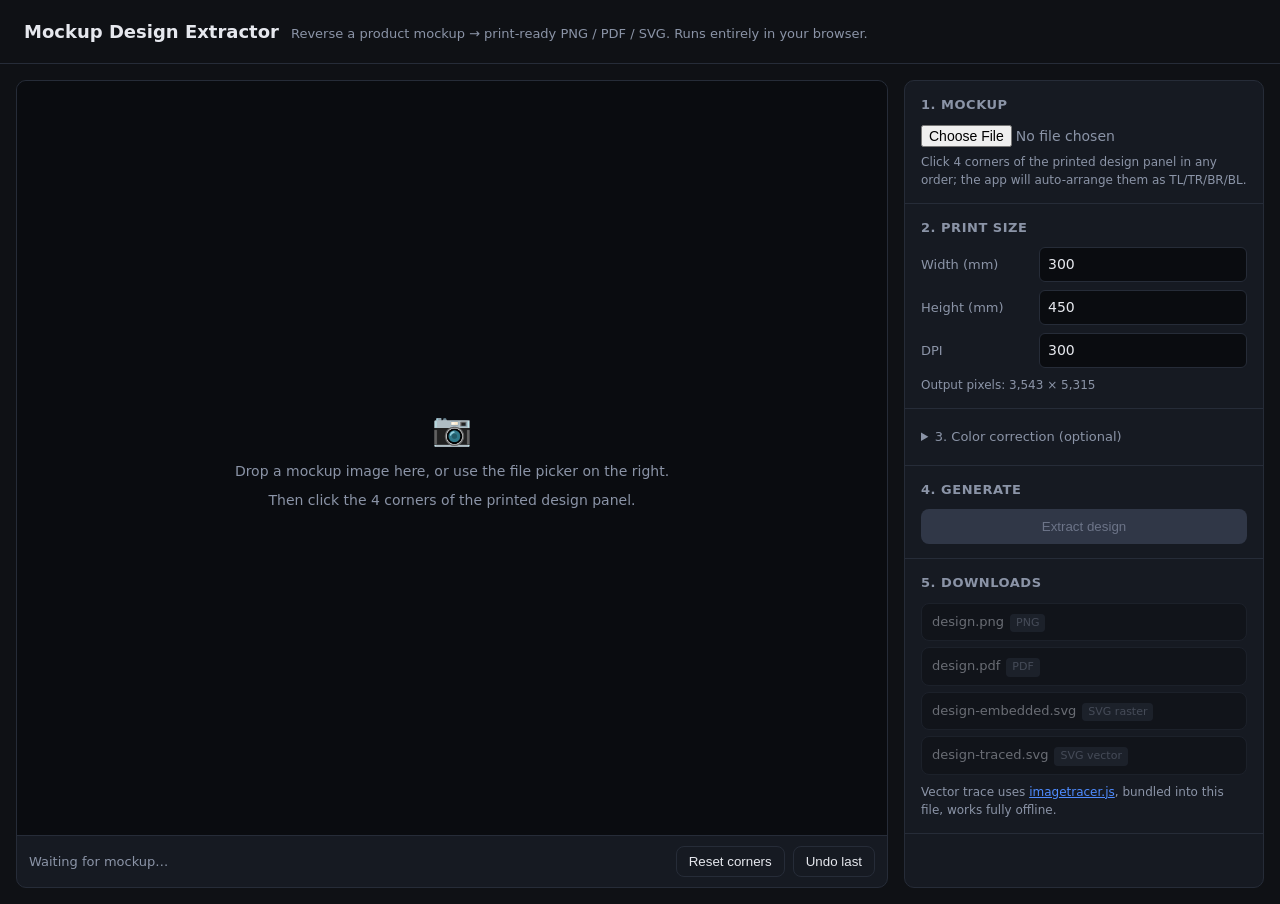
==== index.html @ 18ea2310 "Publish standalone mockup-extractor UI to GitHub Pages" ====
<!doctype html>
<html lang="en">
<head>
<meta charset="utf-8" />
<meta name="viewport" content="width=device-width,initial-scale=1" />
<title>Mockup Design Extractor</title>
<style>
  :root {
    --bg: #0f1115;
    --panel: #161a22;
    --border: #262c38;
    --text: #e6e8ee;
    --muted: #8b94a7;
    --accent: #ff3232;
    --primary: #4f8cff;
    --primary-hover: #6ba1ff;
    --ok: #4ade80;
  }
  * { box-sizing: border-box; }
  html, body { margin: 0; padding: 0; background: var(--bg); color: var(--text); font: 14px/1.5 -apple-system, BlinkMacSystemFont, "Segoe UI", system-ui, sans-serif; }
  header { padding: 18px 24px; border-bottom: 1px solid var(--border); display: flex; align-items: baseline; gap: 12px; }
  header h1 { font-size: 18px; font-weight: 600; margin: 0; }
  header .sub { color: var(--muted); font-size: 13px; }
  main { display: grid; grid-template-columns: minmax(0, 1fr) 360px; gap: 16px; padding: 16px; height: calc(100vh - 60px); }
  .canvas-pane, .side-pane { background: var(--panel); border: 1px solid var(--border); border-radius: 10px; overflow: hidden; display: flex; flex-direction: column; }
  .canvas-wrap { flex: 1; min-height: 0; position: relative; display: flex; align-items: center; justify-content: center; background: #0a0c10; }
  canvas { max-width: 100%; max-height: 100%; cursor: crosshair; display: block; }
  .empty-state { color: var(--muted); text-align: center; padding: 60px 20px; }
  .toolbar { display: flex; gap: 8px; padding: 10px 12px; border-top: 1px solid var(--border); align-items: center; flex-wrap: wrap; }
  .toolbar .status { color: var(--muted); font-size: 13px; flex: 1; min-width: 200px; }
  .side-pane { padding: 0; overflow-y: auto; }
  .side-section { padding: 14px 16px; border-bottom: 1px solid var(--border); }
  .side-section h3 { margin: 0 0 10px 0; font-size: 13px; font-weight: 600; text-transform: uppercase; letter-spacing: 0.04em; color: var(--muted); }
  .row { display: flex; gap: 8px; align-items: center; margin-bottom: 8px; }
  .row label { flex: 0 0 110px; color: var(--muted); font-size: 13px; }
  input[type="number"], input[type="text"] { background: #0a0c10; border: 1px solid var(--border); color: var(--text); padding: 6px 8px; border-radius: 6px; width: 100%; font: inherit; }
  input[type="range"] { width: 100%; }
  input[type="file"] { font: inherit; color: var(--muted); }
  button { background: var(--primary); color: white; border: 0; padding: 10px 14px; border-radius: 8px; font: 600 14px/1 inherit; cursor: pointer; }
  button:hover { background: var(--primary-hover); }
  button:disabled { background: #303747; color: #6c7488; cursor: not-allowed; }
  button.secondary { background: transparent; border: 1px solid var(--border); color: var(--text); padding: 7px 12px; }
  button.secondary:hover { background: var(--border); }
  .downloads { display: grid; gap: 6px; }
  .dl { display: flex; align-items: center; gap: 10px; padding: 8px 10px; background: #0a0c10; border: 1px solid var(--border); border-radius: 8px; text-decoration: none; color: var(--text); }
  .dl:hover { border-color: var(--primary); }
  .dl .name { flex: 1; font-size: 13px; }
  .dl .size { color: var(--muted); font-size: 12px; }
  .dl.disabled { opacity: 0.4; pointer-events: none; }
  .badge { display: inline-block; padding: 1px 6px; border-radius: 4px; font-size: 11px; background: var(--border); color: var(--muted); margin-left: 6px; }
  .badge.ok { background: rgba(74, 222, 128, 0.12); color: var(--ok); }
  .file-zone { padding: 24px; text-align: center; border: 2px dashed var(--border); border-radius: 10px; cursor: pointer; transition: border-color 0.15s; margin: 16px; }
  .file-zone:hover, .file-zone.drag { border-color: var(--primary); }
  .file-zone .hint { color: var(--muted); font-size: 13px; margin-top: 6px; }
  details { margin: 0; }
  summary { cursor: pointer; padding: 4px 0; color: var(--muted); font-size: 13px; }
  summary:hover { color: var(--text); }
  .progress { height: 4px; background: var(--border); border-radius: 2px; overflow: hidden; margin-top: 8px; display: none; }
  .progress.active { display: block; }
  .progress .bar { height: 100%; background: var(--primary); width: 0; transition: width 0.2s; }
  .preview-thumb { max-width: 100%; max-height: 220px; border: 1px solid var(--border); border-radius: 6px; display: block; margin-top: 8px; background: #0a0c10; }
  @media (max-width: 900px) {
    main { grid-template-columns: 1fr; height: auto; }
    .canvas-pane { min-height: 50vh; }
  }
</style>
</head>
<body>
<header>
  <h1>Mockup Design Extractor</h1>
  <span class="sub">Reverse a product mockup &rarr; print-ready PNG / PDF / SVG. Runs entirely in your browser.</span>
</header>

<main>
  <section class="canvas-pane">
    <div class="canvas-wrap" id="canvasWrap">
      <div class="empty-state" id="emptyState">
        <div style="font-size: 32px; margin-bottom: 8px;">&#x1F4F7;</div>
        <div>Drop a mockup image here, or use the file picker on the right.</div>
        <div class="hint" style="margin-top: 8px;">Then click the 4 corners of the printed design panel.</div>
      </div>
      <canvas id="canvas" style="display:none"></canvas>
    </div>
    <div class="toolbar">
      <span class="status" id="status">Waiting for mockup&hellip;</span>
      <button class="secondary" id="resetBtn" disabled>Reset corners</button>
      <button class="secondary" id="undoBtn" disabled>Undo last</button>
    </div>
  </section>

  <aside class="side-pane">
    <div class="side-section">
      <h3>1. Mockup</h3>
      <input type="file" id="fileInput" accept="image/*" />
      <div class="hint" style="color: var(--muted); font-size: 12px; margin-top: 6px;">Click 4 corners of the printed design panel in any order; the app will auto-arrange them as TL/TR/BR/BL.</div>
    </div>

    <div class="side-section">
      <h3>2. Print size</h3>
      <div class="row"><label>Width (mm)</label><input type="number" id="widthMm" value="300" min="1" step="1" /></div>
      <div class="row"><label>Height (mm)</label><input type="number" id="heightMm" value="450" min="1" step="1" /></div>
      <div class="row"><label>DPI</label><input type="number" id="dpi" value="300" min="72" max="600" step="1" /></div>
      <div class="hint" style="color: var(--muted); font-size: 12px;">Output pixels: <span id="outPx">3543 &times; 5315</span></div>
    </div>

    <div class="side-section">
      <details>
        <summary>3. Color correction (optional)</summary>
        <div class="row" style="margin-top:8px"><label>Brightness</label><input type="range" id="brightness" min="-100" max="100" value="0" /></div>
        <div class="row"><label>Contrast</label><input type="range" id="contrast" min="50" max="200" value="100" /></div>
        <div class="row"><label>Gamma</label><input type="range" id="gamma" min="30" max="300" value="100" /></div>
      </details>
    </div>

    <div class="side-section">
      <h3>4. Generate</h3>
      <button id="generateBtn" disabled style="width:100%">Extract design</button>
      <div class="progress" id="progress"><div class="bar" id="progressBar"></div></div>
      <img class="preview-thumb" id="previewImg" style="display:none" />
    </div>

    <div class="side-section">
      <h3>5. Downloads</h3>
      <div class="downloads">
        <a class="dl disabled" id="dlPng" download="design.png">
          <span class="name">design.png<span class="badge" id="pngBadge">PNG</span></span>
          <span class="size" id="pngSize"></span>
        </a>
        <a class="dl disabled" id="dlPdf" download="design.pdf">
          <span class="name">design.pdf<span class="badge" id="pdfBadge">PDF</span></span>
          <span class="size" id="pdfSize"></span>
        </a>
        <a class="dl disabled" id="dlSvgEmbed" download="design-embedded.svg">
          <span class="name">design-embedded.svg<span class="badge">SVG raster</span></span>
          <span class="size" id="svgEmbedSize"></span>
        </a>
        <a class="dl disabled" id="dlSvgTrace" download="design-traced.svg">
          <span class="name">design-traced.svg<span class="badge" id="traceBadge">SVG vector</span></span>
          <span class="size" id="svgTraceSize"></span>
        </a>
      </div>
      <div class="hint" style="color: var(--muted); font-size: 12px; margin-top: 8px;">
        Vector trace uses <a style="color: var(--primary)" href="https://github.com/jankovicsandras/imagetracerjs" target="_blank" rel="noopener">imagetracer.js</a>, bundled into this file, works fully offline.
      </div>
    </div>
  </aside>
</main>

<!-- Vendored libs (local, no network needed) -->
<script>/* imagetracer v1.2.6 inlined */
/*
	imagetracer.js version 1.2.6
	Simple raster image tracer and vectorizer written in JavaScript.
	andras@jankovics.net
*/

/*

The Unlicense / PUBLIC DOMAIN

This is free and unencumbered software released into the public domain.

Anyone is free to copy, modify, publish, use, compile, sell, or
distribute this software, either in source code form or as a compiled
binary, for any purpose, commercial or non-commercial, and by any
means.

In jurisdictions that recognize copyright laws, the author or authors
of this software dedicate any and all copyright interest in the
software to the public domain. We make this dedication for the benefit
of the public at large and to the detriment of our heirs and
successors. We intend this dedication to be an overt act of
relinquishment in perpetuity of all present and future rights to this
software under copyright law.

THE SOFTWARE IS PROVIDED "AS IS", WITHOUT WARRANTY OF ANY KIND,
EXPRESS OR IMPLIED, INCLUDING BUT NOT LIMITED TO THE WARRANTIES OF
MERCHANTABILITY, FITNESS FOR A PARTICULAR PURPOSE AND NONINFRINGEMENT.
IN NO EVENT SHALL THE AUTHORS BE LIABLE FOR ANY CLAIM, DAMAGES OR
OTHER LIABILITY, WHETHER IN AN ACTION OF CONTRACT, TORT OR OTHERWISE,
ARISING FROM, OUT OF OR IN CONNECTION WITH THE SOFTWARE OR THE USE OR
OTHER DEALINGS IN THE SOFTWARE.

For more information, please refer to http://unlicense.org/

*/

(function(){ 'use strict';

function ImageTracer(){
	var _this = this;

	this.versionnumber = '1.2.6',
	
	////////////////////////////////////////////////////////////
	//
	//  API
	//
	////////////////////////////////////////////////////////////
	
	// Loading an image from a URL, tracing when loaded,
	// then executing callback with the scaled svg string as argument
	this.imageToSVG = function( url, callback, options ){
		options = _this.checkoptions(options);
		// loading image, tracing and callback
		_this.loadImage(
			url,
			function(canvas){
				callback(
					_this.imagedataToSVG( _this.getImgdata(canvas), options )
				);
			},
			options
		);
	},// End of imageToSVG()
	
	// Tracing imagedata, then returning the scaled svg string
	this.imagedataToSVG = function( imgd, options ){
		options = _this.checkoptions(options);
		// tracing imagedata
		var td = _this.imagedataToTracedata( imgd, options );
		// returning SVG string
		return _this.getsvgstring(td, options);
	},// End of imagedataToSVG()
	
	// Loading an image from a URL, tracing when loaded,
	// then executing callback with tracedata as argument
	this.imageToTracedata = function( url, callback, options ){
		options = _this.checkoptions(options);
		// loading image, tracing and callback
		_this.loadImage(
				url,
				function(canvas){
					callback(
						_this.imagedataToTracedata( _this.getImgdata(canvas), options )
					);
				},
				options
		);
	},// End of imageToTracedata()
	
	// Tracing imagedata, then returning tracedata (layers with paths, palette, image size)
	this.imagedataToTracedata = function( imgd, options ){
		options = _this.checkoptions(options);
		
		// 1. Color quantization
		var ii = _this.colorquantization( imgd, options );
		
		if(options.layering === 0){// Sequential layering
			
			// create tracedata object
			var tracedata = {
				layers : [],
				palette : ii.palette,
				width : ii.array[0].length-2,
				height : ii.array.length-2
			};
			
			// Loop to trace each color layer
			for(var colornum=0; colornum<ii.palette.length; colornum++){
				
				// layeringstep -> pathscan -> internodes -> batchtracepaths
				var tracedlayer =
					_this.batchtracepaths(
							
						_this.internodes(
								
							_this.pathscan(
								_this.layeringstep( ii, colornum ),
								options.pathomit
							),
							
							options
							
						),
						
						options.ltres,
						options.qtres
						
					);
				
				// adding traced layer
				tracedata.layers.push(tracedlayer);
				
			}// End of color loop
			
		}else{// Parallel layering
			// 2. Layer separation and edge detection
			var ls = _this.layering( ii );
			
			// Optional edge node visualization
			if(options.layercontainerid){ _this.drawLayers( ls, _this.specpalette, options.scale, options.layercontainerid ); }
			
			// 3. Batch pathscan
			var bps = _this.batchpathscan( ls, options.pathomit );
			
			// 4. Batch interpollation
			var bis = _this.batchinternodes( bps, options );
			
			// 5. Batch tracing and creating tracedata object
			var tracedata = {
				layers : _this.batchtracelayers( bis, options.ltres, options.qtres ),
				palette : ii.palette,
				width : imgd.width,
				height : imgd.height
			};
			
		}// End of parallel layering
		
		// return tracedata
		return tracedata;
		
	},// End of imagedataToTracedata()
	
	this.optionpresets = {
		'default': {
			
			// Tracing
			corsenabled : false,
			ltres : 1,
			qtres : 1,
			pathomit : 8,
			rightangleenhance : true,
			
			// Color quantization
			colorsampling : 2,
			numberofcolors : 16,
			mincolorratio : 0,
			colorquantcycles : 3,
			
			// Layering method
			layering : 0,
			
			// SVG rendering
			strokewidth : 1,
			linefilter : false,
			scale : 1,
			roundcoords : 1,
			viewbox : false,
			desc : false,
			lcpr : 0,
			qcpr : 0,
			
			// Blur
			blurradius : 0,
			blurdelta : 20
			
		},
		'posterized1': { colorsampling:0, numberofcolors:2 },
		'posterized2': { numberofcolors:4, blurradius:5 },
		'curvy': { ltres:0.01, linefilter:true, rightangleenhance:false },
		'sharp': { qtres:0.01, linefilter:false },
		'detailed': { pathomit:0, roundcoords:2, ltres:0.5, qtres:0.5, numberofcolors:64 },
		'smoothed': { blurradius:5, blurdelta: 64 },
		'grayscale': { colorsampling:0, colorquantcycles:1, numberofcolors:7 },
		'fixedpalette': { colorsampling:0, colorquantcycles:1, numberofcolors:27 },
		'randomsampling1': { colorsampling:1, numberofcolors:8 },
		'randomsampling2': { colorsampling:1, numberofcolors:64 },
		'artistic1': { colorsampling:0, colorquantcycles:1, pathomit:0, blurradius:5, blurdelta: 64, ltres:0.01, linefilter:true, numberofcolors:16, strokewidth:2 },
		'artistic2': { qtres:0.01, colorsampling:0, colorquantcycles:1, numberofcolors:4, strokewidth:0 },
		'artistic3': { qtres:10, ltres:10, numberofcolors:8 },
		'artistic4': { qtres:10, ltres:10, numberofcolors:64, blurradius:5, blurdelta: 256, strokewidth:2 },
		'posterized3': { ltres: 1, qtres: 1, pathomit: 20, rightangleenhance: true, colorsampling: 0, numberofcolors: 3,
			mincolorratio: 0, colorquantcycles: 3, blurradius: 3, blurdelta: 20, strokewidth: 0, linefilter: false,
			roundcoords: 1, pal: [ { r: 0, g: 0, b: 100, a: 255 }, { r: 255, g: 255, b: 255, a: 255 } ] }
	},// End of optionpresets
	
	// creating options object, setting defaults for missing values
	this.checkoptions = function(options){
		options = options || {};
		// Option preset
		if(typeof options === 'string'){
			options = options.toLowerCase();
			if( _this.optionpresets[options] ){ options = _this.optionpresets[options]; }else{ options = {}; }
		}
		// Defaults
		var ok = Object.keys(_this.optionpresets['default']);
		for(var k=0; k<ok.length; k++){
			if(!options.hasOwnProperty(ok[k])){ options[ok[k]] = _this.optionpresets['default'][ok[k]]; }
		}
		// options.pal is not defined here, the custom palette should be added externally: options.pal = [ { 'r':0, 'g':0, 'b':0, 'a':255 }, {...}, ... ];
		// options.layercontainerid is not defined here, can be added externally: options.layercontainerid = 'mydiv'; ... <div id="mydiv"></div>
		return options;
	},// End of checkoptions()
	
	////////////////////////////////////////////////////////////
	//
	//  Vectorizing functions
	//
	////////////////////////////////////////////////////////////
	
	// 1. Color quantization
	// Using a form of k-means clustering repeatead options.colorquantcycles times. http://en.wikipedia.org/wiki/Color_quantization
	this.colorquantization = function( imgd, options ){
		var arr = [], idx=0, cd,cdl,ci, paletteacc = [], pixelnum = imgd.width * imgd.height, i, j, k, cnt, palette;
		
		// imgd.data must be RGBA, not just RGB
		if( imgd.data.length < pixelnum * 4 ){
			var newimgddata = new Uint8ClampedArray(pixelnum * 4);
			for(var pxcnt = 0; pxcnt < pixelnum ; pxcnt++){
				newimgddata[pxcnt*4  ] = imgd.data[pxcnt*3  ];
				newimgddata[pxcnt*4+1] = imgd.data[pxcnt*3+1];
				newimgddata[pxcnt*4+2] = imgd.data[pxcnt*3+2];
				newimgddata[pxcnt*4+3] = 255;
			}
			imgd.data = newimgddata;
		}// End of RGBA imgd.data check
		
		// Filling arr (color index array) with -1
		for( j=0; j<imgd.height+2; j++ ){ arr[j]=[]; for(i=0; i<imgd.width+2 ; i++){ arr[j][i] = -1; } }
		
		// Use custom palette if pal is defined or sample / generate custom length palette
		if(options.pal){
			palette = options.pal;
		}else if(options.colorsampling === 0){
			palette = _this.generatepalette(options.numberofcolors);
		}else if(options.colorsampling === 1){
			palette = _this.samplepalette( options.numberofcolors, imgd );
		}else{
			palette = _this.samplepalette2( options.numberofcolors, imgd );
		}
		
		// Selective Gaussian blur preprocessing
		if( options.blurradius > 0 ){ imgd = _this.blur( imgd, options.blurradius, options.blurdelta ); }
		
		// Repeat clustering step options.colorquantcycles times
		for( cnt=0; cnt < options.colorquantcycles; cnt++ ){
			
			// Average colors from the second iteration
			if(cnt>0){
				// averaging paletteacc for palette
				for( k=0; k < palette.length; k++ ){
					
					// averaging
					if( paletteacc[k].n > 0 ){
						palette[k] = {  r: Math.floor( paletteacc[k].r / paletteacc[k].n ),
										g: Math.floor( paletteacc[k].g / paletteacc[k].n ),
										b: Math.floor( paletteacc[k].b / paletteacc[k].n ),
										a:  Math.floor( paletteacc[k].a / paletteacc[k].n ) };
					}
					
					// Randomizing a color, if there are too few pixels and there will be a new cycle
					if( ( paletteacc[k].n/pixelnum < options.mincolorratio ) && ( cnt < options.colorquantcycles-1 ) ){
						palette[k] = {  r: Math.floor(Math.random()*255),
										g: Math.floor(Math.random()*255),
										b: Math.floor(Math.random()*255),
										a: Math.floor(Math.random()*255) };
					}
					
				}// End of palette loop
			}// End of Average colors from the second iteration
			
			// Reseting palette accumulator for averaging
			for( i=0; i < palette.length; i++ ){ paletteacc[i] = { r:0, g:0, b:0, a:0, n:0 }; }
			
			// loop through all pixels
			for( j=0; j < imgd.height; j++ ){
				for( i=0; i < imgd.width; i++ ){
					
					// pixel index
					idx = (j*imgd.width+i)*4;
					
					// find closest color from palette by measuring (rectilinear) color distance between this pixel and all palette colors
					ci=0; cdl = 1024; // 4 * 256 is the maximum RGBA distance
					for( k=0; k<palette.length; k++ ){
						
						// In my experience, https://en.wikipedia.org/wiki/Rectilinear_distance works better than https://en.wikipedia.org/wiki/Euclidean_distance
						cd = Math.abs(palette[k].r-imgd.data[idx]) + Math.abs(palette[k].g-imgd.data[idx+1]) + Math.abs(palette[k].b-imgd.data[idx+2]) + Math.abs(palette[k].a-imgd.data[idx+3]);
						
						// Remember this color if this is the closest yet
						if(cd<cdl){ cdl = cd; ci = k; }
						
					}// End of palette loop
					
					// add to palettacc
					paletteacc[ci].r += imgd.data[idx  ];
					paletteacc[ci].g += imgd.data[idx+1];
					paletteacc[ci].b += imgd.data[idx+2];
					paletteacc[ci].a += imgd.data[idx+3];
					paletteacc[ci].n++;
					
					// update the indexed color array
					arr[j+1][i+1] = ci;
					
				}// End of i loop
			}// End of j loop
			
		}// End of Repeat clustering step options.colorquantcycles times
		
		return { array:arr, palette:palette };
		
	},// End of colorquantization()
	
	// Sampling a palette from imagedata
	this.samplepalette = function( numberofcolors, imgd ){
		var idx, palette=[];
		for(var i=0; i<numberofcolors; i++){
			idx = Math.floor( Math.random() * imgd.data.length / 4 ) * 4;
			palette.push({ r:imgd.data[idx  ], g:imgd.data[idx+1], b:imgd.data[idx+2], a:imgd.data[idx+3] });
		}
		return palette;
	},// End of samplepalette()
	
	// Deterministic sampling a palette from imagedata: rectangular grid
	this.samplepalette2 = function( numberofcolors, imgd ){
		var idx, palette=[], ni = Math.ceil(Math.sqrt(numberofcolors)), nj = Math.ceil(numberofcolors/ni),
			vx = imgd.width / (ni+1), vy = imgd.height / (nj+1);
		for(var j=0; j<nj; j++){
			for(var i=0; i<ni; i++){
				if(palette.length === numberofcolors){
					break;
				}else{
					idx = Math.floor( ((j+1)*vy) * imgd.width + ((i+1)*vx) ) * 4;
					palette.push( { r:imgd.data[idx], g:imgd.data[idx+1], b:imgd.data[idx+2], a:imgd.data[idx+3] } );
				}
			}
		}
		return palette;
	},// End of samplepalette2()
	
	// Generating a palette with numberofcolors
	this.generatepalette = function(numberofcolors){
		var palette = [], rcnt, gcnt, bcnt;
		if(numberofcolors<8){
			
			// Grayscale
			var graystep = Math.floor(255/(numberofcolors-1));
			for(var i=0; i<numberofcolors; i++){ palette.push({ r:i*graystep, g:i*graystep, b:i*graystep, a:255 }); }
			
		}else{
			
			// RGB color cube
			var colorqnum = Math.floor(Math.pow(numberofcolors, 1/3)), // Number of points on each edge on the RGB color cube
				colorstep = Math.floor(255/(colorqnum-1)), // distance between points
				rndnum = numberofcolors - colorqnum*colorqnum*colorqnum; // number of random colors
			
			for(rcnt=0; rcnt<colorqnum; rcnt++){
				for(gcnt=0; gcnt<colorqnum; gcnt++){
					for(bcnt=0; bcnt<colorqnum; bcnt++){
						palette.push( { r:rcnt*colorstep, g:gcnt*colorstep, b:bcnt*colorstep, a:255 } );
					}// End of blue loop
				}// End of green loop
			}// End of red loop
			
			// Rest is random
			for(rcnt=0; rcnt<rndnum; rcnt++){ palette.push({ r:Math.floor(Math.random()*255), g:Math.floor(Math.random()*255), b:Math.floor(Math.random()*255), a:Math.floor(Math.random()*255) }); }

		}// End of numberofcolors check
		
		return palette;
	},// End of generatepalette()
		
	// 2. Layer separation and edge detection
	// Edge node types ( ▓: this layer or 1; ░: not this layer or 0 )
	// 12  ░░  ▓░  ░▓  ▓▓  ░░  ▓░  ░▓  ▓▓  ░░  ▓░  ░▓  ▓▓  ░░  ▓░  ░▓  ▓▓
	// 48  ░░  ░░  ░░  ░░  ░▓  ░▓  ░▓  ░▓  ▓░  ▓░  ▓░  ▓░  ▓▓  ▓▓  ▓▓  ▓▓
	//     0   1   2   3   4   5   6   7   8   9   10  11  12  13  14  15
	this.layering = function(ii){
		// Creating layers for each indexed color in arr
		var layers = [], val=0, ah = ii.array.length, aw = ii.array[0].length, n1,n2,n3,n4,n5,n6,n7,n8, i, j, k;
		
		// Create layers
		for(k=0; k<ii.palette.length; k++){
			layers[k] = [];
			for(j=0; j<ah; j++){
				layers[k][j] = [];
				for(i=0; i<aw; i++){
					layers[k][j][i]=0;
				}
			}
		}
		
		// Looping through all pixels and calculating edge node type
		for(j=1; j<ah-1; j++){
			for(i=1; i<aw-1; i++){
				
				// This pixel's indexed color
				val = ii.array[j][i];
				
				// Are neighbor pixel colors the same?
				n1 = ii.array[j-1][i-1]===val ? 1 : 0;
				n2 = ii.array[j-1][i  ]===val ? 1 : 0;
				n3 = ii.array[j-1][i+1]===val ? 1 : 0;
				n4 = ii.array[j  ][i-1]===val ? 1 : 0;
				n5 = ii.array[j  ][i+1]===val ? 1 : 0;
				n6 = ii.array[j+1][i-1]===val ? 1 : 0;
				n7 = ii.array[j+1][i  ]===val ? 1 : 0;
				n8 = ii.array[j+1][i+1]===val ? 1 : 0;
				
				// this pixel's type and looking back on previous pixels
				layers[val][j+1][i+1] = 1 + n5 * 2 + n8 * 4 + n7 * 8 ;
				if(!n4){ layers[val][j+1][i  ] = 0 + 2 + n7 * 4 + n6 * 8 ; }
				if(!n2){ layers[val][j  ][i+1] = 0 + n3*2 + n5 * 4 + 8 ; }
				if(!n1){ layers[val][j  ][i  ] = 0 + n2*2 + 4 + n4 * 8 ; }
				
			}// End of i loop
		}// End of j loop
		
		return layers;
	},// End of layering()
	
	// 2. Layer separation and edge detection
	// Edge node types ( ▓: this layer or 1; ░: not this layer or 0 )
	// 12  ░░  ▓░  ░▓  ▓▓  ░░  ▓░  ░▓  ▓▓  ░░  ▓░  ░▓  ▓▓  ░░  ▓░  ░▓  ▓▓
	// 48  ░░  ░░  ░░  ░░  ░▓  ░▓  ░▓  ░▓  ▓░  ▓░  ▓░  ▓░  ▓▓  ▓▓  ▓▓  ▓▓
	//     0   1   2   3   4   5   6   7   8   9   10  11  12  13  14  15
	this.layeringstep = function(ii,cnum){
		// Creating layers for each indexed color in arr
		var layer = [], val=0, ah = ii.array.length, aw = ii.array[0].length, n1,n2,n3,n4,n5,n6,n7,n8, i, j, k;
		
		// Create layer
		for(j=0; j<ah; j++){
			layer[j] = [];
			for(i=0; i<aw; i++){
				layer[j][i]=0;
			}
		}
		
		// Looping through all pixels and calculating edge node type
		for(j=1; j<ah; j++){
			for(i=1; i<aw; i++){
				layer[j][i] =
					( ii.array[j-1][i-1]===cnum ? 1 : 0 ) +
					( ii.array[j-1][i]===cnum ? 2 : 0 ) +
					( ii.array[j][i-1]===cnum ? 8 : 0 ) +
					( ii.array[j][i]===cnum ? 4 : 0 )
				;
			}// End of i loop
		}// End of j loop
			
		return layer;
	},// End of layeringstep()
	
	// Point in polygon test
	this.pointinpoly = function( p, pa ){
		var isin=false;

		for(var i=0,j=pa.length-1; i<pa.length; j=i++){
			isin =
				( ((pa[i].y > p.y) !== (pa[j].y > p.y)) && (p.x < (pa[j].x - pa[i].x) * (p.y - pa[i].y) / (pa[j].y - pa[i].y) + pa[i].x) )
				? !isin : isin;
		}

		return isin;
	},
	
	// Lookup tables for pathscan
	// pathscan_combined_lookup[ arr[py][px] ][ dir ] = [nextarrpypx, nextdir, deltapx, deltapy];
	this.pathscan_combined_lookup = [
		[[-1,-1,-1,-1], [-1,-1,-1,-1], [-1,-1,-1,-1], [-1,-1,-1,-1]],// arr[py][px]===0 is invalid
		[[ 0, 1, 0,-1], [-1,-1,-1,-1], [-1,-1,-1,-1], [ 0, 2,-1, 0]],
		[[-1,-1,-1,-1], [-1,-1,-1,-1], [ 0, 1, 0,-1], [ 0, 0, 1, 0]],
		[[ 0, 0, 1, 0], [-1,-1,-1,-1], [ 0, 2,-1, 0], [-1,-1,-1,-1]],
		
		[[-1,-1,-1,-1], [ 0, 0, 1, 0], [ 0, 3, 0, 1], [-1,-1,-1,-1]],
		[[13, 3, 0, 1], [13, 2,-1, 0], [ 7, 1, 0,-1], [ 7, 0, 1, 0]],
		[[-1,-1,-1,-1], [ 0, 1, 0,-1], [-1,-1,-1,-1], [ 0, 3, 0, 1]],
		[[ 0, 3, 0, 1], [ 0, 2,-1, 0], [-1,-1,-1,-1], [-1,-1,-1,-1]],
		
		[[ 0, 3, 0, 1], [ 0, 2,-1, 0], [-1,-1,-1,-1], [-1,-1,-1,-1]],
		[[-1,-1,-1,-1], [ 0, 1, 0,-1], [-1,-1,-1,-1], [ 0, 3, 0, 1]],
		[[11, 1, 0,-1], [14, 0, 1, 0], [14, 3, 0, 1], [11, 2,-1, 0]],
		[[-1,-1,-1,-1], [ 0, 0, 1, 0], [ 0, 3, 0, 1], [-1,-1,-1,-1]],
		
		[[ 0, 0, 1, 0], [-1,-1,-1,-1], [ 0, 2,-1, 0], [-1,-1,-1,-1]],
		[[-1,-1,-1,-1], [-1,-1,-1,-1], [ 0, 1, 0,-1], [ 0, 0, 1, 0]],
		[[ 0, 1, 0,-1], [-1,-1,-1,-1], [-1,-1,-1,-1], [ 0, 2,-1, 0]],
		[[-1,-1,-1,-1], [-1,-1,-1,-1], [-1,-1,-1,-1], [-1,-1,-1,-1]]// arr[py][px]===15 is invalid
	],

	// 3. Walking through an edge node array, discarding edge node types 0 and 15 and creating paths from the rest.
	// Walk directions (dir): 0 > ; 1 ^ ; 2 < ; 3 v 
	this.pathscan = function( arr, pathomit ){
		var paths=[], pacnt=0, pcnt=0, px=0, py=0, w = arr[0].length, h = arr.length,
			dir=0, pathfinished=true, holepath=false, lookuprow;
		
		for(var j=0; j<h; j++){
			for(var i=0; i<w; i++){
				if( (arr[j][i] == 4) || ( arr[j][i] == 11) ){ // Other values are not valid
					
					// Init
					px = i; py = j;
					paths[pacnt] = {};
					paths[pacnt].points = [];
					paths[pacnt].boundingbox = [px,py,px,py];
					paths[pacnt].holechildren = [];
					pathfinished = false;
					pcnt=0;
					holepath = (arr[j][i]==11);
					dir = 1;

					// Path points loop
					while(!pathfinished){
						
						// New path point
						paths[pacnt].points[pcnt] = {};
						paths[pacnt].points[pcnt].x = px-1;
						paths[pacnt].points[pcnt].y = py-1;
						paths[pacnt].points[pcnt].t = arr[py][px];
						
						// Bounding box
						if( (px-1) < paths[pacnt].boundingbox[0] ){ paths[pacnt].boundingbox[0] = px-1; }
						if( (px-1) > paths[pacnt].boundingbox[2] ){ paths[pacnt].boundingbox[2] = px-1; }
						if( (py-1) < paths[pacnt].boundingbox[1] ){ paths[pacnt].boundingbox[1] = py-1; }
						if( (py-1) > paths[pacnt].boundingbox[3] ){ paths[pacnt].boundingbox[3] = py-1; }
						
						// Next: look up the replacement, direction and coordinate changes = clear this cell, turn if required, walk forward
						lookuprow = _this.pathscan_combined_lookup[ arr[py][px] ][ dir ];
						arr[py][px] = lookuprow[0]; dir = lookuprow[1]; px += lookuprow[2]; py += lookuprow[3];

						// Close path
						if( (px-1 === paths[pacnt].points[0].x ) && ( py-1 === paths[pacnt].points[0].y ) ){
							pathfinished = true;
							
							// Discarding paths shorter than pathomit
							if( paths[pacnt].points.length < pathomit ){
								paths.pop();
							}else{
							
								paths[pacnt].isholepath = holepath ? true : false;
								
								// Finding the parent shape for this hole
								if(holepath){
									
									var parentidx = 0, parentbbox = [-1,-1,w+1,h+1];
									for(var parentcnt=0; parentcnt < pacnt; parentcnt++){
										if( (!paths[parentcnt].isholepath) &&
											_this.boundingboxincludes( paths[parentcnt].boundingbox , paths[pacnt].boundingbox ) &&
											_this.boundingboxincludes( parentbbox , paths[parentcnt].boundingbox ) &&
											_this.pointinpoly( paths[pacnt].points[0], paths[parentcnt].points )
										){
											parentidx = parentcnt;
											parentbbox = paths[parentcnt].boundingbox;
										}
									}
									
									paths[parentidx].holechildren.push( pacnt );
									
								}// End of holepath parent finding
								
								pacnt++;
							
							}
							
						}// End of Close path
						
						pcnt++;
						
					}// End of Path points loop
					
				}// End of Follow path
				
			}// End of i loop
		}// End of j loop
		
		return paths;
	},// End of pathscan()
	
	this.boundingboxincludes = function( parentbbox, childbbox ){
		return ( ( parentbbox[0] < childbbox[0] ) && ( parentbbox[1] < childbbox[1] ) && ( parentbbox[2] > childbbox[2] ) && ( parentbbox[3] > childbbox[3] ) );
	},// End of boundingboxincludes()
	
	// 3. Batch pathscan
	this.batchpathscan = function( layers, pathomit ){
		var bpaths = [];
		for(var k in layers){
			if(!layers.hasOwnProperty(k)){ continue; }
			bpaths[k] = _this.pathscan( layers[k], pathomit );
		}
		return bpaths;
	},
	
	// 4. interpollating between path points for nodes with 8 directions ( East, SouthEast, S, SW, W, NW, N, NE )
	this.internodes = function( paths, options ){
		var ins = [], palen=0, nextidx=0, nextidx2=0, previdx=0, previdx2=0, pacnt, pcnt;
		
		// paths loop
		for(pacnt=0; pacnt<paths.length; pacnt++){
			
			ins[pacnt] = {};
			ins[pacnt].points = [];
			ins[pacnt].boundingbox = paths[pacnt].boundingbox;
			ins[pacnt].holechildren = paths[pacnt].holechildren;
			ins[pacnt].isholepath = paths[pacnt].isholepath;
			palen = paths[pacnt].points.length;
			
			// pathpoints loop
			for(pcnt=0; pcnt<palen; pcnt++){
			
				// next and previous point indexes
				nextidx = (pcnt+1)%palen; nextidx2 = (pcnt+2)%palen; previdx = (pcnt-1+palen)%palen; previdx2 = (pcnt-2+palen)%palen;
				
				// right angle enhance
				if( options.rightangleenhance && _this.testrightangle( paths[pacnt], previdx2, previdx, pcnt, nextidx, nextidx2 ) ){
					
					// Fix previous direction
					if(ins[pacnt].points.length > 0){
						ins[pacnt].points[ ins[pacnt].points.length-1 ].linesegment = _this.getdirection(
								ins[pacnt].points[ ins[pacnt].points.length-1 ].x,
								ins[pacnt].points[ ins[pacnt].points.length-1 ].y,
								paths[pacnt].points[pcnt].x,
								paths[pacnt].points[pcnt].y
							);
					}
					
					// This corner point
					ins[pacnt].points.push({
						x : paths[pacnt].points[pcnt].x,
						y : paths[pacnt].points[pcnt].y,
						linesegment : _this.getdirection(
								paths[pacnt].points[pcnt].x,
								paths[pacnt].points[pcnt].y,
								(( paths[pacnt].points[pcnt].x + paths[pacnt].points[nextidx].x ) /2),
								(( paths[pacnt].points[pcnt].y + paths[pacnt].points[nextidx].y ) /2)
							)
					});
					
				}// End of right angle enhance
				
				// interpolate between two path points
				ins[pacnt].points.push({
					x : (( paths[pacnt].points[pcnt].x + paths[pacnt].points[nextidx].x ) /2),
					y : (( paths[pacnt].points[pcnt].y + paths[pacnt].points[nextidx].y ) /2),
					linesegment : _this.getdirection(
							(( paths[pacnt].points[pcnt].x + paths[pacnt].points[nextidx].x ) /2),
							(( paths[pacnt].points[pcnt].y + paths[pacnt].points[nextidx].y ) /2),
							(( paths[pacnt].points[nextidx].x + paths[pacnt].points[nextidx2].x ) /2),
							(( paths[pacnt].points[nextidx].y + paths[pacnt].points[nextidx2].y ) /2)
						)
				});
				
			}// End of pathpoints loop
						
		}// End of paths loop
		
		return ins;
	},// End of internodes()
	
	this.testrightangle = function( path, idx1, idx2, idx3, idx4, idx5 ){
		return ( (( path.points[idx3].x === path.points[idx1].x) &&
				  ( path.points[idx3].x === path.points[idx2].x) &&
				  ( path.points[idx3].y === path.points[idx4].y) &&
				  ( path.points[idx3].y === path.points[idx5].y)
				 ) ||
				 (( path.points[idx3].y === path.points[idx1].y) &&
				  ( path.points[idx3].y === path.points[idx2].y) &&
				  ( path.points[idx3].x === path.points[idx4].x) &&
				  ( path.points[idx3].x === path.points[idx5].x)
				 )
		);
	},// End of testrightangle()
	
	this.getdirection = function( x1, y1, x2, y2 ){
		var val = 8;
		if(x1 < x2){
			if     (y1 < y2){ val = 1; }// SouthEast
			else if(y1 > y2){ val = 7; }// NE
			else            { val = 0; }// E
		}else if(x1 > x2){
			if     (y1 < y2){ val = 3; }// SW
			else if(y1 > y2){ val = 5; }// NW
			else            { val = 4; }// W
		}else{
			if     (y1 < y2){ val = 2; }// S
			else if(y1 > y2){ val = 6; }// N
			else            { val = 8; }// center, this should not happen
		}
		return val;
	},// End of getdirection()
	
	// 4. Batch interpollation
	this.batchinternodes = function( bpaths, options ){
		var binternodes = [];
		for (var k in bpaths) {
			if(!bpaths.hasOwnProperty(k)){ continue; }
			binternodes[k] = _this.internodes(bpaths[k], options);
		}
		return binternodes;
	},
	
	// 5. tracepath() : recursively trying to fit straight and quadratic spline segments on the 8 direction internode path
	
	// 5.1. Find sequences of points with only 2 segment types
	// 5.2. Fit a straight line on the sequence
	// 5.3. If the straight line fails (distance error > ltres), find the point with the biggest error
	// 5.4. Fit a quadratic spline through errorpoint (project this to get controlpoint), then measure errors on every point in the sequence
	// 5.5. If the spline fails (distance error > qtres), find the point with the biggest error, set splitpoint = fitting point
	// 5.6. Split sequence and recursively apply 5.2. - 5.6. to startpoint-splitpoint and splitpoint-endpoint sequences
	
	this.tracepath = function( path, ltres, qtres ){
		var pcnt=0, segtype1, segtype2, seqend, smp = {};
		smp.segments = [];
		smp.boundingbox = path.boundingbox;
		smp.holechildren = path.holechildren;
		smp.isholepath = path.isholepath;
		
		while(pcnt < path.points.length){
			// 5.1. Find sequences of points with only 2 segment types
			segtype1 = path.points[pcnt].linesegment; segtype2 = -1; seqend=pcnt+1;
			while(
				((path.points[seqend].linesegment === segtype1) || (path.points[seqend].linesegment === segtype2) || (segtype2 === -1))
				&& (seqend < path.points.length-1) ){
				
				if((path.points[seqend].linesegment!==segtype1) && (segtype2===-1)){ segtype2 = path.points[seqend].linesegment; }
				seqend++;
				
			}
			if(seqend === path.points.length-1){ seqend = 0; }

			// 5.2. - 5.6. Split sequence and recursively apply 5.2. - 5.6. to startpoint-splitpoint and splitpoint-endpoint sequences
			smp.segments = smp.segments.concat( _this.fitseq(path, ltres, qtres, pcnt, seqend) );
			
			// forward pcnt;
			if(seqend>0){ pcnt = seqend; }else{ pcnt = path.points.length; }
			
		}// End of pcnt loop
		
		return smp;
	},// End of tracepath()
		
	// 5.2. - 5.6. recursively fitting a straight or quadratic line segment on this sequence of path nodes,
	// called from tracepath()
	this.fitseq = function( path, ltres, qtres, seqstart, seqend ){
		// return if invalid seqend
		if( (seqend>path.points.length) || (seqend<0) ){ return []; }
		// variables
		var errorpoint=seqstart, errorval=0, curvepass=true, px, py, dist2;
		var tl = (seqend-seqstart); if(tl<0){ tl += path.points.length; }
		var vx = (path.points[seqend].x-path.points[seqstart].x) / tl,
			vy = (path.points[seqend].y-path.points[seqstart].y) / tl;
		
		// 5.2. Fit a straight line on the sequence
		var pcnt = (seqstart+1) % path.points.length, pl;
		while(pcnt != seqend){
			pl = pcnt-seqstart; if(pl<0){ pl += path.points.length; }
			px = path.points[seqstart].x + vx * pl; py = path.points[seqstart].y + vy * pl;
			dist2 = (path.points[pcnt].x-px)*(path.points[pcnt].x-px) + (path.points[pcnt].y-py)*(path.points[pcnt].y-py);
			if(dist2>ltres){curvepass=false;}
			if(dist2>errorval){ errorpoint=pcnt; errorval=dist2; }
			pcnt = (pcnt+1)%path.points.length;
		}
		// return straight line if fits
		if(curvepass){ return [{ type:'L', x1:path.points[seqstart].x, y1:path.points[seqstart].y, x2:path.points[seqend].x, y2:path.points[seqend].y }]; }
		
		// 5.3. If the straight line fails (distance error>ltres), find the point with the biggest error
		var fitpoint = errorpoint; curvepass = true; errorval = 0;
		
		// 5.4. Fit a quadratic spline through this point, measure errors on every point in the sequence
		// helpers and projecting to get control point
		var t=(fitpoint-seqstart)/tl, t1=(1-t)*(1-t), t2=2*(1-t)*t, t3=t*t;
		var cpx = (t1*path.points[seqstart].x + t3*path.points[seqend].x - path.points[fitpoint].x)/-t2 ,
			cpy = (t1*path.points[seqstart].y + t3*path.points[seqend].y - path.points[fitpoint].y)/-t2 ;
		
		// Check every point
		pcnt = seqstart+1;
		while(pcnt != seqend){
			t=(pcnt-seqstart)/tl; t1=(1-t)*(1-t); t2=2*(1-t)*t; t3=t*t;
			px = t1 * path.points[seqstart].x + t2 * cpx + t3 * path.points[seqend].x;
			py = t1 * path.points[seqstart].y + t2 * cpy + t3 * path.points[seqend].y;
			
			dist2 = (path.points[pcnt].x-px)*(path.points[pcnt].x-px) + (path.points[pcnt].y-py)*(path.points[pcnt].y-py);
			
			if(dist2>qtres){curvepass=false;}
			if(dist2>errorval){ errorpoint=pcnt; errorval=dist2; }
			pcnt = (pcnt+1)%path.points.length;
		}
		// return spline if fits
		if(curvepass){ return [{ type:'Q', x1:path.points[seqstart].x, y1:path.points[seqstart].y, x2:cpx, y2:cpy, x3:path.points[seqend].x, y3:path.points[seqend].y }]; }
		// 5.5. If the spline fails (distance error>qtres), find the point with the biggest error
		var splitpoint = fitpoint; // Earlier: Math.floor((fitpoint + errorpoint)/2);
		
		// 5.6. Split sequence and recursively apply 5.2. - 5.6. to startpoint-splitpoint and splitpoint-endpoint sequences
		return _this.fitseq( path, ltres, qtres, seqstart, splitpoint ).concat(
				_this.fitseq( path, ltres, qtres, splitpoint, seqend ) );
		
	},// End of fitseq()
	
	// 5. Batch tracing paths
	this.batchtracepaths = function(internodepaths,ltres,qtres){
		var btracedpaths = [];
		for(var k in internodepaths){
			if(!internodepaths.hasOwnProperty(k)){ continue; }
			btracedpaths.push( _this.tracepath(internodepaths[k],ltres,qtres) );
		}
		return btracedpaths;
	},
	
	// 5. Batch tracing layers
	this.batchtracelayers = function(binternodes, ltres, qtres){
		var btbis = [];
		for(var k in binternodes){
			if(!binternodes.hasOwnProperty(k)){ continue; }
			btbis[k] = _this.batchtracepaths(binternodes[k], ltres, qtres);
		}
		return btbis;
	},
	
	////////////////////////////////////////////////////////////
	//
	//  SVG Drawing functions
	//
	////////////////////////////////////////////////////////////
	
	// Rounding to given decimals https://stackoverflow.com/questions/11832914/round-to-at-most-2-decimal-places-in-javascript
	this.roundtodec = function(val,places){ return +val.toFixed(places); },
	
	// Getting SVG path element string from a traced path
	this.svgpathstring = function( tracedata, lnum, pathnum, options ){
		
		var layer = tracedata.layers[lnum], smp = layer[pathnum], str='', pcnt;
		
		// Line filter
		if(options.linefilter && (smp.segments.length < 3)){ return str; }
		
		// Starting path element, desc contains layer and path number
		str = '<path '+
			( options.desc ? ('desc="l '+lnum+' p '+pathnum+'" ') : '' ) +
			_this.tosvgcolorstr(tracedata.palette[lnum], options) +
			'd="';
		
		// Creating non-hole path string
		if( options.roundcoords === -1 ){
			str += 'M '+ smp.segments[0].x1 * options.scale +' '+ smp.segments[0].y1 * options.scale +' ';
			for(pcnt=0; pcnt<smp.segments.length; pcnt++){
				str += smp.segments[pcnt].type +' '+ smp.segments[pcnt].x2 * options.scale +' '+ smp.segments[pcnt].y2 * options.scale +' ';
				if(smp.segments[pcnt].hasOwnProperty('x3')){
					str += smp.segments[pcnt].x3 * options.scale +' '+ smp.segments[pcnt].y3 * options.scale +' ';
				}
			}
			str += 'Z ';
		}else{
			str += 'M '+ _this.roundtodec( smp.segments[0].x1 * options.scale, options.roundcoords ) +' '+ _this.roundtodec( smp.segments[0].y1 * options.scale, options.roundcoords ) +' ';
			for(pcnt=0; pcnt<smp.segments.length; pcnt++){
				str += smp.segments[pcnt].type +' '+ _this.roundtodec( smp.segments[pcnt].x2 * options.scale, options.roundcoords ) +' '+ _this.roundtodec( smp.segments[pcnt].y2 * options.scale, options.roundcoords ) +' ';
				if(smp.segments[pcnt].hasOwnProperty('x3')){
					str += _this.roundtodec( smp.segments[pcnt].x3 * options.scale, options.roundcoords ) +' '+ _this.roundtodec( smp.segments[pcnt].y3 * options.scale, options.roundcoords ) +' ';
				}
			}
			str += 'Z ';
		}// End of creating non-hole path string
		
		// Hole children
		for( var hcnt=0; hcnt < smp.holechildren.length; hcnt++){
			var hsmp = layer[ smp.holechildren[hcnt] ];
			// Creating hole path string
			if( options.roundcoords === -1 ){
				
				if(hsmp.segments[ hsmp.segments.length-1 ].hasOwnProperty('x3')){
					str += 'M '+ hsmp.segments[ hsmp.segments.length-1 ].x3 * options.scale +' '+ hsmp.segments[ hsmp.segments.length-1 ].y3 * options.scale +' ';
				}else{
					str += 'M '+ hsmp.segments[ hsmp.segments.length-1 ].x2 * options.scale +' '+ hsmp.segments[ hsmp.segments.length-1 ].y2 * options.scale +' ';
				}
				
				for(pcnt = hsmp.segments.length-1; pcnt >= 0; pcnt--){
					str += hsmp.segments[pcnt].type +' ';
					if(hsmp.segments[pcnt].hasOwnProperty('x3')){
						str += hsmp.segments[pcnt].x2 * options.scale +' '+ hsmp.segments[pcnt].y2 * options.scale +' ';
					}
					
					str += hsmp.segments[pcnt].x1 * options.scale +' '+ hsmp.segments[pcnt].y1 * options.scale +' ';
				}
				
			}else{
				
				if(hsmp.segments[ hsmp.segments.length-1 ].hasOwnProperty('x3')){
					str += 'M '+ _this.roundtodec( hsmp.segments[ hsmp.segments.length-1 ].x3 * options.scale ) +' '+ _this.roundtodec( hsmp.segments[ hsmp.segments.length-1 ].y3 * options.scale ) +' ';
				}else{
					str += 'M '+ _this.roundtodec( hsmp.segments[ hsmp.segments.length-1 ].x2 * options.scale ) +' '+ _this.roundtodec( hsmp.segments[ hsmp.segments.length-1 ].y2 * options.scale ) +' ';
				}
				
				for(pcnt = hsmp.segments.length-1; pcnt >= 0; pcnt--){
					str += hsmp.segments[pcnt].type +' ';
					if(hsmp.segments[pcnt].hasOwnProperty('x3')){
						str += _this.roundtodec( hsmp.segments[pcnt].x2 * options.scale ) +' '+ _this.roundtodec( hsmp.segments[pcnt].y2 * options.scale ) +' ';
					}
					str += _this.roundtodec( hsmp.segments[pcnt].x1 * options.scale ) +' '+ _this.roundtodec( hsmp.segments[pcnt].y1 * options.scale ) +' ';
				}
				
				
			}// End of creating hole path string
			
			str += 'Z '; // Close path
			
		}// End of holepath check
		
		// Closing path element
		str += '" />';
		
		// Rendering control points
		if(options.lcpr || options.qcpr){
			for(pcnt=0; pcnt<smp.segments.length; pcnt++){
				if( smp.segments[pcnt].hasOwnProperty('x3') && options.qcpr ){
					str += '<circle cx="'+ smp.segments[pcnt].x2 * options.scale +'" cy="'+ smp.segments[pcnt].y2 * options.scale +'" r="'+ options.qcpr +'" fill="cyan" stroke-width="'+ options.qcpr * 0.2 +'" stroke="black" />';
					str += '<circle cx="'+ smp.segments[pcnt].x3 * options.scale +'" cy="'+ smp.segments[pcnt].y3 * options.scale +'" r="'+ options.qcpr +'" fill="white" stroke-width="'+ options.qcpr * 0.2 +'" stroke="black" />';
					str += '<line x1="'+ smp.segments[pcnt].x1 * options.scale +'" y1="'+ smp.segments[pcnt].y1 * options.scale +'" x2="'+ smp.segments[pcnt].x2 * options.scale +'" y2="'+ smp.segments[pcnt].y2 * options.scale +'" stroke-width="'+ options.qcpr * 0.2 +'" stroke="cyan" />';
					str += '<line x1="'+ smp.segments[pcnt].x2 * options.scale +'" y1="'+ smp.segments[pcnt].y2 * options.scale +'" x2="'+ smp.segments[pcnt].x3 * options.scale +'" y2="'+ smp.segments[pcnt].y3 * options.scale +'" stroke-width="'+ options.qcpr * 0.2 +'" stroke="cyan" />';
				}
				if( (!smp.segments[pcnt].hasOwnProperty('x3')) && options.lcpr){
					str += '<circle cx="'+ smp.segments[pcnt].x2 * options.scale +'" cy="'+ smp.segments[pcnt].y2 * options.scale +'" r="'+ options.lcpr +'" fill="white" stroke-width="'+ options.lcpr * 0.2 +'" stroke="black" />';
				}
			}
			
			// Hole children control points
			for( var hcnt=0; hcnt < smp.holechildren.length; hcnt++){
				var hsmp = layer[ smp.holechildren[hcnt] ];
				for(pcnt=0; pcnt<hsmp.segments.length; pcnt++){
					if( hsmp.segments[pcnt].hasOwnProperty('x3') && options.qcpr ){
						str += '<circle cx="'+ hsmp.segments[pcnt].x2 * options.scale +'" cy="'+ hsmp.segments[pcnt].y2 * options.scale +'" r="'+ options.qcpr +'" fill="cyan" stroke-width="'+ options.qcpr * 0.2 +'" stroke="black" />';
						str += '<circle cx="'+ hsmp.segments[pcnt].x3 * options.scale +'" cy="'+ hsmp.segments[pcnt].y3 * options.scale +'" r="'+ options.qcpr +'" fill="white" stroke-width="'+ options.qcpr * 0.2 +'" stroke="black" />';
						str += '<line x1="'+ hsmp.segments[pcnt].x1 * options.scale +'" y1="'+ hsmp.segments[pcnt].y1 * options.scale +'" x2="'+ hsmp.segments[pcnt].x2 * options.scale +'" y2="'+ hsmp.segments[pcnt].y2 * options.scale +'" stroke-width="'+ options.qcpr * 0.2 +'" stroke="cyan" />';
						str += '<line x1="'+ hsmp.segments[pcnt].x2 * options.scale +'" y1="'+ hsmp.segments[pcnt].y2 * options.scale +'" x2="'+ hsmp.segments[pcnt].x3 * options.scale +'" y2="'+ hsmp.segments[pcnt].y3 * options.scale +'" stroke-width="'+ options.qcpr * 0.2 +'" stroke="cyan" />';
					}
					if( (!hsmp.segments[pcnt].hasOwnProperty('x3')) && options.lcpr){
						str += '<circle cx="'+ hsmp.segments[pcnt].x2 * options.scale +'" cy="'+ hsmp.segments[pcnt].y2 * options.scale +'" r="'+ options.lcpr +'" fill="white" stroke-width="'+ options.lcpr * 0.2 +'" stroke="black" />';
					}
				}
			}
		}// End of Rendering control points
			
		return str;
		
	},// End of svgpathstring()
	
	// Converting tracedata to an SVG string
	this.getsvgstring = function( tracedata, options ){
		
		options = _this.checkoptions(options);
		
		var w = tracedata.width * options.scale, h = tracedata.height * options.scale;
		
		// SVG start
		var svgstr = '<svg ' + (options.viewbox ? ('viewBox="0 0 '+w+' '+h+'" ') : ('width="'+w+'" height="'+h+'" ')) +
			'version="1.1" xmlns="http://www.w3.org/2000/svg" desc="Created with imagetracer.js version '+_this.versionnumber+'" >';

		// Drawing: Layers and Paths loops
		for(var lcnt=0; lcnt < tracedata.layers.length; lcnt++){
			for(var pcnt=0; pcnt < tracedata.layers[lcnt].length; pcnt++){
				
				// Adding SVG <path> string
				if( !tracedata.layers[lcnt][pcnt].isholepath ){
					svgstr += _this.svgpathstring( tracedata, lcnt, pcnt, options );
				}
					
			}// End of paths loop
		}// End of layers loop
		
		// SVG End
		svgstr+='</svg>';
		
		return svgstr;
		
	},// End of getsvgstring()
	
	// Comparator for numeric Array.sort
	this.compareNumbers = function(a,b){ return a - b; },
	
	// Convert color object to rgba string
	this.torgbastr = function(c){ return 'rgba('+c.r+','+c.g+','+c.b+','+c.a+')'; },
	
	// Convert color object to SVG color string
	this.tosvgcolorstr = function(c, options){
		return 'fill="rgb('+c.r+','+c.g+','+c.b+')" stroke="rgb('+c.r+','+c.g+','+c.b+')" stroke-width="'+options.strokewidth+'" opacity="'+c.a/255.0+'" ';
	},
	
	// Helper function: Appending an <svg> element to a container from an svgstring
	this.appendSVGString = function(svgstr,parentid){
		var div;
		if(parentid){
			div = document.getElementById(parentid);
			if(!div){
				div = document.createElement('div');
				div.id = parentid;
				document.body.appendChild(div);
			}
		}else{
			div = document.createElement('div');
			document.body.appendChild(div);
		}
		div.innerHTML += svgstr;
	},
	
	////////////////////////////////////////////////////////////
	//
	//  Canvas functions
	//
	////////////////////////////////////////////////////////////
	
	// Gaussian kernels for blur
	this.gks = [ [0.27901,0.44198,0.27901], [0.135336,0.228569,0.272192,0.228569,0.135336], [0.086776,0.136394,0.178908,0.195843,0.178908,0.136394,0.086776],
	             [0.063327,0.093095,0.122589,0.144599,0.152781,0.144599,0.122589,0.093095,0.063327], [0.049692,0.069304,0.089767,0.107988,0.120651,0.125194,0.120651,0.107988,0.089767,0.069304,0.049692] ],
	
	// Selective Gaussian blur for preprocessing
	this.blur = function(imgd,radius,delta){
		var i,j,k,d,idx,racc,gacc,bacc,aacc,wacc;
		
		// new ImageData
		var imgd2 = { width:imgd.width, height:imgd.height, data:[] };
		
		// radius and delta limits, this kernel
		radius = Math.floor(radius); if(radius<1){ return imgd; } if(radius>5){ radius = 5; } delta = Math.abs( delta ); if(delta>1024){ delta = 1024; }
		var thisgk = _this.gks[radius-1];
		
		// loop through all pixels, horizontal blur
		for( j=0; j < imgd.height; j++ ){
			for( i=0; i < imgd.width; i++ ){

				racc = 0; gacc = 0; bacc = 0; aacc = 0; wacc = 0;
				// gauss kernel loop
				for( k = -radius; k < radius+1; k++){
					// add weighted color values
					if( (i+k > 0) && (i+k < imgd.width) ){
						idx = (j*imgd.width+i+k)*4;
						racc += imgd.data[idx  ] * thisgk[k+radius];
						gacc += imgd.data[idx+1] * thisgk[k+radius];
						bacc += imgd.data[idx+2] * thisgk[k+radius];
						aacc += imgd.data[idx+3] * thisgk[k+radius];
						wacc += thisgk[k+radius];
					}
				}
				// The new pixel
				idx = (j*imgd.width+i)*4;
				imgd2.data[idx  ] = Math.floor(racc / wacc);
				imgd2.data[idx+1] = Math.floor(gacc / wacc);
				imgd2.data[idx+2] = Math.floor(bacc / wacc);
				imgd2.data[idx+3] = Math.floor(aacc / wacc);
				
			}// End of width loop
		}// End of horizontal blur
		
		// copying the half blurred imgd2
		var himgd = new Uint8ClampedArray(imgd2.data);
		
		// loop through all pixels, vertical blur
		for( j=0; j < imgd.height; j++ ){
			for( i=0; i < imgd.width; i++ ){

				racc = 0; gacc = 0; bacc = 0; aacc = 0; wacc = 0;
				// gauss kernel loop
				for( k = -radius; k < radius+1; k++){
					// add weighted color values
					if( (j+k > 0) && (j+k < imgd.height) ){
						idx = ((j+k)*imgd.width+i)*4;
						racc += himgd[idx  ] * thisgk[k+radius];
						gacc += himgd[idx+1] * thisgk[k+radius];
						bacc += himgd[idx+2] * thisgk[k+radius];
						aacc += himgd[idx+3] * thisgk[k+radius];
						wacc += thisgk[k+radius];
					}
				}
				// The new pixel
				idx = (j*imgd.width+i)*4;
				imgd2.data[idx  ] = Math.floor(racc / wacc);
				imgd2.data[idx+1] = Math.floor(gacc / wacc);
				imgd2.data[idx+2] = Math.floor(bacc / wacc);
				imgd2.data[idx+3] = Math.floor(aacc / wacc);
				
			}// End of width loop
		}// End of vertical blur
		
		// Selective blur: loop through all pixels
		for( j=0; j < imgd.height; j++ ){
			for( i=0; i < imgd.width; i++ ){
				
				idx = (j*imgd.width+i)*4;
				// d is the difference between the blurred and the original pixel
				d = Math.abs(imgd2.data[idx  ] - imgd.data[idx  ]) + Math.abs(imgd2.data[idx+1] - imgd.data[idx+1]) +
					Math.abs(imgd2.data[idx+2] - imgd.data[idx+2]) + Math.abs(imgd2.data[idx+3] - imgd.data[idx+3]);
				// selective blur: if d>delta, put the original pixel back
				if(d>delta){
					imgd2.data[idx  ] = imgd.data[idx  ];
					imgd2.data[idx+1] = imgd.data[idx+1];
					imgd2.data[idx+2] = imgd.data[idx+2];
					imgd2.data[idx+3] = imgd.data[idx+3];
				}
			}
		}// End of Selective blur
		
		return imgd2;
		
	},// End of blur()
	
	// Helper function: loading an image from a URL, then executing callback with canvas as argument
	this.loadImage = function(url,callback,options){
		var img = new Image();
		if(options && options.corsenabled){ img.crossOrigin = 'Anonymous'; }
		img.onload = function(){
			var canvas = document.createElement('canvas');
			canvas.width = img.width;
			canvas.height = img.height;
			var context = canvas.getContext('2d');
			context.drawImage(img,0,0);
			callback(canvas);
		};
		img.src = url;
	},
	
	// Helper function: getting ImageData from a canvas
	this.getImgdata = function(canvas){
		var context = canvas.getContext('2d');
		return context.getImageData(0,0,canvas.width,canvas.height);
	},
	
	// Special palette to use with drawlayers()
	this.specpalette = [
		{r:0,g:0,b:0,a:255}, {r:128,g:128,b:128,a:255}, {r:0,g:0,b:128,a:255}, {r:64,g:64,b:128,a:255},
		{r:192,g:192,b:192,a:255}, {r:255,g:255,b:255,a:255}, {r:128,g:128,b:192,a:255}, {r:0,g:0,b:192,a:255},
		{r:128,g:0,b:0,a:255}, {r:128,g:64,b:64,a:255}, {r:128,g:0,b:128,a:255}, {r:168,g:168,b:168,a:255},
		{r:192,g:128,b:128,a:255}, {r:192,g:0,b:0,a:255}, {r:255,g:255,b:255,a:255}, {r:0,g:128,b:0,a:255}
	],
	
	// Helper function: Drawing all edge node layers into a container
	this.drawLayers = function(layers,palette,scale,parentid){
		scale = scale||1;
		var w,h,i,j,k;
		
		// Preparing container
		var div;
		if(parentid){
			div = document.getElementById(parentid);
			if(!div){
				div = document.createElement('div');
				div.id = parentid;
				document.body.appendChild(div);
			}
		}else{
			div = document.createElement('div');
			document.body.appendChild(div);
		}
		
		// Layers loop
		for (k in layers) {
			if(!layers.hasOwnProperty(k)){ continue; }
			
			// width, height
			w=layers[k][0].length; h=layers[k].length;
			
			// Creating new canvas for every layer
			var canvas = document.createElement('canvas'); canvas.width=w*scale; canvas.height=h*scale;
			var context = canvas.getContext('2d');
			
			// Drawing
			for(j=0; j<h; j++){
				for(i=0; i<w; i++){
					context.fillStyle = _this.torgbastr(palette[ layers[k][j][i]%palette.length ]);
					context.fillRect(i*scale,j*scale,scale,scale);
				}
			}
			
			// Appending canvas to container
			div.appendChild(canvas);
		}// End of Layers loop
	}// End of drawlayers
	
	;// End of function list
	
}// End of ImageTracer object

// export as AMD module / Node module / browser or worker variable
if(typeof define === 'function' && define.amd){
	define(function() { return new ImageTracer(); });
}else if(typeof module !== 'undefined'){
	module.exports = new ImageTracer();
}else if(typeof self !== 'undefined'){
	self.ImageTracer = new ImageTracer();
}else window.ImageTracer = new ImageTracer();

})();
</script>
<script>/* jspdf v2.5.1 inlined */
/** @license
 *
 * jsPDF - PDF Document creation from JavaScript
 * Version 2.5.1 Built on 2022-01-28T15:37:57.789Z
 *                      CommitID 00000000
 *
 * Copyright (c) 2010-2021 James Hall <james@parall.ax>, https://github.com/MrRio/jsPDF
 *               2015-2021 yWorks GmbH, http://www.yworks.com
 *               2015-2021 Lukas Holländer <lukas.hollaender@yworks.com>, https://github.com/HackbrettXXX
 *               2016-2018 Aras Abbasi <aras.abbasi@gmail.com>
 *               2010 Aaron Spike, https://github.com/acspike
 *               2012 Willow Systems Corporation, https://github.com/willowsystems
 *               2012 Pablo Hess, https://github.com/pablohess
 *               2012 Florian Jenett, https://github.com/fjenett
 *               2013 Warren Weckesser, https://github.com/warrenweckesser
 *               2013 Youssef Beddad, https://github.com/lifof
 *               2013 Lee Driscoll, https://github.com/lsdriscoll
 *               2013 Stefan Slonevskiy, https://github.com/stefslon
 *               2013 Jeremy Morel, https://github.com/jmorel
 *               2013 Christoph Hartmann, https://github.com/chris-rock
 *               2014 Juan Pablo Gaviria, https://github.com/juanpgaviria
 *               2014 James Makes, https://github.com/dollaruw
 *               2014 Diego Casorran, https://github.com/diegocr
 *               2014 Steven Spungin, https://github.com/Flamenco
 *               2014 Kenneth Glassey, https://github.com/Gavvers
 *
 * Permission is hereby granted, free of charge, to any person obtaining
 * a copy of this software and associated documentation files (the
 * "Software"), to deal in the Software without restriction, including
 * without limitation the rights to use, copy, modify, merge, publish,
 * distribute, sublicense, and/or sell copies of the Software, and to
 * permit persons to whom the Software is furnished to do so, subject to
 * the following conditions:
 *
 * The above copyright notice and this permission notice shall be
 * included in all copies or substantial portions of the Software.
 *
 * THE SOFTWARE IS PROVIDED "AS IS", WITHOUT WARRANTY OF ANY KIND,
 * EXPRESS OR IMPLIED, INCLUDING BUT NOT LIMITED TO THE WARRANTIES OF
 * MERCHANTABILITY, FITNESS FOR A PARTICULAR PURPOSE AND
 * NONINFRINGEMENT. IN NO EVENT SHALL THE AUTHORS OR COPYRIGHT HOLDERS BE
 * LIABLE FOR ANY CLAIM, DAMAGES OR OTHER LIABILITY, WHETHER IN AN ACTION
 * OF CONTRACT, TORT OR OTHERWISE, ARISING FROM, OUT OF OR IN CONNECTION
 * WITH THE SOFTWARE OR THE USE OR OTHER DEALINGS IN THE SOFTWARE.
 *
 * Contributor(s):
 *    siefkenj, ahwolf, rickygu, Midnith, saintclair, eaparango,
 *    kim3er, mfo, alnorth, Flamenco
 */

!function(t,e){"object"==typeof exports&&"undefined"!=typeof module?e(exports):"function"==typeof define&&define.amd?define(["exports"],e):e((t=t||self).jspdf={})}(this,(function(t){"use strict";function e(t){return(e="function"==typeof Symbol&&"symbol"==typeof Symbol.iterator?function(t){return typeof t}:function(t){return t&&"function"==typeof Symbol&&t.constructor===Symbol&&t!==Symbol.prototype?"symbol":typeof t})(t)}var r=function(){return"undefined"!=typeof window?window:"undefined"!=typeof global?global:"undefined"!=typeof self?self:this}();function n(){r.console&&"function"==typeof r.console.log&&r.console.log.apply(r.console,arguments)}var i={log:n,warn:function(t){r.console&&("function"==typeof r.console.warn?r.console.warn.apply(r.console,arguments):n.call(null,arguments))},error:function(t){r.console&&("function"==typeof r.console.error?r.console.error.apply(r.console,arguments):n(t))}};function a(t,e,r){var n=new XMLHttpRequest;n.open("GET",t),n.responseType="blob",n.onload=function(){l(n.response,e,r)},n.onerror=function(){i.error("could not download file")},n.send()}function o(t){var e=new XMLHttpRequest;e.open("HEAD",t,!1);try{e.send()}catch(t){}return e.status>=200&&e.status<=299}function s(t){try{t.dispatchEvent(new MouseEvent("click"))}catch(r){var e=document.createEvent("MouseEvents");e.initMouseEvent("click",!0,!0,window,0,0,0,80,20,!1,!1,!1,!1,0,null),t.dispatchEvent(e)}}var c,u,l=r.saveAs||("object"!==("undefined"==typeof window?"undefined":e(window))||window!==r?function(){}:"undefined"!=typeof HTMLAnchorElement&&"download"in HTMLAnchorElement.prototype?function(t,e,n){var i=r.URL||r.webkitURL,c=document.createElement("a");e=e||t.name||"download",c.download=e,c.rel="noopener","string"==typeof t?(c.href=t,c.origin!==location.origin?o(c.href)?a(t,e,n):s(c,c.target="_blank"):s(c)):(c.href=i.createObjectURL(t),setTimeout((function(){i.revokeObjectURL(c.href)}),4e4),setTimeout((function(){s(c)}),0))}:"msSaveOrOpenBlob"in navigator?function(t,r,n){if(r=r||t.name||"download","string"==typeof t)if(o(t))a(t,r,n);else{var c=document.createElement("a");c.href=t,c.target="_blank",setTimeout((function(){s(c)}))}else navigator.msSaveOrOpenBlob(function(t,r){return void 0===r?r={autoBom:!1}:"object"!==e(r)&&(i.warn("Deprecated: Expected third argument to be a object"),r={autoBom:!r}),r.autoBom&&/^\s*(?:text\/\S*|application\/xml|\S*\/\S*\+xml)\s*;.*charset\s*=\s*utf-8/i.test(t.type)?new Blob([String.fromCharCode(65279),t],{type:t.type}):t}(t,n),r)}:function(t,n,i,o){if((o=o||open("","_blank"))&&(o.document.title=o.document.body.innerText="downloading..."),"string"==typeof t)return a(t,n,i);var s="application/octet-stream"===t.type,c=/constructor/i.test(r.HTMLElement)||r.safari,u=/CriOS\/[\d]+/.test(navigator.userAgent);if((u||s&&c)&&"object"===("undefined"==typeof FileReader?"undefined":e(FileReader))){var l=new FileReader;l.onloadend=function(){var t=l.result;t=u?t:t.replace(/^data:[^;]*;/,"data:attachment/file;"),o?o.location.href=t:location=t,o=null},l.readAsDataURL(t)}else{var h=r.URL||r.webkitURL,f=h.createObjectURL(t);o?o.location=f:location.href=f,o=null,setTimeout((function(){h.revokeObjectURL(f)}),4e4)}});
/**
   * A class to parse color values
   * @author Stoyan Stefanov <sstoo@gmail.com>
   * {@link   http://www.phpied.com/rgb-color-parser-in-javascript/}
   * @license Use it if you like it
   */function h(t){var e;t=t||"",this.ok=!1,"#"==t.charAt(0)&&(t=t.substr(1,6));t={aliceblue:"f0f8ff",antiquewhite:"faebd7",aqua:"00ffff",aquamarine:"7fffd4",azure:"f0ffff",beige:"f5f5dc",bisque:"ffe4c4",black:"000000",blanchedalmond:"ffebcd",blue:"0000ff",blueviolet:"8a2be2",brown:"a52a2a",burlywood:"deb887",cadetblue:"5f9ea0",chartreuse:"7fff00",chocolate:"d2691e",coral:"ff7f50",cornflowerblue:"6495ed",cornsilk:"fff8dc",crimson:"dc143c",cyan:"00ffff",darkblue:"00008b",darkcyan:"008b8b",darkgoldenrod:"b8860b",darkgray:"a9a9a9",darkgreen:"006400",darkkhaki:"bdb76b",darkmagenta:"8b008b",darkolivegreen:"556b2f",darkorange:"ff8c00",darkorchid:"9932cc",darkred:"8b0000",darksalmon:"e9967a",darkseagreen:"8fbc8f",darkslateblue:"483d8b",darkslategray:"2f4f4f",darkturquoise:"00ced1",darkviolet:"9400d3",deeppink:"ff1493",deepskyblue:"00bfff",dimgray:"696969",dodgerblue:"1e90ff",feldspar:"d19275",firebrick:"b22222",floralwhite:"fffaf0",forestgreen:"228b22",fuchsia:"ff00ff",gainsboro:"dcdcdc",ghostwhite:"f8f8ff",gold:"ffd700",goldenrod:"daa520",gray:"808080",green:"008000",greenyellow:"adff2f",honeydew:"f0fff0",hotpink:"ff69b4",indianred:"cd5c5c",indigo:"4b0082",ivory:"fffff0",khaki:"f0e68c",lavender:"e6e6fa",lavenderblush:"fff0f5",lawngreen:"7cfc00",lemonchiffon:"fffacd",lightblue:"add8e6",lightcoral:"f08080",lightcyan:"e0ffff",lightgoldenrodyellow:"fafad2",lightgrey:"d3d3d3",lightgreen:"90ee90",lightpink:"ffb6c1",lightsalmon:"ffa07a",lightseagreen:"20b2aa",lightskyblue:"87cefa",lightslateblue:"8470ff",lightslategray:"778899",lightsteelblue:"b0c4de",lightyellow:"ffffe0",lime:"00ff00",limegreen:"32cd32",linen:"faf0e6",magenta:"ff00ff",maroon:"800000",mediumaquamarine:"66cdaa",mediumblue:"0000cd",mediumorchid:"ba55d3",mediumpurple:"9370d8",mediumseagreen:"3cb371",mediumslateblue:"7b68ee",mediumspringgreen:"00fa9a",mediumturquoise:"48d1cc",mediumvioletred:"c71585",midnightblue:"191970",mintcream:"f5fffa",mistyrose:"ffe4e1",moccasin:"ffe4b5",navajowhite:"ffdead",navy:"000080",oldlace:"fdf5e6",olive:"808000",olivedrab:"6b8e23",orange:"ffa500",orangered:"ff4500",orchid:"da70d6",palegoldenrod:"eee8aa",palegreen:"98fb98",paleturquoise:"afeeee",palevioletred:"d87093",papayawhip:"ffefd5",peachpuff:"ffdab9",peru:"cd853f",pink:"ffc0cb",plum:"dda0dd",powderblue:"b0e0e6",purple:"800080",red:"ff0000",rosybrown:"bc8f8f",royalblue:"4169e1",saddlebrown:"8b4513",salmon:"fa8072",sandybrown:"f4a460",seagreen:"2e8b57",seashell:"fff5ee",sienna:"a0522d",silver:"c0c0c0",skyblue:"87ceeb",slateblue:"6a5acd",slategray:"708090",snow:"fffafa",springgreen:"00ff7f",steelblue:"4682b4",tan:"d2b48c",teal:"008080",thistle:"d8bfd8",tomato:"ff6347",turquoise:"40e0d0",violet:"ee82ee",violetred:"d02090",wheat:"f5deb3",white:"ffffff",whitesmoke:"f5f5f5",yellow:"ffff00",yellowgreen:"9acd32"}[t=(t=t.replace(/ /g,"")).toLowerCase()]||t;for(var r=[{re:/^rgb\((\d{1,3}),\s*(\d{1,3}),\s*(\d{1,3})\)$/,example:["rgb(123, 234, 45)","rgb(255,234,245)"],process:function(t){return[parseInt(t[1]),parseInt(t[2]),parseInt(t[3])]}},{re:/^(\w{2})(\w{2})(\w{2})$/,example:["#00ff00","336699"],process:function(t){return[parseInt(t[1],16),parseInt(t[2],16),parseInt(t[3],16)]}},{re:/^(\w{1})(\w{1})(\w{1})$/,example:["#fb0","f0f"],process:function(t){return[parseInt(t[1]+t[1],16),parseInt(t[2]+t[2],16),parseInt(t[3]+t[3],16)]}}],n=0;n<r.length;n++){var i=r[n].re,a=r[n].process,o=i.exec(t);o&&(e=a(o),this.r=e[0],this.g=e[1],this.b=e[2],this.ok=!0)}this.r=this.r<0||isNaN(this.r)?0:this.r>255?255:this.r,this.g=this.g<0||isNaN(this.g)?0:this.g>255?255:this.g,this.b=this.b<0||isNaN(this.b)?0:this.b>255?255:this.b,this.toRGB=function(){return"rgb("+this.r+", "+this.g+", "+this.b+")"},this.toHex=function(){var t=this.r.toString(16),e=this.g.toString(16),r=this.b.toString(16);return 1==t.length&&(t="0"+t),1==e.length&&(e="0"+e),1==r.length&&(r="0"+r),"#"+t+e+r}}
/**
   * @license
   * Joseph Myers does not specify a particular license for his work.
   *
   * Author: Joseph Myers
   * Accessed from: http://www.myersdaily.org/joseph/javascript/md5.js
   *
   * Modified by: Owen Leong
   */
function f(t,e){var r=t[0],n=t[1],i=t[2],a=t[3];r=p(r,n,i,a,e[0],7,-680876936),a=p(a,r,n,i,e[1],12,-389564586),i=p(i,a,r,n,e[2],17,606105819),n=p(n,i,a,r,e[3],22,-1044525330),r=p(r,n,i,a,e[4],7,-176418897),a=p(a,r,n,i,e[5],12,1200080426),i=p(i,a,r,n,e[6],17,-1473231341),n=p(n,i,a,r,e[7],22,-45705983),r=p(r,n,i,a,e[8],7,1770035416),a=p(a,r,n,i,e[9],12,-1958414417),i=p(i,a,r,n,e[10],17,-42063),n=p(n,i,a,r,e[11],22,-1990404162),r=p(r,n,i,a,e[12],7,1804603682),a=p(a,r,n,i,e[13],12,-40341101),i=p(i,a,r,n,e[14],17,-1502002290),r=g(r,n=p(n,i,a,r,e[15],22,1236535329),i,a,e[1],5,-165796510),a=g(a,r,n,i,e[6],9,-1069501632),i=g(i,a,r,n,e[11],14,643717713),n=g(n,i,a,r,e[0],20,-373897302),r=g(r,n,i,a,e[5],5,-701558691),a=g(a,r,n,i,e[10],9,38016083),i=g(i,a,r,n,e[15],14,-660478335),n=g(n,i,a,r,e[4],20,-405537848),r=g(r,n,i,a,e[9],5,568446438),a=g(a,r,n,i,e[14],9,-1019803690),i=g(i,a,r,n,e[3],14,-187363961),n=g(n,i,a,r,e[8],20,1163531501),r=g(r,n,i,a,e[13],5,-1444681467),a=g(a,r,n,i,e[2],9,-51403784),i=g(i,a,r,n,e[7],14,1735328473),r=m(r,n=g(n,i,a,r,e[12],20,-1926607734),i,a,e[5],4,-378558),a=m(a,r,n,i,e[8],11,-2022574463),i=m(i,a,r,n,e[11],16,1839030562),n=m(n,i,a,r,e[14],23,-35309556),r=m(r,n,i,a,e[1],4,-1530992060),a=m(a,r,n,i,e[4],11,1272893353),i=m(i,a,r,n,e[7],16,-155497632),n=m(n,i,a,r,e[10],23,-1094730640),r=m(r,n,i,a,e[13],4,681279174),a=m(a,r,n,i,e[0],11,-358537222),i=m(i,a,r,n,e[3],16,-722521979),n=m(n,i,a,r,e[6],23,76029189),r=m(r,n,i,a,e[9],4,-640364487),a=m(a,r,n,i,e[12],11,-421815835),i=m(i,a,r,n,e[15],16,530742520),r=v(r,n=m(n,i,a,r,e[2],23,-995338651),i,a,e[0],6,-198630844),a=v(a,r,n,i,e[7],10,1126891415),i=v(i,a,r,n,e[14],15,-1416354905),n=v(n,i,a,r,e[5],21,-57434055),r=v(r,n,i,a,e[12],6,1700485571),a=v(a,r,n,i,e[3],10,-1894986606),i=v(i,a,r,n,e[10],15,-1051523),n=v(n,i,a,r,e[1],21,-2054922799),r=v(r,n,i,a,e[8],6,1873313359),a=v(a,r,n,i,e[15],10,-30611744),i=v(i,a,r,n,e[6],15,-1560198380),n=v(n,i,a,r,e[13],21,1309151649),r=v(r,n,i,a,e[4],6,-145523070),a=v(a,r,n,i,e[11],10,-1120210379),i=v(i,a,r,n,e[2],15,718787259),n=v(n,i,a,r,e[9],21,-343485551),t[0]=S(r,t[0]),t[1]=S(n,t[1]),t[2]=S(i,t[2]),t[3]=S(a,t[3])}function d(t,e,r,n,i,a){return e=S(S(e,t),S(n,a)),S(e<<i|e>>>32-i,r)}function p(t,e,r,n,i,a,o){return d(e&r|~e&n,t,e,i,a,o)}function g(t,e,r,n,i,a,o){return d(e&n|r&~n,t,e,i,a,o)}function m(t,e,r,n,i,a,o){return d(e^r^n,t,e,i,a,o)}function v(t,e,r,n,i,a,o){return d(r^(e|~n),t,e,i,a,o)}function b(t){var e,r=t.length,n=[1732584193,-271733879,-1732584194,271733878];for(e=64;e<=t.length;e+=64)f(n,y(t.substring(e-64,e)));t=t.substring(e-64);var i=[0,0,0,0,0,0,0,0,0,0,0,0,0,0,0,0];for(e=0;e<t.length;e++)i[e>>2]|=t.charCodeAt(e)<<(e%4<<3);if(i[e>>2]|=128<<(e%4<<3),e>55)for(f(n,i),e=0;e<16;e++)i[e]=0;return i[14]=8*r,f(n,i),n}function y(t){var e,r=[];for(e=0;e<64;e+=4)r[e>>2]=t.charCodeAt(e)+(t.charCodeAt(e+1)<<8)+(t.charCodeAt(e+2)<<16)+(t.charCodeAt(e+3)<<24);return r}c=r.atob.bind(r),u=r.btoa.bind(r);var w="0123456789abcdef".split("");function N(t){for(var e="",r=0;r<4;r++)e+=w[t>>8*r+4&15]+w[t>>8*r&15];return e}function L(t){return String.fromCharCode((255&t)>>0,(65280&t)>>8,(16711680&t)>>16,(4278190080&t)>>24)}function A(t){return function(t){return t.map(L).join("")}(b(t))}var x="5d41402abc4b2a76b9719d911017c592"!=function(t){for(var e=0;e<t.length;e++)t[e]=N(t[e]);return t.join("")}(b("hello"));function S(t,e){if(x){var r=(65535&t)+(65535&e);return(t>>16)+(e>>16)+(r>>16)<<16|65535&r}return t+e&4294967295}
/**
   * @license
   * FPDF is released under a permissive license: there is no usage restriction.
   * You may embed it freely in your application (commercial or not), with or
   * without modifications.
   *
   * Reference: http://www.fpdf.org/en/script/script37.php
   */function _(t,e){var r,n,i,a;if(t!==r){for(var o=(i=t,a=1+(256/t.length>>0),new Array(a+1).join(i)),s=[],c=0;c<256;c++)s[c]=c;var u=0;for(c=0;c<256;c++){var l=s[c];u=(u+l+o.charCodeAt(c))%256,s[c]=s[u],s[u]=l}r=t,n=s}else s=n;var h=e.length,f=0,d=0,p="";for(c=0;c<h;c++)d=(d+(l=s[f=(f+1)%256]))%256,s[f]=s[d],s[d]=l,o=s[(s[f]+s[d])%256],p+=String.fromCharCode(e.charCodeAt(c)^o);return p}
/**
   * @license
   * Licensed under the MIT License.
   * http://opensource.org/licenses/mit-license
   * Author: Owen Leong (@owenl131)
   * Date: 15 Oct 2020
   * References:
   * https://www.cs.cmu.edu/~dst/Adobe/Gallery/anon21jul01-pdf-encryption.txt
   * https://github.com/foliojs/pdfkit/blob/master/lib/security.js
   * http://www.fpdf.org/en/script/script37.php
   */var P={print:4,modify:8,copy:16,"annot-forms":32};function k(t,e,r,n){this.v=1,this.r=2;var i=192;t.forEach((function(t){if(void 0!==P.perm)throw new Error("Invalid permission: "+t);i+=P[t]})),this.padding="(¿N^NuAd\0NVÿú\b..\0¶Ðh>/\f©þdSiz";var a=(e+this.padding).substr(0,32),o=(r+this.padding).substr(0,32);this.O=this.processOwnerPassword(a,o),this.P=-(1+(255^i)),this.encryptionKey=A(a+this.O+this.lsbFirstWord(this.P)+this.hexToBytes(n)).substr(0,5),this.U=_(this.encryptionKey,this.padding)}function F(t){if(/[^\u0000-\u00ff]/.test(t))throw new Error("Invalid PDF Name Object: "+t+", Only accept ASCII characters.");for(var e="",r=t.length,n=0;n<r;n++){var i=t.charCodeAt(n);if(i<33||35===i||37===i||40===i||41===i||47===i||60===i||62===i||91===i||93===i||123===i||125===i||i>126)e+="#"+("0"+i.toString(16)).slice(-2);else e+=t[n]}return e}function I(t){if("object"!==e(t))throw new Error("Invalid Context passed to initialize PubSub (jsPDF-module)");var n={};this.subscribe=function(t,e,r){if(r=r||!1,"string"!=typeof t||"function"!=typeof e||"boolean"!=typeof r)throw new Error("Invalid arguments passed to PubSub.subscribe (jsPDF-module)");n.hasOwnProperty(t)||(n[t]={});var i=Math.random().toString(35);return n[t][i]=[e,!!r],i},this.unsubscribe=function(t){for(var e in n)if(n[e][t])return delete n[e][t],0===Object.keys(n[e]).length&&delete n[e],!0;return!1},this.publish=function(e){if(n.hasOwnProperty(e)){var a=Array.prototype.slice.call(arguments,1),o=[];for(var s in n[e]){var c=n[e][s];try{c[0].apply(t,a)}catch(t){r.console&&i.error("jsPDF PubSub Error",t.message,t)}c[1]&&o.push(s)}o.length&&o.forEach(this.unsubscribe)}},this.getTopics=function(){return n}}function C(t){if(!(this instanceof C))return new C(t);var e="opacity,stroke-opacity".split(",");for(var r in t)t.hasOwnProperty(r)&&e.indexOf(r)>=0&&(this[r]=t[r]);this.id="",this.objectNumber=-1}function j(t,e){this.gState=t,this.matrix=e,this.id="",this.objectNumber=-1}function O(t,e,r,n,i){if(!(this instanceof O))return new O(t,e,r,n,i);this.type="axial"===t?2:3,this.coords=e,this.colors=r,j.call(this,n,i)}function B(t,e,r,n,i){if(!(this instanceof B))return new B(t,e,r,n,i);this.boundingBox=t,this.xStep=e,this.yStep=r,this.stream="",this.cloneIndex=0,j.call(this,n,i)}function M(t){var n,a="string"==typeof arguments[0]?arguments[0]:"p",o=arguments[1],s=arguments[2],c=arguments[3],f=[],d=1,p=16,g="S",m=null;"object"===e(t=t||{})&&(a=t.orientation,o=t.unit||o,s=t.format||s,c=t.compress||t.compressPdf||c,null!==(m=t.encryption||null)&&(m.userPassword=m.userPassword||"",m.ownerPassword=m.ownerPassword||"",m.userPermissions=m.userPermissions||[]),d="number"==typeof t.userUnit?Math.abs(t.userUnit):1,void 0!==t.precision&&(n=t.precision),void 0!==t.floatPrecision&&(p=t.floatPrecision),g=t.defaultPathOperation||"S"),f=t.filters||(!0===c?["FlateEncode"]:f),o=o||"mm",a=(""+(a||"P")).toLowerCase();var v=t.putOnlyUsedFonts||!1,b={},y={internal:{},__private__:{}};y.__private__.PubSub=I;var w="1.3",N=y.__private__.getPdfVersion=function(){return w};y.__private__.setPdfVersion=function(t){w=t};var L={a0:[2383.94,3370.39],a1:[1683.78,2383.94],a2:[1190.55,1683.78],a3:[841.89,1190.55],a4:[595.28,841.89],a5:[419.53,595.28],a6:[297.64,419.53],a7:[209.76,297.64],a8:[147.4,209.76],a9:[104.88,147.4],a10:[73.7,104.88],b0:[2834.65,4008.19],b1:[2004.09,2834.65],b2:[1417.32,2004.09],b3:[1000.63,1417.32],b4:[708.66,1000.63],b5:[498.9,708.66],b6:[354.33,498.9],b7:[249.45,354.33],b8:[175.75,249.45],b9:[124.72,175.75],b10:[87.87,124.72],c0:[2599.37,3676.54],c1:[1836.85,2599.37],c2:[1298.27,1836.85],c3:[918.43,1298.27],c4:[649.13,918.43],c5:[459.21,649.13],c6:[323.15,459.21],c7:[229.61,323.15],c8:[161.57,229.61],c9:[113.39,161.57],c10:[79.37,113.39],dl:[311.81,623.62],letter:[612,792],"government-letter":[576,756],legal:[612,1008],"junior-legal":[576,360],ledger:[1224,792],tabloid:[792,1224],"credit-card":[153,243]};y.__private__.getPageFormats=function(){return L};var A=y.__private__.getPageFormat=function(t){return L[t]};s=s||"a4";var x={COMPAT:"compat",ADVANCED:"advanced"},S=x.COMPAT;function _(){this.saveGraphicsState(),ht(new Vt(_t,0,0,-_t,0,Rr()*_t).toString()+" cm"),this.setFontSize(this.getFontSize()/_t),g="n",S=x.ADVANCED}function P(){this.restoreGraphicsState(),g="S",S=x.COMPAT}var j=y.__private__.combineFontStyleAndFontWeight=function(t,e){if("bold"==t&&"normal"==e||"bold"==t&&400==e||"normal"==t&&"italic"==e||"bold"==t&&"italic"==e)throw new Error("Invalid Combination of fontweight and fontstyle");return e&&(t=400==e||"normal"===e?"italic"===t?"italic":"normal":700!=e&&"bold"!==e||"normal"!==t?(700==e?"bold":e)+""+t:"bold"),t};y.advancedAPI=function(t){var e=S===x.COMPAT;return e&&_.call(this),"function"!=typeof t||(t(this),e&&P.call(this)),this},y.compatAPI=function(t){var e=S===x.ADVANCED;return e&&P.call(this),"function"!=typeof t||(t(this),e&&_.call(this)),this},y.isAdvancedAPI=function(){return S===x.ADVANCED};var E,q=function(t){if(S!==x.ADVANCED)throw new Error(t+" is only available in 'advanced' API mode. You need to call advancedAPI() first.")},D=y.roundToPrecision=y.__private__.roundToPrecision=function(t,e){var r=n||e;if(isNaN(t)||isNaN(r))throw new Error("Invalid argument passed to jsPDF.roundToPrecision");return t.toFixed(r).replace(/0+$/,"")};E=y.hpf=y.__private__.hpf="number"==typeof p?function(t){if(isNaN(t))throw new Error("Invalid argument passed to jsPDF.hpf");return D(t,p)}:"smart"===p?function(t){if(isNaN(t))throw new Error("Invalid argument passed to jsPDF.hpf");return D(t,t>-1&&t<1?16:5)}:function(t){if(isNaN(t))throw new Error("Invalid argument passed to jsPDF.hpf");return D(t,16)};var R=y.f2=y.__private__.f2=function(t){if(isNaN(t))throw new Error("Invalid argument passed to jsPDF.f2");return D(t,2)},T=y.__private__.f3=function(t){if(isNaN(t))throw new Error("Invalid argument passed to jsPDF.f3");return D(t,3)},U=y.scale=y.__private__.scale=function(t){if(isNaN(t))throw new Error("Invalid argument passed to jsPDF.scale");return S===x.COMPAT?t*_t:S===x.ADVANCED?t:void 0},z=function(t){return S===x.COMPAT?Rr()-t:S===x.ADVANCED?t:void 0},H=function(t){return U(z(t))};y.__private__.setPrecision=y.setPrecision=function(t){"number"==typeof parseInt(t,10)&&(n=parseInt(t,10))};var W,V="00000000000000000000000000000000",G=y.__private__.getFileId=function(){return V},Y=y.__private__.setFileId=function(t){return V=void 0!==t&&/^[a-fA-F0-9]{32}$/.test(t)?t.toUpperCase():V.split("").map((function(){return"ABCDEF0123456789".charAt(Math.floor(16*Math.random()))})).join(""),null!==m&&(Ye=new k(m.userPermissions,m.userPassword,m.ownerPassword,V)),V};y.setFileId=function(t){return Y(t),this},y.getFileId=function(){return G()};var J=y.__private__.convertDateToPDFDate=function(t){var e=t.getTimezoneOffset(),r=e<0?"+":"-",n=Math.floor(Math.abs(e/60)),i=Math.abs(e%60),a=[r,Q(n),"'",Q(i),"'"].join("");return["D:",t.getFullYear(),Q(t.getMonth()+1),Q(t.getDate()),Q(t.getHours()),Q(t.getMinutes()),Q(t.getSeconds()),a].join("")},X=y.__private__.convertPDFDateToDate=function(t){var e=parseInt(t.substr(2,4),10),r=parseInt(t.substr(6,2),10)-1,n=parseInt(t.substr(8,2),10),i=parseInt(t.substr(10,2),10),a=parseInt(t.substr(12,2),10),o=parseInt(t.substr(14,2),10);return new Date(e,r,n,i,a,o,0)},K=y.__private__.setCreationDate=function(t){var e;if(void 0===t&&(t=new Date),t instanceof Date)e=J(t);else{if(!/^D:(20[0-2][0-9]|203[0-7]|19[7-9][0-9])(0[0-9]|1[0-2])([0-2][0-9]|3[0-1])(0[0-9]|1[0-9]|2[0-3])(0[0-9]|[1-5][0-9])(0[0-9]|[1-5][0-9])(\+0[0-9]|\+1[0-4]|-0[0-9]|-1[0-1])'(0[0-9]|[1-5][0-9])'?$/.test(t))throw new Error("Invalid argument passed to jsPDF.setCreationDate");e=t}return W=e},Z=y.__private__.getCreationDate=function(t){var e=W;return"jsDate"===t&&(e=X(W)),e};y.setCreationDate=function(t){return K(t),this},y.getCreationDate=function(t){return Z(t)};var $,Q=y.__private__.padd2=function(t){return("0"+parseInt(t)).slice(-2)},tt=y.__private__.padd2Hex=function(t){return("00"+(t=t.toString())).substr(t.length)},et=0,rt=[],nt=[],it=0,at=[],ot=[],st=!1,ct=nt,ut=function(){et=0,it=0,nt=[],rt=[],at=[],Qt=Kt(),te=Kt()};y.__private__.setCustomOutputDestination=function(t){st=!0,ct=t};var lt=function(t){st||(ct=t)};y.__private__.resetCustomOutputDestination=function(){st=!1,ct=nt};var ht=y.__private__.out=function(t){return t=t.toString(),it+=t.length+1,ct.push(t),ct},ft=y.__private__.write=function(t){return ht(1===arguments.length?t.toString():Array.prototype.join.call(arguments," "))},dt=y.__private__.getArrayBuffer=function(t){for(var e=t.length,r=new ArrayBuffer(e),n=new Uint8Array(r);e--;)n[e]=t.charCodeAt(e);return r},pt=[["Helvetica","helvetica","normal","WinAnsiEncoding"],["Helvetica-Bold","helvetica","bold","WinAnsiEncoding"],["Helvetica-Oblique","helvetica","italic","WinAnsiEncoding"],["Helvetica-BoldOblique","helvetica","bolditalic","WinAnsiEncoding"],["Courier","courier","normal","WinAnsiEncoding"],["Courier-Bold","courier","bold","WinAnsiEncoding"],["Courier-Oblique","courier","italic","WinAnsiEncoding"],["Courier-BoldOblique","courier","bolditalic","WinAnsiEncoding"],["Times-Roman","times","normal","WinAnsiEncoding"],["Times-Bold","times","bold","WinAnsiEncoding"],["Times-Italic","times","italic","WinAnsiEncoding"],["Times-BoldItalic","times","bolditalic","WinAnsiEncoding"],["ZapfDingbats","zapfdingbats","normal",null],["Symbol","symbol","normal",null]];y.__private__.getStandardFonts=function(){return pt};var gt=t.fontSize||16;y.__private__.setFontSize=y.setFontSize=function(t){return gt=S===x.ADVANCED?t/_t:t,this};var mt,vt=y.__private__.getFontSize=y.getFontSize=function(){return S===x.COMPAT?gt:gt*_t},bt=t.R2L||!1;y.__private__.setR2L=y.setR2L=function(t){return bt=t,this},y.__private__.getR2L=y.getR2L=function(){return bt};var yt,wt=y.__private__.setZoomMode=function(t){var e=[void 0,null,"fullwidth","fullheight","fullpage","original"];if(/^(?:\d+\.\d*|\d*\.\d+|\d+)%$/.test(t))mt=t;else if(isNaN(t)){if(-1===e.indexOf(t))throw new Error('zoom must be Integer (e.g. 2), a percentage Value (e.g. 300%) or fullwidth, fullheight, fullpage, original. "'+t+'" is not recognized.');mt=t}else mt=parseInt(t,10)};y.__private__.getZoomMode=function(){return mt};var Nt,Lt=y.__private__.setPageMode=function(t){if(-1==[void 0,null,"UseNone","UseOutlines","UseThumbs","FullScreen"].indexOf(t))throw new Error('Page mode must be one of UseNone, UseOutlines, UseThumbs, or FullScreen. "'+t+'" is not recognized.');yt=t};y.__private__.getPageMode=function(){return yt};var At=y.__private__.setLayoutMode=function(t){if(-1==[void 0,null,"continuous","single","twoleft","tworight","two"].indexOf(t))throw new Error('Layout mode must be one of continuous, single, twoleft, tworight. "'+t+'" is not recognized.');Nt=t};y.__private__.getLayoutMode=function(){return Nt},y.__private__.setDisplayMode=y.setDisplayMode=function(t,e,r){return wt(t),At(e),Lt(r),this};var xt={title:"",subject:"",author:"",keywords:"",creator:""};y.__private__.getDocumentProperty=function(t){if(-1===Object.keys(xt).indexOf(t))throw new Error("Invalid argument passed to jsPDF.getDocumentProperty");return xt[t]},y.__private__.getDocumentProperties=function(){return xt},y.__private__.setDocumentProperties=y.setProperties=y.setDocumentProperties=function(t){for(var e in xt)xt.hasOwnProperty(e)&&t[e]&&(xt[e]=t[e]);return this},y.__private__.setDocumentProperty=function(t,e){if(-1===Object.keys(xt).indexOf(t))throw new Error("Invalid arguments passed to jsPDF.setDocumentProperty");return xt[t]=e};var St,_t,Pt,kt,Ft,It={},Ct={},jt=[],Ot={},Bt={},Mt={},Et={},qt=null,Dt=0,Rt=[],Tt=new I(y),Ut=t.hotfixes||[],zt={},Ht={},Wt=[],Vt=function t(e,r,n,i,a,o){if(!(this instanceof t))return new t(e,r,n,i,a,o);isNaN(e)&&(e=1),isNaN(r)&&(r=0),isNaN(n)&&(n=0),isNaN(i)&&(i=1),isNaN(a)&&(a=0),isNaN(o)&&(o=0),this._matrix=[e,r,n,i,a,o]};Object.defineProperty(Vt.prototype,"sx",{get:function(){return this._matrix[0]},set:function(t){this._matrix[0]=t}}),Object.defineProperty(Vt.prototype,"shy",{get:function(){return this._matrix[1]},set:function(t){this._matrix[1]=t}}),Object.defineProperty(Vt.prototype,"shx",{get:function(){return this._matrix[2]},set:function(t){this._matrix[2]=t}}),Object.defineProperty(Vt.prototype,"sy",{get:function(){return this._matrix[3]},set:function(t){this._matrix[3]=t}}),Object.defineProperty(Vt.prototype,"tx",{get:function(){return this._matrix[4]},set:function(t){this._matrix[4]=t}}),Object.defineProperty(Vt.prototype,"ty",{get:function(){return this._matrix[5]},set:function(t){this._matrix[5]=t}}),Object.defineProperty(Vt.prototype,"a",{get:function(){return this._matrix[0]},set:function(t){this._matrix[0]=t}}),Object.defineProperty(Vt.prototype,"b",{get:function(){return this._matrix[1]},set:function(t){this._matrix[1]=t}}),Object.defineProperty(Vt.prototype,"c",{get:function(){return this._matrix[2]},set:function(t){this._matrix[2]=t}}),Object.defineProperty(Vt.prototype,"d",{get:function(){return this._matrix[3]},set:function(t){this._matrix[3]=t}}),Object.defineProperty(Vt.prototype,"e",{get:function(){return this._matrix[4]},set:function(t){this._matrix[4]=t}}),Object.defineProperty(Vt.prototype,"f",{get:function(){return this._matrix[5]},set:function(t){this._matrix[5]=t}}),Object.defineProperty(Vt.prototype,"rotation",{get:function(){return Math.atan2(this.shx,this.sx)}}),Object.defineProperty(Vt.prototype,"scaleX",{get:function(){return this.decompose().scale.sx}}),Object.defineProperty(Vt.prototype,"scaleY",{get:function(){return this.decompose().scale.sy}}),Object.defineProperty(Vt.prototype,"isIdentity",{get:function(){return 1===this.sx&&(0===this.shy&&(0===this.shx&&(1===this.sy&&(0===this.tx&&0===this.ty))))}}),Vt.prototype.join=function(t){return[this.sx,this.shy,this.shx,this.sy,this.tx,this.ty].map(E).join(t)},Vt.prototype.multiply=function(t){var e=t.sx*this.sx+t.shy*this.shx,r=t.sx*this.shy+t.shy*this.sy,n=t.shx*this.sx+t.sy*this.shx,i=t.shx*this.shy+t.sy*this.sy,a=t.tx*this.sx+t.ty*this.shx+this.tx,o=t.tx*this.shy+t.ty*this.sy+this.ty;return new Vt(e,r,n,i,a,o)},Vt.prototype.decompose=function(){var t=this.sx,e=this.shy,r=this.shx,n=this.sy,i=this.tx,a=this.ty,o=Math.sqrt(t*t+e*e),s=(t/=o)*r+(e/=o)*n;r-=t*s,n-=e*s;var c=Math.sqrt(r*r+n*n);return s/=c,t*(n/=c)<e*(r/=c)&&(t=-t,e=-e,s=-s,o=-o),{scale:new Vt(o,0,0,c,0,0),translate:new Vt(1,0,0,1,i,a),rotate:new Vt(t,e,-e,t,0,0),skew:new Vt(1,0,s,1,0,0)}},Vt.prototype.toString=function(t){return this.join(" ")},Vt.prototype.inversed=function(){var t=this.sx,e=this.shy,r=this.shx,n=this.sy,i=this.tx,a=this.ty,o=1/(t*n-e*r),s=n*o,c=-e*o,u=-r*o,l=t*o;return new Vt(s,c,u,l,-s*i-u*a,-c*i-l*a)},Vt.prototype.applyToPoint=function(t){var e=t.x*this.sx+t.y*this.shx+this.tx,r=t.x*this.shy+t.y*this.sy+this.ty;return new Cr(e,r)},Vt.prototype.applyToRectangle=function(t){var e=this.applyToPoint(t),r=this.applyToPoint(new Cr(t.x+t.w,t.y+t.h));return new jr(e.x,e.y,r.x-e.x,r.y-e.y)},Vt.prototype.clone=function(){var t=this.sx,e=this.shy,r=this.shx,n=this.sy,i=this.tx,a=this.ty;return new Vt(t,e,r,n,i,a)},y.Matrix=Vt;var Gt=y.matrixMult=function(t,e){return e.multiply(t)},Yt=new Vt(1,0,0,1,0,0);y.unitMatrix=y.identityMatrix=Yt;var Jt=function(t,e){if(!Bt[t]){var r=(e instanceof O?"Sh":"P")+(Object.keys(Ot).length+1).toString(10);e.id=r,Bt[t]=r,Ot[r]=e,Tt.publish("addPattern",e)}};y.ShadingPattern=O,y.TilingPattern=B,y.addShadingPattern=function(t,e){return q("addShadingPattern()"),Jt(t,e),this},y.beginTilingPattern=function(t){q("beginTilingPattern()"),Br(t.boundingBox[0],t.boundingBox[1],t.boundingBox[2]-t.boundingBox[0],t.boundingBox[3]-t.boundingBox[1],t.matrix)},y.endTilingPattern=function(t,e){q("endTilingPattern()"),e.stream=ot[$].join("\n"),Jt(t,e),Tt.publish("endTilingPattern",e),Wt.pop().restore()};var Xt=y.__private__.newObject=function(){var t=Kt();return Zt(t,!0),t},Kt=y.__private__.newObjectDeferred=function(){return et++,rt[et]=function(){return it},et},Zt=function(t,e){return e="boolean"==typeof e&&e,rt[t]=it,e&&ht(t+" 0 obj"),t},$t=y.__private__.newAdditionalObject=function(){var t={objId:Kt(),content:""};return at.push(t),t},Qt=Kt(),te=Kt(),ee=y.__private__.decodeColorString=function(t){var e=t.split(" ");if(2!==e.length||"g"!==e[1]&&"G"!==e[1]){if(5===e.length&&("k"===e[4]||"K"===e[4])){e=[(1-e[0])*(1-e[3]),(1-e[1])*(1-e[3]),(1-e[2])*(1-e[3]),"r"]}}else{var r=parseFloat(e[0]);e=[r,r,r,"r"]}for(var n="#",i=0;i<3;i++)n+=("0"+Math.floor(255*parseFloat(e[i])).toString(16)).slice(-2);return n},re=y.__private__.encodeColorString=function(t){var r;"string"==typeof t&&(t={ch1:t});var n=t.ch1,i=t.ch2,a=t.ch3,o=t.ch4,s="draw"===t.pdfColorType?["G","RG","K"]:["g","rg","k"];if("string"==typeof n&&"#"!==n.charAt(0)){var c=new h(n);if(c.ok)n=c.toHex();else if(!/^\d*\.?\d*$/.test(n))throw new Error('Invalid color "'+n+'" passed to jsPDF.encodeColorString.')}if("string"==typeof n&&/^#[0-9A-Fa-f]{3}$/.test(n)&&(n="#"+n[1]+n[1]+n[2]+n[2]+n[3]+n[3]),"string"==typeof n&&/^#[0-9A-Fa-f]{6}$/.test(n)){var u=parseInt(n.substr(1),16);n=u>>16&255,i=u>>8&255,a=255&u}if(void 0===i||void 0===o&&n===i&&i===a)if("string"==typeof n)r=n+" "+s[0];else switch(t.precision){case 2:r=R(n/255)+" "+s[0];break;case 3:default:r=T(n/255)+" "+s[0]}else if(void 0===o||"object"===e(o)){if(o&&!isNaN(o.a)&&0===o.a)return r=["1.","1.","1.",s[1]].join(" ");if("string"==typeof n)r=[n,i,a,s[1]].join(" ");else switch(t.precision){case 2:r=[R(n/255),R(i/255),R(a/255),s[1]].join(" ");break;default:case 3:r=[T(n/255),T(i/255),T(a/255),s[1]].join(" ")}}else if("string"==typeof n)r=[n,i,a,o,s[2]].join(" ");else switch(t.precision){case 2:r=[R(n),R(i),R(a),R(o),s[2]].join(" ");break;case 3:default:r=[T(n),T(i),T(a),T(o),s[2]].join(" ")}return r},ne=y.__private__.getFilters=function(){return f},ie=y.__private__.putStream=function(t){var e=(t=t||{}).data||"",r=t.filters||ne(),n=t.alreadyAppliedFilters||[],i=t.addLength1||!1,a=e.length,o=t.objectId,s=function(t){return t};if(null!==m&&void 0===o)throw new Error("ObjectId must be passed to putStream for file encryption");null!==m&&(s=Ye.encryptor(o,0));var c={};!0===r&&(r=["FlateEncode"]);var u=t.additionalKeyValues||[],l=(c=void 0!==M.API.processDataByFilters?M.API.processDataByFilters(e,r):{data:e,reverseChain:[]}).reverseChain+(Array.isArray(n)?n.join(" "):n.toString());if(0!==c.data.length&&(u.push({key:"Length",value:c.data.length}),!0===i&&u.push({key:"Length1",value:a})),0!=l.length)if(l.split("/").length-1==1)u.push({key:"Filter",value:l});else{u.push({key:"Filter",value:"["+l+"]"});for(var h=0;h<u.length;h+=1)if("DecodeParms"===u[h].key){for(var f=[],d=0;d<c.reverseChain.split("/").length-1;d+=1)f.push("null");f.push(u[h].value),u[h].value="["+f.join(" ")+"]"}}ht("<<");for(var p=0;p<u.length;p++)ht("/"+u[p].key+" "+u[p].value);ht(">>"),0!==c.data.length&&(ht("stream"),ht(s(c.data)),ht("endstream"))},ae=y.__private__.putPage=function(t){var e=t.number,r=t.data,n=t.objId,i=t.contentsObjId;Zt(n,!0),ht("<</Type /Page"),ht("/Parent "+t.rootDictionaryObjId+" 0 R"),ht("/Resources "+t.resourceDictionaryObjId+" 0 R"),ht("/MediaBox ["+parseFloat(E(t.mediaBox.bottomLeftX))+" "+parseFloat(E(t.mediaBox.bottomLeftY))+" "+E(t.mediaBox.topRightX)+" "+E(t.mediaBox.topRightY)+"]"),null!==t.cropBox&&ht("/CropBox ["+E(t.cropBox.bottomLeftX)+" "+E(t.cropBox.bottomLeftY)+" "+E(t.cropBox.topRightX)+" "+E(t.cropBox.topRightY)+"]"),null!==t.bleedBox&&ht("/BleedBox ["+E(t.bleedBox.bottomLeftX)+" "+E(t.bleedBox.bottomLeftY)+" "+E(t.bleedBox.topRightX)+" "+E(t.bleedBox.topRightY)+"]"),null!==t.trimBox&&ht("/TrimBox ["+E(t.trimBox.bottomLeftX)+" "+E(t.trimBox.bottomLeftY)+" "+E(t.trimBox.topRightX)+" "+E(t.trimBox.topRightY)+"]"),null!==t.artBox&&ht("/ArtBox ["+E(t.artBox.bottomLeftX)+" "+E(t.artBox.bottomLeftY)+" "+E(t.artBox.topRightX)+" "+E(t.artBox.topRightY)+"]"),"number"==typeof t.userUnit&&1!==t.userUnit&&ht("/UserUnit "+t.userUnit),Tt.publish("putPage",{objId:n,pageContext:Rt[e],pageNumber:e,page:r}),ht("/Contents "+i+" 0 R"),ht(">>"),ht("endobj");var a=r.join("\n");return S===x.ADVANCED&&(a+="\nQ"),Zt(i,!0),ie({data:a,filters:ne(),objectId:i}),ht("endobj"),n},oe=y.__private__.putPages=function(){var t,e,r=[];for(t=1;t<=Dt;t++)Rt[t].objId=Kt(),Rt[t].contentsObjId=Kt();for(t=1;t<=Dt;t++)r.push(ae({number:t,data:ot[t],objId:Rt[t].objId,contentsObjId:Rt[t].contentsObjId,mediaBox:Rt[t].mediaBox,cropBox:Rt[t].cropBox,bleedBox:Rt[t].bleedBox,trimBox:Rt[t].trimBox,artBox:Rt[t].artBox,userUnit:Rt[t].userUnit,rootDictionaryObjId:Qt,resourceDictionaryObjId:te}));Zt(Qt,!0),ht("<</Type /Pages");var n="/Kids [";for(e=0;e<Dt;e++)n+=r[e]+" 0 R ";ht(n+"]"),ht("/Count "+Dt),ht(">>"),ht("endobj"),Tt.publish("postPutPages")},se=function(t){Tt.publish("putFont",{font:t,out:ht,newObject:Xt,putStream:ie}),!0!==t.isAlreadyPutted&&(t.objectNumber=Xt(),ht("<<"),ht("/Type /Font"),ht("/BaseFont /"+F(t.postScriptName)),ht("/Subtype /Type1"),"string"==typeof t.encoding&&ht("/Encoding /"+t.encoding),ht("/FirstChar 32"),ht("/LastChar 255"),ht(">>"),ht("endobj"))},ce=function(){for(var t in It)It.hasOwnProperty(t)&&(!1===v||!0===v&&b.hasOwnProperty(t))&&se(It[t])},ue=function(t){t.objectNumber=Xt();var e=[];e.push({key:"Type",value:"/XObject"}),e.push({key:"Subtype",value:"/Form"}),e.push({key:"BBox",value:"["+[E(t.x),E(t.y),E(t.x+t.width),E(t.y+t.height)].join(" ")+"]"}),e.push({key:"Matrix",value:"["+t.matrix.toString()+"]"});var r=t.pages[1].join("\n");ie({data:r,additionalKeyValues:e,objectId:t.objectNumber}),ht("endobj")},le=function(){for(var t in zt)zt.hasOwnProperty(t)&&ue(zt[t])},he=function(t,e){var r,n=[],i=1/(e-1);for(r=0;r<1;r+=i)n.push(r);if(n.push(1),0!=t[0].offset){var a={offset:0,color:t[0].color};t.unshift(a)}if(1!=t[t.length-1].offset){var o={offset:1,color:t[t.length-1].color};t.push(o)}for(var s="",c=0,u=0;u<n.length;u++){for(r=n[u];r>t[c+1].offset;)c++;var l=t[c].offset,h=(r-l)/(t[c+1].offset-l),f=t[c].color,d=t[c+1].color;s+=tt(Math.round((1-h)*f[0]+h*d[0]).toString(16))+tt(Math.round((1-h)*f[1]+h*d[1]).toString(16))+tt(Math.round((1-h)*f[2]+h*d[2]).toString(16))}return s.trim()},fe=function(t,e){e||(e=21);var r=Xt(),n=he(t.colors,e),i=[];i.push({key:"FunctionType",value:"0"}),i.push({key:"Domain",value:"[0.0 1.0]"}),i.push({key:"Size",value:"["+e+"]"}),i.push({key:"BitsPerSample",value:"8"}),i.push({key:"Range",value:"[0.0 1.0 0.0 1.0 0.0 1.0]"}),i.push({key:"Decode",value:"[0.0 1.0 0.0 1.0 0.0 1.0]"}),ie({data:n,additionalKeyValues:i,alreadyAppliedFilters:["/ASCIIHexDecode"],objectId:r}),ht("endobj"),t.objectNumber=Xt(),ht("<< /ShadingType "+t.type),ht("/ColorSpace /DeviceRGB");var a="/Coords ["+E(parseFloat(t.coords[0]))+" "+E(parseFloat(t.coords[1]))+" ";2===t.type?a+=E(parseFloat(t.coords[2]))+" "+E(parseFloat(t.coords[3])):a+=E(parseFloat(t.coords[2]))+" "+E(parseFloat(t.coords[3]))+" "+E(parseFloat(t.coords[4]))+" "+E(parseFloat(t.coords[5])),ht(a+="]"),t.matrix&&ht("/Matrix ["+t.matrix.toString()+"]"),ht("/Function "+r+" 0 R"),ht("/Extend [true true]"),ht(">>"),ht("endobj")},de=function(t,e){var r=Kt(),n=Xt();e.push({resourcesOid:r,objectOid:n}),t.objectNumber=n;var i=[];i.push({key:"Type",value:"/Pattern"}),i.push({key:"PatternType",value:"1"}),i.push({key:"PaintType",value:"1"}),i.push({key:"TilingType",value:"1"}),i.push({key:"BBox",value:"["+t.boundingBox.map(E).join(" ")+"]"}),i.push({key:"XStep",value:E(t.xStep)}),i.push({key:"YStep",value:E(t.yStep)}),i.push({key:"Resources",value:r+" 0 R"}),t.matrix&&i.push({key:"Matrix",value:"["+t.matrix.toString()+"]"}),ie({data:t.stream,additionalKeyValues:i,objectId:t.objectNumber}),ht("endobj")},pe=function(t){var e;for(e in Ot)Ot.hasOwnProperty(e)&&(Ot[e]instanceof O?fe(Ot[e]):Ot[e]instanceof B&&de(Ot[e],t))},ge=function(t){for(var e in t.objectNumber=Xt(),ht("<<"),t)switch(e){case"opacity":ht("/ca "+R(t[e]));break;case"stroke-opacity":ht("/CA "+R(t[e]))}ht(">>"),ht("endobj")},me=function(){var t;for(t in Mt)Mt.hasOwnProperty(t)&&ge(Mt[t])},ve=function(){for(var t in ht("/XObject <<"),zt)zt.hasOwnProperty(t)&&zt[t].objectNumber>=0&&ht("/"+t+" "+zt[t].objectNumber+" 0 R");Tt.publish("putXobjectDict"),ht(">>")},be=function(){Ye.oid=Xt(),ht("<<"),ht("/Filter /Standard"),ht("/V "+Ye.v),ht("/R "+Ye.r),ht("/U <"+Ye.toHexString(Ye.U)+">"),ht("/O <"+Ye.toHexString(Ye.O)+">"),ht("/P "+Ye.P),ht(">>"),ht("endobj")},ye=function(){for(var t in ht("/Font <<"),It)It.hasOwnProperty(t)&&(!1===v||!0===v&&b.hasOwnProperty(t))&&ht("/"+t+" "+It[t].objectNumber+" 0 R");ht(">>")},we=function(){if(Object.keys(Ot).length>0){for(var t in ht("/Shading <<"),Ot)Ot.hasOwnProperty(t)&&Ot[t]instanceof O&&Ot[t].objectNumber>=0&&ht("/"+t+" "+Ot[t].objectNumber+" 0 R");Tt.publish("putShadingPatternDict"),ht(">>")}},Ne=function(t){if(Object.keys(Ot).length>0){for(var e in ht("/Pattern <<"),Ot)Ot.hasOwnProperty(e)&&Ot[e]instanceof y.TilingPattern&&Ot[e].objectNumber>=0&&Ot[e].objectNumber<t&&ht("/"+e+" "+Ot[e].objectNumber+" 0 R");Tt.publish("putTilingPatternDict"),ht(">>")}},Le=function(){if(Object.keys(Mt).length>0){var t;for(t in ht("/ExtGState <<"),Mt)Mt.hasOwnProperty(t)&&Mt[t].objectNumber>=0&&ht("/"+t+" "+Mt[t].objectNumber+" 0 R");Tt.publish("putGStateDict"),ht(">>")}},Ae=function(t){Zt(t.resourcesOid,!0),ht("<<"),ht("/ProcSet [/PDF /Text /ImageB /ImageC /ImageI]"),ye(),we(),Ne(t.objectOid),Le(),ve(),ht(">>"),ht("endobj")},xe=function(){var t=[];ce(),me(),le(),pe(t),Tt.publish("putResources"),t.forEach(Ae),Ae({resourcesOid:te,objectOid:Number.MAX_SAFE_INTEGER}),Tt.publish("postPutResources")},Se=function(){Tt.publish("putAdditionalObjects");for(var t=0;t<at.length;t++){var e=at[t];Zt(e.objId,!0),ht(e.content),ht("endobj")}Tt.publish("postPutAdditionalObjects")},_e=function(t){Ct[t.fontName]=Ct[t.fontName]||{},Ct[t.fontName][t.fontStyle]=t.id},Pe=function(t,e,r,n,i){var a={id:"F"+(Object.keys(It).length+1).toString(10),postScriptName:t,fontName:e,fontStyle:r,encoding:n,isStandardFont:i||!1,metadata:{}};return Tt.publish("addFont",{font:a,instance:this}),It[a.id]=a,_e(a),a.id},ke=function(t){for(var e=0,r=pt.length;e<r;e++){var n=Pe.call(this,t[e][0],t[e][1],t[e][2],pt[e][3],!0);!1===v&&(b[n]=!0);var i=t[e][0].split("-");_e({id:n,fontName:i[0],fontStyle:i[1]||""})}Tt.publish("addFonts",{fonts:It,dictionary:Ct})},Fe=function(t){return t.foo=function(){try{return t.apply(this,arguments)}catch(t){var e=t.stack||"";~e.indexOf(" at ")&&(e=e.split(" at ")[1]);var n="Error in function "+e.split("\n")[0].split("<")[0]+": "+t.message;if(!r.console)throw new Error(n);r.console.error(n,t),r.alert&&alert(n)}},t.foo.bar=t,t.foo},Ie=function(t,e){var r,n,i,a,o,s,c,u,l;if(i=(e=e||{}).sourceEncoding||"Unicode",o=e.outputEncoding,(e.autoencode||o)&&It[St].metadata&&It[St].metadata[i]&&It[St].metadata[i].encoding&&(a=It[St].metadata[i].encoding,!o&&It[St].encoding&&(o=It[St].encoding),!o&&a.codePages&&(o=a.codePages[0]),"string"==typeof o&&(o=a[o]),o)){for(c=!1,s=[],r=0,n=t.length;r<n;r++)(u=o[t.charCodeAt(r)])?s.push(String.fromCharCode(u)):s.push(t[r]),s[r].charCodeAt(0)>>8&&(c=!0);t=s.join("")}for(r=t.length;void 0===c&&0!==r;)t.charCodeAt(r-1)>>8&&(c=!0),r--;if(!c)return t;for(s=e.noBOM?[]:[254,255],r=0,n=t.length;r<n;r++){if((l=(u=t.charCodeAt(r))>>8)>>8)throw new Error("Character at position "+r+" of string '"+t+"' exceeds 16bits. Cannot be encoded into UCS-2 BE");s.push(l),s.push(u-(l<<8))}return String.fromCharCode.apply(void 0,s)},Ce=y.__private__.pdfEscape=y.pdfEscape=function(t,e){return Ie(t,e).replace(/\\/g,"\\\\").replace(/\(/g,"\\(").replace(/\)/g,"\\)")},je=y.__private__.beginPage=function(t){ot[++Dt]=[],Rt[Dt]={objId:0,contentsObjId:0,userUnit:Number(d),artBox:null,bleedBox:null,cropBox:null,trimBox:null,mediaBox:{bottomLeftX:0,bottomLeftY:0,topRightX:Number(t[0]),topRightY:Number(t[1])}},Me(Dt),lt(ot[$])},Oe=function(t,e){var r,n,o;switch(a=e||a,"string"==typeof t&&(r=A(t.toLowerCase()),Array.isArray(r)&&(n=r[0],o=r[1])),Array.isArray(t)&&(n=t[0]*_t,o=t[1]*_t),isNaN(n)&&(n=s[0],o=s[1]),(n>14400||o>14400)&&(i.warn("A page in a PDF can not be wider or taller than 14400 userUnit. jsPDF limits the width/height to 14400"),n=Math.min(14400,n),o=Math.min(14400,o)),s=[n,o],a.substr(0,1)){case"l":o>n&&(s=[o,n]);break;case"p":n>o&&(s=[o,n])}je(s),pr(fr),ht(Lr),0!==kr&&ht(kr+" J"),0!==Fr&&ht(Fr+" j"),Tt.publish("addPage",{pageNumber:Dt})},Be=function(t){t>0&&t<=Dt&&(ot.splice(t,1),Rt.splice(t,1),Dt--,$>Dt&&($=Dt),this.setPage($))},Me=function(t){t>0&&t<=Dt&&($=t)},Ee=y.__private__.getNumberOfPages=y.getNumberOfPages=function(){return ot.length-1},qe=function(t,e,r){var n,a=void 0;return r=r||{},t=void 0!==t?t:It[St].fontName,e=void 0!==e?e:It[St].fontStyle,n=t.toLowerCase(),void 0!==Ct[n]&&void 0!==Ct[n][e]?a=Ct[n][e]:void 0!==Ct[t]&&void 0!==Ct[t][e]?a=Ct[t][e]:!1===r.disableWarning&&i.warn("Unable to look up font label for font '"+t+"', '"+e+"'. Refer to getFontList() for available fonts."),a||r.noFallback||null==(a=Ct.times[e])&&(a=Ct.times.normal),a},De=y.__private__.putInfo=function(){var t=Xt(),e=function(t){return t};for(var r in null!==m&&(e=Ye.encryptor(t,0)),ht("<<"),ht("/Producer ("+Ce(e("jsPDF "+M.version))+")"),xt)xt.hasOwnProperty(r)&&xt[r]&&ht("/"+r.substr(0,1).toUpperCase()+r.substr(1)+" ("+Ce(e(xt[r]))+")");ht("/CreationDate ("+Ce(e(W))+")"),ht(">>"),ht("endobj")},Re=y.__private__.putCatalog=function(t){var e=(t=t||{}).rootDictionaryObjId||Qt;switch(Xt(),ht("<<"),ht("/Type /Catalog"),ht("/Pages "+e+" 0 R"),mt||(mt="fullwidth"),mt){case"fullwidth":ht("/OpenAction [3 0 R /FitH null]");break;case"fullheight":ht("/OpenAction [3 0 R /FitV null]");break;case"fullpage":ht("/OpenAction [3 0 R /Fit]");break;case"original":ht("/OpenAction [3 0 R /XYZ null null 1]");break;default:var r=""+mt;"%"===r.substr(r.length-1)&&(mt=parseInt(mt)/100),"number"==typeof mt&&ht("/OpenAction [3 0 R /XYZ null null "+R(mt)+"]")}switch(Nt||(Nt="continuous"),Nt){case"continuous":ht("/PageLayout /OneColumn");break;case"single":ht("/PageLayout /SinglePage");break;case"two":case"twoleft":ht("/PageLayout /TwoColumnLeft");break;case"tworight":ht("/PageLayout /TwoColumnRight")}yt&&ht("/PageMode /"+yt),Tt.publish("putCatalog"),ht(">>"),ht("endobj")},Te=y.__private__.putTrailer=function(){ht("trailer"),ht("<<"),ht("/Size "+(et+1)),ht("/Root "+et+" 0 R"),ht("/Info "+(et-1)+" 0 R"),null!==m&&ht("/Encrypt "+Ye.oid+" 0 R"),ht("/ID [ <"+V+"> <"+V+"> ]"),ht(">>")},Ue=y.__private__.putHeader=function(){ht("%PDF-"+w),ht("%ºß¬à")},ze=y.__private__.putXRef=function(){var t="0000000000";ht("xref"),ht("0 "+(et+1)),ht("0000000000 65535 f ");for(var e=1;e<=et;e++){"function"==typeof rt[e]?ht((t+rt[e]()).slice(-10)+" 00000 n "):void 0!==rt[e]?ht((t+rt[e]).slice(-10)+" 00000 n "):ht("0000000000 00000 n ")}},He=y.__private__.buildDocument=function(){ut(),lt(nt),Tt.publish("buildDocument"),Ue(),oe(),Se(),xe(),null!==m&&be(),De(),Re();var t=it;return ze(),Te(),ht("startxref"),ht(""+t),ht("%%EOF"),lt(ot[$]),nt.join("\n")},We=y.__private__.getBlob=function(t){return new Blob([dt(t)],{type:"application/pdf"})},Ve=y.output=y.__private__.output=Fe((function(t,e){switch("string"==typeof(e=e||{})?e={filename:e}:e.filename=e.filename||"generated.pdf",t){case void 0:return He();case"save":y.save(e.filename);break;case"arraybuffer":return dt(He());case"blob":return We(He());case"bloburi":case"bloburl":if(void 0!==r.URL&&"function"==typeof r.URL.createObjectURL)return r.URL&&r.URL.createObjectURL(We(He()))||void 0;i.warn("bloburl is not supported by your system, because URL.createObjectURL is not supported by your browser.");break;case"datauristring":case"dataurlstring":var n="",a=He();try{n=u(a)}catch(t){n=u(unescape(encodeURIComponent(a)))}return"data:application/pdf;filename="+e.filename+";base64,"+n;case"pdfobjectnewwindow":if("[object Window]"===Object.prototype.toString.call(r)){var o="https://cdnjs.cloudflare.com/ajax/libs/pdfobject/2.1.1/pdfobject.min.js",s=' integrity="sha512-4ze/a9/4jqu+tX9dfOqJYSvyYd5M6qum/3HpCLr+/Jqf0whc37VUbkpNGHR7/8pSnCFw47T1fmIpwBV7UySh3g==" crossorigin="anonymous"';e.pdfObjectUrl&&(o=e.pdfObjectUrl,s="");var c='<html><style>html, body { padding: 0; margin: 0; } iframe { width: 100%; height: 100%; border: 0;}  </style><body><script src="'+o+'"'+s+'><\/script><script >PDFObject.embed("'+this.output("dataurlstring")+'", '+JSON.stringify(e)+");<\/script></body></html>",l=r.open();return null!==l&&l.document.write(c),l}throw new Error("The option pdfobjectnewwindow just works in a browser-environment.");case"pdfjsnewwindow":if("[object Window]"===Object.prototype.toString.call(r)){var h='<html><style>html, body { padding: 0; margin: 0; } iframe { width: 100%; height: 100%; border: 0;}  </style><body><iframe id="pdfViewer" src="'+(e.pdfJsUrl||"examples/PDF.js/web/viewer.html")+"?file=&downloadName="+e.filename+'" width="500px" height="400px" /></body></html>',f=r.open();if(null!==f){f.document.write(h);var d=this;f.document.documentElement.querySelector("#pdfViewer").onload=function(){f.document.title=e.filename,f.document.documentElement.querySelector("#pdfViewer").contentWindow.PDFViewerApplication.open(d.output("bloburl"))}}return f}throw new Error("The option pdfjsnewwindow just works in a browser-environment.");case"dataurlnewwindow":if("[object Window]"!==Object.prototype.toString.call(r))throw new Error("The option dataurlnewwindow just works in a browser-environment.");var p='<html><style>html, body { padding: 0; margin: 0; } iframe { width: 100%; height: 100%; border: 0;}  </style><body><iframe src="'+this.output("datauristring",e)+'"></iframe></body></html>',g=r.open();if(null!==g&&(g.document.write(p),g.document.title=e.filename),g||"undefined"==typeof safari)return g;break;case"datauri":case"dataurl":return r.document.location.href=this.output("datauristring",e);default:return null}})),Ge=function(t){return!0===Array.isArray(Ut)&&Ut.indexOf(t)>-1};switch(o){case"pt":_t=1;break;case"mm":_t=72/25.4;break;case"cm":_t=72/2.54;break;case"in":_t=72;break;case"px":_t=1==Ge("px_scaling")?.75:96/72;break;case"pc":case"em":_t=12;break;case"ex":_t=6;break;default:if("number"!=typeof o)throw new Error("Invalid unit: "+o);_t=o}var Ye=null;K(),Y();var Je=function(t){return null!==m?Ye.encryptor(t,0):function(t){return t}},Xe=y.__private__.getPageInfo=y.getPageInfo=function(t){if(isNaN(t)||t%1!=0)throw new Error("Invalid argument passed to jsPDF.getPageInfo");return{objId:Rt[t].objId,pageNumber:t,pageContext:Rt[t]}},Ke=y.__private__.getPageInfoByObjId=function(t){if(isNaN(t)||t%1!=0)throw new Error("Invalid argument passed to jsPDF.getPageInfoByObjId");for(var e in Rt)if(Rt[e].objId===t)break;return Xe(e)},Ze=y.__private__.getCurrentPageInfo=y.getCurrentPageInfo=function(){return{objId:Rt[$].objId,pageNumber:$,pageContext:Rt[$]}};y.addPage=function(){return Oe.apply(this,arguments),this},y.setPage=function(){return Me.apply(this,arguments),lt.call(this,ot[$]),this},y.insertPage=function(t){return this.addPage(),this.movePage($,t),this},y.movePage=function(t,e){var r,n;if(t>e){r=ot[t],n=Rt[t];for(var i=t;i>e;i--)ot[i]=ot[i-1],Rt[i]=Rt[i-1];ot[e]=r,Rt[e]=n,this.setPage(e)}else if(t<e){r=ot[t],n=Rt[t];for(var a=t;a<e;a++)ot[a]=ot[a+1],Rt[a]=Rt[a+1];ot[e]=r,Rt[e]=n,this.setPage(e)}return this},y.deletePage=function(){return Be.apply(this,arguments),this},y.__private__.text=y.text=function(t,r,n,i,a){var o,s,c,u,l,h,f,d,p,g=(i=i||{}).scope||this;if("number"==typeof t&&"number"==typeof r&&("string"==typeof n||Array.isArray(n))){var m=n;n=r,r=t,t=m}if(arguments[3]instanceof Vt==!1?(c=arguments[4],u=arguments[5],"object"===e(f=arguments[3])&&null!==f||("string"==typeof c&&(u=c,c=null),"string"==typeof f&&(u=f,f=null),"number"==typeof f&&(c=f,f=null),i={flags:f,angle:c,align:u})):(q("The transform parameter of text() with a Matrix value"),p=a),isNaN(r)||isNaN(n)||null==t)throw new Error("Invalid arguments passed to jsPDF.text");if(0===t.length)return g;var v="",y=!1,w="number"==typeof i.lineHeightFactor?i.lineHeightFactor:hr,N=g.internal.scaleFactor;function L(t){return t=t.split("\t").join(Array(i.TabLen||9).join(" ")),Ce(t,f)}function A(t){for(var e,r=t.concat(),n=[],i=r.length;i--;)"string"==typeof(e=r.shift())?n.push(e):Array.isArray(t)&&(1===e.length||void 0===e[1]&&void 0===e[2])?n.push(e[0]):n.push([e[0],e[1],e[2]]);return n}function _(t,e){var r;if("string"==typeof t)r=e(t)[0];else if(Array.isArray(t)){for(var n,i,a=t.concat(),o=[],s=a.length;s--;)"string"==typeof(n=a.shift())?o.push(e(n)[0]):Array.isArray(n)&&"string"==typeof n[0]&&(i=e(n[0],n[1],n[2]),o.push([i[0],i[1],i[2]]));r=o}return r}var P=!1,k=!0;if("string"==typeof t)P=!0;else if(Array.isArray(t)){var F=t.concat();s=[];for(var I,C=F.length;C--;)("string"!=typeof(I=F.shift())||Array.isArray(I)&&"string"!=typeof I[0])&&(k=!1);P=k}if(!1===P)throw new Error('Type of text must be string or Array. "'+t+'" is not recognized.');"string"==typeof t&&(t=t.match(/[\r?\n]/)?t.split(/\r\n|\r|\n/g):[t]);var j=gt/g.internal.scaleFactor,O=j*(w-1);switch(i.baseline){case"bottom":n-=O;break;case"top":n+=j-O;break;case"hanging":n+=j-2*O;break;case"middle":n+=j/2-O}if((h=i.maxWidth||0)>0&&("string"==typeof t?t=g.splitTextToSize(t,h):"[object Array]"===Object.prototype.toString.call(t)&&(t=t.reduce((function(t,e){return t.concat(g.splitTextToSize(e,h))}),[]))),o={text:t,x:r,y:n,options:i,mutex:{pdfEscape:Ce,activeFontKey:St,fonts:It,activeFontSize:gt}},Tt.publish("preProcessText",o),t=o.text,c=(i=o.options).angle,p instanceof Vt==!1&&c&&"number"==typeof c){c*=Math.PI/180,0===i.rotationDirection&&(c=-c),S===x.ADVANCED&&(c=-c);var B=Math.cos(c),M=Math.sin(c);p=new Vt(B,M,-M,B,0,0)}else c&&c instanceof Vt&&(p=c);S!==x.ADVANCED||p||(p=Yt),void 0!==(l=i.charSpace||_r)&&(v+=E(U(l))+" Tc\n",this.setCharSpace(this.getCharSpace()||0)),void 0!==(d=i.horizontalScale)&&(v+=E(100*d)+" Tz\n");i.lang;var D=-1,R=void 0!==i.renderingMode?i.renderingMode:i.stroke,T=g.internal.getCurrentPageInfo().pageContext;switch(R){case 0:case!1:case"fill":D=0;break;case 1:case!0:case"stroke":D=1;break;case 2:case"fillThenStroke":D=2;break;case 3:case"invisible":D=3;break;case 4:case"fillAndAddForClipping":D=4;break;case 5:case"strokeAndAddPathForClipping":D=5;break;case 6:case"fillThenStrokeAndAddToPathForClipping":D=6;break;case 7:case"addToPathForClipping":D=7}var z=void 0!==T.usedRenderingMode?T.usedRenderingMode:-1;-1!==D?v+=D+" Tr\n":-1!==z&&(v+="0 Tr\n"),-1!==D&&(T.usedRenderingMode=D),u=i.align||"left";var H,W=gt*w,V=g.internal.pageSize.getWidth(),G=It[St];l=i.charSpace||_r,h=i.maxWidth||0,f=Object.assign({autoencode:!0,noBOM:!0},i.flags);var Y=[];if("[object Array]"===Object.prototype.toString.call(t)){var J;s=A(t),"left"!==u&&(H=s.map((function(t){return g.getStringUnitWidth(t,{font:G,charSpace:l,fontSize:gt,doKerning:!1})*gt/N})));var X,K=0;if("right"===u){r-=H[0],t=[],C=s.length;for(var Z=0;Z<C;Z++)0===Z?(X=br(r),J=yr(n)):(X=U(K-H[Z]),J=-W),t.push([s[Z],X,J]),K=H[Z]}else if("center"===u){r-=H[0]/2,t=[],C=s.length;for(var $=0;$<C;$++)0===$?(X=br(r),J=yr(n)):(X=U((K-H[$])/2),J=-W),t.push([s[$],X,J]),K=H[$]}else if("left"===u){t=[],C=s.length;for(var Q=0;Q<C;Q++)t.push(s[Q])}else{if("justify"!==u)throw new Error('Unrecognized alignment option, use "left", "center", "right" or "justify".');t=[],C=s.length,h=0!==h?h:V;for(var tt=0;tt<C;tt++)J=0===tt?yr(n):-W,X=0===tt?br(r):0,tt<C-1?Y.push(E(U((h-H[tt])/(s[tt].split(" ").length-1)))):Y.push(0),t.push([s[tt],X,J])}}var et="boolean"==typeof i.R2L?i.R2L:bt;!0===et&&(t=_(t,(function(t,e,r){return[t.split("").reverse().join(""),e,r]}))),o={text:t,x:r,y:n,options:i,mutex:{pdfEscape:Ce,activeFontKey:St,fonts:It,activeFontSize:gt}},Tt.publish("postProcessText",o),t=o.text,y=o.mutex.isHex||!1;var rt=It[St].encoding;"WinAnsiEncoding"!==rt&&"StandardEncoding"!==rt||(t=_(t,(function(t,e,r){return[L(t),e,r]}))),s=A(t),t=[];for(var nt,it,at,ot=0,st=1,ct=Array.isArray(s[0])?st:ot,ut="",lt=function(t,e,r){var n="";return r instanceof Vt?(r="number"==typeof i.angle?Gt(r,new Vt(1,0,0,1,t,e)):Gt(new Vt(1,0,0,1,t,e),r),S===x.ADVANCED&&(r=Gt(new Vt(1,0,0,-1,0,0),r)),n=r.join(" ")+" Tm\n"):n=E(t)+" "+E(e)+" Td\n",n},ft=0;ft<s.length;ft++){switch(ut="",ct){case st:at=(y?"<":"(")+s[ft][0]+(y?">":")"),nt=parseFloat(s[ft][1]),it=parseFloat(s[ft][2]);break;case ot:at=(y?"<":"(")+s[ft]+(y?">":")"),nt=br(r),it=yr(n)}void 0!==Y&&void 0!==Y[ft]&&(ut=Y[ft]+" Tw\n"),0===ft?t.push(ut+lt(nt,it,p)+at):ct===ot?t.push(ut+at):ct===st&&t.push(ut+lt(nt,it,p)+at)}t=ct===ot?t.join(" Tj\nT* "):t.join(" Tj\n"),t+=" Tj\n";var dt="BT\n/";return dt+=St+" "+gt+" Tf\n",dt+=E(gt*w)+" TL\n",dt+=xr+"\n",dt+=v,dt+=t,ht(dt+="ET"),b[St]=!0,g};var $e=y.__private__.clip=y.clip=function(t){return ht("evenodd"===t?"W*":"W"),this};y.clipEvenOdd=function(){return $e("evenodd")},y.__private__.discardPath=y.discardPath=function(){return ht("n"),this};var Qe=y.__private__.isValidStyle=function(t){var e=!1;return-1!==[void 0,null,"S","D","F","DF","FD","f","f*","B","B*","n"].indexOf(t)&&(e=!0),e};y.__private__.setDefaultPathOperation=y.setDefaultPathOperation=function(t){return Qe(t)&&(g=t),this};var tr=y.__private__.getStyle=y.getStyle=function(t){var e=g;switch(t){case"D":case"S":e="S";break;case"F":e="f";break;case"FD":case"DF":e="B";break;case"f":case"f*":case"B":case"B*":e=t}return e},er=y.close=function(){return ht("h"),this};y.stroke=function(){return ht("S"),this},y.fill=function(t){return rr("f",t),this},y.fillEvenOdd=function(t){return rr("f*",t),this},y.fillStroke=function(t){return rr("B",t),this},y.fillStrokeEvenOdd=function(t){return rr("B*",t),this};var rr=function(t,r){"object"===e(r)?ar(r,t):ht(t)},nr=function(t){null===t||S===x.ADVANCED&&void 0===t||(t=tr(t),ht(t))};function ir(t,e,r,n,i){var a=new B(e||this.boundingBox,r||this.xStep,n||this.yStep,this.gState,i||this.matrix);a.stream=this.stream;var o=t+"$$"+this.cloneIndex+++"$$";return Jt(o,a),a}var ar=function(t,e){var r=Bt[t.key],n=Ot[r];if(n instanceof O)ht("q"),ht(or(e)),n.gState&&y.setGState(n.gState),ht(t.matrix.toString()+" cm"),ht("/"+r+" sh"),ht("Q");else if(n instanceof B){var i=new Vt(1,0,0,-1,0,Rr());t.matrix&&(i=i.multiply(t.matrix||Yt),r=ir.call(n,t.key,t.boundingBox,t.xStep,t.yStep,i).id),ht("q"),ht("/Pattern cs"),ht("/"+r+" scn"),n.gState&&y.setGState(n.gState),ht(e),ht("Q")}},or=function(t){switch(t){case"f":case"F":return"W n";case"f*":return"W* n";case"B":return"W S";case"B*":return"W* S";case"S":return"W S";case"n":return"W n"}},sr=y.moveTo=function(t,e){return ht(E(U(t))+" "+E(H(e))+" m"),this},cr=y.lineTo=function(t,e){return ht(E(U(t))+" "+E(H(e))+" l"),this},ur=y.curveTo=function(t,e,r,n,i,a){return ht([E(U(t)),E(H(e)),E(U(r)),E(H(n)),E(U(i)),E(H(a)),"c"].join(" ")),this};y.__private__.line=y.line=function(t,e,r,n,i){if(isNaN(t)||isNaN(e)||isNaN(r)||isNaN(n)||!Qe(i))throw new Error("Invalid arguments passed to jsPDF.line");return S===x.COMPAT?this.lines([[r-t,n-e]],t,e,[1,1],i||"S"):this.lines([[r-t,n-e]],t,e,[1,1]).stroke()},y.__private__.lines=y.lines=function(t,e,r,n,i,a){var o,s,c,u,l,h,f,d,p,g,m,v;if("number"==typeof t&&(v=r,r=e,e=t,t=v),n=n||[1,1],a=a||!1,isNaN(e)||isNaN(r)||!Array.isArray(t)||!Array.isArray(n)||!Qe(i)||"boolean"!=typeof a)throw new Error("Invalid arguments passed to jsPDF.lines");for(sr(e,r),o=n[0],s=n[1],u=t.length,g=e,m=r,c=0;c<u;c++)2===(l=t[c]).length?(g=l[0]*o+g,m=l[1]*s+m,cr(g,m)):(h=l[0]*o+g,f=l[1]*s+m,d=l[2]*o+g,p=l[3]*s+m,g=l[4]*o+g,m=l[5]*s+m,ur(h,f,d,p,g,m));return a&&er(),nr(i),this},y.path=function(t){for(var e=0;e<t.length;e++){var r=t[e],n=r.c;switch(r.op){case"m":sr(n[0],n[1]);break;case"l":cr(n[0],n[1]);break;case"c":ur.apply(this,n);break;case"h":er()}}return this},y.__private__.rect=y.rect=function(t,e,r,n,i){if(isNaN(t)||isNaN(e)||isNaN(r)||isNaN(n)||!Qe(i))throw new Error("Invalid arguments passed to jsPDF.rect");return S===x.COMPAT&&(n=-n),ht([E(U(t)),E(H(e)),E(U(r)),E(U(n)),"re"].join(" ")),nr(i),this},y.__private__.triangle=y.triangle=function(t,e,r,n,i,a,o){if(isNaN(t)||isNaN(e)||isNaN(r)||isNaN(n)||isNaN(i)||isNaN(a)||!Qe(o))throw new Error("Invalid arguments passed to jsPDF.triangle");return this.lines([[r-t,n-e],[i-r,a-n],[t-i,e-a]],t,e,[1,1],o,!0),this},y.__private__.roundedRect=y.roundedRect=function(t,e,r,n,i,a,o){if(isNaN(t)||isNaN(e)||isNaN(r)||isNaN(n)||isNaN(i)||isNaN(a)||!Qe(o))throw new Error("Invalid arguments passed to jsPDF.roundedRect");var s=4/3*(Math.SQRT2-1);return i=Math.min(i,.5*r),a=Math.min(a,.5*n),this.lines([[r-2*i,0],[i*s,0,i,a-a*s,i,a],[0,n-2*a],[0,a*s,-i*s,a,-i,a],[2*i-r,0],[-i*s,0,-i,-a*s,-i,-a],[0,2*a-n],[0,-a*s,i*s,-a,i,-a]],t+i,e,[1,1],o,!0),this},y.__private__.ellipse=y.ellipse=function(t,e,r,n,i){if(isNaN(t)||isNaN(e)||isNaN(r)||isNaN(n)||!Qe(i))throw new Error("Invalid arguments passed to jsPDF.ellipse");var a=4/3*(Math.SQRT2-1)*r,o=4/3*(Math.SQRT2-1)*n;return sr(t+r,e),ur(t+r,e-o,t+a,e-n,t,e-n),ur(t-a,e-n,t-r,e-o,t-r,e),ur(t-r,e+o,t-a,e+n,t,e+n),ur(t+a,e+n,t+r,e+o,t+r,e),nr(i),this},y.__private__.circle=y.circle=function(t,e,r,n){if(isNaN(t)||isNaN(e)||isNaN(r)||!Qe(n))throw new Error("Invalid arguments passed to jsPDF.circle");return this.ellipse(t,e,r,r,n)},y.setFont=function(t,e,r){return r&&(e=j(e,r)),St=qe(t,e,{disableWarning:!1}),this};var lr=y.__private__.getFont=y.getFont=function(){return It[qe.apply(y,arguments)]};y.__private__.getFontList=y.getFontList=function(){var t,e,r={};for(t in Ct)if(Ct.hasOwnProperty(t))for(e in r[t]=[],Ct[t])Ct[t].hasOwnProperty(e)&&r[t].push(e);return r},y.addFont=function(t,e,r,n,i){var a=["StandardEncoding","MacRomanEncoding","Identity-H","WinAnsiEncoding"];return arguments[3]&&-1!==a.indexOf(arguments[3])?i=arguments[3]:arguments[3]&&-1==a.indexOf(arguments[3])&&(r=j(r,n)),i=i||"Identity-H",Pe.call(this,t,e,r,i)};var hr,fr=t.lineWidth||.200025,dr=y.__private__.getLineWidth=y.getLineWidth=function(){return fr},pr=y.__private__.setLineWidth=y.setLineWidth=function(t){return fr=t,ht(E(U(t))+" w"),this};y.__private__.setLineDash=M.API.setLineDash=M.API.setLineDashPattern=function(t,e){if(t=t||[],e=e||0,isNaN(e)||!Array.isArray(t))throw new Error("Invalid arguments passed to jsPDF.setLineDash");return t=t.map((function(t){return E(U(t))})).join(" "),e=E(U(e)),ht("["+t+"] "+e+" d"),this};var gr=y.__private__.getLineHeight=y.getLineHeight=function(){return gt*hr};y.__private__.getLineHeight=y.getLineHeight=function(){return gt*hr};var mr=y.__private__.setLineHeightFactor=y.setLineHeightFactor=function(t){return"number"==typeof(t=t||1.15)&&(hr=t),this},vr=y.__private__.getLineHeightFactor=y.getLineHeightFactor=function(){return hr};mr(t.lineHeight);var br=y.__private__.getHorizontalCoordinate=function(t){return U(t)},yr=y.__private__.getVerticalCoordinate=function(t){return S===x.ADVANCED?t:Rt[$].mediaBox.topRightY-Rt[$].mediaBox.bottomLeftY-U(t)},wr=y.__private__.getHorizontalCoordinateString=y.getHorizontalCoordinateString=function(t){return E(br(t))},Nr=y.__private__.getVerticalCoordinateString=y.getVerticalCoordinateString=function(t){return E(yr(t))},Lr=t.strokeColor||"0 G";y.__private__.getStrokeColor=y.getDrawColor=function(){return ee(Lr)},y.__private__.setStrokeColor=y.setDrawColor=function(t,e,r,n){return Lr=re({ch1:t,ch2:e,ch3:r,ch4:n,pdfColorType:"draw",precision:2}),ht(Lr),this};var Ar=t.fillColor||"0 g";y.__private__.getFillColor=y.getFillColor=function(){return ee(Ar)},y.__private__.setFillColor=y.setFillColor=function(t,e,r,n){return Ar=re({ch1:t,ch2:e,ch3:r,ch4:n,pdfColorType:"fill",precision:2}),ht(Ar),this};var xr=t.textColor||"0 g",Sr=y.__private__.getTextColor=y.getTextColor=function(){return ee(xr)};y.__private__.setTextColor=y.setTextColor=function(t,e,r,n){return xr=re({ch1:t,ch2:e,ch3:r,ch4:n,pdfColorType:"text",precision:3}),this};var _r=t.charSpace,Pr=y.__private__.getCharSpace=y.getCharSpace=function(){return parseFloat(_r||0)};y.__private__.setCharSpace=y.setCharSpace=function(t){if(isNaN(t))throw new Error("Invalid argument passed to jsPDF.setCharSpace");return _r=t,this};var kr=0;y.CapJoinStyles={0:0,butt:0,but:0,miter:0,1:1,round:1,rounded:1,circle:1,2:2,projecting:2,project:2,square:2,bevel:2},y.__private__.setLineCap=y.setLineCap=function(t){var e=y.CapJoinStyles[t];if(void 0===e)throw new Error("Line cap style of '"+t+"' is not recognized. See or extend .CapJoinStyles property for valid styles");return kr=e,ht(e+" J"),this};var Fr=0;y.__private__.setLineJoin=y.setLineJoin=function(t){var e=y.CapJoinStyles[t];if(void 0===e)throw new Error("Line join style of '"+t+"' is not recognized. See or extend .CapJoinStyles property for valid styles");return Fr=e,ht(e+" j"),this},y.__private__.setLineMiterLimit=y.__private__.setMiterLimit=y.setLineMiterLimit=y.setMiterLimit=function(t){if(t=t||0,isNaN(t))throw new Error("Invalid argument passed to jsPDF.setLineMiterLimit");return ht(E(U(t))+" M"),this},y.GState=C,y.setGState=function(t){(t="string"==typeof t?Mt[Et[t]]:Ir(null,t)).equals(qt)||(ht("/"+t.id+" gs"),qt=t)};var Ir=function(t,e){if(!t||!Et[t]){var r=!1;for(var n in Mt)if(Mt.hasOwnProperty(n)&&Mt[n].equals(e)){r=!0;break}if(r)e=Mt[n];else{var i="GS"+(Object.keys(Mt).length+1).toString(10);Mt[i]=e,e.id=i}return t&&(Et[t]=e.id),Tt.publish("addGState",e),e}};y.addGState=function(t,e){return Ir(t,e),this},y.saveGraphicsState=function(){return ht("q"),jt.push({key:St,size:gt,color:xr}),this},y.restoreGraphicsState=function(){ht("Q");var t=jt.pop();return St=t.key,gt=t.size,xr=t.color,qt=null,this},y.setCurrentTransformationMatrix=function(t){return ht(t.toString()+" cm"),this},y.comment=function(t){return ht("#"+t),this};var Cr=function(t,e){var r=t||0;Object.defineProperty(this,"x",{enumerable:!0,get:function(){return r},set:function(t){isNaN(t)||(r=parseFloat(t))}});var n=e||0;Object.defineProperty(this,"y",{enumerable:!0,get:function(){return n},set:function(t){isNaN(t)||(n=parseFloat(t))}});var i="pt";return Object.defineProperty(this,"type",{enumerable:!0,get:function(){return i},set:function(t){i=t.toString()}}),this},jr=function(t,e,r,n){Cr.call(this,t,e),this.type="rect";var i=r||0;Object.defineProperty(this,"w",{enumerable:!0,get:function(){return i},set:function(t){isNaN(t)||(i=parseFloat(t))}});var a=n||0;return Object.defineProperty(this,"h",{enumerable:!0,get:function(){return a},set:function(t){isNaN(t)||(a=parseFloat(t))}}),this},Or=function(){this.page=Dt,this.currentPage=$,this.pages=ot.slice(0),this.pagesContext=Rt.slice(0),this.x=Pt,this.y=kt,this.matrix=Ft,this.width=qr($),this.height=Rr($),this.outputDestination=ct,this.id="",this.objectNumber=-1};Or.prototype.restore=function(){Dt=this.page,$=this.currentPage,Rt=this.pagesContext,ot=this.pages,Pt=this.x,kt=this.y,Ft=this.matrix,Dr($,this.width),Tr($,this.height),ct=this.outputDestination};var Br=function(t,e,r,n,i){Wt.push(new Or),Dt=$=0,ot=[],Pt=t,kt=e,Ft=i,je([r,n])},Mr=function(t){if(Ht[t])Wt.pop().restore();else{var e=new Or,r="Xo"+(Object.keys(zt).length+1).toString(10);e.id=r,Ht[t]=r,zt[r]=e,Tt.publish("addFormObject",e),Wt.pop().restore()}};for(var Er in y.beginFormObject=function(t,e,r,n,i){return Br(t,e,r,n,i),this},y.endFormObject=function(t){return Mr(t),this},y.doFormObject=function(t,e){var r=zt[Ht[t]];return ht("q"),ht(e.toString()+" cm"),ht("/"+r.id+" Do"),ht("Q"),this},y.getFormObject=function(t){var e=zt[Ht[t]];return{x:e.x,y:e.y,width:e.width,height:e.height,matrix:e.matrix}},y.save=function(t,e){return t=t||"generated.pdf",(e=e||{}).returnPromise=e.returnPromise||!1,!1===e.returnPromise?(l(We(He()),t),"function"==typeof l.unload&&r.setTimeout&&setTimeout(l.unload,911),this):new Promise((function(e,n){try{var i=l(We(He()),t);"function"==typeof l.unload&&r.setTimeout&&setTimeout(l.unload,911),e(i)}catch(t){n(t.message)}}))},M.API)M.API.hasOwnProperty(Er)&&("events"===Er&&M.API.events.length?function(t,e){var r,n,i;for(i=e.length-1;-1!==i;i--)r=e[i][0],n=e[i][1],t.subscribe.apply(t,[r].concat("function"==typeof n?[n]:n))}(Tt,M.API.events):y[Er]=M.API[Er]);var qr=y.getPageWidth=function(t){return(Rt[t=t||$].mediaBox.topRightX-Rt[t].mediaBox.bottomLeftX)/_t},Dr=y.setPageWidth=function(t,e){Rt[t].mediaBox.topRightX=e*_t+Rt[t].mediaBox.bottomLeftX},Rr=y.getPageHeight=function(t){return(Rt[t=t||$].mediaBox.topRightY-Rt[t].mediaBox.bottomLeftY)/_t},Tr=y.setPageHeight=function(t,e){Rt[t].mediaBox.topRightY=e*_t+Rt[t].mediaBox.bottomLeftY};return y.internal={pdfEscape:Ce,getStyle:tr,getFont:lr,getFontSize:vt,getCharSpace:Pr,getTextColor:Sr,getLineHeight:gr,getLineHeightFactor:vr,getLineWidth:dr,write:ft,getHorizontalCoordinate:br,getVerticalCoordinate:yr,getCoordinateString:wr,getVerticalCoordinateString:Nr,collections:{},newObject:Xt,newAdditionalObject:$t,newObjectDeferred:Kt,newObjectDeferredBegin:Zt,getFilters:ne,putStream:ie,events:Tt,scaleFactor:_t,pageSize:{getWidth:function(){return qr($)},setWidth:function(t){Dr($,t)},getHeight:function(){return Rr($)},setHeight:function(t){Tr($,t)}},encryptionOptions:m,encryption:Ye,getEncryptor:Je,output:Ve,getNumberOfPages:Ee,pages:ot,out:ht,f2:R,f3:T,getPageInfo:Xe,getPageInfoByObjId:Ke,getCurrentPageInfo:Ze,getPDFVersion:N,Point:Cr,Rectangle:jr,Matrix:Vt,hasHotfix:Ge},Object.defineProperty(y.internal.pageSize,"width",{get:function(){return qr($)},set:function(t){Dr($,t)},enumerable:!0,configurable:!0}),Object.defineProperty(y.internal.pageSize,"height",{get:function(){return Rr($)},set:function(t){Tr($,t)},enumerable:!0,configurable:!0}),ke.call(y,pt),St="F1",Oe(s,a),Tt.publish("initialized"),y}k.prototype.lsbFirstWord=function(t){return String.fromCharCode(t>>0&255,t>>8&255,t>>16&255,t>>24&255)},k.prototype.toHexString=function(t){return t.split("").map((function(t){return("0"+(255&t.charCodeAt(0)).toString(16)).slice(-2)})).join("")},k.prototype.hexToBytes=function(t){for(var e=[],r=0;r<t.length;r+=2)e.push(String.fromCharCode(parseInt(t.substr(r,2),16)));return e.join("")},k.prototype.processOwnerPassword=function(t,e){return _(A(e).substr(0,5),t)},k.prototype.encryptor=function(t,e){var r=A(this.encryptionKey+String.fromCharCode(255&t,t>>8&255,t>>16&255,255&e,e>>8&255)).substr(0,10);return function(t){return _(r,t)}},C.prototype.equals=function(t){var r,n="id,objectNumber,equals";if(!t||e(t)!==e(this))return!1;var i=0;for(r in this)if(!(n.indexOf(r)>=0)){if(this.hasOwnProperty(r)&&!t.hasOwnProperty(r))return!1;if(this[r]!==t[r])return!1;i++}for(r in t)t.hasOwnProperty(r)&&n.indexOf(r)<0&&i--;return 0===i},M.API={events:[]},M.version="2.5.1";var E=M.API,q=1,D=function(t){return t.replace(/\\/g,"\\\\").replace(/\(/g,"\\(").replace(/\)/g,"\\)")},R=function(t){return t.replace(/\\\\/g,"\\").replace(/\\\(/g,"(").replace(/\\\)/g,")")},T=function(t){return t.toFixed(2)},U=function(t){return t.toFixed(5)};E.__acroform__={};var z=function(t,e){t.prototype=Object.create(e.prototype),t.prototype.constructor=t},H=function(t){return t*q},W=function(t){var e=new ct,r=Lt.internal.getHeight(t)||0,n=Lt.internal.getWidth(t)||0;return e.BBox=[0,0,Number(T(n)),Number(T(r))],e},V=E.__acroform__.setBit=function(t,e){if(t=t||0,e=e||0,isNaN(t)||isNaN(e))throw new Error("Invalid arguments passed to jsPDF.API.__acroform__.setBit");return t|=1<<e},G=E.__acroform__.clearBit=function(t,e){if(t=t||0,e=e||0,isNaN(t)||isNaN(e))throw new Error("Invalid arguments passed to jsPDF.API.__acroform__.clearBit");return t&=~(1<<e)},Y=E.__acroform__.getBit=function(t,e){if(isNaN(t)||isNaN(e))throw new Error("Invalid arguments passed to jsPDF.API.__acroform__.getBit");return 0==(t&1<<e)?0:1},J=E.__acroform__.getBitForPdf=function(t,e){if(isNaN(t)||isNaN(e))throw new Error("Invalid arguments passed to jsPDF.API.__acroform__.getBitForPdf");return Y(t,e-1)},X=E.__acroform__.setBitForPdf=function(t,e){if(isNaN(t)||isNaN(e))throw new Error("Invalid arguments passed to jsPDF.API.__acroform__.setBitForPdf");return V(t,e-1)},K=E.__acroform__.clearBitForPdf=function(t,e){if(isNaN(t)||isNaN(e))throw new Error("Invalid arguments passed to jsPDF.API.__acroform__.clearBitForPdf");return G(t,e-1)},Z=E.__acroform__.calculateCoordinates=function(t,e){var r=e.internal.getHorizontalCoordinate,n=e.internal.getVerticalCoordinate,i=t[0],a=t[1],o=t[2],s=t[3],c={};return c.lowerLeft_X=r(i)||0,c.lowerLeft_Y=n(a+s)||0,c.upperRight_X=r(i+o)||0,c.upperRight_Y=n(a)||0,[Number(T(c.lowerLeft_X)),Number(T(c.lowerLeft_Y)),Number(T(c.upperRight_X)),Number(T(c.upperRight_Y))]},$=function(t){if(t.appearanceStreamContent)return t.appearanceStreamContent;if(t.V||t.DV){var e=[],r=t._V||t.DV,n=Q(t,r),i=t.scope.internal.getFont(t.fontName,t.fontStyle).id;e.push("/Tx BMC"),e.push("q"),e.push("BT"),e.push(t.scope.__private__.encodeColorString(t.color)),e.push("/"+i+" "+T(n.fontSize)+" Tf"),e.push("1 0 0 1 0 0 Tm"),e.push(n.text),e.push("ET"),e.push("Q"),e.push("EMC");var a=W(t);return a.scope=t.scope,a.stream=e.join("\n"),a}},Q=function(t,e){var r=0===t.fontSize?t.maxFontSize:t.fontSize,n={text:"",fontSize:""},i=(e=")"==(e="("==e.substr(0,1)?e.substr(1):e).substr(e.length-1)?e.substr(0,e.length-1):e).split(" ");i=t.multiline?i.map((function(t){return t.split("\n")})):i.map((function(t){return[t]}));var a=r,o=Lt.internal.getHeight(t)||0;o=o<0?-o:o;var s=Lt.internal.getWidth(t)||0;s=s<0?-s:s;var c=function(e,r,n){if(e+1<i.length){var a=r+" "+i[e+1][0];return tt(a,t,n).width<=s-4}return!1};a++;t:for(;a>0;){e="",a--;var u,l,h=tt("3",t,a).height,f=t.multiline?o-a:(o-h)/2,d=f+=2,p=0,g=0,m=0;if(a<=0){e="(...) Tj\n",e+="% Width of Text: "+tt(e,t,a=12).width+", FieldWidth:"+s+"\n";break}for(var v="",b=0,y=0;y<i.length;y++)if(i.hasOwnProperty(y)){var w=!1;if(1!==i[y].length&&m!==i[y].length-1){if((h+2)*(b+2)+2>o)continue t;v+=i[y][m],w=!0,g=y,y--}else{v=" "==(v+=i[y][m]+" ").substr(v.length-1)?v.substr(0,v.length-1):v;var N=parseInt(y),L=c(N,v,a),A=y>=i.length-1;if(L&&!A){v+=" ",m=0;continue}if(L||A){if(A)g=N;else if(t.multiline&&(h+2)*(b+2)+2>o)continue t}else{if(!t.multiline)continue t;if((h+2)*(b+2)+2>o)continue t;g=N}}for(var x="",S=p;S<=g;S++){var _=i[S];if(t.multiline){if(S===g){x+=_[m]+" ",m=(m+1)%_.length;continue}if(S===p){x+=_[_.length-1]+" ";continue}}x+=_[0]+" "}switch(x=" "==x.substr(x.length-1)?x.substr(0,x.length-1):x,l=tt(x,t,a).width,t.textAlign){case"right":u=s-l-2;break;case"center":u=(s-l)/2;break;case"left":default:u=2}e+=T(u)+" "+T(d)+" Td\n",e+="("+D(x)+") Tj\n",e+=-T(u)+" 0 Td\n",d=-(a+2),l=0,p=w?g:g+1,b++,v=""}else;break}return n.text=e,n.fontSize=a,n},tt=function(t,e,r){var n=e.scope.internal.getFont(e.fontName,e.fontStyle),i=e.scope.getStringUnitWidth(t,{font:n,fontSize:parseFloat(r),charSpace:0})*parseFloat(r);return{height:e.scope.getStringUnitWidth("3",{font:n,fontSize:parseFloat(r),charSpace:0})*parseFloat(r)*1.5,width:i}},et={fields:[],xForms:[],acroFormDictionaryRoot:null,printedOut:!1,internal:null,isInitialized:!1},rt=function(t,e){var r={type:"reference",object:t};void 0===e.internal.getPageInfo(t.page).pageContext.annotations.find((function(t){return t.type===r.type&&t.object===r.object}))&&e.internal.getPageInfo(t.page).pageContext.annotations.push(r)},nt=function(t,r){for(var n in t)if(t.hasOwnProperty(n)){var i=n,a=t[n];r.internal.newObjectDeferredBegin(a.objId,!0),"object"===e(a)&&"function"==typeof a.putStream&&a.putStream(),delete t[i]}},it=function(t,r){if(r.scope=t,void 0!==t.internal&&(void 0===t.internal.acroformPlugin||!1===t.internal.acroformPlugin.isInitialized)){if(lt.FieldNum=0,t.internal.acroformPlugin=JSON.parse(JSON.stringify(et)),t.internal.acroformPlugin.acroFormDictionaryRoot)throw new Error("Exception while creating AcroformDictionary");q=t.internal.scaleFactor,t.internal.acroformPlugin.acroFormDictionaryRoot=new ut,t.internal.acroformPlugin.acroFormDictionaryRoot.scope=t,t.internal.acroformPlugin.acroFormDictionaryRoot._eventID=t.internal.events.subscribe("postPutResources",(function(){!function(t){t.internal.events.unsubscribe(t.internal.acroformPlugin.acroFormDictionaryRoot._eventID),delete t.internal.acroformPlugin.acroFormDictionaryRoot._eventID,t.internal.acroformPlugin.printedOut=!0}(t)})),t.internal.events.subscribe("buildDocument",(function(){!function(t){t.internal.acroformPlugin.acroFormDictionaryRoot.objId=void 0;var e=t.internal.acroformPlugin.acroFormDictionaryRoot.Fields;for(var r in e)if(e.hasOwnProperty(r)){var n=e[r];n.objId=void 0,n.hasAnnotation&&rt(n,t)}}(t)})),t.internal.events.subscribe("putCatalog",(function(){!function(t){if(void 0===t.internal.acroformPlugin.acroFormDictionaryRoot)throw new Error("putCatalogCallback: Root missing.");t.internal.write("/AcroForm "+t.internal.acroformPlugin.acroFormDictionaryRoot.objId+" 0 R")}(t)})),t.internal.events.subscribe("postPutPages",(function(r){!function(t,r){var n=!t;for(var i in t||(r.internal.newObjectDeferredBegin(r.internal.acroformPlugin.acroFormDictionaryRoot.objId,!0),r.internal.acroformPlugin.acroFormDictionaryRoot.putStream()),t=t||r.internal.acroformPlugin.acroFormDictionaryRoot.Kids)if(t.hasOwnProperty(i)){var a=t[i],o=[],s=a.Rect;if(a.Rect&&(a.Rect=Z(a.Rect,r)),r.internal.newObjectDeferredBegin(a.objId,!0),a.DA=Lt.createDefaultAppearanceStream(a),"object"===e(a)&&"function"==typeof a.getKeyValueListForStream&&(o=a.getKeyValueListForStream()),a.Rect=s,a.hasAppearanceStream&&!a.appearanceStreamContent){var c=$(a);o.push({key:"AP",value:"<</N "+c+">>"}),r.internal.acroformPlugin.xForms.push(c)}if(a.appearanceStreamContent){var u="";for(var l in a.appearanceStreamContent)if(a.appearanceStreamContent.hasOwnProperty(l)){var h=a.appearanceStreamContent[l];if(u+="/"+l+" ",u+="<<",Object.keys(h).length>=1||Array.isArray(h)){for(var i in h)if(h.hasOwnProperty(i)){var f=h[i];"function"==typeof f&&(f=f.call(r,a)),u+="/"+i+" "+f+" ",r.internal.acroformPlugin.xForms.indexOf(f)>=0||r.internal.acroformPlugin.xForms.push(f)}}else"function"==typeof(f=h)&&(f=f.call(r,a)),u+="/"+i+" "+f,r.internal.acroformPlugin.xForms.indexOf(f)>=0||r.internal.acroformPlugin.xForms.push(f);u+=">>"}o.push({key:"AP",value:"<<\n"+u+">>"})}r.internal.putStream({additionalKeyValues:o,objectId:a.objId}),r.internal.out("endobj")}n&&nt(r.internal.acroformPlugin.xForms,r)}(r,t)})),t.internal.acroformPlugin.isInitialized=!0}},at=E.__acroform__.arrayToPdfArray=function(t,r,n){var i=function(t){return t};if(Array.isArray(t)){for(var a="[",o=0;o<t.length;o++)switch(0!==o&&(a+=" "),e(t[o])){case"boolean":case"number":case"object":a+=t[o].toString();break;case"string":"/"!==t[o].substr(0,1)?(void 0!==r&&n&&(i=n.internal.getEncryptor(r)),a+="("+D(i(t[o].toString()))+")"):a+=t[o].toString()}return a+="]"}throw new Error("Invalid argument passed to jsPDF.__acroform__.arrayToPdfArray")};var ot=function(t,e,r){var n=function(t){return t};return void 0!==e&&r&&(n=r.internal.getEncryptor(e)),(t=t||"").toString(),t="("+D(n(t))+")"},st=function(){this._objId=void 0,this._scope=void 0,Object.defineProperty(this,"objId",{get:function(){if(void 0===this._objId){if(void 0===this.scope)return;this._objId=this.scope.internal.newObjectDeferred()}return this._objId},set:function(t){this._objId=t}}),Object.defineProperty(this,"scope",{value:this._scope,writable:!0})};st.prototype.toString=function(){return this.objId+" 0 R"},st.prototype.putStream=function(){var t=this.getKeyValueListForStream();this.scope.internal.putStream({data:this.stream,additionalKeyValues:t,objectId:this.objId}),this.scope.internal.out("endobj")},st.prototype.getKeyValueListForStream=function(){var t=[],e=Object.getOwnPropertyNames(this).filter((function(t){return"content"!=t&&"appearanceStreamContent"!=t&&"scope"!=t&&"objId"!=t&&"_"!=t.substring(0,1)}));for(var r in e)if(!1===Object.getOwnPropertyDescriptor(this,e[r]).configurable){var n=e[r],i=this[n];i&&(Array.isArray(i)?t.push({key:n,value:at(i,this.objId,this.scope)}):i instanceof st?(i.scope=this.scope,t.push({key:n,value:i.objId+" 0 R"})):"function"!=typeof i&&t.push({key:n,value:i}))}return t};var ct=function(){st.call(this),Object.defineProperty(this,"Type",{value:"/XObject",configurable:!1,writable:!0}),Object.defineProperty(this,"Subtype",{value:"/Form",configurable:!1,writable:!0}),Object.defineProperty(this,"FormType",{value:1,configurable:!1,writable:!0});var t,e=[];Object.defineProperty(this,"BBox",{configurable:!1,get:function(){return e},set:function(t){e=t}}),Object.defineProperty(this,"Resources",{value:"2 0 R",configurable:!1,writable:!0}),Object.defineProperty(this,"stream",{enumerable:!1,configurable:!0,set:function(e){t=e.trim()},get:function(){return t||null}})};z(ct,st);var ut=function(){st.call(this);var t,e=[];Object.defineProperty(this,"Kids",{enumerable:!1,configurable:!0,get:function(){return e.length>0?e:void 0}}),Object.defineProperty(this,"Fields",{enumerable:!1,configurable:!1,get:function(){return e}}),Object.defineProperty(this,"DA",{enumerable:!1,configurable:!1,get:function(){if(t){var e=function(t){return t};return this.scope&&(e=this.scope.internal.getEncryptor(this.objId)),"("+D(e(t))+")"}},set:function(e){t=e}})};z(ut,st);var lt=function t(){st.call(this);var e=4;Object.defineProperty(this,"F",{enumerable:!1,configurable:!1,get:function(){return e},set:function(t){if(isNaN(t))throw new Error('Invalid value "'+t+'" for attribute F supplied.');e=t}}),Object.defineProperty(this,"showWhenPrinted",{enumerable:!0,configurable:!0,get:function(){return Boolean(J(e,3))},set:function(t){!0===Boolean(t)?this.F=X(e,3):this.F=K(e,3)}});var r=0;Object.defineProperty(this,"Ff",{enumerable:!1,configurable:!1,get:function(){return r},set:function(t){if(isNaN(t))throw new Error('Invalid value "'+t+'" for attribute Ff supplied.');r=t}});var n=[];Object.defineProperty(this,"Rect",{enumerable:!1,configurable:!1,get:function(){if(0!==n.length)return n},set:function(t){n=void 0!==t?t:[]}}),Object.defineProperty(this,"x",{enumerable:!0,configurable:!0,get:function(){return!n||isNaN(n[0])?0:n[0]},set:function(t){n[0]=t}}),Object.defineProperty(this,"y",{enumerable:!0,configurable:!0,get:function(){return!n||isNaN(n[1])?0:n[1]},set:function(t){n[1]=t}}),Object.defineProperty(this,"width",{enumerable:!0,configurable:!0,get:function(){return!n||isNaN(n[2])?0:n[2]},set:function(t){n[2]=t}}),Object.defineProperty(this,"height",{enumerable:!0,configurable:!0,get:function(){return!n||isNaN(n[3])?0:n[3]},set:function(t){n[3]=t}});var i="";Object.defineProperty(this,"FT",{enumerable:!0,configurable:!1,get:function(){return i},set:function(t){switch(t){case"/Btn":case"/Tx":case"/Ch":case"/Sig":i=t;break;default:throw new Error('Invalid value "'+t+'" for attribute FT supplied.')}}});var a=null;Object.defineProperty(this,"T",{enumerable:!0,configurable:!1,get:function(){if(!a||a.length<1){if(this instanceof bt)return;a="FieldObject"+t.FieldNum++}var e=function(t){return t};return this.scope&&(e=this.scope.internal.getEncryptor(this.objId)),"("+D(e(a))+")"},set:function(t){a=t.toString()}}),Object.defineProperty(this,"fieldName",{configurable:!0,enumerable:!0,get:function(){return a},set:function(t){a=t}});var o="helvetica";Object.defineProperty(this,"fontName",{enumerable:!0,configurable:!0,get:function(){return o},set:function(t){o=t}});var s="normal";Object.defineProperty(this,"fontStyle",{enumerable:!0,configurable:!0,get:function(){return s},set:function(t){s=t}});var c=0;Object.defineProperty(this,"fontSize",{enumerable:!0,configurable:!0,get:function(){return c},set:function(t){c=t}});var u=void 0;Object.defineProperty(this,"maxFontSize",{enumerable:!0,configurable:!0,get:function(){return void 0===u?50/q:u},set:function(t){u=t}});var l="black";Object.defineProperty(this,"color",{enumerable:!0,configurable:!0,get:function(){return l},set:function(t){l=t}});var h="/F1 0 Tf 0 g";Object.defineProperty(this,"DA",{enumerable:!0,configurable:!1,get:function(){if(!(!h||this instanceof bt||this instanceof wt))return ot(h,this.objId,this.scope)},set:function(t){t=t.toString(),h=t}});var f=null;Object.defineProperty(this,"DV",{enumerable:!1,configurable:!1,get:function(){if(f)return this instanceof gt==!1?ot(f,this.objId,this.scope):f},set:function(t){t=t.toString(),f=this instanceof gt==!1?"("===t.substr(0,1)?R(t.substr(1,t.length-2)):R(t):t}}),Object.defineProperty(this,"defaultValue",{enumerable:!0,configurable:!0,get:function(){return this instanceof gt==!0?R(f.substr(1,f.length-1)):f},set:function(t){t=t.toString(),f=this instanceof gt==!0?"/"+t:t}});var d=null;Object.defineProperty(this,"_V",{enumerable:!1,configurable:!1,get:function(){if(d)return d},set:function(t){this.V=t}}),Object.defineProperty(this,"V",{enumerable:!1,configurable:!1,get:function(){if(d)return this instanceof gt==!1?ot(d,this.objId,this.scope):d},set:function(t){t=t.toString(),d=this instanceof gt==!1?"("===t.substr(0,1)?R(t.substr(1,t.length-2)):R(t):t}}),Object.defineProperty(this,"value",{enumerable:!0,configurable:!0,get:function(){return this instanceof gt==!0?R(d.substr(1,d.length-1)):d},set:function(t){t=t.toString(),d=this instanceof gt==!0?"/"+t:t}}),Object.defineProperty(this,"hasAnnotation",{enumerable:!0,configurable:!0,get:function(){return this.Rect}}),Object.defineProperty(this,"Type",{enumerable:!0,configurable:!1,get:function(){return this.hasAnnotation?"/Annot":null}}),Object.defineProperty(this,"Subtype",{enumerable:!0,configurable:!1,get:function(){return this.hasAnnotation?"/Widget":null}});var p,g=!1;Object.defineProperty(this,"hasAppearanceStream",{enumerable:!0,configurable:!0,get:function(){return g},set:function(t){t=Boolean(t),g=t}}),Object.defineProperty(this,"page",{enumerable:!0,configurable:!0,get:function(){if(p)return p},set:function(t){p=t}}),Object.defineProperty(this,"readOnly",{enumerable:!0,configurable:!0,get:function(){return Boolean(J(this.Ff,1))},set:function(t){!0===Boolean(t)?this.Ff=X(this.Ff,1):this.Ff=K(this.Ff,1)}}),Object.defineProperty(this,"required",{enumerable:!0,configurable:!0,get:function(){return Boolean(J(this.Ff,2))},set:function(t){!0===Boolean(t)?this.Ff=X(this.Ff,2):this.Ff=K(this.Ff,2)}}),Object.defineProperty(this,"noExport",{enumerable:!0,configurable:!0,get:function(){return Boolean(J(this.Ff,3))},set:function(t){!0===Boolean(t)?this.Ff=X(this.Ff,3):this.Ff=K(this.Ff,3)}});var m=null;Object.defineProperty(this,"Q",{enumerable:!0,configurable:!1,get:function(){if(null!==m)return m},set:function(t){if(-1===[0,1,2].indexOf(t))throw new Error('Invalid value "'+t+'" for attribute Q supplied.');m=t}}),Object.defineProperty(this,"textAlign",{get:function(){var t;switch(m){case 0:default:t="left";break;case 1:t="center";break;case 2:t="right"}return t},configurable:!0,enumerable:!0,set:function(t){switch(t){case"right":case 2:m=2;break;case"center":case 1:m=1;break;case"left":case 0:default:m=0}}})};z(lt,st);var ht=function(){lt.call(this),this.FT="/Ch",this.V="()",this.fontName="zapfdingbats";var t=0;Object.defineProperty(this,"TI",{enumerable:!0,configurable:!1,get:function(){return t},set:function(e){t=e}}),Object.defineProperty(this,"topIndex",{enumerable:!0,configurable:!0,get:function(){return t},set:function(e){t=e}});var e=[];Object.defineProperty(this,"Opt",{enumerable:!0,configurable:!1,get:function(){return at(e,this.objId,this.scope)},set:function(t){var r,n;n=[],"string"==typeof(r=t)&&(n=function(t,e,r){r||(r=1);for(var n,i=[];n=e.exec(t);)i.push(n[r]);return i}(r,/\((.*?)\)/g)),e=n}}),this.getOptions=function(){return e},this.setOptions=function(t){e=t,this.sort&&e.sort()},this.addOption=function(t){t=(t=t||"").toString(),e.push(t),this.sort&&e.sort()},this.removeOption=function(t,r){for(r=r||!1,t=(t=t||"").toString();-1!==e.indexOf(t)&&(e.splice(e.indexOf(t),1),!1!==r););},Object.defineProperty(this,"combo",{enumerable:!0,configurable:!0,get:function(){return Boolean(J(this.Ff,18))},set:function(t){!0===Boolean(t)?this.Ff=X(this.Ff,18):this.Ff=K(this.Ff,18)}}),Object.defineProperty(this,"edit",{enumerable:!0,configurable:!0,get:function(){return Boolean(J(this.Ff,19))},set:function(t){!0===this.combo&&(!0===Boolean(t)?this.Ff=X(this.Ff,19):this.Ff=K(this.Ff,19))}}),Object.defineProperty(this,"sort",{enumerable:!0,configurable:!0,get:function(){return Boolean(J(this.Ff,20))},set:function(t){!0===Boolean(t)?(this.Ff=X(this.Ff,20),e.sort()):this.Ff=K(this.Ff,20)}}),Object.defineProperty(this,"multiSelect",{enumerable:!0,configurable:!0,get:function(){return Boolean(J(this.Ff,22))},set:function(t){!0===Boolean(t)?this.Ff=X(this.Ff,22):this.Ff=K(this.Ff,22)}}),Object.defineProperty(this,"doNotSpellCheck",{enumerable:!0,configurable:!0,get:function(){return Boolean(J(this.Ff,23))},set:function(t){!0===Boolean(t)?this.Ff=X(this.Ff,23):this.Ff=K(this.Ff,23)}}),Object.defineProperty(this,"commitOnSelChange",{enumerable:!0,configurable:!0,get:function(){return Boolean(J(this.Ff,27))},set:function(t){!0===Boolean(t)?this.Ff=X(this.Ff,27):this.Ff=K(this.Ff,27)}}),this.hasAppearanceStream=!1};z(ht,lt);var ft=function(){ht.call(this),this.fontName="helvetica",this.combo=!1};z(ft,ht);var dt=function(){ft.call(this),this.combo=!0};z(dt,ft);var pt=function(){dt.call(this),this.edit=!0};z(pt,dt);var gt=function(){lt.call(this),this.FT="/Btn",Object.defineProperty(this,"noToggleToOff",{enumerable:!0,configurable:!0,get:function(){return Boolean(J(this.Ff,15))},set:function(t){!0===Boolean(t)?this.Ff=X(this.Ff,15):this.Ff=K(this.Ff,15)}}),Object.defineProperty(this,"radio",{enumerable:!0,configurable:!0,get:function(){return Boolean(J(this.Ff,16))},set:function(t){!0===Boolean(t)?this.Ff=X(this.Ff,16):this.Ff=K(this.Ff,16)}}),Object.defineProperty(this,"pushButton",{enumerable:!0,configurable:!0,get:function(){return Boolean(J(this.Ff,17))},set:function(t){!0===Boolean(t)?this.Ff=X(this.Ff,17):this.Ff=K(this.Ff,17)}}),Object.defineProperty(this,"radioIsUnison",{enumerable:!0,configurable:!0,get:function(){return Boolean(J(this.Ff,26))},set:function(t){!0===Boolean(t)?this.Ff=X(this.Ff,26):this.Ff=K(this.Ff,26)}});var t,r={};Object.defineProperty(this,"MK",{enumerable:!1,configurable:!1,get:function(){var t=function(t){return t};if(this.scope&&(t=this.scope.internal.getEncryptor(this.objId)),0!==Object.keys(r).length){var e,n=[];for(e in n.push("<<"),r)n.push("/"+e+" ("+D(t(r[e]))+")");return n.push(">>"),n.join("\n")}},set:function(t){"object"===e(t)&&(r=t)}}),Object.defineProperty(this,"caption",{enumerable:!0,configurable:!0,get:function(){return r.CA||""},set:function(t){"string"==typeof t&&(r.CA=t)}}),Object.defineProperty(this,"AS",{enumerable:!1,configurable:!1,get:function(){return t},set:function(e){t=e}}),Object.defineProperty(this,"appearanceState",{enumerable:!0,configurable:!0,get:function(){return t.substr(1,t.length-1)},set:function(e){t="/"+e}})};z(gt,lt);var mt=function(){gt.call(this),this.pushButton=!0};z(mt,gt);var vt=function(){gt.call(this),this.radio=!0,this.pushButton=!1;var t=[];Object.defineProperty(this,"Kids",{enumerable:!0,configurable:!1,get:function(){return t},set:function(e){t=void 0!==e?e:[]}})};z(vt,gt);var bt=function(){var t,r;lt.call(this),Object.defineProperty(this,"Parent",{enumerable:!1,configurable:!1,get:function(){return t},set:function(e){t=e}}),Object.defineProperty(this,"optionName",{enumerable:!1,configurable:!0,get:function(){return r},set:function(t){r=t}});var n,i={};Object.defineProperty(this,"MK",{enumerable:!1,configurable:!1,get:function(){var t=function(t){return t};this.scope&&(t=this.scope.internal.getEncryptor(this.objId));var e,r=[];for(e in r.push("<<"),i)r.push("/"+e+" ("+D(t(i[e]))+")");return r.push(">>"),r.join("\n")},set:function(t){"object"===e(t)&&(i=t)}}),Object.defineProperty(this,"caption",{enumerable:!0,configurable:!0,get:function(){return i.CA||""},set:function(t){"string"==typeof t&&(i.CA=t)}}),Object.defineProperty(this,"AS",{enumerable:!1,configurable:!1,get:function(){return n},set:function(t){n=t}}),Object.defineProperty(this,"appearanceState",{enumerable:!0,configurable:!0,get:function(){return n.substr(1,n.length-1)},set:function(t){n="/"+t}}),this.caption="l",this.appearanceState="Off",this._AppearanceType=Lt.RadioButton.Circle,this.appearanceStreamContent=this._AppearanceType.createAppearanceStream(this.optionName)};z(bt,lt),vt.prototype.setAppearance=function(t){if(!("createAppearanceStream"in t)||!("getCA"in t))throw new Error("Couldn't assign Appearance to RadioButton. Appearance was Invalid!");for(var e in this.Kids)if(this.Kids.hasOwnProperty(e)){var r=this.Kids[e];r.appearanceStreamContent=t.createAppearanceStream(r.optionName),r.caption=t.getCA()}},vt.prototype.createOption=function(t){var e=new bt;return e.Parent=this,e.optionName=t,this.Kids.push(e),At.call(this.scope,e),e};var yt=function(){gt.call(this),this.fontName="zapfdingbats",this.caption="3",this.appearanceState="On",this.value="On",this.textAlign="center",this.appearanceStreamContent=Lt.CheckBox.createAppearanceStream()};z(yt,gt);var wt=function(){lt.call(this),this.FT="/Tx",Object.defineProperty(this,"multiline",{enumerable:!0,configurable:!0,get:function(){return Boolean(J(this.Ff,13))},set:function(t){!0===Boolean(t)?this.Ff=X(this.Ff,13):this.Ff=K(this.Ff,13)}}),Object.defineProperty(this,"fileSelect",{enumerable:!0,configurable:!0,get:function(){return Boolean(J(this.Ff,21))},set:function(t){!0===Boolean(t)?this.Ff=X(this.Ff,21):this.Ff=K(this.Ff,21)}}),Object.defineProperty(this,"doNotSpellCheck",{enumerable:!0,configurable:!0,get:function(){return Boolean(J(this.Ff,23))},set:function(t){!0===Boolean(t)?this.Ff=X(this.Ff,23):this.Ff=K(this.Ff,23)}}),Object.defineProperty(this,"doNotScroll",{enumerable:!0,configurable:!0,get:function(){return Boolean(J(this.Ff,24))},set:function(t){!0===Boolean(t)?this.Ff=X(this.Ff,24):this.Ff=K(this.Ff,24)}}),Object.defineProperty(this,"comb",{enumerable:!0,configurable:!0,get:function(){return Boolean(J(this.Ff,25))},set:function(t){!0===Boolean(t)?this.Ff=X(this.Ff,25):this.Ff=K(this.Ff,25)}}),Object.defineProperty(this,"richText",{enumerable:!0,configurable:!0,get:function(){return Boolean(J(this.Ff,26))},set:function(t){!0===Boolean(t)?this.Ff=X(this.Ff,26):this.Ff=K(this.Ff,26)}});var t=null;Object.defineProperty(this,"MaxLen",{enumerable:!0,configurable:!1,get:function(){return t},set:function(e){t=e}}),Object.defineProperty(this,"maxLength",{enumerable:!0,configurable:!0,get:function(){return t},set:function(e){Number.isInteger(e)&&(t=e)}}),Object.defineProperty(this,"hasAppearanceStream",{enumerable:!0,configurable:!0,get:function(){return this.V||this.DV}})};z(wt,lt);var Nt=function(){wt.call(this),Object.defineProperty(this,"password",{enumerable:!0,configurable:!0,get:function(){return Boolean(J(this.Ff,14))},set:function(t){!0===Boolean(t)?this.Ff=X(this.Ff,14):this.Ff=K(this.Ff,14)}}),this.password=!0};z(Nt,wt);var Lt={CheckBox:{createAppearanceStream:function(){return{N:{On:Lt.CheckBox.YesNormal},D:{On:Lt.CheckBox.YesPushDown,Off:Lt.CheckBox.OffPushDown}}},YesPushDown:function(t){var e=W(t);e.scope=t.scope;var r=[],n=t.scope.internal.getFont(t.fontName,t.fontStyle).id,i=t.scope.__private__.encodeColorString(t.color),a=Q(t,t.caption);return r.push("0.749023 g"),r.push("0 0 "+T(Lt.internal.getWidth(t))+" "+T(Lt.internal.getHeight(t))+" re"),r.push("f"),r.push("BMC"),r.push("q"),r.push("0 0 1 rg"),r.push("/"+n+" "+T(a.fontSize)+" Tf "+i),r.push("BT"),r.push(a.text),r.push("ET"),r.push("Q"),r.push("EMC"),e.stream=r.join("\n"),e},YesNormal:function(t){var e=W(t);e.scope=t.scope;var r=t.scope.internal.getFont(t.fontName,t.fontStyle).id,n=t.scope.__private__.encodeColorString(t.color),i=[],a=Lt.internal.getHeight(t),o=Lt.internal.getWidth(t),s=Q(t,t.caption);return i.push("1 g"),i.push("0 0 "+T(o)+" "+T(a)+" re"),i.push("f"),i.push("q"),i.push("0 0 1 rg"),i.push("0 0 "+T(o-1)+" "+T(a-1)+" re"),i.push("W"),i.push("n"),i.push("0 g"),i.push("BT"),i.push("/"+r+" "+T(s.fontSize)+" Tf "+n),i.push(s.text),i.push("ET"),i.push("Q"),e.stream=i.join("\n"),e},OffPushDown:function(t){var e=W(t);e.scope=t.scope;var r=[];return r.push("0.749023 g"),r.push("0 0 "+T(Lt.internal.getWidth(t))+" "+T(Lt.internal.getHeight(t))+" re"),r.push("f"),e.stream=r.join("\n"),e}},RadioButton:{Circle:{createAppearanceStream:function(t){var e={D:{Off:Lt.RadioButton.Circle.OffPushDown},N:{}};return e.N[t]=Lt.RadioButton.Circle.YesNormal,e.D[t]=Lt.RadioButton.Circle.YesPushDown,e},getCA:function(){return"l"},YesNormal:function(t){var e=W(t);e.scope=t.scope;var r=[],n=Lt.internal.getWidth(t)<=Lt.internal.getHeight(t)?Lt.internal.getWidth(t)/4:Lt.internal.getHeight(t)/4;n=Number((.9*n).toFixed(5));var i=Lt.internal.Bezier_C,a=Number((n*i).toFixed(5));return r.push("q"),r.push("1 0 0 1 "+U(Lt.internal.getWidth(t)/2)+" "+U(Lt.internal.getHeight(t)/2)+" cm"),r.push(n+" 0 m"),r.push(n+" "+a+" "+a+" "+n+" 0 "+n+" c"),r.push("-"+a+" "+n+" -"+n+" "+a+" -"+n+" 0 c"),r.push("-"+n+" -"+a+" -"+a+" -"+n+" 0 -"+n+" c"),r.push(a+" -"+n+" "+n+" -"+a+" "+n+" 0 c"),r.push("f"),r.push("Q"),e.stream=r.join("\n"),e},YesPushDown:function(t){var e=W(t);e.scope=t.scope;var r=[],n=Lt.internal.getWidth(t)<=Lt.internal.getHeight(t)?Lt.internal.getWidth(t)/4:Lt.internal.getHeight(t)/4;n=Number((.9*n).toFixed(5));var i=Number((2*n).toFixed(5)),a=Number((i*Lt.internal.Bezier_C).toFixed(5)),o=Number((n*Lt.internal.Bezier_C).toFixed(5));return r.push("0.749023 g"),r.push("q"),r.push("1 0 0 1 "+U(Lt.internal.getWidth(t)/2)+" "+U(Lt.internal.getHeight(t)/2)+" cm"),r.push(i+" 0 m"),r.push(i+" "+a+" "+a+" "+i+" 0 "+i+" c"),r.push("-"+a+" "+i+" -"+i+" "+a+" -"+i+" 0 c"),r.push("-"+i+" -"+a+" -"+a+" -"+i+" 0 -"+i+" c"),r.push(a+" -"+i+" "+i+" -"+a+" "+i+" 0 c"),r.push("f"),r.push("Q"),r.push("0 g"),r.push("q"),r.push("1 0 0 1 "+U(Lt.internal.getWidth(t)/2)+" "+U(Lt.internal.getHeight(t)/2)+" cm"),r.push(n+" 0 m"),r.push(n+" "+o+" "+o+" "+n+" 0 "+n+" c"),r.push("-"+o+" "+n+" -"+n+" "+o+" -"+n+" 0 c"),r.push("-"+n+" -"+o+" -"+o+" -"+n+" 0 -"+n+" c"),r.push(o+" -"+n+" "+n+" -"+o+" "+n+" 0 c"),r.push("f"),r.push("Q"),e.stream=r.join("\n"),e},OffPushDown:function(t){var e=W(t);e.scope=t.scope;var r=[],n=Lt.internal.getWidth(t)<=Lt.internal.getHeight(t)?Lt.internal.getWidth(t)/4:Lt.internal.getHeight(t)/4;n=Number((.9*n).toFixed(5));var i=Number((2*n).toFixed(5)),a=Number((i*Lt.internal.Bezier_C).toFixed(5));return r.push("0.749023 g"),r.push("q"),r.push("1 0 0 1 "+U(Lt.internal.getWidth(t)/2)+" "+U(Lt.internal.getHeight(t)/2)+" cm"),r.push(i+" 0 m"),r.push(i+" "+a+" "+a+" "+i+" 0 "+i+" c"),r.push("-"+a+" "+i+" -"+i+" "+a+" -"+i+" 0 c"),r.push("-"+i+" -"+a+" -"+a+" -"+i+" 0 -"+i+" c"),r.push(a+" -"+i+" "+i+" -"+a+" "+i+" 0 c"),r.push("f"),r.push("Q"),e.stream=r.join("\n"),e}},Cross:{createAppearanceStream:function(t){var e={D:{Off:Lt.RadioButton.Cross.OffPushDown},N:{}};return e.N[t]=Lt.RadioButton.Cross.YesNormal,e.D[t]=Lt.RadioButton.Cross.YesPushDown,e},getCA:function(){return"8"},YesNormal:function(t){var e=W(t);e.scope=t.scope;var r=[],n=Lt.internal.calculateCross(t);return r.push("q"),r.push("1 1 "+T(Lt.internal.getWidth(t)-2)+" "+T(Lt.internal.getHeight(t)-2)+" re"),r.push("W"),r.push("n"),r.push(T(n.x1.x)+" "+T(n.x1.y)+" m"),r.push(T(n.x2.x)+" "+T(n.x2.y)+" l"),r.push(T(n.x4.x)+" "+T(n.x4.y)+" m"),r.push(T(n.x3.x)+" "+T(n.x3.y)+" l"),r.push("s"),r.push("Q"),e.stream=r.join("\n"),e},YesPushDown:function(t){var e=W(t);e.scope=t.scope;var r=Lt.internal.calculateCross(t),n=[];return n.push("0.749023 g"),n.push("0 0 "+T(Lt.internal.getWidth(t))+" "+T(Lt.internal.getHeight(t))+" re"),n.push("f"),n.push("q"),n.push("1 1 "+T(Lt.internal.getWidth(t)-2)+" "+T(Lt.internal.getHeight(t)-2)+" re"),n.push("W"),n.push("n"),n.push(T(r.x1.x)+" "+T(r.x1.y)+" m"),n.push(T(r.x2.x)+" "+T(r.x2.y)+" l"),n.push(T(r.x4.x)+" "+T(r.x4.y)+" m"),n.push(T(r.x3.x)+" "+T(r.x3.y)+" l"),n.push("s"),n.push("Q"),e.stream=n.join("\n"),e},OffPushDown:function(t){var e=W(t);e.scope=t.scope;var r=[];return r.push("0.749023 g"),r.push("0 0 "+T(Lt.internal.getWidth(t))+" "+T(Lt.internal.getHeight(t))+" re"),r.push("f"),e.stream=r.join("\n"),e}}},createDefaultAppearanceStream:function(t){var e=t.scope.internal.getFont(t.fontName,t.fontStyle).id,r=t.scope.__private__.encodeColorString(t.color);return"/"+e+" "+t.fontSize+" Tf "+r}};Lt.internal={Bezier_C:.551915024494,calculateCross:function(t){var e=Lt.internal.getWidth(t),r=Lt.internal.getHeight(t),n=Math.min(e,r);return{x1:{x:(e-n)/2,y:(r-n)/2+n},x2:{x:(e-n)/2+n,y:(r-n)/2},x3:{x:(e-n)/2,y:(r-n)/2},x4:{x:(e-n)/2+n,y:(r-n)/2+n}}}},Lt.internal.getWidth=function(t){var r=0;return"object"===e(t)&&(r=H(t.Rect[2])),r},Lt.internal.getHeight=function(t){var r=0;return"object"===e(t)&&(r=H(t.Rect[3])),r};var At=E.addField=function(t){if(it(this,t),!(t instanceof lt))throw new Error("Invalid argument passed to jsPDF.addField.");var e;return(e=t).scope.internal.acroformPlugin.printedOut&&(e.scope.internal.acroformPlugin.printedOut=!1,e.scope.internal.acroformPlugin.acroFormDictionaryRoot=null),e.scope.internal.acroformPlugin.acroFormDictionaryRoot.Fields.push(e),t.page=t.scope.internal.getCurrentPageInfo().pageNumber,this};E.AcroFormChoiceField=ht,E.AcroFormListBox=ft,E.AcroFormComboBox=dt,E.AcroFormEditBox=pt,E.AcroFormButton=gt,E.AcroFormPushButton=mt,E.AcroFormRadioButton=vt,E.AcroFormCheckBox=yt,E.AcroFormTextField=wt,E.AcroFormPasswordField=Nt,E.AcroFormAppearance=Lt,E.AcroForm={ChoiceField:ht,ListBox:ft,ComboBox:dt,EditBox:pt,Button:gt,PushButton:mt,RadioButton:vt,CheckBox:yt,TextField:wt,PasswordField:Nt,Appearance:Lt},M.AcroForm={ChoiceField:ht,ListBox:ft,ComboBox:dt,EditBox:pt,Button:gt,PushButton:mt,RadioButton:vt,CheckBox:yt,TextField:wt,PasswordField:Nt,Appearance:Lt};var xt=M.AcroForm;function St(t){return t.reduce((function(t,e,r){return t[e]=r,t}),{})}!function(t){t.__addimage__={};var r="UNKNOWN",n={PNG:[[137,80,78,71]],TIFF:[[77,77,0,42],[73,73,42,0]],JPEG:[[255,216,255,224,void 0,void 0,74,70,73,70,0],[255,216,255,225,void 0,void 0,69,120,105,102,0,0],[255,216,255,219],[255,216,255,238]],JPEG2000:[[0,0,0,12,106,80,32,32]],GIF87a:[[71,73,70,56,55,97]],GIF89a:[[71,73,70,56,57,97]],WEBP:[[82,73,70,70,void 0,void 0,void 0,void 0,87,69,66,80]],BMP:[[66,77],[66,65],[67,73],[67,80],[73,67],[80,84]]},i=t.__addimage__.getImageFileTypeByImageData=function(t,e){var i,a,o,s,c,u=r;if("RGBA"===(e=e||r)||void 0!==t.data&&t.data instanceof Uint8ClampedArray&&"height"in t&&"width"in t)return"RGBA";if(x(t))for(c in n)for(o=n[c],i=0;i<o.length;i+=1){for(s=!0,a=0;a<o[i].length;a+=1)if(void 0!==o[i][a]&&o[i][a]!==t[a]){s=!1;break}if(!0===s){u=c;break}}else for(c in n)for(o=n[c],i=0;i<o.length;i+=1){for(s=!0,a=0;a<o[i].length;a+=1)if(void 0!==o[i][a]&&o[i][a]!==t.charCodeAt(a)){s=!1;break}if(!0===s){u=c;break}}return u===r&&e!==r&&(u=e),u},a=function t(e){for(var r=this.internal.write,n=this.internal.putStream,i=(0,this.internal.getFilters)();-1!==i.indexOf("FlateEncode");)i.splice(i.indexOf("FlateEncode"),1);e.objectId=this.internal.newObject();var a=[];if(a.push({key:"Type",value:"/XObject"}),a.push({key:"Subtype",value:"/Image"}),a.push({key:"Width",value:e.width}),a.push({key:"Height",value:e.height}),e.colorSpace===b.INDEXED?a.push({key:"ColorSpace",value:"[/Indexed /DeviceRGB "+(e.palette.length/3-1)+" "+("sMask"in e&&void 0!==e.sMask?e.objectId+2:e.objectId+1)+" 0 R]"}):(a.push({key:"ColorSpace",value:"/"+e.colorSpace}),e.colorSpace===b.DEVICE_CMYK&&a.push({key:"Decode",value:"[1 0 1 0 1 0 1 0]"})),a.push({key:"BitsPerComponent",value:e.bitsPerComponent}),"decodeParameters"in e&&void 0!==e.decodeParameters&&a.push({key:"DecodeParms",value:"<<"+e.decodeParameters+">>"}),"transparency"in e&&Array.isArray(e.transparency)){for(var o="",s=0,c=e.transparency.length;s<c;s++)o+=e.transparency[s]+" "+e.transparency[s]+" ";a.push({key:"Mask",value:"["+o+"]"})}void 0!==e.sMask&&a.push({key:"SMask",value:e.objectId+1+" 0 R"});var u=void 0!==e.filter?["/"+e.filter]:void 0;if(n({data:e.data,additionalKeyValues:a,alreadyAppliedFilters:u,objectId:e.objectId}),r("endobj"),"sMask"in e&&void 0!==e.sMask){var l="/Predictor "+e.predictor+" /Colors 1 /BitsPerComponent "+e.bitsPerComponent+" /Columns "+e.width,h={width:e.width,height:e.height,colorSpace:"DeviceGray",bitsPerComponent:e.bitsPerComponent,decodeParameters:l,data:e.sMask};"filter"in e&&(h.filter=e.filter),t.call(this,h)}if(e.colorSpace===b.INDEXED){var f=this.internal.newObject();n({data:_(new Uint8Array(e.palette)),objectId:f}),r("endobj")}},o=function(){var t=this.internal.collections.addImage_images;for(var e in t)a.call(this,t[e])},s=function(){var t,e=this.internal.collections.addImage_images,r=this.internal.write;for(var n in e)r("/I"+(t=e[n]).index,t.objectId,"0","R")},u=function(){this.internal.collections.addImage_images||(this.internal.collections.addImage_images={},this.internal.events.subscribe("putResources",o),this.internal.events.subscribe("putXobjectDict",s))},l=function(){var t=this.internal.collections.addImage_images;return u.call(this),t},h=function(){return Object.keys(this.internal.collections.addImage_images).length},f=function(e){return"function"==typeof t["process"+e.toUpperCase()]},d=function(t){return"object"===e(t)&&1===t.nodeType},p=function(e,r){if("IMG"===e.nodeName&&e.hasAttribute("src")){var n=""+e.getAttribute("src");if(0===n.indexOf("data:image/"))return c(unescape(n).split("base64,").pop());var i=t.loadFile(n,!0);if(void 0!==i)return i}if("CANVAS"===e.nodeName){if(0===e.width||0===e.height)throw new Error("Given canvas must have data. Canvas width: "+e.width+", height: "+e.height);var a;switch(r){case"PNG":a="image/png";break;case"WEBP":a="image/webp";break;case"JPEG":case"JPG":default:a="image/jpeg"}return c(e.toDataURL(a,1).split("base64,").pop())}},g=function(t){var e=this.internal.collections.addImage_images;if(e)for(var r in e)if(t===e[r].alias)return e[r]},m=function(t,e,r){return t||e||(t=-96,e=-96),t<0&&(t=-1*r.width*72/t/this.internal.scaleFactor),e<0&&(e=-1*r.height*72/e/this.internal.scaleFactor),0===t&&(t=e*r.width/r.height),0===e&&(e=t*r.height/r.width),[t,e]},v=function(t,e,r,n,i,a){var o=m.call(this,r,n,i),s=this.internal.getCoordinateString,c=this.internal.getVerticalCoordinateString,u=l.call(this);if(r=o[0],n=o[1],u[i.index]=i,a){a*=Math.PI/180;var h=Math.cos(a),f=Math.sin(a),d=function(t){return t.toFixed(4)},p=[d(h),d(f),d(-1*f),d(h),0,0,"cm"]}this.internal.write("q"),a?(this.internal.write([1,"0","0",1,s(t),c(e+n),"cm"].join(" ")),this.internal.write(p.join(" ")),this.internal.write([s(r),"0","0",s(n),"0","0","cm"].join(" "))):this.internal.write([s(r),"0","0",s(n),s(t),c(e+n),"cm"].join(" ")),this.isAdvancedAPI()&&this.internal.write([1,0,0,-1,0,0,"cm"].join(" ")),this.internal.write("/I"+i.index+" Do"),this.internal.write("Q")},b=t.color_spaces={DEVICE_RGB:"DeviceRGB",DEVICE_GRAY:"DeviceGray",DEVICE_CMYK:"DeviceCMYK",CAL_GREY:"CalGray",CAL_RGB:"CalRGB",LAB:"Lab",ICC_BASED:"ICCBased",INDEXED:"Indexed",PATTERN:"Pattern",SEPARATION:"Separation",DEVICE_N:"DeviceN"};t.decode={DCT_DECODE:"DCTDecode",FLATE_DECODE:"FlateDecode",LZW_DECODE:"LZWDecode",JPX_DECODE:"JPXDecode",JBIG2_DECODE:"JBIG2Decode",ASCII85_DECODE:"ASCII85Decode",ASCII_HEX_DECODE:"ASCIIHexDecode",RUN_LENGTH_DECODE:"RunLengthDecode",CCITT_FAX_DECODE:"CCITTFaxDecode"};var y=t.image_compression={NONE:"NONE",FAST:"FAST",MEDIUM:"MEDIUM",SLOW:"SLOW"},w=t.__addimage__.sHashCode=function(t){var e,r,n=0;if("string"==typeof t)for(r=t.length,e=0;e<r;e++)n=(n<<5)-n+t.charCodeAt(e),n|=0;else if(x(t))for(r=t.byteLength/2,e=0;e<r;e++)n=(n<<5)-n+t[e],n|=0;return n},N=t.__addimage__.validateStringAsBase64=function(t){(t=t||"").toString().trim();var e=!0;return 0===t.length&&(e=!1),t.length%4!=0&&(e=!1),!1===/^[A-Za-z0-9+/]+$/.test(t.substr(0,t.length-2))&&(e=!1),!1===/^[A-Za-z0-9/][A-Za-z0-9+/]|[A-Za-z0-9+/]=|==$/.test(t.substr(-2))&&(e=!1),e},L=t.__addimage__.extractImageFromDataUrl=function(t){var e=(t=t||"").split("base64,"),r=null;if(2===e.length){var n=/^data:(\w*\/\w*);*(charset=(?!charset=)[\w=-]*)*;*$/.exec(e[0]);Array.isArray(n)&&(r={mimeType:n[1],charset:n[2],data:e[1]})}return r},A=t.__addimage__.supportsArrayBuffer=function(){return"undefined"!=typeof ArrayBuffer&&"undefined"!=typeof Uint8Array};t.__addimage__.isArrayBuffer=function(t){return A()&&t instanceof ArrayBuffer};var x=t.__addimage__.isArrayBufferView=function(t){return A()&&"undefined"!=typeof Uint32Array&&(t instanceof Int8Array||t instanceof Uint8Array||"undefined"!=typeof Uint8ClampedArray&&t instanceof Uint8ClampedArray||t instanceof Int16Array||t instanceof Uint16Array||t instanceof Int32Array||t instanceof Uint32Array||t instanceof Float32Array||t instanceof Float64Array)},S=t.__addimage__.binaryStringToUint8Array=function(t){for(var e=t.length,r=new Uint8Array(e),n=0;n<e;n++)r[n]=t.charCodeAt(n);return r},_=t.__addimage__.arrayBufferToBinaryString=function(t){for(var e="",r=x(t)?t:new Uint8Array(t),n=0;n<r.length;n+=8192)e+=String.fromCharCode.apply(null,r.subarray(n,n+8192));return e};t.addImage=function(){var t,n,i,a,o,s,c,l,h;if("number"==typeof arguments[1]?(n=r,i=arguments[1],a=arguments[2],o=arguments[3],s=arguments[4],c=arguments[5],l=arguments[6],h=arguments[7]):(n=arguments[1],i=arguments[2],a=arguments[3],o=arguments[4],s=arguments[5],c=arguments[6],l=arguments[7],h=arguments[8]),"object"===e(t=arguments[0])&&!d(t)&&"imageData"in t){var f=t;t=f.imageData,n=f.format||n||r,i=f.x||i||0,a=f.y||a||0,o=f.w||f.width||o,s=f.h||f.height||s,c=f.alias||c,l=f.compression||l,h=f.rotation||f.angle||h}var p=this.internal.getFilters();if(void 0===l&&-1!==p.indexOf("FlateEncode")&&(l="SLOW"),isNaN(i)||isNaN(a))throw new Error("Invalid coordinates passed to jsPDF.addImage");u.call(this);var g=P.call(this,t,n,c,l);return v.call(this,i,a,o,s,g,h),this};var P=function(e,n,a,o){var s,c,u;if("string"==typeof e&&i(e)===r){e=unescape(e);var l=k(e,!1);(""!==l||void 0!==(l=t.loadFile(e,!0)))&&(e=l)}if(d(e)&&(e=p(e,n)),n=i(e,n),!f(n))throw new Error("addImage does not support files of type '"+n+"', please ensure that a plugin for '"+n+"' support is added.");if((null==(u=a)||0===u.length)&&(a=function(t){return"string"==typeof t||x(t)?w(t):x(t.data)?w(t.data):null}(e)),(s=g.call(this,a))||(A()&&(e instanceof Uint8Array||"RGBA"===n||(c=e,e=S(e))),s=this["process"+n.toUpperCase()](e,h.call(this),a,function(e){return e&&"string"==typeof e&&(e=e.toUpperCase()),e in t.image_compression?e:y.NONE}(o),c)),!s)throw new Error("An unknown error occurred whilst processing the image.");return s},k=t.__addimage__.convertBase64ToBinaryString=function(t,e){var r;e="boolean"!=typeof e||e;var n,i="";if("string"==typeof t){n=null!==(r=L(t))?r.data:t;try{i=c(n)}catch(t){if(e)throw N(n)?new Error("atob-Error in jsPDF.convertBase64ToBinaryString "+t.message):new Error("Supplied Data is not a valid base64-String jsPDF.convertBase64ToBinaryString ")}}return i};t.getImageProperties=function(e){var n,a,o="";if(d(e)&&(e=p(e)),"string"==typeof e&&i(e)===r&&(""===(o=k(e,!1))&&(o=t.loadFile(e)||""),e=o),a=i(e),!f(a))throw new Error("addImage does not support files of type '"+a+"', please ensure that a plugin for '"+a+"' support is added.");if(!A()||e instanceof Uint8Array||(e=S(e)),!(n=this["process"+a.toUpperCase()](e)))throw new Error("An unknown error occurred whilst processing the image");return n.fileType=a,n}}(M.API),
/**
   * @license
   * Copyright (c) 2014 Steven Spungin (TwelveTone LLC)  steven@twelvetone.tv
   *
   * Licensed under the MIT License.
   * http://opensource.org/licenses/mit-license
   */
function(t){var e=function(t){if(void 0!==t&&""!=t)return!0};M.API.events.push(["addPage",function(t){this.internal.getPageInfo(t.pageNumber).pageContext.annotations=[]}]),t.events.push(["putPage",function(t){for(var r,n,i,a=this.internal.getCoordinateString,o=this.internal.getVerticalCoordinateString,s=this.internal.getPageInfoByObjId(t.objId),c=t.pageContext.annotations,u=!1,l=0;l<c.length&&!u;l++)switch((r=c[l]).type){case"link":(e(r.options.url)||e(r.options.pageNumber))&&(u=!0);break;case"reference":case"text":case"freetext":u=!0}if(0!=u){this.internal.write("/Annots [");for(var h=0;h<c.length;h++){r=c[h];var f=this.internal.pdfEscape,d=this.internal.getEncryptor(t.objId);switch(r.type){case"reference":this.internal.write(" "+r.object.objId+" 0 R ");break;case"text":var p=this.internal.newAdditionalObject(),g=this.internal.newAdditionalObject(),m=this.internal.getEncryptor(p.objId),v=r.title||"Note";i="<</Type /Annot /Subtype /Text "+(n="/Rect ["+a(r.bounds.x)+" "+o(r.bounds.y+r.bounds.h)+" "+a(r.bounds.x+r.bounds.w)+" "+o(r.bounds.y)+"] ")+"/Contents ("+f(m(r.contents))+")",i+=" /Popup "+g.objId+" 0 R",i+=" /P "+s.objId+" 0 R",i+=" /T ("+f(m(v))+") >>",p.content=i;var b=p.objId+" 0 R";i="<</Type /Annot /Subtype /Popup "+(n="/Rect ["+a(r.bounds.x+30)+" "+o(r.bounds.y+r.bounds.h)+" "+a(r.bounds.x+r.bounds.w+30)+" "+o(r.bounds.y)+"] ")+" /Parent "+b,r.open&&(i+=" /Open true"),i+=" >>",g.content=i,this.internal.write(p.objId,"0 R",g.objId,"0 R");break;case"freetext":n="/Rect ["+a(r.bounds.x)+" "+o(r.bounds.y)+" "+a(r.bounds.x+r.bounds.w)+" "+o(r.bounds.y+r.bounds.h)+"] ";var y=r.color||"#000000";i="<</Type /Annot /Subtype /FreeText "+n+"/Contents ("+f(d(r.contents))+")",i+=" /DS(font: Helvetica,sans-serif 12.0pt; text-align:left; color:#"+y+")",i+=" /Border [0 0 0]",i+=" >>",this.internal.write(i);break;case"link":if(r.options.name){var w=this.annotations._nameMap[r.options.name];r.options.pageNumber=w.page,r.options.top=w.y}else r.options.top||(r.options.top=0);if(n="/Rect ["+r.finalBounds.x+" "+r.finalBounds.y+" "+r.finalBounds.w+" "+r.finalBounds.h+"] ",i="",r.options.url)i="<</Type /Annot /Subtype /Link "+n+"/Border [0 0 0] /A <</S /URI /URI ("+f(d(r.options.url))+") >>";else if(r.options.pageNumber){switch(i="<</Type /Annot /Subtype /Link "+n+"/Border [0 0 0] /Dest ["+this.internal.getPageInfo(r.options.pageNumber).objId+" 0 R",r.options.magFactor=r.options.magFactor||"XYZ",r.options.magFactor){case"Fit":i+=" /Fit]";break;case"FitH":i+=" /FitH "+r.options.top+"]";break;case"FitV":r.options.left=r.options.left||0,i+=" /FitV "+r.options.left+"]";break;case"XYZ":default:var N=o(r.options.top);r.options.left=r.options.left||0,void 0===r.options.zoom&&(r.options.zoom=0),i+=" /XYZ "+r.options.left+" "+N+" "+r.options.zoom+"]"}}""!=i&&(i+=" >>",this.internal.write(i))}}this.internal.write("]")}}]),t.createAnnotation=function(t){var e=this.internal.getCurrentPageInfo();switch(t.type){case"link":this.link(t.bounds.x,t.bounds.y,t.bounds.w,t.bounds.h,t);break;case"text":case"freetext":e.pageContext.annotations.push(t)}},t.link=function(t,e,r,n,i){var a=this.internal.getCurrentPageInfo(),o=this.internal.getCoordinateString,s=this.internal.getVerticalCoordinateString;a.pageContext.annotations.push({finalBounds:{x:o(t),y:s(e),w:o(t+r),h:s(e+n)},options:i,type:"link"})},t.textWithLink=function(t,e,r,n){var i,a,o=this.getTextWidth(t),s=this.internal.getLineHeight()/this.internal.scaleFactor;if(void 0!==n.maxWidth){a=n.maxWidth;var c=this.splitTextToSize(t,a).length;i=Math.ceil(s*c)}else a=o,i=s;return this.text(t,e,r,n),r+=.2*s,"center"===n.align&&(e-=o/2),"right"===n.align&&(e-=o),this.link(e,r-s,a,i,n),o},t.getTextWidth=function(t){var e=this.internal.getFontSize();return this.getStringUnitWidth(t)*e/this.internal.scaleFactor}}(M.API),
/**
   * @license
   * Copyright (c) 2017 Aras Abbasi
   *
   * Licensed under the MIT License.
   * http://opensource.org/licenses/mit-license
   */
function(t){var e={1569:[65152],1570:[65153,65154],1571:[65155,65156],1572:[65157,65158],1573:[65159,65160],1574:[65161,65162,65163,65164],1575:[65165,65166],1576:[65167,65168,65169,65170],1577:[65171,65172],1578:[65173,65174,65175,65176],1579:[65177,65178,65179,65180],1580:[65181,65182,65183,65184],1581:[65185,65186,65187,65188],1582:[65189,65190,65191,65192],1583:[65193,65194],1584:[65195,65196],1585:[65197,65198],1586:[65199,65200],1587:[65201,65202,65203,65204],1588:[65205,65206,65207,65208],1589:[65209,65210,65211,65212],1590:[65213,65214,65215,65216],1591:[65217,65218,65219,65220],1592:[65221,65222,65223,65224],1593:[65225,65226,65227,65228],1594:[65229,65230,65231,65232],1601:[65233,65234,65235,65236],1602:[65237,65238,65239,65240],1603:[65241,65242,65243,65244],1604:[65245,65246,65247,65248],1605:[65249,65250,65251,65252],1606:[65253,65254,65255,65256],1607:[65257,65258,65259,65260],1608:[65261,65262],1609:[65263,65264,64488,64489],1610:[65265,65266,65267,65268],1649:[64336,64337],1655:[64477],1657:[64358,64359,64360,64361],1658:[64350,64351,64352,64353],1659:[64338,64339,64340,64341],1662:[64342,64343,64344,64345],1663:[64354,64355,64356,64357],1664:[64346,64347,64348,64349],1667:[64374,64375,64376,64377],1668:[64370,64371,64372,64373],1670:[64378,64379,64380,64381],1671:[64382,64383,64384,64385],1672:[64392,64393],1676:[64388,64389],1677:[64386,64387],1678:[64390,64391],1681:[64396,64397],1688:[64394,64395],1700:[64362,64363,64364,64365],1702:[64366,64367,64368,64369],1705:[64398,64399,64400,64401],1709:[64467,64468,64469,64470],1711:[64402,64403,64404,64405],1713:[64410,64411,64412,64413],1715:[64406,64407,64408,64409],1722:[64414,64415],1723:[64416,64417,64418,64419],1726:[64426,64427,64428,64429],1728:[64420,64421],1729:[64422,64423,64424,64425],1733:[64480,64481],1734:[64473,64474],1735:[64471,64472],1736:[64475,64476],1737:[64482,64483],1739:[64478,64479],1740:[64508,64509,64510,64511],1744:[64484,64485,64486,64487],1746:[64430,64431],1747:[64432,64433]},r={65247:{65154:65269,65156:65271,65160:65273,65166:65275},65248:{65154:65270,65156:65272,65160:65274,65166:65276},65165:{65247:{65248:{65258:65010}}},1617:{1612:64606,1613:64607,1614:64608,1615:64609,1616:64610}},n={1612:64606,1613:64607,1614:64608,1615:64609,1616:64610},i=[1570,1571,1573,1575];t.__arabicParser__={};var a=t.__arabicParser__.isInArabicSubstitutionA=function(t){return void 0!==e[t.charCodeAt(0)]},o=t.__arabicParser__.isArabicLetter=function(t){return"string"==typeof t&&/^[\u0600-\u06FF\u0750-\u077F\u08A0-\u08FF\uFB50-\uFDFF\uFE70-\uFEFF]+$/.test(t)},s=t.__arabicParser__.isArabicEndLetter=function(t){return o(t)&&a(t)&&e[t.charCodeAt(0)].length<=2},c=t.__arabicParser__.isArabicAlfLetter=function(t){return o(t)&&i.indexOf(t.charCodeAt(0))>=0};t.__arabicParser__.arabicLetterHasIsolatedForm=function(t){return o(t)&&a(t)&&e[t.charCodeAt(0)].length>=1};var u=t.__arabicParser__.arabicLetterHasFinalForm=function(t){return o(t)&&a(t)&&e[t.charCodeAt(0)].length>=2};t.__arabicParser__.arabicLetterHasInitialForm=function(t){return o(t)&&a(t)&&e[t.charCodeAt(0)].length>=3};var l=t.__arabicParser__.arabicLetterHasMedialForm=function(t){return o(t)&&a(t)&&4==e[t.charCodeAt(0)].length},h=t.__arabicParser__.resolveLigatures=function(t){var e=0,n=r,i="",a=0;for(e=0;e<t.length;e+=1)void 0!==n[t.charCodeAt(e)]?(a++,"number"==typeof(n=n[t.charCodeAt(e)])&&(i+=String.fromCharCode(n),n=r,a=0),e===t.length-1&&(n=r,i+=t.charAt(e-(a-1)),e-=a-1,a=0)):(n=r,i+=t.charAt(e-a),e-=a,a=0);return i};t.__arabicParser__.isArabicDiacritic=function(t){return void 0!==t&&void 0!==n[t.charCodeAt(0)]};var f=t.__arabicParser__.getCorrectForm=function(t,e,r){return o(t)?!1===a(t)?-1:!u(t)||!o(e)&&!o(r)||!o(r)&&s(e)||s(t)&&!o(e)||s(t)&&c(e)||s(t)&&s(e)?0:l(t)&&o(e)&&!s(e)&&o(r)&&u(r)?3:s(t)||!o(r)?1:2:-1},d=function(t){var r=0,n=0,i=0,a="",s="",c="",u=(t=t||"").split("\\s+"),l=[];for(r=0;r<u.length;r+=1){for(l.push(""),n=0;n<u[r].length;n+=1)a=u[r][n],s=u[r][n-1],c=u[r][n+1],o(a)?(i=f(a,s,c),l[r]+=-1!==i?String.fromCharCode(e[a.charCodeAt(0)][i]):a):l[r]+=a;l[r]=h(l[r])}return l.join(" ")},p=t.__arabicParser__.processArabic=t.processArabic=function(){var t,e="string"==typeof arguments[0]?arguments[0]:arguments[0].text,r=[];if(Array.isArray(e)){var n=0;for(r=[],n=0;n<e.length;n+=1)Array.isArray(e[n])?r.push([d(e[n][0]),e[n][1],e[n][2]]):r.push([d(e[n])]);t=r}else t=d(e);return"string"==typeof arguments[0]?t:(arguments[0].text=t,arguments[0])};t.events.push(["preProcessText",p])}(M.API),
/** @license
   * jsPDF Autoprint Plugin
   *
   * Licensed under the MIT License.
   * http://opensource.org/licenses/mit-license
   */
function(t){t.autoPrint=function(t){var e;switch((t=t||{}).variant=t.variant||"non-conform",t.variant){case"javascript":this.addJS("print({});");break;case"non-conform":default:this.internal.events.subscribe("postPutResources",(function(){e=this.internal.newObject(),this.internal.out("<<"),this.internal.out("/S /Named"),this.internal.out("/Type /Action"),this.internal.out("/N /Print"),this.internal.out(">>"),this.internal.out("endobj")})),this.internal.events.subscribe("putCatalog",(function(){this.internal.out("/OpenAction "+e+" 0 R")}))}return this}}(M.API),
/**
   * @license
   * Copyright (c) 2014 Steven Spungin (TwelveTone LLC)  steven@twelvetone.tv
   *
   * Licensed under the MIT License.
   * http://opensource.org/licenses/mit-license
   */
function(t){var e=function(){var t=void 0;Object.defineProperty(this,"pdf",{get:function(){return t},set:function(e){t=e}});var e=150;Object.defineProperty(this,"width",{get:function(){return e},set:function(t){e=isNaN(t)||!1===Number.isInteger(t)||t<0?150:t,this.getContext("2d").pageWrapXEnabled&&(this.getContext("2d").pageWrapX=e+1)}});var r=300;Object.defineProperty(this,"height",{get:function(){return r},set:function(t){r=isNaN(t)||!1===Number.isInteger(t)||t<0?300:t,this.getContext("2d").pageWrapYEnabled&&(this.getContext("2d").pageWrapY=r+1)}});var n=[];Object.defineProperty(this,"childNodes",{get:function(){return n},set:function(t){n=t}});var i={};Object.defineProperty(this,"style",{get:function(){return i},set:function(t){i=t}}),Object.defineProperty(this,"parentNode",{})};e.prototype.getContext=function(t,e){var r;if("2d"!==(t=t||"2d"))return null;for(r in e)this.pdf.context2d.hasOwnProperty(r)&&(this.pdf.context2d[r]=e[r]);return this.pdf.context2d._canvas=this,this.pdf.context2d},e.prototype.toDataURL=function(){throw new Error("toDataURL is not implemented.")},t.events.push(["initialized",function(){this.canvas=new e,this.canvas.pdf=this}])}(M.API),function(t){var r={left:0,top:0,bottom:0,right:0},n=!1,i=function(){void 0===this.internal.__cell__&&(this.internal.__cell__={},this.internal.__cell__.padding=3,this.internal.__cell__.headerFunction=void 0,this.internal.__cell__.margins=Object.assign({},r),this.internal.__cell__.margins.width=this.getPageWidth(),a.call(this))},a=function(){this.internal.__cell__.lastCell=new o,this.internal.__cell__.pages=1},o=function(){var t=arguments[0];Object.defineProperty(this,"x",{enumerable:!0,get:function(){return t},set:function(e){t=e}});var e=arguments[1];Object.defineProperty(this,"y",{enumerable:!0,get:function(){return e},set:function(t){e=t}});var r=arguments[2];Object.defineProperty(this,"width",{enumerable:!0,get:function(){return r},set:function(t){r=t}});var n=arguments[3];Object.defineProperty(this,"height",{enumerable:!0,get:function(){return n},set:function(t){n=t}});var i=arguments[4];Object.defineProperty(this,"text",{enumerable:!0,get:function(){return i},set:function(t){i=t}});var a=arguments[5];Object.defineProperty(this,"lineNumber",{enumerable:!0,get:function(){return a},set:function(t){a=t}});var o=arguments[6];return Object.defineProperty(this,"align",{enumerable:!0,get:function(){return o},set:function(t){o=t}}),this};o.prototype.clone=function(){return new o(this.x,this.y,this.width,this.height,this.text,this.lineNumber,this.align)},o.prototype.toArray=function(){return[this.x,this.y,this.width,this.height,this.text,this.lineNumber,this.align]},t.setHeaderFunction=function(t){return i.call(this),this.internal.__cell__.headerFunction="function"==typeof t?t:void 0,this},t.getTextDimensions=function(t,e){i.call(this);var r=(e=e||{}).fontSize||this.getFontSize(),n=e.font||this.getFont(),a=e.scaleFactor||this.internal.scaleFactor,o=0,s=0,c=0,u=this;if(!Array.isArray(t)&&"string"!=typeof t){if("number"!=typeof t)throw new Error("getTextDimensions expects text-parameter to be of type String or type Number or an Array of Strings.");t=String(t)}var l=e.maxWidth;l>0?"string"==typeof t?t=this.splitTextToSize(t,l):"[object Array]"===Object.prototype.toString.call(t)&&(t=t.reduce((function(t,e){return t.concat(u.splitTextToSize(e,l))}),[])):t=Array.isArray(t)?t:[t];for(var h=0;h<t.length;h++)o<(c=this.getStringUnitWidth(t[h],{font:n})*r)&&(o=c);return 0!==o&&(s=t.length),{w:o/=a,h:Math.max((s*r*this.getLineHeightFactor()-r*(this.getLineHeightFactor()-1))/a,0)}},t.cellAddPage=function(){i.call(this),this.addPage();var t=this.internal.__cell__.margins||r;return this.internal.__cell__.lastCell=new o(t.left,t.top,void 0,void 0),this.internal.__cell__.pages+=1,this};var s=t.cell=function(){var t;t=arguments[0]instanceof o?arguments[0]:new o(arguments[0],arguments[1],arguments[2],arguments[3],arguments[4],arguments[5]),i.call(this);var e=this.internal.__cell__.lastCell,a=this.internal.__cell__.padding,s=this.internal.__cell__.margins||r,c=this.internal.__cell__.tableHeaderRow,u=this.internal.__cell__.printHeaders;return void 0!==e.lineNumber&&(e.lineNumber===t.lineNumber?(t.x=(e.x||0)+(e.width||0),t.y=e.y||0):e.y+e.height+t.height+s.bottom>this.getPageHeight()?(this.cellAddPage(),t.y=s.top,u&&c&&(this.printHeaderRow(t.lineNumber,!0),t.y+=c[0].height)):t.y=e.y+e.height||t.y),void 0!==t.text[0]&&(this.rect(t.x,t.y,t.width,t.height,!0===n?"FD":void 0),"right"===t.align?this.text(t.text,t.x+t.width-a,t.y+a,{align:"right",baseline:"top"}):"center"===t.align?this.text(t.text,t.x+t.width/2,t.y+a,{align:"center",baseline:"top",maxWidth:t.width-a-a}):this.text(t.text,t.x+a,t.y+a,{align:"left",baseline:"top",maxWidth:t.width-a-a})),this.internal.__cell__.lastCell=t,this};t.table=function(t,n,u,l,h){if(i.call(this),!u)throw new Error("No data for PDF table.");var f,d,p,g,m=[],v=[],b=[],y={},w={},N=[],L=[],A=(h=h||{}).autoSize||!1,x=!1!==h.printHeaders,S=h.css&&void 0!==h.css["font-size"]?16*h.css["font-size"]:h.fontSize||12,_=h.margins||Object.assign({width:this.getPageWidth()},r),P="number"==typeof h.padding?h.padding:3,k=h.headerBackgroundColor||"#c8c8c8",F=h.headerTextColor||"#000";if(a.call(this),this.internal.__cell__.printHeaders=x,this.internal.__cell__.margins=_,this.internal.__cell__.table_font_size=S,this.internal.__cell__.padding=P,this.internal.__cell__.headerBackgroundColor=k,this.internal.__cell__.headerTextColor=F,this.setFontSize(S),null==l)v=m=Object.keys(u[0]),b=m.map((function(){return"left"}));else if(Array.isArray(l)&&"object"===e(l[0]))for(m=l.map((function(t){return t.name})),v=l.map((function(t){return t.prompt||t.name||""})),b=l.map((function(t){return t.align||"left"})),f=0;f<l.length;f+=1)w[l[f].name]=l[f].width*(19.049976/25.4);else Array.isArray(l)&&"string"==typeof l[0]&&(v=m=l,b=m.map((function(){return"left"})));if(A||Array.isArray(l)&&"string"==typeof l[0])for(f=0;f<m.length;f+=1){for(y[g=m[f]]=u.map((function(t){return t[g]})),this.setFont(void 0,"bold"),N.push(this.getTextDimensions(v[f],{fontSize:this.internal.__cell__.table_font_size,scaleFactor:this.internal.scaleFactor}).w),d=y[g],this.setFont(void 0,"normal"),p=0;p<d.length;p+=1)N.push(this.getTextDimensions(d[p],{fontSize:this.internal.__cell__.table_font_size,scaleFactor:this.internal.scaleFactor}).w);w[g]=Math.max.apply(null,N)+P+P,N=[]}if(x){var I={};for(f=0;f<m.length;f+=1)I[m[f]]={},I[m[f]].text=v[f],I[m[f]].align=b[f];var C=c.call(this,I,w);L=m.map((function(e){return new o(t,n,w[e],C,I[e].text,void 0,I[e].align)})),this.setTableHeaderRow(L),this.printHeaderRow(1,!1)}var j=l.reduce((function(t,e){return t[e.name]=e.align,t}),{});for(f=0;f<u.length;f+=1){"rowStart"in h&&h.rowStart instanceof Function&&h.rowStart({row:f,data:u[f]},this);var O=c.call(this,u[f],w);for(p=0;p<m.length;p+=1){var B=u[f][m[p]];"cellStart"in h&&h.cellStart instanceof Function&&h.cellStart({row:f,col:p,data:B},this),s.call(this,new o(t,n,w[m[p]],O,B,f+2,j[m[p]]))}}return this.internal.__cell__.table_x=t,this.internal.__cell__.table_y=n,this};var c=function(t,e){var r=this.internal.__cell__.padding,n=this.internal.__cell__.table_font_size,i=this.internal.scaleFactor;return Object.keys(t).map((function(n){var i=t[n];return this.splitTextToSize(i.hasOwnProperty("text")?i.text:i,e[n]-r-r)}),this).map((function(t){return this.getLineHeightFactor()*t.length*n/i+r+r}),this).reduce((function(t,e){return Math.max(t,e)}),0)};t.setTableHeaderRow=function(t){i.call(this),this.internal.__cell__.tableHeaderRow=t},t.printHeaderRow=function(t,e){if(i.call(this),!this.internal.__cell__.tableHeaderRow)throw new Error("Property tableHeaderRow does not exist.");var r;if(n=!0,"function"==typeof this.internal.__cell__.headerFunction){var a=this.internal.__cell__.headerFunction(this,this.internal.__cell__.pages);this.internal.__cell__.lastCell=new o(a[0],a[1],a[2],a[3],void 0,-1)}this.setFont(void 0,"bold");for(var c=[],u=0;u<this.internal.__cell__.tableHeaderRow.length;u+=1){r=this.internal.__cell__.tableHeaderRow[u].clone(),e&&(r.y=this.internal.__cell__.margins.top||0,c.push(r)),r.lineNumber=t;var l=this.getTextColor();this.setTextColor(this.internal.__cell__.headerTextColor),this.setFillColor(this.internal.__cell__.headerBackgroundColor),s.call(this,r),this.setTextColor(l)}c.length>0&&this.setTableHeaderRow(c),this.setFont(void 0,"normal"),n=!1}}(M.API);var _t={italic:["italic","oblique","normal"],oblique:["oblique","italic","normal"],normal:["normal","oblique","italic"]},Pt=["ultra-condensed","extra-condensed","condensed","semi-condensed","normal","semi-expanded","expanded","extra-expanded","ultra-expanded"],kt=St(Pt),Ft=[100,200,300,400,500,600,700,800,900],It=St(Ft);function Ct(t){var e=t.family.replace(/"|'/g,"").toLowerCase(),r=function(t){return _t[t=t||"normal"]?t:"normal"}(t.style),n=function(t){if(!t)return 400;if("number"==typeof t)return t>=100&&t<=900&&t%100==0?t:400;if(/^\d00$/.test(t))return parseInt(t);switch(t){case"bold":return 700;case"normal":default:return 400}}(t.weight),i=function(t){return"number"==typeof kt[t=t||"normal"]?t:"normal"}(t.stretch);return{family:e,style:r,weight:n,stretch:i,src:t.src||[],ref:t.ref||{name:e,style:[i,r,n].join(" ")}}}function jt(t,e,r,n){var i;for(i=r;i>=0&&i<e.length;i+=n)if(t[e[i]])return t[e[i]];for(i=r;i>=0&&i<e.length;i-=n)if(t[e[i]])return t[e[i]]}var Ot={"sans-serif":"helvetica",fixed:"courier",monospace:"courier",terminal:"courier",cursive:"times",fantasy:"times",serif:"times"},Bt={caption:"times",icon:"times",menu:"times","message-box":"times","small-caption":"times","status-bar":"times"};function Mt(t){return[t.stretch,t.style,t.weight,t.family].join(" ")}function Et(t,e,r){for(var n=(r=r||{}).defaultFontFamily||"times",i=Object.assign({},Ot,r.genericFontFamilies||{}),a=null,o=null,s=0;s<e.length;++s)if(i[(a=Ct(e[s])).family]&&(a.family=i[a.family]),t.hasOwnProperty(a.family)){o=t[a.family];break}if(!(o=o||t[n]))throw new Error("Could not find a font-family for the rule '"+Mt(a)+"' and default family '"+n+"'.");if(o=function(t,e){if(e[t])return e[t];var r=kt[t],n=r<=kt.normal?-1:1,i=jt(e,Pt,r,n);if(!i)throw new Error("Could not find a matching font-stretch value for "+t);return i}(a.stretch,o),o=function(t,e){if(e[t])return e[t];for(var r=_t[t],n=0;n<r.length;++n)if(e[r[n]])return e[r[n]];throw new Error("Could not find a matching font-style for "+t)}(a.style,o),!(o=function(t,e){if(e[t])return e[t];if(400===t&&e[500])return e[500];if(500===t&&e[400])return e[400];var r=It[t],n=jt(e,Ft,r,t<400?-1:1);if(!n)throw new Error("Could not find a matching font-weight for value "+t);return n}(a.weight,o)))throw new Error("Failed to resolve a font for the rule '"+Mt(a)+"'.");return o}function qt(t){return t.trimLeft()}function Dt(t,e){for(var r=0;r<t.length;){if(t.charAt(r)===e)return[t.substring(0,r),t.substring(r+1)];r+=1}return null}function Rt(t){var e=t.match(/^(-[a-z_]|[a-z_])[a-z0-9_-]*/i);return null===e?null:[e[0],t.substring(e[0].length)]}var Tt=["times"];!function(t){var r,n,a,o,s,c,u,l,f,d=function(t){return t=t||{},this.isStrokeTransparent=t.isStrokeTransparent||!1,this.strokeOpacity=t.strokeOpacity||1,this.strokeStyle=t.strokeStyle||"#000000",this.fillStyle=t.fillStyle||"#000000",this.isFillTransparent=t.isFillTransparent||!1,this.fillOpacity=t.fillOpacity||1,this.font=t.font||"10px sans-serif",this.textBaseline=t.textBaseline||"alphabetic",this.textAlign=t.textAlign||"left",this.lineWidth=t.lineWidth||1,this.lineJoin=t.lineJoin||"miter",this.lineCap=t.lineCap||"butt",this.path=t.path||[],this.transform=void 0!==t.transform?t.transform.clone():new l,this.globalCompositeOperation=t.globalCompositeOperation||"normal",this.globalAlpha=t.globalAlpha||1,this.clip_path=t.clip_path||[],this.currentPoint=t.currentPoint||new c,this.miterLimit=t.miterLimit||10,this.lastPoint=t.lastPoint||new c,this.lineDashOffset=t.lineDashOffset||0,this.lineDash=t.lineDash||[],this.margin=t.margin||[0,0,0,0],this.prevPageLastElemOffset=t.prevPageLastElemOffset||0,this.ignoreClearRect="boolean"!=typeof t.ignoreClearRect||t.ignoreClearRect,this};t.events.push(["initialized",function(){this.context2d=new p(this),r=this.internal.f2,n=this.internal.getCoordinateString,a=this.internal.getVerticalCoordinateString,o=this.internal.getHorizontalCoordinate,s=this.internal.getVerticalCoordinate,c=this.internal.Point,u=this.internal.Rectangle,l=this.internal.Matrix,f=new d}]);var p=function(t){Object.defineProperty(this,"canvas",{get:function(){return{parentNode:!1,style:!1}}});var e=t;Object.defineProperty(this,"pdf",{get:function(){return e}});var r=!1;Object.defineProperty(this,"pageWrapXEnabled",{get:function(){return r},set:function(t){r=Boolean(t)}});var n=!1;Object.defineProperty(this,"pageWrapYEnabled",{get:function(){return n},set:function(t){n=Boolean(t)}});var i=0;Object.defineProperty(this,"posX",{get:function(){return i},set:function(t){isNaN(t)||(i=t)}});var a=0;Object.defineProperty(this,"posY",{get:function(){return a},set:function(t){isNaN(t)||(a=t)}}),Object.defineProperty(this,"margin",{get:function(){return f.margin},set:function(t){var e;"number"==typeof t?e=[t,t,t,t]:((e=new Array(4))[0]=t[0],e[1]=t.length>=2?t[1]:e[0],e[2]=t.length>=3?t[2]:e[0],e[3]=t.length>=4?t[3]:e[1]),f.margin=e}});var o=!1;Object.defineProperty(this,"autoPaging",{get:function(){return o},set:function(t){o=t}});var s=0;Object.defineProperty(this,"lastBreak",{get:function(){return s},set:function(t){s=t}});var c=[];Object.defineProperty(this,"pageBreaks",{get:function(){return c},set:function(t){c=t}}),Object.defineProperty(this,"ctx",{get:function(){return f},set:function(t){t instanceof d&&(f=t)}}),Object.defineProperty(this,"path",{get:function(){return f.path},set:function(t){f.path=t}});var u=[];Object.defineProperty(this,"ctxStack",{get:function(){return u},set:function(t){u=t}}),Object.defineProperty(this,"fillStyle",{get:function(){return this.ctx.fillStyle},set:function(t){var e;e=g(t),this.ctx.fillStyle=e.style,this.ctx.isFillTransparent=0===e.a,this.ctx.fillOpacity=e.a,this.pdf.setFillColor(e.r,e.g,e.b,{a:e.a}),this.pdf.setTextColor(e.r,e.g,e.b,{a:e.a})}}),Object.defineProperty(this,"strokeStyle",{get:function(){return this.ctx.strokeStyle},set:function(t){var e=g(t);this.ctx.strokeStyle=e.style,this.ctx.isStrokeTransparent=0===e.a,this.ctx.strokeOpacity=e.a,0===e.a?this.pdf.setDrawColor(255,255,255):(e.a,this.pdf.setDrawColor(e.r,e.g,e.b))}}),Object.defineProperty(this,"lineCap",{get:function(){return this.ctx.lineCap},set:function(t){-1!==["butt","round","square"].indexOf(t)&&(this.ctx.lineCap=t,this.pdf.setLineCap(t))}}),Object.defineProperty(this,"lineWidth",{get:function(){return this.ctx.lineWidth},set:function(t){isNaN(t)||(this.ctx.lineWidth=t,this.pdf.setLineWidth(t))}}),Object.defineProperty(this,"lineJoin",{get:function(){return this.ctx.lineJoin},set:function(t){-1!==["bevel","round","miter"].indexOf(t)&&(this.ctx.lineJoin=t,this.pdf.setLineJoin(t))}}),Object.defineProperty(this,"miterLimit",{get:function(){return this.ctx.miterLimit},set:function(t){isNaN(t)||(this.ctx.miterLimit=t,this.pdf.setMiterLimit(t))}}),Object.defineProperty(this,"textBaseline",{get:function(){return this.ctx.textBaseline},set:function(t){this.ctx.textBaseline=t}}),Object.defineProperty(this,"textAlign",{get:function(){return this.ctx.textAlign},set:function(t){-1!==["right","end","center","left","start"].indexOf(t)&&(this.ctx.textAlign=t)}});var l=null;function h(t,e){if(null===l){var r=function(t){var e=[];return Object.keys(t).forEach((function(r){t[r].forEach((function(t){var n=null;switch(t){case"bold":n={family:r,weight:"bold"};break;case"italic":n={family:r,style:"italic"};break;case"bolditalic":n={family:r,weight:"bold",style:"italic"};break;case"":case"normal":n={family:r}}null!==n&&(n.ref={name:r,style:t},e.push(n))}))})),e}(t.getFontList());l=function(t){for(var e={},r=0;r<t.length;++r){var n=Ct(t[r]),i=n.family,a=n.stretch,o=n.style,s=n.weight;e[i]=e[i]||{},e[i][a]=e[i][a]||{},e[i][a][o]=e[i][a][o]||{},e[i][a][o][s]=n}return e}(r.concat(e))}return l}var p=null;Object.defineProperty(this,"fontFaces",{get:function(){return p},set:function(t){l=null,p=t}}),Object.defineProperty(this,"font",{get:function(){return this.ctx.font},set:function(t){var e;if(this.ctx.font=t,null!==(e=/^\s*(?=(?:(?:[-a-z]+\s*){0,2}(italic|oblique))?)(?=(?:(?:[-a-z]+\s*){0,2}(small-caps))?)(?=(?:(?:[-a-z]+\s*){0,2}(bold(?:er)?|lighter|[1-9]00))?)(?:(?:normal|\1|\2|\3)\s*){0,3}((?:xx?-)?(?:small|large)|medium|smaller|larger|[.\d]+(?:\%|in|[cem]m|ex|p[ctx]))(?:\s*\/\s*(normal|[.\d]+(?:\%|in|[cem]m|ex|p[ctx])))?\s*([-_,\"\'\sa-z]+?)\s*$/i.exec(t))){var r=e[1],n=(e[2],e[3]),i=e[4],a=(e[5],e[6]),o=/^([.\d]+)((?:%|in|[cem]m|ex|p[ctx]))$/i.exec(i)[2];i="px"===o?Math.floor(parseFloat(i)*this.pdf.internal.scaleFactor):"em"===o?Math.floor(parseFloat(i)*this.pdf.getFontSize()):Math.floor(parseFloat(i)*this.pdf.internal.scaleFactor),this.pdf.setFontSize(i);var s=function(t){var e,r,n=[],i=t.trim();if(""===i)return Tt;if(i in Bt)return[Bt[i]];for(;""!==i;){switch(r=null,e=(i=qt(i)).charAt(0)){case'"':case"'":r=Dt(i.substring(1),e);break;default:r=Rt(i)}if(null===r)return Tt;if(n.push(r[0]),""!==(i=qt(r[1]))&&","!==i.charAt(0))return Tt;i=i.replace(/^,/,"")}return n}(a);if(this.fontFaces){var c=Et(h(this.pdf,this.fontFaces),s.map((function(t){return{family:t,stretch:"normal",weight:n,style:r}})));this.pdf.setFont(c.ref.name,c.ref.style)}else{var u="";("bold"===n||parseInt(n,10)>=700||"bold"===r)&&(u="bold"),"italic"===r&&(u+="italic"),0===u.length&&(u="normal");for(var l="",f={arial:"Helvetica",Arial:"Helvetica",verdana:"Helvetica",Verdana:"Helvetica",helvetica:"Helvetica",Helvetica:"Helvetica","sans-serif":"Helvetica",fixed:"Courier",monospace:"Courier",terminal:"Courier",cursive:"Times",fantasy:"Times",serif:"Times"},d=0;d<s.length;d++){if(void 0!==this.pdf.internal.getFont(s[d],u,{noFallback:!0,disableWarning:!0})){l=s[d];break}if("bolditalic"===u&&void 0!==this.pdf.internal.getFont(s[d],"bold",{noFallback:!0,disableWarning:!0}))l=s[d],u="bold";else if(void 0!==this.pdf.internal.getFont(s[d],"normal",{noFallback:!0,disableWarning:!0})){l=s[d],u="normal";break}}if(""===l)for(var p=0;p<s.length;p++)if(f[s[p]]){l=f[s[p]];break}l=""===l?"Times":l,this.pdf.setFont(l,u)}}}}),Object.defineProperty(this,"globalCompositeOperation",{get:function(){return this.ctx.globalCompositeOperation},set:function(t){this.ctx.globalCompositeOperation=t}}),Object.defineProperty(this,"globalAlpha",{get:function(){return this.ctx.globalAlpha},set:function(t){this.ctx.globalAlpha=t}}),Object.defineProperty(this,"lineDashOffset",{get:function(){return this.ctx.lineDashOffset},set:function(t){this.ctx.lineDashOffset=t,T.call(this)}}),Object.defineProperty(this,"lineDash",{get:function(){return this.ctx.lineDash},set:function(t){this.ctx.lineDash=t,T.call(this)}}),Object.defineProperty(this,"ignoreClearRect",{get:function(){return this.ctx.ignoreClearRect},set:function(t){this.ctx.ignoreClearRect=Boolean(t)}})};p.prototype.setLineDash=function(t){this.lineDash=t},p.prototype.getLineDash=function(){return this.lineDash.length%2?this.lineDash.concat(this.lineDash):this.lineDash.slice()},p.prototype.fill=function(){A.call(this,"fill",!1)},p.prototype.stroke=function(){A.call(this,"stroke",!1)},p.prototype.beginPath=function(){this.path=[{type:"begin"}]},p.prototype.moveTo=function(t,e){if(isNaN(t)||isNaN(e))throw i.error("jsPDF.context2d.moveTo: Invalid arguments",arguments),new Error("Invalid arguments passed to jsPDF.context2d.moveTo");var r=this.ctx.transform.applyToPoint(new c(t,e));this.path.push({type:"mt",x:r.x,y:r.y}),this.ctx.lastPoint=new c(t,e)},p.prototype.closePath=function(){var t=new c(0,0),r=0;for(r=this.path.length-1;-1!==r;r--)if("begin"===this.path[r].type&&"object"===e(this.path[r+1])&&"number"==typeof this.path[r+1].x){t=new c(this.path[r+1].x,this.path[r+1].y);break}this.path.push({type:"close"}),this.ctx.lastPoint=new c(t.x,t.y)},p.prototype.lineTo=function(t,e){if(isNaN(t)||isNaN(e))throw i.error("jsPDF.context2d.lineTo: Invalid arguments",arguments),new Error("Invalid arguments passed to jsPDF.context2d.lineTo");var r=this.ctx.transform.applyToPoint(new c(t,e));this.path.push({type:"lt",x:r.x,y:r.y}),this.ctx.lastPoint=new c(r.x,r.y)},p.prototype.clip=function(){this.ctx.clip_path=JSON.parse(JSON.stringify(this.path)),A.call(this,null,!0)},p.prototype.quadraticCurveTo=function(t,e,r,n){if(isNaN(r)||isNaN(n)||isNaN(t)||isNaN(e))throw i.error("jsPDF.context2d.quadraticCurveTo: Invalid arguments",arguments),new Error("Invalid arguments passed to jsPDF.context2d.quadraticCurveTo");var a=this.ctx.transform.applyToPoint(new c(r,n)),o=this.ctx.transform.applyToPoint(new c(t,e));this.path.push({type:"qct",x1:o.x,y1:o.y,x:a.x,y:a.y}),this.ctx.lastPoint=new c(a.x,a.y)},p.prototype.bezierCurveTo=function(t,e,r,n,a,o){if(isNaN(a)||isNaN(o)||isNaN(t)||isNaN(e)||isNaN(r)||isNaN(n))throw i.error("jsPDF.context2d.bezierCurveTo: Invalid arguments",arguments),new Error("Invalid arguments passed to jsPDF.context2d.bezierCurveTo");var s=this.ctx.transform.applyToPoint(new c(a,o)),u=this.ctx.transform.applyToPoint(new c(t,e)),l=this.ctx.transform.applyToPoint(new c(r,n));this.path.push({type:"bct",x1:u.x,y1:u.y,x2:l.x,y2:l.y,x:s.x,y:s.y}),this.ctx.lastPoint=new c(s.x,s.y)},p.prototype.arc=function(t,e,r,n,a,o){if(isNaN(t)||isNaN(e)||isNaN(r)||isNaN(n)||isNaN(a))throw i.error("jsPDF.context2d.arc: Invalid arguments",arguments),new Error("Invalid arguments passed to jsPDF.context2d.arc");if(o=Boolean(o),!this.ctx.transform.isIdentity){var s=this.ctx.transform.applyToPoint(new c(t,e));t=s.x,e=s.y;var u=this.ctx.transform.applyToPoint(new c(0,r)),l=this.ctx.transform.applyToPoint(new c(0,0));r=Math.sqrt(Math.pow(u.x-l.x,2)+Math.pow(u.y-l.y,2))}Math.abs(a-n)>=2*Math.PI&&(n=0,a=2*Math.PI),this.path.push({type:"arc",x:t,y:e,radius:r,startAngle:n,endAngle:a,counterclockwise:o})},p.prototype.arcTo=function(t,e,r,n,i){throw new Error("arcTo not implemented.")},p.prototype.rect=function(t,e,r,n){if(isNaN(t)||isNaN(e)||isNaN(r)||isNaN(n))throw i.error("jsPDF.context2d.rect: Invalid arguments",arguments),new Error("Invalid arguments passed to jsPDF.context2d.rect");this.moveTo(t,e),this.lineTo(t+r,e),this.lineTo(t+r,e+n),this.lineTo(t,e+n),this.lineTo(t,e),this.lineTo(t+r,e),this.lineTo(t,e)},p.prototype.fillRect=function(t,e,r,n){if(isNaN(t)||isNaN(e)||isNaN(r)||isNaN(n))throw i.error("jsPDF.context2d.fillRect: Invalid arguments",arguments),new Error("Invalid arguments passed to jsPDF.context2d.fillRect");if(!m.call(this)){var a={};"butt"!==this.lineCap&&(a.lineCap=this.lineCap,this.lineCap="butt"),"miter"!==this.lineJoin&&(a.lineJoin=this.lineJoin,this.lineJoin="miter"),this.beginPath(),this.rect(t,e,r,n),this.fill(),a.hasOwnProperty("lineCap")&&(this.lineCap=a.lineCap),a.hasOwnProperty("lineJoin")&&(this.lineJoin=a.lineJoin)}},p.prototype.strokeRect=function(t,e,r,n){if(isNaN(t)||isNaN(e)||isNaN(r)||isNaN(n))throw i.error("jsPDF.context2d.strokeRect: Invalid arguments",arguments),new Error("Invalid arguments passed to jsPDF.context2d.strokeRect");v.call(this)||(this.beginPath(),this.rect(t,e,r,n),this.stroke())},p.prototype.clearRect=function(t,e,r,n){if(isNaN(t)||isNaN(e)||isNaN(r)||isNaN(n))throw i.error("jsPDF.context2d.clearRect: Invalid arguments",arguments),new Error("Invalid arguments passed to jsPDF.context2d.clearRect");this.ignoreClearRect||(this.fillStyle="#ffffff",this.fillRect(t,e,r,n))},p.prototype.save=function(t){t="boolean"!=typeof t||t;for(var e=this.pdf.internal.getCurrentPageInfo().pageNumber,r=0;r<this.pdf.internal.getNumberOfPages();r++)this.pdf.setPage(r+1),this.pdf.internal.out("q");if(this.pdf.setPage(e),t){this.ctx.fontSize=this.pdf.internal.getFontSize();var n=new d(this.ctx);this.ctxStack.push(this.ctx),this.ctx=n}},p.prototype.restore=function(t){t="boolean"!=typeof t||t;for(var e=this.pdf.internal.getCurrentPageInfo().pageNumber,r=0;r<this.pdf.internal.getNumberOfPages();r++)this.pdf.setPage(r+1),this.pdf.internal.out("Q");this.pdf.setPage(e),t&&0!==this.ctxStack.length&&(this.ctx=this.ctxStack.pop(),this.fillStyle=this.ctx.fillStyle,this.strokeStyle=this.ctx.strokeStyle,this.font=this.ctx.font,this.lineCap=this.ctx.lineCap,this.lineWidth=this.ctx.lineWidth,this.lineJoin=this.ctx.lineJoin,this.lineDash=this.ctx.lineDash,this.lineDashOffset=this.ctx.lineDashOffset)},p.prototype.toDataURL=function(){throw new Error("toDataUrl not implemented.")};var g=function(t){var e,r,n,i;if(!0===t.isCanvasGradient&&(t=t.getColor()),!t)return{r:0,g:0,b:0,a:0,style:t};if(/transparent|rgba\s*\(\s*(\d+)\s*,\s*(\d+)\s*,\s*(\d+)\s*,\s*0+\s*\)/.test(t))e=0,r=0,n=0,i=0;else{var a=/rgb\s*\(\s*(\d+)\s*,\s*(\d+)\s*,\s*(\d+)\s*\)/.exec(t);if(null!==a)e=parseInt(a[1]),r=parseInt(a[2]),n=parseInt(a[3]),i=1;else if(null!==(a=/rgba\s*\(\s*(\d+)\s*,\s*(\d+)\s*,\s*(\d+)\s*,\s*([\d.]+)\s*\)/.exec(t)))e=parseInt(a[1]),r=parseInt(a[2]),n=parseInt(a[3]),i=parseFloat(a[4]);else{if(i=1,"string"==typeof t&&"#"!==t.charAt(0)){var o=new h(t);t=o.ok?o.toHex():"#000000"}4===t.length?(e=t.substring(1,2),e+=e,r=t.substring(2,3),r+=r,n=t.substring(3,4),n+=n):(e=t.substring(1,3),r=t.substring(3,5),n=t.substring(5,7)),e=parseInt(e,16),r=parseInt(r,16),n=parseInt(n,16)}}return{r:e,g:r,b:n,a:i,style:t}},m=function(){return this.ctx.isFillTransparent||0==this.globalAlpha},v=function(){return Boolean(this.ctx.isStrokeTransparent||0==this.globalAlpha)};p.prototype.fillText=function(t,e,r,n){if(isNaN(e)||isNaN(r)||"string"!=typeof t)throw i.error("jsPDF.context2d.fillText: Invalid arguments",arguments),new Error("Invalid arguments passed to jsPDF.context2d.fillText");if(n=isNaN(n)?void 0:n,!m.call(this)){var a=q(this.ctx.transform.rotation),o=this.ctx.transform.scaleX;C.call(this,{text:t,x:e,y:r,scale:o,angle:a,align:this.textAlign,maxWidth:n})}},p.prototype.strokeText=function(t,e,r,n){if(isNaN(e)||isNaN(r)||"string"!=typeof t)throw i.error("jsPDF.context2d.strokeText: Invalid arguments",arguments),new Error("Invalid arguments passed to jsPDF.context2d.strokeText");if(!v.call(this)){n=isNaN(n)?void 0:n;var a=q(this.ctx.transform.rotation),o=this.ctx.transform.scaleX;C.call(this,{text:t,x:e,y:r,scale:o,renderingMode:"stroke",angle:a,align:this.textAlign,maxWidth:n})}},p.prototype.measureText=function(t){if("string"!=typeof t)throw i.error("jsPDF.context2d.measureText: Invalid arguments",arguments),new Error("Invalid arguments passed to jsPDF.context2d.measureText");var e=this.pdf,r=this.pdf.internal.scaleFactor,n=e.internal.getFontSize(),a=e.getStringUnitWidth(t)*n/e.internal.scaleFactor,o=function(t){var e=(t=t||{}).width||0;return Object.defineProperty(this,"width",{get:function(){return e}}),this};return new o({width:a*=Math.round(96*r/72*1e4)/1e4})},p.prototype.scale=function(t,e){if(isNaN(t)||isNaN(e))throw i.error("jsPDF.context2d.scale: Invalid arguments",arguments),new Error("Invalid arguments passed to jsPDF.context2d.scale");var r=new l(t,0,0,e,0,0);this.ctx.transform=this.ctx.transform.multiply(r)},p.prototype.rotate=function(t){if(isNaN(t))throw i.error("jsPDF.context2d.rotate: Invalid arguments",arguments),new Error("Invalid arguments passed to jsPDF.context2d.rotate");var e=new l(Math.cos(t),Math.sin(t),-Math.sin(t),Math.cos(t),0,0);this.ctx.transform=this.ctx.transform.multiply(e)},p.prototype.translate=function(t,e){if(isNaN(t)||isNaN(e))throw i.error("jsPDF.context2d.translate: Invalid arguments",arguments),new Error("Invalid arguments passed to jsPDF.context2d.translate");var r=new l(1,0,0,1,t,e);this.ctx.transform=this.ctx.transform.multiply(r)},p.prototype.transform=function(t,e,r,n,a,o){if(isNaN(t)||isNaN(e)||isNaN(r)||isNaN(n)||isNaN(a)||isNaN(o))throw i.error("jsPDF.context2d.transform: Invalid arguments",arguments),new Error("Invalid arguments passed to jsPDF.context2d.transform");var s=new l(t,e,r,n,a,o);this.ctx.transform=this.ctx.transform.multiply(s)},p.prototype.setTransform=function(t,e,r,n,i,a){t=isNaN(t)?1:t,e=isNaN(e)?0:e,r=isNaN(r)?0:r,n=isNaN(n)?1:n,i=isNaN(i)?0:i,a=isNaN(a)?0:a,this.ctx.transform=new l(t,e,r,n,i,a)};var b=function(){return this.margin[0]>0||this.margin[1]>0||this.margin[2]>0||this.margin[3]>0};p.prototype.drawImage=function(t,e,r,n,i,a,o,s,c){var h=this.pdf.getImageProperties(t),f=1,d=1,p=1,g=1;void 0!==n&&void 0!==s&&(p=s/n,g=c/i,f=h.width/n*s/n,d=h.height/i*c/i),void 0===a&&(a=e,o=r,e=0,r=0),void 0!==n&&void 0===s&&(s=n,c=i),void 0===n&&void 0===s&&(s=h.width,c=h.height);for(var m,v=this.ctx.transform.decompose(),w=q(v.rotate.shx),A=new l,S=(A=(A=(A=A.multiply(v.translate)).multiply(v.skew)).multiply(v.scale)).applyToRectangle(new u(a-e*p,o-r*g,n*f,i*d)),_=y.call(this,S),P=[],k=0;k<_.length;k+=1)-1===P.indexOf(_[k])&&P.push(_[k]);if(L(P),this.autoPaging)for(var F=P[0],I=P[P.length-1],C=F;C<I+1;C++){this.pdf.setPage(C);var j=this.pdf.internal.pageSize.width-this.margin[3]-this.margin[1],O=1===C?this.posY+this.margin[0]:this.margin[0],B=this.pdf.internal.pageSize.height-this.posY-this.margin[0]-this.margin[2],M=this.pdf.internal.pageSize.height-this.margin[0]-this.margin[2],E=1===C?0:B+(C-2)*M;if(0!==this.ctx.clip_path.length){var D=this.path;m=JSON.parse(JSON.stringify(this.ctx.clip_path)),this.path=N(m,this.posX+this.margin[3],-E+O+this.ctx.prevPageLastElemOffset),x.call(this,"fill",!0),this.path=D}var R=JSON.parse(JSON.stringify(S));R=N([R],this.posX+this.margin[3],-E+O+this.ctx.prevPageLastElemOffset)[0];var T=(C>F||C<I)&&b.call(this);T&&(this.pdf.saveGraphicsState(),this.pdf.rect(this.margin[3],this.margin[0],j,M,null).clip().discardPath()),this.pdf.addImage(t,"JPEG",R.x,R.y,R.w,R.h,null,null,w),T&&this.pdf.restoreGraphicsState()}else this.pdf.addImage(t,"JPEG",S.x,S.y,S.w,S.h,null,null,w)};var y=function(t,e,r){var n=[];e=e||this.pdf.internal.pageSize.width,r=r||this.pdf.internal.pageSize.height-this.margin[0]-this.margin[2];var i=this.posY+this.ctx.prevPageLastElemOffset;switch(t.type){default:case"mt":case"lt":n.push(Math.floor((t.y+i)/r)+1);break;case"arc":n.push(Math.floor((t.y+i-t.radius)/r)+1),n.push(Math.floor((t.y+i+t.radius)/r)+1);break;case"qct":var a=D(this.ctx.lastPoint.x,this.ctx.lastPoint.y,t.x1,t.y1,t.x,t.y);n.push(Math.floor((a.y+i)/r)+1),n.push(Math.floor((a.y+a.h+i)/r)+1);break;case"bct":var o=R(this.ctx.lastPoint.x,this.ctx.lastPoint.y,t.x1,t.y1,t.x2,t.y2,t.x,t.y);n.push(Math.floor((o.y+i)/r)+1),n.push(Math.floor((o.y+o.h+i)/r)+1);break;case"rect":n.push(Math.floor((t.y+i)/r)+1),n.push(Math.floor((t.y+t.h+i)/r)+1)}for(var s=0;s<n.length;s+=1)for(;this.pdf.internal.getNumberOfPages()<n[s];)w.call(this);return n},w=function(){var t=this.fillStyle,e=this.strokeStyle,r=this.font,n=this.lineCap,i=this.lineWidth,a=this.lineJoin;this.pdf.addPage(),this.fillStyle=t,this.strokeStyle=e,this.font=r,this.lineCap=n,this.lineWidth=i,this.lineJoin=a},N=function(t,e,r){for(var n=0;n<t.length;n++)switch(t[n].type){case"bct":t[n].x2+=e,t[n].y2+=r;case"qct":t[n].x1+=e,t[n].y1+=r;case"mt":case"lt":case"arc":default:t[n].x+=e,t[n].y+=r}return t},L=function(t){return t.sort((function(t,e){return t-e}))},A=function(t,e){for(var r,n,i=this.fillStyle,a=this.strokeStyle,o=this.lineCap,s=this.lineWidth,c=Math.abs(s*this.ctx.transform.scaleX),u=this.lineJoin,l=JSON.parse(JSON.stringify(this.path)),h=JSON.parse(JSON.stringify(this.path)),f=[],d=0;d<h.length;d++)if(void 0!==h[d].x)for(var p=y.call(this,h[d]),g=0;g<p.length;g+=1)-1===f.indexOf(p[g])&&f.push(p[g]);for(var m=0;m<f.length;m++)for(;this.pdf.internal.getNumberOfPages()<f[m];)w.call(this);if(L(f),this.autoPaging)for(var v=f[0],A=f[f.length-1],S=v;S<A+1;S++){this.pdf.setPage(S),this.fillStyle=i,this.strokeStyle=a,this.lineCap=o,this.lineWidth=c,this.lineJoin=u;var _=this.pdf.internal.pageSize.width-this.margin[3]-this.margin[1],P=1===S?this.posY+this.margin[0]:this.margin[0],k=this.pdf.internal.pageSize.height-this.posY-this.margin[0]-this.margin[2],F=this.pdf.internal.pageSize.height-this.margin[0]-this.margin[2],I=1===S?0:k+(S-2)*F;if(0!==this.ctx.clip_path.length){var C=this.path;r=JSON.parse(JSON.stringify(this.ctx.clip_path)),this.path=N(r,this.posX+this.margin[3],-I+P+this.ctx.prevPageLastElemOffset),x.call(this,t,!0),this.path=C}if(n=JSON.parse(JSON.stringify(l)),this.path=N(n,this.posX+this.margin[3],-I+P+this.ctx.prevPageLastElemOffset),!1===e||0===S){var j=(S>v||S<A)&&b.call(this);j&&(this.pdf.saveGraphicsState(),this.pdf.rect(this.margin[3],this.margin[0],_,F,null).clip().discardPath()),x.call(this,t,e),j&&this.pdf.restoreGraphicsState()}this.lineWidth=s}else this.lineWidth=c,x.call(this,t,e),this.lineWidth=s;this.path=l},x=function(t,e){if(("stroke"!==t||e||!v.call(this))&&("stroke"===t||e||!m.call(this))){for(var r,n,i=[],a=this.path,o=0;o<a.length;o++){var s=a[o];switch(s.type){case"begin":i.push({begin:!0});break;case"close":i.push({close:!0});break;case"mt":i.push({start:s,deltas:[],abs:[]});break;case"lt":var c=i.length;if(a[o-1]&&!isNaN(a[o-1].x)&&(r=[s.x-a[o-1].x,s.y-a[o-1].y],c>0))for(;c>=0;c--)if(!0!==i[c-1].close&&!0!==i[c-1].begin){i[c-1].deltas.push(r),i[c-1].abs.push(s);break}break;case"bct":r=[s.x1-a[o-1].x,s.y1-a[o-1].y,s.x2-a[o-1].x,s.y2-a[o-1].y,s.x-a[o-1].x,s.y-a[o-1].y],i[i.length-1].deltas.push(r);break;case"qct":var u=a[o-1].x+2/3*(s.x1-a[o-1].x),l=a[o-1].y+2/3*(s.y1-a[o-1].y),h=s.x+2/3*(s.x1-s.x),f=s.y+2/3*(s.y1-s.y),d=s.x,p=s.y;r=[u-a[o-1].x,l-a[o-1].y,h-a[o-1].x,f-a[o-1].y,d-a[o-1].x,p-a[o-1].y],i[i.length-1].deltas.push(r);break;case"arc":i.push({deltas:[],abs:[],arc:!0}),Array.isArray(i[i.length-1].abs)&&i[i.length-1].abs.push(s)}}n=e?null:"stroke"===t?"stroke":"fill";for(var g=!1,b=0;b<i.length;b++)if(i[b].arc)for(var y=i[b].abs,w=0;w<y.length;w++){var N=y[w];"arc"===N.type?P.call(this,N.x,N.y,N.radius,N.startAngle,N.endAngle,N.counterclockwise,void 0,e,!g):j.call(this,N.x,N.y),g=!0}else if(!0===i[b].close)this.pdf.internal.out("h"),g=!1;else if(!0!==i[b].begin){var L=i[b].start.x,A=i[b].start.y;O.call(this,i[b].deltas,L,A),g=!0}n&&k.call(this,n),e&&F.call(this)}},S=function(t){var e=this.pdf.internal.getFontSize()/this.pdf.internal.scaleFactor,r=e*(this.pdf.internal.getLineHeightFactor()-1);switch(this.ctx.textBaseline){case"bottom":return t-r;case"top":return t+e-r;case"hanging":return t+e-2*r;case"middle":return t+e/2-r;case"ideographic":return t;case"alphabetic":default:return t}},_=function(t){return t+this.pdf.internal.getFontSize()/this.pdf.internal.scaleFactor*(this.pdf.internal.getLineHeightFactor()-1)};p.prototype.createLinearGradient=function(){var t=function(){};return t.colorStops=[],t.addColorStop=function(t,e){this.colorStops.push([t,e])},t.getColor=function(){return 0===this.colorStops.length?"#000000":this.colorStops[0][1]},t.isCanvasGradient=!0,t},p.prototype.createPattern=function(){return this.createLinearGradient()},p.prototype.createRadialGradient=function(){return this.createLinearGradient()};var P=function(t,e,r,n,i,a,o,s,c){for(var u=M.call(this,r,n,i,a),l=0;l<u.length;l++){var h=u[l];0===l&&(c?I.call(this,h.x1+t,h.y1+e):j.call(this,h.x1+t,h.y1+e)),B.call(this,t,e,h.x2,h.y2,h.x3,h.y3,h.x4,h.y4)}s?F.call(this):k.call(this,o)},k=function(t){switch(t){case"stroke":this.pdf.internal.out("S");break;case"fill":this.pdf.internal.out("f")}},F=function(){this.pdf.clip(),this.pdf.discardPath()},I=function(t,e){this.pdf.internal.out(n(t)+" "+a(e)+" m")},C=function(t){var e;switch(t.align){case"right":case"end":e="right";break;case"center":e="center";break;case"left":case"start":default:e="left"}var r=this.pdf.getTextDimensions(t.text),n=S.call(this,t.y),i=_.call(this,n)-r.h,a=this.ctx.transform.applyToPoint(new c(t.x,n)),o=this.ctx.transform.decompose(),s=new l;s=(s=(s=s.multiply(o.translate)).multiply(o.skew)).multiply(o.scale);for(var h,f,d,p=this.ctx.transform.applyToRectangle(new u(t.x,n,r.w,r.h)),g=s.applyToRectangle(new u(t.x,i,r.w,r.h)),m=y.call(this,g),v=[],w=0;w<m.length;w+=1)-1===v.indexOf(m[w])&&v.push(m[w]);if(L(v),this.autoPaging)for(var A=v[0],P=v[v.length-1],k=A;k<P+1;k++){this.pdf.setPage(k);var F=1===k?this.posY+this.margin[0]:this.margin[0],I=this.pdf.internal.pageSize.height-this.posY-this.margin[0]-this.margin[2],C=this.pdf.internal.pageSize.height-this.margin[2],j=C-this.margin[0],O=this.pdf.internal.pageSize.width-this.margin[1],B=O-this.margin[3],M=1===k?0:I+(k-2)*j;if(0!==this.ctx.clip_path.length){var E=this.path;h=JSON.parse(JSON.stringify(this.ctx.clip_path)),this.path=N(h,this.posX+this.margin[3],-1*M+F),x.call(this,"fill",!0),this.path=E}var q=N([JSON.parse(JSON.stringify(g))],this.posX+this.margin[3],-M+F+this.ctx.prevPageLastElemOffset)[0];t.scale>=.01&&(f=this.pdf.internal.getFontSize(),this.pdf.setFontSize(f*t.scale),d=this.lineWidth,this.lineWidth=d*t.scale);var D="text"!==this.autoPaging;if(D||q.y+q.h<=C){if(D||q.y>=F&&q.x<=O){var R=D?t.text:this.pdf.splitTextToSize(t.text,t.maxWidth||O-q.x)[0],T=N([JSON.parse(JSON.stringify(p))],this.posX+this.margin[3],-M+F+this.ctx.prevPageLastElemOffset)[0],U=D&&(k>A||k<P)&&b.call(this);U&&(this.pdf.saveGraphicsState(),this.pdf.rect(this.margin[3],this.margin[0],B,j,null).clip().discardPath()),this.pdf.text(R,T.x,T.y,{angle:t.angle,align:e,renderingMode:t.renderingMode}),U&&this.pdf.restoreGraphicsState()}}else q.y<C&&(this.ctx.prevPageLastElemOffset+=C-q.y);t.scale>=.01&&(this.pdf.setFontSize(f),this.lineWidth=d)}else t.scale>=.01&&(f=this.pdf.internal.getFontSize(),this.pdf.setFontSize(f*t.scale),d=this.lineWidth,this.lineWidth=d*t.scale),this.pdf.text(t.text,a.x+this.posX,a.y+this.posY,{angle:t.angle,align:e,renderingMode:t.renderingMode,maxWidth:t.maxWidth}),t.scale>=.01&&(this.pdf.setFontSize(f),this.lineWidth=d)},j=function(t,e,r,i){r=r||0,i=i||0,this.pdf.internal.out(n(t+r)+" "+a(e+i)+" l")},O=function(t,e,r){return this.pdf.lines(t,e,r,null,null)},B=function(t,e,n,i,a,c,u,l){this.pdf.internal.out([r(o(n+t)),r(s(i+e)),r(o(a+t)),r(s(c+e)),r(o(u+t)),r(s(l+e)),"c"].join(" "))},M=function(t,e,r,n){for(var i=2*Math.PI,a=Math.PI/2;e>r;)e-=i;var o=Math.abs(r-e);o<i&&n&&(o=i-o);for(var s=[],c=n?-1:1,u=e;o>1e-5;){var l=u+c*Math.min(o,a);s.push(E.call(this,t,u,l)),o-=Math.abs(l-u),u=l}return s},E=function(t,e,r){var n=(r-e)/2,i=t*Math.cos(n),a=t*Math.sin(n),o=i,s=-a,c=o*o+s*s,u=c+o*i+s*a,l=4/3*(Math.sqrt(2*c*u)-u)/(o*a-s*i),h=o-l*s,f=s+l*o,d=h,p=-f,g=n+e,m=Math.cos(g),v=Math.sin(g);return{x1:t*Math.cos(e),y1:t*Math.sin(e),x2:h*m-f*v,y2:h*v+f*m,x3:d*m-p*v,y3:d*v+p*m,x4:t*Math.cos(r),y4:t*Math.sin(r)}},q=function(t){return 180*t/Math.PI},D=function(t,e,r,n,i,a){var o=t+.5*(r-t),s=e+.5*(n-e),c=i+.5*(r-i),l=a+.5*(n-a),h=Math.min(t,i,o,c),f=Math.max(t,i,o,c),d=Math.min(e,a,s,l),p=Math.max(e,a,s,l);return new u(h,d,f-h,p-d)},R=function(t,e,r,n,i,a,o,s){var c,l,h,f,d,p,g,m,v,b,y,w,N,L,A=r-t,x=n-e,S=i-r,_=a-n,P=o-i,k=s-a;for(l=0;l<41;l++)v=(g=(h=t+(c=l/40)*A)+c*((d=r+c*S)-h))+c*(d+c*(i+c*P-d)-g),b=(m=(f=e+c*x)+c*((p=n+c*_)-f))+c*(p+c*(a+c*k-p)-m),0==l?(y=v,w=b,N=v,L=b):(y=Math.min(y,v),w=Math.min(w,b),N=Math.max(N,v),L=Math.max(L,b));return new u(Math.round(y),Math.round(w),Math.round(N-y),Math.round(L-w))},T=function(){if(this.prevLineDash||this.ctx.lineDash.length||this.ctx.lineDashOffset){var t,e,r=(t=this.ctx.lineDash,e=this.ctx.lineDashOffset,JSON.stringify({lineDash:t,lineDashOffset:e}));this.prevLineDash!==r&&(this.pdf.setLineDash(this.ctx.lineDash,this.ctx.lineDashOffset),this.prevLineDash=r)}}}(M.API);try{require("worker_threads").Worker}catch(t){}var Ut=Uint8Array,zt=Uint16Array,Ht=Uint32Array,Wt=new Ut([0,0,0,0,0,0,0,0,1,1,1,1,2,2,2,2,3,3,3,3,4,4,4,4,5,5,5,5,0,0,0,0]),Vt=new Ut([0,0,0,0,1,1,2,2,3,3,4,4,5,5,6,6,7,7,8,8,9,9,10,10,11,11,12,12,13,13,0,0]),Gt=new Ut([16,17,18,0,8,7,9,6,10,5,11,4,12,3,13,2,14,1,15]),Yt=function(t,e){for(var r=new zt(31),n=0;n<31;++n)r[n]=e+=1<<t[n-1];var i=new Ht(r[30]);for(n=1;n<30;++n)for(var a=r[n];a<r[n+1];++a)i[a]=a-r[n]<<5|n;return[r,i]},Jt=Yt(Wt,2),Xt=Jt[0],Kt=Jt[1];Xt[28]=258,Kt[258]=28;for(var Zt=Yt(Vt,0),$t=Zt[0],Qt=Zt[1],te=new zt(32768),ee=0;ee<32768;++ee){var re=(43690&ee)>>>1|(21845&ee)<<1;re=(61680&(re=(52428&re)>>>2|(13107&re)<<2))>>>4|(3855&re)<<4,te[ee]=((65280&re)>>>8|(255&re)<<8)>>>1}var ne=function(t,e,r){for(var n=t.length,i=0,a=new zt(e);i<n;++i)++a[t[i]-1];var o,s=new zt(e);for(i=0;i<e;++i)s[i]=s[i-1]+a[i-1]<<1;if(r){o=new zt(1<<e);var c=15-e;for(i=0;i<n;++i)if(t[i])for(var u=i<<4|t[i],l=e-t[i],h=s[t[i]-1]++<<l,f=h|(1<<l)-1;h<=f;++h)o[te[h]>>>c]=u}else for(o=new zt(n),i=0;i<n;++i)o[i]=te[s[t[i]-1]++]>>>15-t[i];return o},ie=new Ut(288);for(ee=0;ee<144;++ee)ie[ee]=8;for(ee=144;ee<256;++ee)ie[ee]=9;for(ee=256;ee<280;++ee)ie[ee]=7;for(ee=280;ee<288;++ee)ie[ee]=8;var ae=new Ut(32);for(ee=0;ee<32;++ee)ae[ee]=5;var oe=ne(ie,9,0),se=ne(ie,9,1),ce=ne(ae,5,0),ue=ne(ae,5,1),le=function(t){for(var e=t[0],r=1;r<t.length;++r)t[r]>e&&(e=t[r]);return e},he=function(t,e,r){var n=e/8>>0;return(t[n]|t[n+1]<<8)>>>(7&e)&r},fe=function(t,e){var r=e/8>>0;return(t[r]|t[r+1]<<8|t[r+2]<<16)>>>(7&e)},de=function(t){return(t/8>>0)+(7&t&&1)},pe=function(t,e,r){(null==e||e<0)&&(e=0),(null==r||r>t.length)&&(r=t.length);var n=new(t instanceof zt?zt:t instanceof Ht?Ht:Ut)(r-e);return n.set(t.subarray(e,r)),n},ge=function(t,e,r){r<<=7&e;var n=e/8>>0;t[n]|=r,t[n+1]|=r>>>8},me=function(t,e,r){r<<=7&e;var n=e/8>>0;t[n]|=r,t[n+1]|=r>>>8,t[n+2]|=r>>>16},ve=function(t,e){for(var r=[],n=0;n<t.length;++n)t[n]&&r.push({s:n,f:t[n]});var i=r.length,a=r.slice();if(!i)return[new Ut(0),0];if(1==i){var o=new Ut(r[0].s+1);return o[r[0].s]=1,[o,1]}r.sort((function(t,e){return t.f-e.f})),r.push({s:-1,f:25001});var s=r[0],c=r[1],u=0,l=1,h=2;for(r[0]={s:-1,f:s.f+c.f,l:s,r:c};l!=i-1;)s=r[r[u].f<r[h].f?u++:h++],c=r[u!=l&&r[u].f<r[h].f?u++:h++],r[l++]={s:-1,f:s.f+c.f,l:s,r:c};var f=a[0].s;for(n=1;n<i;++n)a[n].s>f&&(f=a[n].s);var d=new zt(f+1),p=be(r[l-1],d,0);if(p>e){n=0;var g=0,m=p-e,v=1<<m;for(a.sort((function(t,e){return d[e.s]-d[t.s]||t.f-e.f}));n<i;++n){var b=a[n].s;if(!(d[b]>e))break;g+=v-(1<<p-d[b]),d[b]=e}for(g>>>=m;g>0;){var y=a[n].s;d[y]<e?g-=1<<e-d[y]++-1:++n}for(;n>=0&&g;--n){var w=a[n].s;d[w]==e&&(--d[w],++g)}p=e}return[new Ut(d),p]},be=function(t,e,r){return-1==t.s?Math.max(be(t.l,e,r+1),be(t.r,e,r+1)):e[t.s]=r},ye=function(t){for(var e=t.length;e&&!t[--e];);for(var r=new zt(++e),n=0,i=t[0],a=1,o=function(t){r[n++]=t},s=1;s<=e;++s)if(t[s]==i&&s!=e)++a;else{if(!i&&a>2){for(;a>138;a-=138)o(32754);a>2&&(o(a>10?a-11<<5|28690:a-3<<5|12305),a=0)}else if(a>3){for(o(i),--a;a>6;a-=6)o(8304);a>2&&(o(a-3<<5|8208),a=0)}for(;a--;)o(i);a=1,i=t[s]}return[r.subarray(0,n),e]},we=function(t,e){for(var r=0,n=0;n<e.length;++n)r+=t[n]*e[n];return r},Ne=function(t,e,r){var n=r.length,i=de(e+2);t[i]=255&n,t[i+1]=n>>>8,t[i+2]=255^t[i],t[i+3]=255^t[i+1];for(var a=0;a<n;++a)t[i+a+4]=r[a];return 8*(i+4+n)},Le=function(t,e,r,n,i,a,o,s,c,u,l){ge(e,l++,r),++i[256];for(var h=ve(i,15),f=h[0],d=h[1],p=ve(a,15),g=p[0],m=p[1],v=ye(f),b=v[0],y=v[1],w=ye(g),N=w[0],L=w[1],A=new zt(19),x=0;x<b.length;++x)A[31&b[x]]++;for(x=0;x<N.length;++x)A[31&N[x]]++;for(var S=ve(A,7),_=S[0],P=S[1],k=19;k>4&&!_[Gt[k-1]];--k);var F,I,C,j,O=u+5<<3,B=we(i,ie)+we(a,ae)+o,M=we(i,f)+we(a,g)+o+14+3*k+we(A,_)+(2*A[16]+3*A[17]+7*A[18]);if(O<=B&&O<=M)return Ne(e,l,t.subarray(c,c+u));if(ge(e,l,1+(M<B)),l+=2,M<B){F=ne(f,d,0),I=f,C=ne(g,m,0),j=g;var E=ne(_,P,0);ge(e,l,y-257),ge(e,l+5,L-1),ge(e,l+10,k-4),l+=14;for(x=0;x<k;++x)ge(e,l+3*x,_[Gt[x]]);l+=3*k;for(var q=[b,N],D=0;D<2;++D){var R=q[D];for(x=0;x<R.length;++x){var T=31&R[x];ge(e,l,E[T]),l+=_[T],T>15&&(ge(e,l,R[x]>>>5&127),l+=R[x]>>>12)}}}else F=oe,I=ie,C=ce,j=ae;for(x=0;x<s;++x)if(n[x]>255){T=n[x]>>>18&31;me(e,l,F[T+257]),l+=I[T+257],T>7&&(ge(e,l,n[x]>>>23&31),l+=Wt[T]);var U=31&n[x];me(e,l,C[U]),l+=j[U],U>3&&(me(e,l,n[x]>>>5&8191),l+=Vt[U])}else me(e,l,F[n[x]]),l+=I[n[x]];return me(e,l,F[256]),l+I[256]},Ae=new Ht([65540,131080,131088,131104,262176,1048704,1048832,2114560,2117632]),xe=new Ut(0),Se=function(t,e,r,n,i){return function(t,e,r,n,i,a){var o=t.length,s=new Ut(n+o+5*(1+Math.floor(o/7e3))+i),c=s.subarray(n,s.length-i),u=0;if(!e||o<8)for(var l=0;l<=o;l+=65535){var h=l+65535;h<o?u=Ne(c,u,t.subarray(l,h)):(c[l]=a,u=Ne(c,u,t.subarray(l,o)))}else{for(var f=Ae[e-1],d=f>>>13,p=8191&f,g=(1<<r)-1,m=new zt(32768),v=new zt(g+1),b=Math.ceil(r/3),y=2*b,w=function(e){return(t[e]^t[e+1]<<b^t[e+2]<<y)&g},N=new Ht(25e3),L=new zt(288),A=new zt(32),x=0,S=0,_=(l=0,0),P=0,k=0;l<o;++l){var F=w(l),I=32767&l,C=v[F];if(m[I]=C,v[F]=I,P<=l){var j=o-l;if((x>7e3||_>24576)&&j>423){u=Le(t,c,0,N,L,A,S,_,k,l-k,u),_=x=S=0,k=l;for(var O=0;O<286;++O)L[O]=0;for(O=0;O<30;++O)A[O]=0}var B=2,M=0,E=p,q=I-C&32767;if(j>2&&F==w(l-q))for(var D=Math.min(d,j)-1,R=Math.min(32767,l),T=Math.min(258,j);q<=R&&--E&&I!=C;){if(t[l+B]==t[l+B-q]){for(var U=0;U<T&&t[l+U]==t[l+U-q];++U);if(U>B){if(B=U,M=q,U>D)break;var z=Math.min(q,U-2),H=0;for(O=0;O<z;++O){var W=l-q+O+32768&32767,V=W-m[W]+32768&32767;V>H&&(H=V,C=W)}}}q+=(I=C)-(C=m[I])+32768&32767}if(M){N[_++]=268435456|Kt[B]<<18|Qt[M];var G=31&Kt[B],Y=31&Qt[M];S+=Wt[G]+Vt[Y],++L[257+G],++A[Y],P=l+B,++x}else N[_++]=t[l],++L[t[l]]}}u=Le(t,c,a,N,L,A,S,_,k,l-k,u),a||(u=Ne(c,u,xe))}return pe(s,0,n+de(u)+i)}(t,null==e.level?6:e.level,null==e.mem?Math.ceil(1.5*Math.max(8,Math.min(13,Math.log(t.length)))):12+e.mem,r,n,!i)};function _e(t,e){void 0===e&&(e={});var r=function(){var t=1,e=0;return{p:function(r){for(var n=t,i=e,a=r.length,o=0;o!=a;){for(var s=Math.min(o+5552,a);o<s;++o)i+=n+=r[o];n%=65521,i%=65521}t=n,e=i},d:function(){return(t>>>8<<16|(255&e)<<8|e>>>8)+2*((255&t)<<23)}}}();r.p(t);var n=Se(t,e,2,4);return function(t,e){var r=e.level,n=0==r?0:r<6?1:9==r?3:2;t[0]=120,t[1]=n<<6|(n?32-2*n:1)}(n,e),function(t,e,r){for(;r;++e)t[e]=r,r>>>=8}(n,n.length-4,r.d()),n}function Pe(t,e){return function(t,e,r){var n=t.length,i=!e||r,a=!r||r.i;r||(r={}),e||(e=new Ut(3*n));var o=function(t){var r=e.length;if(t>r){var n=new Ut(Math.max(2*r,t));n.set(e),e=n}},s=r.f||0,c=r.p||0,u=r.b||0,l=r.l,h=r.d,f=r.m,d=r.n,p=8*n;do{if(!l){r.f=s=he(t,c,1);var g=he(t,c+1,3);if(c+=3,!g){var m=t[(P=de(c)+4)-4]|t[P-3]<<8,v=P+m;if(v>n){if(a)throw"unexpected EOF";break}i&&o(u+m),e.set(t.subarray(P,v),u),r.b=u+=m,r.p=c=8*v;continue}if(1==g)l=se,h=ue,f=9,d=5;else{if(2!=g)throw"invalid block type";var b=he(t,c,31)+257,y=he(t,c+10,15)+4,w=b+he(t,c+5,31)+1;c+=14;for(var N=new Ut(w),L=new Ut(19),A=0;A<y;++A)L[Gt[A]]=he(t,c+3*A,7);c+=3*y;var x=le(L),S=(1<<x)-1;if(!a&&c+w*(x+7)>p)break;var _=ne(L,x,1);for(A=0;A<w;){var P,k=_[he(t,c,S)];if(c+=15&k,(P=k>>>4)<16)N[A++]=P;else{var F=0,I=0;for(16==P?(I=3+he(t,c,3),c+=2,F=N[A-1]):17==P?(I=3+he(t,c,7),c+=3):18==P&&(I=11+he(t,c,127),c+=7);I--;)N[A++]=F}}var C=N.subarray(0,b),j=N.subarray(b);f=le(C),d=le(j),l=ne(C,f,1),h=ne(j,d,1)}if(c>p)throw"unexpected EOF"}i&&o(u+131072);for(var O=(1<<f)-1,B=(1<<d)-1,M=f+d+18;a||c+M<p;){var E=(F=l[fe(t,c)&O])>>>4;if((c+=15&F)>p)throw"unexpected EOF";if(!F)throw"invalid length/literal";if(E<256)e[u++]=E;else{if(256==E){l=null;break}var q=E-254;if(E>264){var D=Wt[A=E-257];q=he(t,c,(1<<D)-1)+Xt[A],c+=D}var R=h[fe(t,c)&B],T=R>>>4;if(!R)throw"invalid distance";c+=15&R;j=$t[T];if(T>3){D=Vt[T];j+=fe(t,c)&(1<<D)-1,c+=D}if(c>p)throw"unexpected EOF";i&&o(u+131072);for(var U=u+q;u<U;u+=4)e[u]=e[u-j],e[u+1]=e[u+1-j],e[u+2]=e[u+2-j],e[u+3]=e[u+3-j];u=U}}r.l=l,r.p=c,r.b=u,l&&(s=1,r.m=f,r.d=h,r.n=d)}while(!s);return u==e.length?e:pe(e,0,u)}((function(t){if(8!=(15&t[0])||t[0]>>>4>7||(t[0]<<8|t[1])%31)throw"invalid zlib data";if(32&t[1])throw"invalid zlib data: preset dictionaries not supported"}(t),t.subarray(2,-4)),e)}
/**
   * @license
   * jsPDF filters PlugIn
   * Copyright (c) 2014 Aras Abbasi
   *
   * Licensed under the MIT License.
   * http://opensource.org/licenses/mit-license
   */!function(t){var e=function(t){var e,r,n,i,a,o,s,c,u,l;for(/[^\x00-\xFF]/.test(t),r=[],n=0,i=(t+=e="\0\0\0\0".slice(t.length%4||4)).length;i>n;n+=4)0!==(a=(t.charCodeAt(n)<<24)+(t.charCodeAt(n+1)<<16)+(t.charCodeAt(n+2)<<8)+t.charCodeAt(n+3))?(o=(a=((a=((a=((a=(a-(l=a%85))/85)-(u=a%85))/85)-(c=a%85))/85)-(s=a%85))/85)%85,r.push(o+33,s+33,c+33,u+33,l+33)):r.push(122);return function(t,e){for(var r=e;r>0;r--)t.pop()}(r,e.length),String.fromCharCode.apply(String,r)+"~>"},r=function(t){var e,r,n,i,a,o=String,s="length",c=255,u="charCodeAt",l="slice",h="replace";for(t[l](-2),t=t[l](0,-2)[h](/\s/g,"")[h]("z","!!!!!"),n=[],i=0,a=(t+=e="uuuuu"[l](t[s]%5||5))[s];a>i;i+=5)r=52200625*(t[u](i)-33)+614125*(t[u](i+1)-33)+7225*(t[u](i+2)-33)+85*(t[u](i+3)-33)+(t[u](i+4)-33),n.push(c&r>>24,c&r>>16,c&r>>8,c&r);return function(t,e){for(var r=e;r>0;r--)t.pop()}(n,e[s]),o.fromCharCode.apply(o,n)},n=function(t){var e=new RegExp(/^([0-9A-Fa-f]{2})+$/);if(-1!==(t=t.replace(/\s/g,"")).indexOf(">")&&(t=t.substr(0,t.indexOf(">"))),t.length%2&&(t+="0"),!1===e.test(t))return"";for(var r="",n=0;n<t.length;n+=2)r+=String.fromCharCode("0x"+(t[n]+t[n+1]));return r},i=function(t){for(var e=new Uint8Array(t.length),r=t.length;r--;)e[r]=t.charCodeAt(r);return t=(e=_e(e)).reduce((function(t,e){return t+String.fromCharCode(e)}),"")};t.processDataByFilters=function(t,a){var o=0,s=t||"",c=[];for("string"==typeof(a=a||[])&&(a=[a]),o=0;o<a.length;o+=1)switch(a[o]){case"ASCII85Decode":case"/ASCII85Decode":s=r(s),c.push("/ASCII85Encode");break;case"ASCII85Encode":case"/ASCII85Encode":s=e(s),c.push("/ASCII85Decode");break;case"ASCIIHexDecode":case"/ASCIIHexDecode":s=n(s),c.push("/ASCIIHexEncode");break;case"ASCIIHexEncode":case"/ASCIIHexEncode":s=s.split("").map((function(t){return("0"+t.charCodeAt().toString(16)).slice(-2)})).join("")+">",c.push("/ASCIIHexDecode");break;case"FlateEncode":case"/FlateEncode":s=i(s),c.push("/FlateDecode");break;default:throw new Error('The filter: "'+a[o]+'" is not implemented')}return{data:s,reverseChain:c.reverse().join(" ")}}}(M.API),
/**
   * @license
   * jsPDF fileloading PlugIn
   * Copyright (c) 2018 Aras Abbasi (aras.abbasi@gmail.com)
   *
   * Licensed under the MIT License.
   * http://opensource.org/licenses/mit-license
   */
function(t){t.loadFile=function(t,e,r){return function(t,e,r){e=!1!==e,r="function"==typeof r?r:function(){};var n=void 0;try{n=function(t,e,r){var n=new XMLHttpRequest,i=0,a=function(t){var e=t.length,r=[],n=String.fromCharCode;for(i=0;i<e;i+=1)r.push(n(255&t.charCodeAt(i)));return r.join("")};if(n.open("GET",t,!e),n.overrideMimeType("text/plain; charset=x-user-defined"),!1===e&&(n.onload=function(){200===n.status?r(a(this.responseText)):r(void 0)}),n.send(null),e&&200===n.status)return a(n.responseText)}(t,e,r)}catch(t){}return n}(t,e,r)},t.loadImageFile=t.loadFile}(M.API),function(n){function i(){return(r.html2canvas?Promise.resolve(r.html2canvas):"object"===(void 0===t?"undefined":e(t))&&"undefined"!=typeof module?new Promise((function(t,e){try{t(require("html2canvas"))}catch(t){e(t)}})):"function"==typeof define&&define.amd?new Promise((function(t,e){try{require(["html2canvas"],t)}catch(t){e(t)}})):Promise.reject(new Error("Could not load html2canvas"))).catch((function(t){return Promise.reject(new Error("Could not load html2canvas: "+t))})).then((function(t){return t.default?t.default:t}))}function a(){return(r.DOMPurify?Promise.resolve(r.DOMPurify):"object"===(void 0===t?"undefined":e(t))&&"undefined"!=typeof module?new Promise((function(t,e){try{t(require("dompurify"))}catch(t){e(t)}})):"function"==typeof define&&define.amd?new Promise((function(t,e){try{require(["dompurify"],t)}catch(t){e(t)}})):Promise.reject(new Error("Could not load dompurify"))).catch((function(t){return Promise.reject(new Error("Could not load dompurify: "+t))})).then((function(t){return t.default?t.default:t}))}var o=function(t){var r=e(t);return"undefined"===r?"undefined":"string"===r||t instanceof String?"string":"number"===r||t instanceof Number?"number":"function"===r||t instanceof Function?"function":t&&t.constructor===Array?"array":t&&1===t.nodeType?"element":"object"===r?"object":"unknown"},s=function(t,e){var r=document.createElement(t);for(var n in e.className&&(r.className=e.className),e.innerHTML&&e.dompurify&&(r.innerHTML=e.dompurify.sanitize(e.innerHTML)),e.style)r.style[n]=e.style[n];return r},c=function t(e){var r=Object.assign(t.convert(Promise.resolve()),JSON.parse(JSON.stringify(t.template))),n=t.convert(Promise.resolve(),r);return n=(n=n.setProgress(1,t,1,[t])).set(e)};(c.prototype=Object.create(Promise.prototype)).constructor=c,c.convert=function(t,e){return t.__proto__=e||c.prototype,t},c.template={prop:{src:null,container:null,overlay:null,canvas:null,img:null,pdf:null,pageSize:null,callback:function(){}},progress:{val:0,state:null,n:0,stack:[]},opt:{filename:"file.pdf",margin:[0,0,0,0],enableLinks:!0,x:0,y:0,html2canvas:{},jsPDF:{},backgroundColor:"transparent"}},c.prototype.from=function(t,e){return this.then((function(){switch(e=e||function(t){switch(o(t)){case"string":return"string";case"element":return"canvas"===t.nodeName.toLowerCase()?"canvas":"element";default:return"unknown"}}(t)){case"string":return this.then(a).then((function(e){return this.set({src:s("div",{innerHTML:t,dompurify:e})})}));case"element":return this.set({src:t});case"canvas":return this.set({canvas:t});case"img":return this.set({img:t});default:return this.error("Unknown source type.")}}))},c.prototype.to=function(t){switch(t){case"container":return this.toContainer();case"canvas":return this.toCanvas();case"img":return this.toImg();case"pdf":return this.toPdf();default:return this.error("Invalid target.")}},c.prototype.toContainer=function(){return this.thenList([function(){return this.prop.src||this.error("Cannot duplicate - no source HTML.")},function(){return this.prop.pageSize||this.setPageSize()}]).then((function(){var t={position:"relative",display:"inline-block",width:("number"!=typeof this.opt.width||isNaN(this.opt.width)||"number"!=typeof this.opt.windowWidth||isNaN(this.opt.windowWidth)?Math.max(this.prop.src.clientWidth,this.prop.src.scrollWidth,this.prop.src.offsetWidth):this.opt.windowWidth)+"px",left:0,right:0,top:0,margin:"auto",backgroundColor:this.opt.backgroundColor},e=function t(e,r){for(var n=3===e.nodeType?document.createTextNode(e.nodeValue):e.cloneNode(!1),i=e.firstChild;i;i=i.nextSibling)!0!==r&&1===i.nodeType&&"SCRIPT"===i.nodeName||n.appendChild(t(i,r));return 1===e.nodeType&&("CANVAS"===e.nodeName?(n.width=e.width,n.height=e.height,n.getContext("2d").drawImage(e,0,0)):"TEXTAREA"!==e.nodeName&&"SELECT"!==e.nodeName||(n.value=e.value),n.addEventListener("load",(function(){n.scrollTop=e.scrollTop,n.scrollLeft=e.scrollLeft}),!0)),n}(this.prop.src,this.opt.html2canvas.javascriptEnabled);"BODY"===e.tagName&&(t.height=Math.max(document.body.scrollHeight,document.body.offsetHeight,document.documentElement.clientHeight,document.documentElement.scrollHeight,document.documentElement.offsetHeight)+"px"),this.prop.overlay=s("div",{className:"html2pdf__overlay",style:{position:"fixed",overflow:"hidden",zIndex:1e3,left:"-100000px",right:0,bottom:0,top:0}}),this.prop.container=s("div",{className:"html2pdf__container",style:t}),this.prop.container.appendChild(e),this.prop.container.firstChild.appendChild(s("div",{style:{clear:"both",border:"0 none transparent",margin:0,padding:0,height:0}})),this.prop.container.style.float="none",this.prop.overlay.appendChild(this.prop.container),document.body.appendChild(this.prop.overlay),this.prop.container.firstChild.style.position="relative",this.prop.container.height=Math.max(this.prop.container.firstChild.clientHeight,this.prop.container.firstChild.scrollHeight,this.prop.container.firstChild.offsetHeight)+"px"}))},c.prototype.toCanvas=function(){var t=[function(){return document.body.contains(this.prop.container)||this.toContainer()}];return this.thenList(t).then(i).then((function(t){var e=Object.assign({},this.opt.html2canvas);return delete e.onrendered,t(this.prop.container,e)})).then((function(t){(this.opt.html2canvas.onrendered||function(){})(t),this.prop.canvas=t,document.body.removeChild(this.prop.overlay)}))},c.prototype.toContext2d=function(){var t=[function(){return document.body.contains(this.prop.container)||this.toContainer()}];return this.thenList(t).then(i).then((function(t){var e=this.opt.jsPDF,r=this.opt.fontFaces,n="number"!=typeof this.opt.width||isNaN(this.opt.width)||"number"!=typeof this.opt.windowWidth||isNaN(this.opt.windowWidth)?1:this.opt.width/this.opt.windowWidth,i=Object.assign({async:!0,allowTaint:!0,scale:n,scrollX:this.opt.scrollX||0,scrollY:this.opt.scrollY||0,backgroundColor:"#ffffff",imageTimeout:15e3,logging:!0,proxy:null,removeContainer:!0,foreignObjectRendering:!1,useCORS:!1},this.opt.html2canvas);if(delete i.onrendered,e.context2d.autoPaging=void 0===this.opt.autoPaging||this.opt.autoPaging,e.context2d.posX=this.opt.x,e.context2d.posY=this.opt.y,e.context2d.margin=this.opt.margin,e.context2d.fontFaces=r,r)for(var a=0;a<r.length;++a){var o=r[a],s=o.src.find((function(t){return"truetype"===t.format}));s&&e.addFont(s.url,o.ref.name,o.ref.style)}return i.windowHeight=i.windowHeight||0,i.windowHeight=0==i.windowHeight?Math.max(this.prop.container.clientHeight,this.prop.container.scrollHeight,this.prop.container.offsetHeight):i.windowHeight,e.context2d.save(!0),t(this.prop.container,i)})).then((function(t){this.opt.jsPDF.context2d.restore(!0),(this.opt.html2canvas.onrendered||function(){})(t),this.prop.canvas=t,document.body.removeChild(this.prop.overlay)}))},c.prototype.toImg=function(){return this.thenList([function(){return this.prop.canvas||this.toCanvas()}]).then((function(){var t=this.prop.canvas.toDataURL("image/"+this.opt.image.type,this.opt.image.quality);this.prop.img=document.createElement("img"),this.prop.img.src=t}))},c.prototype.toPdf=function(){return this.thenList([function(){return this.toContext2d()}]).then((function(){this.prop.pdf=this.prop.pdf||this.opt.jsPDF}))},c.prototype.output=function(t,e,r){return"img"===(r=r||"pdf").toLowerCase()||"image"===r.toLowerCase()?this.outputImg(t,e):this.outputPdf(t,e)},c.prototype.outputPdf=function(t,e){return this.thenList([function(){return this.prop.pdf||this.toPdf()}]).then((function(){return this.prop.pdf.output(t,e)}))},c.prototype.outputImg=function(t){return this.thenList([function(){return this.prop.img||this.toImg()}]).then((function(){switch(t){case void 0:case"img":return this.prop.img;case"datauristring":case"dataurlstring":return this.prop.img.src;case"datauri":case"dataurl":return document.location.href=this.prop.img.src;default:throw'Image output type "'+t+'" is not supported.'}}))},c.prototype.save=function(t){return this.thenList([function(){return this.prop.pdf||this.toPdf()}]).set(t?{filename:t}:null).then((function(){this.prop.pdf.save(this.opt.filename)}))},c.prototype.doCallback=function(){return this.thenList([function(){return this.prop.pdf||this.toPdf()}]).then((function(){this.prop.callback(this.prop.pdf)}))},c.prototype.set=function(t){if("object"!==o(t))return this;var e=Object.keys(t||{}).map((function(e){if(e in c.template.prop)return function(){this.prop[e]=t[e]};switch(e){case"margin":return this.setMargin.bind(this,t.margin);case"jsPDF":return function(){return this.opt.jsPDF=t.jsPDF,this.setPageSize()};case"pageSize":return this.setPageSize.bind(this,t.pageSize);default:return function(){this.opt[e]=t[e]}}}),this);return this.then((function(){return this.thenList(e)}))},c.prototype.get=function(t,e){return this.then((function(){var r=t in c.template.prop?this.prop[t]:this.opt[t];return e?e(r):r}))},c.prototype.setMargin=function(t){return this.then((function(){switch(o(t)){case"number":t=[t,t,t,t];case"array":if(2===t.length&&(t=[t[0],t[1],t[0],t[1]]),4===t.length)break;default:return this.error("Invalid margin array.")}this.opt.margin=t})).then(this.setPageSize)},c.prototype.setPageSize=function(t){function e(t,e){return Math.floor(t*e/72*96)}return this.then((function(){(t=t||M.getPageSize(this.opt.jsPDF)).hasOwnProperty("inner")||(t.inner={width:t.width-this.opt.margin[1]-this.opt.margin[3],height:t.height-this.opt.margin[0]-this.opt.margin[2]},t.inner.px={width:e(t.inner.width,t.k),height:e(t.inner.height,t.k)},t.inner.ratio=t.inner.height/t.inner.width),this.prop.pageSize=t}))},c.prototype.setProgress=function(t,e,r,n){return null!=t&&(this.progress.val=t),null!=e&&(this.progress.state=e),null!=r&&(this.progress.n=r),null!=n&&(this.progress.stack=n),this.progress.ratio=this.progress.val/this.progress.state,this},c.prototype.updateProgress=function(t,e,r,n){return this.setProgress(t?this.progress.val+t:null,e||null,r?this.progress.n+r:null,n?this.progress.stack.concat(n):null)},c.prototype.then=function(t,e){var r=this;return this.thenCore(t,e,(function(t,e){return r.updateProgress(null,null,1,[t]),Promise.prototype.then.call(this,(function(e){return r.updateProgress(null,t),e})).then(t,e).then((function(t){return r.updateProgress(1),t}))}))},c.prototype.thenCore=function(t,e,r){r=r||Promise.prototype.then;t&&(t=t.bind(this)),e&&(e=e.bind(this));var n=-1!==Promise.toString().indexOf("[native code]")&&"Promise"===Promise.name?this:c.convert(Object.assign({},this),Promise.prototype),i=r.call(n,t,e);return c.convert(i,this.__proto__)},c.prototype.thenExternal=function(t,e){return Promise.prototype.then.call(this,t,e)},c.prototype.thenList=function(t){var e=this;return t.forEach((function(t){e=e.thenCore(t)})),e},c.prototype.catch=function(t){t&&(t=t.bind(this));var e=Promise.prototype.catch.call(this,t);return c.convert(e,this)},c.prototype.catchExternal=function(t){return Promise.prototype.catch.call(this,t)},c.prototype.error=function(t){return this.then((function(){throw new Error(t)}))},c.prototype.using=c.prototype.set,c.prototype.saveAs=c.prototype.save,c.prototype.export=c.prototype.output,c.prototype.run=c.prototype.then,M.getPageSize=function(t,r,n){if("object"===e(t)){var i=t;t=i.orientation,r=i.unit||r,n=i.format||n}r=r||"mm",n=n||"a4",t=(""+(t||"P")).toLowerCase();var a,o=(""+n).toLowerCase(),s={a0:[2383.94,3370.39],a1:[1683.78,2383.94],a2:[1190.55,1683.78],a3:[841.89,1190.55],a4:[595.28,841.89],a5:[419.53,595.28],a6:[297.64,419.53],a7:[209.76,297.64],a8:[147.4,209.76],a9:[104.88,147.4],a10:[73.7,104.88],b0:[2834.65,4008.19],b1:[2004.09,2834.65],b2:[1417.32,2004.09],b3:[1000.63,1417.32],b4:[708.66,1000.63],b5:[498.9,708.66],b6:[354.33,498.9],b7:[249.45,354.33],b8:[175.75,249.45],b9:[124.72,175.75],b10:[87.87,124.72],c0:[2599.37,3676.54],c1:[1836.85,2599.37],c2:[1298.27,1836.85],c3:[918.43,1298.27],c4:[649.13,918.43],c5:[459.21,649.13],c6:[323.15,459.21],c7:[229.61,323.15],c8:[161.57,229.61],c9:[113.39,161.57],c10:[79.37,113.39],dl:[311.81,623.62],letter:[612,792],"government-letter":[576,756],legal:[612,1008],"junior-legal":[576,360],ledger:[1224,792],tabloid:[792,1224],"credit-card":[153,243]};switch(r){case"pt":a=1;break;case"mm":a=72/25.4;break;case"cm":a=72/2.54;break;case"in":a=72;break;case"px":a=.75;break;case"pc":case"em":a=12;break;case"ex":a=6;break;default:throw"Invalid unit: "+r}var c,u=0,l=0;if(s.hasOwnProperty(o))u=s[o][1]/a,l=s[o][0]/a;else try{u=n[1],l=n[0]}catch(t){throw new Error("Invalid format: "+n)}if("p"===t||"portrait"===t)t="p",l>u&&(c=l,l=u,u=c);else{if("l"!==t&&"landscape"!==t)throw"Invalid orientation: "+t;t="l",u>l&&(c=l,l=u,u=c)}return{width:l,height:u,unit:r,k:a,orientation:t}},n.html=function(t,e){(e=e||{}).callback=e.callback||function(){},e.html2canvas=e.html2canvas||{},e.html2canvas.canvas=e.html2canvas.canvas||this.canvas,e.jsPDF=e.jsPDF||this,e.fontFaces=e.fontFaces?e.fontFaces.map(Ct):null;var r=new c(e);return e.worker?r:r.from(t).doCallback()}}(M.API),
/**
   * @license
   * ====================================================================
   * Copyright (c) 2013 Youssef Beddad, youssef.beddad@gmail.com
   *
   * Permission is hereby granted, free of charge, to any person obtaining
   * a copy of this software and associated documentation files (the
   * "Software"), to deal in the Software without restriction, including
   * without limitation the rights to use, copy, modify, merge, publish,
   * distribute, sublicense, and/or sell copies of the Software, and to
   * permit persons to whom the Software is furnished to do so, subject to
   * the following conditions:
   *
   * The above copyright notice and this permission notice shall be
   * included in all copies or substantial portions of the Software.
   *
   * THE SOFTWARE IS PROVIDED "AS IS", WITHOUT WARRANTY OF ANY KIND,
   * EXPRESS OR IMPLIED, INCLUDING BUT NOT LIMITED TO THE WARRANTIES OF
   * MERCHANTABILITY, FITNESS FOR A PARTICULAR PURPOSE AND
   * NONINFRINGEMENT. IN NO EVENT SHALL THE AUTHORS OR COPYRIGHT HOLDERS BE
   * LIABLE FOR ANY CLAIM, DAMAGES OR OTHER LIABILITY, WHETHER IN AN ACTION
   * OF CONTRACT, TORT OR OTHERWISE, ARISING FROM, OUT OF OR IN CONNECTION
   * WITH THE SOFTWARE OR THE USE OR OTHER DEALINGS IN THE SOFTWARE.
   * ====================================================================
   */
function(t){var e,r,n;t.addJS=function(t){return n=t,this.internal.events.subscribe("postPutResources",(function(){e=this.internal.newObject(),this.internal.out("<<"),this.internal.out("/Names [(EmbeddedJS) "+(e+1)+" 0 R]"),this.internal.out(">>"),this.internal.out("endobj"),r=this.internal.newObject(),this.internal.out("<<"),this.internal.out("/S /JavaScript"),this.internal.out("/JS ("+n+")"),this.internal.out(">>"),this.internal.out("endobj")})),this.internal.events.subscribe("putCatalog",(function(){void 0!==e&&void 0!==r&&this.internal.out("/Names <</JavaScript "+e+" 0 R>>")})),this}}(M.API),
/**
   * @license
   * Copyright (c) 2014 Steven Spungin (TwelveTone LLC)  steven@twelvetone.tv
   *
   * Licensed under the MIT License.
   * http://opensource.org/licenses/mit-license
   */
function(t){var e;t.events.push(["postPutResources",function(){var t=this,r=/^(\d+) 0 obj$/;if(this.outline.root.children.length>0)for(var n=t.outline.render().split(/\r\n/),i=0;i<n.length;i++){var a=n[i],o=r.exec(a);if(null!=o){var s=o[1];t.internal.newObjectDeferredBegin(s,!1)}t.internal.write(a)}if(this.outline.createNamedDestinations){var c=this.internal.pages.length,u=[];for(i=0;i<c;i++){var l=t.internal.newObject();u.push(l);var h=t.internal.getPageInfo(i+1);t.internal.write("<< /D["+h.objId+" 0 R /XYZ null null null]>> endobj")}var f=t.internal.newObject();t.internal.write("<< /Names [ ");for(i=0;i<u.length;i++)t.internal.write("(page_"+(i+1)+")"+u[i]+" 0 R");t.internal.write(" ] >>","endobj"),e=t.internal.newObject(),t.internal.write("<< /Dests "+f+" 0 R"),t.internal.write(">>","endobj")}}]),t.events.push(["putCatalog",function(){this.outline.root.children.length>0&&(this.internal.write("/Outlines",this.outline.makeRef(this.outline.root)),this.outline.createNamedDestinations&&this.internal.write("/Names "+e+" 0 R"))}]),t.events.push(["initialized",function(){var t=this;t.outline={createNamedDestinations:!1,root:{children:[]}},t.outline.add=function(t,e,r){var n={title:e,options:r,children:[]};return null==t&&(t=this.root),t.children.push(n),n},t.outline.render=function(){return this.ctx={},this.ctx.val="",this.ctx.pdf=t,this.genIds_r(this.root),this.renderRoot(this.root),this.renderItems(this.root),this.ctx.val},t.outline.genIds_r=function(e){e.id=t.internal.newObjectDeferred();for(var r=0;r<e.children.length;r++)this.genIds_r(e.children[r])},t.outline.renderRoot=function(t){this.objStart(t),this.line("/Type /Outlines"),t.children.length>0&&(this.line("/First "+this.makeRef(t.children[0])),this.line("/Last "+this.makeRef(t.children[t.children.length-1]))),this.line("/Count "+this.count_r({count:0},t)),this.objEnd()},t.outline.renderItems=function(e){for(var r=this.ctx.pdf.internal.getVerticalCoordinateString,n=0;n<e.children.length;n++){var i=e.children[n];this.objStart(i),this.line("/Title "+this.makeString(i.title)),this.line("/Parent "+this.makeRef(e)),n>0&&this.line("/Prev "+this.makeRef(e.children[n-1])),n<e.children.length-1&&this.line("/Next "+this.makeRef(e.children[n+1])),i.children.length>0&&(this.line("/First "+this.makeRef(i.children[0])),this.line("/Last "+this.makeRef(i.children[i.children.length-1])));var a=this.count=this.count_r({count:0},i);if(a>0&&this.line("/Count "+a),i.options&&i.options.pageNumber){var o=t.internal.getPageInfo(i.options.pageNumber);this.line("/Dest ["+o.objId+" 0 R /XYZ 0 "+r(0)+" 0]")}this.objEnd()}for(var s=0;s<e.children.length;s++)this.renderItems(e.children[s])},t.outline.line=function(t){this.ctx.val+=t+"\r\n"},t.outline.makeRef=function(t){return t.id+" 0 R"},t.outline.makeString=function(e){return"("+t.internal.pdfEscape(e)+")"},t.outline.objStart=function(t){this.ctx.val+="\r\n"+t.id+" 0 obj\r\n<<\r\n"},t.outline.objEnd=function(){this.ctx.val+=">> \r\nendobj\r\n"},t.outline.count_r=function(t,e){for(var r=0;r<e.children.length;r++)t.count++,this.count_r(t,e.children[r]);return t.count}}])}(M.API),
/**
   * @license
   *
   * Licensed under the MIT License.
   * http://opensource.org/licenses/mit-license
   */
function(t){var e=[192,193,194,195,196,197,198,199];t.processJPEG=function(t,r,n,i,a,o){var s,c=this.decode.DCT_DECODE,u=null;if("string"==typeof t||this.__addimage__.isArrayBuffer(t)||this.__addimage__.isArrayBufferView(t)){switch(t=a||t,t=this.__addimage__.isArrayBuffer(t)?new Uint8Array(t):t,(s=function(t){for(var r,n=256*t.charCodeAt(4)+t.charCodeAt(5),i=t.length,a={width:0,height:0,numcomponents:1},o=4;o<i;o+=2){if(o+=n,-1!==e.indexOf(t.charCodeAt(o+1))){r=256*t.charCodeAt(o+5)+t.charCodeAt(o+6),a={width:256*t.charCodeAt(o+7)+t.charCodeAt(o+8),height:r,numcomponents:t.charCodeAt(o+9)};break}n=256*t.charCodeAt(o+2)+t.charCodeAt(o+3)}return a}(t=this.__addimage__.isArrayBufferView(t)?this.__addimage__.arrayBufferToBinaryString(t):t)).numcomponents){case 1:o=this.color_spaces.DEVICE_GRAY;break;case 4:o=this.color_spaces.DEVICE_CMYK;break;case 3:o=this.color_spaces.DEVICE_RGB}u={data:t,width:s.width,height:s.height,colorSpace:o,bitsPerComponent:8,filter:c,index:r,alias:n}}return u}}(M.API);var ke,Fe,Ie,Ce,je,Oe=function(){var t,e,n;function i(t){var e,r,n,i,a,o,s,c,u,l,h,f,d,p;for(this.data=t,this.pos=8,this.palette=[],this.imgData=[],this.transparency={},this.animation=null,this.text={},o=null;;){switch(e=this.readUInt32(),u=function(){var t,e;for(e=[],t=0;t<4;++t)e.push(String.fromCharCode(this.data[this.pos++]));return e}.call(this).join("")){case"IHDR":this.width=this.readUInt32(),this.height=this.readUInt32(),this.bits=this.data[this.pos++],this.colorType=this.data[this.pos++],this.compressionMethod=this.data[this.pos++],this.filterMethod=this.data[this.pos++],this.interlaceMethod=this.data[this.pos++];break;case"acTL":this.animation={numFrames:this.readUInt32(),numPlays:this.readUInt32()||1/0,frames:[]};break;case"PLTE":this.palette=this.read(e);break;case"fcTL":o&&this.animation.frames.push(o),this.pos+=4,o={width:this.readUInt32(),height:this.readUInt32(),xOffset:this.readUInt32(),yOffset:this.readUInt32()},a=this.readUInt16(),i=this.readUInt16()||100,o.delay=1e3*a/i,o.disposeOp=this.data[this.pos++],o.blendOp=this.data[this.pos++],o.data=[];break;case"IDAT":case"fdAT":for("fdAT"===u&&(this.pos+=4,e-=4),t=(null!=o?o.data:void 0)||this.imgData,f=0;0<=e?f<e:f>e;0<=e?++f:--f)t.push(this.data[this.pos++]);break;case"tRNS":switch(this.transparency={},this.colorType){case 3:if(n=this.palette.length/3,this.transparency.indexed=this.read(e),this.transparency.indexed.length>n)throw new Error("More transparent colors than palette size");if((l=n-this.transparency.indexed.length)>0)for(d=0;0<=l?d<l:d>l;0<=l?++d:--d)this.transparency.indexed.push(255);break;case 0:this.transparency.grayscale=this.read(e)[0];break;case 2:this.transparency.rgb=this.read(e)}break;case"tEXt":s=(h=this.read(e)).indexOf(0),c=String.fromCharCode.apply(String,h.slice(0,s)),this.text[c]=String.fromCharCode.apply(String,h.slice(s+1));break;case"IEND":return o&&this.animation.frames.push(o),this.colors=function(){switch(this.colorType){case 0:case 3:case 4:return 1;case 2:case 6:return 3}}.call(this),this.hasAlphaChannel=4===(p=this.colorType)||6===p,r=this.colors+(this.hasAlphaChannel?1:0),this.pixelBitlength=this.bits*r,this.colorSpace=function(){switch(this.colors){case 1:return"DeviceGray";case 3:return"DeviceRGB"}}.call(this),void(this.imgData=new Uint8Array(this.imgData));default:this.pos+=e}if(this.pos+=4,this.pos>this.data.length)throw new Error("Incomplete or corrupt PNG file")}}i.prototype.read=function(t){var e,r;for(r=[],e=0;0<=t?e<t:e>t;0<=t?++e:--e)r.push(this.data[this.pos++]);return r},i.prototype.readUInt32=function(){return this.data[this.pos++]<<24|this.data[this.pos++]<<16|this.data[this.pos++]<<8|this.data[this.pos++]},i.prototype.readUInt16=function(){return this.data[this.pos++]<<8|this.data[this.pos++]},i.prototype.decodePixels=function(t){var e=this.pixelBitlength/8,r=new Uint8Array(this.width*this.height*e),n=0,i=this;if(null==t&&(t=this.imgData),0===t.length)return new Uint8Array(0);function a(a,o,s,c){var u,l,h,f,d,p,g,m,v,b,y,w,N,L,A,x,S,_,P,k,F,I=Math.ceil((i.width-a)/s),C=Math.ceil((i.height-o)/c),j=i.width==I&&i.height==C;for(L=e*I,w=j?r:new Uint8Array(L*C),p=t.length,N=0,l=0;N<C&&n<p;){switch(t[n++]){case 0:for(f=S=0;S<L;f=S+=1)w[l++]=t[n++];break;case 1:for(f=_=0;_<L;f=_+=1)u=t[n++],d=f<e?0:w[l-e],w[l++]=(u+d)%256;break;case 2:for(f=P=0;P<L;f=P+=1)u=t[n++],h=(f-f%e)/e,A=N&&w[(N-1)*L+h*e+f%e],w[l++]=(A+u)%256;break;case 3:for(f=k=0;k<L;f=k+=1)u=t[n++],h=(f-f%e)/e,d=f<e?0:w[l-e],A=N&&w[(N-1)*L+h*e+f%e],w[l++]=(u+Math.floor((d+A)/2))%256;break;case 4:for(f=F=0;F<L;f=F+=1)u=t[n++],h=(f-f%e)/e,d=f<e?0:w[l-e],0===N?A=x=0:(A=w[(N-1)*L+h*e+f%e],x=h&&w[(N-1)*L+(h-1)*e+f%e]),g=d+A-x,m=Math.abs(g-d),b=Math.abs(g-A),y=Math.abs(g-x),v=m<=b&&m<=y?d:b<=y?A:x,w[l++]=(u+v)%256;break;default:throw new Error("Invalid filter algorithm: "+t[n-1])}if(!j){var O=((o+N*c)*i.width+a)*e,B=N*L;for(f=0;f<I;f+=1){for(var M=0;M<e;M+=1)r[O++]=w[B++];O+=(s-1)*e}}N++}}return t=Pe(t),1==i.interlaceMethod?(a(0,0,8,8),a(4,0,8,8),a(0,4,4,8),a(2,0,4,4),a(0,2,2,4),a(1,0,2,2),a(0,1,1,2)):a(0,0,1,1),r},i.prototype.decodePalette=function(){var t,e,r,n,i,a,o,s,c;for(r=this.palette,a=this.transparency.indexed||[],i=new Uint8Array((a.length||0)+r.length),n=0,t=0,e=o=0,s=r.length;o<s;e=o+=3)i[n++]=r[e],i[n++]=r[e+1],i[n++]=r[e+2],i[n++]=null!=(c=a[t++])?c:255;return i},i.prototype.copyToImageData=function(t,e){var r,n,i,a,o,s,c,u,l,h,f;if(n=this.colors,l=null,r=this.hasAlphaChannel,this.palette.length&&(l=null!=(f=this._decodedPalette)?f:this._decodedPalette=this.decodePalette(),n=4,r=!0),u=(i=t.data||t).length,o=l||e,a=s=0,1===n)for(;a<u;)c=l?4*e[a/4]:s,h=o[c++],i[a++]=h,i[a++]=h,i[a++]=h,i[a++]=r?o[c++]:255,s=c;else for(;a<u;)c=l?4*e[a/4]:s,i[a++]=o[c++],i[a++]=o[c++],i[a++]=o[c++],i[a++]=r?o[c++]:255,s=c},i.prototype.decode=function(){var t;return t=new Uint8Array(this.width*this.height*4),this.copyToImageData(t,this.decodePixels()),t};var a=function(){if("[object Window]"===Object.prototype.toString.call(r)){try{e=r.document.createElement("canvas"),n=e.getContext("2d")}catch(t){return!1}return!0}return!1};return a(),t=function(t){var r;if(!0===a())return n.width=t.width,n.height=t.height,n.clearRect(0,0,t.width,t.height),n.putImageData(t,0,0),(r=new Image).src=e.toDataURL(),r;throw new Error("This method requires a Browser with Canvas-capability.")},i.prototype.decodeFrames=function(e){var r,n,i,a,o,s,c,u;if(this.animation){for(u=[],n=o=0,s=(c=this.animation.frames).length;o<s;n=++o)r=c[n],i=e.createImageData(r.width,r.height),a=this.decodePixels(new Uint8Array(r.data)),this.copyToImageData(i,a),r.imageData=i,u.push(r.image=t(i));return u}},i.prototype.renderFrame=function(t,e){var r,n,i;return r=(n=this.animation.frames)[e],i=n[e-1],0===e&&t.clearRect(0,0,this.width,this.height),1===(null!=i?i.disposeOp:void 0)?t.clearRect(i.xOffset,i.yOffset,i.width,i.height):2===(null!=i?i.disposeOp:void 0)&&t.putImageData(i.imageData,i.xOffset,i.yOffset),0===r.blendOp&&t.clearRect(r.xOffset,r.yOffset,r.width,r.height),t.drawImage(r.image,r.xOffset,r.yOffset)},i.prototype.animate=function(t){var e,r,n,i,a,o,s=this;return r=0,o=this.animation,i=o.numFrames,n=o.frames,a=o.numPlays,(e=function(){var o,c;if(o=r++%i,c=n[o],s.renderFrame(t,o),i>1&&r/i<a)return s.animation._timeout=setTimeout(e,c.delay)})()},i.prototype.stopAnimation=function(){var t;return clearTimeout(null!=(t=this.animation)?t._timeout:void 0)},i.prototype.render=function(t){var e,r;return t._png&&t._png.stopAnimation(),t._png=this,t.width=this.width,t.height=this.height,e=t.getContext("2d"),this.animation?(this.decodeFrames(e),this.animate(e)):(r=e.createImageData(this.width,this.height),this.copyToImageData(r,this.decodePixels()),e.putImageData(r,0,0))},i}();
/**
   * @license
   *
   * Copyright (c) 2014 James Robb, https://github.com/jamesbrobb
   *
   * Permission is hereby granted, free of charge, to any person obtaining
   * a copy of this software and associated documentation files (the
   * "Software"), to deal in the Software without restriction, including
   * without limitation the rights to use, copy, modify, merge, publish,
   * distribute, sublicense, and/or sell copies of the Software, and to
   * permit persons to whom the Software is furnished to do so, subject to
   * the following conditions:
   *
   * The above copyright notice and this permission notice shall be
   * included in all copies or substantial portions of the Software.
   *
   * THE SOFTWARE IS PROVIDED "AS IS", WITHOUT WARRANTY OF ANY KIND,
   * EXPRESS OR IMPLIED, INCLUDING BUT NOT LIMITED TO THE WARRANTIES OF
   * MERCHANTABILITY, FITNESS FOR A PARTICULAR PURPOSE AND
   * NONINFRINGEMENT. IN NO EVENT SHALL THE AUTHORS OR COPYRIGHT HOLDERS BE
   * LIABLE FOR ANY CLAIM, DAMAGES OR OTHER LIABILITY, WHETHER IN AN ACTION
   * OF CONTRACT, TORT OR OTHERWISE, ARISING FROM, OUT OF OR IN CONNECTION
   * WITH THE SOFTWARE OR THE USE OR OTHER DEALINGS IN THE SOFTWARE.
   * ====================================================================
   */
/**
   * @license
   * (c) Dean McNamee <dean@gmail.com>, 2013.
   *
   * https://github.com/deanm/omggif
   *
   * Permission is hereby granted, free of charge, to any person obtaining a copy
   * of this software and associated documentation files (the "Software"), to
   * deal in the Software without restriction, including without limitation the
   * rights to use, copy, modify, merge, publish, distribute, sublicense, and/or
   * sell copies of the Software, and to permit persons to whom the Software is
   * furnished to do so, subject to the following conditions:
   *
   * The above copyright notice and this permission notice shall be included in
   * all copies or substantial portions of the Software.
   *
   * THE SOFTWARE IS PROVIDED "AS IS", WITHOUT WARRANTY OF ANY KIND, EXPRESS OR
   * IMPLIED, INCLUDING BUT NOT LIMITED TO THE WARRANTIES OF MERCHANTABILITY,
   * FITNESS FOR A PARTICULAR PURPOSE AND NONINFRINGEMENT. IN NO EVENT SHALL THE
   * AUTHORS OR COPYRIGHT HOLDERS BE LIABLE FOR ANY CLAIM, DAMAGES OR OTHER
   * LIABILITY, WHETHER IN AN ACTION OF CONTRACT, TORT OR OTHERWISE, ARISING
   * FROM, OUT OF OR IN CONNECTION WITH THE SOFTWARE OR THE USE OR OTHER DEALINGS
   * IN THE SOFTWARE.
   *
   * omggif is a JavaScript implementation of a GIF 89a encoder and decoder,
   * including animation and compression.  It does not rely on any specific
   * underlying system, so should run in the browser, Node, or Plask.
   */
function Be(t){var e=0;if(71!==t[e++]||73!==t[e++]||70!==t[e++]||56!==t[e++]||56!=(t[e++]+1&253)||97!==t[e++])throw new Error("Invalid GIF 87a/89a header.");var r=t[e++]|t[e++]<<8,n=t[e++]|t[e++]<<8,i=t[e++],a=i>>7,o=1<<(7&i)+1;t[e++];t[e++];var s=null,c=null;a&&(s=e,c=o,e+=3*o);var u=!0,l=[],h=0,f=null,d=0,p=null;for(this.width=r,this.height=n;u&&e<t.length;)switch(t[e++]){case 33:switch(t[e++]){case 255:if(11!==t[e]||78==t[e+1]&&69==t[e+2]&&84==t[e+3]&&83==t[e+4]&&67==t[e+5]&&65==t[e+6]&&80==t[e+7]&&69==t[e+8]&&50==t[e+9]&&46==t[e+10]&&48==t[e+11]&&3==t[e+12]&&1==t[e+13]&&0==t[e+16])e+=14,p=t[e++]|t[e++]<<8,e++;else for(e+=12;;){if(!((P=t[e++])>=0))throw Error("Invalid block size");if(0===P)break;e+=P}break;case 249:if(4!==t[e++]||0!==t[e+4])throw new Error("Invalid graphics extension block.");var g=t[e++];h=t[e++]|t[e++]<<8,f=t[e++],0==(1&g)&&(f=null),d=g>>2&7,e++;break;case 254:for(;;){if(!((P=t[e++])>=0))throw Error("Invalid block size");if(0===P)break;e+=P}break;default:throw new Error("Unknown graphic control label: 0x"+t[e-1].toString(16))}break;case 44:var m=t[e++]|t[e++]<<8,v=t[e++]|t[e++]<<8,b=t[e++]|t[e++]<<8,y=t[e++]|t[e++]<<8,w=t[e++],N=w>>6&1,L=1<<(7&w)+1,A=s,x=c,S=!1;if(w>>7){S=!0;A=e,x=L,e+=3*L}var _=e;for(e++;;){var P;if(!((P=t[e++])>=0))throw Error("Invalid block size");if(0===P)break;e+=P}l.push({x:m,y:v,width:b,height:y,has_local_palette:S,palette_offset:A,palette_size:x,data_offset:_,data_length:e-_,transparent_index:f,interlaced:!!N,delay:h,disposal:d});break;case 59:u=!1;break;default:throw new Error("Unknown gif block: 0x"+t[e-1].toString(16))}this.numFrames=function(){return l.length},this.loopCount=function(){return p},this.frameInfo=function(t){if(t<0||t>=l.length)throw new Error("Frame index out of range.");return l[t]},this.decodeAndBlitFrameBGRA=function(e,n){var i=this.frameInfo(e),a=i.width*i.height,o=new Uint8Array(a);Me(t,i.data_offset,o,a);var s=i.palette_offset,c=i.transparent_index;null===c&&(c=256);var u=i.width,l=r-u,h=u,f=4*(i.y*r+i.x),d=4*((i.y+i.height)*r+i.x),p=f,g=4*l;!0===i.interlaced&&(g+=4*r*7);for(var m=8,v=0,b=o.length;v<b;++v){var y=o[v];if(0===h&&(h=u,(p+=g)>=d&&(g=4*l+4*r*(m-1),p=f+(u+l)*(m<<1),m>>=1)),y===c)p+=4;else{var w=t[s+3*y],N=t[s+3*y+1],L=t[s+3*y+2];n[p++]=L,n[p++]=N,n[p++]=w,n[p++]=255}--h}},this.decodeAndBlitFrameRGBA=function(e,n){var i=this.frameInfo(e),a=i.width*i.height,o=new Uint8Array(a);Me(t,i.data_offset,o,a);var s=i.palette_offset,c=i.transparent_index;null===c&&(c=256);var u=i.width,l=r-u,h=u,f=4*(i.y*r+i.x),d=4*((i.y+i.height)*r+i.x),p=f,g=4*l;!0===i.interlaced&&(g+=4*r*7);for(var m=8,v=0,b=o.length;v<b;++v){var y=o[v];if(0===h&&(h=u,(p+=g)>=d&&(g=4*l+4*r*(m-1),p=f+(u+l)*(m<<1),m>>=1)),y===c)p+=4;else{var w=t[s+3*y],N=t[s+3*y+1],L=t[s+3*y+2];n[p++]=w,n[p++]=N,n[p++]=L,n[p++]=255}--h}}}function Me(t,e,r,n){for(var a=t[e++],o=1<<a,s=o+1,c=s+1,u=a+1,l=(1<<u)-1,h=0,f=0,d=0,p=t[e++],g=new Int32Array(4096),m=null;;){for(;h<16&&0!==p;)f|=t[e++]<<h,h+=8,1===p?p=t[e++]:--p;if(h<u)break;var v=f&l;if(f>>=u,h-=u,v!==o){if(v===s)break;for(var b=v<c?v:m,y=0,w=b;w>o;)w=g[w]>>8,++y;var N=w;if(d+y+(b!==v?1:0)>n)return void i.log("Warning, gif stream longer than expected.");r[d++]=N;var L=d+=y;for(b!==v&&(r[d++]=N),w=b;y--;)w=g[w],r[--L]=255&w,w>>=8;null!==m&&c<4096&&(g[c++]=m<<8|N,c>=l+1&&u<12&&(++u,l=l<<1|1)),m=v}else c=s+1,l=(1<<(u=a+1))-1,m=null}return d!==n&&i.log("Warning, gif stream shorter than expected."),r}
/**
   * @license
    Copyright (c) 2008, Adobe Systems Incorporated
    All rights reserved.

    Redistribution and use in source and binary forms, with or without 
    modification, are permitted provided that the following conditions are
    met:

    * Redistributions of source code must retain the above copyright notice, 
      this list of conditions and the following disclaimer.
    
    * Redistributions in binary form must reproduce the above copyright
      notice, this list of conditions and the following disclaimer in the 
      documentation and/or other materials provided with the distribution.
    
    * Neither the name of Adobe Systems Incorporated nor the names of its 
      contributors may be used to endorse or promote products derived from 
      this software without specific prior written permission.

    THIS SOFTWARE IS PROVIDED BY THE COPYRIGHT HOLDERS AND CONTRIBUTORS "AS
    IS" AND ANY EXPRESS OR IMPLIED WARRANTIES, INCLUDING, BUT NOT LIMITED TO,
    THE IMPLIED WARRANTIES OF MERCHANTABILITY AND FITNESS FOR A PARTICULAR
    PURPOSE ARE DISCLAIMED. IN NO EVENT SHALL THE COPYRIGHT OWNER OR 
    CONTRIBUTORS BE LIABLE FOR ANY DIRECT, INDIRECT, INCIDENTAL, SPECIAL,
    EXEMPLARY, OR CONSEQUENTIAL DAMAGES (INCLUDING, BUT NOT LIMITED TO,
    PROCUREMENT OF SUBSTITUTE GOODS OR SERVICES; LOSS OF USE, DATA, OR
    PROFITS; OR BUSINESS INTERRUPTION) HOWEVER CAUSED AND ON ANY THEORY OF
    LIABILITY, WHETHER IN CONTRACT, STRICT LIABILITY, OR TORT (INCLUDING
    NEGLIGENCE OR OTHERWISE) ARISING IN ANY WAY OUT OF THE USE OF THIS
    SOFTWARE, EVEN IF ADVISED OF THE POSSIBILITY OF SUCH DAMAGE.
  */function Ee(t){var e,r,n,i,a,o=Math.floor,s=new Array(64),c=new Array(64),u=new Array(64),l=new Array(64),h=new Array(65535),f=new Array(65535),d=new Array(64),p=new Array(64),g=[],m=0,v=7,b=new Array(64),y=new Array(64),w=new Array(64),N=new Array(256),L=new Array(2048),A=[0,1,5,6,14,15,27,28,2,4,7,13,16,26,29,42,3,8,12,17,25,30,41,43,9,11,18,24,31,40,44,53,10,19,23,32,39,45,52,54,20,22,33,38,46,51,55,60,21,34,37,47,50,56,59,61,35,36,48,49,57,58,62,63],x=[0,0,1,5,1,1,1,1,1,1,0,0,0,0,0,0,0],S=[0,1,2,3,4,5,6,7,8,9,10,11],_=[0,0,2,1,3,3,2,4,3,5,5,4,4,0,0,1,125],P=[1,2,3,0,4,17,5,18,33,49,65,6,19,81,97,7,34,113,20,50,129,145,161,8,35,66,177,193,21,82,209,240,36,51,98,114,130,9,10,22,23,24,25,26,37,38,39,40,41,42,52,53,54,55,56,57,58,67,68,69,70,71,72,73,74,83,84,85,86,87,88,89,90,99,100,101,102,103,104,105,106,115,116,117,118,119,120,121,122,131,132,133,134,135,136,137,138,146,147,148,149,150,151,152,153,154,162,163,164,165,166,167,168,169,170,178,179,180,181,182,183,184,185,186,194,195,196,197,198,199,200,201,202,210,211,212,213,214,215,216,217,218,225,226,227,228,229,230,231,232,233,234,241,242,243,244,245,246,247,248,249,250],k=[0,0,3,1,1,1,1,1,1,1,1,1,0,0,0,0,0],F=[0,1,2,3,4,5,6,7,8,9,10,11],I=[0,0,2,1,2,4,4,3,4,7,5,4,4,0,1,2,119],C=[0,1,2,3,17,4,5,33,49,6,18,65,81,7,97,113,19,34,50,129,8,20,66,145,161,177,193,9,35,51,82,240,21,98,114,209,10,22,36,52,225,37,241,23,24,25,26,38,39,40,41,42,53,54,55,56,57,58,67,68,69,70,71,72,73,74,83,84,85,86,87,88,89,90,99,100,101,102,103,104,105,106,115,116,117,118,119,120,121,122,130,131,132,133,134,135,136,137,138,146,147,148,149,150,151,152,153,154,162,163,164,165,166,167,168,169,170,178,179,180,181,182,183,184,185,186,194,195,196,197,198,199,200,201,202,210,211,212,213,214,215,216,217,218,226,227,228,229,230,231,232,233,234,242,243,244,245,246,247,248,249,250];function j(t,e){for(var r=0,n=0,i=new Array,a=1;a<=16;a++){for(var o=1;o<=t[a];o++)i[e[n]]=[],i[e[n]][0]=r,i[e[n]][1]=a,n++,r++;r*=2}return i}function O(t){for(var e=t[0],r=t[1]-1;r>=0;)e&1<<r&&(m|=1<<v),r--,--v<0&&(255==m?(B(255),B(0)):B(m),v=7,m=0)}function B(t){g.push(t)}function M(t){B(t>>8&255),B(255&t)}function E(t,e,r,n,i){for(var a,o=i[0],s=i[240],c=function(t,e){var r,n,i,a,o,s,c,u,l,h,f=0;for(l=0;l<8;++l){r=t[f],n=t[f+1],i=t[f+2],a=t[f+3],o=t[f+4],s=t[f+5],c=t[f+6];var p=r+(u=t[f+7]),g=r-u,m=n+c,v=n-c,b=i+s,y=i-s,w=a+o,N=a-o,L=p+w,A=p-w,x=m+b,S=m-b;t[f]=L+x,t[f+4]=L-x;var _=.707106781*(S+A);t[f+2]=A+_,t[f+6]=A-_;var P=.382683433*((L=N+y)-(S=v+g)),k=.5411961*L+P,F=1.306562965*S+P,I=.707106781*(x=y+v),C=g+I,j=g-I;t[f+5]=j+k,t[f+3]=j-k,t[f+1]=C+F,t[f+7]=C-F,f+=8}for(f=0,l=0;l<8;++l){r=t[f],n=t[f+8],i=t[f+16],a=t[f+24],o=t[f+32],s=t[f+40],c=t[f+48];var O=r+(u=t[f+56]),B=r-u,M=n+c,E=n-c,q=i+s,D=i-s,R=a+o,T=a-o,U=O+R,z=O-R,H=M+q,W=M-q;t[f]=U+H,t[f+32]=U-H;var V=.707106781*(W+z);t[f+16]=z+V,t[f+48]=z-V;var G=.382683433*((U=T+D)-(W=E+B)),Y=.5411961*U+G,J=1.306562965*W+G,X=.707106781*(H=D+E),K=B+X,Z=B-X;t[f+40]=Z+Y,t[f+24]=Z-Y,t[f+8]=K+J,t[f+56]=K-J,f++}for(l=0;l<64;++l)h=t[l]*e[l],d[l]=h>0?h+.5|0:h-.5|0;return d}(t,e),u=0;u<64;++u)p[A[u]]=c[u];var l=p[0]-r;r=p[0],0==l?O(n[0]):(O(n[f[a=32767+l]]),O(h[a]));for(var g=63;g>0&&0==p[g];)g--;if(0==g)return O(o),r;for(var m,v=1;v<=g;){for(var b=v;0==p[v]&&v<=g;)++v;var y=v-b;if(y>=16){m=y>>4;for(var w=1;w<=m;++w)O(s);y&=15}a=32767+p[v],O(i[(y<<4)+f[a]]),O(h[a]),v++}return 63!=g&&O(o),r}function q(t){(t=Math.min(Math.max(t,1),100),a!=t)&&(!function(t){for(var e=[16,11,10,16,24,40,51,61,12,12,14,19,26,58,60,55,14,13,16,24,40,57,69,56,14,17,22,29,51,87,80,62,18,22,37,56,68,109,103,77,24,35,55,64,81,104,113,92,49,64,78,87,103,121,120,101,72,92,95,98,112,100,103,99],r=0;r<64;r++){var n=o((e[r]*t+50)/100);n=Math.min(Math.max(n,1),255),s[A[r]]=n}for(var i=[17,18,24,47,99,99,99,99,18,21,26,66,99,99,99,99,24,26,56,99,99,99,99,99,47,66,99,99,99,99,99,99,99,99,99,99,99,99,99,99,99,99,99,99,99,99,99,99,99,99,99,99,99,99,99,99,99,99,99,99,99,99,99,99],a=0;a<64;a++){var h=o((i[a]*t+50)/100);h=Math.min(Math.max(h,1),255),c[A[a]]=h}for(var f=[1,1.387039845,1.306562965,1.175875602,1,.785694958,.5411961,.275899379],d=0,p=0;p<8;p++)for(var g=0;g<8;g++)u[d]=1/(s[A[d]]*f[p]*f[g]*8),l[d]=1/(c[A[d]]*f[p]*f[g]*8),d++}(t<50?Math.floor(5e3/t):Math.floor(200-2*t)),a=t)}this.encode=function(t,a){a&&q(a),g=new Array,m=0,v=7,M(65496),M(65504),M(16),B(74),B(70),B(73),B(70),B(0),B(1),B(1),B(0),M(1),M(1),B(0),B(0),function(){M(65499),M(132),B(0);for(var t=0;t<64;t++)B(s[t]);B(1);for(var e=0;e<64;e++)B(c[e])}(),function(t,e){M(65472),M(17),B(8),M(e),M(t),B(3),B(1),B(17),B(0),B(2),B(17),B(1),B(3),B(17),B(1)}(t.width,t.height),function(){M(65476),M(418),B(0);for(var t=0;t<16;t++)B(x[t+1]);for(var e=0;e<=11;e++)B(S[e]);B(16);for(var r=0;r<16;r++)B(_[r+1]);for(var n=0;n<=161;n++)B(P[n]);B(1);for(var i=0;i<16;i++)B(k[i+1]);for(var a=0;a<=11;a++)B(F[a]);B(17);for(var o=0;o<16;o++)B(I[o+1]);for(var s=0;s<=161;s++)B(C[s])}(),M(65498),M(12),B(3),B(1),B(0),B(2),B(17),B(3),B(17),B(0),B(63),B(0);var o=0,h=0,f=0;m=0,v=7,this.encode.displayName="_encode_";for(var d,p,N,A,j,D,R,T,U,z=t.data,H=t.width,W=t.height,V=4*H,G=0;G<W;){for(d=0;d<V;){for(j=V*G+d,R=-1,T=0,U=0;U<64;U++)D=j+(T=U>>3)*V+(R=4*(7&U)),G+T>=W&&(D-=V*(G+1+T-W)),d+R>=V&&(D-=d+R-V+4),p=z[D++],N=z[D++],A=z[D++],b[U]=(L[p]+L[N+256>>0]+L[A+512>>0]>>16)-128,y[U]=(L[p+768>>0]+L[N+1024>>0]+L[A+1280>>0]>>16)-128,w[U]=(L[p+1280>>0]+L[N+1536>>0]+L[A+1792>>0]>>16)-128;o=E(b,u,o,e,n),h=E(y,l,h,r,i),f=E(w,l,f,r,i),d+=32}G+=8}if(v>=0){var Y=[];Y[1]=v+1,Y[0]=(1<<v+1)-1,O(Y)}return M(65497),new Uint8Array(g)},t=t||50,function(){for(var t=String.fromCharCode,e=0;e<256;e++)N[e]=t(e)}(),e=j(x,S),r=j(k,F),n=j(_,P),i=j(I,C),function(){for(var t=1,e=2,r=1;r<=15;r++){for(var n=t;n<e;n++)f[32767+n]=r,h[32767+n]=[],h[32767+n][1]=r,h[32767+n][0]=n;for(var i=-(e-1);i<=-t;i++)f[32767+i]=r,h[32767+i]=[],h[32767+i][1]=r,h[32767+i][0]=e-1+i;t<<=1,e<<=1}}(),function(){for(var t=0;t<256;t++)L[t]=19595*t,L[t+256>>0]=38470*t,L[t+512>>0]=7471*t+32768,L[t+768>>0]=-11059*t,L[t+1024>>0]=-21709*t,L[t+1280>>0]=32768*t+8421375,L[t+1536>>0]=-27439*t,L[t+1792>>0]=-5329*t}(),q(t)}
/**
   * @license
   * Copyright (c) 2017 Aras Abbasi
   *
   * Licensed under the MIT License.
   * http://opensource.org/licenses/mit-license
   */function qe(t,e){if(this.pos=0,this.buffer=t,this.datav=new DataView(t.buffer),this.is_with_alpha=!!e,this.bottom_up=!0,this.flag=String.fromCharCode(this.buffer[0])+String.fromCharCode(this.buffer[1]),this.pos+=2,-1===["BM","BA","CI","CP","IC","PT"].indexOf(this.flag))throw new Error("Invalid BMP File");this.parseHeader(),this.parseBGR()}function De(t){function e(t){if(!t)throw Error("assert :P")}function r(t,e,r){for(var n=0;4>n;n++)if(t[e+n]!=r.charCodeAt(n))return!0;return!1}function n(t,e,r,n,i){for(var a=0;a<i;a++)t[e+a]=r[n+a]}function i(t,e,r,n){for(var i=0;i<n;i++)t[e+i]=r}function a(t){return new Int32Array(t)}function o(t,e){for(var r=[],n=0;n<t;n++)r.push(new e);return r}function s(t,e){var r=[];return function t(r,n,i){for(var a=i[n],o=0;o<a&&(r.push(i.length>n+1?[]:new e),!(i.length<n+1));o++)t(r[o],n+1,i)}(r,0,t),r}var c=function(){var t=this;function c(t,e){for(var r=1<<e-1>>>0;t&r;)r>>>=1;return r?(t&r-1)+r:t}function u(t,r,n,i,a){e(!(i%n));do{t[r+(i-=n)]=a}while(0<i)}function l(t,r,n,i,o){if(e(2328>=o),512>=o)var s=a(512);else if(null==(s=a(o)))return 0;return function(t,r,n,i,o,s){var l,f,d=r,p=1<<n,g=a(16),m=a(16);for(e(0!=o),e(null!=i),e(null!=t),e(0<n),f=0;f<o;++f){if(15<i[f])return 0;++g[i[f]]}if(g[0]==o)return 0;for(m[1]=0,l=1;15>l;++l){if(g[l]>1<<l)return 0;m[l+1]=m[l]+g[l]}for(f=0;f<o;++f)l=i[f],0<i[f]&&(s[m[l]++]=f);if(1==m[15])return(i=new h).g=0,i.value=s[0],u(t,d,1,p,i),p;var v,b=-1,y=p-1,w=0,N=1,L=1,A=1<<n;for(f=0,l=1,o=2;l<=n;++l,o<<=1){if(N+=L<<=1,0>(L-=g[l]))return 0;for(;0<g[l];--g[l])(i=new h).g=l,i.value=s[f++],u(t,d+w,o,A,i),w=c(w,l)}for(l=n+1,o=2;15>=l;++l,o<<=1){if(N+=L<<=1,0>(L-=g[l]))return 0;for(;0<g[l];--g[l]){if(i=new h,(w&y)!=b){for(d+=A,v=1<<(b=l)-n;15>b&&!(0>=(v-=g[b]));)++b,v<<=1;p+=A=1<<(v=b-n),t[r+(b=w&y)].g=v+n,t[r+b].value=d-r-b}i.g=l-n,i.value=s[f++],u(t,d+(w>>n),o,A,i),w=c(w,l)}}return N!=2*m[15]-1?0:p}(t,r,n,i,o,s)}function h(){this.value=this.g=0}function f(){this.value=this.g=0}function d(){this.G=o(5,h),this.H=a(5),this.jc=this.Qb=this.qb=this.nd=0,this.pd=o(Dr,f)}function p(t,r,n,i){e(null!=t),e(null!=r),e(2147483648>i),t.Ca=254,t.I=0,t.b=-8,t.Ka=0,t.oa=r,t.pa=n,t.Jd=r,t.Yc=n+i,t.Zc=4<=i?n+i-4+1:n,_(t)}function g(t,e){for(var r=0;0<e--;)r|=k(t,128)<<e;return r}function m(t,e){var r=g(t,e);return P(t)?-r:r}function v(t,r,n,i){var a,o=0;for(e(null!=t),e(null!=r),e(4294967288>i),t.Sb=i,t.Ra=0,t.u=0,t.h=0,4<i&&(i=4),a=0;a<i;++a)o+=r[n+a]<<8*a;t.Ra=o,t.bb=i,t.oa=r,t.pa=n}function b(t){for(;8<=t.u&&t.bb<t.Sb;)t.Ra>>>=8,t.Ra+=t.oa[t.pa+t.bb]<<Ur-8>>>0,++t.bb,t.u-=8;A(t)&&(t.h=1,t.u=0)}function y(t,r){if(e(0<=r),!t.h&&r<=Tr){var n=L(t)&Rr[r];return t.u+=r,b(t),n}return t.h=1,t.u=0}function w(){this.b=this.Ca=this.I=0,this.oa=[],this.pa=0,this.Jd=[],this.Yc=0,this.Zc=[],this.Ka=0}function N(){this.Ra=0,this.oa=[],this.h=this.u=this.bb=this.Sb=this.pa=0}function L(t){return t.Ra>>>(t.u&Ur-1)>>>0}function A(t){return e(t.bb<=t.Sb),t.h||t.bb==t.Sb&&t.u>Ur}function x(t,e){t.u=e,t.h=A(t)}function S(t){t.u>=zr&&(e(t.u>=zr),b(t))}function _(t){e(null!=t&&null!=t.oa),t.pa<t.Zc?(t.I=(t.oa[t.pa++]|t.I<<8)>>>0,t.b+=8):(e(null!=t&&null!=t.oa),t.pa<t.Yc?(t.b+=8,t.I=t.oa[t.pa++]|t.I<<8):t.Ka?t.b=0:(t.I<<=8,t.b+=8,t.Ka=1))}function P(t){return g(t,1)}function k(t,e){var r=t.Ca;0>t.b&&_(t);var n=t.b,i=r*e>>>8,a=(t.I>>>n>i)+0;for(a?(r-=i,t.I-=i+1<<n>>>0):r=i+1,n=r,i=0;256<=n;)i+=8,n>>=8;return n=7^i+Hr[n],t.b-=n,t.Ca=(r<<n)-1,a}function F(t,e,r){t[e+0]=r>>24&255,t[e+1]=r>>16&255,t[e+2]=r>>8&255,t[e+3]=r>>0&255}function I(t,e){return t[e+0]<<0|t[e+1]<<8}function C(t,e){return I(t,e)|t[e+2]<<16}function j(t,e){return I(t,e)|I(t,e+2)<<16}function O(t,r){var n=1<<r;return e(null!=t),e(0<r),t.X=a(n),null==t.X?0:(t.Mb=32-r,t.Xa=r,1)}function B(t,r){e(null!=t),e(null!=r),e(t.Xa==r.Xa),n(r.X,0,t.X,0,1<<r.Xa)}function M(){this.X=[],this.Xa=this.Mb=0}function E(t,r,n,i){e(null!=n),e(null!=i);var a=n[0],o=i[0];return 0==a&&(a=(t*o+r/2)/r),0==o&&(o=(r*a+t/2)/t),0>=a||0>=o?0:(n[0]=a,i[0]=o,1)}function q(t,e){return t+(1<<e)-1>>>e}function D(t,e){return((4278255360&t)+(4278255360&e)>>>0&4278255360)+((16711935&t)+(16711935&e)>>>0&16711935)>>>0}function R(e,r){t[r]=function(r,n,i,a,o,s,c){var u;for(u=0;u<o;++u){var l=t[e](s[c+u-1],i,a+u);s[c+u]=D(r[n+u],l)}}}function T(){this.ud=this.hd=this.jd=0}function U(t,e){return((4278124286&(t^e))>>>1)+(t&e)>>>0}function z(t){return 0<=t&&256>t?t:0>t?0:255<t?255:void 0}function H(t,e){return z(t+(t-e+.5>>1))}function W(t,e,r){return Math.abs(e-r)-Math.abs(t-r)}function V(t,e,r,n,i,a,o){for(n=a[o-1],r=0;r<i;++r)a[o+r]=n=D(t[e+r],n)}function G(t,e,r,n,i){var a;for(a=0;a<r;++a){var o=t[e+a],s=o>>8&255,c=16711935&(c=(c=16711935&o)+((s<<16)+s));n[i+a]=(4278255360&o)+c>>>0}}function Y(t,e){e.jd=t>>0&255,e.hd=t>>8&255,e.ud=t>>16&255}function J(t,e,r,n,i,a){var o;for(o=0;o<n;++o){var s=e[r+o],c=s>>>8,u=s,l=255&(l=(l=s>>>16)+((t.jd<<24>>24)*(c<<24>>24)>>>5));u=255&(u=(u=u+((t.hd<<24>>24)*(c<<24>>24)>>>5))+((t.ud<<24>>24)*(l<<24>>24)>>>5));i[a+o]=(4278255360&s)+(l<<16)+u}}function X(e,r,n,i,a){t[r]=function(t,e,r,n,o,s,c,u,l){for(n=c;n<u;++n)for(c=0;c<l;++c)o[s++]=a(r[i(t[e++])])},t[e]=function(e,r,o,s,c,u,l){var h=8>>e.b,f=e.Ea,d=e.K[0],p=e.w;if(8>h)for(e=(1<<e.b)-1,p=(1<<h)-1;r<o;++r){var g,m=0;for(g=0;g<f;++g)g&e||(m=i(s[c++])),u[l++]=a(d[m&p]),m>>=h}else t["VP8LMapColor"+n](s,c,d,p,u,l,r,o,f)}}function K(t,e,r,n,i){for(r=e+r;e<r;){var a=t[e++];n[i++]=a>>16&255,n[i++]=a>>8&255,n[i++]=a>>0&255}}function Z(t,e,r,n,i){for(r=e+r;e<r;){var a=t[e++];n[i++]=a>>16&255,n[i++]=a>>8&255,n[i++]=a>>0&255,n[i++]=a>>24&255}}function $(t,e,r,n,i){for(r=e+r;e<r;){var a=(o=t[e++])>>16&240|o>>12&15,o=o>>0&240|o>>28&15;n[i++]=a,n[i++]=o}}function Q(t,e,r,n,i){for(r=e+r;e<r;){var a=(o=t[e++])>>16&248|o>>13&7,o=o>>5&224|o>>3&31;n[i++]=a,n[i++]=o}}function tt(t,e,r,n,i){for(r=e+r;e<r;){var a=t[e++];n[i++]=a>>0&255,n[i++]=a>>8&255,n[i++]=a>>16&255}}function et(t,e,r,i,a,o){if(0==o)for(r=e+r;e<r;)F(i,((o=t[e++])[0]>>24|o[1]>>8&65280|o[2]<<8&16711680|o[3]<<24)>>>0),a+=32;else n(i,a,t,e,r)}function rt(e,r){t[r][0]=t[e+"0"],t[r][1]=t[e+"1"],t[r][2]=t[e+"2"],t[r][3]=t[e+"3"],t[r][4]=t[e+"4"],t[r][5]=t[e+"5"],t[r][6]=t[e+"6"],t[r][7]=t[e+"7"],t[r][8]=t[e+"8"],t[r][9]=t[e+"9"],t[r][10]=t[e+"10"],t[r][11]=t[e+"11"],t[r][12]=t[e+"12"],t[r][13]=t[e+"13"],t[r][14]=t[e+"0"],t[r][15]=t[e+"0"]}function nt(t){return t==Hn||t==Wn||t==Vn||t==Gn}function it(){this.eb=[],this.size=this.A=this.fb=0}function at(){this.y=[],this.f=[],this.ea=[],this.F=[],this.Tc=this.Ed=this.Cd=this.Fd=this.lb=this.Db=this.Ab=this.fa=this.J=this.W=this.N=this.O=0}function ot(){this.Rd=this.height=this.width=this.S=0,this.f={},this.f.RGBA=new it,this.f.kb=new at,this.sd=null}function st(){this.width=[0],this.height=[0],this.Pd=[0],this.Qd=[0],this.format=[0]}function ct(){this.Id=this.fd=this.Md=this.hb=this.ib=this.da=this.bd=this.cd=this.j=this.v=this.Da=this.Sd=this.ob=0}function ut(t){return alert("todo:WebPSamplerProcessPlane"),t.T}function lt(t,e){var r=t.T,i=e.ba.f.RGBA,a=i.eb,o=i.fb+t.ka*i.A,s=vi[e.ba.S],c=t.y,u=t.O,l=t.f,h=t.N,f=t.ea,d=t.W,p=e.cc,g=e.dc,m=e.Mc,v=e.Nc,b=t.ka,y=t.ka+t.T,w=t.U,N=w+1>>1;for(0==b?s(c,u,null,null,l,h,f,d,l,h,f,d,a,o,null,null,w):(s(e.ec,e.fc,c,u,p,g,m,v,l,h,f,d,a,o-i.A,a,o,w),++r);b+2<y;b+=2)p=l,g=h,m=f,v=d,h+=t.Rc,d+=t.Rc,o+=2*i.A,s(c,(u+=2*t.fa)-t.fa,c,u,p,g,m,v,l,h,f,d,a,o-i.A,a,o,w);return u+=t.fa,t.j+y<t.o?(n(e.ec,e.fc,c,u,w),n(e.cc,e.dc,l,h,N),n(e.Mc,e.Nc,f,d,N),r--):1&y||s(c,u,null,null,l,h,f,d,l,h,f,d,a,o+i.A,null,null,w),r}function ht(t,r,n){var i=t.F,a=[t.J];if(null!=i){var o=t.U,s=r.ba.S,c=s==Tn||s==Vn;r=r.ba.f.RGBA;var u=[0],l=t.ka;u[0]=t.T,t.Kb&&(0==l?--u[0]:(--l,a[0]-=t.width),t.j+t.ka+t.T==t.o&&(u[0]=t.o-t.j-l));var h=r.eb;l=r.fb+l*r.A;t=Sn(i,a[0],t.width,o,u,h,l+(c?0:3),r.A),e(n==u),t&&nt(s)&&An(h,l,c,o,u,r.A)}return 0}function ft(t){var e=t.ma,r=e.ba.S,n=11>r,i=r==qn||r==Rn||r==Tn||r==Un||12==r||nt(r);if(e.memory=null,e.Ib=null,e.Jb=null,e.Nd=null,!Mr(e.Oa,t,i?11:12))return 0;if(i&&nt(r)&&br(),t.da)alert("todo:use_scaling");else{if(n){if(e.Ib=ut,t.Kb){if(r=t.U+1>>1,e.memory=a(t.U+2*r),null==e.memory)return 0;e.ec=e.memory,e.fc=0,e.cc=e.ec,e.dc=e.fc+t.U,e.Mc=e.cc,e.Nc=e.dc+r,e.Ib=lt,br()}}else alert("todo:EmitYUV");i&&(e.Jb=ht,n&&mr())}if(n&&!Ci){for(t=0;256>t;++t)ji[t]=89858*(t-128)+_i>>Si,Mi[t]=-22014*(t-128)+_i,Bi[t]=-45773*(t-128),Oi[t]=113618*(t-128)+_i>>Si;for(t=Pi;t<ki;++t)e=76283*(t-16)+_i>>Si,Ei[t-Pi]=Vt(e,255),qi[t-Pi]=Vt(e+8>>4,15);Ci=1}return 1}function dt(t){var r=t.ma,n=t.U,i=t.T;return e(!(1&t.ka)),0>=n||0>=i?0:(n=r.Ib(t,r),null!=r.Jb&&r.Jb(t,r,n),r.Dc+=n,1)}function pt(t){t.ma.memory=null}function gt(t,e,r,n){return 47!=y(t,8)?0:(e[0]=y(t,14)+1,r[0]=y(t,14)+1,n[0]=y(t,1),0!=y(t,3)?0:!t.h)}function mt(t,e){if(4>t)return t+1;var r=t-2>>1;return(2+(1&t)<<r)+y(e,r)+1}function vt(t,e){return 120<e?e-120:1<=(r=((r=$n[e-1])>>4)*t+(8-(15&r)))?r:1;var r}function bt(t,e,r){var n=L(r),i=t[e+=255&n].g-8;return 0<i&&(x(r,r.u+8),n=L(r),e+=t[e].value,e+=n&(1<<i)-1),x(r,r.u+t[e].g),t[e].value}function yt(t,r,n){return n.g+=t.g,n.value+=t.value<<r>>>0,e(8>=n.g),t.g}function wt(t,r,n){var i=t.xc;return e((r=0==i?0:t.vc[t.md*(n>>i)+(r>>i)])<t.Wb),t.Ya[r]}function Nt(t,r,i,a){var o=t.ab,s=t.c*r,c=t.C;r=c+r;var u=i,l=a;for(a=t.Ta,i=t.Ua;0<o--;){var h=t.gc[o],f=c,d=r,p=u,g=l,m=(l=a,u=i,h.Ea);switch(e(f<d),e(d<=h.nc),h.hc){case 2:Gr(p,g,(d-f)*m,l,u);break;case 0:var v=f,b=d,y=l,w=u,N=(_=h).Ea;0==v&&(Wr(p,g,null,null,1,y,w),V(p,g+1,0,0,N-1,y,w+1),g+=N,w+=N,++v);for(var L=1<<_.b,A=L-1,x=q(N,_.b),S=_.K,_=_.w+(v>>_.b)*x;v<b;){var P=S,k=_,F=1;for(Vr(p,g,y,w-N,1,y,w);F<N;){var I=(F&~A)+L;I>N&&(I=N),(0,Zr[P[k++]>>8&15])(p,g+ +F,y,w+F-N,I-F,y,w+F),F=I}g+=N,w+=N,++v&A||(_+=x)}d!=h.nc&&n(l,u-m,l,u+(d-f-1)*m,m);break;case 1:for(m=p,b=g,N=(p=h.Ea)-(w=p&~(y=(g=1<<h.b)-1)),v=q(p,h.b),L=h.K,h=h.w+(f>>h.b)*v;f<d;){for(A=L,x=h,S=new T,_=b+w,P=b+p;b<_;)Y(A[x++],S),$r(S,m,b,g,l,u),b+=g,u+=g;b<P&&(Y(A[x++],S),$r(S,m,b,N,l,u),b+=N,u+=N),++f&y||(h+=v)}break;case 3:if(p==l&&g==u&&0<h.b){for(b=l,p=m=u+(d-f)*m-(w=(d-f)*q(h.Ea,h.b)),g=l,y=u,v=[],w=(N=w)-1;0<=w;--w)v[w]=g[y+w];for(w=N-1;0<=w;--w)b[p+w]=v[w];Yr(h,f,d,l,m,l,u)}else Yr(h,f,d,p,g,l,u)}u=a,l=i}l!=i&&n(a,i,u,l,s)}function Lt(t,r){var n=t.V,i=t.Ba+t.c*t.C,a=r-t.C;if(e(r<=t.l.o),e(16>=a),0<a){var o=t.l,s=t.Ta,c=t.Ua,u=o.width;if(Nt(t,a,n,i),a=c=[c],e((n=t.C)<(i=r)),e(o.v<o.va),i>o.o&&(i=o.o),n<o.j){var l=o.j-n;n=o.j;a[0]+=l*u}if(n>=i?n=0:(a[0]+=4*o.v,o.ka=n-o.j,o.U=o.va-o.v,o.T=i-n,n=1),n){if(c=c[0],11>(n=t.ca).S){var h=n.f.RGBA,f=(i=n.S,a=o.U,o=o.T,l=h.eb,h.A),d=o;for(h=h.fb+t.Ma*h.A;0<d--;){var p=s,g=c,m=a,v=l,b=h;switch(i){case En:Qr(p,g,m,v,b);break;case qn:tn(p,g,m,v,b);break;case Hn:tn(p,g,m,v,b),An(v,b,0,m,1,0);break;case Dn:nn(p,g,m,v,b);break;case Rn:et(p,g,m,v,b,1);break;case Wn:et(p,g,m,v,b,1),An(v,b,0,m,1,0);break;case Tn:et(p,g,m,v,b,0);break;case Vn:et(p,g,m,v,b,0),An(v,b,1,m,1,0);break;case Un:en(p,g,m,v,b);break;case Gn:en(p,g,m,v,b),xn(v,b,m,1,0);break;case zn:rn(p,g,m,v,b);break;default:e(0)}c+=u,h+=f}t.Ma+=o}else alert("todo:EmitRescaledRowsYUVA");e(t.Ma<=n.height)}}t.C=r,e(t.C<=t.i)}function At(t){var e;if(0<t.ua)return 0;for(e=0;e<t.Wb;++e){var r=t.Ya[e].G,n=t.Ya[e].H;if(0<r[1][n[1]+0].g||0<r[2][n[2]+0].g||0<r[3][n[3]+0].g)return 0}return 1}function xt(t,r,n,i,a,o){if(0!=t.Z){var s=t.qd,c=t.rd;for(e(null!=mi[t.Z]);r<n;++r)mi[t.Z](s,c,i,a,i,a,o),s=i,c=a,a+=o;t.qd=s,t.rd=c}}function St(t,r){var n=t.l.ma,i=0==n.Z||1==n.Z?t.l.j:t.C;i=t.C<i?i:t.C;if(e(r<=t.l.o),r>i){var a=t.l.width,o=n.ca,s=n.tb+a*i,c=t.V,u=t.Ba+t.c*i,l=t.gc;e(1==t.ab),e(3==l[0].hc),Xr(l[0],i,r,c,u,o,s),xt(n,i,r,o,s,a)}t.C=t.Ma=r}function _t(t,r,n,i,a,o,s){var c=t.$/i,u=t.$%i,l=t.m,h=t.s,f=n+t.$,d=f;a=n+i*a;var p=n+i*o,g=280+h.ua,m=t.Pb?c:16777216,v=0<h.ua?h.Wa:null,b=h.wc,y=f<p?wt(h,u,c):null;e(t.C<o),e(p<=a);var w=!1;t:for(;;){for(;w||f<p;){var N=0;if(c>=m){var _=f-n;e((m=t).Pb),m.wd=m.m,m.xd=_,0<m.s.ua&&B(m.s.Wa,m.s.vb),m=c+ti}if(u&b||(y=wt(h,u,c)),e(null!=y),y.Qb&&(r[f]=y.qb,w=!0),!w)if(S(l),y.jc){N=l,_=r;var P=f,k=y.pd[L(N)&Dr-1];e(y.jc),256>k.g?(x(N,N.u+k.g),_[P]=k.value,N=0):(x(N,N.u+k.g-256),e(256<=k.value),N=k.value),0==N&&(w=!0)}else N=bt(y.G[0],y.H[0],l);if(l.h)break;if(w||256>N){if(!w)if(y.nd)r[f]=(y.qb|N<<8)>>>0;else{if(S(l),w=bt(y.G[1],y.H[1],l),S(l),_=bt(y.G[2],y.H[2],l),P=bt(y.G[3],y.H[3],l),l.h)break;r[f]=(P<<24|w<<16|N<<8|_)>>>0}if(w=!1,++f,++u>=i&&(u=0,++c,null!=s&&c<=o&&!(c%16)&&s(t,c),null!=v))for(;d<f;)N=r[d++],v.X[(506832829*N&4294967295)>>>v.Mb]=N}else if(280>N){if(N=mt(N-256,l),_=bt(y.G[4],y.H[4],l),S(l),_=vt(i,_=mt(_,l)),l.h)break;if(f-n<_||a-f<N)break t;for(P=0;P<N;++P)r[f+P]=r[f+P-_];for(f+=N,u+=N;u>=i;)u-=i,++c,null!=s&&c<=o&&!(c%16)&&s(t,c);if(e(f<=a),u&b&&(y=wt(h,u,c)),null!=v)for(;d<f;)N=r[d++],v.X[(506832829*N&4294967295)>>>v.Mb]=N}else{if(!(N<g))break t;for(w=N-280,e(null!=v);d<f;)N=r[d++],v.X[(506832829*N&4294967295)>>>v.Mb]=N;N=f,e(!(w>>>(_=v).Xa)),r[N]=_.X[w],w=!0}w||e(l.h==A(l))}if(t.Pb&&l.h&&f<a)e(t.m.h),t.a=5,t.m=t.wd,t.$=t.xd,0<t.s.ua&&B(t.s.vb,t.s.Wa);else{if(l.h)break t;null!=s&&s(t,c>o?o:c),t.a=0,t.$=f-n}return 1}return t.a=3,0}function Pt(t){e(null!=t),t.vc=null,t.yc=null,t.Ya=null;var r=t.Wa;null!=r&&(r.X=null),t.vb=null,e(null!=t)}function kt(){var e=new or;return null==e?null:(e.a=0,e.xb=gi,rt("Predictor","VP8LPredictors"),rt("Predictor","VP8LPredictors_C"),rt("PredictorAdd","VP8LPredictorsAdd"),rt("PredictorAdd","VP8LPredictorsAdd_C"),Gr=G,$r=J,Qr=K,tn=Z,en=$,rn=Q,nn=tt,t.VP8LMapColor32b=Jr,t.VP8LMapColor8b=Kr,e)}function Ft(t,r,n,s,c){var u=1,f=[t],p=[r],g=s.m,m=s.s,v=null,b=0;t:for(;;){if(n)for(;u&&y(g,1);){var w=f,N=p,A=s,_=1,P=A.m,k=A.gc[A.ab],F=y(P,2);if(A.Oc&1<<F)u=0;else{switch(A.Oc|=1<<F,k.hc=F,k.Ea=w[0],k.nc=N[0],k.K=[null],++A.ab,e(4>=A.ab),F){case 0:case 1:k.b=y(P,3)+2,_=Ft(q(k.Ea,k.b),q(k.nc,k.b),0,A,k.K),k.K=k.K[0];break;case 3:var I,C=y(P,8)+1,j=16<C?0:4<C?1:2<C?2:3;if(w[0]=q(k.Ea,j),k.b=j,I=_=Ft(C,1,0,A,k.K)){var B,M=C,E=k,R=1<<(8>>E.b),T=a(R);if(null==T)I=0;else{var U=E.K[0],z=E.w;for(T[0]=E.K[0][0],B=1;B<1*M;++B)T[B]=D(U[z+B],T[B-1]);for(;B<4*R;++B)T[B]=0;E.K[0]=null,E.K[0]=T,I=1}}_=I;break;case 2:break;default:e(0)}u=_}}if(f=f[0],p=p[0],u&&y(g,1)&&!(u=1<=(b=y(g,4))&&11>=b)){s.a=3;break t}var H;if(H=u)e:{var W,V,G,Y=s,J=f,X=p,K=b,Z=n,$=Y.m,Q=Y.s,tt=[null],et=1,rt=0,nt=Qn[K];r:for(;;){if(Z&&y($,1)){var it=y($,3)+2,at=q(J,it),ot=q(X,it),st=at*ot;if(!Ft(at,ot,0,Y,tt))break r;for(tt=tt[0],Q.xc=it,W=0;W<st;++W){var ct=tt[W]>>8&65535;tt[W]=ct,ct>=et&&(et=ct+1)}}if($.h)break r;for(V=0;5>V;++V){var ut=Xn[V];!V&&0<K&&(ut+=1<<K),rt<ut&&(rt=ut)}var lt=o(et*nt,h),ht=et,ft=o(ht,d);if(null==ft)var dt=null;else e(65536>=ht),dt=ft;var pt=a(rt);if(null==dt||null==pt||null==lt){Y.a=1;break r}var gt=lt;for(W=G=0;W<et;++W){var mt=dt[W],vt=mt.G,bt=mt.H,wt=0,Nt=1,Lt=0;for(V=0;5>V;++V){ut=Xn[V],vt[V]=gt,bt[V]=G,!V&&0<K&&(ut+=1<<K);n:{var At,xt=ut,St=Y,kt=pt,It=gt,Ct=G,jt=0,Ot=St.m,Bt=y(Ot,1);if(i(kt,0,0,xt),Bt){var Mt=y(Ot,1)+1,Et=y(Ot,1),qt=y(Ot,0==Et?1:8);kt[qt]=1,2==Mt&&(kt[qt=y(Ot,8)]=1);var Dt=1}else{var Rt=a(19),Tt=y(Ot,4)+4;if(19<Tt){St.a=3;var Ut=0;break n}for(At=0;At<Tt;++At)Rt[Zn[At]]=y(Ot,3);var zt=void 0,Ht=void 0,Wt=St,Vt=Rt,Gt=xt,Yt=kt,Jt=0,Xt=Wt.m,Kt=8,Zt=o(128,h);i:for(;l(Zt,0,7,Vt,19);){if(y(Xt,1)){var $t=2+2*y(Xt,3);if((zt=2+y(Xt,$t))>Gt)break i}else zt=Gt;for(Ht=0;Ht<Gt&&zt--;){S(Xt);var Qt=Zt[0+(127&L(Xt))];x(Xt,Xt.u+Qt.g);var te=Qt.value;if(16>te)Yt[Ht++]=te,0!=te&&(Kt=te);else{var ee=16==te,re=te-16,ne=Jn[re],ie=y(Xt,Yn[re])+ne;if(Ht+ie>Gt)break i;for(var ae=ee?Kt:0;0<ie--;)Yt[Ht++]=ae}}Jt=1;break i}Jt||(Wt.a=3),Dt=Jt}(Dt=Dt&&!Ot.h)&&(jt=l(It,Ct,8,kt,xt)),Dt&&0!=jt?Ut=jt:(St.a=3,Ut=0)}if(0==Ut)break r;if(Nt&&1==Kn[V]&&(Nt=0==gt[G].g),wt+=gt[G].g,G+=Ut,3>=V){var oe,se=pt[0];for(oe=1;oe<ut;++oe)pt[oe]>se&&(se=pt[oe]);Lt+=se}}if(mt.nd=Nt,mt.Qb=0,Nt&&(mt.qb=(vt[3][bt[3]+0].value<<24|vt[1][bt[1]+0].value<<16|vt[2][bt[2]+0].value)>>>0,0==wt&&256>vt[0][bt[0]+0].value&&(mt.Qb=1,mt.qb+=vt[0][bt[0]+0].value<<8)),mt.jc=!mt.Qb&&6>Lt,mt.jc){var ce,ue=mt;for(ce=0;ce<Dr;++ce){var le=ce,he=ue.pd[le],fe=ue.G[0][ue.H[0]+le];256<=fe.value?(he.g=fe.g+256,he.value=fe.value):(he.g=0,he.value=0,le>>=yt(fe,8,he),le>>=yt(ue.G[1][ue.H[1]+le],16,he),le>>=yt(ue.G[2][ue.H[2]+le],0,he),yt(ue.G[3][ue.H[3]+le],24,he))}}}Q.vc=tt,Q.Wb=et,Q.Ya=dt,Q.yc=lt,H=1;break e}H=0}if(!(u=H)){s.a=3;break t}if(0<b){if(m.ua=1<<b,!O(m.Wa,b)){s.a=1,u=0;break t}}else m.ua=0;var de=s,pe=f,ge=p,me=de.s,ve=me.xc;if(de.c=pe,de.i=ge,me.md=q(pe,ve),me.wc=0==ve?-1:(1<<ve)-1,n){s.xb=pi;break t}if(null==(v=a(f*p))){s.a=1,u=0;break t}u=(u=_t(s,v,0,f,p,p,null))&&!g.h;break t}return u?(null!=c?c[0]=v:(e(null==v),e(n)),s.$=0,n||Pt(m)):Pt(m),u}function It(t,r){var n=t.c*t.i,i=n+r+16*r;return e(t.c<=r),t.V=a(i),null==t.V?(t.Ta=null,t.Ua=0,t.a=1,0):(t.Ta=t.V,t.Ua=t.Ba+n+r,1)}function Ct(t,r){var n=t.C,i=r-n,a=t.V,o=t.Ba+t.c*n;for(e(r<=t.l.o);0<i;){var s=16<i?16:i,c=t.l.ma,u=t.l.width,l=u*s,h=c.ca,f=c.tb+u*n,d=t.Ta,p=t.Ua;Nt(t,s,a,o),_n(d,p,h,f,l),xt(c,n,n+s,h,f,u),i-=s,a+=s*t.c,n+=s}e(n==r),t.C=t.Ma=r}function jt(){this.ub=this.yd=this.td=this.Rb=0}function Ot(){this.Kd=this.Ld=this.Ud=this.Td=this.i=this.c=0}function Bt(){this.Fb=this.Bb=this.Cb=0,this.Zb=a(4),this.Lb=a(4)}function Mt(){this.Yb=function(){var t=[];return function t(e,r,n){for(var i=n[r],a=0;a<i&&(e.push(n.length>r+1?[]:0),!(n.length<r+1));a++)t(e[a],r+1,n)}(t,0,[3,11]),t}()}function Et(){this.jb=a(3),this.Wc=s([4,8],Mt),this.Xc=s([4,17],Mt)}function qt(){this.Pc=this.wb=this.Tb=this.zd=0,this.vd=new a(4),this.od=new a(4)}function Dt(){this.ld=this.La=this.dd=this.tc=0}function Rt(){this.Na=this.la=0}function Tt(){this.Sc=[0,0],this.Eb=[0,0],this.Qc=[0,0],this.ia=this.lc=0}function Ut(){this.ad=a(384),this.Za=0,this.Ob=a(16),this.$b=this.Ad=this.ia=this.Gc=this.Hc=this.Dd=0}function zt(){this.uc=this.M=this.Nb=0,this.wa=Array(new Dt),this.Y=0,this.ya=Array(new Ut),this.aa=0,this.l=new Gt}function Ht(){this.y=a(16),this.f=a(8),this.ea=a(8)}function Wt(){this.cb=this.a=0,this.sc="",this.m=new w,this.Od=new jt,this.Kc=new Ot,this.ed=new qt,this.Qa=new Bt,this.Ic=this.$c=this.Aa=0,this.D=new zt,this.Xb=this.Va=this.Hb=this.zb=this.yb=this.Ub=this.za=0,this.Jc=o(8,w),this.ia=0,this.pb=o(4,Tt),this.Pa=new Et,this.Bd=this.kc=0,this.Ac=[],this.Bc=0,this.zc=[0,0,0,0],this.Gd=Array(new Ht),this.Hd=0,this.rb=Array(new Rt),this.sb=0,this.wa=Array(new Dt),this.Y=0,this.oc=[],this.pc=0,this.sa=[],this.ta=0,this.qa=[],this.ra=0,this.Ha=[],this.B=this.R=this.Ia=0,this.Ec=[],this.M=this.ja=this.Vb=this.Fc=0,this.ya=Array(new Ut),this.L=this.aa=0,this.gd=s([4,2],Dt),this.ga=null,this.Fa=[],this.Cc=this.qc=this.P=0,this.Gb=[],this.Uc=0,this.mb=[],this.nb=0,this.rc=[],this.Ga=this.Vc=0}function Vt(t,e){return 0>t?0:t>e?e:t}function Gt(){this.T=this.U=this.ka=this.height=this.width=0,this.y=[],this.f=[],this.ea=[],this.Rc=this.fa=this.W=this.N=this.O=0,this.ma="void",this.put="VP8IoPutHook",this.ac="VP8IoSetupHook",this.bc="VP8IoTeardownHook",this.ha=this.Kb=0,this.data=[],this.hb=this.ib=this.da=this.o=this.j=this.va=this.v=this.Da=this.ob=this.w=0,this.F=[],this.J=0}function Yt(){var t=new Wt;return null!=t&&(t.a=0,t.sc="OK",t.cb=0,t.Xb=0,ni||(ni=Zt)),t}function Jt(t,e,r){return 0==t.a&&(t.a=e,t.sc=r,t.cb=0),0}function Xt(t,e,r){return 3<=r&&157==t[e+0]&&1==t[e+1]&&42==t[e+2]}function Kt(t,r){if(null==t)return 0;if(t.a=0,t.sc="OK",null==r)return Jt(t,2,"null VP8Io passed to VP8GetHeaders()");var n=r.data,a=r.w,o=r.ha;if(4>o)return Jt(t,7,"Truncated header.");var s=n[a+0]|n[a+1]<<8|n[a+2]<<16,c=t.Od;if(c.Rb=!(1&s),c.td=s>>1&7,c.yd=s>>4&1,c.ub=s>>5,3<c.td)return Jt(t,3,"Incorrect keyframe parameters.");if(!c.yd)return Jt(t,4,"Frame not displayable.");a+=3,o-=3;var u=t.Kc;if(c.Rb){if(7>o)return Jt(t,7,"cannot parse picture header");if(!Xt(n,a,o))return Jt(t,3,"Bad code word");u.c=16383&(n[a+4]<<8|n[a+3]),u.Td=n[a+4]>>6,u.i=16383&(n[a+6]<<8|n[a+5]),u.Ud=n[a+6]>>6,a+=7,o-=7,t.za=u.c+15>>4,t.Ub=u.i+15>>4,r.width=u.c,r.height=u.i,r.Da=0,r.j=0,r.v=0,r.va=r.width,r.o=r.height,r.da=0,r.ib=r.width,r.hb=r.height,r.U=r.width,r.T=r.height,i((s=t.Pa).jb,0,255,s.jb.length),e(null!=(s=t.Qa)),s.Cb=0,s.Bb=0,s.Fb=1,i(s.Zb,0,0,s.Zb.length),i(s.Lb,0,0,s.Lb)}if(c.ub>o)return Jt(t,7,"bad partition length");p(s=t.m,n,a,c.ub),a+=c.ub,o-=c.ub,c.Rb&&(u.Ld=P(s),u.Kd=P(s)),u=t.Qa;var l,h=t.Pa;if(e(null!=s),e(null!=u),u.Cb=P(s),u.Cb){if(u.Bb=P(s),P(s)){for(u.Fb=P(s),l=0;4>l;++l)u.Zb[l]=P(s)?m(s,7):0;for(l=0;4>l;++l)u.Lb[l]=P(s)?m(s,6):0}if(u.Bb)for(l=0;3>l;++l)h.jb[l]=P(s)?g(s,8):255}else u.Bb=0;if(s.Ka)return Jt(t,3,"cannot parse segment header");if((u=t.ed).zd=P(s),u.Tb=g(s,6),u.wb=g(s,3),u.Pc=P(s),u.Pc&&P(s)){for(h=0;4>h;++h)P(s)&&(u.vd[h]=m(s,6));for(h=0;4>h;++h)P(s)&&(u.od[h]=m(s,6))}if(t.L=0==u.Tb?0:u.zd?1:2,s.Ka)return Jt(t,3,"cannot parse filter header");var f=o;if(o=l=a,a=l+f,u=f,t.Xb=(1<<g(t.m,2))-1,f<3*(h=t.Xb))n=7;else{for(l+=3*h,u-=3*h,f=0;f<h;++f){var d=n[o+0]|n[o+1]<<8|n[o+2]<<16;d>u&&(d=u),p(t.Jc[+f],n,l,d),l+=d,u-=d,o+=3}p(t.Jc[+h],n,l,u),n=l<a?0:5}if(0!=n)return Jt(t,n,"cannot parse partitions");for(n=g(l=t.m,7),o=P(l)?m(l,4):0,a=P(l)?m(l,4):0,u=P(l)?m(l,4):0,h=P(l)?m(l,4):0,l=P(l)?m(l,4):0,f=t.Qa,d=0;4>d;++d){if(f.Cb){var v=f.Zb[d];f.Fb||(v+=n)}else{if(0<d){t.pb[d]=t.pb[0];continue}v=n}var b=t.pb[d];b.Sc[0]=ei[Vt(v+o,127)],b.Sc[1]=ri[Vt(v+0,127)],b.Eb[0]=2*ei[Vt(v+a,127)],b.Eb[1]=101581*ri[Vt(v+u,127)]>>16,8>b.Eb[1]&&(b.Eb[1]=8),b.Qc[0]=ei[Vt(v+h,117)],b.Qc[1]=ri[Vt(v+l,127)],b.lc=v+l}if(!c.Rb)return Jt(t,4,"Not a key frame.");for(P(s),c=t.Pa,n=0;4>n;++n){for(o=0;8>o;++o)for(a=0;3>a;++a)for(u=0;11>u;++u)h=k(s,ui[n][o][a][u])?g(s,8):si[n][o][a][u],c.Wc[n][o].Yb[a][u]=h;for(o=0;17>o;++o)c.Xc[n][o]=c.Wc[n][li[o]]}return t.kc=P(s),t.kc&&(t.Bd=g(s,8)),t.cb=1}function Zt(t,e,r,n,i,a,o){var s=e[i].Yb[r];for(r=0;16>i;++i){if(!k(t,s[r+0]))return i;for(;!k(t,s[r+1]);)if(s=e[++i].Yb[0],r=0,16==i)return 16;var c=e[i+1].Yb;if(k(t,s[r+2])){var u=t,l=0;if(k(u,(f=s)[(h=r)+3]))if(k(u,f[h+6])){for(s=0,h=2*(l=k(u,f[h+8]))+(f=k(u,f[h+9+l])),l=0,f=ii[h];f[s];++s)l+=l+k(u,f[s]);l+=3+(8<<h)}else k(u,f[h+7])?(l=7+2*k(u,165),l+=k(u,145)):l=5+k(u,159);else l=k(u,f[h+4])?3+k(u,f[h+5]):2;s=c[2]}else l=1,s=c[1];c=o+ai[i],0>(u=t).b&&_(u);var h,f=u.b,d=(h=u.Ca>>1)-(u.I>>f)>>31;--u.b,u.Ca+=d,u.Ca|=1,u.I-=(h+1&d)<<f,a[c]=((l^d)-d)*n[(0<i)+0]}return 16}function $t(t){var e=t.rb[t.sb-1];e.la=0,e.Na=0,i(t.zc,0,0,t.zc.length),t.ja=0}function Qt(t,r){if(null==t)return 0;if(null==r)return Jt(t,2,"NULL VP8Io parameter in VP8Decode().");if(!t.cb&&!Kt(t,r))return 0;if(e(t.cb),null==r.ac||r.ac(r)){r.ob&&(t.L=0);var s=Ri[t.L];if(2==t.L?(t.yb=0,t.zb=0):(t.yb=r.v-s>>4,t.zb=r.j-s>>4,0>t.yb&&(t.yb=0),0>t.zb&&(t.zb=0)),t.Va=r.o+15+s>>4,t.Hb=r.va+15+s>>4,t.Hb>t.za&&(t.Hb=t.za),t.Va>t.Ub&&(t.Va=t.Ub),0<t.L){var c=t.ed;for(s=0;4>s;++s){var u;if(t.Qa.Cb){var l=t.Qa.Lb[s];t.Qa.Fb||(l+=c.Tb)}else l=c.Tb;for(u=0;1>=u;++u){var h=t.gd[s][u],f=l;if(c.Pc&&(f+=c.vd[0],u&&(f+=c.od[0])),0<(f=0>f?0:63<f?63:f)){var d=f;0<c.wb&&((d=4<c.wb?d>>2:d>>1)>9-c.wb&&(d=9-c.wb)),1>d&&(d=1),h.dd=d,h.tc=2*f+d,h.ld=40<=f?2:15<=f?1:0}else h.tc=0;h.La=u}}}s=0}else Jt(t,6,"Frame setup failed"),s=t.a;if(s=0==s){if(s){t.$c=0,0<t.Aa||(t.Ic=Ui);t:{s=t.Ic;c=4*(d=t.za);var p=32*d,g=d+1,m=0<t.L?d*(0<t.Aa?2:1):0,v=(2==t.Aa?2:1)*d;if((h=c+832+(u=3*(16*s+Ri[t.L])/2*p)+(l=null!=t.Fa&&0<t.Fa.length?t.Kc.c*t.Kc.i:0))!=h)s=0;else{if(h>t.Vb){if(t.Vb=0,t.Ec=a(h),t.Fc=0,null==t.Ec){s=Jt(t,1,"no memory during frame initialization.");break t}t.Vb=h}h=t.Ec,f=t.Fc,t.Ac=h,t.Bc=f,f+=c,t.Gd=o(p,Ht),t.Hd=0,t.rb=o(g+1,Rt),t.sb=1,t.wa=m?o(m,Dt):null,t.Y=0,t.D.Nb=0,t.D.wa=t.wa,t.D.Y=t.Y,0<t.Aa&&(t.D.Y+=d),e(!0),t.oc=h,t.pc=f,f+=832,t.ya=o(v,Ut),t.aa=0,t.D.ya=t.ya,t.D.aa=t.aa,2==t.Aa&&(t.D.aa+=d),t.R=16*d,t.B=8*d,d=(p=Ri[t.L])*t.R,p=p/2*t.B,t.sa=h,t.ta=f+d,t.qa=t.sa,t.ra=t.ta+16*s*t.R+p,t.Ha=t.qa,t.Ia=t.ra+8*s*t.B+p,t.$c=0,f+=u,t.mb=l?h:null,t.nb=l?f:null,e(f+l<=t.Fc+t.Vb),$t(t),i(t.Ac,t.Bc,0,c),s=1}}if(s){if(r.ka=0,r.y=t.sa,r.O=t.ta,r.f=t.qa,r.N=t.ra,r.ea=t.Ha,r.Vd=t.Ia,r.fa=t.R,r.Rc=t.B,r.F=null,r.J=0,!Cn){for(s=-255;255>=s;++s)Pn[255+s]=0>s?-s:s;for(s=-1020;1020>=s;++s)kn[1020+s]=-128>s?-128:127<s?127:s;for(s=-112;112>=s;++s)Fn[112+s]=-16>s?-16:15<s?15:s;for(s=-255;510>=s;++s)In[255+s]=0>s?0:255<s?255:s;Cn=1}an=ue,on=ae,cn=oe,un=se,ln=ce,sn=ie,hn=Je,fn=Xe,dn=$e,pn=Qe,gn=Ke,mn=Ze,vn=tr,bn=er,yn=ze,wn=He,Nn=We,Ln=Ve,fi[0]=xe,fi[1]=he,fi[2]=Le,fi[3]=Ae,fi[4]=Se,fi[5]=Pe,fi[6]=_e,fi[7]=ke,fi[8]=Ie,fi[9]=Fe,hi[0]=ve,hi[1]=de,hi[2]=pe,hi[3]=ge,hi[4]=be,hi[5]=ye,hi[6]=we,di[0]=Be,di[1]=fe,di[2]=Ce,di[3]=je,di[4]=Ee,di[5]=Me,di[6]=qe,s=1}else s=0}s&&(s=function(t,r){for(t.M=0;t.M<t.Va;++t.M){var o,s=t.Jc[t.M&t.Xb],c=t.m,u=t;for(o=0;o<u.za;++o){var l=c,h=u,f=h.Ac,d=h.Bc+4*o,p=h.zc,g=h.ya[h.aa+o];if(h.Qa.Bb?g.$b=k(l,h.Pa.jb[0])?2+k(l,h.Pa.jb[2]):k(l,h.Pa.jb[1]):g.$b=0,h.kc&&(g.Ad=k(l,h.Bd)),g.Za=!k(l,145)+0,g.Za){var m=g.Ob,v=0;for(h=0;4>h;++h){var b,y=p[0+h];for(b=0;4>b;++b){y=ci[f[d+b]][y];for(var w=oi[k(l,y[0])];0<w;)w=oi[2*w+k(l,y[w])];y=-w,f[d+b]=y}n(m,v,f,d,4),v+=4,p[0+h]=y}}else y=k(l,156)?k(l,128)?1:3:k(l,163)?2:0,g.Ob[0]=y,i(f,d,y,4),i(p,0,y,4);g.Dd=k(l,142)?k(l,114)?k(l,183)?1:3:2:0}if(u.m.Ka)return Jt(t,7,"Premature end-of-partition0 encountered.");for(;t.ja<t.za;++t.ja){if(u=s,l=(c=t).rb[c.sb-1],f=c.rb[c.sb+c.ja],o=c.ya[c.aa+c.ja],d=c.kc?o.Ad:0)l.la=f.la=0,o.Za||(l.Na=f.Na=0),o.Hc=0,o.Gc=0,o.ia=0;else{var N,L;l=f,f=u,d=c.Pa.Xc,p=c.ya[c.aa+c.ja],g=c.pb[p.$b];if(h=p.ad,m=0,v=c.rb[c.sb-1],y=b=0,i(h,m,0,384),p.Za)var A=0,x=d[3];else{w=a(16);var S=l.Na+v.Na;if(S=ni(f,d[1],S,g.Eb,0,w,0),l.Na=v.Na=(0<S)+0,1<S)an(w,0,h,m);else{var _=w[0]+3>>3;for(w=0;256>w;w+=16)h[m+w]=_}A=1,x=d[0]}var P=15&l.la,F=15&v.la;for(w=0;4>w;++w){var I=1&F;for(_=L=0;4>_;++_)P=P>>1|(I=(S=ni(f,x,S=I+(1&P),g.Sc,A,h,m))>A)<<7,L=L<<2|(3<S?3:1<S?2:0!=h[m+0]),m+=16;P>>=4,F=F>>1|I<<7,b=(b<<8|L)>>>0}for(x=P,A=F>>4,N=0;4>N;N+=2){for(L=0,P=l.la>>4+N,F=v.la>>4+N,w=0;2>w;++w){for(I=1&F,_=0;2>_;++_)S=I+(1&P),P=P>>1|(I=0<(S=ni(f,d[2],S,g.Qc,0,h,m)))<<3,L=L<<2|(3<S?3:1<S?2:0!=h[m+0]),m+=16;P>>=2,F=F>>1|I<<5}y|=L<<4*N,x|=P<<4<<N,A|=(240&F)<<N}l.la=x,v.la=A,p.Hc=b,p.Gc=y,p.ia=43690&y?0:g.ia,d=!(b|y)}if(0<c.L&&(c.wa[c.Y+c.ja]=c.gd[o.$b][o.Za],c.wa[c.Y+c.ja].La|=!d),u.Ka)return Jt(t,7,"Premature end-of-file encountered.")}if($t(t),c=r,u=1,o=(s=t).D,l=0<s.L&&s.M>=s.zb&&s.M<=s.Va,0==s.Aa)t:{if(o.M=s.M,o.uc=l,Or(s,o),u=1,o=(L=s.D).Nb,l=(y=Ri[s.L])*s.R,f=y/2*s.B,w=16*o*s.R,_=8*o*s.B,d=s.sa,p=s.ta-l+w,g=s.qa,h=s.ra-f+_,m=s.Ha,v=s.Ia-f+_,F=0==(P=L.M),b=P>=s.Va-1,2==s.Aa&&Or(s,L),L.uc)for(I=(S=s).D.M,e(S.D.uc),L=S.yb;L<S.Hb;++L){A=L,x=I;var C=(j=(U=S).D).Nb;N=U.R;var j=j.wa[j.Y+A],O=U.sa,B=U.ta+16*C*N+16*A,M=j.dd,E=j.tc;if(0!=E)if(e(3<=E),1==U.L)0<A&&wn(O,B,N,E+4),j.La&&Ln(O,B,N,E),0<x&&yn(O,B,N,E+4),j.La&&Nn(O,B,N,E);else{var q=U.B,D=U.qa,R=U.ra+8*C*q+8*A,T=U.Ha,U=U.Ia+8*C*q+8*A;C=j.ld;0<A&&(fn(O,B,N,E+4,M,C),pn(D,R,T,U,q,E+4,M,C)),j.La&&(mn(O,B,N,E,M,C),bn(D,R,T,U,q,E,M,C)),0<x&&(hn(O,B,N,E+4,M,C),dn(D,R,T,U,q,E+4,M,C)),j.La&&(gn(O,B,N,E,M,C),vn(D,R,T,U,q,E,M,C))}}if(s.ia&&alert("todo:DitherRow"),null!=c.put){if(L=16*P,P=16*(P+1),F?(c.y=s.sa,c.O=s.ta+w,c.f=s.qa,c.N=s.ra+_,c.ea=s.Ha,c.W=s.Ia+_):(L-=y,c.y=d,c.O=p,c.f=g,c.N=h,c.ea=m,c.W=v),b||(P-=y),P>c.o&&(P=c.o),c.F=null,c.J=null,null!=s.Fa&&0<s.Fa.length&&L<P&&(c.J=hr(s,c,L,P-L),c.F=s.mb,null==c.F&&0==c.F.length)){u=Jt(s,3,"Could not decode alpha data.");break t}L<c.j&&(y=c.j-L,L=c.j,e(!(1&y)),c.O+=s.R*y,c.N+=s.B*(y>>1),c.W+=s.B*(y>>1),null!=c.F&&(c.J+=c.width*y)),L<P&&(c.O+=c.v,c.N+=c.v>>1,c.W+=c.v>>1,null!=c.F&&(c.J+=c.v),c.ka=L-c.j,c.U=c.va-c.v,c.T=P-L,u=c.put(c))}o+1!=s.Ic||b||(n(s.sa,s.ta-l,d,p+16*s.R,l),n(s.qa,s.ra-f,g,h+8*s.B,f),n(s.Ha,s.Ia-f,m,v+8*s.B,f))}if(!u)return Jt(t,6,"Output aborted.")}return 1}(t,r)),null!=r.bc&&r.bc(r),s&=1}return s?(t.cb=0,s):0}function te(t,e,r,n,i){i=t[e+r+32*n]+(i>>3),t[e+r+32*n]=-256&i?0>i?0:255:i}function ee(t,e,r,n,i,a){te(t,e,0,r,n+i),te(t,e,1,r,n+a),te(t,e,2,r,n-a),te(t,e,3,r,n-i)}function re(t){return(20091*t>>16)+t}function ne(t,e,r,n){var i,o=0,s=a(16);for(i=0;4>i;++i){var c=t[e+0]+t[e+8],u=t[e+0]-t[e+8],l=(35468*t[e+4]>>16)-re(t[e+12]),h=re(t[e+4])+(35468*t[e+12]>>16);s[o+0]=c+h,s[o+1]=u+l,s[o+2]=u-l,s[o+3]=c-h,o+=4,e++}for(i=o=0;4>i;++i)c=(t=s[o+0]+4)+s[o+8],u=t-s[o+8],l=(35468*s[o+4]>>16)-re(s[o+12]),te(r,n,0,0,c+(h=re(s[o+4])+(35468*s[o+12]>>16))),te(r,n,1,0,u+l),te(r,n,2,0,u-l),te(r,n,3,0,c-h),o++,n+=32}function ie(t,e,r,n){var i=t[e+0]+4,a=35468*t[e+4]>>16,o=re(t[e+4]),s=35468*t[e+1]>>16;ee(r,n,0,i+o,t=re(t[e+1]),s),ee(r,n,1,i+a,t,s),ee(r,n,2,i-a,t,s),ee(r,n,3,i-o,t,s)}function ae(t,e,r,n,i){ne(t,e,r,n),i&&ne(t,e+16,r,n+4)}function oe(t,e,r,n){on(t,e+0,r,n,1),on(t,e+32,r,n+128,1)}function se(t,e,r,n){var i;for(t=t[e+0]+4,i=0;4>i;++i)for(e=0;4>e;++e)te(r,n,e,i,t)}function ce(t,e,r,n){t[e+0]&&un(t,e+0,r,n),t[e+16]&&un(t,e+16,r,n+4),t[e+32]&&un(t,e+32,r,n+128),t[e+48]&&un(t,e+48,r,n+128+4)}function ue(t,e,r,n){var i,o=a(16);for(i=0;4>i;++i){var s=t[e+0+i]+t[e+12+i],c=t[e+4+i]+t[e+8+i],u=t[e+4+i]-t[e+8+i],l=t[e+0+i]-t[e+12+i];o[0+i]=s+c,o[8+i]=s-c,o[4+i]=l+u,o[12+i]=l-u}for(i=0;4>i;++i)s=(t=o[0+4*i]+3)+o[3+4*i],c=o[1+4*i]+o[2+4*i],u=o[1+4*i]-o[2+4*i],l=t-o[3+4*i],r[n+0]=s+c>>3,r[n+16]=l+u>>3,r[n+32]=s-c>>3,r[n+48]=l-u>>3,n+=64}function le(t,e,r){var n,i=e-32,a=Bn,o=255-t[i-1];for(n=0;n<r;++n){var s,c=a,u=o+t[e-1];for(s=0;s<r;++s)t[e+s]=c[u+t[i+s]];e+=32}}function he(t,e){le(t,e,4)}function fe(t,e){le(t,e,8)}function de(t,e){le(t,e,16)}function pe(t,e){var r;for(r=0;16>r;++r)n(t,e+32*r,t,e-32,16)}function ge(t,e){var r;for(r=16;0<r;--r)i(t,e,t[e-1],16),e+=32}function me(t,e,r){var n;for(n=0;16>n;++n)i(e,r+32*n,t,16)}function ve(t,e){var r,n=16;for(r=0;16>r;++r)n+=t[e-1+32*r]+t[e+r-32];me(n>>5,t,e)}function be(t,e){var r,n=8;for(r=0;16>r;++r)n+=t[e-1+32*r];me(n>>4,t,e)}function ye(t,e){var r,n=8;for(r=0;16>r;++r)n+=t[e+r-32];me(n>>4,t,e)}function we(t,e){me(128,t,e)}function Ne(t,e,r){return t+2*e+r+2>>2}function Le(t,e){var r,i=e-32;i=new Uint8Array([Ne(t[i-1],t[i+0],t[i+1]),Ne(t[i+0],t[i+1],t[i+2]),Ne(t[i+1],t[i+2],t[i+3]),Ne(t[i+2],t[i+3],t[i+4])]);for(r=0;4>r;++r)n(t,e+32*r,i,0,i.length)}function Ae(t,e){var r=t[e-1],n=t[e-1+32],i=t[e-1+64],a=t[e-1+96];F(t,e+0,16843009*Ne(t[e-1-32],r,n)),F(t,e+32,16843009*Ne(r,n,i)),F(t,e+64,16843009*Ne(n,i,a)),F(t,e+96,16843009*Ne(i,a,a))}function xe(t,e){var r,n=4;for(r=0;4>r;++r)n+=t[e+r-32]+t[e-1+32*r];for(n>>=3,r=0;4>r;++r)i(t,e+32*r,n,4)}function Se(t,e){var r=t[e-1+0],n=t[e-1+32],i=t[e-1+64],a=t[e-1-32],o=t[e+0-32],s=t[e+1-32],c=t[e+2-32],u=t[e+3-32];t[e+0+96]=Ne(n,i,t[e-1+96]),t[e+1+96]=t[e+0+64]=Ne(r,n,i),t[e+2+96]=t[e+1+64]=t[e+0+32]=Ne(a,r,n),t[e+3+96]=t[e+2+64]=t[e+1+32]=t[e+0+0]=Ne(o,a,r),t[e+3+64]=t[e+2+32]=t[e+1+0]=Ne(s,o,a),t[e+3+32]=t[e+2+0]=Ne(c,s,o),t[e+3+0]=Ne(u,c,s)}function _e(t,e){var r=t[e+1-32],n=t[e+2-32],i=t[e+3-32],a=t[e+4-32],o=t[e+5-32],s=t[e+6-32],c=t[e+7-32];t[e+0+0]=Ne(t[e+0-32],r,n),t[e+1+0]=t[e+0+32]=Ne(r,n,i),t[e+2+0]=t[e+1+32]=t[e+0+64]=Ne(n,i,a),t[e+3+0]=t[e+2+32]=t[e+1+64]=t[e+0+96]=Ne(i,a,o),t[e+3+32]=t[e+2+64]=t[e+1+96]=Ne(a,o,s),t[e+3+64]=t[e+2+96]=Ne(o,s,c),t[e+3+96]=Ne(s,c,c)}function Pe(t,e){var r=t[e-1+0],n=t[e-1+32],i=t[e-1+64],a=t[e-1-32],o=t[e+0-32],s=t[e+1-32],c=t[e+2-32],u=t[e+3-32];t[e+0+0]=t[e+1+64]=a+o+1>>1,t[e+1+0]=t[e+2+64]=o+s+1>>1,t[e+2+0]=t[e+3+64]=s+c+1>>1,t[e+3+0]=c+u+1>>1,t[e+0+96]=Ne(i,n,r),t[e+0+64]=Ne(n,r,a),t[e+0+32]=t[e+1+96]=Ne(r,a,o),t[e+1+32]=t[e+2+96]=Ne(a,o,s),t[e+2+32]=t[e+3+96]=Ne(o,s,c),t[e+3+32]=Ne(s,c,u)}function ke(t,e){var r=t[e+0-32],n=t[e+1-32],i=t[e+2-32],a=t[e+3-32],o=t[e+4-32],s=t[e+5-32],c=t[e+6-32],u=t[e+7-32];t[e+0+0]=r+n+1>>1,t[e+1+0]=t[e+0+64]=n+i+1>>1,t[e+2+0]=t[e+1+64]=i+a+1>>1,t[e+3+0]=t[e+2+64]=a+o+1>>1,t[e+0+32]=Ne(r,n,i),t[e+1+32]=t[e+0+96]=Ne(n,i,a),t[e+2+32]=t[e+1+96]=Ne(i,a,o),t[e+3+32]=t[e+2+96]=Ne(a,o,s),t[e+3+64]=Ne(o,s,c),t[e+3+96]=Ne(s,c,u)}function Fe(t,e){var r=t[e-1+0],n=t[e-1+32],i=t[e-1+64],a=t[e-1+96];t[e+0+0]=r+n+1>>1,t[e+2+0]=t[e+0+32]=n+i+1>>1,t[e+2+32]=t[e+0+64]=i+a+1>>1,t[e+1+0]=Ne(r,n,i),t[e+3+0]=t[e+1+32]=Ne(n,i,a),t[e+3+32]=t[e+1+64]=Ne(i,a,a),t[e+3+64]=t[e+2+64]=t[e+0+96]=t[e+1+96]=t[e+2+96]=t[e+3+96]=a}function Ie(t,e){var r=t[e-1+0],n=t[e-1+32],i=t[e-1+64],a=t[e-1+96],o=t[e-1-32],s=t[e+0-32],c=t[e+1-32],u=t[e+2-32];t[e+0+0]=t[e+2+32]=r+o+1>>1,t[e+0+32]=t[e+2+64]=n+r+1>>1,t[e+0+64]=t[e+2+96]=i+n+1>>1,t[e+0+96]=a+i+1>>1,t[e+3+0]=Ne(s,c,u),t[e+2+0]=Ne(o,s,c),t[e+1+0]=t[e+3+32]=Ne(r,o,s),t[e+1+32]=t[e+3+64]=Ne(n,r,o),t[e+1+64]=t[e+3+96]=Ne(i,n,r),t[e+1+96]=Ne(a,i,n)}function Ce(t,e){var r;for(r=0;8>r;++r)n(t,e+32*r,t,e-32,8)}function je(t,e){var r;for(r=0;8>r;++r)i(t,e,t[e-1],8),e+=32}function Oe(t,e,r){var n;for(n=0;8>n;++n)i(e,r+32*n,t,8)}function Be(t,e){var r,n=8;for(r=0;8>r;++r)n+=t[e+r-32]+t[e-1+32*r];Oe(n>>4,t,e)}function Me(t,e){var r,n=4;for(r=0;8>r;++r)n+=t[e+r-32];Oe(n>>3,t,e)}function Ee(t,e){var r,n=4;for(r=0;8>r;++r)n+=t[e-1+32*r];Oe(n>>3,t,e)}function qe(t,e){Oe(128,t,e)}function De(t,e,r){var n=t[e-r],i=t[e+0],a=3*(i-n)+jn[1020+t[e-2*r]-t[e+r]],o=On[112+(a+4>>3)];t[e-r]=Bn[255+n+On[112+(a+3>>3)]],t[e+0]=Bn[255+i-o]}function Re(t,e,r,n){var i=t[e+0],a=t[e+r];return Mn[255+t[e-2*r]-t[e-r]]>n||Mn[255+a-i]>n}function Te(t,e,r,n){return 4*Mn[255+t[e-r]-t[e+0]]+Mn[255+t[e-2*r]-t[e+r]]<=n}function Ue(t,e,r,n,i){var a=t[e-3*r],o=t[e-2*r],s=t[e-r],c=t[e+0],u=t[e+r],l=t[e+2*r],h=t[e+3*r];return 4*Mn[255+s-c]+Mn[255+o-u]>n?0:Mn[255+t[e-4*r]-a]<=i&&Mn[255+a-o]<=i&&Mn[255+o-s]<=i&&Mn[255+h-l]<=i&&Mn[255+l-u]<=i&&Mn[255+u-c]<=i}function ze(t,e,r,n){var i=2*n+1;for(n=0;16>n;++n)Te(t,e+n,r,i)&&De(t,e+n,r)}function He(t,e,r,n){var i=2*n+1;for(n=0;16>n;++n)Te(t,e+n*r,1,i)&&De(t,e+n*r,1)}function We(t,e,r,n){var i;for(i=3;0<i;--i)ze(t,e+=4*r,r,n)}function Ve(t,e,r,n){var i;for(i=3;0<i;--i)He(t,e+=4,r,n)}function Ge(t,e,r,n,i,a,o,s){for(a=2*a+1;0<i--;){if(Ue(t,e,r,a,o))if(Re(t,e,r,s))De(t,e,r);else{var c=t,u=e,l=r,h=c[u-2*l],f=c[u-l],d=c[u+0],p=c[u+l],g=c[u+2*l],m=27*(b=jn[1020+3*(d-f)+jn[1020+h-p]])+63>>7,v=18*b+63>>7,b=9*b+63>>7;c[u-3*l]=Bn[255+c[u-3*l]+b],c[u-2*l]=Bn[255+h+v],c[u-l]=Bn[255+f+m],c[u+0]=Bn[255+d-m],c[u+l]=Bn[255+p-v],c[u+2*l]=Bn[255+g-b]}e+=n}}function Ye(t,e,r,n,i,a,o,s){for(a=2*a+1;0<i--;){if(Ue(t,e,r,a,o))if(Re(t,e,r,s))De(t,e,r);else{var c=t,u=e,l=r,h=c[u-l],f=c[u+0],d=c[u+l],p=On[112+((g=3*(f-h))+4>>3)],g=On[112+(g+3>>3)],m=p+1>>1;c[u-2*l]=Bn[255+c[u-2*l]+m],c[u-l]=Bn[255+h+g],c[u+0]=Bn[255+f-p],c[u+l]=Bn[255+d-m]}e+=n}}function Je(t,e,r,n,i,a){Ge(t,e,r,1,16,n,i,a)}function Xe(t,e,r,n,i,a){Ge(t,e,1,r,16,n,i,a)}function Ke(t,e,r,n,i,a){var o;for(o=3;0<o;--o)Ye(t,e+=4*r,r,1,16,n,i,a)}function Ze(t,e,r,n,i,a){var o;for(o=3;0<o;--o)Ye(t,e+=4,1,r,16,n,i,a)}function $e(t,e,r,n,i,a,o,s){Ge(t,e,i,1,8,a,o,s),Ge(r,n,i,1,8,a,o,s)}function Qe(t,e,r,n,i,a,o,s){Ge(t,e,1,i,8,a,o,s),Ge(r,n,1,i,8,a,o,s)}function tr(t,e,r,n,i,a,o,s){Ye(t,e+4*i,i,1,8,a,o,s),Ye(r,n+4*i,i,1,8,a,o,s)}function er(t,e,r,n,i,a,o,s){Ye(t,e+4,1,i,8,a,o,s),Ye(r,n+4,1,i,8,a,o,s)}function rr(){this.ba=new ot,this.ec=[],this.cc=[],this.Mc=[],this.Dc=this.Nc=this.dc=this.fc=0,this.Oa=new ct,this.memory=0,this.Ib="OutputFunc",this.Jb="OutputAlphaFunc",this.Nd="OutputRowFunc"}function nr(){this.data=[],this.offset=this.kd=this.ha=this.w=0,this.na=[],this.xa=this.gb=this.Ja=this.Sa=this.P=0}function ir(){this.nc=this.Ea=this.b=this.hc=0,this.K=[],this.w=0}function ar(){this.ua=0,this.Wa=new M,this.vb=new M,this.md=this.xc=this.wc=0,this.vc=[],this.Wb=0,this.Ya=new d,this.yc=new h}function or(){this.xb=this.a=0,this.l=new Gt,this.ca=new ot,this.V=[],this.Ba=0,this.Ta=[],this.Ua=0,this.m=new N,this.Pb=0,this.wd=new N,this.Ma=this.$=this.C=this.i=this.c=this.xd=0,this.s=new ar,this.ab=0,this.gc=o(4,ir),this.Oc=0}function sr(){this.Lc=this.Z=this.$a=this.i=this.c=0,this.l=new Gt,this.ic=0,this.ca=[],this.tb=0,this.qd=null,this.rd=0}function cr(t,e,r,n,i,a,o){for(t=null==t?0:t[e+0],e=0;e<o;++e)i[a+e]=t+r[n+e]&255,t=i[a+e]}function ur(t,e,r,n,i,a,o){var s;if(null==t)cr(null,null,r,n,i,a,o);else for(s=0;s<o;++s)i[a+s]=t[e+s]+r[n+s]&255}function lr(t,e,r,n,i,a,o){if(null==t)cr(null,null,r,n,i,a,o);else{var s,c=t[e+0],u=c,l=c;for(s=0;s<o;++s)u=l+(c=t[e+s])-u,l=r[n+s]+(-256&u?0>u?0:255:u)&255,u=c,i[a+s]=l}}function hr(t,r,i,o){var s=r.width,c=r.o;if(e(null!=t&&null!=r),0>i||0>=o||i+o>c)return null;if(!t.Cc){if(null==t.ga){var u;if(t.ga=new sr,(u=null==t.ga)||(u=r.width*r.o,e(0==t.Gb.length),t.Gb=a(u),t.Uc=0,null==t.Gb?u=0:(t.mb=t.Gb,t.nb=t.Uc,t.rc=null,u=1),u=!u),!u){u=t.ga;var l=t.Fa,h=t.P,f=t.qc,d=t.mb,p=t.nb,g=h+1,m=f-1,b=u.l;if(e(null!=l&&null!=d&&null!=r),mi[0]=null,mi[1]=cr,mi[2]=ur,mi[3]=lr,u.ca=d,u.tb=p,u.c=r.width,u.i=r.height,e(0<u.c&&0<u.i),1>=f)r=0;else if(u.$a=l[h+0]>>0&3,u.Z=l[h+0]>>2&3,u.Lc=l[h+0]>>4&3,h=l[h+0]>>6&3,0>u.$a||1<u.$a||4<=u.Z||1<u.Lc||h)r=0;else if(b.put=dt,b.ac=ft,b.bc=pt,b.ma=u,b.width=r.width,b.height=r.height,b.Da=r.Da,b.v=r.v,b.va=r.va,b.j=r.j,b.o=r.o,u.$a)t:{e(1==u.$a),r=kt();e:for(;;){if(null==r){r=0;break t}if(e(null!=u),u.mc=r,r.c=u.c,r.i=u.i,r.l=u.l,r.l.ma=u,r.l.width=u.c,r.l.height=u.i,r.a=0,v(r.m,l,g,m),!Ft(u.c,u.i,1,r,null))break e;if(1==r.ab&&3==r.gc[0].hc&&At(r.s)?(u.ic=1,l=r.c*r.i,r.Ta=null,r.Ua=0,r.V=a(l),r.Ba=0,null==r.V?(r.a=1,r=0):r=1):(u.ic=0,r=It(r,u.c)),!r)break e;r=1;break t}u.mc=null,r=0}else r=m>=u.c*u.i;u=!r}if(u)return null;1!=t.ga.Lc?t.Ga=0:o=c-i}e(null!=t.ga),e(i+o<=c);t:{if(r=(l=t.ga).c,c=l.l.o,0==l.$a){if(g=t.rc,m=t.Vc,b=t.Fa,h=t.P+1+i*r,f=t.mb,d=t.nb+i*r,e(h<=t.P+t.qc),0!=l.Z)for(e(null!=mi[l.Z]),u=0;u<o;++u)mi[l.Z](g,m,b,h,f,d,r),g=f,m=d,d+=r,h+=r;else for(u=0;u<o;++u)n(f,d,b,h,r),g=f,m=d,d+=r,h+=r;t.rc=g,t.Vc=m}else{if(e(null!=l.mc),r=i+o,e(null!=(u=l.mc)),e(r<=u.i),u.C>=r)r=1;else if(l.ic||mr(),l.ic){l=u.V,g=u.Ba,m=u.c;var y=u.i,w=(b=1,h=u.$/m,f=u.$%m,d=u.m,p=u.s,u.$),N=m*y,L=m*r,x=p.wc,_=w<L?wt(p,f,h):null;e(w<=N),e(r<=y),e(At(p));e:for(;;){for(;!d.h&&w<L;){if(f&x||(_=wt(p,f,h)),e(null!=_),S(d),256>(y=bt(_.G[0],_.H[0],d)))l[g+w]=y,++w,++f>=m&&(f=0,++h<=r&&!(h%16)&&St(u,h));else{if(!(280>y)){b=0;break e}y=mt(y-256,d);var P,k=bt(_.G[4],_.H[4],d);if(S(d),!(w>=(k=vt(m,k=mt(k,d)))&&N-w>=y)){b=0;break e}for(P=0;P<y;++P)l[g+w+P]=l[g+w+P-k];for(w+=y,f+=y;f>=m;)f-=m,++h<=r&&!(h%16)&&St(u,h);w<L&&f&x&&(_=wt(p,f,h))}e(d.h==A(d))}St(u,h>r?r:h);break e}!b||d.h&&w<N?(b=0,u.a=d.h?5:3):u.$=w,r=b}else r=_t(u,u.V,u.Ba,u.c,u.i,r,Ct);if(!r){o=0;break t}}i+o>=c&&(t.Cc=1),o=1}if(!o)return null;if(t.Cc&&(null!=(o=t.ga)&&(o.mc=null),t.ga=null,0<t.Ga))return alert("todo:WebPDequantizeLevels"),null}return t.nb+i*s}function fr(t,e,r,n,i,a){for(;0<i--;){var o,s=t,c=e+(r?1:0),u=t,l=e+(r?0:3);for(o=0;o<n;++o){var h=u[l+4*o];255!=h&&(h*=32897,s[c+4*o+0]=s[c+4*o+0]*h>>23,s[c+4*o+1]=s[c+4*o+1]*h>>23,s[c+4*o+2]=s[c+4*o+2]*h>>23)}e+=a}}function dr(t,e,r,n,i){for(;0<n--;){var a;for(a=0;a<r;++a){var o=t[e+2*a+0],s=15&(u=t[e+2*a+1]),c=4369*s,u=(240&u|u>>4)*c>>16;t[e+2*a+0]=(240&o|o>>4)*c>>16&240|(15&o|o<<4)*c>>16>>4&15,t[e+2*a+1]=240&u|s}e+=i}}function pr(t,e,r,n,i,a,o,s){var c,u,l=255;for(u=0;u<i;++u){for(c=0;c<n;++c){var h=t[e+c];a[o+4*c]=h,l&=h}e+=r,o+=s}return 255!=l}function gr(t,e,r,n,i){var a;for(a=0;a<i;++a)r[n+a]=t[e+a]>>8}function mr(){An=fr,xn=dr,Sn=pr,_n=gr}function vr(r,n,i){t[r]=function(t,r,a,o,s,c,u,l,h,f,d,p,g,m,v,b,y){var w,N=y-1>>1,L=s[c+0]|u[l+0]<<16,A=h[f+0]|d[p+0]<<16;e(null!=t);var x=3*L+A+131074>>2;for(n(t[r+0],255&x,x>>16,g,m),null!=a&&(x=3*A+L+131074>>2,n(a[o+0],255&x,x>>16,v,b)),w=1;w<=N;++w){var S=s[c+w]|u[l+w]<<16,_=h[f+w]|d[p+w]<<16,P=L+S+A+_+524296,k=P+2*(S+A)>>3;x=k+L>>1,L=(P=P+2*(L+_)>>3)+S>>1,n(t[r+2*w-1],255&x,x>>16,g,m+(2*w-1)*i),n(t[r+2*w-0],255&L,L>>16,g,m+(2*w-0)*i),null!=a&&(x=P+A>>1,L=k+_>>1,n(a[o+2*w-1],255&x,x>>16,v,b+(2*w-1)*i),n(a[o+2*w+0],255&L,L>>16,v,b+(2*w+0)*i)),L=S,A=_}1&y||(x=3*L+A+131074>>2,n(t[r+y-1],255&x,x>>16,g,m+(y-1)*i),null!=a&&(x=3*A+L+131074>>2,n(a[o+y-1],255&x,x>>16,v,b+(y-1)*i)))}}function br(){vi[En]=bi,vi[qn]=wi,vi[Dn]=yi,vi[Rn]=Ni,vi[Tn]=Li,vi[Un]=Ai,vi[zn]=xi,vi[Hn]=wi,vi[Wn]=Ni,vi[Vn]=Li,vi[Gn]=Ai}function yr(t){return t&~Ii?0>t?0:255:t>>Fi}function wr(t,e){return yr((19077*t>>8)+(26149*e>>8)-14234)}function Nr(t,e,r){return yr((19077*t>>8)-(6419*e>>8)-(13320*r>>8)+8708)}function Lr(t,e){return yr((19077*t>>8)+(33050*e>>8)-17685)}function Ar(t,e,r,n,i){n[i+0]=wr(t,r),n[i+1]=Nr(t,e,r),n[i+2]=Lr(t,e)}function xr(t,e,r,n,i){n[i+0]=Lr(t,e),n[i+1]=Nr(t,e,r),n[i+2]=wr(t,r)}function Sr(t,e,r,n,i){var a=Nr(t,e,r);e=a<<3&224|Lr(t,e)>>3,n[i+0]=248&wr(t,r)|a>>5,n[i+1]=e}function _r(t,e,r,n,i){var a=240&Lr(t,e)|15;n[i+0]=240&wr(t,r)|Nr(t,e,r)>>4,n[i+1]=a}function Pr(t,e,r,n,i){n[i+0]=255,Ar(t,e,r,n,i+1)}function kr(t,e,r,n,i){xr(t,e,r,n,i),n[i+3]=255}function Fr(t,e,r,n,i){Ar(t,e,r,n,i),n[i+3]=255}function Vt(t,e){return 0>t?0:t>e?e:t}function Ir(e,r,n){t[e]=function(t,e,i,a,o,s,c,u,l){for(var h=u+(-2&l)*n;u!=h;)r(t[e+0],i[a+0],o[s+0],c,u),r(t[e+1],i[a+0],o[s+0],c,u+n),e+=2,++a,++s,u+=2*n;1&l&&r(t[e+0],i[a+0],o[s+0],c,u)}}function Cr(t,e,r){return 0==r?0==t?0==e?6:5:0==e?4:0:r}function jr(t,e,r,n,i){switch(t>>>30){case 3:on(e,r,n,i,0);break;case 2:sn(e,r,n,i);break;case 1:un(e,r,n,i)}}function Or(t,e){var r,a,o=e.M,s=e.Nb,c=t.oc,u=t.pc+40,l=t.oc,h=t.pc+584,f=t.oc,d=t.pc+600;for(r=0;16>r;++r)c[u+32*r-1]=129;for(r=0;8>r;++r)l[h+32*r-1]=129,f[d+32*r-1]=129;for(0<o?c[u-1-32]=l[h-1-32]=f[d-1-32]=129:(i(c,u-32-1,127,21),i(l,h-32-1,127,9),i(f,d-32-1,127,9)),a=0;a<t.za;++a){var p=e.ya[e.aa+a];if(0<a){for(r=-1;16>r;++r)n(c,u+32*r-4,c,u+32*r+12,4);for(r=-1;8>r;++r)n(l,h+32*r-4,l,h+32*r+4,4),n(f,d+32*r-4,f,d+32*r+4,4)}var g=t.Gd,m=t.Hd+a,v=p.ad,b=p.Hc;if(0<o&&(n(c,u-32,g[m].y,0,16),n(l,h-32,g[m].f,0,8),n(f,d-32,g[m].ea,0,8)),p.Za){var y=c,w=u-32+16;for(0<o&&(a>=t.za-1?i(y,w,g[m].y[15],4):n(y,w,g[m+1].y,0,4)),r=0;4>r;r++)y[w+128+r]=y[w+256+r]=y[w+384+r]=y[w+0+r];for(r=0;16>r;++r,b<<=2)y=c,w=u+Di[r],fi[p.Ob[r]](y,w),jr(b,v,16*+r,y,w)}else if(y=Cr(a,o,p.Ob[0]),hi[y](c,u),0!=b)for(r=0;16>r;++r,b<<=2)jr(b,v,16*+r,c,u+Di[r]);for(r=p.Gc,y=Cr(a,o,p.Dd),di[y](l,h),di[y](f,d),b=v,y=l,w=h,255&(p=r>>0)&&(170&p?cn(b,256,y,w):ln(b,256,y,w)),p=f,b=d,255&(r>>=8)&&(170&r?cn(v,320,p,b):ln(v,320,p,b)),o<t.Ub-1&&(n(g[m].y,0,c,u+480,16),n(g[m].f,0,l,h+224,8),n(g[m].ea,0,f,d+224,8)),r=8*s*t.B,g=t.sa,m=t.ta+16*a+16*s*t.R,v=t.qa,p=t.ra+8*a+r,b=t.Ha,y=t.Ia+8*a+r,r=0;16>r;++r)n(g,m+r*t.R,c,u+32*r,16);for(r=0;8>r;++r)n(v,p+r*t.B,l,h+32*r,8),n(b,y+r*t.B,f,d+32*r,8)}}function Br(t,n,i,a,o,s,c,u,l){var h=[0],f=[0],d=0,p=null!=l?l.kd:0,g=null!=l?l:new nr;if(null==t||12>i)return 7;g.data=t,g.w=n,g.ha=i,n=[n],i=[i],g.gb=[g.gb];t:{var m=n,b=i,y=g.gb;if(e(null!=t),e(null!=b),e(null!=y),y[0]=0,12<=b[0]&&!r(t,m[0],"RIFF")){if(r(t,m[0]+8,"WEBP")){y=3;break t}var w=j(t,m[0]+4);if(12>w||4294967286<w){y=3;break t}if(p&&w>b[0]-8){y=7;break t}y[0]=w,m[0]+=12,b[0]-=12}y=0}if(0!=y)return y;for(w=0<g.gb[0],i=i[0];;){t:{var L=t;b=n,y=i;var A=h,x=f,S=m=[0];if((k=d=[d])[0]=0,8>y[0])y=7;else{if(!r(L,b[0],"VP8X")){if(10!=j(L,b[0]+4)){y=3;break t}if(18>y[0]){y=7;break t}var _=j(L,b[0]+8),P=1+C(L,b[0]+12);if(2147483648<=P*(L=1+C(L,b[0]+15))){y=3;break t}null!=S&&(S[0]=_),null!=A&&(A[0]=P),null!=x&&(x[0]=L),b[0]+=18,y[0]-=18,k[0]=1}y=0}}if(d=d[0],m=m[0],0!=y)return y;if(b=!!(2&m),!w&&d)return 3;if(null!=s&&(s[0]=!!(16&m)),null!=c&&(c[0]=b),null!=u&&(u[0]=0),c=h[0],m=f[0],d&&b&&null==l){y=0;break}if(4>i){y=7;break}if(w&&d||!w&&!d&&!r(t,n[0],"ALPH")){i=[i],g.na=[g.na],g.P=[g.P],g.Sa=[g.Sa];t:{_=t,y=n,w=i;var k=g.gb;A=g.na,x=g.P,S=g.Sa;P=22,e(null!=_),e(null!=w),L=y[0];var F=w[0];for(e(null!=A),e(null!=S),A[0]=null,x[0]=null,S[0]=0;;){if(y[0]=L,w[0]=F,8>F){y=7;break t}var I=j(_,L+4);if(4294967286<I){y=3;break t}var O=8+I+1&-2;if(P+=O,0<k&&P>k){y=3;break t}if(!r(_,L,"VP8 ")||!r(_,L,"VP8L")){y=0;break t}if(F[0]<O){y=7;break t}r(_,L,"ALPH")||(A[0]=_,x[0]=L+8,S[0]=I),L+=O,F-=O}}if(i=i[0],g.na=g.na[0],g.P=g.P[0],g.Sa=g.Sa[0],0!=y)break}i=[i],g.Ja=[g.Ja],g.xa=[g.xa];t:if(k=t,y=n,w=i,A=g.gb[0],x=g.Ja,S=g.xa,_=y[0],L=!r(k,_,"VP8 "),P=!r(k,_,"VP8L"),e(null!=k),e(null!=w),e(null!=x),e(null!=S),8>w[0])y=7;else{if(L||P){if(k=j(k,_+4),12<=A&&k>A-12){y=3;break t}if(p&&k>w[0]-8){y=7;break t}x[0]=k,y[0]+=8,w[0]-=8,S[0]=P}else S[0]=5<=w[0]&&47==k[_+0]&&!(k[_+4]>>5),x[0]=w[0];y=0}if(i=i[0],g.Ja=g.Ja[0],g.xa=g.xa[0],n=n[0],0!=y)break;if(4294967286<g.Ja)return 3;if(null==u||b||(u[0]=g.xa?2:1),c=[c],m=[m],g.xa){if(5>i){y=7;break}u=c,p=m,b=s,null==t||5>i?t=0:5<=i&&47==t[n+0]&&!(t[n+4]>>5)?(w=[0],k=[0],A=[0],v(x=new N,t,n,i),gt(x,w,k,A)?(null!=u&&(u[0]=w[0]),null!=p&&(p[0]=k[0]),null!=b&&(b[0]=A[0]),t=1):t=0):t=0}else{if(10>i){y=7;break}u=m,null==t||10>i||!Xt(t,n+3,i-3)?t=0:(p=t[n+0]|t[n+1]<<8|t[n+2]<<16,b=16383&(t[n+7]<<8|t[n+6]),t=16383&(t[n+9]<<8|t[n+8]),1&p||3<(p>>1&7)||!(p>>4&1)||p>>5>=g.Ja||!b||!t?t=0:(c&&(c[0]=b),u&&(u[0]=t),t=1))}if(!t)return 3;if(c=c[0],m=m[0],d&&(h[0]!=c||f[0]!=m))return 3;null!=l&&(l[0]=g,l.offset=n-l.w,e(4294967286>n-l.w),e(l.offset==l.ha-i));break}return 0==y||7==y&&d&&null==l?(null!=s&&(s[0]|=null!=g.na&&0<g.na.length),null!=a&&(a[0]=c),null!=o&&(o[0]=m),0):y}function Mr(t,e,r){var n=e.width,i=e.height,a=0,o=0,s=n,c=i;if(e.Da=null!=t&&0<t.Da,e.Da&&(s=t.cd,c=t.bd,a=t.v,o=t.j,11>r||(a&=-2,o&=-2),0>a||0>o||0>=s||0>=c||a+s>n||o+c>i))return 0;if(e.v=a,e.j=o,e.va=a+s,e.o=o+c,e.U=s,e.T=c,e.da=null!=t&&0<t.da,e.da){if(!E(s,c,r=[t.ib],a=[t.hb]))return 0;e.ib=r[0],e.hb=a[0]}return e.ob=null!=t&&t.ob,e.Kb=null==t||!t.Sd,e.da&&(e.ob=e.ib<3*n/4&&e.hb<3*i/4,e.Kb=0),1}function Er(t){if(null==t)return 2;if(11>t.S){var e=t.f.RGBA;e.fb+=(t.height-1)*e.A,e.A=-e.A}else e=t.f.kb,t=t.height,e.O+=(t-1)*e.fa,e.fa=-e.fa,e.N+=(t-1>>1)*e.Ab,e.Ab=-e.Ab,e.W+=(t-1>>1)*e.Db,e.Db=-e.Db,null!=e.F&&(e.J+=(t-1)*e.lb,e.lb=-e.lb);return 0}function qr(t,e,r,n){if(null==n||0>=t||0>=e)return 2;if(null!=r){if(r.Da){var i=r.cd,o=r.bd,s=-2&r.v,c=-2&r.j;if(0>s||0>c||0>=i||0>=o||s+i>t||c+o>e)return 2;t=i,e=o}if(r.da){if(!E(t,e,i=[r.ib],o=[r.hb]))return 2;t=i[0],e=o[0]}}n.width=t,n.height=e;t:{var u=n.width,l=n.height;if(t=n.S,0>=u||0>=l||!(t>=En&&13>t))t=2;else{if(0>=n.Rd&&null==n.sd){s=o=i=e=0;var h=(c=u*zi[t])*l;if(11>t||(o=(l+1)/2*(e=(u+1)/2),12==t&&(s=(i=u)*l)),null==(l=a(h+2*o+s))){t=1;break t}n.sd=l,11>t?((u=n.f.RGBA).eb=l,u.fb=0,u.A=c,u.size=h):((u=n.f.kb).y=l,u.O=0,u.fa=c,u.Fd=h,u.f=l,u.N=0+h,u.Ab=e,u.Cd=o,u.ea=l,u.W=0+h+o,u.Db=e,u.Ed=o,12==t&&(u.F=l,u.J=0+h+2*o),u.Tc=s,u.lb=i)}if(e=1,i=n.S,o=n.width,s=n.height,i>=En&&13>i)if(11>i)t=n.f.RGBA,e&=(c=Math.abs(t.A))*(s-1)+o<=t.size,e&=c>=o*zi[i],e&=null!=t.eb;else{t=n.f.kb,c=(o+1)/2,h=(s+1)/2,u=Math.abs(t.fa);l=Math.abs(t.Ab);var f=Math.abs(t.Db),d=Math.abs(t.lb),p=d*(s-1)+o;e&=u*(s-1)+o<=t.Fd,e&=l*(h-1)+c<=t.Cd,e=(e&=f*(h-1)+c<=t.Ed)&u>=o&l>=c&f>=c,e&=null!=t.y,e&=null!=t.f,e&=null!=t.ea,12==i&&(e&=d>=o,e&=p<=t.Tc,e&=null!=t.F)}else e=0;t=e?0:2}}return 0!=t||null!=r&&r.fd&&(t=Er(n)),t}var Dr=64,Rr=[0,1,3,7,15,31,63,127,255,511,1023,2047,4095,8191,16383,32767,65535,131071,262143,524287,1048575,2097151,4194303,8388607,16777215],Tr=24,Ur=32,zr=8,Hr=[0,0,1,1,2,2,2,2,3,3,3,3,3,3,3,3,4,4,4,4,4,4,4,4,4,4,4,4,4,4,4,4,5,5,5,5,5,5,5,5,5,5,5,5,5,5,5,5,5,5,5,5,5,5,5,5,5,5,5,5,5,5,5,5,6,6,6,6,6,6,6,6,6,6,6,6,6,6,6,6,6,6,6,6,6,6,6,6,6,6,6,6,6,6,6,6,6,6,6,6,6,6,6,6,6,6,6,6,6,6,6,6,6,6,6,6,6,6,6,6,6,6,6,6,6,6,6,6,7,7,7,7,7,7,7,7,7,7,7,7,7,7,7,7,7,7,7,7,7,7,7,7,7,7,7,7,7,7,7,7,7,7,7,7,7,7,7,7,7,7,7,7,7,7,7,7,7,7,7,7,7,7,7,7,7,7,7,7,7,7,7,7,7,7,7,7,7,7,7,7,7,7,7,7,7,7,7,7,7,7,7,7,7,7,7,7,7,7,7,7,7,7,7,7,7,7,7,7,7,7,7,7,7,7,7,7,7,7,7,7,7,7,7,7,7,7,7,7,7,7,7,7,7,7,7,7];R("Predictor0","PredictorAdd0"),t.Predictor0=function(){return 4278190080},t.Predictor1=function(t){return t},t.Predictor2=function(t,e,r){return e[r+0]},t.Predictor3=function(t,e,r){return e[r+1]},t.Predictor4=function(t,e,r){return e[r-1]},t.Predictor5=function(t,e,r){return U(U(t,e[r+1]),e[r+0])},t.Predictor6=function(t,e,r){return U(t,e[r-1])},t.Predictor7=function(t,e,r){return U(t,e[r+0])},t.Predictor8=function(t,e,r){return U(e[r-1],e[r+0])},t.Predictor9=function(t,e,r){return U(e[r+0],e[r+1])},t.Predictor10=function(t,e,r){return U(U(t,e[r-1]),U(e[r+0],e[r+1]))},t.Predictor11=function(t,e,r){var n=e[r+0];return 0>=W(n>>24&255,t>>24&255,(e=e[r-1])>>24&255)+W(n>>16&255,t>>16&255,e>>16&255)+W(n>>8&255,t>>8&255,e>>8&255)+W(255&n,255&t,255&e)?n:t},t.Predictor12=function(t,e,r){var n=e[r+0];return(z((t>>24&255)+(n>>24&255)-((e=e[r-1])>>24&255))<<24|z((t>>16&255)+(n>>16&255)-(e>>16&255))<<16|z((t>>8&255)+(n>>8&255)-(e>>8&255))<<8|z((255&t)+(255&n)-(255&e)))>>>0},t.Predictor13=function(t,e,r){var n=e[r-1];return(H((t=U(t,e[r+0]))>>24&255,n>>24&255)<<24|H(t>>16&255,n>>16&255)<<16|H(t>>8&255,n>>8&255)<<8|H(t>>0&255,n>>0&255))>>>0};var Wr=t.PredictorAdd0;t.PredictorAdd1=V,R("Predictor2","PredictorAdd2"),R("Predictor3","PredictorAdd3"),R("Predictor4","PredictorAdd4"),R("Predictor5","PredictorAdd5"),R("Predictor6","PredictorAdd6"),R("Predictor7","PredictorAdd7"),R("Predictor8","PredictorAdd8"),R("Predictor9","PredictorAdd9"),R("Predictor10","PredictorAdd10"),R("Predictor11","PredictorAdd11"),R("Predictor12","PredictorAdd12"),R("Predictor13","PredictorAdd13");var Vr=t.PredictorAdd2;X("ColorIndexInverseTransform","MapARGB","32b",(function(t){return t>>8&255}),(function(t){return t})),X("VP8LColorIndexInverseTransformAlpha","MapAlpha","8b",(function(t){return t}),(function(t){return t>>8&255}));var Gr,Yr=t.ColorIndexInverseTransform,Jr=t.MapARGB,Xr=t.VP8LColorIndexInverseTransformAlpha,Kr=t.MapAlpha,Zr=t.VP8LPredictorsAdd=[];Zr.length=16,(t.VP8LPredictors=[]).length=16,(t.VP8LPredictorsAdd_C=[]).length=16,(t.VP8LPredictors_C=[]).length=16;var $r,Qr,tn,en,rn,nn,an,on,sn,cn,un,ln,hn,fn,dn,pn,gn,mn,vn,bn,yn,wn,Nn,Ln,An,xn,Sn,_n,Pn=a(511),kn=a(2041),Fn=a(225),In=a(767),Cn=0,jn=kn,On=Fn,Bn=In,Mn=Pn,En=0,qn=1,Dn=2,Rn=3,Tn=4,Un=5,zn=6,Hn=7,Wn=8,Vn=9,Gn=10,Yn=[2,3,7],Jn=[3,3,11],Xn=[280,256,256,256,40],Kn=[0,1,1,1,0],Zn=[17,18,0,1,2,3,4,5,16,6,7,8,9,10,11,12,13,14,15],$n=[24,7,23,25,40,6,39,41,22,26,38,42,56,5,55,57,21,27,54,58,37,43,72,4,71,73,20,28,53,59,70,74,36,44,88,69,75,52,60,3,87,89,19,29,86,90,35,45,68,76,85,91,51,61,104,2,103,105,18,30,102,106,34,46,84,92,67,77,101,107,50,62,120,1,119,121,83,93,17,31,100,108,66,78,118,122,33,47,117,123,49,63,99,109,82,94,0,116,124,65,79,16,32,98,110,48,115,125,81,95,64,114,126,97,111,80,113,127,96,112],Qn=[2954,2956,2958,2962,2970,2986,3018,3082,3212,3468,3980,5004],ti=8,ei=[4,5,6,7,8,9,10,10,11,12,13,14,15,16,17,17,18,19,20,20,21,21,22,22,23,23,24,25,25,26,27,28,29,30,31,32,33,34,35,36,37,37,38,39,40,41,42,43,44,45,46,46,47,48,49,50,51,52,53,54,55,56,57,58,59,60,61,62,63,64,65,66,67,68,69,70,71,72,73,74,75,76,76,77,78,79,80,81,82,83,84,85,86,87,88,89,91,93,95,96,98,100,101,102,104,106,108,110,112,114,116,118,122,124,126,128,130,132,134,136,138,140,143,145,148,151,154,157],ri=[4,5,6,7,8,9,10,11,12,13,14,15,16,17,18,19,20,21,22,23,24,25,26,27,28,29,30,31,32,33,34,35,36,37,38,39,40,41,42,43,44,45,46,47,48,49,50,51,52,53,54,55,56,57,58,60,62,64,66,68,70,72,74,76,78,80,82,84,86,88,90,92,94,96,98,100,102,104,106,108,110,112,114,116,119,122,125,128,131,134,137,140,143,146,149,152,155,158,161,164,167,170,173,177,181,185,189,193,197,201,205,209,213,217,221,225,229,234,239,245,249,254,259,264,269,274,279,284],ni=null,ii=[[173,148,140,0],[176,155,140,135,0],[180,157,141,134,130,0],[254,254,243,230,196,177,153,140,133,130,129,0]],ai=[0,1,4,8,5,2,3,6,9,12,13,10,7,11,14,15],oi=[-0,1,-1,2,-2,3,4,6,-3,5,-4,-5,-6,7,-7,8,-8,-9],si=[[[[128,128,128,128,128,128,128,128,128,128,128],[128,128,128,128,128,128,128,128,128,128,128],[128,128,128,128,128,128,128,128,128,128,128]],[[253,136,254,255,228,219,128,128,128,128,128],[189,129,242,255,227,213,255,219,128,128,128],[106,126,227,252,214,209,255,255,128,128,128]],[[1,98,248,255,236,226,255,255,128,128,128],[181,133,238,254,221,234,255,154,128,128,128],[78,134,202,247,198,180,255,219,128,128,128]],[[1,185,249,255,243,255,128,128,128,128,128],[184,150,247,255,236,224,128,128,128,128,128],[77,110,216,255,236,230,128,128,128,128,128]],[[1,101,251,255,241,255,128,128,128,128,128],[170,139,241,252,236,209,255,255,128,128,128],[37,116,196,243,228,255,255,255,128,128,128]],[[1,204,254,255,245,255,128,128,128,128,128],[207,160,250,255,238,128,128,128,128,128,128],[102,103,231,255,211,171,128,128,128,128,128]],[[1,152,252,255,240,255,128,128,128,128,128],[177,135,243,255,234,225,128,128,128,128,128],[80,129,211,255,194,224,128,128,128,128,128]],[[1,1,255,128,128,128,128,128,128,128,128],[246,1,255,128,128,128,128,128,128,128,128],[255,128,128,128,128,128,128,128,128,128,128]]],[[[198,35,237,223,193,187,162,160,145,155,62],[131,45,198,221,172,176,220,157,252,221,1],[68,47,146,208,149,167,221,162,255,223,128]],[[1,149,241,255,221,224,255,255,128,128,128],[184,141,234,253,222,220,255,199,128,128,128],[81,99,181,242,176,190,249,202,255,255,128]],[[1,129,232,253,214,197,242,196,255,255,128],[99,121,210,250,201,198,255,202,128,128,128],[23,91,163,242,170,187,247,210,255,255,128]],[[1,200,246,255,234,255,128,128,128,128,128],[109,178,241,255,231,245,255,255,128,128,128],[44,130,201,253,205,192,255,255,128,128,128]],[[1,132,239,251,219,209,255,165,128,128,128],[94,136,225,251,218,190,255,255,128,128,128],[22,100,174,245,186,161,255,199,128,128,128]],[[1,182,249,255,232,235,128,128,128,128,128],[124,143,241,255,227,234,128,128,128,128,128],[35,77,181,251,193,211,255,205,128,128,128]],[[1,157,247,255,236,231,255,255,128,128,128],[121,141,235,255,225,227,255,255,128,128,128],[45,99,188,251,195,217,255,224,128,128,128]],[[1,1,251,255,213,255,128,128,128,128,128],[203,1,248,255,255,128,128,128,128,128,128],[137,1,177,255,224,255,128,128,128,128,128]]],[[[253,9,248,251,207,208,255,192,128,128,128],[175,13,224,243,193,185,249,198,255,255,128],[73,17,171,221,161,179,236,167,255,234,128]],[[1,95,247,253,212,183,255,255,128,128,128],[239,90,244,250,211,209,255,255,128,128,128],[155,77,195,248,188,195,255,255,128,128,128]],[[1,24,239,251,218,219,255,205,128,128,128],[201,51,219,255,196,186,128,128,128,128,128],[69,46,190,239,201,218,255,228,128,128,128]],[[1,191,251,255,255,128,128,128,128,128,128],[223,165,249,255,213,255,128,128,128,128,128],[141,124,248,255,255,128,128,128,128,128,128]],[[1,16,248,255,255,128,128,128,128,128,128],[190,36,230,255,236,255,128,128,128,128,128],[149,1,255,128,128,128,128,128,128,128,128]],[[1,226,255,128,128,128,128,128,128,128,128],[247,192,255,128,128,128,128,128,128,128,128],[240,128,255,128,128,128,128,128,128,128,128]],[[1,134,252,255,255,128,128,128,128,128,128],[213,62,250,255,255,128,128,128,128,128,128],[55,93,255,128,128,128,128,128,128,128,128]],[[128,128,128,128,128,128,128,128,128,128,128],[128,128,128,128,128,128,128,128,128,128,128],[128,128,128,128,128,128,128,128,128,128,128]]],[[[202,24,213,235,186,191,220,160,240,175,255],[126,38,182,232,169,184,228,174,255,187,128],[61,46,138,219,151,178,240,170,255,216,128]],[[1,112,230,250,199,191,247,159,255,255,128],[166,109,228,252,211,215,255,174,128,128,128],[39,77,162,232,172,180,245,178,255,255,128]],[[1,52,220,246,198,199,249,220,255,255,128],[124,74,191,243,183,193,250,221,255,255,128],[24,71,130,219,154,170,243,182,255,255,128]],[[1,182,225,249,219,240,255,224,128,128,128],[149,150,226,252,216,205,255,171,128,128,128],[28,108,170,242,183,194,254,223,255,255,128]],[[1,81,230,252,204,203,255,192,128,128,128],[123,102,209,247,188,196,255,233,128,128,128],[20,95,153,243,164,173,255,203,128,128,128]],[[1,222,248,255,216,213,128,128,128,128,128],[168,175,246,252,235,205,255,255,128,128,128],[47,116,215,255,211,212,255,255,128,128,128]],[[1,121,236,253,212,214,255,255,128,128,128],[141,84,213,252,201,202,255,219,128,128,128],[42,80,160,240,162,185,255,205,128,128,128]],[[1,1,255,128,128,128,128,128,128,128,128],[244,1,255,128,128,128,128,128,128,128,128],[238,1,255,128,128,128,128,128,128,128,128]]]],ci=[[[231,120,48,89,115,113,120,152,112],[152,179,64,126,170,118,46,70,95],[175,69,143,80,85,82,72,155,103],[56,58,10,171,218,189,17,13,152],[114,26,17,163,44,195,21,10,173],[121,24,80,195,26,62,44,64,85],[144,71,10,38,171,213,144,34,26],[170,46,55,19,136,160,33,206,71],[63,20,8,114,114,208,12,9,226],[81,40,11,96,182,84,29,16,36]],[[134,183,89,137,98,101,106,165,148],[72,187,100,130,157,111,32,75,80],[66,102,167,99,74,62,40,234,128],[41,53,9,178,241,141,26,8,107],[74,43,26,146,73,166,49,23,157],[65,38,105,160,51,52,31,115,128],[104,79,12,27,217,255,87,17,7],[87,68,71,44,114,51,15,186,23],[47,41,14,110,182,183,21,17,194],[66,45,25,102,197,189,23,18,22]],[[88,88,147,150,42,46,45,196,205],[43,97,183,117,85,38,35,179,61],[39,53,200,87,26,21,43,232,171],[56,34,51,104,114,102,29,93,77],[39,28,85,171,58,165,90,98,64],[34,22,116,206,23,34,43,166,73],[107,54,32,26,51,1,81,43,31],[68,25,106,22,64,171,36,225,114],[34,19,21,102,132,188,16,76,124],[62,18,78,95,85,57,50,48,51]],[[193,101,35,159,215,111,89,46,111],[60,148,31,172,219,228,21,18,111],[112,113,77,85,179,255,38,120,114],[40,42,1,196,245,209,10,25,109],[88,43,29,140,166,213,37,43,154],[61,63,30,155,67,45,68,1,209],[100,80,8,43,154,1,51,26,71],[142,78,78,16,255,128,34,197,171],[41,40,5,102,211,183,4,1,221],[51,50,17,168,209,192,23,25,82]],[[138,31,36,171,27,166,38,44,229],[67,87,58,169,82,115,26,59,179],[63,59,90,180,59,166,93,73,154],[40,40,21,116,143,209,34,39,175],[47,15,16,183,34,223,49,45,183],[46,17,33,183,6,98,15,32,183],[57,46,22,24,128,1,54,17,37],[65,32,73,115,28,128,23,128,205],[40,3,9,115,51,192,18,6,223],[87,37,9,115,59,77,64,21,47]],[[104,55,44,218,9,54,53,130,226],[64,90,70,205,40,41,23,26,57],[54,57,112,184,5,41,38,166,213],[30,34,26,133,152,116,10,32,134],[39,19,53,221,26,114,32,73,255],[31,9,65,234,2,15,1,118,73],[75,32,12,51,192,255,160,43,51],[88,31,35,67,102,85,55,186,85],[56,21,23,111,59,205,45,37,192],[55,38,70,124,73,102,1,34,98]],[[125,98,42,88,104,85,117,175,82],[95,84,53,89,128,100,113,101,45],[75,79,123,47,51,128,81,171,1],[57,17,5,71,102,57,53,41,49],[38,33,13,121,57,73,26,1,85],[41,10,67,138,77,110,90,47,114],[115,21,2,10,102,255,166,23,6],[101,29,16,10,85,128,101,196,26],[57,18,10,102,102,213,34,20,43],[117,20,15,36,163,128,68,1,26]],[[102,61,71,37,34,53,31,243,192],[69,60,71,38,73,119,28,222,37],[68,45,128,34,1,47,11,245,171],[62,17,19,70,146,85,55,62,70],[37,43,37,154,100,163,85,160,1],[63,9,92,136,28,64,32,201,85],[75,15,9,9,64,255,184,119,16],[86,6,28,5,64,255,25,248,1],[56,8,17,132,137,255,55,116,128],[58,15,20,82,135,57,26,121,40]],[[164,50,31,137,154,133,25,35,218],[51,103,44,131,131,123,31,6,158],[86,40,64,135,148,224,45,183,128],[22,26,17,131,240,154,14,1,209],[45,16,21,91,64,222,7,1,197],[56,21,39,155,60,138,23,102,213],[83,12,13,54,192,255,68,47,28],[85,26,85,85,128,128,32,146,171],[18,11,7,63,144,171,4,4,246],[35,27,10,146,174,171,12,26,128]],[[190,80,35,99,180,80,126,54,45],[85,126,47,87,176,51,41,20,32],[101,75,128,139,118,146,116,128,85],[56,41,15,176,236,85,37,9,62],[71,30,17,119,118,255,17,18,138],[101,38,60,138,55,70,43,26,142],[146,36,19,30,171,255,97,27,20],[138,45,61,62,219,1,81,188,64],[32,41,20,117,151,142,20,21,163],[112,19,12,61,195,128,48,4,24]]],ui=[[[[255,255,255,255,255,255,255,255,255,255,255],[255,255,255,255,255,255,255,255,255,255,255],[255,255,255,255,255,255,255,255,255,255,255]],[[176,246,255,255,255,255,255,255,255,255,255],[223,241,252,255,255,255,255,255,255,255,255],[249,253,253,255,255,255,255,255,255,255,255]],[[255,244,252,255,255,255,255,255,255,255,255],[234,254,254,255,255,255,255,255,255,255,255],[253,255,255,255,255,255,255,255,255,255,255]],[[255,246,254,255,255,255,255,255,255,255,255],[239,253,254,255,255,255,255,255,255,255,255],[254,255,254,255,255,255,255,255,255,255,255]],[[255,248,254,255,255,255,255,255,255,255,255],[251,255,254,255,255,255,255,255,255,255,255],[255,255,255,255,255,255,255,255,255,255,255]],[[255,253,254,255,255,255,255,255,255,255,255],[251,254,254,255,255,255,255,255,255,255,255],[254,255,254,255,255,255,255,255,255,255,255]],[[255,254,253,255,254,255,255,255,255,255,255],[250,255,254,255,254,255,255,255,255,255,255],[254,255,255,255,255,255,255,255,255,255,255]],[[255,255,255,255,255,255,255,255,255,255,255],[255,255,255,255,255,255,255,255,255,255,255],[255,255,255,255,255,255,255,255,255,255,255]]],[[[217,255,255,255,255,255,255,255,255,255,255],[225,252,241,253,255,255,254,255,255,255,255],[234,250,241,250,253,255,253,254,255,255,255]],[[255,254,255,255,255,255,255,255,255,255,255],[223,254,254,255,255,255,255,255,255,255,255],[238,253,254,254,255,255,255,255,255,255,255]],[[255,248,254,255,255,255,255,255,255,255,255],[249,254,255,255,255,255,255,255,255,255,255],[255,255,255,255,255,255,255,255,255,255,255]],[[255,253,255,255,255,255,255,255,255,255,255],[247,254,255,255,255,255,255,255,255,255,255],[255,255,255,255,255,255,255,255,255,255,255]],[[255,253,254,255,255,255,255,255,255,255,255],[252,255,255,255,255,255,255,255,255,255,255],[255,255,255,255,255,255,255,255,255,255,255]],[[255,254,254,255,255,255,255,255,255,255,255],[253,255,255,255,255,255,255,255,255,255,255],[255,255,255,255,255,255,255,255,255,255,255]],[[255,254,253,255,255,255,255,255,255,255,255],[250,255,255,255,255,255,255,255,255,255,255],[254,255,255,255,255,255,255,255,255,255,255]],[[255,255,255,255,255,255,255,255,255,255,255],[255,255,255,255,255,255,255,255,255,255,255],[255,255,255,255,255,255,255,255,255,255,255]]],[[[186,251,250,255,255,255,255,255,255,255,255],[234,251,244,254,255,255,255,255,255,255,255],[251,251,243,253,254,255,254,255,255,255,255]],[[255,253,254,255,255,255,255,255,255,255,255],[236,253,254,255,255,255,255,255,255,255,255],[251,253,253,254,254,255,255,255,255,255,255]],[[255,254,254,255,255,255,255,255,255,255,255],[254,254,254,255,255,255,255,255,255,255,255],[255,255,255,255,255,255,255,255,255,255,255]],[[255,254,255,255,255,255,255,255,255,255,255],[254,254,255,255,255,255,255,255,255,255,255],[254,255,255,255,255,255,255,255,255,255,255]],[[255,255,255,255,255,255,255,255,255,255,255],[254,255,255,255,255,255,255,255,255,255,255],[255,255,255,255,255,255,255,255,255,255,255]],[[255,255,255,255,255,255,255,255,255,255,255],[255,255,255,255,255,255,255,255,255,255,255],[255,255,255,255,255,255,255,255,255,255,255]],[[255,255,255,255,255,255,255,255,255,255,255],[255,255,255,255,255,255,255,255,255,255,255],[255,255,255,255,255,255,255,255,255,255,255]],[[255,255,255,255,255,255,255,255,255,255,255],[255,255,255,255,255,255,255,255,255,255,255],[255,255,255,255,255,255,255,255,255,255,255]]],[[[248,255,255,255,255,255,255,255,255,255,255],[250,254,252,254,255,255,255,255,255,255,255],[248,254,249,253,255,255,255,255,255,255,255]],[[255,253,253,255,255,255,255,255,255,255,255],[246,253,253,255,255,255,255,255,255,255,255],[252,254,251,254,254,255,255,255,255,255,255]],[[255,254,252,255,255,255,255,255,255,255,255],[248,254,253,255,255,255,255,255,255,255,255],[253,255,254,254,255,255,255,255,255,255,255]],[[255,251,254,255,255,255,255,255,255,255,255],[245,251,254,255,255,255,255,255,255,255,255],[253,253,254,255,255,255,255,255,255,255,255]],[[255,251,253,255,255,255,255,255,255,255,255],[252,253,254,255,255,255,255,255,255,255,255],[255,254,255,255,255,255,255,255,255,255,255]],[[255,252,255,255,255,255,255,255,255,255,255],[249,255,254,255,255,255,255,255,255,255,255],[255,255,254,255,255,255,255,255,255,255,255]],[[255,255,253,255,255,255,255,255,255,255,255],[250,255,255,255,255,255,255,255,255,255,255],[255,255,255,255,255,255,255,255,255,255,255]],[[255,255,255,255,255,255,255,255,255,255,255],[254,255,255,255,255,255,255,255,255,255,255],[255,255,255,255,255,255,255,255,255,255,255]]]],li=[0,1,2,3,6,4,5,6,6,6,6,6,6,6,6,7,0],hi=[],fi=[],di=[],pi=1,gi=2,mi=[],vi=[];vr("UpsampleRgbLinePair",Ar,3),vr("UpsampleBgrLinePair",xr,3),vr("UpsampleRgbaLinePair",Fr,4),vr("UpsampleBgraLinePair",kr,4),vr("UpsampleArgbLinePair",Pr,4),vr("UpsampleRgba4444LinePair",_r,2),vr("UpsampleRgb565LinePair",Sr,2);var bi=t.UpsampleRgbLinePair,yi=t.UpsampleBgrLinePair,wi=t.UpsampleRgbaLinePair,Ni=t.UpsampleBgraLinePair,Li=t.UpsampleArgbLinePair,Ai=t.UpsampleRgba4444LinePair,xi=t.UpsampleRgb565LinePair,Si=16,_i=1<<Si-1,Pi=-227,ki=482,Fi=6,Ii=(256<<Fi)-1,Ci=0,ji=a(256),Oi=a(256),Bi=a(256),Mi=a(256),Ei=a(ki-Pi),qi=a(ki-Pi);Ir("YuvToRgbRow",Ar,3),Ir("YuvToBgrRow",xr,3),Ir("YuvToRgbaRow",Fr,4),Ir("YuvToBgraRow",kr,4),Ir("YuvToArgbRow",Pr,4),Ir("YuvToRgba4444Row",_r,2),Ir("YuvToRgb565Row",Sr,2);var Di=[0,4,8,12,128,132,136,140,256,260,264,268,384,388,392,396],Ri=[0,2,8],Ti=[8,7,6,4,4,2,2,2,1,1,1,1],Ui=1;this.WebPDecodeRGBA=function(t,r,n,i,a){var o=qn,s=new rr,c=new ot;s.ba=c,c.S=o,c.width=[c.width],c.height=[c.height];var u=c.width,l=c.height,h=new st;if(null==h||null==t)var f=2;else e(null!=h),f=Br(t,r,n,h.width,h.height,h.Pd,h.Qd,h.format,null);if(0!=f?u=0:(null!=u&&(u[0]=h.width[0]),null!=l&&(l[0]=h.height[0]),u=1),u){c.width=c.width[0],c.height=c.height[0],null!=i&&(i[0]=c.width),null!=a&&(a[0]=c.height);t:{if(i=new Gt,(a=new nr).data=t,a.w=r,a.ha=n,a.kd=1,r=[0],e(null!=a),(0==(t=Br(a.data,a.w,a.ha,null,null,null,r,null,a))||7==t)&&r[0]&&(t=4),0==(r=t)){if(e(null!=s),i.data=a.data,i.w=a.w+a.offset,i.ha=a.ha-a.offset,i.put=dt,i.ac=ft,i.bc=pt,i.ma=s,a.xa){if(null==(t=kt())){s=1;break t}if(function(t,r){var n=[0],i=[0],a=[0];e:for(;;){if(null==t)return 0;if(null==r)return t.a=2,0;if(t.l=r,t.a=0,v(t.m,r.data,r.w,r.ha),!gt(t.m,n,i,a)){t.a=3;break e}if(t.xb=gi,r.width=n[0],r.height=i[0],!Ft(n[0],i[0],1,t,null))break e;return 1}return e(0!=t.a),0}(t,i)){if(i=0==(r=qr(i.width,i.height,s.Oa,s.ba))){e:{i=t;r:for(;;){if(null==i){i=0;break e}if(e(null!=i.s.yc),e(null!=i.s.Ya),e(0<i.s.Wb),e(null!=(n=i.l)),e(null!=(a=n.ma)),0!=i.xb){if(i.ca=a.ba,i.tb=a.tb,e(null!=i.ca),!Mr(a.Oa,n,Rn)){i.a=2;break r}if(!It(i,n.width))break r;if(n.da)break r;if((n.da||nt(i.ca.S))&&mr(),11>i.ca.S||(alert("todo:WebPInitConvertARGBToYUV"),null!=i.ca.f.kb.F&&mr()),i.Pb&&0<i.s.ua&&null==i.s.vb.X&&!O(i.s.vb,i.s.Wa.Xa)){i.a=1;break r}i.xb=0}if(!_t(i,i.V,i.Ba,i.c,i.i,n.o,Lt))break r;a.Dc=i.Ma,i=1;break e}e(0!=i.a),i=0}i=!i}i&&(r=t.a)}else r=t.a}else{if(null==(t=new Yt)){s=1;break t}if(t.Fa=a.na,t.P=a.P,t.qc=a.Sa,Kt(t,i)){if(0==(r=qr(i.width,i.height,s.Oa,s.ba))){if(t.Aa=0,n=s.Oa,e(null!=(a=t)),null!=n){if(0<(u=0>(u=n.Md)?0:100<u?255:255*u/100)){for(l=h=0;4>l;++l)12>(f=a.pb[l]).lc&&(f.ia=u*Ti[0>f.lc?0:f.lc]>>3),h|=f.ia;h&&(alert("todo:VP8InitRandom"),a.ia=1)}a.Ga=n.Id,100<a.Ga?a.Ga=100:0>a.Ga&&(a.Ga=0)}Qt(t,i)||(r=t.a)}}else r=t.a}0==r&&null!=s.Oa&&s.Oa.fd&&(r=Er(s.ba))}s=r}o=0!=s?null:11>o?c.f.RGBA.eb:c.f.kb.y}else o=null;return o};var zi=[3,4,3,4,4,2,2,4,4,4,2,1,1]};function u(t,e){for(var r="",n=0;n<4;n++)r+=String.fromCharCode(t[e++]);return r}function l(t,e){return(t[e+0]<<0|t[e+1]<<8|t[e+2]<<16)>>>0}function h(t,e){return(t[e+0]<<0|t[e+1]<<8|t[e+2]<<16|t[e+3]<<24)>>>0}new c;var f=[0],d=[0],p=[],g=new c,m=t,v=function(t,e){var r={},n=0,i=!1,a=0,o=0;if(r.frames=[],!
/** @license
     * Copyright (c) 2017 Dominik Homberger
    Permission is hereby granted, free of charge, to any person obtaining a copy of this software and associated documentation files (the "Software"), to deal in the Software without restriction, including without limitation the rights to use, copy, modify, merge, publish, distribute, sublicense, and/or sell copies of the Software, and to permit persons to whom the Software is furnished to do so, subject to the following conditions:
    The above copyright notice and this permission notice shall be included in all copies or substantial portions of the Software.
    THE SOFTWARE IS PROVIDED "AS IS", WITHOUT WARRANTY OF ANY KIND, EXPRESS OR IMPLIED, INCLUDING BUT NOT LIMITED TO THE WARRANTIES OF MERCHANTABILITY, FITNESS FOR A PARTICULAR PURPOSE AND NONINFRINGEMENT. IN NO EVENT SHALL THE AUTHORS OR COPYRIGHT HOLDERS BE LIABLE FOR ANY CLAIM, DAMAGES OR OTHER LIABILITY, WHETHER IN AN ACTION OF CONTRACT, TORT OR OTHERWISE, ARISING FROM, OUT OF OR IN CONNECTION WITH THE SOFTWARE OR THE USE OR OTHER DEALINGS IN THE SOFTWARE.
    https://webpjs.appspot.com
    WebPRiffParser dominikhlbg@gmail.com
    */
function(t,e,r,n){for(var i=0;i<n;i++)if(t[e+i]!=r.charCodeAt(i))return!0;return!1}(t,e,"RIFF",4)){var s,c;h(t,e+=4);for(e+=8;e<t.length;){var f=u(t,e),d=h(t,e+=4);e+=4;var p=d+(1&d);switch(f){case"VP8 ":case"VP8L":void 0===r.frames[n]&&(r.frames[n]={});(v=r.frames[n]).src_off=i?o:e-8,v.src_size=a+d+8,n++,i&&(i=!1,a=0,o=0);break;case"VP8X":(v=r.header={}).feature_flags=t[e];var g=e+4;v.canvas_width=1+l(t,g);g+=3;v.canvas_height=1+l(t,g);g+=3;break;case"ALPH":i=!0,a=p+8,o=e-8;break;case"ANIM":(v=r.header).bgcolor=h(t,e);g=e+4;v.loop_count=(s=t)[(c=g)+0]<<0|s[c+1]<<8;g+=2;break;case"ANMF":var m,v;(v=r.frames[n]={}).offset_x=2*l(t,e),e+=3,v.offset_y=2*l(t,e),e+=3,v.width=1+l(t,e),e+=3,v.height=1+l(t,e),e+=3,v.duration=l(t,e),e+=3,m=t[e++],v.dispose=1&m,v.blend=m>>1&1}"ANMF"!=f&&(e+=p)}return r}}(m,0);v.response=m,v.rgbaoutput=!0,v.dataurl=!1;var b=v.header?v.header:null,y=v.frames?v.frames:null;if(b){b.loop_counter=b.loop_count,f=[b.canvas_height],d=[b.canvas_width];for(var w=0;w<y.length&&0!=y[w].blend;w++);}var N=y[0],L=g.WebPDecodeRGBA(m,N.src_off,N.src_size,d,f);N.rgba=L,N.imgwidth=d[0],N.imgheight=f[0];for(var A=0;A<d[0]*f[0]*4;A++)p[A]=L[A];return this.width=d,this.height=f,this.data=p,this}!function(t){var e=function(){return!0},r=function(e,r,i,u){var l=4,h=o;switch(u){case t.image_compression.FAST:l=1,h=a;break;case t.image_compression.MEDIUM:l=6,h=s;break;case t.image_compression.SLOW:l=9,h=c}var f=_e(e=n(e,r,i,h),{level:l});return t.__addimage__.arrayBufferToBinaryString(f)},n=function(t,e,r,n){for(var i,a,o,s=t.length/e,c=new Uint8Array(t.length+s),u=l(),f=0;f<s;f+=1){if(o=f*e,i=t.subarray(o,o+e),n)c.set(n(i,r,a),o+f);else{for(var d,p=u.length,g=[];d<p;d+=1)g[d]=u[d](i,r,a);var m=h(g.concat());c.set(g[m],o+f)}a=i}return c},i=function(t){var e=Array.apply([],t);return e.unshift(0),e},a=function(t,e){var r,n=[],i=t.length;n[0]=1;for(var a=0;a<i;a+=1)r=t[a-e]||0,n[a+1]=t[a]-r+256&255;return n},o=function(t,e,r){var n,i=[],a=t.length;i[0]=2;for(var o=0;o<a;o+=1)n=r&&r[o]||0,i[o+1]=t[o]-n+256&255;return i},s=function(t,e,r){var n,i,a=[],o=t.length;a[0]=3;for(var s=0;s<o;s+=1)n=t[s-e]||0,i=r&&r[s]||0,a[s+1]=t[s]+256-(n+i>>>1)&255;return a},c=function(t,e,r){var n,i,a,o,s=[],c=t.length;s[0]=4;for(var l=0;l<c;l+=1)n=t[l-e]||0,i=r&&r[l]||0,a=r&&r[l-e]||0,o=u(n,i,a),s[l+1]=t[l]-o+256&255;return s},u=function(t,e,r){if(t===e&&e===r)return t;var n=Math.abs(e-r),i=Math.abs(t-r),a=Math.abs(t+e-r-r);return n<=i&&n<=a?t:i<=a?e:r},l=function(){return[i,a,o,s,c]},h=function(t){var e=t.map((function(t){return t.reduce((function(t,e){return t+Math.abs(e)}),0)}));return e.indexOf(Math.min.apply(null,e))};t.processPNG=function(n,i,a,o){var s,c,u,l,h,f,d,p,g,m,v,b,y,w,N,L=this.decode.FLATE_DECODE,A="";if(this.__addimage__.isArrayBuffer(n)&&(n=new Uint8Array(n)),this.__addimage__.isArrayBufferView(n)){if(n=(u=new Oe(n)).imgData,c=u.bits,s=u.colorSpace,h=u.colors,-1!==[4,6].indexOf(u.colorType)){if(8===u.bits){g=(p=32==u.pixelBitlength?new Uint32Array(u.decodePixels().buffer):16==u.pixelBitlength?new Uint16Array(u.decodePixels().buffer):new Uint8Array(u.decodePixels().buffer)).length,v=new Uint8Array(g*u.colors),m=new Uint8Array(g);var x,S=u.pixelBitlength-u.bits;for(w=0,N=0;w<g;w++){for(y=p[w],x=0;x<S;)v[N++]=y>>>x&255,x+=u.bits;m[w]=y>>>x&255}}if(16===u.bits){g=(p=new Uint32Array(u.decodePixels().buffer)).length,v=new Uint8Array(g*(32/u.pixelBitlength)*u.colors),m=new Uint8Array(g*(32/u.pixelBitlength)),b=u.colors>1,w=0,N=0;for(var _=0;w<g;)y=p[w++],v[N++]=y>>>0&255,b&&(v[N++]=y>>>16&255,y=p[w++],v[N++]=y>>>0&255),m[_++]=y>>>16&255;c=8}o!==t.image_compression.NONE&&e()?(n=r(v,u.width*u.colors,u.colors,o),d=r(m,u.width,1,o)):(n=v,d=m,L=void 0)}if(3===u.colorType&&(s=this.color_spaces.INDEXED,f=u.palette,u.transparency.indexed)){var P=u.transparency.indexed,k=0;for(w=0,g=P.length;w<g;++w)k+=P[w];if((k/=255)===g-1&&-1!==P.indexOf(0))l=[P.indexOf(0)];else if(k!==g){for(p=u.decodePixels(),m=new Uint8Array(p.length),w=0,g=p.length;w<g;w++)m[w]=P[p[w]];d=r(m,u.width,1)}}var F=function(e){var r;switch(e){case t.image_compression.FAST:r=11;break;case t.image_compression.MEDIUM:r=13;break;case t.image_compression.SLOW:r=14;break;default:r=12}return r}(o);return L===this.decode.FLATE_DECODE&&(A="/Predictor "+F+" "),A+="/Colors "+h+" /BitsPerComponent "+c+" /Columns "+u.width,(this.__addimage__.isArrayBuffer(n)||this.__addimage__.isArrayBufferView(n))&&(n=this.__addimage__.arrayBufferToBinaryString(n)),(d&&this.__addimage__.isArrayBuffer(d)||this.__addimage__.isArrayBufferView(d))&&(d=this.__addimage__.arrayBufferToBinaryString(d)),{alias:a,data:n,index:i,filter:L,decodeParameters:A,transparency:l,palette:f,sMask:d,predictor:F,width:u.width,height:u.height,bitsPerComponent:c,colorSpace:s}}}}(M.API),function(t){t.processGIF89A=function(e,r,n,i){var a=new Be(e),o=a.width,s=a.height,c=[];a.decodeAndBlitFrameRGBA(0,c);var u={data:c,width:o,height:s},l=new Ee(100).encode(u,100);return t.processJPEG.call(this,l,r,n,i)},t.processGIF87A=t.processGIF89A}(M.API),qe.prototype.parseHeader=function(){if(this.fileSize=this.datav.getUint32(this.pos,!0),this.pos+=4,this.reserved=this.datav.getUint32(this.pos,!0),this.pos+=4,this.offset=this.datav.getUint32(this.pos,!0),this.pos+=4,this.headerSize=this.datav.getUint32(this.pos,!0),this.pos+=4,this.width=this.datav.getUint32(this.pos,!0),this.pos+=4,this.height=this.datav.getInt32(this.pos,!0),this.pos+=4,this.planes=this.datav.getUint16(this.pos,!0),this.pos+=2,this.bitPP=this.datav.getUint16(this.pos,!0),this.pos+=2,this.compress=this.datav.getUint32(this.pos,!0),this.pos+=4,this.rawSize=this.datav.getUint32(this.pos,!0),this.pos+=4,this.hr=this.datav.getUint32(this.pos,!0),this.pos+=4,this.vr=this.datav.getUint32(this.pos,!0),this.pos+=4,this.colors=this.datav.getUint32(this.pos,!0),this.pos+=4,this.importantColors=this.datav.getUint32(this.pos,!0),this.pos+=4,16===this.bitPP&&this.is_with_alpha&&(this.bitPP=15),this.bitPP<15){var t=0===this.colors?1<<this.bitPP:this.colors;this.palette=new Array(t);for(var e=0;e<t;e++){var r=this.datav.getUint8(this.pos++,!0),n=this.datav.getUint8(this.pos++,!0),i=this.datav.getUint8(this.pos++,!0),a=this.datav.getUint8(this.pos++,!0);this.palette[e]={red:i,green:n,blue:r,quad:a}}}this.height<0&&(this.height*=-1,this.bottom_up=!1)},qe.prototype.parseBGR=function(){this.pos=this.offset;try{var t="bit"+this.bitPP,e=this.width*this.height*4;this.data=new Uint8Array(e),this[t]()}catch(t){i.log("bit decode error:"+t)}},qe.prototype.bit1=function(){var t,e=Math.ceil(this.width/8),r=e%4;for(t=this.height-1;t>=0;t--){for(var n=this.bottom_up?t:this.height-1-t,i=0;i<e;i++)for(var a=this.datav.getUint8(this.pos++,!0),o=n*this.width*4+8*i*4,s=0;s<8&&8*i+s<this.width;s++){var c=this.palette[a>>7-s&1];this.data[o+4*s]=c.blue,this.data[o+4*s+1]=c.green,this.data[o+4*s+2]=c.red,this.data[o+4*s+3]=255}0!==r&&(this.pos+=4-r)}},qe.prototype.bit4=function(){for(var t=Math.ceil(this.width/2),e=t%4,r=this.height-1;r>=0;r--){for(var n=this.bottom_up?r:this.height-1-r,i=0;i<t;i++){var a=this.datav.getUint8(this.pos++,!0),o=n*this.width*4+2*i*4,s=a>>4,c=15&a,u=this.palette[s];if(this.data[o]=u.blue,this.data[o+1]=u.green,this.data[o+2]=u.red,this.data[o+3]=255,2*i+1>=this.width)break;u=this.palette[c],this.data[o+4]=u.blue,this.data[o+4+1]=u.green,this.data[o+4+2]=u.red,this.data[o+4+3]=255}0!==e&&(this.pos+=4-e)}},qe.prototype.bit8=function(){for(var t=this.width%4,e=this.height-1;e>=0;e--){for(var r=this.bottom_up?e:this.height-1-e,n=0;n<this.width;n++){var i=this.datav.getUint8(this.pos++,!0),a=r*this.width*4+4*n;if(i<this.palette.length){var o=this.palette[i];this.data[a]=o.red,this.data[a+1]=o.green,this.data[a+2]=o.blue,this.data[a+3]=255}else this.data[a]=255,this.data[a+1]=255,this.data[a+2]=255,this.data[a+3]=255}0!==t&&(this.pos+=4-t)}},qe.prototype.bit15=function(){for(var t=this.width%3,e=parseInt("11111",2),r=this.height-1;r>=0;r--){for(var n=this.bottom_up?r:this.height-1-r,i=0;i<this.width;i++){var a=this.datav.getUint16(this.pos,!0);this.pos+=2;var o=(a&e)/e*255|0,s=(a>>5&e)/e*255|0,c=(a>>10&e)/e*255|0,u=a>>15?255:0,l=n*this.width*4+4*i;this.data[l]=c,this.data[l+1]=s,this.data[l+2]=o,this.data[l+3]=u}this.pos+=t}},qe.prototype.bit16=function(){for(var t=this.width%3,e=parseInt("11111",2),r=parseInt("111111",2),n=this.height-1;n>=0;n--){for(var i=this.bottom_up?n:this.height-1-n,a=0;a<this.width;a++){var o=this.datav.getUint16(this.pos,!0);this.pos+=2;var s=(o&e)/e*255|0,c=(o>>5&r)/r*255|0,u=(o>>11)/e*255|0,l=i*this.width*4+4*a;this.data[l]=u,this.data[l+1]=c,this.data[l+2]=s,this.data[l+3]=255}this.pos+=t}},qe.prototype.bit24=function(){for(var t=this.height-1;t>=0;t--){for(var e=this.bottom_up?t:this.height-1-t,r=0;r<this.width;r++){var n=this.datav.getUint8(this.pos++,!0),i=this.datav.getUint8(this.pos++,!0),a=this.datav.getUint8(this.pos++,!0),o=e*this.width*4+4*r;this.data[o]=a,this.data[o+1]=i,this.data[o+2]=n,this.data[o+3]=255}this.pos+=this.width%4}},qe.prototype.bit32=function(){for(var t=this.height-1;t>=0;t--)for(var e=this.bottom_up?t:this.height-1-t,r=0;r<this.width;r++){var n=this.datav.getUint8(this.pos++,!0),i=this.datav.getUint8(this.pos++,!0),a=this.datav.getUint8(this.pos++,!0),o=this.datav.getUint8(this.pos++,!0),s=e*this.width*4+4*r;this.data[s]=a,this.data[s+1]=i,this.data[s+2]=n,this.data[s+3]=o}},qe.prototype.getData=function(){return this.data},
/**
   * @license
   * Copyright (c) 2018 Aras Abbasi
   *
   * Licensed under the MIT License.
   * http://opensource.org/licenses/mit-license
   */
function(t){t.processBMP=function(e,r,n,i){var a=new qe(e,!1),o=a.width,s=a.height,c={data:a.getData(),width:o,height:s},u=new Ee(100).encode(c,100);return t.processJPEG.call(this,u,r,n,i)}}(M.API),De.prototype.getData=function(){return this.data},
/**
   * @license
   * Copyright (c) 2019 Aras Abbasi
   *
   * Licensed under the MIT License.
   * http://opensource.org/licenses/mit-license
   */
function(t){t.processWEBP=function(e,r,n,i){var a=new De(e,!1),o=a.width,s=a.height,c={data:a.getData(),width:o,height:s},u=new Ee(100).encode(c,100);return t.processJPEG.call(this,u,r,n,i)}}(M.API),
/**
   * @license
   *
   * Copyright (c) 2021 Antti Palola, https://github.com/Pantura
   *
   * Permission is hereby granted, free of charge, to any person obtaining
   * a copy of this software and associated documentation files (the
   * "Software"), to deal in the Software without restriction, including
   * without limitation the rights to use, copy, modify, merge, publish,
   * distribute, sublicense, and/or sell copies of the Software, and to
   * permit persons to whom the Software is furnished to do so, subject to
   * the following conditions:
   *
   * The above copyright notice and this permission notice shall be
   * included in all copies or substantial portions of the Software.
   *
   * THE SOFTWARE IS PROVIDED "AS IS", WITHOUT WARRANTY OF ANY KIND,
   * EXPRESS OR IMPLIED, INCLUDING BUT NOT LIMITED TO THE WARRANTIES OF
   * MERCHANTABILITY, FITNESS FOR A PARTICULAR PURPOSE AND
   * NONINFRINGEMENT. IN NO EVENT SHALL THE AUTHORS OR COPYRIGHT HOLDERS BE
   * LIABLE FOR ANY CLAIM, DAMAGES OR OTHER LIABILITY, WHETHER IN AN ACTION
   * OF CONTRACT, TORT OR OTHERWISE, ARISING FROM, OUT OF OR IN CONNECTION
   * WITH THE SOFTWARE OR THE USE OR OTHER DEALINGS IN THE SOFTWARE.
   * ====================================================================
   */
function(t){t.processRGBA=function(t,e,r){for(var n=t.data,i=n.length,a=new Uint8Array(i/4*3),o=new Uint8Array(i/4),s=0,c=0,u=0;u<i;u+=4){var l=n[u],h=n[u+1],f=n[u+2],d=n[u+3];a[s++]=l,a[s++]=h,a[s++]=f,o[c++]=d}var p=this.__addimage__.arrayBufferToBinaryString(a);return{alpha:this.__addimage__.arrayBufferToBinaryString(o),data:p,index:e,alias:r,colorSpace:"DeviceRGB",bitsPerComponent:8,width:t.width,height:t.height}}}(M.API),
/**
   * @license
   * Licensed under the MIT License.
   * http://opensource.org/licenses/mit-license
   */
function(t){t.setLanguage=function(t){return void 0===this.internal.languageSettings&&(this.internal.languageSettings={},this.internal.languageSettings.isSubscribed=!1),void 0!=={af:"Afrikaans",sq:"Albanian",ar:"Arabic (Standard)","ar-DZ":"Arabic (Algeria)","ar-BH":"Arabic (Bahrain)","ar-EG":"Arabic (Egypt)","ar-IQ":"Arabic (Iraq)","ar-JO":"Arabic (Jordan)","ar-KW":"Arabic (Kuwait)","ar-LB":"Arabic (Lebanon)","ar-LY":"Arabic (Libya)","ar-MA":"Arabic (Morocco)","ar-OM":"Arabic (Oman)","ar-QA":"Arabic (Qatar)","ar-SA":"Arabic (Saudi Arabia)","ar-SY":"Arabic (Syria)","ar-TN":"Arabic (Tunisia)","ar-AE":"Arabic (U.A.E.)","ar-YE":"Arabic (Yemen)",an:"Aragonese",hy:"Armenian",as:"Assamese",ast:"Asturian",az:"Azerbaijani",eu:"Basque",be:"Belarusian",bn:"Bengali",bs:"Bosnian",br:"Breton",bg:"Bulgarian",my:"Burmese",ca:"Catalan",ch:"Chamorro",ce:"Chechen",zh:"Chinese","zh-HK":"Chinese (Hong Kong)","zh-CN":"Chinese (PRC)","zh-SG":"Chinese (Singapore)","zh-TW":"Chinese (Taiwan)",cv:"Chuvash",co:"Corsican",cr:"Cree",hr:"Croatian",cs:"Czech",da:"Danish",nl:"Dutch (Standard)","nl-BE":"Dutch (Belgian)",en:"English","en-AU":"English (Australia)","en-BZ":"English (Belize)","en-CA":"English (Canada)","en-IE":"English (Ireland)","en-JM":"English (Jamaica)","en-NZ":"English (New Zealand)","en-PH":"English (Philippines)","en-ZA":"English (South Africa)","en-TT":"English (Trinidad & Tobago)","en-GB":"English (United Kingdom)","en-US":"English (United States)","en-ZW":"English (Zimbabwe)",eo:"Esperanto",et:"Estonian",fo:"Faeroese",fj:"Fijian",fi:"Finnish",fr:"French (Standard)","fr-BE":"French (Belgium)","fr-CA":"French (Canada)","fr-FR":"French (France)","fr-LU":"French (Luxembourg)","fr-MC":"French (Monaco)","fr-CH":"French (Switzerland)",fy:"Frisian",fur:"Friulian",gd:"Gaelic (Scots)","gd-IE":"Gaelic (Irish)",gl:"Galacian",ka:"Georgian",de:"German (Standard)","de-AT":"German (Austria)","de-DE":"German (Germany)","de-LI":"German (Liechtenstein)","de-LU":"German (Luxembourg)","de-CH":"German (Switzerland)",el:"Greek",gu:"Gujurati",ht:"Haitian",he:"Hebrew",hi:"Hindi",hu:"Hungarian",is:"Icelandic",id:"Indonesian",iu:"Inuktitut",ga:"Irish",it:"Italian (Standard)","it-CH":"Italian (Switzerland)",ja:"Japanese",kn:"Kannada",ks:"Kashmiri",kk:"Kazakh",km:"Khmer",ky:"Kirghiz",tlh:"Klingon",ko:"Korean","ko-KP":"Korean (North Korea)","ko-KR":"Korean (South Korea)",la:"Latin",lv:"Latvian",lt:"Lithuanian",lb:"Luxembourgish",mk:"North Macedonia",ms:"Malay",ml:"Malayalam",mt:"Maltese",mi:"Maori",mr:"Marathi",mo:"Moldavian",nv:"Navajo",ng:"Ndonga",ne:"Nepali",no:"Norwegian",nb:"Norwegian (Bokmal)",nn:"Norwegian (Nynorsk)",oc:"Occitan",or:"Oriya",om:"Oromo",fa:"Persian","fa-IR":"Persian/Iran",pl:"Polish",pt:"Portuguese","pt-BR":"Portuguese (Brazil)",pa:"Punjabi","pa-IN":"Punjabi (India)","pa-PK":"Punjabi (Pakistan)",qu:"Quechua",rm:"Rhaeto-Romanic",ro:"Romanian","ro-MO":"Romanian (Moldavia)",ru:"Russian","ru-MO":"Russian (Moldavia)",sz:"Sami (Lappish)",sg:"Sango",sa:"Sanskrit",sc:"Sardinian",sd:"Sindhi",si:"Singhalese",sr:"Serbian",sk:"Slovak",sl:"Slovenian",so:"Somani",sb:"Sorbian",es:"Spanish","es-AR":"Spanish (Argentina)","es-BO":"Spanish (Bolivia)","es-CL":"Spanish (Chile)","es-CO":"Spanish (Colombia)","es-CR":"Spanish (Costa Rica)","es-DO":"Spanish (Dominican Republic)","es-EC":"Spanish (Ecuador)","es-SV":"Spanish (El Salvador)","es-GT":"Spanish (Guatemala)","es-HN":"Spanish (Honduras)","es-MX":"Spanish (Mexico)","es-NI":"Spanish (Nicaragua)","es-PA":"Spanish (Panama)","es-PY":"Spanish (Paraguay)","es-PE":"Spanish (Peru)","es-PR":"Spanish (Puerto Rico)","es-ES":"Spanish (Spain)","es-UY":"Spanish (Uruguay)","es-VE":"Spanish (Venezuela)",sx:"Sutu",sw:"Swahili",sv:"Swedish","sv-FI":"Swedish (Finland)","sv-SV":"Swedish (Sweden)",ta:"Tamil",tt:"Tatar",te:"Teluga",th:"Thai",tig:"Tigre",ts:"Tsonga",tn:"Tswana",tr:"Turkish",tk:"Turkmen",uk:"Ukrainian",hsb:"Upper Sorbian",ur:"Urdu",ve:"Venda",vi:"Vietnamese",vo:"Volapuk",wa:"Walloon",cy:"Welsh",xh:"Xhosa",ji:"Yiddish",zu:"Zulu"}[t]&&(this.internal.languageSettings.languageCode=t,!1===this.internal.languageSettings.isSubscribed&&(this.internal.events.subscribe("putCatalog",(function(){this.internal.write("/Lang ("+this.internal.languageSettings.languageCode+")")})),this.internal.languageSettings.isSubscribed=!0)),this}}(M.API),ke=M.API,Fe=ke.getCharWidthsArray=function(t,r){var n,i,a=(r=r||{}).font||this.internal.getFont(),o=r.fontSize||this.internal.getFontSize(),s=r.charSpace||this.internal.getCharSpace(),c=r.widths?r.widths:a.metadata.Unicode.widths,u=c.fof?c.fof:1,l=r.kerning?r.kerning:a.metadata.Unicode.kerning,h=l.fof?l.fof:1,f=!1!==r.doKerning,d=0,p=t.length,g=0,m=c[0]||u,v=[];for(n=0;n<p;n++)i=t.charCodeAt(n),"function"==typeof a.metadata.widthOfString?v.push((a.metadata.widthOfGlyph(a.metadata.characterToGlyph(i))+s*(1e3/o)||0)/1e3):(d=f&&"object"===e(l[i])&&!isNaN(parseInt(l[i][g],10))?l[i][g]/h:0,v.push((c[i]||m)/u+d)),g=i;return v},Ie=ke.getStringUnitWidth=function(t,e){var r=(e=e||{}).fontSize||this.internal.getFontSize(),n=e.font||this.internal.getFont(),i=e.charSpace||this.internal.getCharSpace();return ke.processArabic&&(t=ke.processArabic(t)),"function"==typeof n.metadata.widthOfString?n.metadata.widthOfString(t,r,i)/r:Fe.apply(this,arguments).reduce((function(t,e){return t+e}),0)},Ce=function(t,e,r,n){for(var i=[],a=0,o=t.length,s=0;a!==o&&s+e[a]<r;)s+=e[a],a++;i.push(t.slice(0,a));var c=a;for(s=0;a!==o;)s+e[a]>n&&(i.push(t.slice(c,a)),s=0,c=a),s+=e[a],a++;return c!==a&&i.push(t.slice(c,a)),i},je=function(t,e,r){r||(r={});var n,i,a,o,s,c,u,l=[],h=[l],f=r.textIndent||0,d=0,p=0,g=t.split(" "),m=Fe.apply(this,[" ",r])[0];if(c=-1===r.lineIndent?g[0].length+2:r.lineIndent||0){var v=Array(c).join(" "),b=[];g.map((function(t){(t=t.split(/\s*\n/)).length>1?b=b.concat(t.map((function(t,e){return(e&&t.length?"\n":"")+t}))):b.push(t[0])})),g=b,c=Ie.apply(this,[v,r])}for(a=0,o=g.length;a<o;a++){var y=0;if(n=g[a],c&&"\n"==n[0]&&(n=n.substr(1),y=1),f+d+(p=(i=Fe.apply(this,[n,r])).reduce((function(t,e){return t+e}),0))>e||y){if(p>e){for(s=Ce.apply(this,[n,i,e-(f+d),e]),l.push(s.shift()),l=[s.pop()];s.length;)h.push([s.shift()]);p=i.slice(n.length-(l[0]?l[0].length:0)).reduce((function(t,e){return t+e}),0)}else l=[n];h.push(l),f=p+c,d=m}else l.push(n),f+=d+p,d=m}return u=c?function(t,e){return(e?v:"")+t.join(" ")}:function(t){return t.join(" ")},h.map(u)},ke.splitTextToSize=function(t,e,r){var n,i=(r=r||{}).fontSize||this.internal.getFontSize(),a=function(t){if(t.widths&&t.kerning)return{widths:t.widths,kerning:t.kerning};var e=this.internal.getFont(t.fontName,t.fontStyle);return e.metadata.Unicode?{widths:e.metadata.Unicode.widths||{0:1},kerning:e.metadata.Unicode.kerning||{}}:{font:e.metadata,fontSize:this.internal.getFontSize(),charSpace:this.internal.getCharSpace()}}.call(this,r);n=Array.isArray(t)?t:String(t).split(/\r?\n/);var o=1*this.internal.scaleFactor*e/i;a.textIndent=r.textIndent?1*r.textIndent*this.internal.scaleFactor/i:0,a.lineIndent=r.lineIndent;var s,c,u=[];for(s=0,c=n.length;s<c;s++)u=u.concat(je.apply(this,[n[s],o,a]));return u},function(t){t.__fontmetrics__=t.__fontmetrics__||{};for(var r="klmnopqrstuvwxyz",n={},i={},a=0;a<r.length;a++)n[r[a]]="0123456789abcdef"[a],i["0123456789abcdef"[a]]=r[a];var o=function(t){return"0x"+parseInt(t,10).toString(16)},s=t.__fontmetrics__.compress=function(t){var r,n,a,c,u=["{"];for(var l in t){if(r=t[l],isNaN(parseInt(l,10))?n="'"+l+"'":(l=parseInt(l,10),n=(n=o(l).slice(2)).slice(0,-1)+i[n.slice(-1)]),"number"==typeof r)r<0?(a=o(r).slice(3),c="-"):(a=o(r).slice(2),c=""),a=c+a.slice(0,-1)+i[a.slice(-1)];else{if("object"!==e(r))throw new Error("Don't know what to do with value type "+e(r)+".");a=s(r)}u.push(n+a)}return u.push("}"),u.join("")},c=t.__fontmetrics__.uncompress=function(t){if("string"!=typeof t)throw new Error("Invalid argument passed to uncompress.");for(var e,r,i,a,o={},s=1,c=o,u=[],l="",h="",f=t.length-1,d=1;d<f;d+=1)"'"==(a=t[d])?e?(i=e.join(""),e=void 0):e=[]:e?e.push(a):"{"==a?(u.push([c,i]),c={},i=void 0):"}"==a?((r=u.pop())[0][r[1]]=c,i=void 0,c=r[0]):"-"==a?s=-1:void 0===i?n.hasOwnProperty(a)?(l+=n[a],i=parseInt(l,16)*s,s=1,l=""):l+=a:n.hasOwnProperty(a)?(h+=n[a],c[i]=parseInt(h,16)*s,s=1,i=void 0,h=""):h+=a;return o},u={codePages:["WinAnsiEncoding"],WinAnsiEncoding:c("{19m8n201n9q201o9r201s9l201t9m201u8m201w9n201x9o201y8o202k8q202l8r202m9p202q8p20aw8k203k8t203t8v203u9v2cq8s212m9t15m8w15n9w2dw9s16k8u16l9u17s9z17x8y17y9y}")},l={Unicode:{Courier:u,"Courier-Bold":u,"Courier-BoldOblique":u,"Courier-Oblique":u,Helvetica:u,"Helvetica-Bold":u,"Helvetica-BoldOblique":u,"Helvetica-Oblique":u,"Times-Roman":u,"Times-Bold":u,"Times-BoldItalic":u,"Times-Italic":u}},h={Unicode:{"Courier-Oblique":c("{'widths'{k3w'fof'6o}'kerning'{'fof'-6o}}"),"Times-BoldItalic":c("{'widths'{[base64]'fof'[base64]}'kerning'{cl{4qu5kt5qt5rs17ss5ts}201s{201ss}201t{cks4lscmscnscoscpscls2wu2yu201ts}201x{2wu2yu}2k{201ts}2w{4qx5kx5ou5qx5rs17su5tu}2x{17su5tu5ou}2y{4qx5kx5ou5qx5rs17ss5ts}'fof'-6ofn{17sw5tw5ou5qw5rs}7t{cksclscmscnscoscps4ls}3u{17su5tu5os5qs}3v{17su5tu5os5qs}7p{17su5tu}ck{4qu5kt5qt5rs17ss5ts}4l{4qu5kt5qt5rs17ss5ts}cm{4qu5kt5qt5rs17ss5ts}cn{4qu5kt5qt5rs17ss5ts}co{4qu5kt5qt5rs17ss5ts}cp{4qu5kt5qt5rs17ss5ts}6l{4qu5ou5qw5rt17su5tu}5q{ckuclucmucnucoucpu4lu}5r{ckuclucmucnucoucpu4lu}7q{cksclscmscnscoscps4ls}6p{4qu5ou5qw5rt17sw5tw}ek{4qu5ou5qw5rt17su5tu}el{4qu5ou5qw5rt17su5tu}em{4qu5ou5qw5rt17su5tu}en{4qu5ou5qw5rt17su5tu}eo{4qu5ou5qw5rt17su5tu}ep{4qu5ou5qw5rt17su5tu}es{17ss5ts5qs4qu}et{4qu5ou5qw5rt17sw5tw}eu{4qu5ou5qw5rt17ss5ts}ev{17ss5ts5qs4qu}6z{17sw5tw5ou5qw5rs}fm{17sw5tw5ou5qw5rs}7n{201ts}fo{17sw5tw5ou5qw5rs}fp{17sw5tw5ou5qw5rs}fq{17sw5tw5ou5qw5rs}7r{cksclscmscnscoscps4ls}fs{17sw5tw5ou5qw5rs}ft{17su5tu}fu{17su5tu}fv{17su5tu}fw{17su5tu}fz{cksclscmscnscoscps4ls}}}"),"Helvetica-Bold":c("{'widths'{[base64]'fof'[base64]}'kerning'{cl{4qs5ku5ot5qs17sv5tv}201t{2ww4wy2yw}201w{2ks}201x{2ww4wy2yw}2k{201ts201xs}2w{7qs4qu5kw5os5qw5rs17su5tu7tsfzs}2x{5ow5qs}2y{7qs4qu5kw5os5qw5rs17su5tu7tsfzs}'fof'-6o7p{17su5tu5ot}ck{4qs5ku5ot5qs17sv5tv}4l{4qs5ku5ot5qs17sv5tv}cm{4qs5ku5ot5qs17sv5tv}cn{4qs5ku5ot5qs17sv5tv}co{4qs5ku5ot5qs17sv5tv}cp{4qs5ku5ot5qs17sv5tv}6l{17st5tt5os}17s{2kwclvcmvcnvcovcpv4lv4wwckv}5o{2kucltcmtcntcotcpt4lt4wtckt}5q{2ksclscmscnscoscps4ls4wvcks}5r{2ks4ws}5t{2kwclvcmvcnvcovcpv4lv4wwckv}eo{17st5tt5os}fu{17su5tu5ot}6p{17ss5ts}ek{17st5tt5os}el{17st5tt5os}em{17st5tt5os}en{17st5tt5os}6o{201ts}ep{17st5tt5os}es{17ss5ts}et{17ss5ts}eu{17ss5ts}ev{17ss5ts}6z{17su5tu5os5qt}fm{17su5tu5os5qt}fn{17su5tu5os5qt}fo{17su5tu5os5qt}fp{17su5tu5os5qt}fq{17su5tu5os5qt}fs{17su5tu5os5qt}ft{17su5tu5ot}7m{5os}fv{17su5tu5ot}fw{17su5tu5ot}}}"),Courier:c("{'widths'{k3w'fof'6o}'kerning'{'fof'-6o}}"),"Courier-BoldOblique":c("{'widths'{k3w'fof'6o}'kerning'{'fof'-6o}}"),"Times-Bold":c("{'widths'{[base64]'fof'[base64]}'kerning'{cl{4qt5ks5ot5qy5rw17sv5tv}201t{cks4lscmscnscoscpscls4wv}2k{201ts}2w{4qu5ku7mu5os5qx5ru17su5tu}2x{17su5tu5ou5qs}2y{4qv5kv7mu5ot5qz5ru17su5tu}'fof'-6o7t{cksclscmscnscoscps4ls}3u{17su5tu5os5qu}3v{17su5tu5os5qu}fu{17su5tu5ou5qu}7p{17su5tu5ou5qu}ck{4qt5ks5ot5qy5rw17sv5tv}4l{4qt5ks5ot5qy5rw17sv5tv}cm{4qt5ks5ot5qy5rw17sv5tv}cn{4qt5ks5ot5qy5rw17sv5tv}co{4qt5ks5ot5qy5rw17sv5tv}cp{4qt5ks5ot5qy5rw17sv5tv}6l{17st5tt5ou5qu}17s{ckuclucmucnucoucpu4lu4wu}5o{ckuclucmucnucoucpu4lu4wu}5q{ckzclzcmzcnzcozcpz4lz4wu}5r{ckxclxcmxcnxcoxcpx4lx4wu}5t{ckuclucmucnucoucpu4lu4wu}7q{ckuclucmucnucoucpu4lu}6p{17sw5tw5ou5qu}ek{17st5tt5qu}el{17st5tt5ou5qu}em{17st5tt5qu}en{17st5tt5qu}eo{17st5tt5qu}ep{17st5tt5ou5qu}es{17ss5ts5qu}et{17sw5tw5ou5qu}eu{17sw5tw5ou5qu}ev{17ss5ts5qu}6z{17sw5tw5ou5qu5rs}fm{17sw5tw5ou5qu5rs}fn{17sw5tw5ou5qu5rs}fo{17sw5tw5ou5qu5rs}fp{17sw5tw5ou5qu5rs}fq{17sw5tw5ou5qu5rs}7r{cktcltcmtcntcotcpt4lt5os}fs{17sw5tw5ou5qu5rs}ft{17su5tu5ou5qu}7m{5os}fv{17su5tu5ou5qu}fw{17su5tu5ou5qu}fz{cksclscmscnscoscps4ls}}}"),Symbol:c("{'widths'{k3uaw4r19m3m2k1t2l2l202m2y2n3m2p5n202q6o3k3m2s2l2t2l2v3r2w1t3m3m2y1t2z1wbk2sbl3r'fof'6o3n3m3o3m3p3m3q3m3r3m3s3m3t3m3u1w3v1w3w3r3x3r3y3r3z2wbp3t3l3m5v2l5x2l5z3m2q4yfr3r7v3k7w1o7x3k}'kerning'{'fof'-6o}}"),Helvetica:c("{'widths'{[base64]'fof'[base64]}'kerning'{5q{4wv}cl{4qs5kw5ow5qs17sv5tv}201t{2wu4w1k2yu}201x{2wu4wy2yu}17s{2ktclucmucnu4otcpu4lu4wycoucku}2w{7qs4qz5k1m17sy5ow5qx5rsfsu5ty7tufzu}2x{17sy5ty5oy5qs}2y{7qs4qz5k1m17sy5ow5qx5rsfsu5ty7tufzu}'fof'-6o7p{17sv5tv5ow}ck{4qs5kw5ow5qs17sv5tv}4l{4qs5kw5ow5qs17sv5tv}cm{4qs5kw5ow5qs17sv5tv}cn{4qs5kw5ow5qs17sv5tv}co{4qs5kw5ow5qs17sv5tv}cp{4qs5kw5ow5qs17sv5tv}6l{17sy5ty5ow}do{17st5tt}4z{17st5tt}7s{fst}dm{17st5tt}dn{17st5tt}5o{ckwclwcmwcnwcowcpw4lw4wv}dp{17st5tt}dq{17st5tt}7t{5ow}ds{17st5tt}5t{2ktclucmucnu4otcpu4lu4wycoucku}fu{17sv5tv5ow}6p{17sy5ty5ow5qs}ek{17sy5ty5ow}el{17sy5ty5ow}em{17sy5ty5ow}en{5ty}eo{17sy5ty5ow}ep{17sy5ty5ow}es{17sy5ty5qs}et{17sy5ty5ow5qs}eu{17sy5ty5ow5qs}ev{17sy5ty5ow5qs}6z{17sy5ty5ow5qs}fm{17sy5ty5ow5qs}fn{17sy5ty5ow5qs}fo{17sy5ty5ow5qs}fp{17sy5ty5qs}fq{17sy5ty5ow5qs}7r{5ow}fs{17sy5ty5ow5qs}ft{17sv5tv5ow}7m{5ow}fv{17sv5tv5ow}fw{17sv5tv5ow}}}"),"Helvetica-BoldOblique":c("{'widths'{[base64]'fof'[base64]}'kerning'{cl{4qs5ku5ot5qs17sv5tv}201t{2ww4wy2yw}201w{2ks}201x{2ww4wy2yw}2k{201ts201xs}2w{7qs4qu5kw5os5qw5rs17su5tu7tsfzs}2x{5ow5qs}2y{7qs4qu5kw5os5qw5rs17su5tu7tsfzs}'fof'-6o7p{17su5tu5ot}ck{4qs5ku5ot5qs17sv5tv}4l{4qs5ku5ot5qs17sv5tv}cm{4qs5ku5ot5qs17sv5tv}cn{4qs5ku5ot5qs17sv5tv}co{4qs5ku5ot5qs17sv5tv}cp{4qs5ku5ot5qs17sv5tv}6l{17st5tt5os}17s{2kwclvcmvcnvcovcpv4lv4wwckv}5o{2kucltcmtcntcotcpt4lt4wtckt}5q{2ksclscmscnscoscps4ls4wvcks}5r{2ks4ws}5t{2kwclvcmvcnvcovcpv4lv4wwckv}eo{17st5tt5os}fu{17su5tu5ot}6p{17ss5ts}ek{17st5tt5os}el{17st5tt5os}em{17st5tt5os}en{17st5tt5os}6o{201ts}ep{17st5tt5os}es{17ss5ts}et{17ss5ts}eu{17ss5ts}ev{17ss5ts}6z{17su5tu5os5qt}fm{17su5tu5os5qt}fn{17su5tu5os5qt}fo{17su5tu5os5qt}fp{17su5tu5os5qt}fq{17su5tu5os5qt}fs{17su5tu5os5qt}ft{17su5tu5ot}7m{5os}fv{17su5tu5ot}fw{17su5tu5ot}}}"),ZapfDingbats:c("{'widths'{k4u2k1w'fof'6o}'kerning'{'fof'-6o}}"),"Courier-Bold":c("{'widths'{k3w'fof'6o}'kerning'{'fof'-6o}}"),"Times-Italic":c("{'widths'{[base64]'fof'[base64]}'kerning'{cl{5kt4qw}201s{201sw}201t{201tw2wy2yy6q-t}201x{2wy2yy}2k{201tw}2w{7qs4qy7rs5ky7mw5os5qx5ru17su5tu}2x{17ss5ts5os}2y{7qs4qy7rs5ky7mw5os5qx5ru17su5tu}'fof'-6o6t{17ss5ts5qs}7t{5os}3v{5qs}7p{17su5tu5qs}ck{5kt4qw}4l{5kt4qw}cm{5kt4qw}cn{5kt4qw}co{5kt4qw}cp{5kt4qw}6l{4qs5ks5ou5qw5ru17su5tu}17s{2ks}5q{ckvclvcmvcnvcovcpv4lv}5r{ckuclucmucnucoucpu4lu}5t{2ks}6p{4qs5ks5ou5qw5ru17su5tu}ek{4qs5ks5ou5qw5ru17su5tu}el{4qs5ks5ou5qw5ru17su5tu}em{4qs5ks5ou5qw5ru17su5tu}en{4qs5ks5ou5qw5ru17su5tu}eo{4qs5ks5ou5qw5ru17su5tu}ep{4qs5ks5ou5qw5ru17su5tu}es{5ks5qs4qs}et{4qs5ks5ou5qw5ru17su5tu}eu{4qs5ks5qw5ru17su5tu}ev{5ks5qs4qs}ex{17ss5ts5qs}6z{4qv5ks5ou5qw5ru17su5tu}fm{4qv5ks5ou5qw5ru17su5tu}fn{4qv5ks5ou5qw5ru17su5tu}fo{4qv5ks5ou5qw5ru17su5tu}fp{4qv5ks5ou5qw5ru17su5tu}fq{4qv5ks5ou5qw5ru17su5tu}7r{5os}fs{4qv5ks5ou5qw5ru17su5tu}ft{17su5tu5qs}fu{17su5tu5qs}fv{17su5tu5qs}fw{17su5tu5qs}}}"),"Times-Roman":c("{'widths'{[base64]'fof'[base64]}'kerning'{cl{4qs5ku17sw5ou5qy5rw201ss5tw201ws}201s{201ss}201t{ckw4lwcmwcnwcowcpwclw4wu201ts}2k{201ts}2w{4qs5kw5os5qx5ru17sx5tx}2x{17sw5tw5ou5qu}2y{4qs5kw5os5qx5ru17sx5tx}'fof'-6o7t{ckuclucmucnucoucpu4lu5os5rs}3u{17su5tu5qs}3v{17su5tu5qs}7p{17sw5tw5qs}ck{4qs5ku17sw5ou5qy5rw201ss5tw201ws}4l{4qs5ku17sw5ou5qy5rw201ss5tw201ws}cm{4qs5ku17sw5ou5qy5rw201ss5tw201ws}cn{4qs5ku17sw5ou5qy5rw201ss5tw201ws}co{4qs5ku17sw5ou5qy5rw201ss5tw201ws}cp{4qs5ku17sw5ou5qy5rw201ss5tw201ws}6l{17su5tu5os5qw5rs}17s{2ktclvcmvcnvcovcpv4lv4wuckv}5o{ckwclwcmwcnwcowcpw4lw4wu}5q{ckyclycmycnycoycpy4ly4wu5ms}5r{cktcltcmtcntcotcpt4lt4ws}5t{2ktclvcmvcnvcovcpv4lv4wuckv}7q{cksclscmscnscoscps4ls}6p{17su5tu5qw5rs}ek{5qs5rs}el{17su5tu5os5qw5rs}em{17su5tu5os5qs5rs}en{17su5qs5rs}eo{5qs5rs}ep{17su5tu5os5qw5rs}es{5qs}et{17su5tu5qw5rs}eu{17su5tu5qs5rs}ev{5qs}6z{17sv5tv5os5qx5rs}fm{5os5qt5rs}fn{17sv5tv5os5qx5rs}fo{17sv5tv5os5qx5rs}fp{5os5qt5rs}fq{5os5qt5rs}7r{ckuclucmucnucoucpu4lu5os}fs{17sv5tv5os5qx5rs}ft{17ss5ts5qs}fu{17sw5tw5qs}fv{17sw5tw5qs}fw{17ss5ts5qs}fz{ckuclucmucnucoucpu4lu5os5rs}}}"),"Helvetica-Oblique":c("{'widths'{[base64]'fof'[base64]}'kerning'{5q{4wv}cl{4qs5kw5ow5qs17sv5tv}201t{2wu4w1k2yu}201x{2wu4wy2yu}17s{2ktclucmucnu4otcpu4lu4wycoucku}2w{7qs4qz5k1m17sy5ow5qx5rsfsu5ty7tufzu}2x{17sy5ty5oy5qs}2y{7qs4qz5k1m17sy5ow5qx5rsfsu5ty7tufzu}'fof'-6o7p{17sv5tv5ow}ck{4qs5kw5ow5qs17sv5tv}4l{4qs5kw5ow5qs17sv5tv}cm{4qs5kw5ow5qs17sv5tv}cn{4qs5kw5ow5qs17sv5tv}co{4qs5kw5ow5qs17sv5tv}cp{4qs5kw5ow5qs17sv5tv}6l{17sy5ty5ow}do{17st5tt}4z{17st5tt}7s{fst}dm{17st5tt}dn{17st5tt}5o{ckwclwcmwcnwcowcpw4lw4wv}dp{17st5tt}dq{17st5tt}7t{5ow}ds{17st5tt}5t{2ktclucmucnu4otcpu4lu4wycoucku}fu{17sv5tv5ow}6p{17sy5ty5ow5qs}ek{17sy5ty5ow}el{17sy5ty5ow}em{17sy5ty5ow}en{5ty}eo{17sy5ty5ow}ep{17sy5ty5ow}es{17sy5ty5qs}et{17sy5ty5ow5qs}eu{17sy5ty5ow5qs}ev{17sy5ty5ow5qs}6z{17sy5ty5ow5qs}fm{17sy5ty5ow5qs}fn{17sy5ty5ow5qs}fo{17sy5ty5ow5qs}fp{17sy5ty5qs}fq{17sy5ty5ow5qs}7r{5ow}fs{17sy5ty5ow5qs}ft{17sv5tv5ow}7m{5ow}fv{17sv5tv5ow}fw{17sv5tv5ow}}}")}};t.events.push(["addFont",function(t){var e=t.font,r=h.Unicode[e.postScriptName];r&&(e.metadata.Unicode={},e.metadata.Unicode.widths=r.widths,e.metadata.Unicode.kerning=r.kerning);var n=l.Unicode[e.postScriptName];n&&(e.metadata.Unicode.encoding=n,e.encoding=n.codePages[0])}])}(M.API),
/**
   * @license
   * Licensed under the MIT License.
   * http://opensource.org/licenses/mit-license
   */
function(t){var e=function(t){for(var e=t.length,r=new Uint8Array(e),n=0;n<e;n++)r[n]=t.charCodeAt(n);return r};t.API.events.push(["addFont",function(r){var n=void 0,i=r.font,a=r.instance;if(!i.isStandardFont){if(void 0===a)throw new Error("Font does not exist in vFS, import fonts or remove declaration doc.addFont('"+i.postScriptName+"').");if("string"!=typeof(n=!1===a.existsFileInVFS(i.postScriptName)?a.loadFile(i.postScriptName):a.getFileFromVFS(i.postScriptName)))throw new Error("Font is not stored as string-data in vFS, import fonts or remove declaration doc.addFont('"+i.postScriptName+"').");!function(r,n){n=/^\x00\x01\x00\x00/.test(n)?e(n):e(c(n)),r.metadata=t.API.TTFFont.open(n),r.metadata.Unicode=r.metadata.Unicode||{encoding:{},kerning:{},widths:[]},r.metadata.glyIdsUsed=[0]}(i,n)}}])}(M),function(n){function a(){return(r.canvg?Promise.resolve(r.canvg):"object"===(void 0===t?"undefined":e(t))&&"undefined"!=typeof module?new Promise((function(t,e){try{t(require("canvg"))}catch(t){e(t)}})):"function"==typeof define&&define.amd?new Promise((function(t,e){try{require(["canvg"],t)}catch(t){e(t)}})):Promise.reject(new Error("Could not load canvg"))).catch((function(t){return Promise.reject(new Error("Could not load canvg: "+t))})).then((function(t){return t.default?t.default:t}))}n.addSvgAsImage=function(t,e,r,n,o,s,c,u){if(isNaN(e)||isNaN(r))throw i.error("jsPDF.addSvgAsImage: Invalid coordinates",arguments),new Error("Invalid coordinates passed to jsPDF.addSvgAsImage");if(isNaN(n)||isNaN(o))throw i.error("jsPDF.addSvgAsImage: Invalid measurements",arguments),new Error("Invalid measurements (width and/or height) passed to jsPDF.addSvgAsImage");var l=document.createElement("canvas");l.width=n,l.height=o;var h=l.getContext("2d");h.fillStyle="#fff",h.fillRect(0,0,l.width,l.height);var f={ignoreMouse:!0,ignoreAnimation:!0,ignoreDimensions:!0},d=this;return a().then((function(e){return e.fromString(h,t,f)}),(function(){return Promise.reject(new Error("Could not load canvg."))})).then((function(t){return t.render(f)})).then((function(){d.addImage(l.toDataURL("image/jpeg",1),e,r,n,o,c,u)}))}}(M.API),
/**
   * @license
   * ====================================================================
   * Copyright (c) 2013 Eduardo Menezes de Morais, eduardo.morais@usp.br
   *
   * Permission is hereby granted, free of charge, to any person obtaining
   * a copy of this software and associated documentation files (the
   * "Software"), to deal in the Software without restriction, including
   * without limitation the rights to use, copy, modify, merge, publish,
   * distribute, sublicense, and/or sell copies of the Software, and to
   * permit persons to whom the Software is furnished to do so, subject to
   * the following conditions:
   *
   * The above copyright notice and this permission notice shall be
   * included in all copies or substantial portions of the Software.
   *
   * THE SOFTWARE IS PROVIDED "AS IS", WITHOUT WARRANTY OF ANY KIND,
   * EXPRESS OR IMPLIED, INCLUDING BUT NOT LIMITED TO THE WARRANTIES OF
   * MERCHANTABILITY, FITNESS FOR A PARTICULAR PURPOSE AND
   * NONINFRINGEMENT. IN NO EVENT SHALL THE AUTHORS OR COPYRIGHT HOLDERS BE
   * LIABLE FOR ANY CLAIM, DAMAGES OR OTHER LIABILITY, WHETHER IN AN ACTION
   * OF CONTRACT, TORT OR OTHERWISE, ARISING FROM, OUT OF OR IN CONNECTION
   * WITH THE SOFTWARE OR THE USE OR OTHER DEALINGS IN THE SOFTWARE.
   * ====================================================================
   */
function(t){t.putTotalPages=function(t){var e,r=0;parseInt(this.internal.getFont().id.substr(1),10)<15?(e=new RegExp(t,"g"),r=this.internal.getNumberOfPages()):(e=new RegExp(this.pdfEscape16(t,this.internal.getFont()),"g"),r=this.pdfEscape16(this.internal.getNumberOfPages()+"",this.internal.getFont()));for(var n=1;n<=this.internal.getNumberOfPages();n++)for(var i=0;i<this.internal.pages[n].length;i++)this.internal.pages[n][i]=this.internal.pages[n][i].replace(e,r);return this}}(M.API),function(t){t.viewerPreferences=function(t,r){var n;t=t||{},r=r||!1;var i,a,o,s={HideToolbar:{defaultValue:!1,value:!1,type:"boolean",explicitSet:!1,valueSet:[!0,!1],pdfVersion:1.3},HideMenubar:{defaultValue:!1,value:!1,type:"boolean",explicitSet:!1,valueSet:[!0,!1],pdfVersion:1.3},HideWindowUI:{defaultValue:!1,value:!1,type:"boolean",explicitSet:!1,valueSet:[!0,!1],pdfVersion:1.3},FitWindow:{defaultValue:!1,value:!1,type:"boolean",explicitSet:!1,valueSet:[!0,!1],pdfVersion:1.3},CenterWindow:{defaultValue:!1,value:!1,type:"boolean",explicitSet:!1,valueSet:[!0,!1],pdfVersion:1.3},DisplayDocTitle:{defaultValue:!1,value:!1,type:"boolean",explicitSet:!1,valueSet:[!0,!1],pdfVersion:1.4},NonFullScreenPageMode:{defaultValue:"UseNone",value:"UseNone",type:"name",explicitSet:!1,valueSet:["UseNone","UseOutlines","UseThumbs","UseOC"],pdfVersion:1.3},Direction:{defaultValue:"L2R",value:"L2R",type:"name",explicitSet:!1,valueSet:["L2R","R2L"],pdfVersion:1.3},ViewArea:{defaultValue:"CropBox",value:"CropBox",type:"name",explicitSet:!1,valueSet:["MediaBox","CropBox","TrimBox","BleedBox","ArtBox"],pdfVersion:1.4},ViewClip:{defaultValue:"CropBox",value:"CropBox",type:"name",explicitSet:!1,valueSet:["MediaBox","CropBox","TrimBox","BleedBox","ArtBox"],pdfVersion:1.4},PrintArea:{defaultValue:"CropBox",value:"CropBox",type:"name",explicitSet:!1,valueSet:["MediaBox","CropBox","TrimBox","BleedBox","ArtBox"],pdfVersion:1.4},PrintClip:{defaultValue:"CropBox",value:"CropBox",type:"name",explicitSet:!1,valueSet:["MediaBox","CropBox","TrimBox","BleedBox","ArtBox"],pdfVersion:1.4},PrintScaling:{defaultValue:"AppDefault",value:"AppDefault",type:"name",explicitSet:!1,valueSet:["AppDefault","None"],pdfVersion:1.6},Duplex:{defaultValue:"",value:"none",type:"name",explicitSet:!1,valueSet:["Simplex","DuplexFlipShortEdge","DuplexFlipLongEdge","none"],pdfVersion:1.7},PickTrayByPDFSize:{defaultValue:!1,value:!1,type:"boolean",explicitSet:!1,valueSet:[!0,!1],pdfVersion:1.7},PrintPageRange:{defaultValue:"",value:"",type:"array",explicitSet:!1,valueSet:null,pdfVersion:1.7},NumCopies:{defaultValue:1,value:1,type:"integer",explicitSet:!1,valueSet:null,pdfVersion:1.7}},c=Object.keys(s),u=[],l=0,h=0,f=0;function d(t,e){var r,n=!1;for(r=0;r<t.length;r+=1)t[r]===e&&(n=!0);return n}if(void 0===this.internal.viewerpreferences&&(this.internal.viewerpreferences={},this.internal.viewerpreferences.configuration=JSON.parse(JSON.stringify(s)),this.internal.viewerpreferences.isSubscribed=!1),n=this.internal.viewerpreferences.configuration,"reset"===t||!0===r){var p=c.length;for(f=0;f<p;f+=1)n[c[f]].value=n[c[f]].defaultValue,n[c[f]].explicitSet=!1}if("object"===e(t))for(a in t)if(o=t[a],d(c,a)&&void 0!==o){if("boolean"===n[a].type&&"boolean"==typeof o)n[a].value=o;else if("name"===n[a].type&&d(n[a].valueSet,o))n[a].value=o;else if("integer"===n[a].type&&Number.isInteger(o))n[a].value=o;else if("array"===n[a].type){for(l=0;l<o.length;l+=1)if(i=!0,1===o[l].length&&"number"==typeof o[l][0])u.push(String(o[l]-1));else if(o[l].length>1){for(h=0;h<o[l].length;h+=1)"number"!=typeof o[l][h]&&(i=!1);!0===i&&u.push([o[l][0]-1,o[l][1]-1].join(" "))}n[a].value="["+u.join(" ")+"]"}else n[a].value=n[a].defaultValue;n[a].explicitSet=!0}return!1===this.internal.viewerpreferences.isSubscribed&&(this.internal.events.subscribe("putCatalog",(function(){var t,e=[];for(t in n)!0===n[t].explicitSet&&("name"===n[t].type?e.push("/"+t+" /"+n[t].value):e.push("/"+t+" "+n[t].value));0!==e.length&&this.internal.write("/ViewerPreferences\n<<\n"+e.join("\n")+"\n>>")})),this.internal.viewerpreferences.isSubscribed=!0),this.internal.viewerpreferences.configuration=n,this}}(M.API),
/** ====================================================================
   * @license
   * jsPDF XMP metadata plugin
   * Copyright (c) 2016 Jussi Utunen, u-jussi@suomi24.fi
   *
   * Permission is hereby granted, free of charge, to any person obtaining
   * a copy of this software and associated documentation files (the
   * "Software"), to deal in the Software without restriction, including
   * without limitation the rights to use, copy, modify, merge, publish,
   * distribute, sublicense, and/or sell copies of the Software, and to
   * permit persons to whom the Software is furnished to do so, subject to
   * the following conditions:
   *
   * The above copyright notice and this permission notice shall be
   * included in all copies or substantial portions of the Software.
   *
   * THE SOFTWARE IS PROVIDED "AS IS", WITHOUT WARRANTY OF ANY KIND,
   * EXPRESS OR IMPLIED, INCLUDING BUT NOT LIMITED TO THE WARRANTIES OF
   * MERCHANTABILITY, FITNESS FOR A PARTICULAR PURPOSE AND
   * NONINFRINGEMENT. IN NO EVENT SHALL THE AUTHORS OR COPYRIGHT HOLDERS BE
   * LIABLE FOR ANY CLAIM, DAMAGES OR OTHER LIABILITY, WHETHER IN AN ACTION
   * OF CONTRACT, TORT OR OTHERWISE, ARISING FROM, OUT OF OR IN CONNECTION
   * WITH THE SOFTWARE OR THE USE OR OTHER DEALINGS IN THE SOFTWARE.
   * ====================================================================
   */
function(t){var e=function(){var t='<rdf:RDF xmlns:rdf="http://www.w3.org/1999/02/22-rdf-syntax-ns#"><rdf:Description rdf:about="" xmlns:jspdf="'+this.internal.__metadata__.namespaceuri+'"><jspdf:metadata>',e=unescape(encodeURIComponent('<x:xmpmeta xmlns:x="adobe:ns:meta/">')),r=unescape(encodeURIComponent(t)),n=unescape(encodeURIComponent(this.internal.__metadata__.metadata)),i=unescape(encodeURIComponent("</jspdf:metadata></rdf:Description></rdf:RDF>")),a=unescape(encodeURIComponent("</x:xmpmeta>")),o=r.length+n.length+i.length+e.length+a.length;this.internal.__metadata__.metadata_object_number=this.internal.newObject(),this.internal.write("<< /Type /Metadata /Subtype /XML /Length "+o+" >>"),this.internal.write("stream"),this.internal.write(e+r+n+i+a),this.internal.write("endstream"),this.internal.write("endobj")},r=function(){this.internal.__metadata__.metadata_object_number&&this.internal.write("/Metadata "+this.internal.__metadata__.metadata_object_number+" 0 R")};t.addMetadata=function(t,n){return void 0===this.internal.__metadata__&&(this.internal.__metadata__={metadata:t,namespaceuri:n||"http://jspdf.default.namespaceuri/"},this.internal.events.subscribe("putCatalog",r),this.internal.events.subscribe("postPutResources",e)),this}}(M.API),function(t){var e=t.API,r=e.pdfEscape16=function(t,e){for(var r,n=e.metadata.Unicode.widths,i=["","0","00","000","0000"],a=[""],o=0,s=t.length;o<s;++o){if(r=e.metadata.characterToGlyph(t.charCodeAt(o)),e.metadata.glyIdsUsed.push(r),e.metadata.toUnicode[r]=t.charCodeAt(o),-1==n.indexOf(r)&&(n.push(r),n.push([parseInt(e.metadata.widthOfGlyph(r),10)])),"0"==r)return a.join("");r=r.toString(16),a.push(i[4-r.length],r)}return a.join("")},n=function(t){var e,r,n,i,a,o,s;for(a="/CIDInit /ProcSet findresource begin\n12 dict begin\nbegincmap\n/CIDSystemInfo <<\n  /Registry (Adobe)\n  /Ordering (UCS)\n  /Supplement 0\n>> def\n/CMapName /Adobe-Identity-UCS def\n/CMapType 2 def\n1 begincodespacerange\n<0000><ffff>\nendcodespacerange",n=[],o=0,s=(r=Object.keys(t).sort((function(t,e){return t-e}))).length;o<s;o++)e=r[o],n.length>=100&&(a+="\n"+n.length+" beginbfchar\n"+n.join("\n")+"\nendbfchar",n=[]),void 0!==t[e]&&null!==t[e]&&"function"==typeof t[e].toString&&(i=("0000"+t[e].toString(16)).slice(-4),e=("0000"+(+e).toString(16)).slice(-4),n.push("<"+e+"><"+i+">"));return n.length&&(a+="\n"+n.length+" beginbfchar\n"+n.join("\n")+"\nendbfchar\n"),a+="endcmap\nCMapName currentdict /CMap defineresource pop\nend\nend"};e.events.push(["putFont",function(e){!function(e){var r=e.font,i=e.out,a=e.newObject,o=e.putStream;if(r.metadata instanceof t.API.TTFFont&&"Identity-H"===r.encoding){for(var s=r.metadata.Unicode.widths,c=r.metadata.subset.encode(r.metadata.glyIdsUsed,1),u="",l=0;l<c.length;l++)u+=String.fromCharCode(c[l]);var h=a();o({data:u,addLength1:!0,objectId:h}),i("endobj");var f=a();o({data:n(r.metadata.toUnicode),addLength1:!0,objectId:f}),i("endobj");var d=a();i("<<"),i("/Type /FontDescriptor"),i("/FontName /"+F(r.fontName)),i("/FontFile2 "+h+" 0 R"),i("/FontBBox "+t.API.PDFObject.convert(r.metadata.bbox)),i("/Flags "+r.metadata.flags),i("/StemV "+r.metadata.stemV),i("/ItalicAngle "+r.metadata.italicAngle),i("/Ascent "+r.metadata.ascender),i("/Descent "+r.metadata.decender),i("/CapHeight "+r.metadata.capHeight),i(">>"),i("endobj");var p=a();i("<<"),i("/Type /Font"),i("/BaseFont /"+F(r.fontName)),i("/FontDescriptor "+d+" 0 R"),i("/W "+t.API.PDFObject.convert(s)),i("/CIDToGIDMap /Identity"),i("/DW 1000"),i("/Subtype /CIDFontType2"),i("/CIDSystemInfo"),i("<<"),i("/Supplement 0"),i("/Registry (Adobe)"),i("/Ordering ("+r.encoding+")"),i(">>"),i(">>"),i("endobj"),r.objectNumber=a(),i("<<"),i("/Type /Font"),i("/Subtype /Type0"),i("/ToUnicode "+f+" 0 R"),i("/BaseFont /"+F(r.fontName)),i("/Encoding /"+r.encoding),i("/DescendantFonts ["+p+" 0 R]"),i(">>"),i("endobj"),r.isAlreadyPutted=!0}}(e)}]);e.events.push(["putFont",function(e){!function(e){var r=e.font,i=e.out,a=e.newObject,o=e.putStream;if(r.metadata instanceof t.API.TTFFont&&"WinAnsiEncoding"===r.encoding){for(var s=r.metadata.rawData,c="",u=0;u<s.length;u++)c+=String.fromCharCode(s[u]);var l=a();o({data:c,addLength1:!0,objectId:l}),i("endobj");var h=a();o({data:n(r.metadata.toUnicode),addLength1:!0,objectId:h}),i("endobj");var f=a();i("<<"),i("/Descent "+r.metadata.decender),i("/CapHeight "+r.metadata.capHeight),i("/StemV "+r.metadata.stemV),i("/Type /FontDescriptor"),i("/FontFile2 "+l+" 0 R"),i("/Flags 96"),i("/FontBBox "+t.API.PDFObject.convert(r.metadata.bbox)),i("/FontName /"+F(r.fontName)),i("/ItalicAngle "+r.metadata.italicAngle),i("/Ascent "+r.metadata.ascender),i(">>"),i("endobj"),r.objectNumber=a();for(var d=0;d<r.metadata.hmtx.widths.length;d++)r.metadata.hmtx.widths[d]=parseInt(r.metadata.hmtx.widths[d]*(1e3/r.metadata.head.unitsPerEm));i("<</Subtype/TrueType/Type/Font/ToUnicode "+h+" 0 R/BaseFont/"+F(r.fontName)+"/FontDescriptor "+f+" 0 R/Encoding/"+r.encoding+" /FirstChar 29 /LastChar 255 /Widths "+t.API.PDFObject.convert(r.metadata.hmtx.widths)+">>"),i("endobj"),r.isAlreadyPutted=!0}}(e)}]);var i=function(t){var e,n=t.text||"",i=t.x,a=t.y,o=t.options||{},s=t.mutex||{},c=s.pdfEscape,u=s.activeFontKey,l=s.fonts,h=u,f="",d=0,p="",g=l[h].encoding;if("Identity-H"!==l[h].encoding)return{text:n,x:i,y:a,options:o,mutex:s};for(p=n,h=u,Array.isArray(n)&&(p=n[0]),d=0;d<p.length;d+=1)l[h].metadata.hasOwnProperty("cmap")&&(e=l[h].metadata.cmap.unicode.codeMap[p[d].charCodeAt(0)]),e||p[d].charCodeAt(0)<256&&l[h].metadata.hasOwnProperty("Unicode")?f+=p[d]:f+="";var m="";return parseInt(h.slice(1))<14||"WinAnsiEncoding"===g?m=c(f,h).split("").map((function(t){return t.charCodeAt(0).toString(16)})).join(""):"Identity-H"===g&&(m=r(f,l[h])),s.isHex=!0,{text:m,x:i,y:a,options:o,mutex:s}};e.events.push(["postProcessText",function(t){var e=t.text||"",r=[],n={text:e,x:t.x,y:t.y,options:t.options,mutex:t.mutex};if(Array.isArray(e)){var a=0;for(a=0;a<e.length;a+=1)Array.isArray(e[a])&&3===e[a].length?r.push([i(Object.assign({},n,{text:e[a][0]})).text,e[a][1],e[a][2]]):r.push(i(Object.assign({},n,{text:e[a]})).text);t.text=r}else t.text=i(Object.assign({},n,{text:e})).text}])}(M),
/**
   * @license
   * jsPDF virtual FileSystem functionality
   *
   * Licensed under the MIT License.
   * http://opensource.org/licenses/mit-license
   */
function(t){var e=function(){return void 0===this.internal.vFS&&(this.internal.vFS={}),!0};t.existsFileInVFS=function(t){return e.call(this),void 0!==this.internal.vFS[t]},t.addFileToVFS=function(t,r){return e.call(this),this.internal.vFS[t]=r,this},t.getFileFromVFS=function(t){return e.call(this),void 0!==this.internal.vFS[t]?this.internal.vFS[t]:null}}(M.API),
/**
   * @license
   * Unicode Bidi Engine based on the work of Alex Shensis (@asthensis)
   * MIT License
   */
function(t){t.__bidiEngine__=t.prototype.__bidiEngine__=function(t){var r,n,i,a,o,s,c,u=e,l=[[0,3,0,1,0,0,0],[0,3,0,1,2,2,0],[0,3,0,17,2,0,1],[0,3,5,5,4,1,0],[0,3,21,21,4,0,1],[0,3,5,5,4,2,0]],h=[[2,0,1,1,0,1,0],[2,0,1,1,0,2,0],[2,0,2,1,3,2,0],[2,0,2,33,3,1,1]],f={L:0,R:1,EN:2,AN:3,N:4,B:5,S:6},d={0:0,5:1,6:2,7:3,32:4,251:5,254:6,255:7},p=["(",")","(","<",">","<","[","]","[","{","}","{","«","»","«","‹","›","‹","⁅","⁆","⁅","⁽","⁾","⁽","₍","₎","₍","≤","≥","≤","〈","〉","〈","﹙","﹚","﹙","﹛","﹜","﹛","﹝","﹞","﹝","﹤","﹥","﹤"],g=new RegExp(/^([1-4|9]|1[0-9]|2[0-9]|3[0168]|4[04589]|5[012]|7[78]|159|16[0-9]|17[0-2]|21[569]|22[03489]|250)$/),m=!1,v=0;this.__bidiEngine__={};var b=function(t){var e=t.charCodeAt(),r=e>>8,n=d[r];return void 0!==n?u[256*n+(255&e)]:252===r||253===r?"AL":g.test(r)?"L":8===r?"R":"N"},y=function(t){for(var e,r=0;r<t.length;r++){if("L"===(e=b(t.charAt(r))))return!1;if("R"===e)return!0}return!1},w=function(t,e,o,s){var c,u,l,h,f=e[s];switch(f){case"L":case"R":m=!1;break;case"N":case"AN":break;case"EN":m&&(f="AN");break;case"AL":m=!0,f="R";break;case"WS":f="N";break;case"CS":s<1||s+1>=e.length||"EN"!==(c=o[s-1])&&"AN"!==c||"EN"!==(u=e[s+1])&&"AN"!==u?f="N":m&&(u="AN"),f=u===c?u:"N";break;case"ES":f="EN"===(c=s>0?o[s-1]:"B")&&s+1<e.length&&"EN"===e[s+1]?"EN":"N";break;case"ET":if(s>0&&"EN"===o[s-1]){f="EN";break}if(m){f="N";break}for(l=s+1,h=e.length;l<h&&"ET"===e[l];)l++;f=l<h&&"EN"===e[l]?"EN":"N";break;case"NSM":if(i&&!a){for(h=e.length,l=s+1;l<h&&"NSM"===e[l];)l++;if(l<h){var d=t[s],p=d>=1425&&d<=2303||64286===d;if(c=e[l],p&&("R"===c||"AL"===c)){f="R";break}}}f=s<1||"B"===(c=e[s-1])?"N":o[s-1];break;case"B":m=!1,r=!0,f=v;break;case"S":n=!0,f="N";break;case"LRE":case"RLE":case"LRO":case"RLO":case"PDF":m=!1;break;case"BN":f="N"}return f},N=function(t,e,r){var n=t.split("");return r&&L(n,r,{hiLevel:v}),n.reverse(),e&&e.reverse(),n.join("")},L=function(t,e,i){var a,o,s,c,u,d=-1,p=t.length,g=0,y=[],N=v?h:l,L=[];for(m=!1,r=!1,n=!1,o=0;o<p;o++)L[o]=b(t[o]);for(s=0;s<p;s++){if(u=g,y[s]=w(t,L,y,s),a=240&(g=N[u][f[y[s]]]),g&=15,e[s]=c=N[g][5],a>0)if(16===a){for(o=d;o<s;o++)e[o]=1;d=-1}else d=-1;if(N[g][6])-1===d&&(d=s);else if(d>-1){for(o=d;o<s;o++)e[o]=c;d=-1}"B"===L[s]&&(e[s]=0),i.hiLevel|=c}n&&function(t,e,r){for(var n=0;n<r;n++)if("S"===t[n]){e[n]=v;for(var i=n-1;i>=0&&"WS"===t[i];i--)e[i]=v}}(L,e,p)},A=function(t,e,n,i,a){if(!(a.hiLevel<t)){if(1===t&&1===v&&!r)return e.reverse(),void(n&&n.reverse());for(var o,s,c,u,l=e.length,h=0;h<l;){if(i[h]>=t){for(c=h+1;c<l&&i[c]>=t;)c++;for(u=h,s=c-1;u<s;u++,s--)o=e[u],e[u]=e[s],e[s]=o,n&&(o=n[u],n[u]=n[s],n[s]=o);h=c}h++}}},x=function(t,e,r){var n=t.split(""),i={hiLevel:v};return r||(r=[]),L(n,r,i),function(t,e,r){if(0!==r.hiLevel&&c)for(var n,i=0;i<t.length;i++)1===e[i]&&(n=p.indexOf(t[i]))>=0&&(t[i]=p[n+1])}(n,r,i),A(2,n,e,r,i),A(1,n,e,r,i),n.join("")};return this.__bidiEngine__.doBidiReorder=function(t,e,r){if(function(t,e){if(e)for(var r=0;r<t.length;r++)e[r]=r;void 0===a&&(a=y(t)),void 0===s&&(s=y(t))}(t,e),i||!o||s)if(i&&o&&a^s)v=a?1:0,t=N(t,e,r);else if(!i&&o&&s)v=a?1:0,t=x(t,e,r),t=N(t,e);else if(!i||a||o||s){if(i&&!o&&a^s)t=N(t,e),a?(v=0,t=x(t,e,r)):(v=1,t=x(t,e,r),t=N(t,e));else if(i&&a&&!o&&s)v=1,t=x(t,e,r),t=N(t,e);else if(!i&&!o&&a^s){var n=c;a?(v=1,t=x(t,e,r),v=0,c=!1,t=x(t,e,r),c=n):(v=0,t=x(t,e,r),t=N(t,e),v=1,c=!1,t=x(t,e,r),c=n,t=N(t,e))}}else v=0,t=x(t,e,r);else v=a?1:0,t=x(t,e,r);return t},this.__bidiEngine__.setOptions=function(t){t&&(i=t.isInputVisual,o=t.isOutputVisual,a=t.isInputRtl,s=t.isOutputRtl,c=t.isSymmetricSwapping)},this.__bidiEngine__.setOptions(t),this.__bidiEngine__};var e=["BN","BN","BN","BN","BN","BN","BN","BN","BN","S","B","S","WS","B","BN","BN","BN","BN","BN","BN","BN","BN","BN","BN","BN","BN","BN","BN","B","B","B","S","WS","N","N","ET","ET","ET","N","N","N","N","N","ES","CS","ES","CS","CS","EN","EN","EN","EN","EN","EN","EN","EN","EN","EN","CS","N","N","N","N","N","N","L","L","L","L","L","L","L","L","L","L","L","L","L","L","L","L","L","L","L","L","L","L","L","L","L","L","N","N","N","N","N","N","L","L","L","L","L","L","L","L","L","L","L","L","L","L","L","L","L","L","L","L","L","L","L","L","L","L","N","N","N","N","BN","BN","BN","BN","BN","BN","B","BN","BN","BN","BN","BN","BN","BN","BN","BN","BN","BN","BN","BN","BN","BN","BN","BN","BN","BN","BN","BN","BN","BN","BN","BN","BN","CS","N","ET","ET","ET","ET","N","N","N","N","L","N","N","BN","N","N","ET","ET","EN","EN","N","L","N","N","N","EN","L","N","N","N","N","N","L","L","L","L","L","L","L","L","L","L","L","L","L","L","L","L","L","L","L","L","L","L","L","N","L","L","L","L","L","L","L","L","L","L","L","L","L","L","L","L","L","L","L","L","L","L","L","L","L","L","L","L","L","L","L","N","L","L","L","L","L","L","L","L","L","L","L","L","L","L","L","L","L","L","L","L","L","L","L","L","L","L","L","L","L","L","L","L","L","L","L","L","L","L","L","L","L","L","L","L","L","L","L","L","L","L","L","L","L","L","L","L","N","L","L","L","L","L","L","L","L","L","L","L","L","L","L","L","L","L","L","L","L","L","L","L","L","L","L","L","L","L","L","L","L","L","L","L","L","L","L","N","N","L","L","L","L","L","L","L","N","L","L","L","L","L","L","L","L","L","L","L","L","L","L","L","L","L","L","L","L","L","L","L","L","L","L","L","L","L","L","L","L","L","L","L","L","L","L","L","N","L","N","N","N","N","N","ET","N","NSM","NSM","NSM","NSM","NSM","NSM","NSM","NSM","NSM","NSM","NSM","NSM","NSM","NSM","NSM","NSM","NSM","NSM","NSM","NSM","NSM","NSM","NSM","NSM","NSM","NSM","NSM","NSM","NSM","NSM","NSM","NSM","NSM","NSM","NSM","NSM","NSM","NSM","NSM","NSM","NSM","NSM","NSM","NSM","NSM","R","NSM","R","NSM","NSM","R","NSM","NSM","R","NSM","N","N","N","N","N","N","N","N","R","R","R","R","R","R","R","R","R","R","R","R","R","R","R","R","R","R","R","R","R","R","R","R","R","R","R","N","N","N","N","N","R","R","R","R","R","N","N","N","N","N","N","N","N","N","N","N","AN","AN","AN","AN","AN","AN","N","N","AL","ET","ET","AL","CS","AL","N","N","NSM","NSM","NSM","NSM","NSM","NSM","NSM","NSM","NSM","NSM","NSM","AL","AL","N","AL","AL","AL","AL","AL","AL","AL","AL","AL","AL","AL","AL","AL","AL","AL","AL","AL","AL","AL","AL","AL","AL","AL","AL","AL","AL","AL","AL","AL","AL","AL","AL","AL","AL","AL","AL","AL","AL","AL","AL","AL","AL","AL","AL","AL","NSM","NSM","NSM","NSM","NSM","NSM","NSM","NSM","NSM","NSM","NSM","NSM","NSM","NSM","NSM","NSM","NSM","NSM","NSM","NSM","NSM","AN","AN","AN","AN","AN","AN","AN","AN","AN","AN","ET","AN","AN","AL","AL","AL","NSM","AL","AL","AL","AL","AL","AL","AL","AL","AL","AL","AL","AL","AL","AL","AL","AL","AL","AL","AL","AL","AL","AL","AL","AL","AL","AL","AL","AL","AL","AL","AL","AL","AL","AL","AL","AL","AL","AL","AL","AL","AL","AL","AL","AL","AL","AL","AL","AL","AL","AL","AL","AL","AL","AL","AL","AL","AL","AL","AL","AL","AL","AL","AL","AL","AL","AL","AL","AL","AL","AL","AL","AL","AL","AL","AL","AL","AL","AL","AL","AL","AL","AL","AL","AL","AL","AL","AL","AL","AL","AL","AL","AL","AL","AL","AL","AL","AL","AL","AL","AL","AL","NSM","NSM","NSM","NSM","NSM","NSM","NSM","AN","N","NSM","NSM","NSM","NSM","NSM","NSM","AL","AL","NSM","NSM","N","NSM","NSM","NSM","NSM","AL","AL","EN","EN","EN","EN","EN","EN","EN","EN","EN","EN","AL","AL","AL","AL","AL","AL","AL","AL","AL","AL","AL","AL","AL","AL","AL","AL","AL","AL","AL","AL","N","AL","AL","NSM","AL","AL","AL","AL","AL","AL","AL","AL","AL","AL","AL","AL","AL","AL","AL","AL","AL","AL","AL","AL","AL","AL","AL","AL","AL","AL","AL","AL","AL","AL","NSM","NSM","NSM","NSM","NSM","NSM","NSM","NSM","NSM","NSM","NSM","NSM","NSM","NSM","NSM","NSM","NSM","NSM","NSM","NSM","NSM","NSM","NSM","NSM","NSM","NSM","NSM","N","N","AL","AL","AL","AL","AL","AL","AL","AL","AL","AL","AL","AL","AL","AL","AL","AL","AL","AL","AL","AL","AL","AL","AL","AL","AL","AL","AL","AL","AL","AL","AL","AL","AL","AL","AL","AL","AL","AL","AL","AL","AL","AL","AL","AL","AL","AL","AL","AL","AL","AL","AL","AL","AL","AL","AL","AL","AL","AL","AL","AL","AL","AL","AL","AL","AL","AL","AL","AL","AL","AL","AL","AL","AL","AL","AL","AL","AL","AL","AL","AL","AL","AL","AL","AL","AL","AL","AL","AL","AL","NSM","NSM","NSM","NSM","NSM","NSM","NSM","NSM","NSM","NSM","NSM","AL","N","N","N","N","N","N","N","N","N","N","N","N","N","N","R","R","R","R","R","R","R","R","R","R","R","R","R","R","R","R","R","R","R","R","R","R","R","R","R","R","R","R","R","R","R","R","R","R","R","R","R","R","R","R","R","R","R","NSM","NSM","NSM","NSM","NSM","NSM","NSM","NSM","NSM","R","R","N","N","N","N","R","N","N","N","N","N","WS","WS","WS","WS","WS","WS","WS","WS","WS","WS","WS","BN","BN","BN","L","R","N","N","N","N","N","N","N","N","N","N","N","N","N","N","N","N","N","N","N","N","N","N","N","N","WS","B","LRE","RLE","PDF","LRO","RLO","CS","ET","ET","ET","ET","ET","N","N","N","N","N","N","N","N","N","N","N","N","N","N","N","CS","N","N","N","N","N","N","N","N","N","N","N","N","N","N","N","N","N","N","N","N","N","N","N","N","N","N","WS","BN","BN","BN","BN","BN","N","LRI","RLI","FSI","PDI","BN","BN","BN","BN","BN","BN","EN","L","N","N","EN","EN","EN","EN","EN","EN","ES","ES","N","N","N","L","EN","EN","EN","EN","EN","EN","EN","EN","EN","EN","ES","ES","N","N","N","N","L","L","L","L","L","L","L","L","L","L","L","L","L","N","N","N","ET","ET","ET","ET","ET","ET","ET","ET","ET","ET","ET","ET","ET","ET","ET","ET","ET","ET","ET","ET","ET","ET","ET","ET","ET","ET","ET","ET","ET","ET","ET","N","N","N","N","N","N","N","N","N","N","N","N","N","N","N","N","N","NSM","NSM","NSM","NSM","NSM","NSM","NSM","NSM","NSM","NSM","NSM","NSM","NSM","NSM","NSM","NSM","NSM","NSM","NSM","NSM","NSM","NSM","NSM","NSM","NSM","NSM","NSM","NSM","NSM","NSM","NSM","NSM","NSM","N","N","N","N","N","N","N","N","N","N","N","N","N","N","N","L","L","L","L","L","L","L","N","N","N","N","N","N","N","N","N","N","N","N","L","L","L","L","L","N","N","N","N","N","R","NSM","R","R","R","R","R","R","R","R","R","R","ES","R","R","R","R","R","R","R","R","R","R","R","R","R","N","R","R","R","R","R","N","R","N","R","R","N","R","R","N","R","R","R","R","R","R","R","R","R","R","AL","AL","AL","AL","AL","AL","AL","AL","AL","AL","AL","AL","AL","AL","AL","AL","AL","AL","AL","AL","AL","AL","AL","AL","AL","AL","AL","AL","AL","AL","AL","AL","AL","AL","AL","AL","AL","AL","AL","AL","AL","AL","AL","AL","AL","AL","AL","AL","AL","AL","AL","AL","AL","AL","AL","AL","AL","AL","AL","AL","AL","AL","AL","AL","AL","AL","AL","AL","AL","AL","AL","AL","AL","AL","AL","AL","AL","AL","AL","AL","AL","AL","AL","AL","AL","AL","AL","AL","AL","AL","AL","AL","AL","AL","AL","AL","AL","AL","AL","AL","AL","AL","AL","AL","AL","AL","AL","AL","AL","AL","AL","AL","AL","AL","N","N","N","N","N","N","N","N","N","N","N","N","N","N","N","N","N","AL","AL","AL","AL","AL","AL","AL","AL","AL","AL","AL","AL","AL","AL","AL","AL","AL","AL","AL","AL","AL","AL","AL","AL","AL","AL","AL","AL","AL","AL","AL","AL","AL","AL","AL","AL","AL","AL","AL","AL","AL","AL","AL","AL","AL","NSM","NSM","NSM","NSM","NSM","NSM","NSM","NSM","NSM","NSM","NSM","NSM","NSM","NSM","NSM","NSM","N","N","N","N","N","N","N","N","N","N","N","N","N","N","N","N","NSM","NSM","NSM","NSM","NSM","NSM","NSM","NSM","NSM","NSM","NSM","NSM","NSM","NSM","NSM","NSM","N","N","N","N","N","N","N","N","N","N","N","N","N","N","N","N","N","N","N","N","N","N","N","N","N","N","N","N","N","N","N","N","CS","N","CS","N","N","CS","N","N","N","N","N","N","N","N","N","ET","N","N","ES","ES","N","N","N","N","N","ET","ET","N","N","N","N","N","AL","AL","AL","AL","AL","N","AL","AL","AL","AL","AL","AL","AL","AL","AL","AL","AL","AL","AL","AL","AL","AL","AL","AL","AL","AL","AL","AL","AL","AL","AL","AL","AL","AL","AL","AL","AL","AL","AL","AL","AL","AL","AL","AL","AL","AL","AL","AL","AL","AL","AL","AL","AL","AL","AL","AL","AL","AL","AL","AL","AL","AL","AL","AL","AL","AL","AL","AL","AL","AL","AL","AL","AL","AL","AL","AL","AL","AL","AL","AL","AL","AL","AL","AL","AL","AL","AL","AL","AL","AL","AL","AL","AL","AL","AL","AL","AL","AL","AL","AL","AL","AL","AL","AL","AL","AL","AL","AL","AL","AL","AL","AL","AL","AL","AL","AL","AL","AL","AL","AL","AL","AL","AL","AL","AL","AL","AL","AL","AL","AL","AL","AL","AL","AL","AL","AL","AL","AL","AL","AL","AL","N","N","BN","N","N","N","ET","ET","ET","N","N","N","N","N","ES","CS","ES","CS","CS","EN","EN","EN","EN","EN","EN","EN","EN","EN","EN","CS","N","N","N","N","N","N","L","L","L","L","L","L","L","L","L","L","L","L","L","L","L","L","L","L","L","L","L","L","L","L","L","L","N","N","N","N","N","N","L","L","L","L","L","L","L","L","L","L","L","L","L","L","L","L","L","L","L","L","L","L","L","L","L","L","N","N","N","N","N","N","N","N","N","N","N","L","L","L","L","L","L","L","L","L","L","L","L","L","L","L","L","L","L","L","L","L","L","L","L","L","L","L","L","L","L","L","L","L","L","L","L","L","L","L","L","L","L","L","L","L","L","L","L","L","L","L","L","L","L","L","L","L","L","L","L","L","L","L","L","L","L","L","L","L","L","L","L","L","L","L","L","L","L","L","L","L","L","L","L","L","L","L","L","L","N","N","N","L","L","L","L","L","L","N","N","L","L","L","L","L","L","N","N","L","L","L","L","L","L","N","N","L","L","L","N","N","N","ET","ET","N","N","N","ET","ET","N","N","N","N","N","N","N","N","N","N","N","N","N","N","N","N","N","N","N","N","N","N","N","N","N"],r=new t.__bidiEngine__({isInputVisual:!0});t.API.events.push(["postProcessText",function(t){var e=t.text,n=(t.x,t.y,t.options||{}),i=(t.mutex,n.lang,[]);if(n.isInputVisual="boolean"!=typeof n.isInputVisual||n.isInputVisual,r.setOptions(n),"[object Array]"===Object.prototype.toString.call(e)){var a=0;for(i=[],a=0;a<e.length;a+=1)"[object Array]"===Object.prototype.toString.call(e[a])?i.push([r.doBidiReorder(e[a][0]),e[a][1],e[a][2]]):i.push([r.doBidiReorder(e[a])]);t.text=i}else t.text=r.doBidiReorder(e);r.setOptions({isInputVisual:!0})}])}(M),M.API.TTFFont=function(){function t(t){var e;if(this.rawData=t,e=this.contents=new Te(t),this.contents.pos=4,"ttcf"===e.readString(4))throw new Error("TTCF not supported.");e.pos=0,this.parse(),this.subset=new ar(this),this.registerTTF()}return t.open=function(e){return new t(e)},t.prototype.parse=function(){return this.directory=new Ue(this.contents),this.head=new We(this),this.name=new Ze(this),this.cmap=new Ge(this),this.toUnicode={},this.hhea=new Ye(this),this.maxp=new $e(this),this.hmtx=new Qe(this),this.post=new Xe(this),this.os2=new Je(this),this.loca=new ir(this),this.glyf=new er(this),this.ascender=this.os2.exists&&this.os2.ascender||this.hhea.ascender,this.decender=this.os2.exists&&this.os2.decender||this.hhea.decender,this.lineGap=this.os2.exists&&this.os2.lineGap||this.hhea.lineGap,this.bbox=[this.head.xMin,this.head.yMin,this.head.xMax,this.head.yMax]},t.prototype.registerTTF=function(){var t,e,r,n,i;if(this.scaleFactor=1e3/this.head.unitsPerEm,this.bbox=function(){var e,r,n,i;for(i=[],e=0,r=(n=this.bbox).length;e<r;e++)t=n[e],i.push(Math.round(t*this.scaleFactor));return i}.call(this),this.stemV=0,this.post.exists?(r=255&(n=this.post.italic_angle),0!=(32768&(e=n>>16))&&(e=-(1+(65535^e))),this.italicAngle=+(e+"."+r)):this.italicAngle=0,this.ascender=Math.round(this.ascender*this.scaleFactor),this.decender=Math.round(this.decender*this.scaleFactor),this.lineGap=Math.round(this.lineGap*this.scaleFactor),this.capHeight=this.os2.exists&&this.os2.capHeight||this.ascender,this.xHeight=this.os2.exists&&this.os2.xHeight||0,this.familyClass=(this.os2.exists&&this.os2.familyClass||0)>>8,this.isSerif=1===(i=this.familyClass)||2===i||3===i||4===i||5===i||7===i,this.isScript=10===this.familyClass,this.flags=0,this.post.isFixedPitch&&(this.flags|=1),this.isSerif&&(this.flags|=2),this.isScript&&(this.flags|=8),0!==this.italicAngle&&(this.flags|=64),this.flags|=32,!this.cmap.unicode)throw new Error("No unicode cmap for font")},t.prototype.characterToGlyph=function(t){var e;return(null!=(e=this.cmap.unicode)?e.codeMap[t]:void 0)||0},t.prototype.widthOfGlyph=function(t){var e;return e=1e3/this.head.unitsPerEm,this.hmtx.forGlyph(t).advance*e},t.prototype.widthOfString=function(t,e,r){var n,i,a,o;for(a=0,i=0,o=(t=""+t).length;0<=o?i<o:i>o;i=0<=o?++i:--i)n=t.charCodeAt(i),a+=this.widthOfGlyph(this.characterToGlyph(n))+r*(1e3/e)||0;return a*(e/1e3)},t.prototype.lineHeight=function(t,e){var r;return null==e&&(e=!1),r=e?this.lineGap:0,(this.ascender+r-this.decender)/1e3*t},t}();var Re,Te=function(){function t(t){this.data=null!=t?t:[],this.pos=0,this.length=this.data.length}return t.prototype.readByte=function(){return this.data[this.pos++]},t.prototype.writeByte=function(t){return this.data[this.pos++]=t},t.prototype.readUInt32=function(){return 16777216*this.readByte()+(this.readByte()<<16)+(this.readByte()<<8)+this.readByte()},t.prototype.writeUInt32=function(t){return this.writeByte(t>>>24&255),this.writeByte(t>>16&255),this.writeByte(t>>8&255),this.writeByte(255&t)},t.prototype.readInt32=function(){var t;return(t=this.readUInt32())>=2147483648?t-4294967296:t},t.prototype.writeInt32=function(t){return t<0&&(t+=4294967296),this.writeUInt32(t)},t.prototype.readUInt16=function(){return this.readByte()<<8|this.readByte()},t.prototype.writeUInt16=function(t){return this.writeByte(t>>8&255),this.writeByte(255&t)},t.prototype.readInt16=function(){var t;return(t=this.readUInt16())>=32768?t-65536:t},t.prototype.writeInt16=function(t){return t<0&&(t+=65536),this.writeUInt16(t)},t.prototype.readString=function(t){var e,r;for(r=[],e=0;0<=t?e<t:e>t;e=0<=t?++e:--e)r[e]=String.fromCharCode(this.readByte());return r.join("")},t.prototype.writeString=function(t){var e,r,n;for(n=[],e=0,r=t.length;0<=r?e<r:e>r;e=0<=r?++e:--e)n.push(this.writeByte(t.charCodeAt(e)));return n},t.prototype.readShort=function(){return this.readInt16()},t.prototype.writeShort=function(t){return this.writeInt16(t)},t.prototype.readLongLong=function(){var t,e,r,n,i,a,o,s;return t=this.readByte(),e=this.readByte(),r=this.readByte(),n=this.readByte(),i=this.readByte(),a=this.readByte(),o=this.readByte(),s=this.readByte(),128&t?-1*(72057594037927940*(255^t)+281474976710656*(255^e)+1099511627776*(255^r)+4294967296*(255^n)+16777216*(255^i)+65536*(255^a)+256*(255^o)+(255^s)+1):72057594037927940*t+281474976710656*e+1099511627776*r+4294967296*n+16777216*i+65536*a+256*o+s},t.prototype.writeLongLong=function(t){var e,r;return e=Math.floor(t/4294967296),r=4294967295&t,this.writeByte(e>>24&255),this.writeByte(e>>16&255),this.writeByte(e>>8&255),this.writeByte(255&e),this.writeByte(r>>24&255),this.writeByte(r>>16&255),this.writeByte(r>>8&255),this.writeByte(255&r)},t.prototype.readInt=function(){return this.readInt32()},t.prototype.writeInt=function(t){return this.writeInt32(t)},t.prototype.read=function(t){var e,r;for(e=[],r=0;0<=t?r<t:r>t;r=0<=t?++r:--r)e.push(this.readByte());return e},t.prototype.write=function(t){var e,r,n,i;for(i=[],r=0,n=t.length;r<n;r++)e=t[r],i.push(this.writeByte(e));return i},t}(),Ue=function(){var t;function e(t){var e,r,n;for(this.scalarType=t.readInt(),this.tableCount=t.readShort(),this.searchRange=t.readShort(),this.entrySelector=t.readShort(),this.rangeShift=t.readShort(),this.tables={},r=0,n=this.tableCount;0<=n?r<n:r>n;r=0<=n?++r:--r)e={tag:t.readString(4),checksum:t.readInt(),offset:t.readInt(),length:t.readInt()},this.tables[e.tag]=e}return e.prototype.encode=function(e){var r,n,i,a,o,s,c,u,l,h,f,d,p;for(p in f=Object.keys(e).length,s=Math.log(2),l=16*Math.floor(Math.log(f)/s),a=Math.floor(l/s),u=16*f-l,(n=new Te).writeInt(this.scalarType),n.writeShort(f),n.writeShort(l),n.writeShort(a),n.writeShort(u),i=16*f,c=n.pos+i,o=null,d=[],e)for(h=e[p],n.writeString(p),n.writeInt(t(h)),n.writeInt(c),n.writeInt(h.length),d=d.concat(h),"head"===p&&(o=c),c+=h.length;c%4;)d.push(0),c++;return n.write(d),r=2981146554-t(n.data),n.pos=o+8,n.writeUInt32(r),n.data},t=function(t){var e,r,n,i;for(t=tr.call(t);t.length%4;)t.push(0);for(n=new Te(t),r=0,e=0,i=t.length;e<i;e=e+=4)r+=n.readUInt32();return 4294967295&r},e}(),ze={}.hasOwnProperty,He=function(t,e){for(var r in e)ze.call(e,r)&&(t[r]=e[r]);function n(){this.constructor=t}return n.prototype=e.prototype,t.prototype=new n,t.__super__=e.prototype,t},We=function(t){function e(){return e.__super__.constructor.apply(this,arguments)}return He(e,t),e.prototype.tag="head",e.prototype.parse=function(t){return t.pos=this.offset,this.version=t.readInt(),this.revision=t.readInt(),this.checkSumAdjustment=t.readInt(),this.magicNumber=t.readInt(),this.flags=t.readShort(),this.unitsPerEm=t.readShort(),this.created=t.readLongLong(),this.modified=t.readLongLong(),this.xMin=t.readShort(),this.yMin=t.readShort(),this.xMax=t.readShort(),this.yMax=t.readShort(),this.macStyle=t.readShort(),this.lowestRecPPEM=t.readShort(),this.fontDirectionHint=t.readShort(),this.indexToLocFormat=t.readShort(),this.glyphDataFormat=t.readShort()},e.prototype.encode=function(t){var e;return(e=new Te).writeInt(this.version),e.writeInt(this.revision),e.writeInt(this.checkSumAdjustment),e.writeInt(this.magicNumber),e.writeShort(this.flags),e.writeShort(this.unitsPerEm),e.writeLongLong(this.created),e.writeLongLong(this.modified),e.writeShort(this.xMin),e.writeShort(this.yMin),e.writeShort(this.xMax),e.writeShort(this.yMax),e.writeShort(this.macStyle),e.writeShort(this.lowestRecPPEM),e.writeShort(this.fontDirectionHint),e.writeShort(t),e.writeShort(this.glyphDataFormat),e.data},e}(Re=function(){function t(t){var e;this.file=t,e=this.file.directory.tables[this.tag],this.exists=!!e,e&&(this.offset=e.offset,this.length=e.length,this.parse(this.file.contents))}return t.prototype.parse=function(){},t.prototype.encode=function(){},t.prototype.raw=function(){return this.exists?(this.file.contents.pos=this.offset,this.file.contents.read(this.length)):null},t}()),Ve=function(){function t(t,e){var r,n,i,a,o,s,c,u,l,h,f,d,p,g,m,v,b;switch(this.platformID=t.readUInt16(),this.encodingID=t.readShort(),this.offset=e+t.readInt(),l=t.pos,t.pos=this.offset,this.format=t.readUInt16(),this.length=t.readUInt16(),this.language=t.readUInt16(),this.isUnicode=3===this.platformID&&1===this.encodingID&&4===this.format||0===this.platformID&&4===this.format,this.codeMap={},this.format){case 0:for(s=0;s<256;++s)this.codeMap[s]=t.readByte();break;case 4:for(f=t.readUInt16(),h=f/2,t.pos+=6,i=function(){var e,r;for(r=[],s=e=0;0<=h?e<h:e>h;s=0<=h?++e:--e)r.push(t.readUInt16());return r}(),t.pos+=2,p=function(){var e,r;for(r=[],s=e=0;0<=h?e<h:e>h;s=0<=h?++e:--e)r.push(t.readUInt16());return r}(),c=function(){var e,r;for(r=[],s=e=0;0<=h?e<h:e>h;s=0<=h?++e:--e)r.push(t.readUInt16());return r}(),u=function(){var e,r;for(r=[],s=e=0;0<=h?e<h:e>h;s=0<=h?++e:--e)r.push(t.readUInt16());return r}(),n=(this.length-t.pos+this.offset)/2,o=function(){var e,r;for(r=[],s=e=0;0<=n?e<n:e>n;s=0<=n?++e:--e)r.push(t.readUInt16());return r}(),s=m=0,b=i.length;m<b;s=++m)for(g=i[s],r=v=d=p[s];d<=g?v<=g:v>=g;r=d<=g?++v:--v)0===u[s]?a=r+c[s]:0!==(a=o[u[s]/2+(r-d)-(h-s)]||0)&&(a+=c[s]),this.codeMap[r]=65535&a}t.pos=l}return t.encode=function(t,e){var r,n,i,a,o,s,c,u,l,h,f,d,p,g,m,v,b,y,w,N,L,A,x,S,_,P,k,F,I,C,j,O,B,M,E,q,D,R,T,U,z,H,W,V,G,Y;switch(F=new Te,a=Object.keys(t).sort((function(t,e){return t-e})),e){case"macroman":for(p=0,g=function(){var t=[];for(d=0;d<256;++d)t.push(0);return t}(),v={0:0},i={},I=0,B=a.length;I<B;I++)null==v[W=t[n=a[I]]]&&(v[W]=++p),i[n]={old:t[n],new:v[t[n]]},g[n]=v[t[n]];return F.writeUInt16(1),F.writeUInt16(0),F.writeUInt32(12),F.writeUInt16(0),F.writeUInt16(262),F.writeUInt16(0),F.write(g),{charMap:i,subtable:F.data,maxGlyphID:p+1};case"unicode":for(P=[],l=[],b=0,v={},r={},m=c=null,C=0,M=a.length;C<M;C++)null==v[w=t[n=a[C]]]&&(v[w]=++b),r[n]={old:w,new:v[w]},o=v[w]-n,null!=m&&o===c||(m&&l.push(m),P.push(n),c=o),m=n;for(m&&l.push(m),l.push(65535),P.push(65535),S=2*(x=P.length),A=2*Math.pow(Math.log(x)/Math.LN2,2),h=Math.log(A/2)/Math.LN2,L=2*x-A,s=[],N=[],f=[],d=j=0,E=P.length;j<E;d=++j){if(_=P[d],u=l[d],65535===_){s.push(0),N.push(0);break}if(_-(k=r[_].new)>=32768)for(s.push(0),N.push(2*(f.length+x-d)),n=O=_;_<=u?O<=u:O>=u;n=_<=u?++O:--O)f.push(r[n].new);else s.push(k-_),N.push(0)}for(F.writeUInt16(3),F.writeUInt16(1),F.writeUInt32(12),F.writeUInt16(4),F.writeUInt16(16+8*x+2*f.length),F.writeUInt16(0),F.writeUInt16(S),F.writeUInt16(A),F.writeUInt16(h),F.writeUInt16(L),z=0,q=l.length;z<q;z++)n=l[z],F.writeUInt16(n);for(F.writeUInt16(0),H=0,D=P.length;H<D;H++)n=P[H],F.writeUInt16(n);for(V=0,R=s.length;V<R;V++)o=s[V],F.writeUInt16(o);for(G=0,T=N.length;G<T;G++)y=N[G],F.writeUInt16(y);for(Y=0,U=f.length;Y<U;Y++)p=f[Y],F.writeUInt16(p);return{charMap:r,subtable:F.data,maxGlyphID:b+1}}},t}(),Ge=function(t){function e(){return e.__super__.constructor.apply(this,arguments)}return He(e,t),e.prototype.tag="cmap",e.prototype.parse=function(t){var e,r,n;for(t.pos=this.offset,this.version=t.readUInt16(),n=t.readUInt16(),this.tables=[],this.unicode=null,r=0;0<=n?r<n:r>n;r=0<=n?++r:--r)e=new Ve(t,this.offset),this.tables.push(e),e.isUnicode&&null==this.unicode&&(this.unicode=e);return!0},e.encode=function(t,e){var r,n;return null==e&&(e="macroman"),r=Ve.encode(t,e),(n=new Te).writeUInt16(0),n.writeUInt16(1),r.table=n.data.concat(r.subtable),r},e}(Re),Ye=function(t){function e(){return e.__super__.constructor.apply(this,arguments)}return He(e,t),e.prototype.tag="hhea",e.prototype.parse=function(t){return t.pos=this.offset,this.version=t.readInt(),this.ascender=t.readShort(),this.decender=t.readShort(),this.lineGap=t.readShort(),this.advanceWidthMax=t.readShort(),this.minLeftSideBearing=t.readShort(),this.minRightSideBearing=t.readShort(),this.xMaxExtent=t.readShort(),this.caretSlopeRise=t.readShort(),this.caretSlopeRun=t.readShort(),this.caretOffset=t.readShort(),t.pos+=8,this.metricDataFormat=t.readShort(),this.numberOfMetrics=t.readUInt16()},e}(Re),Je=function(t){function e(){return e.__super__.constructor.apply(this,arguments)}return He(e,t),e.prototype.tag="OS/2",e.prototype.parse=function(t){if(t.pos=this.offset,this.version=t.readUInt16(),this.averageCharWidth=t.readShort(),this.weightClass=t.readUInt16(),this.widthClass=t.readUInt16(),this.type=t.readShort(),this.ySubscriptXSize=t.readShort(),this.ySubscriptYSize=t.readShort(),this.ySubscriptXOffset=t.readShort(),this.ySubscriptYOffset=t.readShort(),this.ySuperscriptXSize=t.readShort(),this.ySuperscriptYSize=t.readShort(),this.ySuperscriptXOffset=t.readShort(),this.ySuperscriptYOffset=t.readShort(),this.yStrikeoutSize=t.readShort(),this.yStrikeoutPosition=t.readShort(),this.familyClass=t.readShort(),this.panose=function(){var e,r;for(r=[],e=0;e<10;++e)r.push(t.readByte());return r}(),this.charRange=function(){var e,r;for(r=[],e=0;e<4;++e)r.push(t.readInt());return r}(),this.vendorID=t.readString(4),this.selection=t.readShort(),this.firstCharIndex=t.readShort(),this.lastCharIndex=t.readShort(),this.version>0&&(this.ascent=t.readShort(),this.descent=t.readShort(),this.lineGap=t.readShort(),this.winAscent=t.readShort(),this.winDescent=t.readShort(),this.codePageRange=function(){var e,r;for(r=[],e=0;e<2;e=++e)r.push(t.readInt());return r}(),this.version>1))return this.xHeight=t.readShort(),this.capHeight=t.readShort(),this.defaultChar=t.readShort(),this.breakChar=t.readShort(),this.maxContext=t.readShort()},e}(Re),Xe=function(t){function e(){return e.__super__.constructor.apply(this,arguments)}return He(e,t),e.prototype.tag="post",e.prototype.parse=function(t){var e,r,n;switch(t.pos=this.offset,this.format=t.readInt(),this.italicAngle=t.readInt(),this.underlinePosition=t.readShort(),this.underlineThickness=t.readShort(),this.isFixedPitch=t.readInt(),this.minMemType42=t.readInt(),this.maxMemType42=t.readInt(),this.minMemType1=t.readInt(),this.maxMemType1=t.readInt(),this.format){case 65536:break;case 131072:var i;for(r=t.readUInt16(),this.glyphNameIndex=[],i=0;0<=r?i<r:i>r;i=0<=r?++i:--i)this.glyphNameIndex.push(t.readUInt16());for(this.names=[],n=[];t.pos<this.offset+this.length;)e=t.readByte(),n.push(this.names.push(t.readString(e)));return n;case 151552:return r=t.readUInt16(),this.offsets=t.read(r);case 196608:break;case 262144:return this.map=function(){var e,r,n;for(n=[],i=e=0,r=this.file.maxp.numGlyphs;0<=r?e<r:e>r;i=0<=r?++e:--e)n.push(t.readUInt32());return n}.call(this)}},e}(Re),Ke=function(t,e){this.raw=t,this.length=t.length,this.platformID=e.platformID,this.encodingID=e.encodingID,this.languageID=e.languageID},Ze=function(t){function e(){return e.__super__.constructor.apply(this,arguments)}return He(e,t),e.prototype.tag="name",e.prototype.parse=function(t){var e,r,n,i,a,o,s,c,u,l,h;for(t.pos=this.offset,t.readShort(),e=t.readShort(),o=t.readShort(),r=[],i=0;0<=e?i<e:i>e;i=0<=e?++i:--i)r.push({platformID:t.readShort(),encodingID:t.readShort(),languageID:t.readShort(),nameID:t.readShort(),length:t.readShort(),offset:this.offset+o+t.readShort()});for(s={},i=u=0,l=r.length;u<l;i=++u)n=r[i],t.pos=n.offset,c=t.readString(n.length),a=new Ke(c,n),null==s[h=n.nameID]&&(s[h]=[]),s[n.nameID].push(a);this.strings=s,this.copyright=s[0],this.fontFamily=s[1],this.fontSubfamily=s[2],this.uniqueSubfamily=s[3],this.fontName=s[4],this.version=s[5];try{this.postscriptName=s[6][0].raw.replace(/[\x00-\x19\x80-\xff]/g,"")}catch(t){this.postscriptName=s[4][0].raw.replace(/[\x00-\x19\x80-\xff]/g,"")}return this.trademark=s[7],this.manufacturer=s[8],this.designer=s[9],this.description=s[10],this.vendorUrl=s[11],this.designerUrl=s[12],this.license=s[13],this.licenseUrl=s[14],this.preferredFamily=s[15],this.preferredSubfamily=s[17],this.compatibleFull=s[18],this.sampleText=s[19]},e}(Re),$e=function(t){function e(){return e.__super__.constructor.apply(this,arguments)}return He(e,t),e.prototype.tag="maxp",e.prototype.parse=function(t){return t.pos=this.offset,this.version=t.readInt(),this.numGlyphs=t.readUInt16(),this.maxPoints=t.readUInt16(),this.maxContours=t.readUInt16(),this.maxCompositePoints=t.readUInt16(),this.maxComponentContours=t.readUInt16(),this.maxZones=t.readUInt16(),this.maxTwilightPoints=t.readUInt16(),this.maxStorage=t.readUInt16(),this.maxFunctionDefs=t.readUInt16(),this.maxInstructionDefs=t.readUInt16(),this.maxStackElements=t.readUInt16(),this.maxSizeOfInstructions=t.readUInt16(),this.maxComponentElements=t.readUInt16(),this.maxComponentDepth=t.readUInt16()},e}(Re),Qe=function(t){function e(){return e.__super__.constructor.apply(this,arguments)}return He(e,t),e.prototype.tag="hmtx",e.prototype.parse=function(t){var e,r,n,i,a,o,s;for(t.pos=this.offset,this.metrics=[],e=0,o=this.file.hhea.numberOfMetrics;0<=o?e<o:e>o;e=0<=o?++e:--e)this.metrics.push({advance:t.readUInt16(),lsb:t.readInt16()});for(n=this.file.maxp.numGlyphs-this.file.hhea.numberOfMetrics,this.leftSideBearings=function(){var r,i;for(i=[],e=r=0;0<=n?r<n:r>n;e=0<=n?++r:--r)i.push(t.readInt16());return i}(),this.widths=function(){var t,e,r,n;for(n=[],t=0,e=(r=this.metrics).length;t<e;t++)i=r[t],n.push(i.advance);return n}.call(this),r=this.widths[this.widths.length-1],s=[],e=a=0;0<=n?a<n:a>n;e=0<=n?++a:--a)s.push(this.widths.push(r));return s},e.prototype.forGlyph=function(t){return t in this.metrics?this.metrics[t]:{advance:this.metrics[this.metrics.length-1].advance,lsb:this.leftSideBearings[t-this.metrics.length]}},e}(Re),tr=[].slice,er=function(t){function e(){return e.__super__.constructor.apply(this,arguments)}return He(e,t),e.prototype.tag="glyf",e.prototype.parse=function(){return this.cache={}},e.prototype.glyphFor=function(t){var e,r,n,i,a,o,s,c,u,l;return t in this.cache?this.cache[t]:(i=this.file.loca,e=this.file.contents,r=i.indexOf(t),0===(n=i.lengthOf(t))?this.cache[t]=null:(e.pos=this.offset+r,a=(o=new Te(e.read(n))).readShort(),c=o.readShort(),l=o.readShort(),s=o.readShort(),u=o.readShort(),this.cache[t]=-1===a?new nr(o,c,l,s,u):new rr(o,a,c,l,s,u),this.cache[t]))},e.prototype.encode=function(t,e,r){var n,i,a,o,s;for(a=[],i=[],o=0,s=e.length;o<s;o++)n=t[e[o]],i.push(a.length),n&&(a=a.concat(n.encode(r)));return i.push(a.length),{table:a,offsets:i}},e}(Re),rr=function(){function t(t,e,r,n,i,a){this.raw=t,this.numberOfContours=e,this.xMin=r,this.yMin=n,this.xMax=i,this.yMax=a,this.compound=!1}return t.prototype.encode=function(){return this.raw.data},t}(),nr=function(){function t(t,e,r,n,i){var a,o;for(this.raw=t,this.xMin=e,this.yMin=r,this.xMax=n,this.yMax=i,this.compound=!0,this.glyphIDs=[],this.glyphOffsets=[],a=this.raw;o=a.readShort(),this.glyphOffsets.push(a.pos),this.glyphIDs.push(a.readUInt16()),32&o;)a.pos+=1&o?4:2,128&o?a.pos+=8:64&o?a.pos+=4:8&o&&(a.pos+=2)}return 1,8,32,64,128,t.prototype.encode=function(){var t,e,r;for(e=new Te(tr.call(this.raw.data)),t=0,r=this.glyphIDs.length;t<r;++t)e.pos=this.glyphOffsets[t];return e.data},t}(),ir=function(t){function e(){return e.__super__.constructor.apply(this,arguments)}return He(e,t),e.prototype.tag="loca",e.prototype.parse=function(t){var e,r;return t.pos=this.offset,e=this.file.head.indexToLocFormat,this.offsets=0===e?function(){var e,n;for(n=[],r=0,e=this.length;r<e;r+=2)n.push(2*t.readUInt16());return n}.call(this):function(){var e,n;for(n=[],r=0,e=this.length;r<e;r+=4)n.push(t.readUInt32());return n}.call(this)},e.prototype.indexOf=function(t){return this.offsets[t]},e.prototype.lengthOf=function(t){return this.offsets[t+1]-this.offsets[t]},e.prototype.encode=function(t,e){for(var r=new Uint32Array(this.offsets.length),n=0,i=0,a=0;a<r.length;++a)if(r[a]=n,i<e.length&&e[i]==a){++i,r[a]=n;var o=this.offsets[a],s=this.offsets[a+1]-o;s>0&&(n+=s)}for(var c=new Array(4*r.length),u=0;u<r.length;++u)c[4*u+3]=255&r[u],c[4*u+2]=(65280&r[u])>>8,c[4*u+1]=(16711680&r[u])>>16,c[4*u]=(4278190080&r[u])>>24;return c},e}(Re),ar=function(){function t(t){this.font=t,this.subset={},this.unicodes={},this.next=33}return t.prototype.generateCmap=function(){var t,e,r,n,i;for(e in n=this.font.cmap.tables[0].codeMap,t={},i=this.subset)r=i[e],t[e]=n[r];return t},t.prototype.glyphsFor=function(t){var e,r,n,i,a,o,s;for(n={},a=0,o=t.length;a<o;a++)n[i=t[a]]=this.font.glyf.glyphFor(i);for(i in e=[],n)(null!=(r=n[i])?r.compound:void 0)&&e.push.apply(e,r.glyphIDs);if(e.length>0)for(i in s=this.glyphsFor(e))r=s[i],n[i]=r;return n},t.prototype.encode=function(t,e){var r,n,i,a,o,s,c,u,l,h,f,d,p,g,m;for(n in r=Ge.encode(this.generateCmap(),"unicode"),a=this.glyphsFor(t),f={0:0},m=r.charMap)f[(s=m[n]).old]=s.new;for(d in h=r.maxGlyphID,a)d in f||(f[d]=h++);return u=function(t){var e,r;for(e in r={},t)r[t[e]]=e;return r}(f),l=Object.keys(u).sort((function(t,e){return t-e})),p=function(){var t,e,r;for(r=[],t=0,e=l.length;t<e;t++)o=l[t],r.push(u[o]);return r}(),i=this.font.glyf.encode(a,p,f),c=this.font.loca.encode(i.offsets,p),g={cmap:this.font.cmap.raw(),glyf:i.table,loca:c,hmtx:this.font.hmtx.raw(),hhea:this.font.hhea.raw(),maxp:this.font.maxp.raw(),post:this.font.post.raw(),name:this.font.name.raw(),head:this.font.head.encode(e)},this.font.os2.exists&&(g["OS/2"]=this.font.os2.raw()),this.font.directory.encode(g)},t}();M.API.PDFObject=function(){var t;function e(){}return t=function(t,e){return(Array(e+1).join("0")+t).slice(-e)},e.convert=function(r){var n,i,a,o;if(Array.isArray(r))return"["+function(){var t,i,a;for(a=[],t=0,i=r.length;t<i;t++)n=r[t],a.push(e.convert(n));return a}().join(" ")+"]";if("string"==typeof r)return"/"+r;if(null!=r?r.isString:void 0)return"("+r+")";if(r instanceof Date)return"(D:"+t(r.getUTCFullYear(),4)+t(r.getUTCMonth(),2)+t(r.getUTCDate(),2)+t(r.getUTCHours(),2)+t(r.getUTCMinutes(),2)+t(r.getUTCSeconds(),2)+"Z)";if("[object Object]"==={}.toString.call(r)){for(i in a=["<<"],r)o=r[i],a.push("/"+i+" "+e.convert(o));return a.push(">>"),a.join("\n")}return""+r},e}(),t.AcroForm=xt,t.AcroFormAppearance=Lt,t.AcroFormButton=gt,t.AcroFormCheckBox=yt,t.AcroFormChoiceField=ht,t.AcroFormComboBox=dt,t.AcroFormEditBox=pt,t.AcroFormListBox=ft,t.AcroFormPasswordField=Nt,t.AcroFormPushButton=mt,t.AcroFormRadioButton=vt,t.AcroFormTextField=wt,t.GState=C,t.ShadingPattern=O,t.TilingPattern=B,t.default=M,t.jsPDF=M,Object.defineProperty(t,"__esModule",{value:!0})}));
//# sourceMappingURL=jspdf.umd.min.js.map

</script>

<script>
(function() {
  "use strict";

  const $ = sel => document.querySelector(sel);
  const canvas = $("#canvas");
  const ctx = canvas.getContext("2d", { willReadFrequently: true });
  const emptyState = $("#emptyState");
  const status = $("#status");
  const resetBtn = $("#resetBtn");
  const undoBtn = $("#undoBtn");
  const generateBtn = $("#generateBtn");
  const fileInput = $("#fileInput");
  const progress = $("#progress");
  const progressBar = $("#progressBar");
  const previewImg = $("#previewImg");
  const wInp = $("#widthMm"), hInp = $("#heightMm"), dpiInp = $("#dpi");
  const outPxLabel = $("#outPx");
  const bInp = $("#brightness"), cInp = $("#contrast"), gInp = $("#gamma");

  const CORNER_LABELS = ["TL", "TR", "BR", "BL"];

  let sourceImage = null;       // HTMLImageElement
  let sourceImgData = null;     // ImageData of full-resolution source (RGBA)
  let displayScale = 1;         // displayed-canvas px per source px
  let corners = [];             // array of [x, y] in SOURCE-image coords

  function setStatus(msg) { status.innerHTML = msg; }

  function updateOutPx() {
    const w = +wInp.value, h = +hInp.value, dpi = +dpiInp.value;
    const px_w = Math.round(w / 25.4 * dpi);
    const px_h = Math.round(h / 25.4 * dpi);
    outPxLabel.textContent = px_w.toLocaleString() + " × " + px_h.toLocaleString();
  }
  [wInp, hInp, dpiInp].forEach(el => el.addEventListener("input", updateOutPx));
  updateOutPx();

  // --- File upload ---
  fileInput.addEventListener("change", e => {
    const f = e.target.files[0];
    if (f) loadFile(f);
  });

  ;["dragover", "dragenter"].forEach(ev => document.body.addEventListener(ev, e => {
    e.preventDefault();
  }));
  document.body.addEventListener("drop", e => {
    e.preventDefault();
    const f = e.dataTransfer.files[0];
    if (f && f.type.startsWith("image/")) loadFile(f);
  });

  function loadFile(file) {
    // Immediate feedback so it never looks frozen on big files
    setStatus("Decoding <b>" + file.name + "</b> (" + (file.size/1024/1024).toFixed(1) + " MB) …");
    emptyState.innerHTML =
      '<div style="font-size:32px; margin-bottom:8px;">&#x23F3;</div>' +
      '<div>Decoding <b>' + file.name + '</b> (' +
      (file.size/1024/1024).toFixed(1) + ' MB)…</div>' +
      '<div class="hint" style="margin-top:8px;">Large mockups (5000+ px) can take 5–10 s.</div>';
    emptyState.style.display = "block";
    canvas.style.display = "none";

    const url = URL.createObjectURL(file);
    const img = new Image();
    img.onload = () => {
      URL.revokeObjectURL(url);
      sourceImage = img;
      corners = [];
      drawSource();
      // Defer the heavy ImageData read so the canvas paints first
      requestAnimationFrame(() => {
        const off = document.createElement("canvas");
        off.width = img.naturalWidth;
        off.height = img.naturalHeight;
        off.getContext("2d").drawImage(img, 0, 0);
        sourceImgData = off.getContext("2d").getImageData(0, 0, off.width, off.height);
        setStatus("Click <b>4 corners</b> of the design panel — any order works.");
        resetBtn.disabled = false;
        undoBtn.disabled = true;
        generateBtn.disabled = true;
        emptyState.style.display = "none";
        canvas.style.display = "block";
        clearDownloads();
        previewImg.style.display = "none";
      });
    };
    img.onerror = () => {
      URL.revokeObjectURL(url);
      setStatus("Failed to decode <b>" + file.name + "</b>. Is it a valid image?");
      emptyState.innerHTML =
        '<div style="font-size:32px; margin-bottom:8px;">&#x26A0;&#xFE0F;</div>' +
        '<div>Couldn’t decode <b>' + file.name + '</b>.</div>' +
        '<div class="hint" style="margin-top:8px;">Try a PNG or JPG. ' +
        'If this is a TIFF / HEIC / PSD, convert it first.</div>';
    };
    img.src = url;
  }

  function drawSource() {
    if (!sourceImage) return;
    const wrap = $("#canvasWrap");
    const maxW = wrap.clientWidth - 16;
    const maxH = wrap.clientHeight - 16;
    const iw = sourceImage.naturalWidth;
    const ih = sourceImage.naturalHeight;
    const scale = Math.min(maxW / iw, maxH / ih, 1);
    displayScale = scale;
    canvas.width = Math.round(iw * scale);
    canvas.height = Math.round(ih * scale);
    ctx.drawImage(sourceImage, 0, 0, canvas.width, canvas.height);
    drawMarkers();
  }
  window.addEventListener("resize", () => { drawSource(); });

  function drawMarkers() {
    if (!corners.length) return;
    const ordered = corners.length === 4 ? orderCornersTLTRBRBL(corners) : corners;
    const labelMap = corners.length === 4 ? ordered.map(c => corners.indexOf(c)) : null;
    ctx.save();
    ctx.lineWidth = 3;
    ctx.strokeStyle = "#ff3232";
    ctx.fillStyle = "#ff3232";
    ctx.font = "bold 16px -apple-system, system-ui, sans-serif";
    // polygon
    if (corners.length === 4) {
      ctx.beginPath();
      ordered.forEach((p, i) => {
        const x = p[0] * displayScale, y = p[1] * displayScale;
        if (i === 0) ctx.moveTo(x, y); else ctx.lineTo(x, y);
      });
      ctx.closePath();
      ctx.stroke();
    } else if (corners.length >= 2) {
      ctx.beginPath();
      corners.forEach((p, i) => {
        const x = p[0] * displayScale, y = p[1] * displayScale;
        if (i === 0) ctx.moveTo(x, y); else ctx.lineTo(x, y);
      });
      ctx.stroke();
    }
    // markers
    (corners.length === 4 ? ordered : corners).forEach((p, i) => {
      const x = p[0] * displayScale, y = p[1] * displayScale;
      ctx.beginPath();
      ctx.arc(x, y, 8, 0, Math.PI * 2);
      ctx.stroke();
      ctx.beginPath();
      ctx.arc(x, y, 2, 0, Math.PI * 2);
      ctx.fill();
      const label = corners.length === 4 ? CORNER_LABELS[i] : String(i + 1);
      ctx.fillText(label, x + 12, y - 8);
    });
    ctx.restore();
  }

  canvas.addEventListener("click", e => {
    if (!sourceImage) return;
    const rect = canvas.getBoundingClientRect();
    const cx = (e.clientX - rect.left) * (canvas.width / rect.width);
    const cy = (e.clientY - rect.top) * (canvas.height / rect.height);
    const sx = cx / displayScale, sy = cy / displayScale;
    if (corners.length < 4) {
      corners.push([sx, sy]);
      if (corners.length < 4) {
        setStatus("Corner " + corners.length + " set. " + (4 - corners.length) + " to go.");
      } else {
        setStatus("All 4 corners set. Click <b>Extract design</b>, or click any corner to refine.");
        generateBtn.disabled = false;
      }
    } else {
      // refine nearest corner
      let best = 0, bestD = Infinity;
      for (let i = 0; i < 4; i++) {
        const dx = corners[i][0] - sx, dy = corners[i][1] - sy;
        const d = dx*dx + dy*dy;
        if (d < bestD) { bestD = d; best = i; }
      }
      corners[best] = [sx, sy];
      setStatus("Refined corner. Click <b>Extract design</b>, or click again to keep tweaking.");
    }
    drawSource();
    undoBtn.disabled = corners.length === 0;
  });

  resetBtn.addEventListener("click", () => {
    corners = [];
    drawSource();
    setStatus("Corners cleared. Click 4 corners of the design panel.");
    undoBtn.disabled = true;
    generateBtn.disabled = true;
  });
  undoBtn.addEventListener("click", () => {
    if (corners.length === 0) return;
    corners.pop();
    drawSource();
    if (corners.length === 0) {
      setStatus("Corners cleared. Click 4 corners of the design panel.");
      undoBtn.disabled = true;
    } else {
      setStatus("Removed last corner. " + (4 - corners.length) + " to go.");
    }
    generateBtn.disabled = corners.length < 4;
  });

  // --- Math: order corners, solve homography ---
  function orderCornersTLTRBRBL(pts) {
    // Robust: TL = min(x+y), BR = max(x+y), TR = min(y-x), BL = max(y-x).
    const withSum = pts.map(p => ({ p, s: p[0] + p[1], d: p[1] - p[0] }));
    const tl = withSum.reduce((a, b) => a.s < b.s ? a : b).p;
    const br = withSum.reduce((a, b) => a.s > b.s ? a : b).p;
    const tr = withSum.reduce((a, b) => a.d < b.d ? a : b).p;
    const bl = withSum.reduce((a, b) => a.d > b.d ? a : b).p;
    return [tl, tr, br, bl];
  }

  // Solve 8-unknown linear system via Gaussian elimination with partial pivoting.
  function solve8(A, b) {
    const n = b.length;
    const M = A.map((row, i) => row.concat([b[i]]));
    for (let i = 0; i < n; i++) {
      let mx = i;
      for (let k = i + 1; k < n; k++) {
        if (Math.abs(M[k][i]) > Math.abs(M[mx][i])) mx = k;
      }
      if (mx !== i) { const t = M[i]; M[i] = M[mx]; M[mx] = t; }
      const pivot = M[i][i];
      if (Math.abs(pivot) < 1e-12) throw new Error("Singular system");
      for (let k = i + 1; k < n; k++) {
        const f = M[k][i] / pivot;
        for (let j = i; j <= n; j++) M[k][j] -= f * M[i][j];
      }
    }
    const x = new Array(n);
    for (let i = n - 1; i >= 0; i--) {
      let s = M[i][n];
      for (let j = i + 1; j < n; j++) s -= M[i][j] * x[j];
      x[i] = s / M[i][i];
    }
    return x;
  }

  // Homography mapping srcPts -> dstPts (returns 3x3 matrix as flat array of 9).
  function homography(srcPts, dstPts) {
    const A = [], b = [];
    for (let i = 0; i < 4; i++) {
      const [x, y] = srcPts[i];
      const [u, v] = dstPts[i];
      A.push([x, y, 1, 0, 0, 0, -u*x, -u*y]); b.push(u);
      A.push([0, 0, 0, x, y, 1, -v*x, -v*y]); b.push(v);
    }
    const h = solve8(A, b);
    return [h[0], h[1], h[2], h[3], h[4], h[5], h[6], h[7], 1];
  }

  // --- Perspective unwarp with bilinear interpolation ---
  function unwarp(srcImgData, srcCorners, outW, outH, onProgress) {
    const ordered = orderCornersTLTRBRBL(srcCorners);
    const outRect = [[0, 0], [outW - 1, 0], [outW - 1, outH - 1], [0, outH - 1]];
    // We want: out_pt -> src_pt, so H maps outRect -> srcCorners.
    const H = homography(outRect, ordered);
    const sw = srcImgData.width, sh = srcImgData.height;
    const src = srcImgData.data;
    const out = new Uint8ClampedArray(outW * outH * 4);
    const stride = outH > 100 ? Math.floor(outH / 50) : 1;
    for (let y = 0; y < outH; y++) {
      for (let x = 0; x < outW; x++) {
        const w = H[6] * x + H[7] * y + H[8];
        const sx = (H[0] * x + H[1] * y + H[2]) / w;
        const sy = (H[3] * x + H[4] * y + H[5]) / w;
        const x0 = Math.floor(sx), y0 = Math.floor(sy);
        const x1 = x0 + 1, y1 = y0 + 1;
        if (x0 < 0 || y0 < 0 || x1 >= sw || y1 >= sh) {
          // leave transparent black
          const j = (y * outW + x) * 4;
          out[j + 3] = 0;
          continue;
        }
        const dx = sx - x0, dy = sy - y0;
        const w00 = (1 - dx) * (1 - dy);
        const w10 = dx * (1 - dy);
        const w01 = (1 - dx) * dy;
        const w11 = dx * dy;
        const i00 = (y0 * sw + x0) * 4;
        const i10 = (y0 * sw + x1) * 4;
        const i01 = (y1 * sw + x0) * 4;
        const i11 = (y1 * sw + x1) * 4;
        const j = (y * outW + x) * 4;
        for (let c = 0; c < 4; c++) {
          out[j + c] = w00 * src[i00 + c] + w10 * src[i10 + c] + w01 * src[i01 + c] + w11 * src[i11 + c];
        }
      }
      if (onProgress && y % stride === 0) onProgress(y / outH);
    }
    return new ImageData(out, outW, outH);
  }

  // --- Levels / brightness / contrast / gamma ---
  function applyLevels(imgData, brightness, contrast, gamma) {
    if (brightness === 0 && contrast === 1 && gamma === 1) return imgData;
    const d = imgData.data;
    const mid = 127.5;
    const invGamma = 1 / gamma;
    for (let i = 0; i < d.length; i += 4) {
      for (let c = 0; c < 3; c++) {
        let v = d[i + c];
        v = (v - mid) * contrast + mid + brightness;
        if (v < 0) v = 0; else if (v > 255) v = 255;
        if (gamma !== 1) v = 255 * Math.pow(v / 255, invGamma);
        d[i + c] = v;
      }
    }
    return imgData;
  }

  // --- Output builders ---
  function imageDataToPngBlob(imgData, dpi) {
    return new Promise(resolve => {
      const c = document.createElement("canvas");
      c.width = imgData.width;
      c.height = imgData.height;
      c.getContext("2d").putImageData(imgData, 0, 0);
      c.toBlob(blob => {
        // We can't set pHYs DPI chunk via canvas API; inject it manually.
        embedPhysDpi(blob, dpi).then(resolve);
      }, "image/png");
    });
  }

  // Insert/replace a pHYs chunk in a PNG blob so print apps see the right DPI.
  async function embedPhysDpi(pngBlob, dpi) {
    const buf = new Uint8Array(await pngBlob.arrayBuffer());
    // PNG signature: 8 bytes; then chunks of [length(4), type(4), data, crc(4)].
    const ppm = Math.round(dpi / 0.0254); // pixels per metre
    // Build pHYs chunk: 4B length=9, 4B "pHYs", 4B X ppm, 4B Y ppm, 1B unit=1, 4B CRC.
    const chunkData = new Uint8Array(9);
    chunkData[0] = (ppm >>> 24) & 0xff;
    chunkData[1] = (ppm >>> 16) & 0xff;
    chunkData[2] = (ppm >>> 8) & 0xff;
    chunkData[3] = ppm & 0xff;
    chunkData[4] = (ppm >>> 24) & 0xff;
    chunkData[5] = (ppm >>> 16) & 0xff;
    chunkData[6] = (ppm >>> 8) & 0xff;
    chunkData[7] = ppm & 0xff;
    chunkData[8] = 1;
    const typeBytes = new TextEncoder().encode("pHYs");
    const crcInput = new Uint8Array(typeBytes.length + chunkData.length);
    crcInput.set(typeBytes, 0);
    crcInput.set(chunkData, typeBytes.length);
    const crc = crc32(crcInput);
    const chunk = new Uint8Array(4 + 4 + 9 + 4);
    chunk[0] = 0; chunk[1] = 0; chunk[2] = 0; chunk[3] = 9;
    chunk.set(typeBytes, 4);
    chunk.set(chunkData, 8);
    chunk[17] = (crc >>> 24) & 0xff;
    chunk[18] = (crc >>> 16) & 0xff;
    chunk[19] = (crc >>> 8) & 0xff;
    chunk[20] = crc & 0xff;
    // Find IHDR end (which is at offset 8 + 4 + 4 + 13 + 4 = 33) and insert pHYs right after.
    const ihdrEnd = 33;
    const out = new Uint8Array(buf.length + chunk.length);
    out.set(buf.subarray(0, ihdrEnd), 0);
    out.set(chunk, ihdrEnd);
    out.set(buf.subarray(ihdrEnd), ihdrEnd + chunk.length);
    return new Blob([out], { type: "image/png" });
  }

  // CRC-32 used by PNG.
  const CRC_TABLE = (() => {
    const t = new Uint32Array(256);
    for (let n = 0; n < 256; n++) {
      let c = n;
      for (let k = 0; k < 8; k++) c = (c & 1) ? (0xedb88320 ^ (c >>> 1)) : (c >>> 1);
      t[n] = c >>> 0;
    }
    return t;
  })();
  function crc32(bytes) {
    let c = 0xffffffff;
    for (let i = 0; i < bytes.length; i++) c = CRC_TABLE[(c ^ bytes[i]) & 0xff] ^ (c >>> 8);
    return (c ^ 0xffffffff) >>> 0;
  }

  function blobToDataURL(blob) {
    return new Promise(res => {
      const r = new FileReader();
      r.onload = () => res(r.result);
      r.readAsDataURL(blob);
    });
  }

  async function makeEmbeddedSvg(pngBlob, wMm, hMm) {
    const dataUrl = await blobToDataURL(pngBlob);
    const svg =
      '<?xml version="1.0" encoding="UTF-8"?>\n' +
      '<svg xmlns="http://www.w3.org/2000/svg" xmlns:xlink="http://www.w3.org/1999/xlink" ' +
      'width="' + wMm + 'mm" height="' + hMm + 'mm" ' +
      'viewBox="0 0 ' + wMm + ' ' + hMm + '">\n' +
      '  <image x="0" y="0" width="' + wMm + '" height="' + hMm + '" ' +
      'preserveAspectRatio="none" xlink:href="' + dataUrl + '"/>\n' +
      '</svg>\n';
    return new Blob([svg], { type: "image/svg+xml" });
  }

  async function makePdf(pngBlob, wMm, hMm) {
    if (!window.jspdf) return null;
    const dataUrl = await blobToDataURL(pngBlob);
    const orientation = wMm >= hMm ? "landscape" : "portrait";
    const { jsPDF } = window.jspdf;
    const pdf = new jsPDF({ orientation, unit: "mm", format: [wMm, hMm] });
    pdf.addImage(dataUrl, "PNG", 0, 0, wMm, hMm, undefined, "FAST");
    return pdf.output("blob");
  }

  function makeTracedSvg(imgData, colorPrecision) {
    if (!window.ImageTracer) return null;
    const opts = window.ImageTracer.optionpresets["detailed"] || {};
    const options = Object.assign({}, opts, {
      numberofcolors: Math.pow(2, colorPrecision || 6),
      colorquantcycles: 3,
      mincolorratio: 0,
      pathomit: 8,
      ltres: 1, qtres: 1,
      strokewidth: 0,
      linefilter: false,
    });
    const svgstr = window.ImageTracer.imagedataToSVG(imgData, options);
    return new Blob([svgstr], { type: "image/svg+xml" });
  }

  function setDownload(id, sizeId, blob, filename) {
    const a = document.getElementById(id);
    if (!blob) {
      a.classList.add("disabled");
      a.removeAttribute("href");
      document.getElementById(sizeId).textContent = "n/a";
      return;
    }
    if (a._oldUrl) URL.revokeObjectURL(a._oldUrl);
    const url = URL.createObjectURL(blob);
    a._oldUrl = url;
    a.href = url;
    a.download = filename;
    a.classList.remove("disabled");
    document.getElementById(sizeId).textContent = formatBytes(blob.size);
  }
  function clearDownloads() {
    ["dlPng","dlPdf","dlSvgEmbed","dlSvgTrace"].forEach(id => {
      const a = document.getElementById(id);
      a.classList.add("disabled");
      a.removeAttribute("href");
    });
    ["pngSize","pdfSize","svgEmbedSize","svgTraceSize"].forEach(id => {
      document.getElementById(id).textContent = "";
    });
  }
  function formatBytes(n) {
    if (n < 1024) return n + " B";
    if (n < 1024*1024) return (n/1024).toFixed(1) + " KB";
    return (n/1024/1024).toFixed(2) + " MB";
  }

  // --- Generate flow ---
  generateBtn.addEventListener("click", async () => {
    if (corners.length !== 4 || !sourceImgData) return;
    generateBtn.disabled = true;
    setStatus("Computing perspective transform&hellip;");
    progress.classList.add("active");
    progressBar.style.width = "0%";
    await new Promise(r => requestAnimationFrame(r));

    const wMm = +wInp.value;
    const hMm = +hInp.value;
    const dpi = +dpiInp.value;
    const px_w = Math.max(1, Math.round(wMm / 25.4 * dpi));
    const px_h = Math.max(1, Math.round(hMm / 25.4 * dpi));

    const t0 = performance.now();
    let unwarped;
    try {
      unwarped = await runUnwarpAsync(sourceImgData, corners, px_w, px_h, frac => {
        progressBar.style.width = (frac * 100).toFixed(1) + "%";
      });
    } catch (err) {
      setStatus("Failed: " + err.message);
      progress.classList.remove("active");
      generateBtn.disabled = false;
      return;
    }
    progressBar.style.width = "100%";

    // Levels
    const brightness = +bInp.value;
    const contrast = +cInp.value / 100;
    const gamma = +gInp.value / 100;
    if (brightness !== 0 || contrast !== 1 || gamma !== 1) {
      setStatus("Applying levels&hellip;");
      applyLevels(unwarped, brightness, contrast, gamma);
    }

    setStatus("Encoding PNG&hellip;");
    const pngBlob = await imageDataToPngBlob(unwarped, dpi);
    setDownload("dlPng", "pngSize", pngBlob, "design.png");

    setStatus("Building PDF&hellip;");
    const pdfBlob = await makePdf(pngBlob, wMm, hMm);
    setDownload("dlPdf", "pdfSize", pdfBlob, "design.pdf");
    document.getElementById("pdfBadge").className = pdfBlob ? "badge ok" : "badge";
    if (!pdfBlob) document.getElementById("pdfBadge").textContent = "library missing";

    setStatus("Building embedded SVG&hellip;");
    const svgEmbed = await makeEmbeddedSvg(pngBlob, wMm, hMm);
    setDownload("dlSvgEmbed", "svgEmbedSize", svgEmbed, "design-embedded.svg");

    setStatus("Tracing vector SVG (this can take a moment for large designs)&hellip;");
    await new Promise(r => setTimeout(r, 30));
    let traceImg = unwarped;
    // Down-sample very large images for tracing (vector tracer scales poorly).
    const traceMaxDim = 1200;
    if (Math.max(unwarped.width, unwarped.height) > traceMaxDim) {
      traceImg = downsampleImageData(unwarped, traceMaxDim);
    }
    const traced = makeTracedSvg(traceImg, 6);
    setDownload("dlSvgTrace", "svgTraceSize", traced, "design-traced.svg");
    document.getElementById("traceBadge").className = traced ? "badge ok" : "badge";
    if (!traced) document.getElementById("traceBadge").textContent = "library missing";

    // Show preview
    const previewUrl = URL.createObjectURL(pngBlob);
    previewImg.src = previewUrl;
    previewImg.style.display = "block";

    const dt = ((performance.now() - t0) / 1000).toFixed(1);
    setStatus("Done in " + dt + "s. Output " + px_w + " × " + px_h + " px @ " + dpi + " DPI.");
    progress.classList.remove("active");
    generateBtn.disabled = false;
  });

  function downsampleImageData(imgData, maxDim) {
    const s = Math.min(maxDim / imgData.width, maxDim / imgData.height);
    if (s >= 1) return imgData;
    const w = Math.max(1, Math.round(imgData.width * s));
    const h = Math.max(1, Math.round(imgData.height * s));
    const c1 = document.createElement("canvas");
    c1.width = imgData.width; c1.height = imgData.height;
    c1.getContext("2d").putImageData(imgData, 0, 0);
    const c2 = document.createElement("canvas");
    c2.width = w; c2.height = h;
    const cx = c2.getContext("2d");
    cx.imageSmoothingEnabled = true;
    cx.imageSmoothingQuality = "high";
    cx.drawImage(c1, 0, 0, w, h);
    return cx.getImageData(0, 0, w, h);
  }

  // Run the unwarp without freezing the UI: chunk by rows in 50-row batches.
  function runUnwarpAsync(srcImgData, srcCorners, outW, outH, onProgress) {
    return new Promise((resolve, reject) => {
      const ordered = orderCornersTLTRBRBL(srcCorners);
      const outRect = [[0, 0], [outW - 1, 0], [outW - 1, outH - 1], [0, outH - 1]];
      let H;
      try { H = homography(outRect, ordered); } catch (e) { reject(e); return; }
      const sw = srcImgData.width, sh = srcImgData.height;
      const src = srcImgData.data;
      const out = new Uint8ClampedArray(outW * outH * 4);
      let y = 0;
      const ROWS_PER_TICK = 40;
      function tick() {
        const yEnd = Math.min(outH, y + ROWS_PER_TICK);
        for (; y < yEnd; y++) {
          for (let x = 0; x < outW; x++) {
            const w = H[6] * x + H[7] * y + H[8];
            const sx = (H[0] * x + H[1] * y + H[2]) / w;
            const sy = (H[3] * x + H[4] * y + H[5]) / w;
            const x0 = Math.floor(sx), y0 = Math.floor(sy);
            const x1 = x0 + 1, y1 = y0 + 1;
            const j = (y * outW + x) * 4;
            if (x0 < 0 || y0 < 0 || x1 >= sw || y1 >= sh) { out[j + 3] = 0; continue; }
            const dx = sx - x0, dy = sy - y0;
            const w00 = (1 - dx) * (1 - dy);
            const w10 = dx * (1 - dy);
            const w01 = (1 - dx) * dy;
            const w11 = dx * dy;
            const i00 = (y0 * sw + x0) * 4;
            const i10 = (y0 * sw + x1) * 4;
            const i01 = (y1 * sw + x0) * 4;
            const i11 = (y1 * sw + x1) * 4;
            out[j]     = w00 * src[i00]     + w10 * src[i10]     + w01 * src[i01]     + w11 * src[i11];
            out[j + 1] = w00 * src[i00 + 1] + w10 * src[i10 + 1] + w01 * src[i01 + 1] + w11 * src[i11 + 1];
            out[j + 2] = w00 * src[i00 + 2] + w10 * src[i10 + 2] + w01 * src[i01 + 2] + w11 * src[i11 + 2];
            out[j + 3] = w00 * src[i00 + 3] + w10 * src[i10 + 3] + w01 * src[i01 + 3] + w11 * src[i11 + 3];
          }
        }
        if (onProgress) onProgress(y / outH);
        if (y < outH) setTimeout(tick, 0);
        else resolve(new ImageData(out, outW, outH));
      }
      tick();
    });
  }
})();
</script>
</body>
</html>
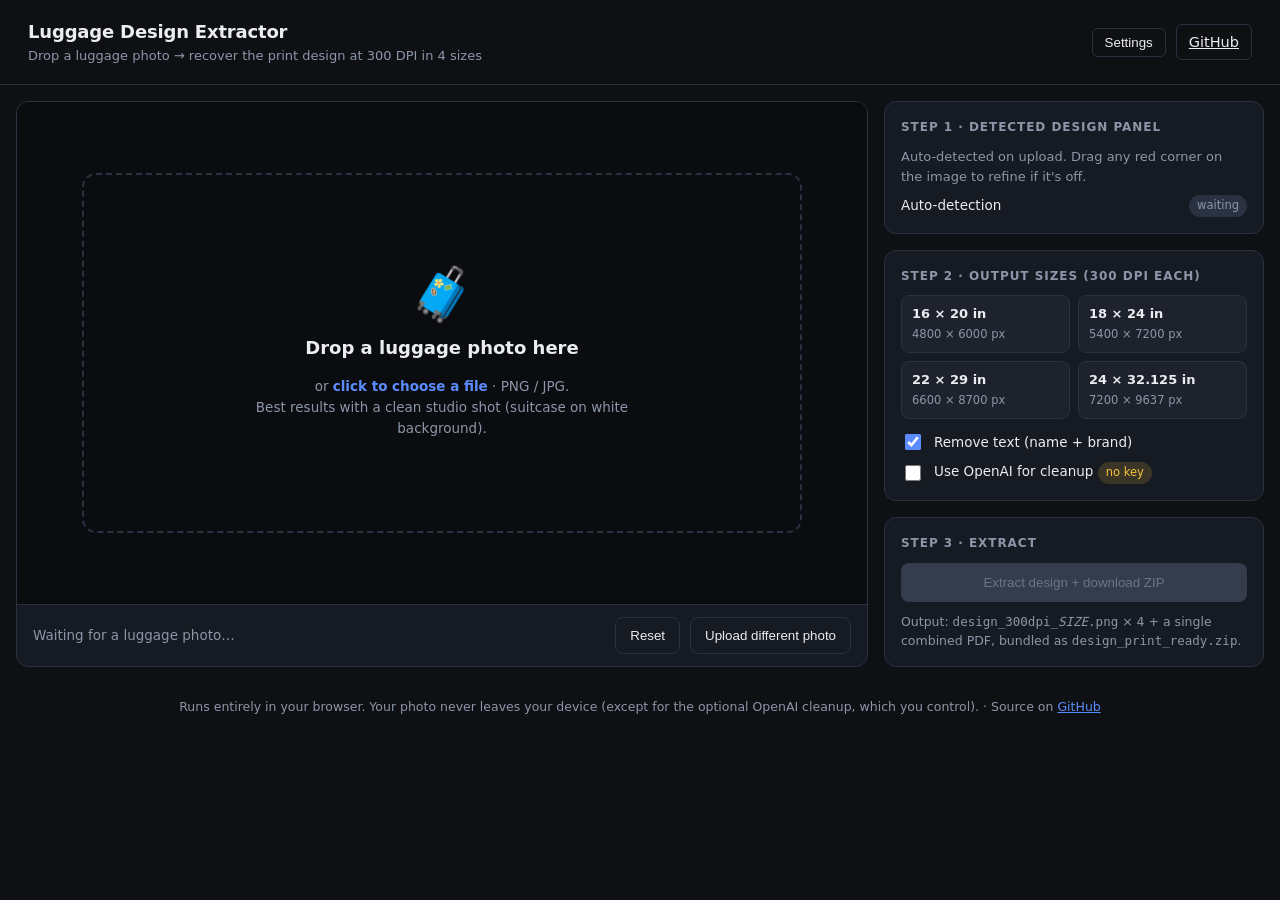
==== commit cbd75699: "Deploy v2: zero-click luggage extractor with auto-detect + 4 print sizes" ====
--- a/index.html
+++ b/index.html
@@ -3,2372 +3,801 @@
 <head>
 <meta charset="utf-8" />
 <meta name="viewport" content="width=device-width,initial-scale=1" />
-<title>Mockup Design Extractor</title>
+<title>Luggage Design Extractor — 300 DPI · 4 sizes</title>
 <style>
   :root {
-    --bg: #0f1115;
+    --bg: #0e1014;
     --panel: #161a22;
-    --border: #262c38;
-    --text: #e6e8ee;
-    --muted: #8b94a7;
-    --accent: #ff3232;
-    --primary: #4f8cff;
-    --primary-hover: #6ba1ff;
+    --panel-2: #1d222d;
+    --border: #2a3140;
+    --text: #ecedf2;
+    --muted: #8d96a8;
+    --accent: #5b8cff;
+    --accent-2: #6ba1ff;
     --ok: #4ade80;
+    --warn: #f6c13a;
+    --err: #ef4444;
   }
   * { box-sizing: border-box; }
-  html, body { margin: 0; padding: 0; background: var(--bg); color: var(--text); font: 14px/1.5 -apple-system, BlinkMacSystemFont, "Segoe UI", system-ui, sans-serif; }
-  header { padding: 18px 24px; border-bottom: 1px solid var(--border); display: flex; align-items: baseline; gap: 12px; }
-  header h1 { font-size: 18px; font-weight: 600; margin: 0; }
-  header .sub { color: var(--muted); font-size: 13px; }
-  main { display: grid; grid-template-columns: minmax(0, 1fr) 360px; gap: 16px; padding: 16px; height: calc(100vh - 60px); }
-  .canvas-pane, .side-pane { background: var(--panel); border: 1px solid var(--border); border-radius: 10px; overflow: hidden; display: flex; flex-direction: column; }
-  .canvas-wrap { flex: 1; min-height: 0; position: relative; display: flex; align-items: center; justify-content: center; background: #0a0c10; }
-  canvas { max-width: 100%; max-height: 100%; cursor: crosshair; display: block; }
-  .empty-state { color: var(--muted); text-align: center; padding: 60px 20px; }
-  .toolbar { display: flex; gap: 8px; padding: 10px 12px; border-top: 1px solid var(--border); align-items: center; flex-wrap: wrap; }
-  .toolbar .status { color: var(--muted); font-size: 13px; flex: 1; min-width: 200px; }
-  .side-pane { padding: 0; overflow-y: auto; }
-  .side-section { padding: 14px 16px; border-bottom: 1px solid var(--border); }
-  .side-section h3 { margin: 0 0 10px 0; font-size: 13px; font-weight: 600; text-transform: uppercase; letter-spacing: 0.04em; color: var(--muted); }
-  .row { display: flex; gap: 8px; align-items: center; margin-bottom: 8px; }
-  .row label { flex: 0 0 110px; color: var(--muted); font-size: 13px; }
-  input[type="number"], input[type="text"] { background: #0a0c10; border: 1px solid var(--border); color: var(--text); padding: 6px 8px; border-radius: 6px; width: 100%; font: inherit; }
-  input[type="range"] { width: 100%; }
-  input[type="file"] { font: inherit; color: var(--muted); }
-  button { background: var(--primary); color: white; border: 0; padding: 10px 14px; border-radius: 8px; font: 600 14px/1 inherit; cursor: pointer; }
-  button:hover { background: var(--primary-hover); }
-  button:disabled { background: #303747; color: #6c7488; cursor: not-allowed; }
-  button.secondary { background: transparent; border: 1px solid var(--border); color: var(--text); padding: 7px 12px; }
-  button.secondary:hover { background: var(--border); }
-  .downloads { display: grid; gap: 6px; }
-  .dl { display: flex; align-items: center; gap: 10px; padding: 8px 10px; background: #0a0c10; border: 1px solid var(--border); border-radius: 8px; text-decoration: none; color: var(--text); }
-  .dl:hover { border-color: var(--primary); }
-  .dl .name { flex: 1; font-size: 13px; }
-  .dl .size { color: var(--muted); font-size: 12px; }
-  .dl.disabled { opacity: 0.4; pointer-events: none; }
-  .badge { display: inline-block; padding: 1px 6px; border-radius: 4px; font-size: 11px; background: var(--border); color: var(--muted); margin-left: 6px; }
-  .badge.ok { background: rgba(74, 222, 128, 0.12); color: var(--ok); }
-  .file-zone { padding: 24px; text-align: center; border: 2px dashed var(--border); border-radius: 10px; cursor: pointer; transition: border-color 0.15s; margin: 16px; }
-  .file-zone:hover, .file-zone.drag { border-color: var(--primary); }
-  .file-zone .hint { color: var(--muted); font-size: 13px; margin-top: 6px; }
-  details { margin: 0; }
-  summary { cursor: pointer; padding: 4px 0; color: var(--muted); font-size: 13px; }
-  summary:hover { color: var(--text); }
-  .progress { height: 4px; background: var(--border); border-radius: 2px; overflow: hidden; margin-top: 8px; display: none; }
+  html, body { margin: 0; padding: 0; background: var(--bg); color: var(--text); font: 14.5px/1.55 -apple-system, BlinkMacSystemFont, "Segoe UI", system-ui, sans-serif; min-height: 100vh; }
+  a { color: var(--accent); }
+  header { padding: 18px 28px; border-bottom: 1px solid var(--border); display: flex; align-items: center; justify-content: space-between; gap: 16px; flex-wrap: wrap; }
+  header h1 { margin: 0; font-size: 18px; font-weight: 700; letter-spacing: -0.01em; }
+  header .tag { color: var(--muted); font-size: 13px; }
+  header .right { display: flex; gap: 10px; align-items: center; }
+  .icon-btn { background: transparent; border: 1px solid var(--border); color: var(--text); padding: 6px 12px; border-radius: 6px; font: 600 13px inherit; cursor: pointer; }
+  .icon-btn:hover { background: var(--panel); }
+
+  main { display: grid; grid-template-columns: minmax(0,1fr) 380px; gap: 16px; padding: 16px; align-items: stretch; }
+  @media (max-width: 900px) { main { grid-template-columns: 1fr; } }
+
+  /* Stage (drop / preview area) */
+  .stage { background: var(--panel); border: 1px solid var(--border); border-radius: 12px; display: flex; flex-direction: column; overflow: hidden; }
+  .stage-body { flex: 1; min-height: 460px; display: flex; align-items: center; justify-content: center; position: relative; background: #0a0c10; }
+  .drop {
+    width: 92%; max-width: 720px; min-height: 360px;
+    border: 2px dashed var(--border); border-radius: 14px;
+    display: flex; flex-direction: column; align-items: center; justify-content: center;
+    gap: 14px; padding: 30px 20px; text-align: center; cursor: pointer;
+    transition: border-color 0.15s, background 0.15s;
+  }
+  .drop:hover, .drop.over { border-color: var(--accent); background: rgba(91, 140, 255, 0.06); }
+  .drop .icon { font-size: 52px; line-height: 1; }
+  .drop .title { font-size: 18px; font-weight: 600; }
+  .drop .sub { font-size: 13.5px; color: var(--muted); max-width: 460px; }
+  .drop input[type=file] { display: none; }
+
+  .canvas-wrap { position: relative; width: 100%; height: 100%; min-height: 460px; display: flex; align-items: center; justify-content: center; }
+  canvas#cv { max-width: 100%; max-height: 78vh; cursor: crosshair; display: block; }
+
+  .stage-foot { border-top: 1px solid var(--border); padding: 12px 16px; display: flex; gap: 10px; align-items: center; flex-wrap: wrap; }
+  .status { flex: 1; min-width: 200px; color: var(--muted); font-size: 13.5px; }
+  .status.ok { color: var(--ok); }
+  .status.err { color: var(--err); }
+
+  /* Right column */
+  .side { display: flex; flex-direction: column; gap: 16px; }
+  .card { background: var(--panel); border: 1px solid var(--border); border-radius: 12px; padding: 16px; }
+  .card h3 { margin: 0 0 10px 0; font-size: 12px; font-weight: 700; text-transform: uppercase; letter-spacing: 0.08em; color: var(--muted); }
+  .row { display: flex; gap: 10px; align-items: center; margin-bottom: 8px; }
+  .row:last-child { margin-bottom: 0; }
+  .row label { flex: 1; font-size: 13.5px; }
+  input[type=text], input[type=password] { background: #0a0c10; border: 1px solid var(--border); color: var(--text); padding: 8px 10px; border-radius: 6px; width: 100%; font: inherit; }
+  input[type=checkbox] { width: 16px; height: 16px; accent-color: var(--accent); }
+  .pill { display: inline-flex; align-items: center; gap: 4px; padding: 2px 8px; border-radius: 999px; font-size: 11.5px; background: var(--border); color: var(--muted); }
+  .pill.ok { background: rgba(74,222,128,0.14); color: var(--ok); }
+  .pill.warn { background: rgba(246,193,58,0.16); color: var(--warn); }
+
+  .sizes { display: grid; grid-template-columns: 1fr 1fr; gap: 8px; }
+  .size-tile { background: var(--panel-2); border: 1px solid var(--border); border-radius: 8px; padding: 8px 10px; font-size: 13px; display: flex; flex-direction: column; gap: 2px; }
+  .size-tile b { font-weight: 700; }
+  .size-tile span { color: var(--muted); font-size: 11.5px; }
+
+  .actions { display: flex; gap: 10px; }
+  button.primary {
+    flex: 1; padding: 12px 16px; border: 0; border-radius: 8px;
+    background: var(--accent); color: white; font: 700 14.5px inherit; cursor: pointer;
+    transition: background 0.15s;
+  }
+  button.primary:hover { background: var(--accent-2); }
+  button.primary:disabled { background: #353c4c; color: #6c7488; cursor: not-allowed; }
+  button.ghost { padding: 10px 14px; border: 1px solid var(--border); border-radius: 8px; background: transparent; color: var(--text); font: 600 13.5px inherit; cursor: pointer; }
+  button.ghost:hover { background: var(--panel-2); }
+
+  /* Progress */
+  .progress { height: 6px; background: var(--border); border-radius: 3px; overflow: hidden; margin-top: 10px; display: none; }
   .progress.active { display: block; }
-  .progress .bar { height: 100%; background: var(--primary); width: 0; transition: width 0.2s; }
-  .preview-thumb { max-width: 100%; max-height: 220px; border: 1px solid var(--border); border-radius: 6px; display: block; margin-top: 8px; background: #0a0c10; }
-  @media (max-width: 900px) {
-    main { grid-template-columns: 1fr; height: auto; }
-    .canvas-pane { min-height: 50vh; }
-  }
+  .progress .bar { height: 100%; background: linear-gradient(90deg, var(--accent), var(--accent-2)); width: 0; transition: width 0.25s; }
+
+  /* Modal */
+  .modal-bg { position: fixed; inset: 0; background: rgba(0,0,0,0.55); display: none; align-items: center; justify-content: center; z-index: 100; }
+  .modal-bg.show { display: flex; }
+  .modal { background: var(--panel); border: 1px solid var(--border); border-radius: 14px; padding: 22px; max-width: 480px; width: 92%; }
+  .modal h2 { margin: 0 0 6px 0; font-size: 16px; }
+  .modal p { color: var(--muted); font-size: 13.5px; margin: 0 0 14px 0; }
+  .modal .actions { margin-top: 16px; }
+
+  /* Footer */
+  footer { padding: 14px 28px 22px; color: var(--muted); font-size: 12.5px; text-align: center; }
+  footer a { color: var(--accent); }
 </style>
 </head>
 <body>
+
 <header>
-  <h1>Mockup Design Extractor</h1>
-  <span class="sub">Reverse a product mockup &rarr; print-ready PNG / PDF / SVG. Runs entirely in your browser.</span>
+  <div>
+    <h1>Luggage Design Extractor</h1>
+    <div class="tag">Drop a luggage photo → recover the print design at 300 DPI in 4 sizes</div>
+  </div>
+  <div class="right">
+    <button class="icon-btn" id="settingsBtn" title="OpenAI key & options">Settings</button>
+    <a class="icon-btn" href="https://github.com/angadkohli/ask" target="_blank" rel="noopener">GitHub</a>
+  </div>
 </header>
 
 <main>
-  <section class="canvas-pane">
-    <div class="canvas-wrap" id="canvasWrap">
-      <div class="empty-state" id="emptyState">
-        <div style="font-size: 32px; margin-bottom: 8px;">&#x1F4F7;</div>
-        <div>Drop a mockup image here, or use the file picker on the right.</div>
-        <div class="hint" style="margin-top: 8px;">Then click the 4 corners of the printed design panel.</div>
-      </div>
-      <canvas id="canvas" style="display:none"></canvas>
-    </div>
-    <div class="toolbar">
-      <span class="status" id="status">Waiting for mockup&hellip;</span>
-      <button class="secondary" id="resetBtn" disabled>Reset corners</button>
-      <button class="secondary" id="undoBtn" disabled>Undo last</button>
-    </div>
-  </section>
-
-  <aside class="side-pane">
-    <div class="side-section">
-      <h3>1. Mockup</h3>
-      <input type="file" id="fileInput" accept="image/*" />
-      <div class="hint" style="color: var(--muted); font-size: 12px; margin-top: 6px;">Click 4 corners of the printed design panel in any order; the app will auto-arrange them as TL/TR/BR/BL.</div>
-    </div>
-
-    <div class="side-section">
-      <h3>2. Print size</h3>
-      <div class="row"><label>Width (mm)</label><input type="number" id="widthMm" value="300" min="1" step="1" /></div>
-      <div class="row"><label>Height (mm)</label><input type="number" id="heightMm" value="450" min="1" step="1" /></div>
-      <div class="row"><label>DPI</label><input type="number" id="dpi" value="300" min="72" max="600" step="1" /></div>
-      <div class="hint" style="color: var(--muted); font-size: 12px;">Output pixels: <span id="outPx">3543 &times; 5315</span></div>
-    </div>
-
-    <div class="side-section">
-      <details>
-        <summary>3. Color correction (optional)</summary>
-        <div class="row" style="margin-top:8px"><label>Brightness</label><input type="range" id="brightness" min="-100" max="100" value="0" /></div>
-        <div class="row"><label>Contrast</label><input type="range" id="contrast" min="50" max="200" value="100" /></div>
-        <div class="row"><label>Gamma</label><input type="range" id="gamma" min="30" max="300" value="100" /></div>
-      </details>
-    </div>
-
-    <div class="side-section">
-      <h3>4. Generate</h3>
-      <button id="generateBtn" disabled style="width:100%">Extract design</button>
-      <div class="progress" id="progress"><div class="bar" id="progressBar"></div></div>
-      <img class="preview-thumb" id="previewImg" style="display:none" />
-    </div>
-
-    <div class="side-section">
-      <h3>5. Downloads</h3>
-      <div class="downloads">
-        <a class="dl disabled" id="dlPng" download="design.png">
-          <span class="name">design.png<span class="badge" id="pngBadge">PNG</span></span>
-          <span class="size" id="pngSize"></span>
-        </a>
-        <a class="dl disabled" id="dlPdf" download="design.pdf">
-          <span class="name">design.pdf<span class="badge" id="pdfBadge">PDF</span></span>
-          <span class="size" id="pdfSize"></span>
-        </a>
-        <a class="dl disabled" id="dlSvgEmbed" download="design-embedded.svg">
-          <span class="name">design-embedded.svg<span class="badge">SVG raster</span></span>
-          <span class="size" id="svgEmbedSize"></span>
-        </a>
-        <a class="dl disabled" id="dlSvgTrace" download="design-traced.svg">
-          <span class="name">design-traced.svg<span class="badge" id="traceBadge">SVG vector</span></span>
-          <span class="size" id="svgTraceSize"></span>
-        </a>
-      </div>
-      <div class="hint" style="color: var(--muted); font-size: 12px; margin-top: 8px;">
-        Vector trace uses <a style="color: var(--primary)" href="https://github.com/jankovicsandras/imagetracerjs" target="_blank" rel="noopener">imagetracer.js</a>, bundled into this file, works fully offline.
+  <section class="stage">
+    <div class="stage-body" id="stageBody">
+      <label class="drop" id="dropZone" for="fileInput">
+        <div class="icon">&#x1F9F3;</div>
+        <div class="title">Drop a luggage photo here</div>
+        <div class="sub">or <b style="color: var(--accent);">click to choose a file</b> &middot; PNG / JPG.<br>Best results with a clean studio shot (suitcase on white background).</div>
+        <input type="file" id="fileInput" accept="image/*" />
+      </label>
+      <div class="canvas-wrap" id="canvasWrap" style="display:none">
+        <canvas id="cv"></canvas>
       </div>
     </div>
+    <div class="stage-foot">
+      <div class="status" id="status">Waiting for a luggage photo&hellip;</div>
+      <button class="ghost" id="resetBtn" disabled>Reset</button>
+      <button class="ghost" id="reuploadBtn" disabled>Upload different photo</button>
+    </div>
+    <div class="progress" id="progress"><div class="bar" id="progressBar"></div></div>
+  </section>
+
+  <aside class="side">
+
+    <div class="card">
+      <h3>Step 1 &middot; Detected design panel</h3>
+      <p style="color: var(--muted); font-size: 13px; margin: 0 0 8px 0;">
+        Auto-detected on upload. Drag any red corner on the image to refine if it's off.
+      </p>
+      <div class="row">
+        <label>Auto-detection</label>
+        <span class="pill" id="autoPill">waiting</span>
+      </div>
+    </div>
+
+    <div class="card">
+      <h3>Step 2 &middot; Output sizes (300 DPI each)</h3>
+      <div class="sizes">
+        <div class="size-tile"><b>16 &times; 20 in</b><span>4800 &times; 6000 px</span></div>
+        <div class="size-tile"><b>18 &times; 24 in</b><span>5400 &times; 7200 px</span></div>
+        <div class="size-tile"><b>22 &times; 29 in</b><span>6600 &times; 8700 px</span></div>
+        <div class="size-tile"><b>24 &times; 32.125 in</b><span>7200 &times; 9637 px</span></div>
+      </div>
+      <div class="row" style="margin-top: 12px;">
+        <input type="checkbox" id="removeText" checked>
+        <label for="removeText">Remove text (name + brand)</label>
+      </div>
+      <div class="row">
+        <input type="checkbox" id="useOpenAI">
+        <label for="useOpenAI">Use OpenAI for cleanup <span class="pill warn" id="keyPill">no key</span></label>
+      </div>
+    </div>
+
+    <div class="card">
+      <h3>Step 3 &middot; Extract</h3>
+      <div class="actions">
+        <button class="primary" id="extractBtn" disabled>Extract design + download ZIP</button>
+      </div>
+      <p style="color: var(--muted); font-size: 12.5px; margin: 10px 0 0;">
+        Output: <code>design_300dpi_<i>SIZE</i>.png</code> &times; 4 + a single combined PDF, bundled as <code>design_print_ready.zip</code>.
+      </p>
+    </div>
+
   </aside>
 </main>
 
-<!-- Vendored libs (local, no network needed) -->
-<script>/* imagetracer v1.2.6 inlined */
-/*
-	imagetracer.js version 1.2.6
-	Simple raster image tracer and vectorizer written in JavaScript.
-	andras@jankovics.net
+<footer>
+  Runs entirely in your browser. Your photo never leaves your device (except for the optional OpenAI cleanup, which you control).
+  &middot; Source on <a href="https://github.com/angadkohli/ask" target="_blank" rel="noopener">GitHub</a>
+</footer>
+
+<!-- Settings modal -->
+<div class="modal-bg" id="settingsModal">
+  <div class="modal">
+    <h2>Settings</h2>
+    <p>Your OpenAI API key is stored only in this browser (localStorage). It's used to call <code>gpt-image-1</code> for the hardware / text cleanup, which produces noticeably cleaner results than the offline mode.</p>
+    <div class="row">
+      <input type="password" id="apiKeyInput" placeholder="sk-..." autocomplete="off" />
+    </div>
+    <p style="font-size: 12px;">Per call cost ~$0.05&ndash;$0.19 at 'high' quality. About 4 calls per luggage (1 hardware + 3 outpaint borders).</p>
+    <div class="actions">
+      <button class="ghost" id="settingsCancel" style="flex:1">Cancel</button>
+      <button class="primary" id="settingsSave">Save</button>
+    </div>
+  </div>
+</div>
+
+<!-- Vendored libs -->
+<script>/* JSZip 3.10.1 inlined */
+/*!
+
+JSZip v3.10.1 - A JavaScript class for generating and reading zip files
+<http://stuartk.com/jszip>
+
+(c) 2009-2016 Stuart Knightley <stuart [at] stuartk.com>
+Dual licenced under the MIT license or GPLv3. See https://raw.github.com/Stuk/jszip/main/LICENSE.markdown.
+
+JSZip uses the library pako released under the MIT license :
+https://github.com/nodeca/pako/blob/main/LICENSE
 */
 
-/*
-
-The Unlicense / PUBLIC DOMAIN
-
-This is free and unencumbered software released into the public domain.
-
-Anyone is free to copy, modify, publish, use, compile, sell, or
-distribute this software, either in source code form or as a compiled
-binary, for any purpose, commercial or non-commercial, and by any
-means.
-
-In jurisdictions that recognize copyright laws, the author or authors
-of this software dedicate any and all copyright interest in the
-software to the public domain. We make this dedication for the benefit
-of the public at large and to the detriment of our heirs and
-successors. We intend this dedication to be an overt act of
-relinquishment in perpetuity of all present and future rights to this
-software under copyright law.
-
-THE SOFTWARE IS PROVIDED "AS IS", WITHOUT WARRANTY OF ANY KIND,
-EXPRESS OR IMPLIED, INCLUDING BUT NOT LIMITED TO THE WARRANTIES OF
-MERCHANTABILITY, FITNESS FOR A PARTICULAR PURPOSE AND NONINFRINGEMENT.
-IN NO EVENT SHALL THE AUTHORS BE LIABLE FOR ANY CLAIM, DAMAGES OR
-OTHER LIABILITY, WHETHER IN AN ACTION OF CONTRACT, TORT OR OTHERWISE,
-ARISING FROM, OUT OF OR IN CONNECTION WITH THE SOFTWARE OR THE USE OR
-OTHER DEALINGS IN THE SOFTWARE.
-
-For more information, please refer to http://unlicense.org/
-
-*/
-
-(function(){ 'use strict';
-
-function ImageTracer(){
-	var _this = this;
-
-	this.versionnumber = '1.2.6',
-	
-	////////////////////////////////////////////////////////////
-	//
-	//  API
-	//
-	////////////////////////////////////////////////////////////
-	
-	// Loading an image from a URL, tracing when loaded,
-	// then executing callback with the scaled svg string as argument
-	this.imageToSVG = function( url, callback, options ){
-		options = _this.checkoptions(options);
-		// loading image, tracing and callback
-		_this.loadImage(
-			url,
-			function(canvas){
-				callback(
-					_this.imagedataToSVG( _this.getImgdata(canvas), options )
-				);
-			},
-			options
-		);
-	},// End of imageToSVG()
-	
-	// Tracing imagedata, then returning the scaled svg string
-	this.imagedataToSVG = function( imgd, options ){
-		options = _this.checkoptions(options);
-		// tracing imagedata
-		var td = _this.imagedataToTracedata( imgd, options );
-		// returning SVG string
-		return _this.getsvgstring(td, options);
-	},// End of imagedataToSVG()
-	
-	// Loading an image from a URL, tracing when loaded,
-	// then executing callback with tracedata as argument
-	this.imageToTracedata = function( url, callback, options ){
-		options = _this.checkoptions(options);
-		// loading image, tracing and callback
-		_this.loadImage(
-				url,
-				function(canvas){
-					callback(
-						_this.imagedataToTracedata( _this.getImgdata(canvas), options )
-					);
-				},
-				options
-		);
-	},// End of imageToTracedata()
-	
-	// Tracing imagedata, then returning tracedata (layers with paths, palette, image size)
-	this.imagedataToTracedata = function( imgd, options ){
-		options = _this.checkoptions(options);
-		
-		// 1. Color quantization
-		var ii = _this.colorquantization( imgd, options );
-		
-		if(options.layering === 0){// Sequential layering
-			
-			// create tracedata object
-			var tracedata = {
-				layers : [],
-				palette : ii.palette,
-				width : ii.array[0].length-2,
-				height : ii.array.length-2
-			};
-			
-			// Loop to trace each color layer
-			for(var colornum=0; colornum<ii.palette.length; colornum++){
-				
-				// layeringstep -> pathscan -> internodes -> batchtracepaths
-				var tracedlayer =
-					_this.batchtracepaths(
-							
-						_this.internodes(
-								
-							_this.pathscan(
-								_this.layeringstep( ii, colornum ),
-								options.pathomit
-							),
-							
-							options
-							
-						),
-						
-						options.ltres,
-						options.qtres
-						
-					);
-				
-				// adding traced layer
-				tracedata.layers.push(tracedlayer);
-				
-			}// End of color loop
-			
-		}else{// Parallel layering
-			// 2. Layer separation and edge detection
-			var ls = _this.layering( ii );
-			
-			// Optional edge node visualization
-			if(options.layercontainerid){ _this.drawLayers( ls, _this.specpalette, options.scale, options.layercontainerid ); }
-			
-			// 3. Batch pathscan
-			var bps = _this.batchpathscan( ls, options.pathomit );
-			
-			// 4. Batch interpollation
-			var bis = _this.batchinternodes( bps, options );
-			
-			// 5. Batch tracing and creating tracedata object
-			var tracedata = {
-				layers : _this.batchtracelayers( bis, options.ltres, options.qtres ),
-				palette : ii.palette,
-				width : imgd.width,
-				height : imgd.height
-			};
-			
-		}// End of parallel layering
-		
-		// return tracedata
-		return tracedata;
-		
-	},// End of imagedataToTracedata()
-	
-	this.optionpresets = {
-		'default': {
-			
-			// Tracing
-			corsenabled : false,
-			ltres : 1,
-			qtres : 1,
-			pathomit : 8,
-			rightangleenhance : true,
-			
-			// Color quantization
-			colorsampling : 2,
-			numberofcolors : 16,
-			mincolorratio : 0,
-			colorquantcycles : 3,
-			
-			// Layering method
-			layering : 0,
-			
-			// SVG rendering
-			strokewidth : 1,
-			linefilter : false,
-			scale : 1,
-			roundcoords : 1,
-			viewbox : false,
-			desc : false,
-			lcpr : 0,
-			qcpr : 0,
-			
-			// Blur
-			blurradius : 0,
-			blurdelta : 20
-			
-		},
-		'posterized1': { colorsampling:0, numberofcolors:2 },
-		'posterized2': { numberofcolors:4, blurradius:5 },
-		'curvy': { ltres:0.01, linefilter:true, rightangleenhance:false },
-		'sharp': { qtres:0.01, linefilter:false },
-		'detailed': { pathomit:0, roundcoords:2, ltres:0.5, qtres:0.5, numberofcolors:64 },
-		'smoothed': { blurradius:5, blurdelta: 64 },
-		'grayscale': { colorsampling:0, colorquantcycles:1, numberofcolors:7 },
-		'fixedpalette': { colorsampling:0, colorquantcycles:1, numberofcolors:27 },
-		'randomsampling1': { colorsampling:1, numberofcolors:8 },
-		'randomsampling2': { colorsampling:1, numberofcolors:64 },
-		'artistic1': { colorsampling:0, colorquantcycles:1, pathomit:0, blurradius:5, blurdelta: 64, ltres:0.01, linefilter:true, numberofcolors:16, strokewidth:2 },
-		'artistic2': { qtres:0.01, colorsampling:0, colorquantcycles:1, numberofcolors:4, strokewidth:0 },
-		'artistic3': { qtres:10, ltres:10, numberofcolors:8 },
-		'artistic4': { qtres:10, ltres:10, numberofcolors:64, blurradius:5, blurdelta: 256, strokewidth:2 },
-		'posterized3': { ltres: 1, qtres: 1, pathomit: 20, rightangleenhance: true, colorsampling: 0, numberofcolors: 3,
-			mincolorratio: 0, colorquantcycles: 3, blurradius: 3, blurdelta: 20, strokewidth: 0, linefilter: false,
-			roundcoords: 1, pal: [ { r: 0, g: 0, b: 100, a: 255 }, { r: 255, g: 255, b: 255, a: 255 } ] }
-	},// End of optionpresets
-	
-	// creating options object, setting defaults for missing values
-	this.checkoptions = function(options){
-		options = options || {};
-		// Option preset
-		if(typeof options === 'string'){
-			options = options.toLowerCase();
-			if( _this.optionpresets[options] ){ options = _this.optionpresets[options]; }else{ options = {}; }
-		}
-		// Defaults
-		var ok = Object.keys(_this.optionpresets['default']);
-		for(var k=0; k<ok.length; k++){
-			if(!options.hasOwnProperty(ok[k])){ options[ok[k]] = _this.optionpresets['default'][ok[k]]; }
-		}
-		// options.pal is not defined here, the custom palette should be added externally: options.pal = [ { 'r':0, 'g':0, 'b':0, 'a':255 }, {...}, ... ];
-		// options.layercontainerid is not defined here, can be added externally: options.layercontainerid = 'mydiv'; ... <div id="mydiv"></div>
-		return options;
-	},// End of checkoptions()
-	
-	////////////////////////////////////////////////////////////
-	//
-	//  Vectorizing functions
-	//
-	////////////////////////////////////////////////////////////
-	
-	// 1. Color quantization
-	// Using a form of k-means clustering repeatead options.colorquantcycles times. http://en.wikipedia.org/wiki/Color_quantization
-	this.colorquantization = function( imgd, options ){
-		var arr = [], idx=0, cd,cdl,ci, paletteacc = [], pixelnum = imgd.width * imgd.height, i, j, k, cnt, palette;
-		
-		// imgd.data must be RGBA, not just RGB
-		if( imgd.data.length < pixelnum * 4 ){
-			var newimgddata = new Uint8ClampedArray(pixelnum * 4);
-			for(var pxcnt = 0; pxcnt < pixelnum ; pxcnt++){
-				newimgddata[pxcnt*4  ] = imgd.data[pxcnt*3  ];
-				newimgddata[pxcnt*4+1] = imgd.data[pxcnt*3+1];
-				newimgddata[pxcnt*4+2] = imgd.data[pxcnt*3+2];
-				newimgddata[pxcnt*4+3] = 255;
-			}
-			imgd.data = newimgddata;
-		}// End of RGBA imgd.data check
-		
-		// Filling arr (color index array) with -1
-		for( j=0; j<imgd.height+2; j++ ){ arr[j]=[]; for(i=0; i<imgd.width+2 ; i++){ arr[j][i] = -1; } }
-		
-		// Use custom palette if pal is defined or sample / generate custom length palette
-		if(options.pal){
-			palette = options.pal;
-		}else if(options.colorsampling === 0){
-			palette = _this.generatepalette(options.numberofcolors);
-		}else if(options.colorsampling === 1){
-			palette = _this.samplepalette( options.numberofcolors, imgd );
-		}else{
-			palette = _this.samplepalette2( options.numberofcolors, imgd );
-		}
-		
-		// Selective Gaussian blur preprocessing
-		if( options.blurradius > 0 ){ imgd = _this.blur( imgd, options.blurradius, options.blurdelta ); }
-		
-		// Repeat clustering step options.colorquantcycles times
-		for( cnt=0; cnt < options.colorquantcycles; cnt++ ){
-			
-			// Average colors from the second iteration
-			if(cnt>0){
-				// averaging paletteacc for palette
-				for( k=0; k < palette.length; k++ ){
-					
-					// averaging
-					if( paletteacc[k].n > 0 ){
-						palette[k] = {  r: Math.floor( paletteacc[k].r / paletteacc[k].n ),
-										g: Math.floor( paletteacc[k].g / paletteacc[k].n ),
-										b: Math.floor( paletteacc[k].b / paletteacc[k].n ),
-										a:  Math.floor( paletteacc[k].a / paletteacc[k].n ) };
-					}
-					
-					// Randomizing a color, if there are too few pixels and there will be a new cycle
-					if( ( paletteacc[k].n/pixelnum < options.mincolorratio ) && ( cnt < options.colorquantcycles-1 ) ){
-						palette[k] = {  r: Math.floor(Math.random()*255),
-										g: Math.floor(Math.random()*255),
-										b: Math.floor(Math.random()*255),
-										a: Math.floor(Math.random()*255) };
-					}
-					
-				}// End of palette loop
-			}// End of Average colors from the second iteration
-			
-			// Reseting palette accumulator for averaging
-			for( i=0; i < palette.length; i++ ){ paletteacc[i] = { r:0, g:0, b:0, a:0, n:0 }; }
-			
-			// loop through all pixels
-			for( j=0; j < imgd.height; j++ ){
-				for( i=0; i < imgd.width; i++ ){
-					
-					// pixel index
-					idx = (j*imgd.width+i)*4;
-					
-					// find closest color from palette by measuring (rectilinear) color distance between this pixel and all palette colors
-					ci=0; cdl = 1024; // 4 * 256 is the maximum RGBA distance
-					for( k=0; k<palette.length; k++ ){
-						
-						// In my experience, https://en.wikipedia.org/wiki/Rectilinear_distance works better than https://en.wikipedia.org/wiki/Euclidean_distance
-						cd = Math.abs(palette[k].r-imgd.data[idx]) + Math.abs(palette[k].g-imgd.data[idx+1]) + Math.abs(palette[k].b-imgd.data[idx+2]) + Math.abs(palette[k].a-imgd.data[idx+3]);
-						
-						// Remember this color if this is the closest yet
-						if(cd<cdl){ cdl = cd; ci = k; }
-						
-					}// End of palette loop
-					
-					// add to palettacc
-					paletteacc[ci].r += imgd.data[idx  ];
-					paletteacc[ci].g += imgd.data[idx+1];
-					paletteacc[ci].b += imgd.data[idx+2];
-					paletteacc[ci].a += imgd.data[idx+3];
-					paletteacc[ci].n++;
-					
-					// update the indexed color array
-					arr[j+1][i+1] = ci;
-					
-				}// End of i loop
-			}// End of j loop
-			
-		}// End of Repeat clustering step options.colorquantcycles times
-		
-		return { array:arr, palette:palette };
-		
-	},// End of colorquantization()
-	
-	// Sampling a palette from imagedata
-	this.samplepalette = function( numberofcolors, imgd ){
-		var idx, palette=[];
-		for(var i=0; i<numberofcolors; i++){
-			idx = Math.floor( Math.random() * imgd.data.length / 4 ) * 4;
-			palette.push({ r:imgd.data[idx  ], g:imgd.data[idx+1], b:imgd.data[idx+2], a:imgd.data[idx+3] });
-		}
-		return palette;
-	},// End of samplepalette()
-	
-	// Deterministic sampling a palette from imagedata: rectangular grid
-	this.samplepalette2 = function( numberofcolors, imgd ){
-		var idx, palette=[], ni = Math.ceil(Math.sqrt(numberofcolors)), nj = Math.ceil(numberofcolors/ni),
-			vx = imgd.width / (ni+1), vy = imgd.height / (nj+1);
-		for(var j=0; j<nj; j++){
-			for(var i=0; i<ni; i++){
-				if(palette.length === numberofcolors){
-					break;
-				}else{
-					idx = Math.floor( ((j+1)*vy) * imgd.width + ((i+1)*vx) ) * 4;
-					palette.push( { r:imgd.data[idx], g:imgd.data[idx+1], b:imgd.data[idx+2], a:imgd.data[idx+3] } );
-				}
-			}
-		}
-		return palette;
-	},// End of samplepalette2()
-	
-	// Generating a palette with numberofcolors
-	this.generatepalette = function(numberofcolors){
-		var palette = [], rcnt, gcnt, bcnt;
-		if(numberofcolors<8){
-			
-			// Grayscale
-			var graystep = Math.floor(255/(numberofcolors-1));
-			for(var i=0; i<numberofcolors; i++){ palette.push({ r:i*graystep, g:i*graystep, b:i*graystep, a:255 }); }
-			
-		}else{
-			
-			// RGB color cube
-			var colorqnum = Math.floor(Math.pow(numberofcolors, 1/3)), // Number of points on each edge on the RGB color cube
-				colorstep = Math.floor(255/(colorqnum-1)), // distance between points
-				rndnum = numberofcolors - colorqnum*colorqnum*colorqnum; // number of random colors
-			
-			for(rcnt=0; rcnt<colorqnum; rcnt++){
-				for(gcnt=0; gcnt<colorqnum; gcnt++){
-					for(bcnt=0; bcnt<colorqnum; bcnt++){
-						palette.push( { r:rcnt*colorstep, g:gcnt*colorstep, b:bcnt*colorstep, a:255 } );
-					}// End of blue loop
-				}// End of green loop
-			}// End of red loop
-			
-			// Rest is random
-			for(rcnt=0; rcnt<rndnum; rcnt++){ palette.push({ r:Math.floor(Math.random()*255), g:Math.floor(Math.random()*255), b:Math.floor(Math.random()*255), a:Math.floor(Math.random()*255) }); }
-
-		}// End of numberofcolors check
-		
-		return palette;
-	},// End of generatepalette()
-		
-	// 2. Layer separation and edge detection
-	// Edge node types ( ▓: this layer or 1; ░: not this layer or 0 )
-	// 12  ░░  ▓░  ░▓  ▓▓  ░░  ▓░  ░▓  ▓▓  ░░  ▓░  ░▓  ▓▓  ░░  ▓░  ░▓  ▓▓
-	// 48  ░░  ░░  ░░  ░░  ░▓  ░▓  ░▓  ░▓  ▓░  ▓░  ▓░  ▓░  ▓▓  ▓▓  ▓▓  ▓▓
-	//     0   1   2   3   4   5   6   7   8   9   10  11  12  13  14  15
-	this.layering = function(ii){
-		// Creating layers for each indexed color in arr
-		var layers = [], val=0, ah = ii.array.length, aw = ii.array[0].length, n1,n2,n3,n4,n5,n6,n7,n8, i, j, k;
-		
-		// Create layers
-		for(k=0; k<ii.palette.length; k++){
-			layers[k] = [];
-			for(j=0; j<ah; j++){
-				layers[k][j] = [];
-				for(i=0; i<aw; i++){
-					layers[k][j][i]=0;
-				}
-			}
-		}
-		
-		// Looping through all pixels and calculating edge node type
-		for(j=1; j<ah-1; j++){
-			for(i=1; i<aw-1; i++){
-				
-				// This pixel's indexed color
-				val = ii.array[j][i];
-				
-				// Are neighbor pixel colors the same?
-				n1 = ii.array[j-1][i-1]===val ? 1 : 0;
-				n2 = ii.array[j-1][i  ]===val ? 1 : 0;
-				n3 = ii.array[j-1][i+1]===val ? 1 : 0;
-				n4 = ii.array[j  ][i-1]===val ? 1 : 0;
-				n5 = ii.array[j  ][i+1]===val ? 1 : 0;
-				n6 = ii.array[j+1][i-1]===val ? 1 : 0;
-				n7 = ii.array[j+1][i  ]===val ? 1 : 0;
-				n8 = ii.array[j+1][i+1]===val ? 1 : 0;
-				
-				// this pixel's type and looking back on previous pixels
-				layers[val][j+1][i+1] = 1 + n5 * 2 + n8 * 4 + n7 * 8 ;
-				if(!n4){ layers[val][j+1][i  ] = 0 + 2 + n7 * 4 + n6 * 8 ; }
-				if(!n2){ layers[val][j  ][i+1] = 0 + n3*2 + n5 * 4 + 8 ; }
-				if(!n1){ layers[val][j  ][i  ] = 0 + n2*2 + 4 + n4 * 8 ; }
-				
-			}// End of i loop
-		}// End of j loop
-		
-		return layers;
-	},// End of layering()
-	
-	// 2. Layer separation and edge detection
-	// Edge node types ( ▓: this layer or 1; ░: not this layer or 0 )
-	// 12  ░░  ▓░  ░▓  ▓▓  ░░  ▓░  ░▓  ▓▓  ░░  ▓░  ░▓  ▓▓  ░░  ▓░  ░▓  ▓▓
-	// 48  ░░  ░░  ░░  ░░  ░▓  ░▓  ░▓  ░▓  ▓░  ▓░  ▓░  ▓░  ▓▓  ▓▓  ▓▓  ▓▓
-	//     0   1   2   3   4   5   6   7   8   9   10  11  12  13  14  15
-	this.layeringstep = function(ii,cnum){
-		// Creating layers for each indexed color in arr
-		var layer = [], val=0, ah = ii.array.length, aw = ii.array[0].length, n1,n2,n3,n4,n5,n6,n7,n8, i, j, k;
-		
-		// Create layer
-		for(j=0; j<ah; j++){
-			layer[j] = [];
-			for(i=0; i<aw; i++){
-				layer[j][i]=0;
-			}
-		}
-		
-		// Looping through all pixels and calculating edge node type
-		for(j=1; j<ah; j++){
-			for(i=1; i<aw; i++){
-				layer[j][i] =
-					( ii.array[j-1][i-1]===cnum ? 1 : 0 ) +
-					( ii.array[j-1][i]===cnum ? 2 : 0 ) +
-					( ii.array[j][i-1]===cnum ? 8 : 0 ) +
-					( ii.array[j][i]===cnum ? 4 : 0 )
-				;
-			}// End of i loop
-		}// End of j loop
-			
-		return layer;
-	},// End of layeringstep()
-	
-	// Point in polygon test
-	this.pointinpoly = function( p, pa ){
-		var isin=false;
-
-		for(var i=0,j=pa.length-1; i<pa.length; j=i++){
-			isin =
-				( ((pa[i].y > p.y) !== (pa[j].y > p.y)) && (p.x < (pa[j].x - pa[i].x) * (p.y - pa[i].y) / (pa[j].y - pa[i].y) + pa[i].x) )
-				? !isin : isin;
-		}
-
-		return isin;
-	},
-	
-	// Lookup tables for pathscan
-	// pathscan_combined_lookup[ arr[py][px] ][ dir ] = [nextarrpypx, nextdir, deltapx, deltapy];
-	this.pathscan_combined_lookup = [
-		[[-1,-1,-1,-1], [-1,-1,-1,-1], [-1,-1,-1,-1], [-1,-1,-1,-1]],// arr[py][px]===0 is invalid
-		[[ 0, 1, 0,-1], [-1,-1,-1,-1], [-1,-1,-1,-1], [ 0, 2,-1, 0]],
-		[[-1,-1,-1,-1], [-1,-1,-1,-1], [ 0, 1, 0,-1], [ 0, 0, 1, 0]],
-		[[ 0, 0, 1, 0], [-1,-1,-1,-1], [ 0, 2,-1, 0], [-1,-1,-1,-1]],
-		
-		[[-1,-1,-1,-1], [ 0, 0, 1, 0], [ 0, 3, 0, 1], [-1,-1,-1,-1]],
-		[[13, 3, 0, 1], [13, 2,-1, 0], [ 7, 1, 0,-1], [ 7, 0, 1, 0]],
-		[[-1,-1,-1,-1], [ 0, 1, 0,-1], [-1,-1,-1,-1], [ 0, 3, 0, 1]],
-		[[ 0, 3, 0, 1], [ 0, 2,-1, 0], [-1,-1,-1,-1], [-1,-1,-1,-1]],
-		
-		[[ 0, 3, 0, 1], [ 0, 2,-1, 0], [-1,-1,-1,-1], [-1,-1,-1,-1]],
-		[[-1,-1,-1,-1], [ 0, 1, 0,-1], [-1,-1,-1,-1], [ 0, 3, 0, 1]],
-		[[11, 1, 0,-1], [14, 0, 1, 0], [14, 3, 0, 1], [11, 2,-1, 0]],
-		[[-1,-1,-1,-1], [ 0, 0, 1, 0], [ 0, 3, 0, 1], [-1,-1,-1,-1]],
-		
-		[[ 0, 0, 1, 0], [-1,-1,-1,-1], [ 0, 2,-1, 0], [-1,-1,-1,-1]],
-		[[-1,-1,-1,-1], [-1,-1,-1,-1], [ 0, 1, 0,-1], [ 0, 0, 1, 0]],
-		[[ 0, 1, 0,-1], [-1,-1,-1,-1], [-1,-1,-1,-1], [ 0, 2,-1, 0]],
-		[[-1,-1,-1,-1], [-1,-1,-1,-1], [-1,-1,-1,-1], [-1,-1,-1,-1]]// arr[py][px]===15 is invalid
-	],
-
-	// 3. Walking through an edge node array, discarding edge node types 0 and 15 and creating paths from the rest.
-	// Walk directions (dir): 0 > ; 1 ^ ; 2 < ; 3 v 
-	this.pathscan = function( arr, pathomit ){
-		var paths=[], pacnt=0, pcnt=0, px=0, py=0, w = arr[0].length, h = arr.length,
-			dir=0, pathfinished=true, holepath=false, lookuprow;
-		
-		for(var j=0; j<h; j++){
-			for(var i=0; i<w; i++){
-				if( (arr[j][i] == 4) || ( arr[j][i] == 11) ){ // Other values are not valid
-					
-					// Init
-					px = i; py = j;
-					paths[pacnt] = {};
-					paths[pacnt].points = [];
-					paths[pacnt].boundingbox = [px,py,px,py];
-					paths[pacnt].holechildren = [];
-					pathfinished = false;
-					pcnt=0;
-					holepath = (arr[j][i]==11);
-					dir = 1;
-
-					// Path points loop
-					while(!pathfinished){
-						
-						// New path point
-						paths[pacnt].points[pcnt] = {};
-						paths[pacnt].points[pcnt].x = px-1;
-						paths[pacnt].points[pcnt].y = py-1;
-						paths[pacnt].points[pcnt].t = arr[py][px];
-						
-						// Bounding box
-						if( (px-1) < paths[pacnt].boundingbox[0] ){ paths[pacnt].boundingbox[0] = px-1; }
-						if( (px-1) > paths[pacnt].boundingbox[2] ){ paths[pacnt].boundingbox[2] = px-1; }
-						if( (py-1) < paths[pacnt].boundingbox[1] ){ paths[pacnt].boundingbox[1] = py-1; }
-						if( (py-1) > paths[pacnt].boundingbox[3] ){ paths[pacnt].boundingbox[3] = py-1; }
-						
-						// Next: look up the replacement, direction and coordinate changes = clear this cell, turn if required, walk forward
-						lookuprow = _this.pathscan_combined_lookup[ arr[py][px] ][ dir ];
-						arr[py][px] = lookuprow[0]; dir = lookuprow[1]; px += lookuprow[2]; py += lookuprow[3];
-
-						// Close path
-						if( (px-1 === paths[pacnt].points[0].x ) && ( py-1 === paths[pacnt].points[0].y ) ){
-							pathfinished = true;
-							
-							// Discarding paths shorter than pathomit
-							if( paths[pacnt].points.length < pathomit ){
-								paths.pop();
-							}else{
-							
-								paths[pacnt].isholepath = holepath ? true : false;
-								
-								// Finding the parent shape for this hole
-								if(holepath){
-									
-									var parentidx = 0, parentbbox = [-1,-1,w+1,h+1];
-									for(var parentcnt=0; parentcnt < pacnt; parentcnt++){
-										if( (!paths[parentcnt].isholepath) &&
-											_this.boundingboxincludes( paths[parentcnt].boundingbox , paths[pacnt].boundingbox ) &&
-											_this.boundingboxincludes( parentbbox , paths[parentcnt].boundingbox ) &&
-											_this.pointinpoly( paths[pacnt].points[0], paths[parentcnt].points )
-										){
-											parentidx = parentcnt;
-											parentbbox = paths[parentcnt].boundingbox;
-										}
-									}
-									
-									paths[parentidx].holechildren.push( pacnt );
-									
-								}// End of holepath parent finding
-								
-								pacnt++;
-							
-							}
-							
-						}// End of Close path
-						
-						pcnt++;
-						
-					}// End of Path points loop
-					
-				}// End of Follow path
-				
-			}// End of i loop
-		}// End of j loop
-		
-		return paths;
-	},// End of pathscan()
-	
-	this.boundingboxincludes = function( parentbbox, childbbox ){
-		return ( ( parentbbox[0] < childbbox[0] ) && ( parentbbox[1] < childbbox[1] ) && ( parentbbox[2] > childbbox[2] ) && ( parentbbox[3] > childbbox[3] ) );
-	},// End of boundingboxincludes()
-	
-	// 3. Batch pathscan
-	this.batchpathscan = function( layers, pathomit ){
-		var bpaths = [];
-		for(var k in layers){
-			if(!layers.hasOwnProperty(k)){ continue; }
-			bpaths[k] = _this.pathscan( layers[k], pathomit );
-		}
-		return bpaths;
-	},
-	
-	// 4. interpollating between path points for nodes with 8 directions ( East, SouthEast, S, SW, W, NW, N, NE )
-	this.internodes = function( paths, options ){
-		var ins = [], palen=0, nextidx=0, nextidx2=0, previdx=0, previdx2=0, pacnt, pcnt;
-		
-		// paths loop
-		for(pacnt=0; pacnt<paths.length; pacnt++){
-			
-			ins[pacnt] = {};
-			ins[pacnt].points = [];
-			ins[pacnt].boundingbox = paths[pacnt].boundingbox;
-			ins[pacnt].holechildren = paths[pacnt].holechildren;
-			ins[pacnt].isholepath = paths[pacnt].isholepath;
-			palen = paths[pacnt].points.length;
-			
-			// pathpoints loop
-			for(pcnt=0; pcnt<palen; pcnt++){
-			
-				// next and previous point indexes
-				nextidx = (pcnt+1)%palen; nextidx2 = (pcnt+2)%palen; previdx = (pcnt-1+palen)%palen; previdx2 = (pcnt-2+palen)%palen;
-				
-				// right angle enhance
-				if( options.rightangleenhance && _this.testrightangle( paths[pacnt], previdx2, previdx, pcnt, nextidx, nextidx2 ) ){
-					
-					// Fix previous direction
-					if(ins[pacnt].points.length > 0){
-						ins[pacnt].points[ ins[pacnt].points.length-1 ].linesegment = _this.getdirection(
-								ins[pacnt].points[ ins[pacnt].points.length-1 ].x,
-								ins[pacnt].points[ ins[pacnt].points.length-1 ].y,
-								paths[pacnt].points[pcnt].x,
-								paths[pacnt].points[pcnt].y
-							);
-					}
-					
-					// This corner point
-					ins[pacnt].points.push({
-						x : paths[pacnt].points[pcnt].x,
-						y : paths[pacnt].points[pcnt].y,
-						linesegment : _this.getdirection(
-								paths[pacnt].points[pcnt].x,
-								paths[pacnt].points[pcnt].y,
-								(( paths[pacnt].points[pcnt].x + paths[pacnt].points[nextidx].x ) /2),
-								(( paths[pacnt].points[pcnt].y + paths[pacnt].points[nextidx].y ) /2)
-							)
-					});
-					
-				}// End of right angle enhance
-				
-				// interpolate between two path points
-				ins[pacnt].points.push({
-					x : (( paths[pacnt].points[pcnt].x + paths[pacnt].points[nextidx].x ) /2),
-					y : (( paths[pacnt].points[pcnt].y + paths[pacnt].points[nextidx].y ) /2),
-					linesegment : _this.getdirection(
-							(( paths[pacnt].points[pcnt].x + paths[pacnt].points[nextidx].x ) /2),
-							(( paths[pacnt].points[pcnt].y + paths[pacnt].points[nextidx].y ) /2),
-							(( paths[pacnt].points[nextidx].x + paths[pacnt].points[nextidx2].x ) /2),
-							(( paths[pacnt].points[nextidx].y + paths[pacnt].points[nextidx2].y ) /2)
-						)
-				});
-				
-			}// End of pathpoints loop
-						
-		}// End of paths loop
-		
-		return ins;
-	},// End of internodes()
-	
-	this.testrightangle = function( path, idx1, idx2, idx3, idx4, idx5 ){
-		return ( (( path.points[idx3].x === path.points[idx1].x) &&
-				  ( path.points[idx3].x === path.points[idx2].x) &&
-				  ( path.points[idx3].y === path.points[idx4].y) &&
-				  ( path.points[idx3].y === path.points[idx5].y)
-				 ) ||
-				 (( path.points[idx3].y === path.points[idx1].y) &&
-				  ( path.points[idx3].y === path.points[idx2].y) &&
-				  ( path.points[idx3].x === path.points[idx4].x) &&
-				  ( path.points[idx3].x === path.points[idx5].x)
-				 )
-		);
-	},// End of testrightangle()
-	
-	this.getdirection = function( x1, y1, x2, y2 ){
-		var val = 8;
-		if(x1 < x2){
-			if     (y1 < y2){ val = 1; }// SouthEast
-			else if(y1 > y2){ val = 7; }// NE
-			else            { val = 0; }// E
-		}else if(x1 > x2){
-			if     (y1 < y2){ val = 3; }// SW
-			else if(y1 > y2){ val = 5; }// NW
-			else            { val = 4; }// W
-		}else{
-			if     (y1 < y2){ val = 2; }// S
-			else if(y1 > y2){ val = 6; }// N
-			else            { val = 8; }// center, this should not happen
-		}
-		return val;
-	},// End of getdirection()
-	
-	// 4. Batch interpollation
-	this.batchinternodes = function( bpaths, options ){
-		var binternodes = [];
-		for (var k in bpaths) {
-			if(!bpaths.hasOwnProperty(k)){ continue; }
-			binternodes[k] = _this.internodes(bpaths[k], options);
-		}
-		return binternodes;
-	},
-	
-	// 5. tracepath() : recursively trying to fit straight and quadratic spline segments on the 8 direction internode path
-	
-	// 5.1. Find sequences of points with only 2 segment types
-	// 5.2. Fit a straight line on the sequence
-	// 5.3. If the straight line fails (distance error > ltres), find the point with the biggest error
-	// 5.4. Fit a quadratic spline through errorpoint (project this to get controlpoint), then measure errors on every point in the sequence
-	// 5.5. If the spline fails (distance error > qtres), find the point with the biggest error, set splitpoint = fitting point
-	// 5.6. Split sequence and recursively apply 5.2. - 5.6. to startpoint-splitpoint and splitpoint-endpoint sequences
-	
-	this.tracepath = function( path, ltres, qtres ){
-		var pcnt=0, segtype1, segtype2, seqend, smp = {};
-		smp.segments = [];
-		smp.boundingbox = path.boundingbox;
-		smp.holechildren = path.holechildren;
-		smp.isholepath = path.isholepath;
-		
-		while(pcnt < path.points.length){
-			// 5.1. Find sequences of points with only 2 segment types
-			segtype1 = path.points[pcnt].linesegment; segtype2 = -1; seqend=pcnt+1;
-			while(
-				((path.points[seqend].linesegment === segtype1) || (path.points[seqend].linesegment === segtype2) || (segtype2 === -1))
-				&& (seqend < path.points.length-1) ){
-				
-				if((path.points[seqend].linesegment!==segtype1) && (segtype2===-1)){ segtype2 = path.points[seqend].linesegment; }
-				seqend++;
-				
-			}
-			if(seqend === path.points.length-1){ seqend = 0; }
-
-			// 5.2. - 5.6. Split sequence and recursively apply 5.2. - 5.6. to startpoint-splitpoint and splitpoint-endpoint sequences
-			smp.segments = smp.segments.concat( _this.fitseq(path, ltres, qtres, pcnt, seqend) );
-			
-			// forward pcnt;
-			if(seqend>0){ pcnt = seqend; }else{ pcnt = path.points.length; }
-			
-		}// End of pcnt loop
-		
-		return smp;
-	},// End of tracepath()
-		
-	// 5.2. - 5.6. recursively fitting a straight or quadratic line segment on this sequence of path nodes,
-	// called from tracepath()
-	this.fitseq = function( path, ltres, qtres, seqstart, seqend ){
-		// return if invalid seqend
-		if( (seqend>path.points.length) || (seqend<0) ){ return []; }
-		// variables
-		var errorpoint=seqstart, errorval=0, curvepass=true, px, py, dist2;
-		var tl = (seqend-seqstart); if(tl<0){ tl += path.points.length; }
-		var vx = (path.points[seqend].x-path.points[seqstart].x) / tl,
-			vy = (path.points[seqend].y-path.points[seqstart].y) / tl;
-		
-		// 5.2. Fit a straight line on the sequence
-		var pcnt = (seqstart+1) % path.points.length, pl;
-		while(pcnt != seqend){
-			pl = pcnt-seqstart; if(pl<0){ pl += path.points.length; }
-			px = path.points[seqstart].x + vx * pl; py = path.points[seqstart].y + vy * pl;
-			dist2 = (path.points[pcnt].x-px)*(path.points[pcnt].x-px) + (path.points[pcnt].y-py)*(path.points[pcnt].y-py);
-			if(dist2>ltres){curvepass=false;}
-			if(dist2>errorval){ errorpoint=pcnt; errorval=dist2; }
-			pcnt = (pcnt+1)%path.points.length;
-		}
-		// return straight line if fits
-		if(curvepass){ return [{ type:'L', x1:path.points[seqstart].x, y1:path.points[seqstart].y, x2:path.points[seqend].x, y2:path.points[seqend].y }]; }
-		
-		// 5.3. If the straight line fails (distance error>ltres), find the point with the biggest error
-		var fitpoint = errorpoint; curvepass = true; errorval = 0;
-		
-		// 5.4. Fit a quadratic spline through this point, measure errors on every point in the sequence
-		// helpers and projecting to get control point
-		var t=(fitpoint-seqstart)/tl, t1=(1-t)*(1-t), t2=2*(1-t)*t, t3=t*t;
-		var cpx = (t1*path.points[seqstart].x + t3*path.points[seqend].x - path.points[fitpoint].x)/-t2 ,
-			cpy = (t1*path.points[seqstart].y + t3*path.points[seqend].y - path.points[fitpoint].y)/-t2 ;
-		
-		// Check every point
-		pcnt = seqstart+1;
-		while(pcnt != seqend){
-			t=(pcnt-seqstart)/tl; t1=(1-t)*(1-t); t2=2*(1-t)*t; t3=t*t;
-			px = t1 * path.points[seqstart].x + t2 * cpx + t3 * path.points[seqend].x;
-			py = t1 * path.points[seqstart].y + t2 * cpy + t3 * path.points[seqend].y;
-			
-			dist2 = (path.points[pcnt].x-px)*(path.points[pcnt].x-px) + (path.points[pcnt].y-py)*(path.points[pcnt].y-py);
-			
-			if(dist2>qtres){curvepass=false;}
-			if(dist2>errorval){ errorpoint=pcnt; errorval=dist2; }
-			pcnt = (pcnt+1)%path.points.length;
-		}
-		// return spline if fits
-		if(curvepass){ return [{ type:'Q', x1:path.points[seqstart].x, y1:path.points[seqstart].y, x2:cpx, y2:cpy, x3:path.points[seqend].x, y3:path.points[seqend].y }]; }
-		// 5.5. If the spline fails (distance error>qtres), find the point with the biggest error
-		var splitpoint = fitpoint; // Earlier: Math.floor((fitpoint + errorpoint)/2);
-		
-		// 5.6. Split sequence and recursively apply 5.2. - 5.6. to startpoint-splitpoint and splitpoint-endpoint sequences
-		return _this.fitseq( path, ltres, qtres, seqstart, splitpoint ).concat(
-				_this.fitseq( path, ltres, qtres, splitpoint, seqend ) );
-		
-	},// End of fitseq()
-	
-	// 5. Batch tracing paths
-	this.batchtracepaths = function(internodepaths,ltres,qtres){
-		var btracedpaths = [];
-		for(var k in internodepaths){
-			if(!internodepaths.hasOwnProperty(k)){ continue; }
-			btracedpaths.push( _this.tracepath(internodepaths[k],ltres,qtres) );
-		}
-		return btracedpaths;
-	},
-	
-	// 5. Batch tracing layers
-	this.batchtracelayers = function(binternodes, ltres, qtres){
-		var btbis = [];
-		for(var k in binternodes){
-			if(!binternodes.hasOwnProperty(k)){ continue; }
-			btbis[k] = _this.batchtracepaths(binternodes[k], ltres, qtres);
-		}
-		return btbis;
-	},
-	
-	////////////////////////////////////////////////////////////
-	//
-	//  SVG Drawing functions
-	//
-	////////////////////////////////////////////////////////////
-	
-	// Rounding to given decimals https://stackoverflow.com/questions/11832914/round-to-at-most-2-decimal-places-in-javascript
-	this.roundtodec = function(val,places){ return +val.toFixed(places); },
-	
-	// Getting SVG path element string from a traced path
-	this.svgpathstring = function( tracedata, lnum, pathnum, options ){
-		
-		var layer = tracedata.layers[lnum], smp = layer[pathnum], str='', pcnt;
-		
-		// Line filter
-		if(options.linefilter && (smp.segments.length < 3)){ return str; }
-		
-		// Starting path element, desc contains layer and path number
-		str = '<path '+
-			( options.desc ? ('desc="l '+lnum+' p '+pathnum+'" ') : '' ) +
-			_this.tosvgcolorstr(tracedata.palette[lnum], options) +
-			'd="';
-		
-		// Creating non-hole path string
-		if( options.roundcoords === -1 ){
-			str += 'M '+ smp.segments[0].x1 * options.scale +' '+ smp.segments[0].y1 * options.scale +' ';
-			for(pcnt=0; pcnt<smp.segments.length; pcnt++){
-				str += smp.segments[pcnt].type +' '+ smp.segments[pcnt].x2 * options.scale +' '+ smp.segments[pcnt].y2 * options.scale +' ';
-				if(smp.segments[pcnt].hasOwnProperty('x3')){
-					str += smp.segments[pcnt].x3 * options.scale +' '+ smp.segments[pcnt].y3 * options.scale +' ';
-				}
-			}
-			str += 'Z ';
-		}else{
-			str += 'M '+ _this.roundtodec( smp.segments[0].x1 * options.scale, options.roundcoords ) +' '+ _this.roundtodec( smp.segments[0].y1 * options.scale, options.roundcoords ) +' ';
-			for(pcnt=0; pcnt<smp.segments.length; pcnt++){
-				str += smp.segments[pcnt].type +' '+ _this.roundtodec( smp.segments[pcnt].x2 * options.scale, options.roundcoords ) +' '+ _this.roundtodec( smp.segments[pcnt].y2 * options.scale, options.roundcoords ) +' ';
-				if(smp.segments[pcnt].hasOwnProperty('x3')){
-					str += _this.roundtodec( smp.segments[pcnt].x3 * options.scale, options.roundcoords ) +' '+ _this.roundtodec( smp.segments[pcnt].y3 * options.scale, options.roundcoords ) +' ';
-				}
-			}
-			str += 'Z ';
-		}// End of creating non-hole path string
-		
-		// Hole children
-		for( var hcnt=0; hcnt < smp.holechildren.length; hcnt++){
-			var hsmp = layer[ smp.holechildren[hcnt] ];
-			// Creating hole path string
-			if( options.roundcoords === -1 ){
-				
-				if(hsmp.segments[ hsmp.segments.length-1 ].hasOwnProperty('x3')){
-					str += 'M '+ hsmp.segments[ hsmp.segments.length-1 ].x3 * options.scale +' '+ hsmp.segments[ hsmp.segments.length-1 ].y3 * options.scale +' ';
-				}else{
-					str += 'M '+ hsmp.segments[ hsmp.segments.length-1 ].x2 * options.scale +' '+ hsmp.segments[ hsmp.segments.length-1 ].y2 * options.scale +' ';
-				}
-				
-				for(pcnt = hsmp.segments.length-1; pcnt >= 0; pcnt--){
-					str += hsmp.segments[pcnt].type +' ';
-					if(hsmp.segments[pcnt].hasOwnProperty('x3')){
-						str += hsmp.segments[pcnt].x2 * options.scale +' '+ hsmp.segments[pcnt].y2 * options.scale +' ';
-					}
-					
-					str += hsmp.segments[pcnt].x1 * options.scale +' '+ hsmp.segments[pcnt].y1 * options.scale +' ';
-				}
-				
-			}else{
-				
-				if(hsmp.segments[ hsmp.segments.length-1 ].hasOwnProperty('x3')){
-					str += 'M '+ _this.roundtodec( hsmp.segments[ hsmp.segments.length-1 ].x3 * options.scale ) +' '+ _this.roundtodec( hsmp.segments[ hsmp.segments.length-1 ].y3 * options.scale ) +' ';
-				}else{
-					str += 'M '+ _this.roundtodec( hsmp.segments[ hsmp.segments.length-1 ].x2 * options.scale ) +' '+ _this.roundtodec( hsmp.segments[ hsmp.segments.length-1 ].y2 * options.scale ) +' ';
-				}
-				
-				for(pcnt = hsmp.segments.length-1; pcnt >= 0; pcnt--){
-					str += hsmp.segments[pcnt].type +' ';
-					if(hsmp.segments[pcnt].hasOwnProperty('x3')){
-						str += _this.roundtodec( hsmp.segments[pcnt].x2 * options.scale ) +' '+ _this.roundtodec( hsmp.segments[pcnt].y2 * options.scale ) +' ';
-					}
-					str += _this.roundtodec( hsmp.segments[pcnt].x1 * options.scale ) +' '+ _this.roundtodec( hsmp.segments[pcnt].y1 * options.scale ) +' ';
-				}
-				
-				
-			}// End of creating hole path string
-			
-			str += 'Z '; // Close path
-			
-		}// End of holepath check
-		
-		// Closing path element
-		str += '" />';
-		
-		// Rendering control points
-		if(options.lcpr || options.qcpr){
-			for(pcnt=0; pcnt<smp.segments.length; pcnt++){
-				if( smp.segments[pcnt].hasOwnProperty('x3') && options.qcpr ){
-					str += '<circle cx="'+ smp.segments[pcnt].x2 * options.scale +'" cy="'+ smp.segments[pcnt].y2 * options.scale +'" r="'+ options.qcpr +'" fill="cyan" stroke-width="'+ options.qcpr * 0.2 +'" stroke="black" />';
-					str += '<circle cx="'+ smp.segments[pcnt].x3 * options.scale +'" cy="'+ smp.segments[pcnt].y3 * options.scale +'" r="'+ options.qcpr +'" fill="white" stroke-width="'+ options.qcpr * 0.2 +'" stroke="black" />';
-					str += '<line x1="'+ smp.segments[pcnt].x1 * options.scale +'" y1="'+ smp.segments[pcnt].y1 * options.scale +'" x2="'+ smp.segments[pcnt].x2 * options.scale +'" y2="'+ smp.segments[pcnt].y2 * options.scale +'" stroke-width="'+ options.qcpr * 0.2 +'" stroke="cyan" />';
-					str += '<line x1="'+ smp.segments[pcnt].x2 * options.scale +'" y1="'+ smp.segments[pcnt].y2 * options.scale +'" x2="'+ smp.segments[pcnt].x3 * options.scale +'" y2="'+ smp.segments[pcnt].y3 * options.scale +'" stroke-width="'+ options.qcpr * 0.2 +'" stroke="cyan" />';
-				}
-				if( (!smp.segments[pcnt].hasOwnProperty('x3')) && options.lcpr){
-					str += '<circle cx="'+ smp.segments[pcnt].x2 * options.scale +'" cy="'+ smp.segments[pcnt].y2 * options.scale +'" r="'+ options.lcpr +'" fill="white" stroke-width="'+ options.lcpr * 0.2 +'" stroke="black" />';
-				}
-			}
-			
-			// Hole children control points
-			for( var hcnt=0; hcnt < smp.holechildren.length; hcnt++){
-				var hsmp = layer[ smp.holechildren[hcnt] ];
-				for(pcnt=0; pcnt<hsmp.segments.length; pcnt++){
-					if( hsmp.segments[pcnt].hasOwnProperty('x3') && options.qcpr ){
-						str += '<circle cx="'+ hsmp.segments[pcnt].x2 * options.scale +'" cy="'+ hsmp.segments[pcnt].y2 * options.scale +'" r="'+ options.qcpr +'" fill="cyan" stroke-width="'+ options.qcpr * 0.2 +'" stroke="black" />';
-						str += '<circle cx="'+ hsmp.segments[pcnt].x3 * options.scale +'" cy="'+ hsmp.segments[pcnt].y3 * options.scale +'" r="'+ options.qcpr +'" fill="white" stroke-width="'+ options.qcpr * 0.2 +'" stroke="black" />';
-						str += '<line x1="'+ hsmp.segments[pcnt].x1 * options.scale +'" y1="'+ hsmp.segments[pcnt].y1 * options.scale +'" x2="'+ hsmp.segments[pcnt].x2 * options.scale +'" y2="'+ hsmp.segments[pcnt].y2 * options.scale +'" stroke-width="'+ options.qcpr * 0.2 +'" stroke="cyan" />';
-						str += '<line x1="'+ hsmp.segments[pcnt].x2 * options.scale +'" y1="'+ hsmp.segments[pcnt].y2 * options.scale +'" x2="'+ hsmp.segments[pcnt].x3 * options.scale +'" y2="'+ hsmp.segments[pcnt].y3 * options.scale +'" stroke-width="'+ options.qcpr * 0.2 +'" stroke="cyan" />';
-					}
-					if( (!hsmp.segments[pcnt].hasOwnProperty('x3')) && options.lcpr){
-						str += '<circle cx="'+ hsmp.segments[pcnt].x2 * options.scale +'" cy="'+ hsmp.segments[pcnt].y2 * options.scale +'" r="'+ options.lcpr +'" fill="white" stroke-width="'+ options.lcpr * 0.2 +'" stroke="black" />';
-					}
-				}
-			}
-		}// End of Rendering control points
-			
-		return str;
-		
-	},// End of svgpathstring()
-	
-	// Converting tracedata to an SVG string
-	this.getsvgstring = function( tracedata, options ){
-		
-		options = _this.checkoptions(options);
-		
-		var w = tracedata.width * options.scale, h = tracedata.height * options.scale;
-		
-		// SVG start
-		var svgstr = '<svg ' + (options.viewbox ? ('viewBox="0 0 '+w+' '+h+'" ') : ('width="'+w+'" height="'+h+'" ')) +
-			'version="1.1" xmlns="http://www.w3.org/2000/svg" desc="Created with imagetracer.js version '+_this.versionnumber+'" >';
-
-		// Drawing: Layers and Paths loops
-		for(var lcnt=0; lcnt < tracedata.layers.length; lcnt++){
-			for(var pcnt=0; pcnt < tracedata.layers[lcnt].length; pcnt++){
-				
-				// Adding SVG <path> string
-				if( !tracedata.layers[lcnt][pcnt].isholepath ){
-					svgstr += _this.svgpathstring( tracedata, lcnt, pcnt, options );
-				}
-					
-			}// End of paths loop
-		}// End of layers loop
-		
-		// SVG End
-		svgstr+='</svg>';
-		
-		return svgstr;
-		
-	},// End of getsvgstring()
-	
-	// Comparator for numeric Array.sort
-	this.compareNumbers = function(a,b){ return a - b; },
-	
-	// Convert color object to rgba string
-	this.torgbastr = function(c){ return 'rgba('+c.r+','+c.g+','+c.b+','+c.a+')'; },
-	
-	// Convert color object to SVG color string
-	this.tosvgcolorstr = function(c, options){
-		return 'fill="rgb('+c.r+','+c.g+','+c.b+')" stroke="rgb('+c.r+','+c.g+','+c.b+')" stroke-width="'+options.strokewidth+'" opacity="'+c.a/255.0+'" ';
-	},
-	
-	// Helper function: Appending an <svg> element to a container from an svgstring
-	this.appendSVGString = function(svgstr,parentid){
-		var div;
-		if(parentid){
-			div = document.getElementById(parentid);
-			if(!div){
-				div = document.createElement('div');
-				div.id = parentid;
-				document.body.appendChild(div);
-			}
-		}else{
-			div = document.createElement('div');
-			document.body.appendChild(div);
-		}
-		div.innerHTML += svgstr;
-	},
-	
-	////////////////////////////////////////////////////////////
-	//
-	//  Canvas functions
-	//
-	////////////////////////////////////////////////////////////
-	
-	// Gaussian kernels for blur
-	this.gks = [ [0.27901,0.44198,0.27901], [0.135336,0.228569,0.272192,0.228569,0.135336], [0.086776,0.136394,0.178908,0.195843,0.178908,0.136394,0.086776],
-	             [0.063327,0.093095,0.122589,0.144599,0.152781,0.144599,0.122589,0.093095,0.063327], [0.049692,0.069304,0.089767,0.107988,0.120651,0.125194,0.120651,0.107988,0.089767,0.069304,0.049692] ],
-	
-	// Selective Gaussian blur for preprocessing
-	this.blur = function(imgd,radius,delta){
-		var i,j,k,d,idx,racc,gacc,bacc,aacc,wacc;
-		
-		// new ImageData
-		var imgd2 = { width:imgd.width, height:imgd.height, data:[] };
-		
-		// radius and delta limits, this kernel
-		radius = Math.floor(radius); if(radius<1){ return imgd; } if(radius>5){ radius = 5; } delta = Math.abs( delta ); if(delta>1024){ delta = 1024; }
-		var thisgk = _this.gks[radius-1];
-		
-		// loop through all pixels, horizontal blur
-		for( j=0; j < imgd.height; j++ ){
-			for( i=0; i < imgd.width; i++ ){
-
-				racc = 0; gacc = 0; bacc = 0; aacc = 0; wacc = 0;
-				// gauss kernel loop
-				for( k = -radius; k < radius+1; k++){
-					// add weighted color values
-					if( (i+k > 0) && (i+k < imgd.width) ){
-						idx = (j*imgd.width+i+k)*4;
-						racc += imgd.data[idx  ] * thisgk[k+radius];
-						gacc += imgd.data[idx+1] * thisgk[k+radius];
-						bacc += imgd.data[idx+2] * thisgk[k+radius];
-						aacc += imgd.data[idx+3] * thisgk[k+radius];
-						wacc += thisgk[k+radius];
-					}
-				}
-				// The new pixel
-				idx = (j*imgd.width+i)*4;
-				imgd2.data[idx  ] = Math.floor(racc / wacc);
-				imgd2.data[idx+1] = Math.floor(gacc / wacc);
-				imgd2.data[idx+2] = Math.floor(bacc / wacc);
-				imgd2.data[idx+3] = Math.floor(aacc / wacc);
-				
-			}// End of width loop
-		}// End of horizontal blur
-		
-		// copying the half blurred imgd2
-		var himgd = new Uint8ClampedArray(imgd2.data);
-		
-		// loop through all pixels, vertical blur
-		for( j=0; j < imgd.height; j++ ){
-			for( i=0; i < imgd.width; i++ ){
-
-				racc = 0; gacc = 0; bacc = 0; aacc = 0; wacc = 0;
-				// gauss kernel loop
-				for( k = -radius; k < radius+1; k++){
-					// add weighted color values
-					if( (j+k > 0) && (j+k < imgd.height) ){
-						idx = ((j+k)*imgd.width+i)*4;
-						racc += himgd[idx  ] * thisgk[k+radius];
-						gacc += himgd[idx+1] * thisgk[k+radius];
-						bacc += himgd[idx+2] * thisgk[k+radius];
-						aacc += himgd[idx+3] * thisgk[k+radius];
-						wacc += thisgk[k+radius];
-					}
-				}
-				// The new pixel
-				idx = (j*imgd.width+i)*4;
-				imgd2.data[idx  ] = Math.floor(racc / wacc);
-				imgd2.data[idx+1] = Math.floor(gacc / wacc);
-				imgd2.data[idx+2] = Math.floor(bacc / wacc);
-				imgd2.data[idx+3] = Math.floor(aacc / wacc);
-				
-			}// End of width loop
-		}// End of vertical blur
-		
-		// Selective blur: loop through all pixels
-		for( j=0; j < imgd.height; j++ ){
-			for( i=0; i < imgd.width; i++ ){
-				
-				idx = (j*imgd.width+i)*4;
-				// d is the difference between the blurred and the original pixel
-				d = Math.abs(imgd2.data[idx  ] - imgd.data[idx  ]) + Math.abs(imgd2.data[idx+1] - imgd.data[idx+1]) +
-					Math.abs(imgd2.data[idx+2] - imgd.data[idx+2]) + Math.abs(imgd2.data[idx+3] - imgd.data[idx+3]);
-				// selective blur: if d>delta, put the original pixel back
-				if(d>delta){
-					imgd2.data[idx  ] = imgd.data[idx  ];
-					imgd2.data[idx+1] = imgd.data[idx+1];
-					imgd2.data[idx+2] = imgd.data[idx+2];
-					imgd2.data[idx+3] = imgd.data[idx+3];
-				}
-			}
-		}// End of Selective blur
-		
-		return imgd2;
-		
-	},// End of blur()
-	
-	// Helper function: loading an image from a URL, then executing callback with canvas as argument
-	this.loadImage = function(url,callback,options){
-		var img = new Image();
-		if(options && options.corsenabled){ img.crossOrigin = 'Anonymous'; }
-		img.onload = function(){
-			var canvas = document.createElement('canvas');
-			canvas.width = img.width;
-			canvas.height = img.height;
-			var context = canvas.getContext('2d');
-			context.drawImage(img,0,0);
-			callback(canvas);
-		};
-		img.src = url;
-	},
-	
-	// Helper function: getting ImageData from a canvas
-	this.getImgdata = function(canvas){
-		var context = canvas.getContext('2d');
-		return context.getImageData(0,0,canvas.width,canvas.height);
-	},
-	
-	// Special palette to use with drawlayers()
-	this.specpalette = [
-		{r:0,g:0,b:0,a:255}, {r:128,g:128,b:128,a:255}, {r:0,g:0,b:128,a:255}, {r:64,g:64,b:128,a:255},
-		{r:192,g:192,b:192,a:255}, {r:255,g:255,b:255,a:255}, {r:128,g:128,b:192,a:255}, {r:0,g:0,b:192,a:255},
-		{r:128,g:0,b:0,a:255}, {r:128,g:64,b:64,a:255}, {r:128,g:0,b:128,a:255}, {r:168,g:168,b:168,a:255},
-		{r:192,g:128,b:128,a:255}, {r:192,g:0,b:0,a:255}, {r:255,g:255,b:255,a:255}, {r:0,g:128,b:0,a:255}
-	],
-	
-	// Helper function: Drawing all edge node layers into a container
-	this.drawLayers = function(layers,palette,scale,parentid){
-		scale = scale||1;
-		var w,h,i,j,k;
-		
-		// Preparing container
-		var div;
-		if(parentid){
-			div = document.getElementById(parentid);
-			if(!div){
-				div = document.createElement('div');
-				div.id = parentid;
-				document.body.appendChild(div);
-			}
-		}else{
-			div = document.createElement('div');
-			document.body.appendChild(div);
-		}
-		
-		// Layers loop
-		for (k in layers) {
-			if(!layers.hasOwnProperty(k)){ continue; }
-			
-			// width, height
-			w=layers[k][0].length; h=layers[k].length;
-			
-			// Creating new canvas for every layer
-			var canvas = document.createElement('canvas'); canvas.width=w*scale; canvas.height=h*scale;
-			var context = canvas.getContext('2d');
-			
-			// Drawing
-			for(j=0; j<h; j++){
-				for(i=0; i<w; i++){
-					context.fillStyle = _this.torgbastr(palette[ layers[k][j][i]%palette.length ]);
-					context.fillRect(i*scale,j*scale,scale,scale);
-				}
-			}
-			
-			// Appending canvas to container
-			div.appendChild(canvas);
-		}// End of Layers loop
-	}// End of drawlayers
-	
-	;// End of function list
-	
-}// End of ImageTracer object
-
-// export as AMD module / Node module / browser or worker variable
-if(typeof define === 'function' && define.amd){
-	define(function() { return new ImageTracer(); });
-}else if(typeof module !== 'undefined'){
-	module.exports = new ImageTracer();
-}else if(typeof self !== 'undefined'){
-	self.ImageTracer = new ImageTracer();
-}else window.ImageTracer = new ImageTracer();
-
-})();
-</script>
-<script>/* jspdf v2.5.1 inlined */
-/** @license
- *
- * jsPDF - PDF Document creation from JavaScript
- * Version 2.5.1 Built on 2022-01-28T15:37:57.789Z
- *                      CommitID 00000000
- *
- * Copyright (c) 2010-2021 James Hall <james@parall.ax>, https://github.com/MrRio/jsPDF
- *               2015-2021 yWorks GmbH, http://www.yworks.com
- *               2015-2021 Lukas Holländer <lukas.hollaender@yworks.com>, https://github.com/HackbrettXXX
- *               2016-2018 Aras Abbasi <aras.abbasi@gmail.com>
- *               2010 Aaron Spike, https://github.com/acspike
- *               2012 Willow Systems Corporation, https://github.com/willowsystems
- *               2012 Pablo Hess, https://github.com/pablohess
- *               2012 Florian Jenett, https://github.com/fjenett
- *               2013 Warren Weckesser, https://github.com/warrenweckesser
- *               2013 Youssef Beddad, https://github.com/lifof
- *               2013 Lee Driscoll, https://github.com/lsdriscoll
- *               2013 Stefan Slonevskiy, https://github.com/stefslon
- *               2013 Jeremy Morel, https://github.com/jmorel
- *               2013 Christoph Hartmann, https://github.com/chris-rock
- *               2014 Juan Pablo Gaviria, https://github.com/juanpgaviria
- *               2014 James Makes, https://github.com/dollaruw
- *               2014 Diego Casorran, https://github.com/diegocr
- *               2014 Steven Spungin, https://github.com/Flamenco
- *               2014 Kenneth Glassey, https://github.com/Gavvers
- *
- * Permission is hereby granted, free of charge, to any person obtaining
- * a copy of this software and associated documentation files (the
- * "Software"), to deal in the Software without restriction, including
- * without limitation the rights to use, copy, modify, merge, publish,
- * distribute, sublicense, and/or sell copies of the Software, and to
- * permit persons to whom the Software is furnished to do so, subject to
- * the following conditions:
- *
- * The above copyright notice and this permission notice shall be
- * included in all copies or substantial portions of the Software.
- *
- * THE SOFTWARE IS PROVIDED "AS IS", WITHOUT WARRANTY OF ANY KIND,
- * EXPRESS OR IMPLIED, INCLUDING BUT NOT LIMITED TO THE WARRANTIES OF
- * MERCHANTABILITY, FITNESS FOR A PARTICULAR PURPOSE AND
- * NONINFRINGEMENT. IN NO EVENT SHALL THE AUTHORS OR COPYRIGHT HOLDERS BE
- * LIABLE FOR ANY CLAIM, DAMAGES OR OTHER LIABILITY, WHETHER IN AN ACTION
- * OF CONTRACT, TORT OR OTHERWISE, ARISING FROM, OUT OF OR IN CONNECTION
- * WITH THE SOFTWARE OR THE USE OR OTHER DEALINGS IN THE SOFTWARE.
- *
- * Contributor(s):
- *    siefkenj, ahwolf, rickygu, Midnith, saintclair, eaparango,
- *    kim3er, mfo, alnorth, Flamenco
- */
-
-!function(t,e){"object"==typeof exports&&"undefined"!=typeof module?e(exports):"function"==typeof define&&define.amd?define(["exports"],e):e((t=t||self).jspdf={})}(this,(function(t){"use strict";function e(t){return(e="function"==typeof Symbol&&"symbol"==typeof Symbol.iterator?function(t){return typeof t}:function(t){return t&&"function"==typeof Symbol&&t.constructor===Symbol&&t!==Symbol.prototype?"symbol":typeof t})(t)}var r=function(){return"undefined"!=typeof window?window:"undefined"!=typeof global?global:"undefined"!=typeof self?self:this}();function n(){r.console&&"function"==typeof r.console.log&&r.console.log.apply(r.console,arguments)}var i={log:n,warn:function(t){r.console&&("function"==typeof r.console.warn?r.console.warn.apply(r.console,arguments):n.call(null,arguments))},error:function(t){r.console&&("function"==typeof r.console.error?r.console.error.apply(r.console,arguments):n(t))}};function a(t,e,r){var n=new XMLHttpRequest;n.open("GET",t),n.responseType="blob",n.onload=function(){l(n.response,e,r)},n.onerror=function(){i.error("could not download file")},n.send()}function o(t){var e=new XMLHttpRequest;e.open("HEAD",t,!1);try{e.send()}catch(t){}return e.status>=200&&e.status<=299}function s(t){try{t.dispatchEvent(new MouseEvent("click"))}catch(r){var e=document.createEvent("MouseEvents");e.initMouseEvent("click",!0,!0,window,0,0,0,80,20,!1,!1,!1,!1,0,null),t.dispatchEvent(e)}}var c,u,l=r.saveAs||("object"!==("undefined"==typeof window?"undefined":e(window))||window!==r?function(){}:"undefined"!=typeof HTMLAnchorElement&&"download"in HTMLAnchorElement.prototype?function(t,e,n){var i=r.URL||r.webkitURL,c=document.createElement("a");e=e||t.name||"download",c.download=e,c.rel="noopener","string"==typeof t?(c.href=t,c.origin!==location.origin?o(c.href)?a(t,e,n):s(c,c.target="_blank"):s(c)):(c.href=i.createObjectURL(t),setTimeout((function(){i.revokeObjectURL(c.href)}),4e4),setTimeout((function(){s(c)}),0))}:"msSaveOrOpenBlob"in navigator?function(t,r,n){if(r=r||t.name||"download","string"==typeof t)if(o(t))a(t,r,n);else{var c=document.createElement("a");c.href=t,c.target="_blank",setTimeout((function(){s(c)}))}else navigator.msSaveOrOpenBlob(function(t,r){return void 0===r?r={autoBom:!1}:"object"!==e(r)&&(i.warn("Deprecated: Expected third argument to be a object"),r={autoBom:!r}),r.autoBom&&/^\s*(?:text\/\S*|application\/xml|\S*\/\S*\+xml)\s*;.*charset\s*=\s*utf-8/i.test(t.type)?new Blob([String.fromCharCode(65279),t],{type:t.type}):t}(t,n),r)}:function(t,n,i,o){if((o=o||open("","_blank"))&&(o.document.title=o.document.body.innerText="downloading..."),"string"==typeof t)return a(t,n,i);var s="application/octet-stream"===t.type,c=/constructor/i.test(r.HTMLElement)||r.safari,u=/CriOS\/[\d]+/.test(navigator.userAgent);if((u||s&&c)&&"object"===("undefined"==typeof FileReader?"undefined":e(FileReader))){var l=new FileReader;l.onloadend=function(){var t=l.result;t=u?t:t.replace(/^data:[^;]*;/,"data:attachment/file;"),o?o.location.href=t:location=t,o=null},l.readAsDataURL(t)}else{var h=r.URL||r.webkitURL,f=h.createObjectURL(t);o?o.location=f:location.href=f,o=null,setTimeout((function(){h.revokeObjectURL(f)}),4e4)}});
-/**
-   * A class to parse color values
-   * @author Stoyan Stefanov <sstoo@gmail.com>
-   * {@link   http://www.phpied.com/rgb-color-parser-in-javascript/}
-   * @license Use it if you like it
-   */function h(t){var e;t=t||"",this.ok=!1,"#"==t.charAt(0)&&(t=t.substr(1,6));t={aliceblue:"f0f8ff",antiquewhite:"faebd7",aqua:"00ffff",aquamarine:"7fffd4",azure:"f0ffff",beige:"f5f5dc",bisque:"ffe4c4",black:"000000",blanchedalmond:"ffebcd",blue:"0000ff",blueviolet:"8a2be2",brown:"a52a2a",burlywood:"deb887",cadetblue:"5f9ea0",chartreuse:"7fff00",chocolate:"d2691e",coral:"ff7f50",cornflowerblue:"6495ed",cornsilk:"fff8dc",crimson:"dc143c",cyan:"00ffff",darkblue:"00008b",darkcyan:"008b8b",darkgoldenrod:"b8860b",darkgray:"a9a9a9",darkgreen:"006400",darkkhaki:"bdb76b",darkmagenta:"8b008b",darkolivegreen:"556b2f",darkorange:"ff8c00",darkorchid:"9932cc",darkred:"8b0000",darksalmon:"e9967a",darkseagreen:"8fbc8f",darkslateblue:"483d8b",darkslategray:"2f4f4f",darkturquoise:"00ced1",darkviolet:"9400d3",deeppink:"ff1493",deepskyblue:"00bfff",dimgray:"696969",dodgerblue:"1e90ff",feldspar:"d19275",firebrick:"b22222",floralwhite:"fffaf0",forestgreen:"228b22",fuchsia:"ff00ff",gainsboro:"dcdcdc",ghostwhite:"f8f8ff",gold:"ffd700",goldenrod:"daa520",gray:"808080",green:"008000",greenyellow:"adff2f",honeydew:"f0fff0",hotpink:"ff69b4",indianred:"cd5c5c",indigo:"4b0082",ivory:"fffff0",khaki:"f0e68c",lavender:"e6e6fa",lavenderblush:"fff0f5",lawngreen:"7cfc00",lemonchiffon:"fffacd",lightblue:"add8e6",lightcoral:"f08080",lightcyan:"e0ffff",lightgoldenrodyellow:"fafad2",lightgrey:"d3d3d3",lightgreen:"90ee90",lightpink:"ffb6c1",lightsalmon:"ffa07a",lightseagreen:"20b2aa",lightskyblue:"87cefa",lightslateblue:"8470ff",lightslategray:"778899",lightsteelblue:"b0c4de",lightyellow:"ffffe0",lime:"00ff00",limegreen:"32cd32",linen:"faf0e6",magenta:"ff00ff",maroon:"800000",mediumaquamarine:"66cdaa",mediumblue:"0000cd",mediumorchid:"ba55d3",mediumpurple:"9370d8",mediumseagreen:"3cb371",mediumslateblue:"7b68ee",mediumspringgreen:"00fa9a",mediumturquoise:"48d1cc",mediumvioletred:"c71585",midnightblue:"191970",mintcream:"f5fffa",mistyrose:"ffe4e1",moccasin:"ffe4b5",navajowhite:"ffdead",navy:"000080",oldlace:"fdf5e6",olive:"808000",olivedrab:"6b8e23",orange:"ffa500",orangered:"ff4500",orchid:"da70d6",palegoldenrod:"eee8aa",palegreen:"98fb98",paleturquoise:"afeeee",palevioletred:"d87093",papayawhip:"ffefd5",peachpuff:"ffdab9",peru:"cd853f",pink:"ffc0cb",plum:"dda0dd",powderblue:"b0e0e6",purple:"800080",red:"ff0000",rosybrown:"bc8f8f",royalblue:"4169e1",saddlebrown:"8b4513",salmon:"fa8072",sandybrown:"f4a460",seagreen:"2e8b57",seashell:"fff5ee",sienna:"a0522d",silver:"c0c0c0",skyblue:"87ceeb",slateblue:"6a5acd",slategray:"708090",snow:"fffafa",springgreen:"00ff7f",steelblue:"4682b4",tan:"d2b48c",teal:"008080",thistle:"d8bfd8",tomato:"ff6347",turquoise:"40e0d0",violet:"ee82ee",violetred:"d02090",wheat:"f5deb3",white:"ffffff",whitesmoke:"f5f5f5",yellow:"ffff00",yellowgreen:"9acd32"}[t=(t=t.replace(/ /g,"")).toLowerCase()]||t;for(var r=[{re:/^rgb\((\d{1,3}),\s*(\d{1,3}),\s*(\d{1,3})\)$/,example:["rgb(123, 234, 45)","rgb(255,234,245)"],process:function(t){return[parseInt(t[1]),parseInt(t[2]),parseInt(t[3])]}},{re:/^(\w{2})(\w{2})(\w{2})$/,example:["#00ff00","336699"],process:function(t){return[parseInt(t[1],16),parseInt(t[2],16),parseInt(t[3],16)]}},{re:/^(\w{1})(\w{1})(\w{1})$/,example:["#fb0","f0f"],process:function(t){return[parseInt(t[1]+t[1],16),parseInt(t[2]+t[2],16),parseInt(t[3]+t[3],16)]}}],n=0;n<r.length;n++){var i=r[n].re,a=r[n].process,o=i.exec(t);o&&(e=a(o),this.r=e[0],this.g=e[1],this.b=e[2],this.ok=!0)}this.r=this.r<0||isNaN(this.r)?0:this.r>255?255:this.r,this.g=this.g<0||isNaN(this.g)?0:this.g>255?255:this.g,this.b=this.b<0||isNaN(this.b)?0:this.b>255?255:this.b,this.toRGB=function(){return"rgb("+this.r+", "+this.g+", "+this.b+")"},this.toHex=function(){var t=this.r.toString(16),e=this.g.toString(16),r=this.b.toString(16);return 1==t.length&&(t="0"+t),1==e.length&&(e="0"+e),1==r.length&&(r="0"+r),"#"+t+e+r}}
-/**
-   * @license
-   * Joseph Myers does not specify a particular license for his work.
-   *
-   * Author: Joseph Myers
-   * Accessed from: http://www.myersdaily.org/joseph/javascript/md5.js
-   *
-   * Modified by: Owen Leong
-   */
-function f(t,e){var r=t[0],n=t[1],i=t[2],a=t[3];r=p(r,n,i,a,e[0],7,-680876936),a=p(a,r,n,i,e[1],12,-389564586),i=p(i,a,r,n,e[2],17,606105819),n=p(n,i,a,r,e[3],22,-1044525330),r=p(r,n,i,a,e[4],7,-176418897),a=p(a,r,n,i,e[5],12,1200080426),i=p(i,a,r,n,e[6],17,-1473231341),n=p(n,i,a,r,e[7],22,-45705983),r=p(r,n,i,a,e[8],7,1770035416),a=p(a,r,n,i,e[9],12,-1958414417),i=p(i,a,r,n,e[10],17,-42063),n=p(n,i,a,r,e[11],22,-1990404162),r=p(r,n,i,a,e[12],7,1804603682),a=p(a,r,n,i,e[13],12,-40341101),i=p(i,a,r,n,e[14],17,-1502002290),r=g(r,n=p(n,i,a,r,e[15],22,1236535329),i,a,e[1],5,-165796510),a=g(a,r,n,i,e[6],9,-1069501632),i=g(i,a,r,n,e[11],14,643717713),n=g(n,i,a,r,e[0],20,-373897302),r=g(r,n,i,a,e[5],5,-701558691),a=g(a,r,n,i,e[10],9,38016083),i=g(i,a,r,n,e[15],14,-660478335),n=g(n,i,a,r,e[4],20,-405537848),r=g(r,n,i,a,e[9],5,568446438),a=g(a,r,n,i,e[14],9,-1019803690),i=g(i,a,r,n,e[3],14,-187363961),n=g(n,i,a,r,e[8],20,1163531501),r=g(r,n,i,a,e[13],5,-1444681467),a=g(a,r,n,i,e[2],9,-51403784),i=g(i,a,r,n,e[7],14,1735328473),r=m(r,n=g(n,i,a,r,e[12],20,-1926607734),i,a,e[5],4,-378558),a=m(a,r,n,i,e[8],11,-2022574463),i=m(i,a,r,n,e[11],16,1839030562),n=m(n,i,a,r,e[14],23,-35309556),r=m(r,n,i,a,e[1],4,-1530992060),a=m(a,r,n,i,e[4],11,1272893353),i=m(i,a,r,n,e[7],16,-155497632),n=m(n,i,a,r,e[10],23,-1094730640),r=m(r,n,i,a,e[13],4,681279174),a=m(a,r,n,i,e[0],11,-358537222),i=m(i,a,r,n,e[3],16,-722521979),n=m(n,i,a,r,e[6],23,76029189),r=m(r,n,i,a,e[9],4,-640364487),a=m(a,r,n,i,e[12],11,-421815835),i=m(i,a,r,n,e[15],16,530742520),r=v(r,n=m(n,i,a,r,e[2],23,-995338651),i,a,e[0],6,-198630844),a=v(a,r,n,i,e[7],10,1126891415),i=v(i,a,r,n,e[14],15,-1416354905),n=v(n,i,a,r,e[5],21,-57434055),r=v(r,n,i,a,e[12],6,1700485571),a=v(a,r,n,i,e[3],10,-1894986606),i=v(i,a,r,n,e[10],15,-1051523),n=v(n,i,a,r,e[1],21,-2054922799),r=v(r,n,i,a,e[8],6,1873313359),a=v(a,r,n,i,e[15],10,-30611744),i=v(i,a,r,n,e[6],15,-1560198380),n=v(n,i,a,r,e[13],21,1309151649),r=v(r,n,i,a,e[4],6,-145523070),a=v(a,r,n,i,e[11],10,-1120210379),i=v(i,a,r,n,e[2],15,718787259),n=v(n,i,a,r,e[9],21,-343485551),t[0]=S(r,t[0]),t[1]=S(n,t[1]),t[2]=S(i,t[2]),t[3]=S(a,t[3])}function d(t,e,r,n,i,a){return e=S(S(e,t),S(n,a)),S(e<<i|e>>>32-i,r)}function p(t,e,r,n,i,a,o){return d(e&r|~e&n,t,e,i,a,o)}function g(t,e,r,n,i,a,o){return d(e&n|r&~n,t,e,i,a,o)}function m(t,e,r,n,i,a,o){return d(e^r^n,t,e,i,a,o)}function v(t,e,r,n,i,a,o){return d(r^(e|~n),t,e,i,a,o)}function b(t){var e,r=t.length,n=[1732584193,-271733879,-1732584194,271733878];for(e=64;e<=t.length;e+=64)f(n,y(t.substring(e-64,e)));t=t.substring(e-64);var i=[0,0,0,0,0,0,0,0,0,0,0,0,0,0,0,0];for(e=0;e<t.length;e++)i[e>>2]|=t.charCodeAt(e)<<(e%4<<3);if(i[e>>2]|=128<<(e%4<<3),e>55)for(f(n,i),e=0;e<16;e++)i[e]=0;return i[14]=8*r,f(n,i),n}function y(t){var e,r=[];for(e=0;e<64;e+=4)r[e>>2]=t.charCodeAt(e)+(t.charCodeAt(e+1)<<8)+(t.charCodeAt(e+2)<<16)+(t.charCodeAt(e+3)<<24);return r}c=r.atob.bind(r),u=r.btoa.bind(r);var w="0123456789abcdef".split("");function N(t){for(var e="",r=0;r<4;r++)e+=w[t>>8*r+4&15]+w[t>>8*r&15];return e}function L(t){return String.fromCharCode((255&t)>>0,(65280&t)>>8,(16711680&t)>>16,(4278190080&t)>>24)}function A(t){return function(t){return t.map(L).join("")}(b(t))}var x="5d41402abc4b2a76b9719d911017c592"!=function(t){for(var e=0;e<t.length;e++)t[e]=N(t[e]);return t.join("")}(b("hello"));function S(t,e){if(x){var r=(65535&t)+(65535&e);return(t>>16)+(e>>16)+(r>>16)<<16|65535&r}return t+e&4294967295}
-/**
-   * @license
-   * FPDF is released under a permissive license: there is no usage restriction.
-   * You may embed it freely in your application (commercial or not), with or
-   * without modifications.
-   *
-   * Reference: http://www.fpdf.org/en/script/script37.php
-   */function _(t,e){var r,n,i,a;if(t!==r){for(var o=(i=t,a=1+(256/t.length>>0),new Array(a+1).join(i)),s=[],c=0;c<256;c++)s[c]=c;var u=0;for(c=0;c<256;c++){var l=s[c];u=(u+l+o.charCodeAt(c))%256,s[c]=s[u],s[u]=l}r=t,n=s}else s=n;var h=e.length,f=0,d=0,p="";for(c=0;c<h;c++)d=(d+(l=s[f=(f+1)%256]))%256,s[f]=s[d],s[d]=l,o=s[(s[f]+s[d])%256],p+=String.fromCharCode(e.charCodeAt(c)^o);return p}
-/**
-   * @license
-   * Licensed under the MIT License.
-   * http://opensource.org/licenses/mit-license
-   * Author: Owen Leong (@owenl131)
-   * Date: 15 Oct 2020
-   * References:
-   * https://www.cs.cmu.edu/~dst/Adobe/Gallery/anon21jul01-pdf-encryption.txt
-   * https://github.com/foliojs/pdfkit/blob/master/lib/security.js
-   * http://www.fpdf.org/en/script/script37.php
-   */var P={print:4,modify:8,copy:16,"annot-forms":32};function k(t,e,r,n){this.v=1,this.r=2;var i=192;t.forEach((function(t){if(void 0!==P.perm)throw new Error("Invalid permission: "+t);i+=P[t]})),this.padding="(¿N^NuAd\0NVÿú\b..\0¶Ðh>/\f©þdSiz";var a=(e+this.padding).substr(0,32),o=(r+this.padding).substr(0,32);this.O=this.processOwnerPassword(a,o),this.P=-(1+(255^i)),this.encryptionKey=A(a+this.O+this.lsbFirstWord(this.P)+this.hexToBytes(n)).substr(0,5),this.U=_(this.encryptionKey,this.padding)}function F(t){if(/[^\u0000-\u00ff]/.test(t))throw new Error("Invalid PDF Name Object: "+t+", Only accept ASCII characters.");for(var e="",r=t.length,n=0;n<r;n++){var i=t.charCodeAt(n);if(i<33||35===i||37===i||40===i||41===i||47===i||60===i||62===i||91===i||93===i||123===i||125===i||i>126)e+="#"+("0"+i.toString(16)).slice(-2);else e+=t[n]}return e}function I(t){if("object"!==e(t))throw new Error("Invalid Context passed to initialize PubSub (jsPDF-module)");var n={};this.subscribe=function(t,e,r){if(r=r||!1,"string"!=typeof t||"function"!=typeof e||"boolean"!=typeof r)throw new Error("Invalid arguments passed to PubSub.subscribe (jsPDF-module)");n.hasOwnProperty(t)||(n[t]={});var i=Math.random().toString(35);return n[t][i]=[e,!!r],i},this.unsubscribe=function(t){for(var e in n)if(n[e][t])return delete n[e][t],0===Object.keys(n[e]).length&&delete n[e],!0;return!1},this.publish=function(e){if(n.hasOwnProperty(e)){var a=Array.prototype.slice.call(arguments,1),o=[];for(var s in n[e]){var c=n[e][s];try{c[0].apply(t,a)}catch(t){r.console&&i.error("jsPDF PubSub Error",t.message,t)}c[1]&&o.push(s)}o.length&&o.forEach(this.unsubscribe)}},this.getTopics=function(){return n}}function C(t){if(!(this instanceof C))return new C(t);var e="opacity,stroke-opacity".split(",");for(var r in t)t.hasOwnProperty(r)&&e.indexOf(r)>=0&&(this[r]=t[r]);this.id="",this.objectNumber=-1}function j(t,e){this.gState=t,this.matrix=e,this.id="",this.objectNumber=-1}function O(t,e,r,n,i){if(!(this instanceof O))return new O(t,e,r,n,i);this.type="axial"===t?2:3,this.coords=e,this.colors=r,j.call(this,n,i)}function B(t,e,r,n,i){if(!(this instanceof B))return new B(t,e,r,n,i);this.boundingBox=t,this.xStep=e,this.yStep=r,this.stream="",this.cloneIndex=0,j.call(this,n,i)}function M(t){var n,a="string"==typeof arguments[0]?arguments[0]:"p",o=arguments[1],s=arguments[2],c=arguments[3],f=[],d=1,p=16,g="S",m=null;"object"===e(t=t||{})&&(a=t.orientation,o=t.unit||o,s=t.format||s,c=t.compress||t.compressPdf||c,null!==(m=t.encryption||null)&&(m.userPassword=m.userPassword||"",m.ownerPassword=m.ownerPassword||"",m.userPermissions=m.userPermissions||[]),d="number"==typeof t.userUnit?Math.abs(t.userUnit):1,void 0!==t.precision&&(n=t.precision),void 0!==t.floatPrecision&&(p=t.floatPrecision),g=t.defaultPathOperation||"S"),f=t.filters||(!0===c?["FlateEncode"]:f),o=o||"mm",a=(""+(a||"P")).toLowerCase();var v=t.putOnlyUsedFonts||!1,b={},y={internal:{},__private__:{}};y.__private__.PubSub=I;var w="1.3",N=y.__private__.getPdfVersion=function(){return w};y.__private__.setPdfVersion=function(t){w=t};var L={a0:[2383.94,3370.39],a1:[1683.78,2383.94],a2:[1190.55,1683.78],a3:[841.89,1190.55],a4:[595.28,841.89],a5:[419.53,595.28],a6:[297.64,419.53],a7:[209.76,297.64],a8:[147.4,209.76],a9:[104.88,147.4],a10:[73.7,104.88],b0:[2834.65,4008.19],b1:[2004.09,2834.65],b2:[1417.32,2004.09],b3:[1000.63,1417.32],b4:[708.66,1000.63],b5:[498.9,708.66],b6:[354.33,498.9],b7:[249.45,354.33],b8:[175.75,249.45],b9:[124.72,175.75],b10:[87.87,124.72],c0:[2599.37,3676.54],c1:[1836.85,2599.37],c2:[1298.27,1836.85],c3:[918.43,1298.27],c4:[649.13,918.43],c5:[459.21,649.13],c6:[323.15,459.21],c7:[229.61,323.15],c8:[161.57,229.61],c9:[113.39,161.57],c10:[79.37,113.39],dl:[311.81,623.62],letter:[612,792],"government-letter":[576,756],legal:[612,1008],"junior-legal":[576,360],ledger:[1224,792],tabloid:[792,1224],"credit-card":[153,243]};y.__private__.getPageFormats=function(){return L};var A=y.__private__.getPageFormat=function(t){return L[t]};s=s||"a4";var x={COMPAT:"compat",ADVANCED:"advanced"},S=x.COMPAT;function _(){this.saveGraphicsState(),ht(new Vt(_t,0,0,-_t,0,Rr()*_t).toString()+" cm"),this.setFontSize(this.getFontSize()/_t),g="n",S=x.ADVANCED}function P(){this.restoreGraphicsState(),g="S",S=x.COMPAT}var j=y.__private__.combineFontStyleAndFontWeight=function(t,e){if("bold"==t&&"normal"==e||"bold"==t&&400==e||"normal"==t&&"italic"==e||"bold"==t&&"italic"==e)throw new Error("Invalid Combination of fontweight and fontstyle");return e&&(t=400==e||"normal"===e?"italic"===t?"italic":"normal":700!=e&&"bold"!==e||"normal"!==t?(700==e?"bold":e)+""+t:"bold"),t};y.advancedAPI=function(t){var e=S===x.COMPAT;return e&&_.call(this),"function"!=typeof t||(t(this),e&&P.call(this)),this},y.compatAPI=function(t){var e=S===x.ADVANCED;return e&&P.call(this),"function"!=typeof t||(t(this),e&&_.call(this)),this},y.isAdvancedAPI=function(){return S===x.ADVANCED};var E,q=function(t){if(S!==x.ADVANCED)throw new Error(t+" is only available in 'advanced' API mode. You need to call advancedAPI() first.")},D=y.roundToPrecision=y.__private__.roundToPrecision=function(t,e){var r=n||e;if(isNaN(t)||isNaN(r))throw new Error("Invalid argument passed to jsPDF.roundToPrecision");return t.toFixed(r).replace(/0+$/,"")};E=y.hpf=y.__private__.hpf="number"==typeof p?function(t){if(isNaN(t))throw new Error("Invalid argument passed to jsPDF.hpf");return D(t,p)}:"smart"===p?function(t){if(isNaN(t))throw new Error("Invalid argument passed to jsPDF.hpf");return D(t,t>-1&&t<1?16:5)}:function(t){if(isNaN(t))throw new Error("Invalid argument passed to jsPDF.hpf");return D(t,16)};var R=y.f2=y.__private__.f2=function(t){if(isNaN(t))throw new Error("Invalid argument passed to jsPDF.f2");return D(t,2)},T=y.__private__.f3=function(t){if(isNaN(t))throw new Error("Invalid argument passed to jsPDF.f3");return D(t,3)},U=y.scale=y.__private__.scale=function(t){if(isNaN(t))throw new Error("Invalid argument passed to jsPDF.scale");return S===x.COMPAT?t*_t:S===x.ADVANCED?t:void 0},z=function(t){return S===x.COMPAT?Rr()-t:S===x.ADVANCED?t:void 0},H=function(t){return U(z(t))};y.__private__.setPrecision=y.setPrecision=function(t){"number"==typeof parseInt(t,10)&&(n=parseInt(t,10))};var W,V="00000000000000000000000000000000",G=y.__private__.getFileId=function(){return V},Y=y.__private__.setFileId=function(t){return V=void 0!==t&&/^[a-fA-F0-9]{32}$/.test(t)?t.toUpperCase():V.split("").map((function(){return"ABCDEF0123456789".charAt(Math.floor(16*Math.random()))})).join(""),null!==m&&(Ye=new k(m.userPermissions,m.userPassword,m.ownerPassword,V)),V};y.setFileId=function(t){return Y(t),this},y.getFileId=function(){return G()};var J=y.__private__.convertDateToPDFDate=function(t){var e=t.getTimezoneOffset(),r=e<0?"+":"-",n=Math.floor(Math.abs(e/60)),i=Math.abs(e%60),a=[r,Q(n),"'",Q(i),"'"].join("");return["D:",t.getFullYear(),Q(t.getMonth()+1),Q(t.getDate()),Q(t.getHours()),Q(t.getMinutes()),Q(t.getSeconds()),a].join("")},X=y.__private__.convertPDFDateToDate=function(t){var e=parseInt(t.substr(2,4),10),r=parseInt(t.substr(6,2),10)-1,n=parseInt(t.substr(8,2),10),i=parseInt(t.substr(10,2),10),a=parseInt(t.substr(12,2),10),o=parseInt(t.substr(14,2),10);return new Date(e,r,n,i,a,o,0)},K=y.__private__.setCreationDate=function(t){var e;if(void 0===t&&(t=new Date),t instanceof Date)e=J(t);else{if(!/^D:(20[0-2][0-9]|203[0-7]|19[7-9][0-9])(0[0-9]|1[0-2])([0-2][0-9]|3[0-1])(0[0-9]|1[0-9]|2[0-3])(0[0-9]|[1-5][0-9])(0[0-9]|[1-5][0-9])(\+0[0-9]|\+1[0-4]|-0[0-9]|-1[0-1])'(0[0-9]|[1-5][0-9])'?$/.test(t))throw new Error("Invalid argument passed to jsPDF.setCreationDate");e=t}return W=e},Z=y.__private__.getCreationDate=function(t){var e=W;return"jsDate"===t&&(e=X(W)),e};y.setCreationDate=function(t){return K(t),this},y.getCreationDate=function(t){return Z(t)};var $,Q=y.__private__.padd2=function(t){return("0"+parseInt(t)).slice(-2)},tt=y.__private__.padd2Hex=function(t){return("00"+(t=t.toString())).substr(t.length)},et=0,rt=[],nt=[],it=0,at=[],ot=[],st=!1,ct=nt,ut=function(){et=0,it=0,nt=[],rt=[],at=[],Qt=Kt(),te=Kt()};y.__private__.setCustomOutputDestination=function(t){st=!0,ct=t};var lt=function(t){st||(ct=t)};y.__private__.resetCustomOutputDestination=function(){st=!1,ct=nt};var ht=y.__private__.out=function(t){return t=t.toString(),it+=t.length+1,ct.push(t),ct},ft=y.__private__.write=function(t){return ht(1===arguments.length?t.toString():Array.prototype.join.call(arguments," "))},dt=y.__private__.getArrayBuffer=function(t){for(var e=t.length,r=new ArrayBuffer(e),n=new Uint8Array(r);e--;)n[e]=t.charCodeAt(e);return r},pt=[["Helvetica","helvetica","normal","WinAnsiEncoding"],["Helvetica-Bold","helvetica","bold","WinAnsiEncoding"],["Helvetica-Oblique","helvetica","italic","WinAnsiEncoding"],["Helvetica-BoldOblique","helvetica","bolditalic","WinAnsiEncoding"],["Courier","courier","normal","WinAnsiEncoding"],["Courier-Bold","courier","bold","WinAnsiEncoding"],["Courier-Oblique","courier","italic","WinAnsiEncoding"],["Courier-BoldOblique","courier","bolditalic","WinAnsiEncoding"],["Times-Roman","times","normal","WinAnsiEncoding"],["Times-Bold","times","bold","WinAnsiEncoding"],["Times-Italic","times","italic","WinAnsiEncoding"],["Times-BoldItalic","times","bolditalic","WinAnsiEncoding"],["ZapfDingbats","zapfdingbats","normal",null],["Symbol","symbol","normal",null]];y.__private__.getStandardFonts=function(){return pt};var gt=t.fontSize||16;y.__private__.setFontSize=y.setFontSize=function(t){return gt=S===x.ADVANCED?t/_t:t,this};var mt,vt=y.__private__.getFontSize=y.getFontSize=function(){return S===x.COMPAT?gt:gt*_t},bt=t.R2L||!1;y.__private__.setR2L=y.setR2L=function(t){return bt=t,this},y.__private__.getR2L=y.getR2L=function(){return bt};var yt,wt=y.__private__.setZoomMode=function(t){var e=[void 0,null,"fullwidth","fullheight","fullpage","original"];if(/^(?:\d+\.\d*|\d*\.\d+|\d+)%$/.test(t))mt=t;else if(isNaN(t)){if(-1===e.indexOf(t))throw new Error('zoom must be Integer (e.g. 2), a percentage Value (e.g. 300%) or fullwidth, fullheight, fullpage, original. "'+t+'" is not recognized.');mt=t}else mt=parseInt(t,10)};y.__private__.getZoomMode=function(){return mt};var Nt,Lt=y.__private__.setPageMode=function(t){if(-1==[void 0,null,"UseNone","UseOutlines","UseThumbs","FullScreen"].indexOf(t))throw new Error('Page mode must be one of UseNone, UseOutlines, UseThumbs, or FullScreen. "'+t+'" is not recognized.');yt=t};y.__private__.getPageMode=function(){return yt};var At=y.__private__.setLayoutMode=function(t){if(-1==[void 0,null,"continuous","single","twoleft","tworight","two"].indexOf(t))throw new Error('Layout mode must be one of continuous, single, twoleft, tworight. "'+t+'" is not recognized.');Nt=t};y.__private__.getLayoutMode=function(){return Nt},y.__private__.setDisplayMode=y.setDisplayMode=function(t,e,r){return wt(t),At(e),Lt(r),this};var xt={title:"",subject:"",author:"",keywords:"",creator:""};y.__private__.getDocumentProperty=function(t){if(-1===Object.keys(xt).indexOf(t))throw new Error("Invalid argument passed to jsPDF.getDocumentProperty");return xt[t]},y.__private__.getDocumentProperties=function(){return xt},y.__private__.setDocumentProperties=y.setProperties=y.setDocumentProperties=function(t){for(var e in xt)xt.hasOwnProperty(e)&&t[e]&&(xt[e]=t[e]);return this},y.__private__.setDocumentProperty=function(t,e){if(-1===Object.keys(xt).indexOf(t))throw new Error("Invalid arguments passed to jsPDF.setDocumentProperty");return xt[t]=e};var St,_t,Pt,kt,Ft,It={},Ct={},jt=[],Ot={},Bt={},Mt={},Et={},qt=null,Dt=0,Rt=[],Tt=new I(y),Ut=t.hotfixes||[],zt={},Ht={},Wt=[],Vt=function t(e,r,n,i,a,o){if(!(this instanceof t))return new t(e,r,n,i,a,o);isNaN(e)&&(e=1),isNaN(r)&&(r=0),isNaN(n)&&(n=0),isNaN(i)&&(i=1),isNaN(a)&&(a=0),isNaN(o)&&(o=0),this._matrix=[e,r,n,i,a,o]};Object.defineProperty(Vt.prototype,"sx",{get:function(){return this._matrix[0]},set:function(t){this._matrix[0]=t}}),Object.defineProperty(Vt.prototype,"shy",{get:function(){return this._matrix[1]},set:function(t){this._matrix[1]=t}}),Object.defineProperty(Vt.prototype,"shx",{get:function(){return this._matrix[2]},set:function(t){this._matrix[2]=t}}),Object.defineProperty(Vt.prototype,"sy",{get:function(){return this._matrix[3]},set:function(t){this._matrix[3]=t}}),Object.defineProperty(Vt.prototype,"tx",{get:function(){return this._matrix[4]},set:function(t){this._matrix[4]=t}}),Object.defineProperty(Vt.prototype,"ty",{get:function(){return this._matrix[5]},set:function(t){this._matrix[5]=t}}),Object.defineProperty(Vt.prototype,"a",{get:function(){return this._matrix[0]},set:function(t){this._matrix[0]=t}}),Object.defineProperty(Vt.prototype,"b",{get:function(){return this._matrix[1]},set:function(t){this._matrix[1]=t}}),Object.defineProperty(Vt.prototype,"c",{get:function(){return this._matrix[2]},set:function(t){this._matrix[2]=t}}),Object.defineProperty(Vt.prototype,"d",{get:function(){return this._matrix[3]},set:function(t){this._matrix[3]=t}}),Object.defineProperty(Vt.prototype,"e",{get:function(){return this._matrix[4]},set:function(t){this._matrix[4]=t}}),Object.defineProperty(Vt.prototype,"f",{get:function(){return this._matrix[5]},set:function(t){this._matrix[5]=t}}),Object.defineProperty(Vt.prototype,"rotation",{get:function(){return Math.atan2(this.shx,this.sx)}}),Object.defineProperty(Vt.prototype,"scaleX",{get:function(){return this.decompose().scale.sx}}),Object.defineProperty(Vt.prototype,"scaleY",{get:function(){return this.decompose().scale.sy}}),Object.defineProperty(Vt.prototype,"isIdentity",{get:function(){return 1===this.sx&&(0===this.shy&&(0===this.shx&&(1===this.sy&&(0===this.tx&&0===this.ty))))}}),Vt.prototype.join=function(t){return[this.sx,this.shy,this.shx,this.sy,this.tx,this.ty].map(E).join(t)},Vt.prototype.multiply=function(t){var e=t.sx*this.sx+t.shy*this.shx,r=t.sx*this.shy+t.shy*this.sy,n=t.shx*this.sx+t.sy*this.shx,i=t.shx*this.shy+t.sy*this.sy,a=t.tx*this.sx+t.ty*this.shx+this.tx,o=t.tx*this.shy+t.ty*this.sy+this.ty;return new Vt(e,r,n,i,a,o)},Vt.prototype.decompose=function(){var t=this.sx,e=this.shy,r=this.shx,n=this.sy,i=this.tx,a=this.ty,o=Math.sqrt(t*t+e*e),s=(t/=o)*r+(e/=o)*n;r-=t*s,n-=e*s;var c=Math.sqrt(r*r+n*n);return s/=c,t*(n/=c)<e*(r/=c)&&(t=-t,e=-e,s=-s,o=-o),{scale:new Vt(o,0,0,c,0,0),translate:new Vt(1,0,0,1,i,a),rotate:new Vt(t,e,-e,t,0,0),skew:new Vt(1,0,s,1,0,0)}},Vt.prototype.toString=function(t){return this.join(" ")},Vt.prototype.inversed=function(){var t=this.sx,e=this.shy,r=this.shx,n=this.sy,i=this.tx,a=this.ty,o=1/(t*n-e*r),s=n*o,c=-e*o,u=-r*o,l=t*o;return new Vt(s,c,u,l,-s*i-u*a,-c*i-l*a)},Vt.prototype.applyToPoint=function(t){var e=t.x*this.sx+t.y*this.shx+this.tx,r=t.x*this.shy+t.y*this.sy+this.ty;return new Cr(e,r)},Vt.prototype.applyToRectangle=function(t){var e=this.applyToPoint(t),r=this.applyToPoint(new Cr(t.x+t.w,t.y+t.h));return new jr(e.x,e.y,r.x-e.x,r.y-e.y)},Vt.prototype.clone=function(){var t=this.sx,e=this.shy,r=this.shx,n=this.sy,i=this.tx,a=this.ty;return new Vt(t,e,r,n,i,a)},y.Matrix=Vt;var Gt=y.matrixMult=function(t,e){return e.multiply(t)},Yt=new Vt(1,0,0,1,0,0);y.unitMatrix=y.identityMatrix=Yt;var Jt=function(t,e){if(!Bt[t]){var r=(e instanceof O?"Sh":"P")+(Object.keys(Ot).length+1).toString(10);e.id=r,Bt[t]=r,Ot[r]=e,Tt.publish("addPattern",e)}};y.ShadingPattern=O,y.TilingPattern=B,y.addShadingPattern=function(t,e){return q("addShadingPattern()"),Jt(t,e),this},y.beginTilingPattern=function(t){q("beginTilingPattern()"),Br(t.boundingBox[0],t.boundingBox[1],t.boundingBox[2]-t.boundingBox[0],t.boundingBox[3]-t.boundingBox[1],t.matrix)},y.endTilingPattern=function(t,e){q("endTilingPattern()"),e.stream=ot[$].join("\n"),Jt(t,e),Tt.publish("endTilingPattern",e),Wt.pop().restore()};var Xt=y.__private__.newObject=function(){var t=Kt();return Zt(t,!0),t},Kt=y.__private__.newObjectDeferred=function(){return et++,rt[et]=function(){return it},et},Zt=function(t,e){return e="boolean"==typeof e&&e,rt[t]=it,e&&ht(t+" 0 obj"),t},$t=y.__private__.newAdditionalObject=function(){var t={objId:Kt(),content:""};return at.push(t),t},Qt=Kt(),te=Kt(),ee=y.__private__.decodeColorString=function(t){var e=t.split(" ");if(2!==e.length||"g"!==e[1]&&"G"!==e[1]){if(5===e.length&&("k"===e[4]||"K"===e[4])){e=[(1-e[0])*(1-e[3]),(1-e[1])*(1-e[3]),(1-e[2])*(1-e[3]),"r"]}}else{var r=parseFloat(e[0]);e=[r,r,r,"r"]}for(var n="#",i=0;i<3;i++)n+=("0"+Math.floor(255*parseFloat(e[i])).toString(16)).slice(-2);return n},re=y.__private__.encodeColorString=function(t){var r;"string"==typeof t&&(t={ch1:t});var n=t.ch1,i=t.ch2,a=t.ch3,o=t.ch4,s="draw"===t.pdfColorType?["G","RG","K"]:["g","rg","k"];if("string"==typeof n&&"#"!==n.charAt(0)){var c=new h(n);if(c.ok)n=c.toHex();else if(!/^\d*\.?\d*$/.test(n))throw new Error('Invalid color "'+n+'" passed to jsPDF.encodeColorString.')}if("string"==typeof n&&/^#[0-9A-Fa-f]{3}$/.test(n)&&(n="#"+n[1]+n[1]+n[2]+n[2]+n[3]+n[3]),"string"==typeof n&&/^#[0-9A-Fa-f]{6}$/.test(n)){var u=parseInt(n.substr(1),16);n=u>>16&255,i=u>>8&255,a=255&u}if(void 0===i||void 0===o&&n===i&&i===a)if("string"==typeof n)r=n+" "+s[0];else switch(t.precision){case 2:r=R(n/255)+" "+s[0];break;case 3:default:r=T(n/255)+" "+s[0]}else if(void 0===o||"object"===e(o)){if(o&&!isNaN(o.a)&&0===o.a)return r=["1.","1.","1.",s[1]].join(" ");if("string"==typeof n)r=[n,i,a,s[1]].join(" ");else switch(t.precision){case 2:r=[R(n/255),R(i/255),R(a/255),s[1]].join(" ");break;default:case 3:r=[T(n/255),T(i/255),T(a/255),s[1]].join(" ")}}else if("string"==typeof n)r=[n,i,a,o,s[2]].join(" ");else switch(t.precision){case 2:r=[R(n),R(i),R(a),R(o),s[2]].join(" ");break;case 3:default:r=[T(n),T(i),T(a),T(o),s[2]].join(" ")}return r},ne=y.__private__.getFilters=function(){return f},ie=y.__private__.putStream=function(t){var e=(t=t||{}).data||"",r=t.filters||ne(),n=t.alreadyAppliedFilters||[],i=t.addLength1||!1,a=e.length,o=t.objectId,s=function(t){return t};if(null!==m&&void 0===o)throw new Error("ObjectId must be passed to putStream for file encryption");null!==m&&(s=Ye.encryptor(o,0));var c={};!0===r&&(r=["FlateEncode"]);var u=t.additionalKeyValues||[],l=(c=void 0!==M.API.processDataByFilters?M.API.processDataByFilters(e,r):{data:e,reverseChain:[]}).reverseChain+(Array.isArray(n)?n.join(" "):n.toString());if(0!==c.data.length&&(u.push({key:"Length",value:c.data.length}),!0===i&&u.push({key:"Length1",value:a})),0!=l.length)if(l.split("/").length-1==1)u.push({key:"Filter",value:l});else{u.push({key:"Filter",value:"["+l+"]"});for(var h=0;h<u.length;h+=1)if("DecodeParms"===u[h].key){for(var f=[],d=0;d<c.reverseChain.split("/").length-1;d+=1)f.push("null");f.push(u[h].value),u[h].value="["+f.join(" ")+"]"}}ht("<<");for(var p=0;p<u.length;p++)ht("/"+u[p].key+" "+u[p].value);ht(">>"),0!==c.data.length&&(ht("stream"),ht(s(c.data)),ht("endstream"))},ae=y.__private__.putPage=function(t){var e=t.number,r=t.data,n=t.objId,i=t.contentsObjId;Zt(n,!0),ht("<</Type /Page"),ht("/Parent "+t.rootDictionaryObjId+" 0 R"),ht("/Resources "+t.resourceDictionaryObjId+" 0 R"),ht("/MediaBox ["+parseFloat(E(t.mediaBox.bottomLeftX))+" "+parseFloat(E(t.mediaBox.bottomLeftY))+" "+E(t.mediaBox.topRightX)+" "+E(t.mediaBox.topRightY)+"]"),null!==t.cropBox&&ht("/CropBox ["+E(t.cropBox.bottomLeftX)+" "+E(t.cropBox.bottomLeftY)+" "+E(t.cropBox.topRightX)+" "+E(t.cropBox.topRightY)+"]"),null!==t.bleedBox&&ht("/BleedBox ["+E(t.bleedBox.bottomLeftX)+" "+E(t.bleedBox.bottomLeftY)+" "+E(t.bleedBox.topRightX)+" "+E(t.bleedBox.topRightY)+"]"),null!==t.trimBox&&ht("/TrimBox ["+E(t.trimBox.bottomLeftX)+" "+E(t.trimBox.bottomLeftY)+" "+E(t.trimBox.topRightX)+" "+E(t.trimBox.topRightY)+"]"),null!==t.artBox&&ht("/ArtBox ["+E(t.artBox.bottomLeftX)+" "+E(t.artBox.bottomLeftY)+" "+E(t.artBox.topRightX)+" "+E(t.artBox.topRightY)+"]"),"number"==typeof t.userUnit&&1!==t.userUnit&&ht("/UserUnit "+t.userUnit),Tt.publish("putPage",{objId:n,pageContext:Rt[e],pageNumber:e,page:r}),ht("/Contents "+i+" 0 R"),ht(">>"),ht("endobj");var a=r.join("\n");return S===x.ADVANCED&&(a+="\nQ"),Zt(i,!0),ie({data:a,filters:ne(),objectId:i}),ht("endobj"),n},oe=y.__private__.putPages=function(){var t,e,r=[];for(t=1;t<=Dt;t++)Rt[t].objId=Kt(),Rt[t].contentsObjId=Kt();for(t=1;t<=Dt;t++)r.push(ae({number:t,data:ot[t],objId:Rt[t].objId,contentsObjId:Rt[t].contentsObjId,mediaBox:Rt[t].mediaBox,cropBox:Rt[t].cropBox,bleedBox:Rt[t].bleedBox,trimBox:Rt[t].trimBox,artBox:Rt[t].artBox,userUnit:Rt[t].userUnit,rootDictionaryObjId:Qt,resourceDictionaryObjId:te}));Zt(Qt,!0),ht("<</Type /Pages");var n="/Kids [";for(e=0;e<Dt;e++)n+=r[e]+" 0 R ";ht(n+"]"),ht("/Count "+Dt),ht(">>"),ht("endobj"),Tt.publish("postPutPages")},se=function(t){Tt.publish("putFont",{font:t,out:ht,newObject:Xt,putStream:ie}),!0!==t.isAlreadyPutted&&(t.objectNumber=Xt(),ht("<<"),ht("/Type /Font"),ht("/BaseFont /"+F(t.postScriptName)),ht("/Subtype /Type1"),"string"==typeof t.encoding&&ht("/Encoding /"+t.encoding),ht("/FirstChar 32"),ht("/LastChar 255"),ht(">>"),ht("endobj"))},ce=function(){for(var t in It)It.hasOwnProperty(t)&&(!1===v||!0===v&&b.hasOwnProperty(t))&&se(It[t])},ue=function(t){t.objectNumber=Xt();var e=[];e.push({key:"Type",value:"/XObject"}),e.push({key:"Subtype",value:"/Form"}),e.push({key:"BBox",value:"["+[E(t.x),E(t.y),E(t.x+t.width),E(t.y+t.height)].join(" ")+"]"}),e.push({key:"Matrix",value:"["+t.matrix.toString()+"]"});var r=t.pages[1].join("\n");ie({data:r,additionalKeyValues:e,objectId:t.objectNumber}),ht("endobj")},le=function(){for(var t in zt)zt.hasOwnProperty(t)&&ue(zt[t])},he=function(t,e){var r,n=[],i=1/(e-1);for(r=0;r<1;r+=i)n.push(r);if(n.push(1),0!=t[0].offset){var a={offset:0,color:t[0].color};t.unshift(a)}if(1!=t[t.length-1].offset){var o={offset:1,color:t[t.length-1].color};t.push(o)}for(var s="",c=0,u=0;u<n.length;u++){for(r=n[u];r>t[c+1].offset;)c++;var l=t[c].offset,h=(r-l)/(t[c+1].offset-l),f=t[c].color,d=t[c+1].color;s+=tt(Math.round((1-h)*f[0]+h*d[0]).toString(16))+tt(Math.round((1-h)*f[1]+h*d[1]).toString(16))+tt(Math.round((1-h)*f[2]+h*d[2]).toString(16))}return s.trim()},fe=function(t,e){e||(e=21);var r=Xt(),n=he(t.colors,e),i=[];i.push({key:"FunctionType",value:"0"}),i.push({key:"Domain",value:"[0.0 1.0]"}),i.push({key:"Size",value:"["+e+"]"}),i.push({key:"BitsPerSample",value:"8"}),i.push({key:"Range",value:"[0.0 1.0 0.0 1.0 0.0 1.0]"}),i.push({key:"Decode",value:"[0.0 1.0 0.0 1.0 0.0 1.0]"}),ie({data:n,additionalKeyValues:i,alreadyAppliedFilters:["/ASCIIHexDecode"],objectId:r}),ht("endobj"),t.objectNumber=Xt(),ht("<< /ShadingType "+t.type),ht("/ColorSpace /DeviceRGB");var a="/Coords ["+E(parseFloat(t.coords[0]))+" "+E(parseFloat(t.coords[1]))+" ";2===t.type?a+=E(parseFloat(t.coords[2]))+" "+E(parseFloat(t.coords[3])):a+=E(parseFloat(t.coords[2]))+" "+E(parseFloat(t.coords[3]))+" "+E(parseFloat(t.coords[4]))+" "+E(parseFloat(t.coords[5])),ht(a+="]"),t.matrix&&ht("/Matrix ["+t.matrix.toString()+"]"),ht("/Function "+r+" 0 R"),ht("/Extend [true true]"),ht(">>"),ht("endobj")},de=function(t,e){var r=Kt(),n=Xt();e.push({resourcesOid:r,objectOid:n}),t.objectNumber=n;var i=[];i.push({key:"Type",value:"/Pattern"}),i.push({key:"PatternType",value:"1"}),i.push({key:"PaintType",value:"1"}),i.push({key:"TilingType",value:"1"}),i.push({key:"BBox",value:"["+t.boundingBox.map(E).join(" ")+"]"}),i.push({key:"XStep",value:E(t.xStep)}),i.push({key:"YStep",value:E(t.yStep)}),i.push({key:"Resources",value:r+" 0 R"}),t.matrix&&i.push({key:"Matrix",value:"["+t.matrix.toString()+"]"}),ie({data:t.stream,additionalKeyValues:i,objectId:t.objectNumber}),ht("endobj")},pe=function(t){var e;for(e in Ot)Ot.hasOwnProperty(e)&&(Ot[e]instanceof O?fe(Ot[e]):Ot[e]instanceof B&&de(Ot[e],t))},ge=function(t){for(var e in t.objectNumber=Xt(),ht("<<"),t)switch(e){case"opacity":ht("/ca "+R(t[e]));break;case"stroke-opacity":ht("/CA "+R(t[e]))}ht(">>"),ht("endobj")},me=function(){var t;for(t in Mt)Mt.hasOwnProperty(t)&&ge(Mt[t])},ve=function(){for(var t in ht("/XObject <<"),zt)zt.hasOwnProperty(t)&&zt[t].objectNumber>=0&&ht("/"+t+" "+zt[t].objectNumber+" 0 R");Tt.publish("putXobjectDict"),ht(">>")},be=function(){Ye.oid=Xt(),ht("<<"),ht("/Filter /Standard"),ht("/V "+Ye.v),ht("/R "+Ye.r),ht("/U <"+Ye.toHexString(Ye.U)+">"),ht("/O <"+Ye.toHexString(Ye.O)+">"),ht("/P "+Ye.P),ht(">>"),ht("endobj")},ye=function(){for(var t in ht("/Font <<"),It)It.hasOwnProperty(t)&&(!1===v||!0===v&&b.hasOwnProperty(t))&&ht("/"+t+" "+It[t].objectNumber+" 0 R");ht(">>")},we=function(){if(Object.keys(Ot).length>0){for(var t in ht("/Shading <<"),Ot)Ot.hasOwnProperty(t)&&Ot[t]instanceof O&&Ot[t].objectNumber>=0&&ht("/"+t+" "+Ot[t].objectNumber+" 0 R");Tt.publish("putShadingPatternDict"),ht(">>")}},Ne=function(t){if(Object.keys(Ot).length>0){for(var e in ht("/Pattern <<"),Ot)Ot.hasOwnProperty(e)&&Ot[e]instanceof y.TilingPattern&&Ot[e].objectNumber>=0&&Ot[e].objectNumber<t&&ht("/"+e+" "+Ot[e].objectNumber+" 0 R");Tt.publish("putTilingPatternDict"),ht(">>")}},Le=function(){if(Object.keys(Mt).length>0){var t;for(t in ht("/ExtGState <<"),Mt)Mt.hasOwnProperty(t)&&Mt[t].objectNumber>=0&&ht("/"+t+" "+Mt[t].objectNumber+" 0 R");Tt.publish("putGStateDict"),ht(">>")}},Ae=function(t){Zt(t.resourcesOid,!0),ht("<<"),ht("/ProcSet [/PDF /Text /ImageB /ImageC /ImageI]"),ye(),we(),Ne(t.objectOid),Le(),ve(),ht(">>"),ht("endobj")},xe=function(){var t=[];ce(),me(),le(),pe(t),Tt.publish("putResources"),t.forEach(Ae),Ae({resourcesOid:te,objectOid:Number.MAX_SAFE_INTEGER}),Tt.publish("postPutResources")},Se=function(){Tt.publish("putAdditionalObjects");for(var t=0;t<at.length;t++){var e=at[t];Zt(e.objId,!0),ht(e.content),ht("endobj")}Tt.publish("postPutAdditionalObjects")},_e=function(t){Ct[t.fontName]=Ct[t.fontName]||{},Ct[t.fontName][t.fontStyle]=t.id},Pe=function(t,e,r,n,i){var a={id:"F"+(Object.keys(It).length+1).toString(10),postScriptName:t,fontName:e,fontStyle:r,encoding:n,isStandardFont:i||!1,metadata:{}};return Tt.publish("addFont",{font:a,instance:this}),It[a.id]=a,_e(a),a.id},ke=function(t){for(var e=0,r=pt.length;e<r;e++){var n=Pe.call(this,t[e][0],t[e][1],t[e][2],pt[e][3],!0);!1===v&&(b[n]=!0);var i=t[e][0].split("-");_e({id:n,fontName:i[0],fontStyle:i[1]||""})}Tt.publish("addFonts",{fonts:It,dictionary:Ct})},Fe=function(t){return t.foo=function(){try{return t.apply(this,arguments)}catch(t){var e=t.stack||"";~e.indexOf(" at ")&&(e=e.split(" at ")[1]);var n="Error in function "+e.split("\n")[0].split("<")[0]+": "+t.message;if(!r.console)throw new Error(n);r.console.error(n,t),r.alert&&alert(n)}},t.foo.bar=t,t.foo},Ie=function(t,e){var r,n,i,a,o,s,c,u,l;if(i=(e=e||{}).sourceEncoding||"Unicode",o=e.outputEncoding,(e.autoencode||o)&&It[St].metadata&&It[St].metadata[i]&&It[St].metadata[i].encoding&&(a=It[St].metadata[i].encoding,!o&&It[St].encoding&&(o=It[St].encoding),!o&&a.codePages&&(o=a.codePages[0]),"string"==typeof o&&(o=a[o]),o)){for(c=!1,s=[],r=0,n=t.length;r<n;r++)(u=o[t.charCodeAt(r)])?s.push(String.fromCharCode(u)):s.push(t[r]),s[r].charCodeAt(0)>>8&&(c=!0);t=s.join("")}for(r=t.length;void 0===c&&0!==r;)t.charCodeAt(r-1)>>8&&(c=!0),r--;if(!c)return t;for(s=e.noBOM?[]:[254,255],r=0,n=t.length;r<n;r++){if((l=(u=t.charCodeAt(r))>>8)>>8)throw new Error("Character at position "+r+" of string '"+t+"' exceeds 16bits. Cannot be encoded into UCS-2 BE");s.push(l),s.push(u-(l<<8))}return String.fromCharCode.apply(void 0,s)},Ce=y.__private__.pdfEscape=y.pdfEscape=function(t,e){return Ie(t,e).replace(/\\/g,"\\\\").replace(/\(/g,"\\(").replace(/\)/g,"\\)")},je=y.__private__.beginPage=function(t){ot[++Dt]=[],Rt[Dt]={objId:0,contentsObjId:0,userUnit:Number(d),artBox:null,bleedBox:null,cropBox:null,trimBox:null,mediaBox:{bottomLeftX:0,bottomLeftY:0,topRightX:Number(t[0]),topRightY:Number(t[1])}},Me(Dt),lt(ot[$])},Oe=function(t,e){var r,n,o;switch(a=e||a,"string"==typeof t&&(r=A(t.toLowerCase()),Array.isArray(r)&&(n=r[0],o=r[1])),Array.isArray(t)&&(n=t[0]*_t,o=t[1]*_t),isNaN(n)&&(n=s[0],o=s[1]),(n>14400||o>14400)&&(i.warn("A page in a PDF can not be wider or taller than 14400 userUnit. jsPDF limits the width/height to 14400"),n=Math.min(14400,n),o=Math.min(14400,o)),s=[n,o],a.substr(0,1)){case"l":o>n&&(s=[o,n]);break;case"p":n>o&&(s=[o,n])}je(s),pr(fr),ht(Lr),0!==kr&&ht(kr+" J"),0!==Fr&&ht(Fr+" j"),Tt.publish("addPage",{pageNumber:Dt})},Be=function(t){t>0&&t<=Dt&&(ot.splice(t,1),Rt.splice(t,1),Dt--,$>Dt&&($=Dt),this.setPage($))},Me=function(t){t>0&&t<=Dt&&($=t)},Ee=y.__private__.getNumberOfPages=y.getNumberOfPages=function(){return ot.length-1},qe=function(t,e,r){var n,a=void 0;return r=r||{},t=void 0!==t?t:It[St].fontName,e=void 0!==e?e:It[St].fontStyle,n=t.toLowerCase(),void 0!==Ct[n]&&void 0!==Ct[n][e]?a=Ct[n][e]:void 0!==Ct[t]&&void 0!==Ct[t][e]?a=Ct[t][e]:!1===r.disableWarning&&i.warn("Unable to look up font label for font '"+t+"', '"+e+"'. Refer to getFontList() for available fonts."),a||r.noFallback||null==(a=Ct.times[e])&&(a=Ct.times.normal),a},De=y.__private__.putInfo=function(){var t=Xt(),e=function(t){return t};for(var r in null!==m&&(e=Ye.encryptor(t,0)),ht("<<"),ht("/Producer ("+Ce(e("jsPDF "+M.version))+")"),xt)xt.hasOwnProperty(r)&&xt[r]&&ht("/"+r.substr(0,1).toUpperCase()+r.substr(1)+" ("+Ce(e(xt[r]))+")");ht("/CreationDate ("+Ce(e(W))+")"),ht(">>"),ht("endobj")},Re=y.__private__.putCatalog=function(t){var e=(t=t||{}).rootDictionaryObjId||Qt;switch(Xt(),ht("<<"),ht("/Type /Catalog"),ht("/Pages "+e+" 0 R"),mt||(mt="fullwidth"),mt){case"fullwidth":ht("/OpenAction [3 0 R /FitH null]");break;case"fullheight":ht("/OpenAction [3 0 R /FitV null]");break;case"fullpage":ht("/OpenAction [3 0 R /Fit]");break;case"original":ht("/OpenAction [3 0 R /XYZ null null 1]");break;default:var r=""+mt;"%"===r.substr(r.length-1)&&(mt=parseInt(mt)/100),"number"==typeof mt&&ht("/OpenAction [3 0 R /XYZ null null "+R(mt)+"]")}switch(Nt||(Nt="continuous"),Nt){case"continuous":ht("/PageLayout /OneColumn");break;case"single":ht("/PageLayout /SinglePage");break;case"two":case"twoleft":ht("/PageLayout /TwoColumnLeft");break;case"tworight":ht("/PageLayout /TwoColumnRight")}yt&&ht("/PageMode /"+yt),Tt.publish("putCatalog"),ht(">>"),ht("endobj")},Te=y.__private__.putTrailer=function(){ht("trailer"),ht("<<"),ht("/Size "+(et+1)),ht("/Root "+et+" 0 R"),ht("/Info "+(et-1)+" 0 R"),null!==m&&ht("/Encrypt "+Ye.oid+" 0 R"),ht("/ID [ <"+V+"> <"+V+"> ]"),ht(">>")},Ue=y.__private__.putHeader=function(){ht("%PDF-"+w),ht("%ºß¬à")},ze=y.__private__.putXRef=function(){var t="0000000000";ht("xref"),ht("0 "+(et+1)),ht("0000000000 65535 f ");for(var e=1;e<=et;e++){"function"==typeof rt[e]?ht((t+rt[e]()).slice(-10)+" 00000 n "):void 0!==rt[e]?ht((t+rt[e]).slice(-10)+" 00000 n "):ht("0000000000 00000 n ")}},He=y.__private__.buildDocument=function(){ut(),lt(nt),Tt.publish("buildDocument"),Ue(),oe(),Se(),xe(),null!==m&&be(),De(),Re();var t=it;return ze(),Te(),ht("startxref"),ht(""+t),ht("%%EOF"),lt(ot[$]),nt.join("\n")},We=y.__private__.getBlob=function(t){return new Blob([dt(t)],{type:"application/pdf"})},Ve=y.output=y.__private__.output=Fe((function(t,e){switch("string"==typeof(e=e||{})?e={filename:e}:e.filename=e.filename||"generated.pdf",t){case void 0:return He();case"save":y.save(e.filename);break;case"arraybuffer":return dt(He());case"blob":return We(He());case"bloburi":case"bloburl":if(void 0!==r.URL&&"function"==typeof r.URL.createObjectURL)return r.URL&&r.URL.createObjectURL(We(He()))||void 0;i.warn("bloburl is not supported by your system, because URL.createObjectURL is not supported by your browser.");break;case"datauristring":case"dataurlstring":var n="",a=He();try{n=u(a)}catch(t){n=u(unescape(encodeURIComponent(a)))}return"data:application/pdf;filename="+e.filename+";base64,"+n;case"pdfobjectnewwindow":if("[object Window]"===Object.prototype.toString.call(r)){var o="https://cdnjs.cloudflare.com/ajax/libs/pdfobject/2.1.1/pdfobject.min.js",s=' integrity="sha512-4ze/a9/4jqu+tX9dfOqJYSvyYd5M6qum/3HpCLr+/Jqf0whc37VUbkpNGHR7/8pSnCFw47T1fmIpwBV7UySh3g==" crossorigin="anonymous"';e.pdfObjectUrl&&(o=e.pdfObjectUrl,s="");var c='<html><style>html, body { padding: 0; margin: 0; } iframe { width: 100%; height: 100%; border: 0;}  </style><body><script src="'+o+'"'+s+'><\/script><script >PDFObject.embed("'+this.output("dataurlstring")+'", '+JSON.stringify(e)+");<\/script></body></html>",l=r.open();return null!==l&&l.document.write(c),l}throw new Error("The option pdfobjectnewwindow just works in a browser-environment.");case"pdfjsnewwindow":if("[object Window]"===Object.prototype.toString.call(r)){var h='<html><style>html, body { padding: 0; margin: 0; } iframe { width: 100%; height: 100%; border: 0;}  </style><body><iframe id="pdfViewer" src="'+(e.pdfJsUrl||"examples/PDF.js/web/viewer.html")+"?file=&downloadName="+e.filename+'" width="500px" height="400px" /></body></html>',f=r.open();if(null!==f){f.document.write(h);var d=this;f.document.documentElement.querySelector("#pdfViewer").onload=function(){f.document.title=e.filename,f.document.documentElement.querySelector("#pdfViewer").contentWindow.PDFViewerApplication.open(d.output("bloburl"))}}return f}throw new Error("The option pdfjsnewwindow just works in a browser-environment.");case"dataurlnewwindow":if("[object Window]"!==Object.prototype.toString.call(r))throw new Error("The option dataurlnewwindow just works in a browser-environment.");var p='<html><style>html, body { padding: 0; margin: 0; } iframe { width: 100%; height: 100%; border: 0;}  </style><body><iframe src="'+this.output("datauristring",e)+'"></iframe></body></html>',g=r.open();if(null!==g&&(g.document.write(p),g.document.title=e.filename),g||"undefined"==typeof safari)return g;break;case"datauri":case"dataurl":return r.document.location.href=this.output("datauristring",e);default:return null}})),Ge=function(t){return!0===Array.isArray(Ut)&&Ut.indexOf(t)>-1};switch(o){case"pt":_t=1;break;case"mm":_t=72/25.4;break;case"cm":_t=72/2.54;break;case"in":_t=72;break;case"px":_t=1==Ge("px_scaling")?.75:96/72;break;case"pc":case"em":_t=12;break;case"ex":_t=6;break;default:if("number"!=typeof o)throw new Error("Invalid unit: "+o);_t=o}var Ye=null;K(),Y();var Je=function(t){return null!==m?Ye.encryptor(t,0):function(t){return t}},Xe=y.__private__.getPageInfo=y.getPageInfo=function(t){if(isNaN(t)||t%1!=0)throw new Error("Invalid argument passed to jsPDF.getPageInfo");return{objId:Rt[t].objId,pageNumber:t,pageContext:Rt[t]}},Ke=y.__private__.getPageInfoByObjId=function(t){if(isNaN(t)||t%1!=0)throw new Error("Invalid argument passed to jsPDF.getPageInfoByObjId");for(var e in Rt)if(Rt[e].objId===t)break;return Xe(e)},Ze=y.__private__.getCurrentPageInfo=y.getCurrentPageInfo=function(){return{objId:Rt[$].objId,pageNumber:$,pageContext:Rt[$]}};y.addPage=function(){return Oe.apply(this,arguments),this},y.setPage=function(){return Me.apply(this,arguments),lt.call(this,ot[$]),this},y.insertPage=function(t){return this.addPage(),this.movePage($,t),this},y.movePage=function(t,e){var r,n;if(t>e){r=ot[t],n=Rt[t];for(var i=t;i>e;i--)ot[i]=ot[i-1],Rt[i]=Rt[i-1];ot[e]=r,Rt[e]=n,this.setPage(e)}else if(t<e){r=ot[t],n=Rt[t];for(var a=t;a<e;a++)ot[a]=ot[a+1],Rt[a]=Rt[a+1];ot[e]=r,Rt[e]=n,this.setPage(e)}return this},y.deletePage=function(){return Be.apply(this,arguments),this},y.__private__.text=y.text=function(t,r,n,i,a){var o,s,c,u,l,h,f,d,p,g=(i=i||{}).scope||this;if("number"==typeof t&&"number"==typeof r&&("string"==typeof n||Array.isArray(n))){var m=n;n=r,r=t,t=m}if(arguments[3]instanceof Vt==!1?(c=arguments[4],u=arguments[5],"object"===e(f=arguments[3])&&null!==f||("string"==typeof c&&(u=c,c=null),"string"==typeof f&&(u=f,f=null),"number"==typeof f&&(c=f,f=null),i={flags:f,angle:c,align:u})):(q("The transform parameter of text() with a Matrix value"),p=a),isNaN(r)||isNaN(n)||null==t)throw new Error("Invalid arguments passed to jsPDF.text");if(0===t.length)return g;var v="",y=!1,w="number"==typeof i.lineHeightFactor?i.lineHeightFactor:hr,N=g.internal.scaleFactor;function L(t){return t=t.split("\t").join(Array(i.TabLen||9).join(" ")),Ce(t,f)}function A(t){for(var e,r=t.concat(),n=[],i=r.length;i--;)"string"==typeof(e=r.shift())?n.push(e):Array.isArray(t)&&(1===e.length||void 0===e[1]&&void 0===e[2])?n.push(e[0]):n.push([e[0],e[1],e[2]]);return n}function _(t,e){var r;if("string"==typeof t)r=e(t)[0];else if(Array.isArray(t)){for(var n,i,a=t.concat(),o=[],s=a.length;s--;)"string"==typeof(n=a.shift())?o.push(e(n)[0]):Array.isArray(n)&&"string"==typeof n[0]&&(i=e(n[0],n[1],n[2]),o.push([i[0],i[1],i[2]]));r=o}return r}var P=!1,k=!0;if("string"==typeof t)P=!0;else if(Array.isArray(t)){var F=t.concat();s=[];for(var I,C=F.length;C--;)("string"!=typeof(I=F.shift())||Array.isArray(I)&&"string"!=typeof I[0])&&(k=!1);P=k}if(!1===P)throw new Error('Type of text must be string or Array. "'+t+'" is not recognized.');"string"==typeof t&&(t=t.match(/[\r?\n]/)?t.split(/\r\n|\r|\n/g):[t]);var j=gt/g.internal.scaleFactor,O=j*(w-1);switch(i.baseline){case"bottom":n-=O;break;case"top":n+=j-O;break;case"hanging":n+=j-2*O;break;case"middle":n+=j/2-O}if((h=i.maxWidth||0)>0&&("string"==typeof t?t=g.splitTextToSize(t,h):"[object Array]"===Object.prototype.toString.call(t)&&(t=t.reduce((function(t,e){return t.concat(g.splitTextToSize(e,h))}),[]))),o={text:t,x:r,y:n,options:i,mutex:{pdfEscape:Ce,activeFontKey:St,fonts:It,activeFontSize:gt}},Tt.publish("preProcessText",o),t=o.text,c=(i=o.options).angle,p instanceof Vt==!1&&c&&"number"==typeof c){c*=Math.PI/180,0===i.rotationDirection&&(c=-c),S===x.ADVANCED&&(c=-c);var B=Math.cos(c),M=Math.sin(c);p=new Vt(B,M,-M,B,0,0)}else c&&c instanceof Vt&&(p=c);S!==x.ADVANCED||p||(p=Yt),void 0!==(l=i.charSpace||_r)&&(v+=E(U(l))+" Tc\n",this.setCharSpace(this.getCharSpace()||0)),void 0!==(d=i.horizontalScale)&&(v+=E(100*d)+" Tz\n");i.lang;var D=-1,R=void 0!==i.renderingMode?i.renderingMode:i.stroke,T=g.internal.getCurrentPageInfo().pageContext;switch(R){case 0:case!1:case"fill":D=0;break;case 1:case!0:case"stroke":D=1;break;case 2:case"fillThenStroke":D=2;break;case 3:case"invisible":D=3;break;case 4:case"fillAndAddForClipping":D=4;break;case 5:case"strokeAndAddPathForClipping":D=5;break;case 6:case"fillThenStrokeAndAddToPathForClipping":D=6;break;case 7:case"addToPathForClipping":D=7}var z=void 0!==T.usedRenderingMode?T.usedRenderingMode:-1;-1!==D?v+=D+" Tr\n":-1!==z&&(v+="0 Tr\n"),-1!==D&&(T.usedRenderingMode=D),u=i.align||"left";var H,W=gt*w,V=g.internal.pageSize.getWidth(),G=It[St];l=i.charSpace||_r,h=i.maxWidth||0,f=Object.assign({autoencode:!0,noBOM:!0},i.flags);var Y=[];if("[object Array]"===Object.prototype.toString.call(t)){var J;s=A(t),"left"!==u&&(H=s.map((function(t){return g.getStringUnitWidth(t,{font:G,charSpace:l,fontSize:gt,doKerning:!1})*gt/N})));var X,K=0;if("right"===u){r-=H[0],t=[],C=s.length;for(var Z=0;Z<C;Z++)0===Z?(X=br(r),J=yr(n)):(X=U(K-H[Z]),J=-W),t.push([s[Z],X,J]),K=H[Z]}else if("center"===u){r-=H[0]/2,t=[],C=s.length;for(var $=0;$<C;$++)0===$?(X=br(r),J=yr(n)):(X=U((K-H[$])/2),J=-W),t.push([s[$],X,J]),K=H[$]}else if("left"===u){t=[],C=s.length;for(var Q=0;Q<C;Q++)t.push(s[Q])}else{if("justify"!==u)throw new Error('Unrecognized alignment option, use "left", "center", "right" or "justify".');t=[],C=s.length,h=0!==h?h:V;for(var tt=0;tt<C;tt++)J=0===tt?yr(n):-W,X=0===tt?br(r):0,tt<C-1?Y.push(E(U((h-H[tt])/(s[tt].split(" ").length-1)))):Y.push(0),t.push([s[tt],X,J])}}var et="boolean"==typeof i.R2L?i.R2L:bt;!0===et&&(t=_(t,(function(t,e,r){return[t.split("").reverse().join(""),e,r]}))),o={text:t,x:r,y:n,options:i,mutex:{pdfEscape:Ce,activeFontKey:St,fonts:It,activeFontSize:gt}},Tt.publish("postProcessText",o),t=o.text,y=o.mutex.isHex||!1;var rt=It[St].encoding;"WinAnsiEncoding"!==rt&&"StandardEncoding"!==rt||(t=_(t,(function(t,e,r){return[L(t),e,r]}))),s=A(t),t=[];for(var nt,it,at,ot=0,st=1,ct=Array.isArray(s[0])?st:ot,ut="",lt=function(t,e,r){var n="";return r instanceof Vt?(r="number"==typeof i.angle?Gt(r,new Vt(1,0,0,1,t,e)):Gt(new Vt(1,0,0,1,t,e),r),S===x.ADVANCED&&(r=Gt(new Vt(1,0,0,-1,0,0),r)),n=r.join(" ")+" Tm\n"):n=E(t)+" "+E(e)+" Td\n",n},ft=0;ft<s.length;ft++){switch(ut="",ct){case st:at=(y?"<":"(")+s[ft][0]+(y?">":")"),nt=parseFloat(s[ft][1]),it=parseFloat(s[ft][2]);break;case ot:at=(y?"<":"(")+s[ft]+(y?">":")"),nt=br(r),it=yr(n)}void 0!==Y&&void 0!==Y[ft]&&(ut=Y[ft]+" Tw\n"),0===ft?t.push(ut+lt(nt,it,p)+at):ct===ot?t.push(ut+at):ct===st&&t.push(ut+lt(nt,it,p)+at)}t=ct===ot?t.join(" Tj\nT* "):t.join(" Tj\n"),t+=" Tj\n";var dt="BT\n/";return dt+=St+" "+gt+" Tf\n",dt+=E(gt*w)+" TL\n",dt+=xr+"\n",dt+=v,dt+=t,ht(dt+="ET"),b[St]=!0,g};var $e=y.__private__.clip=y.clip=function(t){return ht("evenodd"===t?"W*":"W"),this};y.clipEvenOdd=function(){return $e("evenodd")},y.__private__.discardPath=y.discardPath=function(){return ht("n"),this};var Qe=y.__private__.isValidStyle=function(t){var e=!1;return-1!==[void 0,null,"S","D","F","DF","FD","f","f*","B","B*","n"].indexOf(t)&&(e=!0),e};y.__private__.setDefaultPathOperation=y.setDefaultPathOperation=function(t){return Qe(t)&&(g=t),this};var tr=y.__private__.getStyle=y.getStyle=function(t){var e=g;switch(t){case"D":case"S":e="S";break;case"F":e="f";break;case"FD":case"DF":e="B";break;case"f":case"f*":case"B":case"B*":e=t}return e},er=y.close=function(){return ht("h"),this};y.stroke=function(){return ht("S"),this},y.fill=function(t){return rr("f",t),this},y.fillEvenOdd=function(t){return rr("f*",t),this},y.fillStroke=function(t){return rr("B",t),this},y.fillStrokeEvenOdd=function(t){return rr("B*",t),this};var rr=function(t,r){"object"===e(r)?ar(r,t):ht(t)},nr=function(t){null===t||S===x.ADVANCED&&void 0===t||(t=tr(t),ht(t))};function ir(t,e,r,n,i){var a=new B(e||this.boundingBox,r||this.xStep,n||this.yStep,this.gState,i||this.matrix);a.stream=this.stream;var o=t+"$$"+this.cloneIndex+++"$$";return Jt(o,a),a}var ar=function(t,e){var r=Bt[t.key],n=Ot[r];if(n instanceof O)ht("q"),ht(or(e)),n.gState&&y.setGState(n.gState),ht(t.matrix.toString()+" cm"),ht("/"+r+" sh"),ht("Q");else if(n instanceof B){var i=new Vt(1,0,0,-1,0,Rr());t.matrix&&(i=i.multiply(t.matrix||Yt),r=ir.call(n,t.key,t.boundingBox,t.xStep,t.yStep,i).id),ht("q"),ht("/Pattern cs"),ht("/"+r+" scn"),n.gState&&y.setGState(n.gState),ht(e),ht("Q")}},or=function(t){switch(t){case"f":case"F":return"W n";case"f*":return"W* n";case"B":return"W S";case"B*":return"W* S";case"S":return"W S";case"n":return"W n"}},sr=y.moveTo=function(t,e){return ht(E(U(t))+" "+E(H(e))+" m"),this},cr=y.lineTo=function(t,e){return ht(E(U(t))+" "+E(H(e))+" l"),this},ur=y.curveTo=function(t,e,r,n,i,a){return ht([E(U(t)),E(H(e)),E(U(r)),E(H(n)),E(U(i)),E(H(a)),"c"].join(" ")),this};y.__private__.line=y.line=function(t,e,r,n,i){if(isNaN(t)||isNaN(e)||isNaN(r)||isNaN(n)||!Qe(i))throw new Error("Invalid arguments passed to jsPDF.line");return S===x.COMPAT?this.lines([[r-t,n-e]],t,e,[1,1],i||"S"):this.lines([[r-t,n-e]],t,e,[1,1]).stroke()},y.__private__.lines=y.lines=function(t,e,r,n,i,a){var o,s,c,u,l,h,f,d,p,g,m,v;if("number"==typeof t&&(v=r,r=e,e=t,t=v),n=n||[1,1],a=a||!1,isNaN(e)||isNaN(r)||!Array.isArray(t)||!Array.isArray(n)||!Qe(i)||"boolean"!=typeof a)throw new Error("Invalid arguments passed to jsPDF.lines");for(sr(e,r),o=n[0],s=n[1],u=t.length,g=e,m=r,c=0;c<u;c++)2===(l=t[c]).length?(g=l[0]*o+g,m=l[1]*s+m,cr(g,m)):(h=l[0]*o+g,f=l[1]*s+m,d=l[2]*o+g,p=l[3]*s+m,g=l[4]*o+g,m=l[5]*s+m,ur(h,f,d,p,g,m));return a&&er(),nr(i),this},y.path=function(t){for(var e=0;e<t.length;e++){var r=t[e],n=r.c;switch(r.op){case"m":sr(n[0],n[1]);break;case"l":cr(n[0],n[1]);break;case"c":ur.apply(this,n);break;case"h":er()}}return this},y.__private__.rect=y.rect=function(t,e,r,n,i){if(isNaN(t)||isNaN(e)||isNaN(r)||isNaN(n)||!Qe(i))throw new Error("Invalid arguments passed to jsPDF.rect");return S===x.COMPAT&&(n=-n),ht([E(U(t)),E(H(e)),E(U(r)),E(U(n)),"re"].join(" ")),nr(i),this},y.__private__.triangle=y.triangle=function(t,e,r,n,i,a,o){if(isNaN(t)||isNaN(e)||isNaN(r)||isNaN(n)||isNaN(i)||isNaN(a)||!Qe(o))throw new Error("Invalid arguments passed to jsPDF.triangle");return this.lines([[r-t,n-e],[i-r,a-n],[t-i,e-a]],t,e,[1,1],o,!0),this},y.__private__.roundedRect=y.roundedRect=function(t,e,r,n,i,a,o){if(isNaN(t)||isNaN(e)||isNaN(r)||isNaN(n)||isNaN(i)||isNaN(a)||!Qe(o))throw new Error("Invalid arguments passed to jsPDF.roundedRect");var s=4/3*(Math.SQRT2-1);return i=Math.min(i,.5*r),a=Math.min(a,.5*n),this.lines([[r-2*i,0],[i*s,0,i,a-a*s,i,a],[0,n-2*a],[0,a*s,-i*s,a,-i,a],[2*i-r,0],[-i*s,0,-i,-a*s,-i,-a],[0,2*a-n],[0,-a*s,i*s,-a,i,-a]],t+i,e,[1,1],o,!0),this},y.__private__.ellipse=y.ellipse=function(t,e,r,n,i){if(isNaN(t)||isNaN(e)||isNaN(r)||isNaN(n)||!Qe(i))throw new Error("Invalid arguments passed to jsPDF.ellipse");var a=4/3*(Math.SQRT2-1)*r,o=4/3*(Math.SQRT2-1)*n;return sr(t+r,e),ur(t+r,e-o,t+a,e-n,t,e-n),ur(t-a,e-n,t-r,e-o,t-r,e),ur(t-r,e+o,t-a,e+n,t,e+n),ur(t+a,e+n,t+r,e+o,t+r,e),nr(i),this},y.__private__.circle=y.circle=function(t,e,r,n){if(isNaN(t)||isNaN(e)||isNaN(r)||!Qe(n))throw new Error("Invalid arguments passed to jsPDF.circle");return this.ellipse(t,e,r,r,n)},y.setFont=function(t,e,r){return r&&(e=j(e,r)),St=qe(t,e,{disableWarning:!1}),this};var lr=y.__private__.getFont=y.getFont=function(){return It[qe.apply(y,arguments)]};y.__private__.getFontList=y.getFontList=function(){var t,e,r={};for(t in Ct)if(Ct.hasOwnProperty(t))for(e in r[t]=[],Ct[t])Ct[t].hasOwnProperty(e)&&r[t].push(e);return r},y.addFont=function(t,e,r,n,i){var a=["StandardEncoding","MacRomanEncoding","Identity-H","WinAnsiEncoding"];return arguments[3]&&-1!==a.indexOf(arguments[3])?i=arguments[3]:arguments[3]&&-1==a.indexOf(arguments[3])&&(r=j(r,n)),i=i||"Identity-H",Pe.call(this,t,e,r,i)};var hr,fr=t.lineWidth||.200025,dr=y.__private__.getLineWidth=y.getLineWidth=function(){return fr},pr=y.__private__.setLineWidth=y.setLineWidth=function(t){return fr=t,ht(E(U(t))+" w"),this};y.__private__.setLineDash=M.API.setLineDash=M.API.setLineDashPattern=function(t,e){if(t=t||[],e=e||0,isNaN(e)||!Array.isArray(t))throw new Error("Invalid arguments passed to jsPDF.setLineDash");return t=t.map((function(t){return E(U(t))})).join(" "),e=E(U(e)),ht("["+t+"] "+e+" d"),this};var gr=y.__private__.getLineHeight=y.getLineHeight=function(){return gt*hr};y.__private__.getLineHeight=y.getLineHeight=function(){return gt*hr};var mr=y.__private__.setLineHeightFactor=y.setLineHeightFactor=function(t){return"number"==typeof(t=t||1.15)&&(hr=t),this},vr=y.__private__.getLineHeightFactor=y.getLineHeightFactor=function(){return hr};mr(t.lineHeight);var br=y.__private__.getHorizontalCoordinate=function(t){return U(t)},yr=y.__private__.getVerticalCoordinate=function(t){return S===x.ADVANCED?t:Rt[$].mediaBox.topRightY-Rt[$].mediaBox.bottomLeftY-U(t)},wr=y.__private__.getHorizontalCoordinateString=y.getHorizontalCoordinateString=function(t){return E(br(t))},Nr=y.__private__.getVerticalCoordinateString=y.getVerticalCoordinateString=function(t){return E(yr(t))},Lr=t.strokeColor||"0 G";y.__private__.getStrokeColor=y.getDrawColor=function(){return ee(Lr)},y.__private__.setStrokeColor=y.setDrawColor=function(t,e,r,n){return Lr=re({ch1:t,ch2:e,ch3:r,ch4:n,pdfColorType:"draw",precision:2}),ht(Lr),this};var Ar=t.fillColor||"0 g";y.__private__.getFillColor=y.getFillColor=function(){return ee(Ar)},y.__private__.setFillColor=y.setFillColor=function(t,e,r,n){return Ar=re({ch1:t,ch2:e,ch3:r,ch4:n,pdfColorType:"fill",precision:2}),ht(Ar),this};var xr=t.textColor||"0 g",Sr=y.__private__.getTextColor=y.getTextColor=function(){return ee(xr)};y.__private__.setTextColor=y.setTextColor=function(t,e,r,n){return xr=re({ch1:t,ch2:e,ch3:r,ch4:n,pdfColorType:"text",precision:3}),this};var _r=t.charSpace,Pr=y.__private__.getCharSpace=y.getCharSpace=function(){return parseFloat(_r||0)};y.__private__.setCharSpace=y.setCharSpace=function(t){if(isNaN(t))throw new Error("Invalid argument passed to jsPDF.setCharSpace");return _r=t,this};var kr=0;y.CapJoinStyles={0:0,butt:0,but:0,miter:0,1:1,round:1,rounded:1,circle:1,2:2,projecting:2,project:2,square:2,bevel:2},y.__private__.setLineCap=y.setLineCap=function(t){var e=y.CapJoinStyles[t];if(void 0===e)throw new Error("Line cap style of '"+t+"' is not recognized. See or extend .CapJoinStyles property for valid styles");return kr=e,ht(e+" J"),this};var Fr=0;y.__private__.setLineJoin=y.setLineJoin=function(t){var e=y.CapJoinStyles[t];if(void 0===e)throw new Error("Line join style of '"+t+"' is not recognized. See or extend .CapJoinStyles property for valid styles");return Fr=e,ht(e+" j"),this},y.__private__.setLineMiterLimit=y.__private__.setMiterLimit=y.setLineMiterLimit=y.setMiterLimit=function(t){if(t=t||0,isNaN(t))throw new Error("Invalid argument passed to jsPDF.setLineMiterLimit");return ht(E(U(t))+" M"),this},y.GState=C,y.setGState=function(t){(t="string"==typeof t?Mt[Et[t]]:Ir(null,t)).equals(qt)||(ht("/"+t.id+" gs"),qt=t)};var Ir=function(t,e){if(!t||!Et[t]){var r=!1;for(var n in Mt)if(Mt.hasOwnProperty(n)&&Mt[n].equals(e)){r=!0;break}if(r)e=Mt[n];else{var i="GS"+(Object.keys(Mt).length+1).toString(10);Mt[i]=e,e.id=i}return t&&(Et[t]=e.id),Tt.publish("addGState",e),e}};y.addGState=function(t,e){return Ir(t,e),this},y.saveGraphicsState=function(){return ht("q"),jt.push({key:St,size:gt,color:xr}),this},y.restoreGraphicsState=function(){ht("Q");var t=jt.pop();return St=t.key,gt=t.size,xr=t.color,qt=null,this},y.setCurrentTransformationMatrix=function(t){return ht(t.toString()+" cm"),this},y.comment=function(t){return ht("#"+t),this};var Cr=function(t,e){var r=t||0;Object.defineProperty(this,"x",{enumerable:!0,get:function(){return r},set:function(t){isNaN(t)||(r=parseFloat(t))}});var n=e||0;Object.defineProperty(this,"y",{enumerable:!0,get:function(){return n},set:function(t){isNaN(t)||(n=parseFloat(t))}});var i="pt";return Object.defineProperty(this,"type",{enumerable:!0,get:function(){return i},set:function(t){i=t.toString()}}),this},jr=function(t,e,r,n){Cr.call(this,t,e),this.type="rect";var i=r||0;Object.defineProperty(this,"w",{enumerable:!0,get:function(){return i},set:function(t){isNaN(t)||(i=parseFloat(t))}});var a=n||0;return Object.defineProperty(this,"h",{enumerable:!0,get:function(){return a},set:function(t){isNaN(t)||(a=parseFloat(t))}}),this},Or=function(){this.page=Dt,this.currentPage=$,this.pages=ot.slice(0),this.pagesContext=Rt.slice(0),this.x=Pt,this.y=kt,this.matrix=Ft,this.width=qr($),this.height=Rr($),this.outputDestination=ct,this.id="",this.objectNumber=-1};Or.prototype.restore=function(){Dt=this.page,$=this.currentPage,Rt=this.pagesContext,ot=this.pages,Pt=this.x,kt=this.y,Ft=this.matrix,Dr($,this.width),Tr($,this.height),ct=this.outputDestination};var Br=function(t,e,r,n,i){Wt.push(new Or),Dt=$=0,ot=[],Pt=t,kt=e,Ft=i,je([r,n])},Mr=function(t){if(Ht[t])Wt.pop().restore();else{var e=new Or,r="Xo"+(Object.keys(zt).length+1).toString(10);e.id=r,Ht[t]=r,zt[r]=e,Tt.publish("addFormObject",e),Wt.pop().restore()}};for(var Er in y.beginFormObject=function(t,e,r,n,i){return Br(t,e,r,n,i),this},y.endFormObject=function(t){return Mr(t),this},y.doFormObject=function(t,e){var r=zt[Ht[t]];return ht("q"),ht(e.toString()+" cm"),ht("/"+r.id+" Do"),ht("Q"),this},y.getFormObject=function(t){var e=zt[Ht[t]];return{x:e.x,y:e.y,width:e.width,height:e.height,matrix:e.matrix}},y.save=function(t,e){return t=t||"generated.pdf",(e=e||{}).returnPromise=e.returnPromise||!1,!1===e.returnPromise?(l(We(He()),t),"function"==typeof l.unload&&r.setTimeout&&setTimeout(l.unload,911),this):new Promise((function(e,n){try{var i=l(We(He()),t);"function"==typeof l.unload&&r.setTimeout&&setTimeout(l.unload,911),e(i)}catch(t){n(t.message)}}))},M.API)M.API.hasOwnProperty(Er)&&("events"===Er&&M.API.events.length?function(t,e){var r,n,i;for(i=e.length-1;-1!==i;i--)r=e[i][0],n=e[i][1],t.subscribe.apply(t,[r].concat("function"==typeof n?[n]:n))}(Tt,M.API.events):y[Er]=M.API[Er]);var qr=y.getPageWidth=function(t){return(Rt[t=t||$].mediaBox.topRightX-Rt[t].mediaBox.bottomLeftX)/_t},Dr=y.setPageWidth=function(t,e){Rt[t].mediaBox.topRightX=e*_t+Rt[t].mediaBox.bottomLeftX},Rr=y.getPageHeight=function(t){return(Rt[t=t||$].mediaBox.topRightY-Rt[t].mediaBox.bottomLeftY)/_t},Tr=y.setPageHeight=function(t,e){Rt[t].mediaBox.topRightY=e*_t+Rt[t].mediaBox.bottomLeftY};return y.internal={pdfEscape:Ce,getStyle:tr,getFont:lr,getFontSize:vt,getCharSpace:Pr,getTextColor:Sr,getLineHeight:gr,getLineHeightFactor:vr,getLineWidth:dr,write:ft,getHorizontalCoordinate:br,getVerticalCoordinate:yr,getCoordinateString:wr,getVerticalCoordinateString:Nr,collections:{},newObject:Xt,newAdditionalObject:$t,newObjectDeferred:Kt,newObjectDeferredBegin:Zt,getFilters:ne,putStream:ie,events:Tt,scaleFactor:_t,pageSize:{getWidth:function(){return qr($)},setWidth:function(t){Dr($,t)},getHeight:function(){return Rr($)},setHeight:function(t){Tr($,t)}},encryptionOptions:m,encryption:Ye,getEncryptor:Je,output:Ve,getNumberOfPages:Ee,pages:ot,out:ht,f2:R,f3:T,getPageInfo:Xe,getPageInfoByObjId:Ke,getCurrentPageInfo:Ze,getPDFVersion:N,Point:Cr,Rectangle:jr,Matrix:Vt,hasHotfix:Ge},Object.defineProperty(y.internal.pageSize,"width",{get:function(){return qr($)},set:function(t){Dr($,t)},enumerable:!0,configurable:!0}),Object.defineProperty(y.internal.pageSize,"height",{get:function(){return Rr($)},set:function(t){Tr($,t)},enumerable:!0,configurable:!0}),ke.call(y,pt),St="F1",Oe(s,a),Tt.publish("initialized"),y}k.prototype.lsbFirstWord=function(t){return String.fromCharCode(t>>0&255,t>>8&255,t>>16&255,t>>24&255)},k.prototype.toHexString=function(t){return t.split("").map((function(t){return("0"+(255&t.charCodeAt(0)).toString(16)).slice(-2)})).join("")},k.prototype.hexToBytes=function(t){for(var e=[],r=0;r<t.length;r+=2)e.push(String.fromCharCode(parseInt(t.substr(r,2),16)));return e.join("")},k.prototype.processOwnerPassword=function(t,e){return _(A(e).substr(0,5),t)},k.prototype.encryptor=function(t,e){var r=A(this.encryptionKey+String.fromCharCode(255&t,t>>8&255,t>>16&255,255&e,e>>8&255)).substr(0,10);return function(t){return _(r,t)}},C.prototype.equals=function(t){var r,n="id,objectNumber,equals";if(!t||e(t)!==e(this))return!1;var i=0;for(r in this)if(!(n.indexOf(r)>=0)){if(this.hasOwnProperty(r)&&!t.hasOwnProperty(r))return!1;if(this[r]!==t[r])return!1;i++}for(r in t)t.hasOwnProperty(r)&&n.indexOf(r)<0&&i--;return 0===i},M.API={events:[]},M.version="2.5.1";var E=M.API,q=1,D=function(t){return t.replace(/\\/g,"\\\\").replace(/\(/g,"\\(").replace(/\)/g,"\\)")},R=function(t){return t.replace(/\\\\/g,"\\").replace(/\\\(/g,"(").replace(/\\\)/g,")")},T=function(t){return t.toFixed(2)},U=function(t){return t.toFixed(5)};E.__acroform__={};var z=function(t,e){t.prototype=Object.create(e.prototype),t.prototype.constructor=t},H=function(t){return t*q},W=function(t){var e=new ct,r=Lt.internal.getHeight(t)||0,n=Lt.internal.getWidth(t)||0;return e.BBox=[0,0,Number(T(n)),Number(T(r))],e},V=E.__acroform__.setBit=function(t,e){if(t=t||0,e=e||0,isNaN(t)||isNaN(e))throw new Error("Invalid arguments passed to jsPDF.API.__acroform__.setBit");return t|=1<<e},G=E.__acroform__.clearBit=function(t,e){if(t=t||0,e=e||0,isNaN(t)||isNaN(e))throw new Error("Invalid arguments passed to jsPDF.API.__acroform__.clearBit");return t&=~(1<<e)},Y=E.__acroform__.getBit=function(t,e){if(isNaN(t)||isNaN(e))throw new Error("Invalid arguments passed to jsPDF.API.__acroform__.getBit");return 0==(t&1<<e)?0:1},J=E.__acroform__.getBitForPdf=function(t,e){if(isNaN(t)||isNaN(e))throw new Error("Invalid arguments passed to jsPDF.API.__acroform__.getBitForPdf");return Y(t,e-1)},X=E.__acroform__.setBitForPdf=function(t,e){if(isNaN(t)||isNaN(e))throw new Error("Invalid arguments passed to jsPDF.API.__acroform__.setBitForPdf");return V(t,e-1)},K=E.__acroform__.clearBitForPdf=function(t,e){if(isNaN(t)||isNaN(e))throw new Error("Invalid arguments passed to jsPDF.API.__acroform__.clearBitForPdf");return G(t,e-1)},Z=E.__acroform__.calculateCoordinates=function(t,e){var r=e.internal.getHorizontalCoordinate,n=e.internal.getVerticalCoordinate,i=t[0],a=t[1],o=t[2],s=t[3],c={};return c.lowerLeft_X=r(i)||0,c.lowerLeft_Y=n(a+s)||0,c.upperRight_X=r(i+o)||0,c.upperRight_Y=n(a)||0,[Number(T(c.lowerLeft_X)),Number(T(c.lowerLeft_Y)),Number(T(c.upperRight_X)),Number(T(c.upperRight_Y))]},$=function(t){if(t.appearanceStreamContent)return t.appearanceStreamContent;if(t.V||t.DV){var e=[],r=t._V||t.DV,n=Q(t,r),i=t.scope.internal.getFont(t.fontName,t.fontStyle).id;e.push("/Tx BMC"),e.push("q"),e.push("BT"),e.push(t.scope.__private__.encodeColorString(t.color)),e.push("/"+i+" "+T(n.fontSize)+" Tf"),e.push("1 0 0 1 0 0 Tm"),e.push(n.text),e.push("ET"),e.push("Q"),e.push("EMC");var a=W(t);return a.scope=t.scope,a.stream=e.join("\n"),a}},Q=function(t,e){var r=0===t.fontSize?t.maxFontSize:t.fontSize,n={text:"",fontSize:""},i=(e=")"==(e="("==e.substr(0,1)?e.substr(1):e).substr(e.length-1)?e.substr(0,e.length-1):e).split(" ");i=t.multiline?i.map((function(t){return t.split("\n")})):i.map((function(t){return[t]}));var a=r,o=Lt.internal.getHeight(t)||0;o=o<0?-o:o;var s=Lt.internal.getWidth(t)||0;s=s<0?-s:s;var c=function(e,r,n){if(e+1<i.length){var a=r+" "+i[e+1][0];return tt(a,t,n).width<=s-4}return!1};a++;t:for(;a>0;){e="",a--;var u,l,h=tt("3",t,a).height,f=t.multiline?o-a:(o-h)/2,d=f+=2,p=0,g=0,m=0;if(a<=0){e="(...) Tj\n",e+="% Width of Text: "+tt(e,t,a=12).width+", FieldWidth:"+s+"\n";break}for(var v="",b=0,y=0;y<i.length;y++)if(i.hasOwnProperty(y)){var w=!1;if(1!==i[y].length&&m!==i[y].length-1){if((h+2)*(b+2)+2>o)continue t;v+=i[y][m],w=!0,g=y,y--}else{v=" "==(v+=i[y][m]+" ").substr(v.length-1)?v.substr(0,v.length-1):v;var N=parseInt(y),L=c(N,v,a),A=y>=i.length-1;if(L&&!A){v+=" ",m=0;continue}if(L||A){if(A)g=N;else if(t.multiline&&(h+2)*(b+2)+2>o)continue t}else{if(!t.multiline)continue t;if((h+2)*(b+2)+2>o)continue t;g=N}}for(var x="",S=p;S<=g;S++){var _=i[S];if(t.multiline){if(S===g){x+=_[m]+" ",m=(m+1)%_.length;continue}if(S===p){x+=_[_.length-1]+" ";continue}}x+=_[0]+" "}switch(x=" "==x.substr(x.length-1)?x.substr(0,x.length-1):x,l=tt(x,t,a).width,t.textAlign){case"right":u=s-l-2;break;case"center":u=(s-l)/2;break;case"left":default:u=2}e+=T(u)+" "+T(d)+" Td\n",e+="("+D(x)+") Tj\n",e+=-T(u)+" 0 Td\n",d=-(a+2),l=0,p=w?g:g+1,b++,v=""}else;break}return n.text=e,n.fontSize=a,n},tt=function(t,e,r){var n=e.scope.internal.getFont(e.fontName,e.fontStyle),i=e.scope.getStringUnitWidth(t,{font:n,fontSize:parseFloat(r),charSpace:0})*parseFloat(r);return{height:e.scope.getStringUnitWidth("3",{font:n,fontSize:parseFloat(r),charSpace:0})*parseFloat(r)*1.5,width:i}},et={fields:[],xForms:[],acroFormDictionaryRoot:null,printedOut:!1,internal:null,isInitialized:!1},rt=function(t,e){var r={type:"reference",object:t};void 0===e.internal.getPageInfo(t.page).pageContext.annotations.find((function(t){return t.type===r.type&&t.object===r.object}))&&e.internal.getPageInfo(t.page).pageContext.annotations.push(r)},nt=function(t,r){for(var n in t)if(t.hasOwnProperty(n)){var i=n,a=t[n];r.internal.newObjectDeferredBegin(a.objId,!0),"object"===e(a)&&"function"==typeof a.putStream&&a.putStream(),delete t[i]}},it=function(t,r){if(r.scope=t,void 0!==t.internal&&(void 0===t.internal.acroformPlugin||!1===t.internal.acroformPlugin.isInitialized)){if(lt.FieldNum=0,t.internal.acroformPlugin=JSON.parse(JSON.stringify(et)),t.internal.acroformPlugin.acroFormDictionaryRoot)throw new Error("Exception while creating AcroformDictionary");q=t.internal.scaleFactor,t.internal.acroformPlugin.acroFormDictionaryRoot=new ut,t.internal.acroformPlugin.acroFormDictionaryRoot.scope=t,t.internal.acroformPlugin.acroFormDictionaryRoot._eventID=t.internal.events.subscribe("postPutResources",(function(){!function(t){t.internal.events.unsubscribe(t.internal.acroformPlugin.acroFormDictionaryRoot._eventID),delete t.internal.acroformPlugin.acroFormDictionaryRoot._eventID,t.internal.acroformPlugin.printedOut=!0}(t)})),t.internal.events.subscribe("buildDocument",(function(){!function(t){t.internal.acroformPlugin.acroFormDictionaryRoot.objId=void 0;var e=t.internal.acroformPlugin.acroFormDictionaryRoot.Fields;for(var r in e)if(e.hasOwnProperty(r)){var n=e[r];n.objId=void 0,n.hasAnnotation&&rt(n,t)}}(t)})),t.internal.events.subscribe("putCatalog",(function(){!function(t){if(void 0===t.internal.acroformPlugin.acroFormDictionaryRoot)throw new Error("putCatalogCallback: Root missing.");t.internal.write("/AcroForm "+t.internal.acroformPlugin.acroFormDictionaryRoot.objId+" 0 R")}(t)})),t.internal.events.subscribe("postPutPages",(function(r){!function(t,r){var n=!t;for(var i in t||(r.internal.newObjectDeferredBegin(r.internal.acroformPlugin.acroFormDictionaryRoot.objId,!0),r.internal.acroformPlugin.acroFormDictionaryRoot.putStream()),t=t||r.internal.acroformPlugin.acroFormDictionaryRoot.Kids)if(t.hasOwnProperty(i)){var a=t[i],o=[],s=a.Rect;if(a.Rect&&(a.Rect=Z(a.Rect,r)),r.internal.newObjectDeferredBegin(a.objId,!0),a.DA=Lt.createDefaultAppearanceStream(a),"object"===e(a)&&"function"==typeof a.getKeyValueListForStream&&(o=a.getKeyValueListForStream()),a.Rect=s,a.hasAppearanceStream&&!a.appearanceStreamContent){var c=$(a);o.push({key:"AP",value:"<</N "+c+">>"}),r.internal.acroformPlugin.xForms.push(c)}if(a.appearanceStreamContent){var u="";for(var l in a.appearanceStreamContent)if(a.appearanceStreamContent.hasOwnProperty(l)){var h=a.appearanceStreamContent[l];if(u+="/"+l+" ",u+="<<",Object.keys(h).length>=1||Array.isArray(h)){for(var i in h)if(h.hasOwnProperty(i)){var f=h[i];"function"==typeof f&&(f=f.call(r,a)),u+="/"+i+" "+f+" ",r.internal.acroformPlugin.xForms.indexOf(f)>=0||r.internal.acroformPlugin.xForms.push(f)}}else"function"==typeof(f=h)&&(f=f.call(r,a)),u+="/"+i+" "+f,r.internal.acroformPlugin.xForms.indexOf(f)>=0||r.internal.acroformPlugin.xForms.push(f);u+=">>"}o.push({key:"AP",value:"<<\n"+u+">>"})}r.internal.putStream({additionalKeyValues:o,objectId:a.objId}),r.internal.out("endobj")}n&&nt(r.internal.acroformPlugin.xForms,r)}(r,t)})),t.internal.acroformPlugin.isInitialized=!0}},at=E.__acroform__.arrayToPdfArray=function(t,r,n){var i=function(t){return t};if(Array.isArray(t)){for(var a="[",o=0;o<t.length;o++)switch(0!==o&&(a+=" "),e(t[o])){case"boolean":case"number":case"object":a+=t[o].toString();break;case"string":"/"!==t[o].substr(0,1)?(void 0!==r&&n&&(i=n.internal.getEncryptor(r)),a+="("+D(i(t[o].toString()))+")"):a+=t[o].toString()}return a+="]"}throw new Error("Invalid argument passed to jsPDF.__acroform__.arrayToPdfArray")};var ot=function(t,e,r){var n=function(t){return t};return void 0!==e&&r&&(n=r.internal.getEncryptor(e)),(t=t||"").toString(),t="("+D(n(t))+")"},st=function(){this._objId=void 0,this._scope=void 0,Object.defineProperty(this,"objId",{get:function(){if(void 0===this._objId){if(void 0===this.scope)return;this._objId=this.scope.internal.newObjectDeferred()}return this._objId},set:function(t){this._objId=t}}),Object.defineProperty(this,"scope",{value:this._scope,writable:!0})};st.prototype.toString=function(){return this.objId+" 0 R"},st.prototype.putStream=function(){var t=this.getKeyValueListForStream();this.scope.internal.putStream({data:this.stream,additionalKeyValues:t,objectId:this.objId}),this.scope.internal.out("endobj")},st.prototype.getKeyValueListForStream=function(){var t=[],e=Object.getOwnPropertyNames(this).filter((function(t){return"content"!=t&&"appearanceStreamContent"!=t&&"scope"!=t&&"objId"!=t&&"_"!=t.substring(0,1)}));for(var r in e)if(!1===Object.getOwnPropertyDescriptor(this,e[r]).configurable){var n=e[r],i=this[n];i&&(Array.isArray(i)?t.push({key:n,value:at(i,this.objId,this.scope)}):i instanceof st?(i.scope=this.scope,t.push({key:n,value:i.objId+" 0 R"})):"function"!=typeof i&&t.push({key:n,value:i}))}return t};var ct=function(){st.call(this),Object.defineProperty(this,"Type",{value:"/XObject",configurable:!1,writable:!0}),Object.defineProperty(this,"Subtype",{value:"/Form",configurable:!1,writable:!0}),Object.defineProperty(this,"FormType",{value:1,configurable:!1,writable:!0});var t,e=[];Object.defineProperty(this,"BBox",{configurable:!1,get:function(){return e},set:function(t){e=t}}),Object.defineProperty(this,"Resources",{value:"2 0 R",configurable:!1,writable:!0}),Object.defineProperty(this,"stream",{enumerable:!1,configurable:!0,set:function(e){t=e.trim()},get:function(){return t||null}})};z(ct,st);var ut=function(){st.call(this);var t,e=[];Object.defineProperty(this,"Kids",{enumerable:!1,configurable:!0,get:function(){return e.length>0?e:void 0}}),Object.defineProperty(this,"Fields",{enumerable:!1,configurable:!1,get:function(){return e}}),Object.defineProperty(this,"DA",{enumerable:!1,configurable:!1,get:function(){if(t){var e=function(t){return t};return this.scope&&(e=this.scope.internal.getEncryptor(this.objId)),"("+D(e(t))+")"}},set:function(e){t=e}})};z(ut,st);var lt=function t(){st.call(this);var e=4;Object.defineProperty(this,"F",{enumerable:!1,configurable:!1,get:function(){return e},set:function(t){if(isNaN(t))throw new Error('Invalid value "'+t+'" for attribute F supplied.');e=t}}),Object.defineProperty(this,"showWhenPrinted",{enumerable:!0,configurable:!0,get:function(){return Boolean(J(e,3))},set:function(t){!0===Boolean(t)?this.F=X(e,3):this.F=K(e,3)}});var r=0;Object.defineProperty(this,"Ff",{enumerable:!1,configurable:!1,get:function(){return r},set:function(t){if(isNaN(t))throw new Error('Invalid value "'+t+'" for attribute Ff supplied.');r=t}});var n=[];Object.defineProperty(this,"Rect",{enumerable:!1,configurable:!1,get:function(){if(0!==n.length)return n},set:function(t){n=void 0!==t?t:[]}}),Object.defineProperty(this,"x",{enumerable:!0,configurable:!0,get:function(){return!n||isNaN(n[0])?0:n[0]},set:function(t){n[0]=t}}),Object.defineProperty(this,"y",{enumerable:!0,configurable:!0,get:function(){return!n||isNaN(n[1])?0:n[1]},set:function(t){n[1]=t}}),Object.defineProperty(this,"width",{enumerable:!0,configurable:!0,get:function(){return!n||isNaN(n[2])?0:n[2]},set:function(t){n[2]=t}}),Object.defineProperty(this,"height",{enumerable:!0,configurable:!0,get:function(){return!n||isNaN(n[3])?0:n[3]},set:function(t){n[3]=t}});var i="";Object.defineProperty(this,"FT",{enumerable:!0,configurable:!1,get:function(){return i},set:function(t){switch(t){case"/Btn":case"/Tx":case"/Ch":case"/Sig":i=t;break;default:throw new Error('Invalid value "'+t+'" for attribute FT supplied.')}}});var a=null;Object.defineProperty(this,"T",{enumerable:!0,configurable:!1,get:function(){if(!a||a.length<1){if(this instanceof bt)return;a="FieldObject"+t.FieldNum++}var e=function(t){return t};return this.scope&&(e=this.scope.internal.getEncryptor(this.objId)),"("+D(e(a))+")"},set:function(t){a=t.toString()}}),Object.defineProperty(this,"fieldName",{configurable:!0,enumerable:!0,get:function(){return a},set:function(t){a=t}});var o="helvetica";Object.defineProperty(this,"fontName",{enumerable:!0,configurable:!0,get:function(){return o},set:function(t){o=t}});var s="normal";Object.defineProperty(this,"fontStyle",{enumerable:!0,configurable:!0,get:function(){return s},set:function(t){s=t}});var c=0;Object.defineProperty(this,"fontSize",{enumerable:!0,configurable:!0,get:function(){return c},set:function(t){c=t}});var u=void 0;Object.defineProperty(this,"maxFontSize",{enumerable:!0,configurable:!0,get:function(){return void 0===u?50/q:u},set:function(t){u=t}});var l="black";Object.defineProperty(this,"color",{enumerable:!0,configurable:!0,get:function(){return l},set:function(t){l=t}});var h="/F1 0 Tf 0 g";Object.defineProperty(this,"DA",{enumerable:!0,configurable:!1,get:function(){if(!(!h||this instanceof bt||this instanceof wt))return ot(h,this.objId,this.scope)},set:function(t){t=t.toString(),h=t}});var f=null;Object.defineProperty(this,"DV",{enumerable:!1,configurable:!1,get:function(){if(f)return this instanceof gt==!1?ot(f,this.objId,this.scope):f},set:function(t){t=t.toString(),f=this instanceof gt==!1?"("===t.substr(0,1)?R(t.substr(1,t.length-2)):R(t):t}}),Object.defineProperty(this,"defaultValue",{enumerable:!0,configurable:!0,get:function(){return this instanceof gt==!0?R(f.substr(1,f.length-1)):f},set:function(t){t=t.toString(),f=this instanceof gt==!0?"/"+t:t}});var d=null;Object.defineProperty(this,"_V",{enumerable:!1,configurable:!1,get:function(){if(d)return d},set:function(t){this.V=t}}),Object.defineProperty(this,"V",{enumerable:!1,configurable:!1,get:function(){if(d)return this instanceof gt==!1?ot(d,this.objId,this.scope):d},set:function(t){t=t.toString(),d=this instanceof gt==!1?"("===t.substr(0,1)?R(t.substr(1,t.length-2)):R(t):t}}),Object.defineProperty(this,"value",{enumerable:!0,configurable:!0,get:function(){return this instanceof gt==!0?R(d.substr(1,d.length-1)):d},set:function(t){t=t.toString(),d=this instanceof gt==!0?"/"+t:t}}),Object.defineProperty(this,"hasAnnotation",{enumerable:!0,configurable:!0,get:function(){return this.Rect}}),Object.defineProperty(this,"Type",{enumerable:!0,configurable:!1,get:function(){return this.hasAnnotation?"/Annot":null}}),Object.defineProperty(this,"Subtype",{enumerable:!0,configurable:!1,get:function(){return this.hasAnnotation?"/Widget":null}});var p,g=!1;Object.defineProperty(this,"hasAppearanceStream",{enumerable:!0,configurable:!0,get:function(){return g},set:function(t){t=Boolean(t),g=t}}),Object.defineProperty(this,"page",{enumerable:!0,configurable:!0,get:function(){if(p)return p},set:function(t){p=t}}),Object.defineProperty(this,"readOnly",{enumerable:!0,configurable:!0,get:function(){return Boolean(J(this.Ff,1))},set:function(t){!0===Boolean(t)?this.Ff=X(this.Ff,1):this.Ff=K(this.Ff,1)}}),Object.defineProperty(this,"required",{enumerable:!0,configurable:!0,get:function(){return Boolean(J(this.Ff,2))},set:function(t){!0===Boolean(t)?this.Ff=X(this.Ff,2):this.Ff=K(this.Ff,2)}}),Object.defineProperty(this,"noExport",{enumerable:!0,configurable:!0,get:function(){return Boolean(J(this.Ff,3))},set:function(t){!0===Boolean(t)?this.Ff=X(this.Ff,3):this.Ff=K(this.Ff,3)}});var m=null;Object.defineProperty(this,"Q",{enumerable:!0,configurable:!1,get:function(){if(null!==m)return m},set:function(t){if(-1===[0,1,2].indexOf(t))throw new Error('Invalid value "'+t+'" for attribute Q supplied.');m=t}}),Object.defineProperty(this,"textAlign",{get:function(){var t;switch(m){case 0:default:t="left";break;case 1:t="center";break;case 2:t="right"}return t},configurable:!0,enumerable:!0,set:function(t){switch(t){case"right":case 2:m=2;break;case"center":case 1:m=1;break;case"left":case 0:default:m=0}}})};z(lt,st);var ht=function(){lt.call(this),this.FT="/Ch",this.V="()",this.fontName="zapfdingbats";var t=0;Object.defineProperty(this,"TI",{enumerable:!0,configurable:!1,get:function(){return t},set:function(e){t=e}}),Object.defineProperty(this,"topIndex",{enumerable:!0,configurable:!0,get:function(){return t},set:function(e){t=e}});var e=[];Object.defineProperty(this,"Opt",{enumerable:!0,configurable:!1,get:function(){return at(e,this.objId,this.scope)},set:function(t){var r,n;n=[],"string"==typeof(r=t)&&(n=function(t,e,r){r||(r=1);for(var n,i=[];n=e.exec(t);)i.push(n[r]);return i}(r,/\((.*?)\)/g)),e=n}}),this.getOptions=function(){return e},this.setOptions=function(t){e=t,this.sort&&e.sort()},this.addOption=function(t){t=(t=t||"").toString(),e.push(t),this.sort&&e.sort()},this.removeOption=function(t,r){for(r=r||!1,t=(t=t||"").toString();-1!==e.indexOf(t)&&(e.splice(e.indexOf(t),1),!1!==r););},Object.defineProperty(this,"combo",{enumerable:!0,configurable:!0,get:function(){return Boolean(J(this.Ff,18))},set:function(t){!0===Boolean(t)?this.Ff=X(this.Ff,18):this.Ff=K(this.Ff,18)}}),Object.defineProperty(this,"edit",{enumerable:!0,configurable:!0,get:function(){return Boolean(J(this.Ff,19))},set:function(t){!0===this.combo&&(!0===Boolean(t)?this.Ff=X(this.Ff,19):this.Ff=K(this.Ff,19))}}),Object.defineProperty(this,"sort",{enumerable:!0,configurable:!0,get:function(){return Boolean(J(this.Ff,20))},set:function(t){!0===Boolean(t)?(this.Ff=X(this.Ff,20),e.sort()):this.Ff=K(this.Ff,20)}}),Object.defineProperty(this,"multiSelect",{enumerable:!0,configurable:!0,get:function(){return Boolean(J(this.Ff,22))},set:function(t){!0===Boolean(t)?this.Ff=X(this.Ff,22):this.Ff=K(this.Ff,22)}}),Object.defineProperty(this,"doNotSpellCheck",{enumerable:!0,configurable:!0,get:function(){return Boolean(J(this.Ff,23))},set:function(t){!0===Boolean(t)?this.Ff=X(this.Ff,23):this.Ff=K(this.Ff,23)}}),Object.defineProperty(this,"commitOnSelChange",{enumerable:!0,configurable:!0,get:function(){return Boolean(J(this.Ff,27))},set:function(t){!0===Boolean(t)?this.Ff=X(this.Ff,27):this.Ff=K(this.Ff,27)}}),this.hasAppearanceStream=!1};z(ht,lt);var ft=function(){ht.call(this),this.fontName="helvetica",this.combo=!1};z(ft,ht);var dt=function(){ft.call(this),this.combo=!0};z(dt,ft);var pt=function(){dt.call(this),this.edit=!0};z(pt,dt);var gt=function(){lt.call(this),this.FT="/Btn",Object.defineProperty(this,"noToggleToOff",{enumerable:!0,configurable:!0,get:function(){return Boolean(J(this.Ff,15))},set:function(t){!0===Boolean(t)?this.Ff=X(this.Ff,15):this.Ff=K(this.Ff,15)}}),Object.defineProperty(this,"radio",{enumerable:!0,configurable:!0,get:function(){return Boolean(J(this.Ff,16))},set:function(t){!0===Boolean(t)?this.Ff=X(this.Ff,16):this.Ff=K(this.Ff,16)}}),Object.defineProperty(this,"pushButton",{enumerable:!0,configurable:!0,get:function(){return Boolean(J(this.Ff,17))},set:function(t){!0===Boolean(t)?this.Ff=X(this.Ff,17):this.Ff=K(this.Ff,17)}}),Object.defineProperty(this,"radioIsUnison",{enumerable:!0,configurable:!0,get:function(){return Boolean(J(this.Ff,26))},set:function(t){!0===Boolean(t)?this.Ff=X(this.Ff,26):this.Ff=K(this.Ff,26)}});var t,r={};Object.defineProperty(this,"MK",{enumerable:!1,configurable:!1,get:function(){var t=function(t){return t};if(this.scope&&(t=this.scope.internal.getEncryptor(this.objId)),0!==Object.keys(r).length){var e,n=[];for(e in n.push("<<"),r)n.push("/"+e+" ("+D(t(r[e]))+")");return n.push(">>"),n.join("\n")}},set:function(t){"object"===e(t)&&(r=t)}}),Object.defineProperty(this,"caption",{enumerable:!0,configurable:!0,get:function(){return r.CA||""},set:function(t){"string"==typeof t&&(r.CA=t)}}),Object.defineProperty(this,"AS",{enumerable:!1,configurable:!1,get:function(){return t},set:function(e){t=e}}),Object.defineProperty(this,"appearanceState",{enumerable:!0,configurable:!0,get:function(){return t.substr(1,t.length-1)},set:function(e){t="/"+e}})};z(gt,lt);var mt=function(){gt.call(this),this.pushButton=!0};z(mt,gt);var vt=function(){gt.call(this),this.radio=!0,this.pushButton=!1;var t=[];Object.defineProperty(this,"Kids",{enumerable:!0,configurable:!1,get:function(){return t},set:function(e){t=void 0!==e?e:[]}})};z(vt,gt);var bt=function(){var t,r;lt.call(this),Object.defineProperty(this,"Parent",{enumerable:!1,configurable:!1,get:function(){return t},set:function(e){t=e}}),Object.defineProperty(this,"optionName",{enumerable:!1,configurable:!0,get:function(){return r},set:function(t){r=t}});var n,i={};Object.defineProperty(this,"MK",{enumerable:!1,configurable:!1,get:function(){var t=function(t){return t};this.scope&&(t=this.scope.internal.getEncryptor(this.objId));var e,r=[];for(e in r.push("<<"),i)r.push("/"+e+" ("+D(t(i[e]))+")");return r.push(">>"),r.join("\n")},set:function(t){"object"===e(t)&&(i=t)}}),Object.defineProperty(this,"caption",{enumerable:!0,configurable:!0,get:function(){return i.CA||""},set:function(t){"string"==typeof t&&(i.CA=t)}}),Object.defineProperty(this,"AS",{enumerable:!1,configurable:!1,get:function(){return n},set:function(t){n=t}}),Object.defineProperty(this,"appearanceState",{enumerable:!0,configurable:!0,get:function(){return n.substr(1,n.length-1)},set:function(t){n="/"+t}}),this.caption="l",this.appearanceState="Off",this._AppearanceType=Lt.RadioButton.Circle,this.appearanceStreamContent=this._AppearanceType.createAppearanceStream(this.optionName)};z(bt,lt),vt.prototype.setAppearance=function(t){if(!("createAppearanceStream"in t)||!("getCA"in t))throw new Error("Couldn't assign Appearance to RadioButton. Appearance was Invalid!");for(var e in this.Kids)if(this.Kids.hasOwnProperty(e)){var r=this.Kids[e];r.appearanceStreamContent=t.createAppearanceStream(r.optionName),r.caption=t.getCA()}},vt.prototype.createOption=function(t){var e=new bt;return e.Parent=this,e.optionName=t,this.Kids.push(e),At.call(this.scope,e),e};var yt=function(){gt.call(this),this.fontName="zapfdingbats",this.caption="3",this.appearanceState="On",this.value="On",this.textAlign="center",this.appearanceStreamContent=Lt.CheckBox.createAppearanceStream()};z(yt,gt);var wt=function(){lt.call(this),this.FT="/Tx",Object.defineProperty(this,"multiline",{enumerable:!0,configurable:!0,get:function(){return Boolean(J(this.Ff,13))},set:function(t){!0===Boolean(t)?this.Ff=X(this.Ff,13):this.Ff=K(this.Ff,13)}}),Object.defineProperty(this,"fileSelect",{enumerable:!0,configurable:!0,get:function(){return Boolean(J(this.Ff,21))},set:function(t){!0===Boolean(t)?this.Ff=X(this.Ff,21):this.Ff=K(this.Ff,21)}}),Object.defineProperty(this,"doNotSpellCheck",{enumerable:!0,configurable:!0,get:function(){return Boolean(J(this.Ff,23))},set:function(t){!0===Boolean(t)?this.Ff=X(this.Ff,23):this.Ff=K(this.Ff,23)}}),Object.defineProperty(this,"doNotScroll",{enumerable:!0,configurable:!0,get:function(){return Boolean(J(this.Ff,24))},set:function(t){!0===Boolean(t)?this.Ff=X(this.Ff,24):this.Ff=K(this.Ff,24)}}),Object.defineProperty(this,"comb",{enumerable:!0,configurable:!0,get:function(){return Boolean(J(this.Ff,25))},set:function(t){!0===Boolean(t)?this.Ff=X(this.Ff,25):this.Ff=K(this.Ff,25)}}),Object.defineProperty(this,"richText",{enumerable:!0,configurable:!0,get:function(){return Boolean(J(this.Ff,26))},set:function(t){!0===Boolean(t)?this.Ff=X(this.Ff,26):this.Ff=K(this.Ff,26)}});var t=null;Object.defineProperty(this,"MaxLen",{enumerable:!0,configurable:!1,get:function(){return t},set:function(e){t=e}}),Object.defineProperty(this,"maxLength",{enumerable:!0,configurable:!0,get:function(){return t},set:function(e){Number.isInteger(e)&&(t=e)}}),Object.defineProperty(this,"hasAppearanceStream",{enumerable:!0,configurable:!0,get:function(){return this.V||this.DV}})};z(wt,lt);var Nt=function(){wt.call(this),Object.defineProperty(this,"password",{enumerable:!0,configurable:!0,get:function(){return Boolean(J(this.Ff,14))},set:function(t){!0===Boolean(t)?this.Ff=X(this.Ff,14):this.Ff=K(this.Ff,14)}}),this.password=!0};z(Nt,wt);var Lt={CheckBox:{createAppearanceStream:function(){return{N:{On:Lt.CheckBox.YesNormal},D:{On:Lt.CheckBox.YesPushDown,Off:Lt.CheckBox.OffPushDown}}},YesPushDown:function(t){var e=W(t);e.scope=t.scope;var r=[],n=t.scope.internal.getFont(t.fontName,t.fontStyle).id,i=t.scope.__private__.encodeColorString(t.color),a=Q(t,t.caption);return r.push("0.749023 g"),r.push("0 0 "+T(Lt.internal.getWidth(t))+" "+T(Lt.internal.getHeight(t))+" re"),r.push("f"),r.push("BMC"),r.push("q"),r.push("0 0 1 rg"),r.push("/"+n+" "+T(a.fontSize)+" Tf "+i),r.push("BT"),r.push(a.text),r.push("ET"),r.push("Q"),r.push("EMC"),e.stream=r.join("\n"),e},YesNormal:function(t){var e=W(t);e.scope=t.scope;var r=t.scope.internal.getFont(t.fontName,t.fontStyle).id,n=t.scope.__private__.encodeColorString(t.color),i=[],a=Lt.internal.getHeight(t),o=Lt.internal.getWidth(t),s=Q(t,t.caption);return i.push("1 g"),i.push("0 0 "+T(o)+" "+T(a)+" re"),i.push("f"),i.push("q"),i.push("0 0 1 rg"),i.push("0 0 "+T(o-1)+" "+T(a-1)+" re"),i.push("W"),i.push("n"),i.push("0 g"),i.push("BT"),i.push("/"+r+" "+T(s.fontSize)+" Tf "+n),i.push(s.text),i.push("ET"),i.push("Q"),e.stream=i.join("\n"),e},OffPushDown:function(t){var e=W(t);e.scope=t.scope;var r=[];return r.push("0.749023 g"),r.push("0 0 "+T(Lt.internal.getWidth(t))+" "+T(Lt.internal.getHeight(t))+" re"),r.push("f"),e.stream=r.join("\n"),e}},RadioButton:{Circle:{createAppearanceStream:function(t){var e={D:{Off:Lt.RadioButton.Circle.OffPushDown},N:{}};return e.N[t]=Lt.RadioButton.Circle.YesNormal,e.D[t]=Lt.RadioButton.Circle.YesPushDown,e},getCA:function(){return"l"},YesNormal:function(t){var e=W(t);e.scope=t.scope;var r=[],n=Lt.internal.getWidth(t)<=Lt.internal.getHeight(t)?Lt.internal.getWidth(t)/4:Lt.internal.getHeight(t)/4;n=Number((.9*n).toFixed(5));var i=Lt.internal.Bezier_C,a=Number((n*i).toFixed(5));return r.push("q"),r.push("1 0 0 1 "+U(Lt.internal.getWidth(t)/2)+" "+U(Lt.internal.getHeight(t)/2)+" cm"),r.push(n+" 0 m"),r.push(n+" "+a+" "+a+" "+n+" 0 "+n+" c"),r.push("-"+a+" "+n+" -"+n+" "+a+" -"+n+" 0 c"),r.push("-"+n+" -"+a+" -"+a+" -"+n+" 0 -"+n+" c"),r.push(a+" -"+n+" "+n+" -"+a+" "+n+" 0 c"),r.push("f"),r.push("Q"),e.stream=r.join("\n"),e},YesPushDown:function(t){var e=W(t);e.scope=t.scope;var r=[],n=Lt.internal.getWidth(t)<=Lt.internal.getHeight(t)?Lt.internal.getWidth(t)/4:Lt.internal.getHeight(t)/4;n=Number((.9*n).toFixed(5));var i=Number((2*n).toFixed(5)),a=Number((i*Lt.internal.Bezier_C).toFixed(5)),o=Number((n*Lt.internal.Bezier_C).toFixed(5));return r.push("0.749023 g"),r.push("q"),r.push("1 0 0 1 "+U(Lt.internal.getWidth(t)/2)+" "+U(Lt.internal.getHeight(t)/2)+" cm"),r.push(i+" 0 m"),r.push(i+" "+a+" "+a+" "+i+" 0 "+i+" c"),r.push("-"+a+" "+i+" -"+i+" "+a+" -"+i+" 0 c"),r.push("-"+i+" -"+a+" -"+a+" -"+i+" 0 -"+i+" c"),r.push(a+" -"+i+" "+i+" -"+a+" "+i+" 0 c"),r.push("f"),r.push("Q"),r.push("0 g"),r.push("q"),r.push("1 0 0 1 "+U(Lt.internal.getWidth(t)/2)+" "+U(Lt.internal.getHeight(t)/2)+" cm"),r.push(n+" 0 m"),r.push(n+" "+o+" "+o+" "+n+" 0 "+n+" c"),r.push("-"+o+" "+n+" -"+n+" "+o+" -"+n+" 0 c"),r.push("-"+n+" -"+o+" -"+o+" -"+n+" 0 -"+n+" c"),r.push(o+" -"+n+" "+n+" -"+o+" "+n+" 0 c"),r.push("f"),r.push("Q"),e.stream=r.join("\n"),e},OffPushDown:function(t){var e=W(t);e.scope=t.scope;var r=[],n=Lt.internal.getWidth(t)<=Lt.internal.getHeight(t)?Lt.internal.getWidth(t)/4:Lt.internal.getHeight(t)/4;n=Number((.9*n).toFixed(5));var i=Number((2*n).toFixed(5)),a=Number((i*Lt.internal.Bezier_C).toFixed(5));return r.push("0.749023 g"),r.push("q"),r.push("1 0 0 1 "+U(Lt.internal.getWidth(t)/2)+" "+U(Lt.internal.getHeight(t)/2)+" cm"),r.push(i+" 0 m"),r.push(i+" "+a+" "+a+" "+i+" 0 "+i+" c"),r.push("-"+a+" "+i+" -"+i+" "+a+" -"+i+" 0 c"),r.push("-"+i+" -"+a+" -"+a+" -"+i+" 0 -"+i+" c"),r.push(a+" -"+i+" "+i+" -"+a+" "+i+" 0 c"),r.push("f"),r.push("Q"),e.stream=r.join("\n"),e}},Cross:{createAppearanceStream:function(t){var e={D:{Off:Lt.RadioButton.Cross.OffPushDown},N:{}};return e.N[t]=Lt.RadioButton.Cross.YesNormal,e.D[t]=Lt.RadioButton.Cross.YesPushDown,e},getCA:function(){return"8"},YesNormal:function(t){var e=W(t);e.scope=t.scope;var r=[],n=Lt.internal.calculateCross(t);return r.push("q"),r.push("1 1 "+T(Lt.internal.getWidth(t)-2)+" "+T(Lt.internal.getHeight(t)-2)+" re"),r.push("W"),r.push("n"),r.push(T(n.x1.x)+" "+T(n.x1.y)+" m"),r.push(T(n.x2.x)+" "+T(n.x2.y)+" l"),r.push(T(n.x4.x)+" "+T(n.x4.y)+" m"),r.push(T(n.x3.x)+" "+T(n.x3.y)+" l"),r.push("s"),r.push("Q"),e.stream=r.join("\n"),e},YesPushDown:function(t){var e=W(t);e.scope=t.scope;var r=Lt.internal.calculateCross(t),n=[];return n.push("0.749023 g"),n.push("0 0 "+T(Lt.internal.getWidth(t))+" "+T(Lt.internal.getHeight(t))+" re"),n.push("f"),n.push("q"),n.push("1 1 "+T(Lt.internal.getWidth(t)-2)+" "+T(Lt.internal.getHeight(t)-2)+" re"),n.push("W"),n.push("n"),n.push(T(r.x1.x)+" "+T(r.x1.y)+" m"),n.push(T(r.x2.x)+" "+T(r.x2.y)+" l"),n.push(T(r.x4.x)+" "+T(r.x4.y)+" m"),n.push(T(r.x3.x)+" "+T(r.x3.y)+" l"),n.push("s"),n.push("Q"),e.stream=n.join("\n"),e},OffPushDown:function(t){var e=W(t);e.scope=t.scope;var r=[];return r.push("0.749023 g"),r.push("0 0 "+T(Lt.internal.getWidth(t))+" "+T(Lt.internal.getHeight(t))+" re"),r.push("f"),e.stream=r.join("\n"),e}}},createDefaultAppearanceStream:function(t){var e=t.scope.internal.getFont(t.fontName,t.fontStyle).id,r=t.scope.__private__.encodeColorString(t.color);return"/"+e+" "+t.fontSize+" Tf "+r}};Lt.internal={Bezier_C:.551915024494,calculateCross:function(t){var e=Lt.internal.getWidth(t),r=Lt.internal.getHeight(t),n=Math.min(e,r);return{x1:{x:(e-n)/2,y:(r-n)/2+n},x2:{x:(e-n)/2+n,y:(r-n)/2},x3:{x:(e-n)/2,y:(r-n)/2},x4:{x:(e-n)/2+n,y:(r-n)/2+n}}}},Lt.internal.getWidth=function(t){var r=0;return"object"===e(t)&&(r=H(t.Rect[2])),r},Lt.internal.getHeight=function(t){var r=0;return"object"===e(t)&&(r=H(t.Rect[3])),r};var At=E.addField=function(t){if(it(this,t),!(t instanceof lt))throw new Error("Invalid argument passed to jsPDF.addField.");var e;return(e=t).scope.internal.acroformPlugin.printedOut&&(e.scope.internal.acroformPlugin.printedOut=!1,e.scope.internal.acroformPlugin.acroFormDictionaryRoot=null),e.scope.internal.acroformPlugin.acroFormDictionaryRoot.Fields.push(e),t.page=t.scope.internal.getCurrentPageInfo().pageNumber,this};E.AcroFormChoiceField=ht,E.AcroFormListBox=ft,E.AcroFormComboBox=dt,E.AcroFormEditBox=pt,E.AcroFormButton=gt,E.AcroFormPushButton=mt,E.AcroFormRadioButton=vt,E.AcroFormCheckBox=yt,E.AcroFormTextField=wt,E.AcroFormPasswordField=Nt,E.AcroFormAppearance=Lt,E.AcroForm={ChoiceField:ht,ListBox:ft,ComboBox:dt,EditBox:pt,Button:gt,PushButton:mt,RadioButton:vt,CheckBox:yt,TextField:wt,PasswordField:Nt,Appearance:Lt},M.AcroForm={ChoiceField:ht,ListBox:ft,ComboBox:dt,EditBox:pt,Button:gt,PushButton:mt,RadioButton:vt,CheckBox:yt,TextField:wt,PasswordField:Nt,Appearance:Lt};var xt=M.AcroForm;function St(t){return t.reduce((function(t,e,r){return t[e]=r,t}),{})}!function(t){t.__addimage__={};var r="UNKNOWN",n={PNG:[[137,80,78,71]],TIFF:[[77,77,0,42],[73,73,42,0]],JPEG:[[255,216,255,224,void 0,void 0,74,70,73,70,0],[255,216,255,225,void 0,void 0,69,120,105,102,0,0],[255,216,255,219],[255,216,255,238]],JPEG2000:[[0,0,0,12,106,80,32,32]],GIF87a:[[71,73,70,56,55,97]],GIF89a:[[71,73,70,56,57,97]],WEBP:[[82,73,70,70,void 0,void 0,void 0,void 0,87,69,66,80]],BMP:[[66,77],[66,65],[67,73],[67,80],[73,67],[80,84]]},i=t.__addimage__.getImageFileTypeByImageData=function(t,e){var i,a,o,s,c,u=r;if("RGBA"===(e=e||r)||void 0!==t.data&&t.data instanceof Uint8ClampedArray&&"height"in t&&"width"in t)return"RGBA";if(x(t))for(c in n)for(o=n[c],i=0;i<o.length;i+=1){for(s=!0,a=0;a<o[i].length;a+=1)if(void 0!==o[i][a]&&o[i][a]!==t[a]){s=!1;break}if(!0===s){u=c;break}}else for(c in n)for(o=n[c],i=0;i<o.length;i+=1){for(s=!0,a=0;a<o[i].length;a+=1)if(void 0!==o[i][a]&&o[i][a]!==t.charCodeAt(a)){s=!1;break}if(!0===s){u=c;break}}return u===r&&e!==r&&(u=e),u},a=function t(e){for(var r=this.internal.write,n=this.internal.putStream,i=(0,this.internal.getFilters)();-1!==i.indexOf("FlateEncode");)i.splice(i.indexOf("FlateEncode"),1);e.objectId=this.internal.newObject();var a=[];if(a.push({key:"Type",value:"/XObject"}),a.push({key:"Subtype",value:"/Image"}),a.push({key:"Width",value:e.width}),a.push({key:"Height",value:e.height}),e.colorSpace===b.INDEXED?a.push({key:"ColorSpace",value:"[/Indexed /DeviceRGB "+(e.palette.length/3-1)+" "+("sMask"in e&&void 0!==e.sMask?e.objectId+2:e.objectId+1)+" 0 R]"}):(a.push({key:"ColorSpace",value:"/"+e.colorSpace}),e.colorSpace===b.DEVICE_CMYK&&a.push({key:"Decode",value:"[1 0 1 0 1 0 1 0]"})),a.push({key:"BitsPerComponent",value:e.bitsPerComponent}),"decodeParameters"in e&&void 0!==e.decodeParameters&&a.push({key:"DecodeParms",value:"<<"+e.decodeParameters+">>"}),"transparency"in e&&Array.isArray(e.transparency)){for(var o="",s=0,c=e.transparency.length;s<c;s++)o+=e.transparency[s]+" "+e.transparency[s]+" ";a.push({key:"Mask",value:"["+o+"]"})}void 0!==e.sMask&&a.push({key:"SMask",value:e.objectId+1+" 0 R"});var u=void 0!==e.filter?["/"+e.filter]:void 0;if(n({data:e.data,additionalKeyValues:a,alreadyAppliedFilters:u,objectId:e.objectId}),r("endobj"),"sMask"in e&&void 0!==e.sMask){var l="/Predictor "+e.predictor+" /Colors 1 /BitsPerComponent "+e.bitsPerComponent+" /Columns "+e.width,h={width:e.width,height:e.height,colorSpace:"DeviceGray",bitsPerComponent:e.bitsPerComponent,decodeParameters:l,data:e.sMask};"filter"in e&&(h.filter=e.filter),t.call(this,h)}if(e.colorSpace===b.INDEXED){var f=this.internal.newObject();n({data:_(new Uint8Array(e.palette)),objectId:f}),r("endobj")}},o=function(){var t=this.internal.collections.addImage_images;for(var e in t)a.call(this,t[e])},s=function(){var t,e=this.internal.collections.addImage_images,r=this.internal.write;for(var n in e)r("/I"+(t=e[n]).index,t.objectId,"0","R")},u=function(){this.internal.collections.addImage_images||(this.internal.collections.addImage_images={},this.internal.events.subscribe("putResources",o),this.internal.events.subscribe("putXobjectDict",s))},l=function(){var t=this.internal.collections.addImage_images;return u.call(this),t},h=function(){return Object.keys(this.internal.collections.addImage_images).length},f=function(e){return"function"==typeof t["process"+e.toUpperCase()]},d=function(t){return"object"===e(t)&&1===t.nodeType},p=function(e,r){if("IMG"===e.nodeName&&e.hasAttribute("src")){var n=""+e.getAttribute("src");if(0===n.indexOf("data:image/"))return c(unescape(n).split("base64,").pop());var i=t.loadFile(n,!0);if(void 0!==i)return i}if("CANVAS"===e.nodeName){if(0===e.width||0===e.height)throw new Error("Given canvas must have data. Canvas width: "+e.width+", height: "+e.height);var a;switch(r){case"PNG":a="image/png";break;case"WEBP":a="image/webp";break;case"JPEG":case"JPG":default:a="image/jpeg"}return c(e.toDataURL(a,1).split("base64,").pop())}},g=function(t){var e=this.internal.collections.addImage_images;if(e)for(var r in e)if(t===e[r].alias)return e[r]},m=function(t,e,r){return t||e||(t=-96,e=-96),t<0&&(t=-1*r.width*72/t/this.internal.scaleFactor),e<0&&(e=-1*r.height*72/e/this.internal.scaleFactor),0===t&&(t=e*r.width/r.height),0===e&&(e=t*r.height/r.width),[t,e]},v=function(t,e,r,n,i,a){var o=m.call(this,r,n,i),s=this.internal.getCoordinateString,c=this.internal.getVerticalCoordinateString,u=l.call(this);if(r=o[0],n=o[1],u[i.index]=i,a){a*=Math.PI/180;var h=Math.cos(a),f=Math.sin(a),d=function(t){return t.toFixed(4)},p=[d(h),d(f),d(-1*f),d(h),0,0,"cm"]}this.internal.write("q"),a?(this.internal.write([1,"0","0",1,s(t),c(e+n),"cm"].join(" ")),this.internal.write(p.join(" ")),this.internal.write([s(r),"0","0",s(n),"0","0","cm"].join(" "))):this.internal.write([s(r),"0","0",s(n),s(t),c(e+n),"cm"].join(" ")),this.isAdvancedAPI()&&this.internal.write([1,0,0,-1,0,0,"cm"].join(" ")),this.internal.write("/I"+i.index+" Do"),this.internal.write("Q")},b=t.color_spaces={DEVICE_RGB:"DeviceRGB",DEVICE_GRAY:"DeviceGray",DEVICE_CMYK:"DeviceCMYK",CAL_GREY:"CalGray",CAL_RGB:"CalRGB",LAB:"Lab",ICC_BASED:"ICCBased",INDEXED:"Indexed",PATTERN:"Pattern",SEPARATION:"Separation",DEVICE_N:"DeviceN"};t.decode={DCT_DECODE:"DCTDecode",FLATE_DECODE:"FlateDecode",LZW_DECODE:"LZWDecode",JPX_DECODE:"JPXDecode",JBIG2_DECODE:"JBIG2Decode",ASCII85_DECODE:"ASCII85Decode",ASCII_HEX_DECODE:"ASCIIHexDecode",RUN_LENGTH_DECODE:"RunLengthDecode",CCITT_FAX_DECODE:"CCITTFaxDecode"};var y=t.image_compression={NONE:"NONE",FAST:"FAST",MEDIUM:"MEDIUM",SLOW:"SLOW"},w=t.__addimage__.sHashCode=function(t){var e,r,n=0;if("string"==typeof t)for(r=t.length,e=0;e<r;e++)n=(n<<5)-n+t.charCodeAt(e),n|=0;else if(x(t))for(r=t.byteLength/2,e=0;e<r;e++)n=(n<<5)-n+t[e],n|=0;return n},N=t.__addimage__.validateStringAsBase64=function(t){(t=t||"").toString().trim();var e=!0;return 0===t.length&&(e=!1),t.length%4!=0&&(e=!1),!1===/^[A-Za-z0-9+/]+$/.test(t.substr(0,t.length-2))&&(e=!1),!1===/^[A-Za-z0-9/][A-Za-z0-9+/]|[A-Za-z0-9+/]=|==$/.test(t.substr(-2))&&(e=!1),e},L=t.__addimage__.extractImageFromDataUrl=function(t){var e=(t=t||"").split("base64,"),r=null;if(2===e.length){var n=/^data:(\w*\/\w*);*(charset=(?!charset=)[\w=-]*)*;*$/.exec(e[0]);Array.isArray(n)&&(r={mimeType:n[1],charset:n[2],data:e[1]})}return r},A=t.__addimage__.supportsArrayBuffer=function(){return"undefined"!=typeof ArrayBuffer&&"undefined"!=typeof Uint8Array};t.__addimage__.isArrayBuffer=function(t){return A()&&t instanceof ArrayBuffer};var x=t.__addimage__.isArrayBufferView=function(t){return A()&&"undefined"!=typeof Uint32Array&&(t instanceof Int8Array||t instanceof Uint8Array||"undefined"!=typeof Uint8ClampedArray&&t instanceof Uint8ClampedArray||t instanceof Int16Array||t instanceof Uint16Array||t instanceof Int32Array||t instanceof Uint32Array||t instanceof Float32Array||t instanceof Float64Array)},S=t.__addimage__.binaryStringToUint8Array=function(t){for(var e=t.length,r=new Uint8Array(e),n=0;n<e;n++)r[n]=t.charCodeAt(n);return r},_=t.__addimage__.arrayBufferToBinaryString=function(t){for(var e="",r=x(t)?t:new Uint8Array(t),n=0;n<r.length;n+=8192)e+=String.fromCharCode.apply(null,r.subarray(n,n+8192));return e};t.addImage=function(){var t,n,i,a,o,s,c,l,h;if("number"==typeof arguments[1]?(n=r,i=arguments[1],a=arguments[2],o=arguments[3],s=arguments[4],c=arguments[5],l=arguments[6],h=arguments[7]):(n=arguments[1],i=arguments[2],a=arguments[3],o=arguments[4],s=arguments[5],c=arguments[6],l=arguments[7],h=arguments[8]),"object"===e(t=arguments[0])&&!d(t)&&"imageData"in t){var f=t;t=f.imageData,n=f.format||n||r,i=f.x||i||0,a=f.y||a||0,o=f.w||f.width||o,s=f.h||f.height||s,c=f.alias||c,l=f.compression||l,h=f.rotation||f.angle||h}var p=this.internal.getFilters();if(void 0===l&&-1!==p.indexOf("FlateEncode")&&(l="SLOW"),isNaN(i)||isNaN(a))throw new Error("Invalid coordinates passed to jsPDF.addImage");u.call(this);var g=P.call(this,t,n,c,l);return v.call(this,i,a,o,s,g,h),this};var P=function(e,n,a,o){var s,c,u;if("string"==typeof e&&i(e)===r){e=unescape(e);var l=k(e,!1);(""!==l||void 0!==(l=t.loadFile(e,!0)))&&(e=l)}if(d(e)&&(e=p(e,n)),n=i(e,n),!f(n))throw new Error("addImage does not support files of type '"+n+"', please ensure that a plugin for '"+n+"' support is added.");if((null==(u=a)||0===u.length)&&(a=function(t){return"string"==typeof t||x(t)?w(t):x(t.data)?w(t.data):null}(e)),(s=g.call(this,a))||(A()&&(e instanceof Uint8Array||"RGBA"===n||(c=e,e=S(e))),s=this["process"+n.toUpperCase()](e,h.call(this),a,function(e){return e&&"string"==typeof e&&(e=e.toUpperCase()),e in t.image_compression?e:y.NONE}(o),c)),!s)throw new Error("An unknown error occurred whilst processing the image.");return s},k=t.__addimage__.convertBase64ToBinaryString=function(t,e){var r;e="boolean"!=typeof e||e;var n,i="";if("string"==typeof t){n=null!==(r=L(t))?r.data:t;try{i=c(n)}catch(t){if(e)throw N(n)?new Error("atob-Error in jsPDF.convertBase64ToBinaryString "+t.message):new Error("Supplied Data is not a valid base64-String jsPDF.convertBase64ToBinaryString ")}}return i};t.getImageProperties=function(e){var n,a,o="";if(d(e)&&(e=p(e)),"string"==typeof e&&i(e)===r&&(""===(o=k(e,!1))&&(o=t.loadFile(e)||""),e=o),a=i(e),!f(a))throw new Error("addImage does not support files of type '"+a+"', please ensure that a plugin for '"+a+"' support is added.");if(!A()||e instanceof Uint8Array||(e=S(e)),!(n=this["process"+a.toUpperCase()](e)))throw new Error("An unknown error occurred whilst processing the image");return n.fileType=a,n}}(M.API),
-/**
-   * @license
-   * Copyright (c) 2014 Steven Spungin (TwelveTone LLC)  steven@twelvetone.tv
-   *
-   * Licensed under the MIT License.
-   * http://opensource.org/licenses/mit-license
-   */
-function(t){var e=function(t){if(void 0!==t&&""!=t)return!0};M.API.events.push(["addPage",function(t){this.internal.getPageInfo(t.pageNumber).pageContext.annotations=[]}]),t.events.push(["putPage",function(t){for(var r,n,i,a=this.internal.getCoordinateString,o=this.internal.getVerticalCoordinateString,s=this.internal.getPageInfoByObjId(t.objId),c=t.pageContext.annotations,u=!1,l=0;l<c.length&&!u;l++)switch((r=c[l]).type){case"link":(e(r.options.url)||e(r.options.pageNumber))&&(u=!0);break;case"reference":case"text":case"freetext":u=!0}if(0!=u){this.internal.write("/Annots [");for(var h=0;h<c.length;h++){r=c[h];var f=this.internal.pdfEscape,d=this.internal.getEncryptor(t.objId);switch(r.type){case"reference":this.internal.write(" "+r.object.objId+" 0 R ");break;case"text":var p=this.internal.newAdditionalObject(),g=this.internal.newAdditionalObject(),m=this.internal.getEncryptor(p.objId),v=r.title||"Note";i="<</Type /Annot /Subtype /Text "+(n="/Rect ["+a(r.bounds.x)+" "+o(r.bounds.y+r.bounds.h)+" "+a(r.bounds.x+r.bounds.w)+" "+o(r.bounds.y)+"] ")+"/Contents ("+f(m(r.contents))+")",i+=" /Popup "+g.objId+" 0 R",i+=" /P "+s.objId+" 0 R",i+=" /T ("+f(m(v))+") >>",p.content=i;var b=p.objId+" 0 R";i="<</Type /Annot /Subtype /Popup "+(n="/Rect ["+a(r.bounds.x+30)+" "+o(r.bounds.y+r.bounds.h)+" "+a(r.bounds.x+r.bounds.w+30)+" "+o(r.bounds.y)+"] ")+" /Parent "+b,r.open&&(i+=" /Open true"),i+=" >>",g.content=i,this.internal.write(p.objId,"0 R",g.objId,"0 R");break;case"freetext":n="/Rect ["+a(r.bounds.x)+" "+o(r.bounds.y)+" "+a(r.bounds.x+r.bounds.w)+" "+o(r.bounds.y+r.bounds.h)+"] ";var y=r.color||"#000000";i="<</Type /Annot /Subtype /FreeText "+n+"/Contents ("+f(d(r.contents))+")",i+=" /DS(font: Helvetica,sans-serif 12.0pt; text-align:left; color:#"+y+")",i+=" /Border [0 0 0]",i+=" >>",this.internal.write(i);break;case"link":if(r.options.name){var w=this.annotations._nameMap[r.options.name];r.options.pageNumber=w.page,r.options.top=w.y}else r.options.top||(r.options.top=0);if(n="/Rect ["+r.finalBounds.x+" "+r.finalBounds.y+" "+r.finalBounds.w+" "+r.finalBounds.h+"] ",i="",r.options.url)i="<</Type /Annot /Subtype /Link "+n+"/Border [0 0 0] /A <</S /URI /URI ("+f(d(r.options.url))+") >>";else if(r.options.pageNumber){switch(i="<</Type /Annot /Subtype /Link "+n+"/Border [0 0 0] /Dest ["+this.internal.getPageInfo(r.options.pageNumber).objId+" 0 R",r.options.magFactor=r.options.magFactor||"XYZ",r.options.magFactor){case"Fit":i+=" /Fit]";break;case"FitH":i+=" /FitH "+r.options.top+"]";break;case"FitV":r.options.left=r.options.left||0,i+=" /FitV "+r.options.left+"]";break;case"XYZ":default:var N=o(r.options.top);r.options.left=r.options.left||0,void 0===r.options.zoom&&(r.options.zoom=0),i+=" /XYZ "+r.options.left+" "+N+" "+r.options.zoom+"]"}}""!=i&&(i+=" >>",this.internal.write(i))}}this.internal.write("]")}}]),t.createAnnotation=function(t){var e=this.internal.getCurrentPageInfo();switch(t.type){case"link":this.link(t.bounds.x,t.bounds.y,t.bounds.w,t.bounds.h,t);break;case"text":case"freetext":e.pageContext.annotations.push(t)}},t.link=function(t,e,r,n,i){var a=this.internal.getCurrentPageInfo(),o=this.internal.getCoordinateString,s=this.internal.getVerticalCoordinateString;a.pageContext.annotations.push({finalBounds:{x:o(t),y:s(e),w:o(t+r),h:s(e+n)},options:i,type:"link"})},t.textWithLink=function(t,e,r,n){var i,a,o=this.getTextWidth(t),s=this.internal.getLineHeight()/this.internal.scaleFactor;if(void 0!==n.maxWidth){a=n.maxWidth;var c=this.splitTextToSize(t,a).length;i=Math.ceil(s*c)}else a=o,i=s;return this.text(t,e,r,n),r+=.2*s,"center"===n.align&&(e-=o/2),"right"===n.align&&(e-=o),this.link(e,r-s,a,i,n),o},t.getTextWidth=function(t){var e=this.internal.getFontSize();return this.getStringUnitWidth(t)*e/this.internal.scaleFactor}}(M.API),
-/**
-   * @license
-   * Copyright (c) 2017 Aras Abbasi
-   *
-   * Licensed under the MIT License.
-   * http://opensource.org/licenses/mit-license
-   */
-function(t){var e={1569:[65152],1570:[65153,65154],1571:[65155,65156],1572:[65157,65158],1573:[65159,65160],1574:[65161,65162,65163,65164],1575:[65165,65166],1576:[65167,65168,65169,65170],1577:[65171,65172],1578:[65173,65174,65175,65176],1579:[65177,65178,65179,65180],1580:[65181,65182,65183,65184],1581:[65185,65186,65187,65188],1582:[65189,65190,65191,65192],1583:[65193,65194],1584:[65195,65196],1585:[65197,65198],1586:[65199,65200],1587:[65201,65202,65203,65204],1588:[65205,65206,65207,65208],1589:[65209,65210,65211,65212],1590:[65213,65214,65215,65216],1591:[65217,65218,65219,65220],1592:[65221,65222,65223,65224],1593:[65225,65226,65227,65228],1594:[65229,65230,65231,65232],1601:[65233,65234,65235,65236],1602:[65237,65238,65239,65240],1603:[65241,65242,65243,65244],1604:[65245,65246,65247,65248],1605:[65249,65250,65251,65252],1606:[65253,65254,65255,65256],1607:[65257,65258,65259,65260],1608:[65261,65262],1609:[65263,65264,64488,64489],1610:[65265,65266,65267,65268],1649:[64336,64337],1655:[64477],1657:[64358,64359,64360,64361],1658:[64350,64351,64352,64353],1659:[64338,64339,64340,64341],1662:[64342,64343,64344,64345],1663:[64354,64355,64356,64357],1664:[64346,64347,64348,64349],1667:[64374,64375,64376,64377],1668:[64370,64371,64372,64373],1670:[64378,64379,64380,64381],1671:[64382,64383,64384,64385],1672:[64392,64393],1676:[64388,64389],1677:[64386,64387],1678:[64390,64391],1681:[64396,64397],1688:[64394,64395],1700:[64362,64363,64364,64365],1702:[64366,64367,64368,64369],1705:[64398,64399,64400,64401],1709:[64467,64468,64469,64470],1711:[64402,64403,64404,64405],1713:[64410,64411,64412,64413],1715:[64406,64407,64408,64409],1722:[64414,64415],1723:[64416,64417,64418,64419],1726:[64426,64427,64428,64429],1728:[64420,64421],1729:[64422,64423,64424,64425],1733:[64480,64481],1734:[64473,64474],1735:[64471,64472],1736:[64475,64476],1737:[64482,64483],1739:[64478,64479],1740:[64508,64509,64510,64511],1744:[64484,64485,64486,64487],1746:[64430,64431],1747:[64432,64433]},r={65247:{65154:65269,65156:65271,65160:65273,65166:65275},65248:{65154:65270,65156:65272,65160:65274,65166:65276},65165:{65247:{65248:{65258:65010}}},1617:{1612:64606,1613:64607,1614:64608,1615:64609,1616:64610}},n={1612:64606,1613:64607,1614:64608,1615:64609,1616:64610},i=[1570,1571,1573,1575];t.__arabicParser__={};var a=t.__arabicParser__.isInArabicSubstitutionA=function(t){return void 0!==e[t.charCodeAt(0)]},o=t.__arabicParser__.isArabicLetter=function(t){return"string"==typeof t&&/^[\u0600-\u06FF\u0750-\u077F\u08A0-\u08FF\uFB50-\uFDFF\uFE70-\uFEFF]+$/.test(t)},s=t.__arabicParser__.isArabicEndLetter=function(t){return o(t)&&a(t)&&e[t.charCodeAt(0)].length<=2},c=t.__arabicParser__.isArabicAlfLetter=function(t){return o(t)&&i.indexOf(t.charCodeAt(0))>=0};t.__arabicParser__.arabicLetterHasIsolatedForm=function(t){return o(t)&&a(t)&&e[t.charCodeAt(0)].length>=1};var u=t.__arabicParser__.arabicLetterHasFinalForm=function(t){return o(t)&&a(t)&&e[t.charCodeAt(0)].length>=2};t.__arabicParser__.arabicLetterHasInitialForm=function(t){return o(t)&&a(t)&&e[t.charCodeAt(0)].length>=3};var l=t.__arabicParser__.arabicLetterHasMedialForm=function(t){return o(t)&&a(t)&&4==e[t.charCodeAt(0)].length},h=t.__arabicParser__.resolveLigatures=function(t){var e=0,n=r,i="",a=0;for(e=0;e<t.length;e+=1)void 0!==n[t.charCodeAt(e)]?(a++,"number"==typeof(n=n[t.charCodeAt(e)])&&(i+=String.fromCharCode(n),n=r,a=0),e===t.length-1&&(n=r,i+=t.charAt(e-(a-1)),e-=a-1,a=0)):(n=r,i+=t.charAt(e-a),e-=a,a=0);return i};t.__arabicParser__.isArabicDiacritic=function(t){return void 0!==t&&void 0!==n[t.charCodeAt(0)]};var f=t.__arabicParser__.getCorrectForm=function(t,e,r){return o(t)?!1===a(t)?-1:!u(t)||!o(e)&&!o(r)||!o(r)&&s(e)||s(t)&&!o(e)||s(t)&&c(e)||s(t)&&s(e)?0:l(t)&&o(e)&&!s(e)&&o(r)&&u(r)?3:s(t)||!o(r)?1:2:-1},d=function(t){var r=0,n=0,i=0,a="",s="",c="",u=(t=t||"").split("\\s+"),l=[];for(r=0;r<u.length;r+=1){for(l.push(""),n=0;n<u[r].length;n+=1)a=u[r][n],s=u[r][n-1],c=u[r][n+1],o(a)?(i=f(a,s,c),l[r]+=-1!==i?String.fromCharCode(e[a.charCodeAt(0)][i]):a):l[r]+=a;l[r]=h(l[r])}return l.join(" ")},p=t.__arabicParser__.processArabic=t.processArabic=function(){var t,e="string"==typeof arguments[0]?arguments[0]:arguments[0].text,r=[];if(Array.isArray(e)){var n=0;for(r=[],n=0;n<e.length;n+=1)Array.isArray(e[n])?r.push([d(e[n][0]),e[n][1],e[n][2]]):r.push([d(e[n])]);t=r}else t=d(e);return"string"==typeof arguments[0]?t:(arguments[0].text=t,arguments[0])};t.events.push(["preProcessText",p])}(M.API),
-/** @license
-   * jsPDF Autoprint Plugin
-   *
-   * Licensed under the MIT License.
-   * http://opensource.org/licenses/mit-license
-   */
-function(t){t.autoPrint=function(t){var e;switch((t=t||{}).variant=t.variant||"non-conform",t.variant){case"javascript":this.addJS("print({});");break;case"non-conform":default:this.internal.events.subscribe("postPutResources",(function(){e=this.internal.newObject(),this.internal.out("<<"),this.internal.out("/S /Named"),this.internal.out("/Type /Action"),this.internal.out("/N /Print"),this.internal.out(">>"),this.internal.out("endobj")})),this.internal.events.subscribe("putCatalog",(function(){this.internal.out("/OpenAction "+e+" 0 R")}))}return this}}(M.API),
-/**
-   * @license
-   * Copyright (c) 2014 Steven Spungin (TwelveTone LLC)  steven@twelvetone.tv
-   *
-   * Licensed under the MIT License.
-   * http://opensource.org/licenses/mit-license
-   */
-function(t){var e=function(){var t=void 0;Object.defineProperty(this,"pdf",{get:function(){return t},set:function(e){t=e}});var e=150;Object.defineProperty(this,"width",{get:function(){return e},set:function(t){e=isNaN(t)||!1===Number.isInteger(t)||t<0?150:t,this.getContext("2d").pageWrapXEnabled&&(this.getContext("2d").pageWrapX=e+1)}});var r=300;Object.defineProperty(this,"height",{get:function(){return r},set:function(t){r=isNaN(t)||!1===Number.isInteger(t)||t<0?300:t,this.getContext("2d").pageWrapYEnabled&&(this.getContext("2d").pageWrapY=r+1)}});var n=[];Object.defineProperty(this,"childNodes",{get:function(){return n},set:function(t){n=t}});var i={};Object.defineProperty(this,"style",{get:function(){return i},set:function(t){i=t}}),Object.defineProperty(this,"parentNode",{})};e.prototype.getContext=function(t,e){var r;if("2d"!==(t=t||"2d"))return null;for(r in e)this.pdf.context2d.hasOwnProperty(r)&&(this.pdf.context2d[r]=e[r]);return this.pdf.context2d._canvas=this,this.pdf.context2d},e.prototype.toDataURL=function(){throw new Error("toDataURL is not implemented.")},t.events.push(["initialized",function(){this.canvas=new e,this.canvas.pdf=this}])}(M.API),function(t){var r={left:0,top:0,bottom:0,right:0},n=!1,i=function(){void 0===this.internal.__cell__&&(this.internal.__cell__={},this.internal.__cell__.padding=3,this.internal.__cell__.headerFunction=void 0,this.internal.__cell__.margins=Object.assign({},r),this.internal.__cell__.margins.width=this.getPageWidth(),a.call(this))},a=function(){this.internal.__cell__.lastCell=new o,this.internal.__cell__.pages=1},o=function(){var t=arguments[0];Object.defineProperty(this,"x",{enumerable:!0,get:function(){return t},set:function(e){t=e}});var e=arguments[1];Object.defineProperty(this,"y",{enumerable:!0,get:function(){return e},set:function(t){e=t}});var r=arguments[2];Object.defineProperty(this,"width",{enumerable:!0,get:function(){return r},set:function(t){r=t}});var n=arguments[3];Object.defineProperty(this,"height",{enumerable:!0,get:function(){return n},set:function(t){n=t}});var i=arguments[4];Object.defineProperty(this,"text",{enumerable:!0,get:function(){return i},set:function(t){i=t}});var a=arguments[5];Object.defineProperty(this,"lineNumber",{enumerable:!0,get:function(){return a},set:function(t){a=t}});var o=arguments[6];return Object.defineProperty(this,"align",{enumerable:!0,get:function(){return o},set:function(t){o=t}}),this};o.prototype.clone=function(){return new o(this.x,this.y,this.width,this.height,this.text,this.lineNumber,this.align)},o.prototype.toArray=function(){return[this.x,this.y,this.width,this.height,this.text,this.lineNumber,this.align]},t.setHeaderFunction=function(t){return i.call(this),this.internal.__cell__.headerFunction="function"==typeof t?t:void 0,this},t.getTextDimensions=function(t,e){i.call(this);var r=(e=e||{}).fontSize||this.getFontSize(),n=e.font||this.getFont(),a=e.scaleFactor||this.internal.scaleFactor,o=0,s=0,c=0,u=this;if(!Array.isArray(t)&&"string"!=typeof t){if("number"!=typeof t)throw new Error("getTextDimensions expects text-parameter to be of type String or type Number or an Array of Strings.");t=String(t)}var l=e.maxWidth;l>0?"string"==typeof t?t=this.splitTextToSize(t,l):"[object Array]"===Object.prototype.toString.call(t)&&(t=t.reduce((function(t,e){return t.concat(u.splitTextToSize(e,l))}),[])):t=Array.isArray(t)?t:[t];for(var h=0;h<t.length;h++)o<(c=this.getStringUnitWidth(t[h],{font:n})*r)&&(o=c);return 0!==o&&(s=t.length),{w:o/=a,h:Math.max((s*r*this.getLineHeightFactor()-r*(this.getLineHeightFactor()-1))/a,0)}},t.cellAddPage=function(){i.call(this),this.addPage();var t=this.internal.__cell__.margins||r;return this.internal.__cell__.lastCell=new o(t.left,t.top,void 0,void 0),this.internal.__cell__.pages+=1,this};var s=t.cell=function(){var t;t=arguments[0]instanceof o?arguments[0]:new o(arguments[0],arguments[1],arguments[2],arguments[3],arguments[4],arguments[5]),i.call(this);var e=this.internal.__cell__.lastCell,a=this.internal.__cell__.padding,s=this.internal.__cell__.margins||r,c=this.internal.__cell__.tableHeaderRow,u=this.internal.__cell__.printHeaders;return void 0!==e.lineNumber&&(e.lineNumber===t.lineNumber?(t.x=(e.x||0)+(e.width||0),t.y=e.y||0):e.y+e.height+t.height+s.bottom>this.getPageHeight()?(this.cellAddPage(),t.y=s.top,u&&c&&(this.printHeaderRow(t.lineNumber,!0),t.y+=c[0].height)):t.y=e.y+e.height||t.y),void 0!==t.text[0]&&(this.rect(t.x,t.y,t.width,t.height,!0===n?"FD":void 0),"right"===t.align?this.text(t.text,t.x+t.width-a,t.y+a,{align:"right",baseline:"top"}):"center"===t.align?this.text(t.text,t.x+t.width/2,t.y+a,{align:"center",baseline:"top",maxWidth:t.width-a-a}):this.text(t.text,t.x+a,t.y+a,{align:"left",baseline:"top",maxWidth:t.width-a-a})),this.internal.__cell__.lastCell=t,this};t.table=function(t,n,u,l,h){if(i.call(this),!u)throw new Error("No data for PDF table.");var f,d,p,g,m=[],v=[],b=[],y={},w={},N=[],L=[],A=(h=h||{}).autoSize||!1,x=!1!==h.printHeaders,S=h.css&&void 0!==h.css["font-size"]?16*h.css["font-size"]:h.fontSize||12,_=h.margins||Object.assign({width:this.getPageWidth()},r),P="number"==typeof h.padding?h.padding:3,k=h.headerBackgroundColor||"#c8c8c8",F=h.headerTextColor||"#000";if(a.call(this),this.internal.__cell__.printHeaders=x,this.internal.__cell__.margins=_,this.internal.__cell__.table_font_size=S,this.internal.__cell__.padding=P,this.internal.__cell__.headerBackgroundColor=k,this.internal.__cell__.headerTextColor=F,this.setFontSize(S),null==l)v=m=Object.keys(u[0]),b=m.map((function(){return"left"}));else if(Array.isArray(l)&&"object"===e(l[0]))for(m=l.map((function(t){return t.name})),v=l.map((function(t){return t.prompt||t.name||""})),b=l.map((function(t){return t.align||"left"})),f=0;f<l.length;f+=1)w[l[f].name]=l[f].width*(19.049976/25.4);else Array.isArray(l)&&"string"==typeof l[0]&&(v=m=l,b=m.map((function(){return"left"})));if(A||Array.isArray(l)&&"string"==typeof l[0])for(f=0;f<m.length;f+=1){for(y[g=m[f]]=u.map((function(t){return t[g]})),this.setFont(void 0,"bold"),N.push(this.getTextDimensions(v[f],{fontSize:this.internal.__cell__.table_font_size,scaleFactor:this.internal.scaleFactor}).w),d=y[g],this.setFont(void 0,"normal"),p=0;p<d.length;p+=1)N.push(this.getTextDimensions(d[p],{fontSize:this.internal.__cell__.table_font_size,scaleFactor:this.internal.scaleFactor}).w);w[g]=Math.max.apply(null,N)+P+P,N=[]}if(x){var I={};for(f=0;f<m.length;f+=1)I[m[f]]={},I[m[f]].text=v[f],I[m[f]].align=b[f];var C=c.call(this,I,w);L=m.map((function(e){return new o(t,n,w[e],C,I[e].text,void 0,I[e].align)})),this.setTableHeaderRow(L),this.printHeaderRow(1,!1)}var j=l.reduce((function(t,e){return t[e.name]=e.align,t}),{});for(f=0;f<u.length;f+=1){"rowStart"in h&&h.rowStart instanceof Function&&h.rowStart({row:f,data:u[f]},this);var O=c.call(this,u[f],w);for(p=0;p<m.length;p+=1){var B=u[f][m[p]];"cellStart"in h&&h.cellStart instanceof Function&&h.cellStart({row:f,col:p,data:B},this),s.call(this,new o(t,n,w[m[p]],O,B,f+2,j[m[p]]))}}return this.internal.__cell__.table_x=t,this.internal.__cell__.table_y=n,this};var c=function(t,e){var r=this.internal.__cell__.padding,n=this.internal.__cell__.table_font_size,i=this.internal.scaleFactor;return Object.keys(t).map((function(n){var i=t[n];return this.splitTextToSize(i.hasOwnProperty("text")?i.text:i,e[n]-r-r)}),this).map((function(t){return this.getLineHeightFactor()*t.length*n/i+r+r}),this).reduce((function(t,e){return Math.max(t,e)}),0)};t.setTableHeaderRow=function(t){i.call(this),this.internal.__cell__.tableHeaderRow=t},t.printHeaderRow=function(t,e){if(i.call(this),!this.internal.__cell__.tableHeaderRow)throw new Error("Property tableHeaderRow does not exist.");var r;if(n=!0,"function"==typeof this.internal.__cell__.headerFunction){var a=this.internal.__cell__.headerFunction(this,this.internal.__cell__.pages);this.internal.__cell__.lastCell=new o(a[0],a[1],a[2],a[3],void 0,-1)}this.setFont(void 0,"bold");for(var c=[],u=0;u<this.internal.__cell__.tableHeaderRow.length;u+=1){r=this.internal.__cell__.tableHeaderRow[u].clone(),e&&(r.y=this.internal.__cell__.margins.top||0,c.push(r)),r.lineNumber=t;var l=this.getTextColor();this.setTextColor(this.internal.__cell__.headerTextColor),this.setFillColor(this.internal.__cell__.headerBackgroundColor),s.call(this,r),this.setTextColor(l)}c.length>0&&this.setTableHeaderRow(c),this.setFont(void 0,"normal"),n=!1}}(M.API);var _t={italic:["italic","oblique","normal"],oblique:["oblique","italic","normal"],normal:["normal","oblique","italic"]},Pt=["ultra-condensed","extra-condensed","condensed","semi-condensed","normal","semi-expanded","expanded","extra-expanded","ultra-expanded"],kt=St(Pt),Ft=[100,200,300,400,500,600,700,800,900],It=St(Ft);function Ct(t){var e=t.family.replace(/"|'/g,"").toLowerCase(),r=function(t){return _t[t=t||"normal"]?t:"normal"}(t.style),n=function(t){if(!t)return 400;if("number"==typeof t)return t>=100&&t<=900&&t%100==0?t:400;if(/^\d00$/.test(t))return parseInt(t);switch(t){case"bold":return 700;case"normal":default:return 400}}(t.weight),i=function(t){return"number"==typeof kt[t=t||"normal"]?t:"normal"}(t.stretch);return{family:e,style:r,weight:n,stretch:i,src:t.src||[],ref:t.ref||{name:e,style:[i,r,n].join(" ")}}}function jt(t,e,r,n){var i;for(i=r;i>=0&&i<e.length;i+=n)if(t[e[i]])return t[e[i]];for(i=r;i>=0&&i<e.length;i-=n)if(t[e[i]])return t[e[i]]}var Ot={"sans-serif":"helvetica",fixed:"courier",monospace:"courier",terminal:"courier",cursive:"times",fantasy:"times",serif:"times"},Bt={caption:"times",icon:"times",menu:"times","message-box":"times","small-caption":"times","status-bar":"times"};function Mt(t){return[t.stretch,t.style,t.weight,t.family].join(" ")}function Et(t,e,r){for(var n=(r=r||{}).defaultFontFamily||"times",i=Object.assign({},Ot,r.genericFontFamilies||{}),a=null,o=null,s=0;s<e.length;++s)if(i[(a=Ct(e[s])).family]&&(a.family=i[a.family]),t.hasOwnProperty(a.family)){o=t[a.family];break}if(!(o=o||t[n]))throw new Error("Could not find a font-family for the rule '"+Mt(a)+"' and default family '"+n+"'.");if(o=function(t,e){if(e[t])return e[t];var r=kt[t],n=r<=kt.normal?-1:1,i=jt(e,Pt,r,n);if(!i)throw new Error("Could not find a matching font-stretch value for "+t);return i}(a.stretch,o),o=function(t,e){if(e[t])return e[t];for(var r=_t[t],n=0;n<r.length;++n)if(e[r[n]])return e[r[n]];throw new Error("Could not find a matching font-style for "+t)}(a.style,o),!(o=function(t,e){if(e[t])return e[t];if(400===t&&e[500])return e[500];if(500===t&&e[400])return e[400];var r=It[t],n=jt(e,Ft,r,t<400?-1:1);if(!n)throw new Error("Could not find a matching font-weight for value "+t);return n}(a.weight,o)))throw new Error("Failed to resolve a font for the rule '"+Mt(a)+"'.");return o}function qt(t){return t.trimLeft()}function Dt(t,e){for(var r=0;r<t.length;){if(t.charAt(r)===e)return[t.substring(0,r),t.substring(r+1)];r+=1}return null}function Rt(t){var e=t.match(/^(-[a-z_]|[a-z_])[a-z0-9_-]*/i);return null===e?null:[e[0],t.substring(e[0].length)]}var Tt=["times"];!function(t){var r,n,a,o,s,c,u,l,f,d=function(t){return t=t||{},this.isStrokeTransparent=t.isStrokeTransparent||!1,this.strokeOpacity=t.strokeOpacity||1,this.strokeStyle=t.strokeStyle||"#000000",this.fillStyle=t.fillStyle||"#000000",this.isFillTransparent=t.isFillTransparent||!1,this.fillOpacity=t.fillOpacity||1,this.font=t.font||"10px sans-serif",this.textBaseline=t.textBaseline||"alphabetic",this.textAlign=t.textAlign||"left",this.lineWidth=t.lineWidth||1,this.lineJoin=t.lineJoin||"miter",this.lineCap=t.lineCap||"butt",this.path=t.path||[],this.transform=void 0!==t.transform?t.transform.clone():new l,this.globalCompositeOperation=t.globalCompositeOperation||"normal",this.globalAlpha=t.globalAlpha||1,this.clip_path=t.clip_path||[],this.currentPoint=t.currentPoint||new c,this.miterLimit=t.miterLimit||10,this.lastPoint=t.lastPoint||new c,this.lineDashOffset=t.lineDashOffset||0,this.lineDash=t.lineDash||[],this.margin=t.margin||[0,0,0,0],this.prevPageLastElemOffset=t.prevPageLastElemOffset||0,this.ignoreClearRect="boolean"!=typeof t.ignoreClearRect||t.ignoreClearRect,this};t.events.push(["initialized",function(){this.context2d=new p(this),r=this.internal.f2,n=this.internal.getCoordinateString,a=this.internal.getVerticalCoordinateString,o=this.internal.getHorizontalCoordinate,s=this.internal.getVerticalCoordinate,c=this.internal.Point,u=this.internal.Rectangle,l=this.internal.Matrix,f=new d}]);var p=function(t){Object.defineProperty(this,"canvas",{get:function(){return{parentNode:!1,style:!1}}});var e=t;Object.defineProperty(this,"pdf",{get:function(){return e}});var r=!1;Object.defineProperty(this,"pageWrapXEnabled",{get:function(){return r},set:function(t){r=Boolean(t)}});var n=!1;Object.defineProperty(this,"pageWrapYEnabled",{get:function(){return n},set:function(t){n=Boolean(t)}});var i=0;Object.defineProperty(this,"posX",{get:function(){return i},set:function(t){isNaN(t)||(i=t)}});var a=0;Object.defineProperty(this,"posY",{get:function(){return a},set:function(t){isNaN(t)||(a=t)}}),Object.defineProperty(this,"margin",{get:function(){return f.margin},set:function(t){var e;"number"==typeof t?e=[t,t,t,t]:((e=new Array(4))[0]=t[0],e[1]=t.length>=2?t[1]:e[0],e[2]=t.length>=3?t[2]:e[0],e[3]=t.length>=4?t[3]:e[1]),f.margin=e}});var o=!1;Object.defineProperty(this,"autoPaging",{get:function(){return o},set:function(t){o=t}});var s=0;Object.defineProperty(this,"lastBreak",{get:function(){return s},set:function(t){s=t}});var c=[];Object.defineProperty(this,"pageBreaks",{get:function(){return c},set:function(t){c=t}}),Object.defineProperty(this,"ctx",{get:function(){return f},set:function(t){t instanceof d&&(f=t)}}),Object.defineProperty(this,"path",{get:function(){return f.path},set:function(t){f.path=t}});var u=[];Object.defineProperty(this,"ctxStack",{get:function(){return u},set:function(t){u=t}}),Object.defineProperty(this,"fillStyle",{get:function(){return this.ctx.fillStyle},set:function(t){var e;e=g(t),this.ctx.fillStyle=e.style,this.ctx.isFillTransparent=0===e.a,this.ctx.fillOpacity=e.a,this.pdf.setFillColor(e.r,e.g,e.b,{a:e.a}),this.pdf.setTextColor(e.r,e.g,e.b,{a:e.a})}}),Object.defineProperty(this,"strokeStyle",{get:function(){return this.ctx.strokeStyle},set:function(t){var e=g(t);this.ctx.strokeStyle=e.style,this.ctx.isStrokeTransparent=0===e.a,this.ctx.strokeOpacity=e.a,0===e.a?this.pdf.setDrawColor(255,255,255):(e.a,this.pdf.setDrawColor(e.r,e.g,e.b))}}),Object.defineProperty(this,"lineCap",{get:function(){return this.ctx.lineCap},set:function(t){-1!==["butt","round","square"].indexOf(t)&&(this.ctx.lineCap=t,this.pdf.setLineCap(t))}}),Object.defineProperty(this,"lineWidth",{get:function(){return this.ctx.lineWidth},set:function(t){isNaN(t)||(this.ctx.lineWidth=t,this.pdf.setLineWidth(t))}}),Object.defineProperty(this,"lineJoin",{get:function(){return this.ctx.lineJoin},set:function(t){-1!==["bevel","round","miter"].indexOf(t)&&(this.ctx.lineJoin=t,this.pdf.setLineJoin(t))}}),Object.defineProperty(this,"miterLimit",{get:function(){return this.ctx.miterLimit},set:function(t){isNaN(t)||(this.ctx.miterLimit=t,this.pdf.setMiterLimit(t))}}),Object.defineProperty(this,"textBaseline",{get:function(){return this.ctx.textBaseline},set:function(t){this.ctx.textBaseline=t}}),Object.defineProperty(this,"textAlign",{get:function(){return this.ctx.textAlign},set:function(t){-1!==["right","end","center","left","start"].indexOf(t)&&(this.ctx.textAlign=t)}});var l=null;function h(t,e){if(null===l){var r=function(t){var e=[];return Object.keys(t).forEach((function(r){t[r].forEach((function(t){var n=null;switch(t){case"bold":n={family:r,weight:"bold"};break;case"italic":n={family:r,style:"italic"};break;case"bolditalic":n={family:r,weight:"bold",style:"italic"};break;case"":case"normal":n={family:r}}null!==n&&(n.ref={name:r,style:t},e.push(n))}))})),e}(t.getFontList());l=function(t){for(var e={},r=0;r<t.length;++r){var n=Ct(t[r]),i=n.family,a=n.stretch,o=n.style,s=n.weight;e[i]=e[i]||{},e[i][a]=e[i][a]||{},e[i][a][o]=e[i][a][o]||{},e[i][a][o][s]=n}return e}(r.concat(e))}return l}var p=null;Object.defineProperty(this,"fontFaces",{get:function(){return p},set:function(t){l=null,p=t}}),Object.defineProperty(this,"font",{get:function(){return this.ctx.font},set:function(t){var e;if(this.ctx.font=t,null!==(e=/^\s*(?=(?:(?:[-a-z]+\s*){0,2}(italic|oblique))?)(?=(?:(?:[-a-z]+\s*){0,2}(small-caps))?)(?=(?:(?:[-a-z]+\s*){0,2}(bold(?:er)?|lighter|[1-9]00))?)(?:(?:normal|\1|\2|\3)\s*){0,3}((?:xx?-)?(?:small|large)|medium|smaller|larger|[.\d]+(?:\%|in|[cem]m|ex|p[ctx]))(?:\s*\/\s*(normal|[.\d]+(?:\%|in|[cem]m|ex|p[ctx])))?\s*([-_,\"\'\sa-z]+?)\s*$/i.exec(t))){var r=e[1],n=(e[2],e[3]),i=e[4],a=(e[5],e[6]),o=/^([.\d]+)((?:%|in|[cem]m|ex|p[ctx]))$/i.exec(i)[2];i="px"===o?Math.floor(parseFloat(i)*this.pdf.internal.scaleFactor):"em"===o?Math.floor(parseFloat(i)*this.pdf.getFontSize()):Math.floor(parseFloat(i)*this.pdf.internal.scaleFactor),this.pdf.setFontSize(i);var s=function(t){var e,r,n=[],i=t.trim();if(""===i)return Tt;if(i in Bt)return[Bt[i]];for(;""!==i;){switch(r=null,e=(i=qt(i)).charAt(0)){case'"':case"'":r=Dt(i.substring(1),e);break;default:r=Rt(i)}if(null===r)return Tt;if(n.push(r[0]),""!==(i=qt(r[1]))&&","!==i.charAt(0))return Tt;i=i.replace(/^,/,"")}return n}(a);if(this.fontFaces){var c=Et(h(this.pdf,this.fontFaces),s.map((function(t){return{family:t,stretch:"normal",weight:n,style:r}})));this.pdf.setFont(c.ref.name,c.ref.style)}else{var u="";("bold"===n||parseInt(n,10)>=700||"bold"===r)&&(u="bold"),"italic"===r&&(u+="italic"),0===u.length&&(u="normal");for(var l="",f={arial:"Helvetica",Arial:"Helvetica",verdana:"Helvetica",Verdana:"Helvetica",helvetica:"Helvetica",Helvetica:"Helvetica","sans-serif":"Helvetica",fixed:"Courier",monospace:"Courier",terminal:"Courier",cursive:"Times",fantasy:"Times",serif:"Times"},d=0;d<s.length;d++){if(void 0!==this.pdf.internal.getFont(s[d],u,{noFallback:!0,disableWarning:!0})){l=s[d];break}if("bolditalic"===u&&void 0!==this.pdf.internal.getFont(s[d],"bold",{noFallback:!0,disableWarning:!0}))l=s[d],u="bold";else if(void 0!==this.pdf.internal.getFont(s[d],"normal",{noFallback:!0,disableWarning:!0})){l=s[d],u="normal";break}}if(""===l)for(var p=0;p<s.length;p++)if(f[s[p]]){l=f[s[p]];break}l=""===l?"Times":l,this.pdf.setFont(l,u)}}}}),Object.defineProperty(this,"globalCompositeOperation",{get:function(){return this.ctx.globalCompositeOperation},set:function(t){this.ctx.globalCompositeOperation=t}}),Object.defineProperty(this,"globalAlpha",{get:function(){return this.ctx.globalAlpha},set:function(t){this.ctx.globalAlpha=t}}),Object.defineProperty(this,"lineDashOffset",{get:function(){return this.ctx.lineDashOffset},set:function(t){this.ctx.lineDashOffset=t,T.call(this)}}),Object.defineProperty(this,"lineDash",{get:function(){return this.ctx.lineDash},set:function(t){this.ctx.lineDash=t,T.call(this)}}),Object.defineProperty(this,"ignoreClearRect",{get:function(){return this.ctx.ignoreClearRect},set:function(t){this.ctx.ignoreClearRect=Boolean(t)}})};p.prototype.setLineDash=function(t){this.lineDash=t},p.prototype.getLineDash=function(){return this.lineDash.length%2?this.lineDash.concat(this.lineDash):this.lineDash.slice()},p.prototype.fill=function(){A.call(this,"fill",!1)},p.prototype.stroke=function(){A.call(this,"stroke",!1)},p.prototype.beginPath=function(){this.path=[{type:"begin"}]},p.prototype.moveTo=function(t,e){if(isNaN(t)||isNaN(e))throw i.error("jsPDF.context2d.moveTo: Invalid arguments",arguments),new Error("Invalid arguments passed to jsPDF.context2d.moveTo");var r=this.ctx.transform.applyToPoint(new c(t,e));this.path.push({type:"mt",x:r.x,y:r.y}),this.ctx.lastPoint=new c(t,e)},p.prototype.closePath=function(){var t=new c(0,0),r=0;for(r=this.path.length-1;-1!==r;r--)if("begin"===this.path[r].type&&"object"===e(this.path[r+1])&&"number"==typeof this.path[r+1].x){t=new c(this.path[r+1].x,this.path[r+1].y);break}this.path.push({type:"close"}),this.ctx.lastPoint=new c(t.x,t.y)},p.prototype.lineTo=function(t,e){if(isNaN(t)||isNaN(e))throw i.error("jsPDF.context2d.lineTo: Invalid arguments",arguments),new Error("Invalid arguments passed to jsPDF.context2d.lineTo");var r=this.ctx.transform.applyToPoint(new c(t,e));this.path.push({type:"lt",x:r.x,y:r.y}),this.ctx.lastPoint=new c(r.x,r.y)},p.prototype.clip=function(){this.ctx.clip_path=JSON.parse(JSON.stringify(this.path)),A.call(this,null,!0)},p.prototype.quadraticCurveTo=function(t,e,r,n){if(isNaN(r)||isNaN(n)||isNaN(t)||isNaN(e))throw i.error("jsPDF.context2d.quadraticCurveTo: Invalid arguments",arguments),new Error("Invalid arguments passed to jsPDF.context2d.quadraticCurveTo");var a=this.ctx.transform.applyToPoint(new c(r,n)),o=this.ctx.transform.applyToPoint(new c(t,e));this.path.push({type:"qct",x1:o.x,y1:o.y,x:a.x,y:a.y}),this.ctx.lastPoint=new c(a.x,a.y)},p.prototype.bezierCurveTo=function(t,e,r,n,a,o){if(isNaN(a)||isNaN(o)||isNaN(t)||isNaN(e)||isNaN(r)||isNaN(n))throw i.error("jsPDF.context2d.bezierCurveTo: Invalid arguments",arguments),new Error("Invalid arguments passed to jsPDF.context2d.bezierCurveTo");var s=this.ctx.transform.applyToPoint(new c(a,o)),u=this.ctx.transform.applyToPoint(new c(t,e)),l=this.ctx.transform.applyToPoint(new c(r,n));this.path.push({type:"bct",x1:u.x,y1:u.y,x2:l.x,y2:l.y,x:s.x,y:s.y}),this.ctx.lastPoint=new c(s.x,s.y)},p.prototype.arc=function(t,e,r,n,a,o){if(isNaN(t)||isNaN(e)||isNaN(r)||isNaN(n)||isNaN(a))throw i.error("jsPDF.context2d.arc: Invalid arguments",arguments),new Error("Invalid arguments passed to jsPDF.context2d.arc");if(o=Boolean(o),!this.ctx.transform.isIdentity){var s=this.ctx.transform.applyToPoint(new c(t,e));t=s.x,e=s.y;var u=this.ctx.transform.applyToPoint(new c(0,r)),l=this.ctx.transform.applyToPoint(new c(0,0));r=Math.sqrt(Math.pow(u.x-l.x,2)+Math.pow(u.y-l.y,2))}Math.abs(a-n)>=2*Math.PI&&(n=0,a=2*Math.PI),this.path.push({type:"arc",x:t,y:e,radius:r,startAngle:n,endAngle:a,counterclockwise:o})},p.prototype.arcTo=function(t,e,r,n,i){throw new Error("arcTo not implemented.")},p.prototype.rect=function(t,e,r,n){if(isNaN(t)||isNaN(e)||isNaN(r)||isNaN(n))throw i.error("jsPDF.context2d.rect: Invalid arguments",arguments),new Error("Invalid arguments passed to jsPDF.context2d.rect");this.moveTo(t,e),this.lineTo(t+r,e),this.lineTo(t+r,e+n),this.lineTo(t,e+n),this.lineTo(t,e),this.lineTo(t+r,e),this.lineTo(t,e)},p.prototype.fillRect=function(t,e,r,n){if(isNaN(t)||isNaN(e)||isNaN(r)||isNaN(n))throw i.error("jsPDF.context2d.fillRect: Invalid arguments",arguments),new Error("Invalid arguments passed to jsPDF.context2d.fillRect");if(!m.call(this)){var a={};"butt"!==this.lineCap&&(a.lineCap=this.lineCap,this.lineCap="butt"),"miter"!==this.lineJoin&&(a.lineJoin=this.lineJoin,this.lineJoin="miter"),this.beginPath(),this.rect(t,e,r,n),this.fill(),a.hasOwnProperty("lineCap")&&(this.lineCap=a.lineCap),a.hasOwnProperty("lineJoin")&&(this.lineJoin=a.lineJoin)}},p.prototype.strokeRect=function(t,e,r,n){if(isNaN(t)||isNaN(e)||isNaN(r)||isNaN(n))throw i.error("jsPDF.context2d.strokeRect: Invalid arguments",arguments),new Error("Invalid arguments passed to jsPDF.context2d.strokeRect");v.call(this)||(this.beginPath(),this.rect(t,e,r,n),this.stroke())},p.prototype.clearRect=function(t,e,r,n){if(isNaN(t)||isNaN(e)||isNaN(r)||isNaN(n))throw i.error("jsPDF.context2d.clearRect: Invalid arguments",arguments),new Error("Invalid arguments passed to jsPDF.context2d.clearRect");this.ignoreClearRect||(this.fillStyle="#ffffff",this.fillRect(t,e,r,n))},p.prototype.save=function(t){t="boolean"!=typeof t||t;for(var e=this.pdf.internal.getCurrentPageInfo().pageNumber,r=0;r<this.pdf.internal.getNumberOfPages();r++)this.pdf.setPage(r+1),this.pdf.internal.out("q");if(this.pdf.setPage(e),t){this.ctx.fontSize=this.pdf.internal.getFontSize();var n=new d(this.ctx);this.ctxStack.push(this.ctx),this.ctx=n}},p.prototype.restore=function(t){t="boolean"!=typeof t||t;for(var e=this.pdf.internal.getCurrentPageInfo().pageNumber,r=0;r<this.pdf.internal.getNumberOfPages();r++)this.pdf.setPage(r+1),this.pdf.internal.out("Q");this.pdf.setPage(e),t&&0!==this.ctxStack.length&&(this.ctx=this.ctxStack.pop(),this.fillStyle=this.ctx.fillStyle,this.strokeStyle=this.ctx.strokeStyle,this.font=this.ctx.font,this.lineCap=this.ctx.lineCap,this.lineWidth=this.ctx.lineWidth,this.lineJoin=this.ctx.lineJoin,this.lineDash=this.ctx.lineDash,this.lineDashOffset=this.ctx.lineDashOffset)},p.prototype.toDataURL=function(){throw new Error("toDataUrl not implemented.")};var g=function(t){var e,r,n,i;if(!0===t.isCanvasGradient&&(t=t.getColor()),!t)return{r:0,g:0,b:0,a:0,style:t};if(/transparent|rgba\s*\(\s*(\d+)\s*,\s*(\d+)\s*,\s*(\d+)\s*,\s*0+\s*\)/.test(t))e=0,r=0,n=0,i=0;else{var a=/rgb\s*\(\s*(\d+)\s*,\s*(\d+)\s*,\s*(\d+)\s*\)/.exec(t);if(null!==a)e=parseInt(a[1]),r=parseInt(a[2]),n=parseInt(a[3]),i=1;else if(null!==(a=/rgba\s*\(\s*(\d+)\s*,\s*(\d+)\s*,\s*(\d+)\s*,\s*([\d.]+)\s*\)/.exec(t)))e=parseInt(a[1]),r=parseInt(a[2]),n=parseInt(a[3]),i=parseFloat(a[4]);else{if(i=1,"string"==typeof t&&"#"!==t.charAt(0)){var o=new h(t);t=o.ok?o.toHex():"#000000"}4===t.length?(e=t.substring(1,2),e+=e,r=t.substring(2,3),r+=r,n=t.substring(3,4),n+=n):(e=t.substring(1,3),r=t.substring(3,5),n=t.substring(5,7)),e=parseInt(e,16),r=parseInt(r,16),n=parseInt(n,16)}}return{r:e,g:r,b:n,a:i,style:t}},m=function(){return this.ctx.isFillTransparent||0==this.globalAlpha},v=function(){return Boolean(this.ctx.isStrokeTransparent||0==this.globalAlpha)};p.prototype.fillText=function(t,e,r,n){if(isNaN(e)||isNaN(r)||"string"!=typeof t)throw i.error("jsPDF.context2d.fillText: Invalid arguments",arguments),new Error("Invalid arguments passed to jsPDF.context2d.fillText");if(n=isNaN(n)?void 0:n,!m.call(this)){var a=q(this.ctx.transform.rotation),o=this.ctx.transform.scaleX;C.call(this,{text:t,x:e,y:r,scale:o,angle:a,align:this.textAlign,maxWidth:n})}},p.prototype.strokeText=function(t,e,r,n){if(isNaN(e)||isNaN(r)||"string"!=typeof t)throw i.error("jsPDF.context2d.strokeText: Invalid arguments",arguments),new Error("Invalid arguments passed to jsPDF.context2d.strokeText");if(!v.call(this)){n=isNaN(n)?void 0:n;var a=q(this.ctx.transform.rotation),o=this.ctx.transform.scaleX;C.call(this,{text:t,x:e,y:r,scale:o,renderingMode:"stroke",angle:a,align:this.textAlign,maxWidth:n})}},p.prototype.measureText=function(t){if("string"!=typeof t)throw i.error("jsPDF.context2d.measureText: Invalid arguments",arguments),new Error("Invalid arguments passed to jsPDF.context2d.measureText");var e=this.pdf,r=this.pdf.internal.scaleFactor,n=e.internal.getFontSize(),a=e.getStringUnitWidth(t)*n/e.internal.scaleFactor,o=function(t){var e=(t=t||{}).width||0;return Object.defineProperty(this,"width",{get:function(){return e}}),this};return new o({width:a*=Math.round(96*r/72*1e4)/1e4})},p.prototype.scale=function(t,e){if(isNaN(t)||isNaN(e))throw i.error("jsPDF.context2d.scale: Invalid arguments",arguments),new Error("Invalid arguments passed to jsPDF.context2d.scale");var r=new l(t,0,0,e,0,0);this.ctx.transform=this.ctx.transform.multiply(r)},p.prototype.rotate=function(t){if(isNaN(t))throw i.error("jsPDF.context2d.rotate: Invalid arguments",arguments),new Error("Invalid arguments passed to jsPDF.context2d.rotate");var e=new l(Math.cos(t),Math.sin(t),-Math.sin(t),Math.cos(t),0,0);this.ctx.transform=this.ctx.transform.multiply(e)},p.prototype.translate=function(t,e){if(isNaN(t)||isNaN(e))throw i.error("jsPDF.context2d.translate: Invalid arguments",arguments),new Error("Invalid arguments passed to jsPDF.context2d.translate");var r=new l(1,0,0,1,t,e);this.ctx.transform=this.ctx.transform.multiply(r)},p.prototype.transform=function(t,e,r,n,a,o){if(isNaN(t)||isNaN(e)||isNaN(r)||isNaN(n)||isNaN(a)||isNaN(o))throw i.error("jsPDF.context2d.transform: Invalid arguments",arguments),new Error("Invalid arguments passed to jsPDF.context2d.transform");var s=new l(t,e,r,n,a,o);this.ctx.transform=this.ctx.transform.multiply(s)},p.prototype.setTransform=function(t,e,r,n,i,a){t=isNaN(t)?1:t,e=isNaN(e)?0:e,r=isNaN(r)?0:r,n=isNaN(n)?1:n,i=isNaN(i)?0:i,a=isNaN(a)?0:a,this.ctx.transform=new l(t,e,r,n,i,a)};var b=function(){return this.margin[0]>0||this.margin[1]>0||this.margin[2]>0||this.margin[3]>0};p.prototype.drawImage=function(t,e,r,n,i,a,o,s,c){var h=this.pdf.getImageProperties(t),f=1,d=1,p=1,g=1;void 0!==n&&void 0!==s&&(p=s/n,g=c/i,f=h.width/n*s/n,d=h.height/i*c/i),void 0===a&&(a=e,o=r,e=0,r=0),void 0!==n&&void 0===s&&(s=n,c=i),void 0===n&&void 0===s&&(s=h.width,c=h.height);for(var m,v=this.ctx.transform.decompose(),w=q(v.rotate.shx),A=new l,S=(A=(A=(A=A.multiply(v.translate)).multiply(v.skew)).multiply(v.scale)).applyToRectangle(new u(a-e*p,o-r*g,n*f,i*d)),_=y.call(this,S),P=[],k=0;k<_.length;k+=1)-1===P.indexOf(_[k])&&P.push(_[k]);if(L(P),this.autoPaging)for(var F=P[0],I=P[P.length-1],C=F;C<I+1;C++){this.pdf.setPage(C);var j=this.pdf.internal.pageSize.width-this.margin[3]-this.margin[1],O=1===C?this.posY+this.margin[0]:this.margin[0],B=this.pdf.internal.pageSize.height-this.posY-this.margin[0]-this.margin[2],M=this.pdf.internal.pageSize.height-this.margin[0]-this.margin[2],E=1===C?0:B+(C-2)*M;if(0!==this.ctx.clip_path.length){var D=this.path;m=JSON.parse(JSON.stringify(this.ctx.clip_path)),this.path=N(m,this.posX+this.margin[3],-E+O+this.ctx.prevPageLastElemOffset),x.call(this,"fill",!0),this.path=D}var R=JSON.parse(JSON.stringify(S));R=N([R],this.posX+this.margin[3],-E+O+this.ctx.prevPageLastElemOffset)[0];var T=(C>F||C<I)&&b.call(this);T&&(this.pdf.saveGraphicsState(),this.pdf.rect(this.margin[3],this.margin[0],j,M,null).clip().discardPath()),this.pdf.addImage(t,"JPEG",R.x,R.y,R.w,R.h,null,null,w),T&&this.pdf.restoreGraphicsState()}else this.pdf.addImage(t,"JPEG",S.x,S.y,S.w,S.h,null,null,w)};var y=function(t,e,r){var n=[];e=e||this.pdf.internal.pageSize.width,r=r||this.pdf.internal.pageSize.height-this.margin[0]-this.margin[2];var i=this.posY+this.ctx.prevPageLastElemOffset;switch(t.type){default:case"mt":case"lt":n.push(Math.floor((t.y+i)/r)+1);break;case"arc":n.push(Math.floor((t.y+i-t.radius)/r)+1),n.push(Math.floor((t.y+i+t.radius)/r)+1);break;case"qct":var a=D(this.ctx.lastPoint.x,this.ctx.lastPoint.y,t.x1,t.y1,t.x,t.y);n.push(Math.floor((a.y+i)/r)+1),n.push(Math.floor((a.y+a.h+i)/r)+1);break;case"bct":var o=R(this.ctx.lastPoint.x,this.ctx.lastPoint.y,t.x1,t.y1,t.x2,t.y2,t.x,t.y);n.push(Math.floor((o.y+i)/r)+1),n.push(Math.floor((o.y+o.h+i)/r)+1);break;case"rect":n.push(Math.floor((t.y+i)/r)+1),n.push(Math.floor((t.y+t.h+i)/r)+1)}for(var s=0;s<n.length;s+=1)for(;this.pdf.internal.getNumberOfPages()<n[s];)w.call(this);return n},w=function(){var t=this.fillStyle,e=this.strokeStyle,r=this.font,n=this.lineCap,i=this.lineWidth,a=this.lineJoin;this.pdf.addPage(),this.fillStyle=t,this.strokeStyle=e,this.font=r,this.lineCap=n,this.lineWidth=i,this.lineJoin=a},N=function(t,e,r){for(var n=0;n<t.length;n++)switch(t[n].type){case"bct":t[n].x2+=e,t[n].y2+=r;case"qct":t[n].x1+=e,t[n].y1+=r;case"mt":case"lt":case"arc":default:t[n].x+=e,t[n].y+=r}return t},L=function(t){return t.sort((function(t,e){return t-e}))},A=function(t,e){for(var r,n,i=this.fillStyle,a=this.strokeStyle,o=this.lineCap,s=this.lineWidth,c=Math.abs(s*this.ctx.transform.scaleX),u=this.lineJoin,l=JSON.parse(JSON.stringify(this.path)),h=JSON.parse(JSON.stringify(this.path)),f=[],d=0;d<h.length;d++)if(void 0!==h[d].x)for(var p=y.call(this,h[d]),g=0;g<p.length;g+=1)-1===f.indexOf(p[g])&&f.push(p[g]);for(var m=0;m<f.length;m++)for(;this.pdf.internal.getNumberOfPages()<f[m];)w.call(this);if(L(f),this.autoPaging)for(var v=f[0],A=f[f.length-1],S=v;S<A+1;S++){this.pdf.setPage(S),this.fillStyle=i,this.strokeStyle=a,this.lineCap=o,this.lineWidth=c,this.lineJoin=u;var _=this.pdf.internal.pageSize.width-this.margin[3]-this.margin[1],P=1===S?this.posY+this.margin[0]:this.margin[0],k=this.pdf.internal.pageSize.height-this.posY-this.margin[0]-this.margin[2],F=this.pdf.internal.pageSize.height-this.margin[0]-this.margin[2],I=1===S?0:k+(S-2)*F;if(0!==this.ctx.clip_path.length){var C=this.path;r=JSON.parse(JSON.stringify(this.ctx.clip_path)),this.path=N(r,this.posX+this.margin[3],-I+P+this.ctx.prevPageLastElemOffset),x.call(this,t,!0),this.path=C}if(n=JSON.parse(JSON.stringify(l)),this.path=N(n,this.posX+this.margin[3],-I+P+this.ctx.prevPageLastElemOffset),!1===e||0===S){var j=(S>v||S<A)&&b.call(this);j&&(this.pdf.saveGraphicsState(),this.pdf.rect(this.margin[3],this.margin[0],_,F,null).clip().discardPath()),x.call(this,t,e),j&&this.pdf.restoreGraphicsState()}this.lineWidth=s}else this.lineWidth=c,x.call(this,t,e),this.lineWidth=s;this.path=l},x=function(t,e){if(("stroke"!==t||e||!v.call(this))&&("stroke"===t||e||!m.call(this))){for(var r,n,i=[],a=this.path,o=0;o<a.length;o++){var s=a[o];switch(s.type){case"begin":i.push({begin:!0});break;case"close":i.push({close:!0});break;case"mt":i.push({start:s,deltas:[],abs:[]});break;case"lt":var c=i.length;if(a[o-1]&&!isNaN(a[o-1].x)&&(r=[s.x-a[o-1].x,s.y-a[o-1].y],c>0))for(;c>=0;c--)if(!0!==i[c-1].close&&!0!==i[c-1].begin){i[c-1].deltas.push(r),i[c-1].abs.push(s);break}break;case"bct":r=[s.x1-a[o-1].x,s.y1-a[o-1].y,s.x2-a[o-1].x,s.y2-a[o-1].y,s.x-a[o-1].x,s.y-a[o-1].y],i[i.length-1].deltas.push(r);break;case"qct":var u=a[o-1].x+2/3*(s.x1-a[o-1].x),l=a[o-1].y+2/3*(s.y1-a[o-1].y),h=s.x+2/3*(s.x1-s.x),f=s.y+2/3*(s.y1-s.y),d=s.x,p=s.y;r=[u-a[o-1].x,l-a[o-1].y,h-a[o-1].x,f-a[o-1].y,d-a[o-1].x,p-a[o-1].y],i[i.length-1].deltas.push(r);break;case"arc":i.push({deltas:[],abs:[],arc:!0}),Array.isArray(i[i.length-1].abs)&&i[i.length-1].abs.push(s)}}n=e?null:"stroke"===t?"stroke":"fill";for(var g=!1,b=0;b<i.length;b++)if(i[b].arc)for(var y=i[b].abs,w=0;w<y.length;w++){var N=y[w];"arc"===N.type?P.call(this,N.x,N.y,N.radius,N.startAngle,N.endAngle,N.counterclockwise,void 0,e,!g):j.call(this,N.x,N.y),g=!0}else if(!0===i[b].close)this.pdf.internal.out("h"),g=!1;else if(!0!==i[b].begin){var L=i[b].start.x,A=i[b].start.y;O.call(this,i[b].deltas,L,A),g=!0}n&&k.call(this,n),e&&F.call(this)}},S=function(t){var e=this.pdf.internal.getFontSize()/this.pdf.internal.scaleFactor,r=e*(this.pdf.internal.getLineHeightFactor()-1);switch(this.ctx.textBaseline){case"bottom":return t-r;case"top":return t+e-r;case"hanging":return t+e-2*r;case"middle":return t+e/2-r;case"ideographic":return t;case"alphabetic":default:return t}},_=function(t){return t+this.pdf.internal.getFontSize()/this.pdf.internal.scaleFactor*(this.pdf.internal.getLineHeightFactor()-1)};p.prototype.createLinearGradient=function(){var t=function(){};return t.colorStops=[],t.addColorStop=function(t,e){this.colorStops.push([t,e])},t.getColor=function(){return 0===this.colorStops.length?"#000000":this.colorStops[0][1]},t.isCanvasGradient=!0,t},p.prototype.createPattern=function(){return this.createLinearGradient()},p.prototype.createRadialGradient=function(){return this.createLinearGradient()};var P=function(t,e,r,n,i,a,o,s,c){for(var u=M.call(this,r,n,i,a),l=0;l<u.length;l++){var h=u[l];0===l&&(c?I.call(this,h.x1+t,h.y1+e):j.call(this,h.x1+t,h.y1+e)),B.call(this,t,e,h.x2,h.y2,h.x3,h.y3,h.x4,h.y4)}s?F.call(this):k.call(this,o)},k=function(t){switch(t){case"stroke":this.pdf.internal.out("S");break;case"fill":this.pdf.internal.out("f")}},F=function(){this.pdf.clip(),this.pdf.discardPath()},I=function(t,e){this.pdf.internal.out(n(t)+" "+a(e)+" m")},C=function(t){var e;switch(t.align){case"right":case"end":e="right";break;case"center":e="center";break;case"left":case"start":default:e="left"}var r=this.pdf.getTextDimensions(t.text),n=S.call(this,t.y),i=_.call(this,n)-r.h,a=this.ctx.transform.applyToPoint(new c(t.x,n)),o=this.ctx.transform.decompose(),s=new l;s=(s=(s=s.multiply(o.translate)).multiply(o.skew)).multiply(o.scale);for(var h,f,d,p=this.ctx.transform.applyToRectangle(new u(t.x,n,r.w,r.h)),g=s.applyToRectangle(new u(t.x,i,r.w,r.h)),m=y.call(this,g),v=[],w=0;w<m.length;w+=1)-1===v.indexOf(m[w])&&v.push(m[w]);if(L(v),this.autoPaging)for(var A=v[0],P=v[v.length-1],k=A;k<P+1;k++){this.pdf.setPage(k);var F=1===k?this.posY+this.margin[0]:this.margin[0],I=this.pdf.internal.pageSize.height-this.posY-this.margin[0]-this.margin[2],C=this.pdf.internal.pageSize.height-this.margin[2],j=C-this.margin[0],O=this.pdf.internal.pageSize.width-this.margin[1],B=O-this.margin[3],M=1===k?0:I+(k-2)*j;if(0!==this.ctx.clip_path.length){var E=this.path;h=JSON.parse(JSON.stringify(this.ctx.clip_path)),this.path=N(h,this.posX+this.margin[3],-1*M+F),x.call(this,"fill",!0),this.path=E}var q=N([JSON.parse(JSON.stringify(g))],this.posX+this.margin[3],-M+F+this.ctx.prevPageLastElemOffset)[0];t.scale>=.01&&(f=this.pdf.internal.getFontSize(),this.pdf.setFontSize(f*t.scale),d=this.lineWidth,this.lineWidth=d*t.scale);var D="text"!==this.autoPaging;if(D||q.y+q.h<=C){if(D||q.y>=F&&q.x<=O){var R=D?t.text:this.pdf.splitTextToSize(t.text,t.maxWidth||O-q.x)[0],T=N([JSON.parse(JSON.stringify(p))],this.posX+this.margin[3],-M+F+this.ctx.prevPageLastElemOffset)[0],U=D&&(k>A||k<P)&&b.call(this);U&&(this.pdf.saveGraphicsState(),this.pdf.rect(this.margin[3],this.margin[0],B,j,null).clip().discardPath()),this.pdf.text(R,T.x,T.y,{angle:t.angle,align:e,renderingMode:t.renderingMode}),U&&this.pdf.restoreGraphicsState()}}else q.y<C&&(this.ctx.prevPageLastElemOffset+=C-q.y);t.scale>=.01&&(this.pdf.setFontSize(f),this.lineWidth=d)}else t.scale>=.01&&(f=this.pdf.internal.getFontSize(),this.pdf.setFontSize(f*t.scale),d=this.lineWidth,this.lineWidth=d*t.scale),this.pdf.text(t.text,a.x+this.posX,a.y+this.posY,{angle:t.angle,align:e,renderingMode:t.renderingMode,maxWidth:t.maxWidth}),t.scale>=.01&&(this.pdf.setFontSize(f),this.lineWidth=d)},j=function(t,e,r,i){r=r||0,i=i||0,this.pdf.internal.out(n(t+r)+" "+a(e+i)+" l")},O=function(t,e,r){return this.pdf.lines(t,e,r,null,null)},B=function(t,e,n,i,a,c,u,l){this.pdf.internal.out([r(o(n+t)),r(s(i+e)),r(o(a+t)),r(s(c+e)),r(o(u+t)),r(s(l+e)),"c"].join(" "))},M=function(t,e,r,n){for(var i=2*Math.PI,a=Math.PI/2;e>r;)e-=i;var o=Math.abs(r-e);o<i&&n&&(o=i-o);for(var s=[],c=n?-1:1,u=e;o>1e-5;){var l=u+c*Math.min(o,a);s.push(E.call(this,t,u,l)),o-=Math.abs(l-u),u=l}return s},E=function(t,e,r){var n=(r-e)/2,i=t*Math.cos(n),a=t*Math.sin(n),o=i,s=-a,c=o*o+s*s,u=c+o*i+s*a,l=4/3*(Math.sqrt(2*c*u)-u)/(o*a-s*i),h=o-l*s,f=s+l*o,d=h,p=-f,g=n+e,m=Math.cos(g),v=Math.sin(g);return{x1:t*Math.cos(e),y1:t*Math.sin(e),x2:h*m-f*v,y2:h*v+f*m,x3:d*m-p*v,y3:d*v+p*m,x4:t*Math.cos(r),y4:t*Math.sin(r)}},q=function(t){return 180*t/Math.PI},D=function(t,e,r,n,i,a){var o=t+.5*(r-t),s=e+.5*(n-e),c=i+.5*(r-i),l=a+.5*(n-a),h=Math.min(t,i,o,c),f=Math.max(t,i,o,c),d=Math.min(e,a,s,l),p=Math.max(e,a,s,l);return new u(h,d,f-h,p-d)},R=function(t,e,r,n,i,a,o,s){var c,l,h,f,d,p,g,m,v,b,y,w,N,L,A=r-t,x=n-e,S=i-r,_=a-n,P=o-i,k=s-a;for(l=0;l<41;l++)v=(g=(h=t+(c=l/40)*A)+c*((d=r+c*S)-h))+c*(d+c*(i+c*P-d)-g),b=(m=(f=e+c*x)+c*((p=n+c*_)-f))+c*(p+c*(a+c*k-p)-m),0==l?(y=v,w=b,N=v,L=b):(y=Math.min(y,v),w=Math.min(w,b),N=Math.max(N,v),L=Math.max(L,b));return new u(Math.round(y),Math.round(w),Math.round(N-y),Math.round(L-w))},T=function(){if(this.prevLineDash||this.ctx.lineDash.length||this.ctx.lineDashOffset){var t,e,r=(t=this.ctx.lineDash,e=this.ctx.lineDashOffset,JSON.stringify({lineDash:t,lineDashOffset:e}));this.prevLineDash!==r&&(this.pdf.setLineDash(this.ctx.lineDash,this.ctx.lineDashOffset),this.prevLineDash=r)}}}(M.API);try{require("worker_threads").Worker}catch(t){}var Ut=Uint8Array,zt=Uint16Array,Ht=Uint32Array,Wt=new Ut([0,0,0,0,0,0,0,0,1,1,1,1,2,2,2,2,3,3,3,3,4,4,4,4,5,5,5,5,0,0,0,0]),Vt=new Ut([0,0,0,0,1,1,2,2,3,3,4,4,5,5,6,6,7,7,8,8,9,9,10,10,11,11,12,12,13,13,0,0]),Gt=new Ut([16,17,18,0,8,7,9,6,10,5,11,4,12,3,13,2,14,1,15]),Yt=function(t,e){for(var r=new zt(31),n=0;n<31;++n)r[n]=e+=1<<t[n-1];var i=new Ht(r[30]);for(n=1;n<30;++n)for(var a=r[n];a<r[n+1];++a)i[a]=a-r[n]<<5|n;return[r,i]},Jt=Yt(Wt,2),Xt=Jt[0],Kt=Jt[1];Xt[28]=258,Kt[258]=28;for(var Zt=Yt(Vt,0),$t=Zt[0],Qt=Zt[1],te=new zt(32768),ee=0;ee<32768;++ee){var re=(43690&ee)>>>1|(21845&ee)<<1;re=(61680&(re=(52428&re)>>>2|(13107&re)<<2))>>>4|(3855&re)<<4,te[ee]=((65280&re)>>>8|(255&re)<<8)>>>1}var ne=function(t,e,r){for(var n=t.length,i=0,a=new zt(e);i<n;++i)++a[t[i]-1];var o,s=new zt(e);for(i=0;i<e;++i)s[i]=s[i-1]+a[i-1]<<1;if(r){o=new zt(1<<e);var c=15-e;for(i=0;i<n;++i)if(t[i])for(var u=i<<4|t[i],l=e-t[i],h=s[t[i]-1]++<<l,f=h|(1<<l)-1;h<=f;++h)o[te[h]>>>c]=u}else for(o=new zt(n),i=0;i<n;++i)o[i]=te[s[t[i]-1]++]>>>15-t[i];return o},ie=new Ut(288);for(ee=0;ee<144;++ee)ie[ee]=8;for(ee=144;ee<256;++ee)ie[ee]=9;for(ee=256;ee<280;++ee)ie[ee]=7;for(ee=280;ee<288;++ee)ie[ee]=8;var ae=new Ut(32);for(ee=0;ee<32;++ee)ae[ee]=5;var oe=ne(ie,9,0),se=ne(ie,9,1),ce=ne(ae,5,0),ue=ne(ae,5,1),le=function(t){for(var e=t[0],r=1;r<t.length;++r)t[r]>e&&(e=t[r]);return e},he=function(t,e,r){var n=e/8>>0;return(t[n]|t[n+1]<<8)>>>(7&e)&r},fe=function(t,e){var r=e/8>>0;return(t[r]|t[r+1]<<8|t[r+2]<<16)>>>(7&e)},de=function(t){return(t/8>>0)+(7&t&&1)},pe=function(t,e,r){(null==e||e<0)&&(e=0),(null==r||r>t.length)&&(r=t.length);var n=new(t instanceof zt?zt:t instanceof Ht?Ht:Ut)(r-e);return n.set(t.subarray(e,r)),n},ge=function(t,e,r){r<<=7&e;var n=e/8>>0;t[n]|=r,t[n+1]|=r>>>8},me=function(t,e,r){r<<=7&e;var n=e/8>>0;t[n]|=r,t[n+1]|=r>>>8,t[n+2]|=r>>>16},ve=function(t,e){for(var r=[],n=0;n<t.length;++n)t[n]&&r.push({s:n,f:t[n]});var i=r.length,a=r.slice();if(!i)return[new Ut(0),0];if(1==i){var o=new Ut(r[0].s+1);return o[r[0].s]=1,[o,1]}r.sort((function(t,e){return t.f-e.f})),r.push({s:-1,f:25001});var s=r[0],c=r[1],u=0,l=1,h=2;for(r[0]={s:-1,f:s.f+c.f,l:s,r:c};l!=i-1;)s=r[r[u].f<r[h].f?u++:h++],c=r[u!=l&&r[u].f<r[h].f?u++:h++],r[l++]={s:-1,f:s.f+c.f,l:s,r:c};var f=a[0].s;for(n=1;n<i;++n)a[n].s>f&&(f=a[n].s);var d=new zt(f+1),p=be(r[l-1],d,0);if(p>e){n=0;var g=0,m=p-e,v=1<<m;for(a.sort((function(t,e){return d[e.s]-d[t.s]||t.f-e.f}));n<i;++n){var b=a[n].s;if(!(d[b]>e))break;g+=v-(1<<p-d[b]),d[b]=e}for(g>>>=m;g>0;){var y=a[n].s;d[y]<e?g-=1<<e-d[y]++-1:++n}for(;n>=0&&g;--n){var w=a[n].s;d[w]==e&&(--d[w],++g)}p=e}return[new Ut(d),p]},be=function(t,e,r){return-1==t.s?Math.max(be(t.l,e,r+1),be(t.r,e,r+1)):e[t.s]=r},ye=function(t){for(var e=t.length;e&&!t[--e];);for(var r=new zt(++e),n=0,i=t[0],a=1,o=function(t){r[n++]=t},s=1;s<=e;++s)if(t[s]==i&&s!=e)++a;else{if(!i&&a>2){for(;a>138;a-=138)o(32754);a>2&&(o(a>10?a-11<<5|28690:a-3<<5|12305),a=0)}else if(a>3){for(o(i),--a;a>6;a-=6)o(8304);a>2&&(o(a-3<<5|8208),a=0)}for(;a--;)o(i);a=1,i=t[s]}return[r.subarray(0,n),e]},we=function(t,e){for(var r=0,n=0;n<e.length;++n)r+=t[n]*e[n];return r},Ne=function(t,e,r){var n=r.length,i=de(e+2);t[i]=255&n,t[i+1]=n>>>8,t[i+2]=255^t[i],t[i+3]=255^t[i+1];for(var a=0;a<n;++a)t[i+a+4]=r[a];return 8*(i+4+n)},Le=function(t,e,r,n,i,a,o,s,c,u,l){ge(e,l++,r),++i[256];for(var h=ve(i,15),f=h[0],d=h[1],p=ve(a,15),g=p[0],m=p[1],v=ye(f),b=v[0],y=v[1],w=ye(g),N=w[0],L=w[1],A=new zt(19),x=0;x<b.length;++x)A[31&b[x]]++;for(x=0;x<N.length;++x)A[31&N[x]]++;for(var S=ve(A,7),_=S[0],P=S[1],k=19;k>4&&!_[Gt[k-1]];--k);var F,I,C,j,O=u+5<<3,B=we(i,ie)+we(a,ae)+o,M=we(i,f)+we(a,g)+o+14+3*k+we(A,_)+(2*A[16]+3*A[17]+7*A[18]);if(O<=B&&O<=M)return Ne(e,l,t.subarray(c,c+u));if(ge(e,l,1+(M<B)),l+=2,M<B){F=ne(f,d,0),I=f,C=ne(g,m,0),j=g;var E=ne(_,P,0);ge(e,l,y-257),ge(e,l+5,L-1),ge(e,l+10,k-4),l+=14;for(x=0;x<k;++x)ge(e,l+3*x,_[Gt[x]]);l+=3*k;for(var q=[b,N],D=0;D<2;++D){var R=q[D];for(x=0;x<R.length;++x){var T=31&R[x];ge(e,l,E[T]),l+=_[T],T>15&&(ge(e,l,R[x]>>>5&127),l+=R[x]>>>12)}}}else F=oe,I=ie,C=ce,j=ae;for(x=0;x<s;++x)if(n[x]>255){T=n[x]>>>18&31;me(e,l,F[T+257]),l+=I[T+257],T>7&&(ge(e,l,n[x]>>>23&31),l+=Wt[T]);var U=31&n[x];me(e,l,C[U]),l+=j[U],U>3&&(me(e,l,n[x]>>>5&8191),l+=Vt[U])}else me(e,l,F[n[x]]),l+=I[n[x]];return me(e,l,F[256]),l+I[256]},Ae=new Ht([65540,131080,131088,131104,262176,1048704,1048832,2114560,2117632]),xe=new Ut(0),Se=function(t,e,r,n,i){return function(t,e,r,n,i,a){var o=t.length,s=new Ut(n+o+5*(1+Math.floor(o/7e3))+i),c=s.subarray(n,s.length-i),u=0;if(!e||o<8)for(var l=0;l<=o;l+=65535){var h=l+65535;h<o?u=Ne(c,u,t.subarray(l,h)):(c[l]=a,u=Ne(c,u,t.subarray(l,o)))}else{for(var f=Ae[e-1],d=f>>>13,p=8191&f,g=(1<<r)-1,m=new zt(32768),v=new zt(g+1),b=Math.ceil(r/3),y=2*b,w=function(e){return(t[e]^t[e+1]<<b^t[e+2]<<y)&g},N=new Ht(25e3),L=new zt(288),A=new zt(32),x=0,S=0,_=(l=0,0),P=0,k=0;l<o;++l){var F=w(l),I=32767&l,C=v[F];if(m[I]=C,v[F]=I,P<=l){var j=o-l;if((x>7e3||_>24576)&&j>423){u=Le(t,c,0,N,L,A,S,_,k,l-k,u),_=x=S=0,k=l;for(var O=0;O<286;++O)L[O]=0;for(O=0;O<30;++O)A[O]=0}var B=2,M=0,E=p,q=I-C&32767;if(j>2&&F==w(l-q))for(var D=Math.min(d,j)-1,R=Math.min(32767,l),T=Math.min(258,j);q<=R&&--E&&I!=C;){if(t[l+B]==t[l+B-q]){for(var U=0;U<T&&t[l+U]==t[l+U-q];++U);if(U>B){if(B=U,M=q,U>D)break;var z=Math.min(q,U-2),H=0;for(O=0;O<z;++O){var W=l-q+O+32768&32767,V=W-m[W]+32768&32767;V>H&&(H=V,C=W)}}}q+=(I=C)-(C=m[I])+32768&32767}if(M){N[_++]=268435456|Kt[B]<<18|Qt[M];var G=31&Kt[B],Y=31&Qt[M];S+=Wt[G]+Vt[Y],++L[257+G],++A[Y],P=l+B,++x}else N[_++]=t[l],++L[t[l]]}}u=Le(t,c,a,N,L,A,S,_,k,l-k,u),a||(u=Ne(c,u,xe))}return pe(s,0,n+de(u)+i)}(t,null==e.level?6:e.level,null==e.mem?Math.ceil(1.5*Math.max(8,Math.min(13,Math.log(t.length)))):12+e.mem,r,n,!i)};function _e(t,e){void 0===e&&(e={});var r=function(){var t=1,e=0;return{p:function(r){for(var n=t,i=e,a=r.length,o=0;o!=a;){for(var s=Math.min(o+5552,a);o<s;++o)i+=n+=r[o];n%=65521,i%=65521}t=n,e=i},d:function(){return(t>>>8<<16|(255&e)<<8|e>>>8)+2*((255&t)<<23)}}}();r.p(t);var n=Se(t,e,2,4);return function(t,e){var r=e.level,n=0==r?0:r<6?1:9==r?3:2;t[0]=120,t[1]=n<<6|(n?32-2*n:1)}(n,e),function(t,e,r){for(;r;++e)t[e]=r,r>>>=8}(n,n.length-4,r.d()),n}function Pe(t,e){return function(t,e,r){var n=t.length,i=!e||r,a=!r||r.i;r||(r={}),e||(e=new Ut(3*n));var o=function(t){var r=e.length;if(t>r){var n=new Ut(Math.max(2*r,t));n.set(e),e=n}},s=r.f||0,c=r.p||0,u=r.b||0,l=r.l,h=r.d,f=r.m,d=r.n,p=8*n;do{if(!l){r.f=s=he(t,c,1);var g=he(t,c+1,3);if(c+=3,!g){var m=t[(P=de(c)+4)-4]|t[P-3]<<8,v=P+m;if(v>n){if(a)throw"unexpected EOF";break}i&&o(u+m),e.set(t.subarray(P,v),u),r.b=u+=m,r.p=c=8*v;continue}if(1==g)l=se,h=ue,f=9,d=5;else{if(2!=g)throw"invalid block type";var b=he(t,c,31)+257,y=he(t,c+10,15)+4,w=b+he(t,c+5,31)+1;c+=14;for(var N=new Ut(w),L=new Ut(19),A=0;A<y;++A)L[Gt[A]]=he(t,c+3*A,7);c+=3*y;var x=le(L),S=(1<<x)-1;if(!a&&c+w*(x+7)>p)break;var _=ne(L,x,1);for(A=0;A<w;){var P,k=_[he(t,c,S)];if(c+=15&k,(P=k>>>4)<16)N[A++]=P;else{var F=0,I=0;for(16==P?(I=3+he(t,c,3),c+=2,F=N[A-1]):17==P?(I=3+he(t,c,7),c+=3):18==P&&(I=11+he(t,c,127),c+=7);I--;)N[A++]=F}}var C=N.subarray(0,b),j=N.subarray(b);f=le(C),d=le(j),l=ne(C,f,1),h=ne(j,d,1)}if(c>p)throw"unexpected EOF"}i&&o(u+131072);for(var O=(1<<f)-1,B=(1<<d)-1,M=f+d+18;a||c+M<p;){var E=(F=l[fe(t,c)&O])>>>4;if((c+=15&F)>p)throw"unexpected EOF";if(!F)throw"invalid length/literal";if(E<256)e[u++]=E;else{if(256==E){l=null;break}var q=E-254;if(E>264){var D=Wt[A=E-257];q=he(t,c,(1<<D)-1)+Xt[A],c+=D}var R=h[fe(t,c)&B],T=R>>>4;if(!R)throw"invalid distance";c+=15&R;j=$t[T];if(T>3){D=Vt[T];j+=fe(t,c)&(1<<D)-1,c+=D}if(c>p)throw"unexpected EOF";i&&o(u+131072);for(var U=u+q;u<U;u+=4)e[u]=e[u-j],e[u+1]=e[u+1-j],e[u+2]=e[u+2-j],e[u+3]=e[u+3-j];u=U}}r.l=l,r.p=c,r.b=u,l&&(s=1,r.m=f,r.d=h,r.n=d)}while(!s);return u==e.length?e:pe(e,0,u)}((function(t){if(8!=(15&t[0])||t[0]>>>4>7||(t[0]<<8|t[1])%31)throw"invalid zlib data";if(32&t[1])throw"invalid zlib data: preset dictionaries not supported"}(t),t.subarray(2,-4)),e)}
-/**
-   * @license
-   * jsPDF filters PlugIn
-   * Copyright (c) 2014 Aras Abbasi
-   *
-   * Licensed under the MIT License.
-   * http://opensource.org/licenses/mit-license
-   */!function(t){var e=function(t){var e,r,n,i,a,o,s,c,u,l;for(/[^\x00-\xFF]/.test(t),r=[],n=0,i=(t+=e="\0\0\0\0".slice(t.length%4||4)).length;i>n;n+=4)0!==(a=(t.charCodeAt(n)<<24)+(t.charCodeAt(n+1)<<16)+(t.charCodeAt(n+2)<<8)+t.charCodeAt(n+3))?(o=(a=((a=((a=((a=(a-(l=a%85))/85)-(u=a%85))/85)-(c=a%85))/85)-(s=a%85))/85)%85,r.push(o+33,s+33,c+33,u+33,l+33)):r.push(122);return function(t,e){for(var r=e;r>0;r--)t.pop()}(r,e.length),String.fromCharCode.apply(String,r)+"~>"},r=function(t){var e,r,n,i,a,o=String,s="length",c=255,u="charCodeAt",l="slice",h="replace";for(t[l](-2),t=t[l](0,-2)[h](/\s/g,"")[h]("z","!!!!!"),n=[],i=0,a=(t+=e="uuuuu"[l](t[s]%5||5))[s];a>i;i+=5)r=52200625*(t[u](i)-33)+614125*(t[u](i+1)-33)+7225*(t[u](i+2)-33)+85*(t[u](i+3)-33)+(t[u](i+4)-33),n.push(c&r>>24,c&r>>16,c&r>>8,c&r);return function(t,e){for(var r=e;r>0;r--)t.pop()}(n,e[s]),o.fromCharCode.apply(o,n)},n=function(t){var e=new RegExp(/^([0-9A-Fa-f]{2})+$/);if(-1!==(t=t.replace(/\s/g,"")).indexOf(">")&&(t=t.substr(0,t.indexOf(">"))),t.length%2&&(t+="0"),!1===e.test(t))return"";for(var r="",n=0;n<t.length;n+=2)r+=String.fromCharCode("0x"+(t[n]+t[n+1]));return r},i=function(t){for(var e=new Uint8Array(t.length),r=t.length;r--;)e[r]=t.charCodeAt(r);return t=(e=_e(e)).reduce((function(t,e){return t+String.fromCharCode(e)}),"")};t.processDataByFilters=function(t,a){var o=0,s=t||"",c=[];for("string"==typeof(a=a||[])&&(a=[a]),o=0;o<a.length;o+=1)switch(a[o]){case"ASCII85Decode":case"/ASCII85Decode":s=r(s),c.push("/ASCII85Encode");break;case"ASCII85Encode":case"/ASCII85Encode":s=e(s),c.push("/ASCII85Decode");break;case"ASCIIHexDecode":case"/ASCIIHexDecode":s=n(s),c.push("/ASCIIHexEncode");break;case"ASCIIHexEncode":case"/ASCIIHexEncode":s=s.split("").map((function(t){return("0"+t.charCodeAt().toString(16)).slice(-2)})).join("")+">",c.push("/ASCIIHexDecode");break;case"FlateEncode":case"/FlateEncode":s=i(s),c.push("/FlateDecode");break;default:throw new Error('The filter: "'+a[o]+'" is not implemented')}return{data:s,reverseChain:c.reverse().join(" ")}}}(M.API),
-/**
-   * @license
-   * jsPDF fileloading PlugIn
-   * Copyright (c) 2018 Aras Abbasi (aras.abbasi@gmail.com)
-   *
-   * Licensed under the MIT License.
-   * http://opensource.org/licenses/mit-license
-   */
-function(t){t.loadFile=function(t,e,r){return function(t,e,r){e=!1!==e,r="function"==typeof r?r:function(){};var n=void 0;try{n=function(t,e,r){var n=new XMLHttpRequest,i=0,a=function(t){var e=t.length,r=[],n=String.fromCharCode;for(i=0;i<e;i+=1)r.push(n(255&t.charCodeAt(i)));return r.join("")};if(n.open("GET",t,!e),n.overrideMimeType("text/plain; charset=x-user-defined"),!1===e&&(n.onload=function(){200===n.status?r(a(this.responseText)):r(void 0)}),n.send(null),e&&200===n.status)return a(n.responseText)}(t,e,r)}catch(t){}return n}(t,e,r)},t.loadImageFile=t.loadFile}(M.API),function(n){function i(){return(r.html2canvas?Promise.resolve(r.html2canvas):"object"===(void 0===t?"undefined":e(t))&&"undefined"!=typeof module?new Promise((function(t,e){try{t(require("html2canvas"))}catch(t){e(t)}})):"function"==typeof define&&define.amd?new Promise((function(t,e){try{require(["html2canvas"],t)}catch(t){e(t)}})):Promise.reject(new Error("Could not load html2canvas"))).catch((function(t){return Promise.reject(new Error("Could not load html2canvas: "+t))})).then((function(t){return t.default?t.default:t}))}function a(){return(r.DOMPurify?Promise.resolve(r.DOMPurify):"object"===(void 0===t?"undefined":e(t))&&"undefined"!=typeof module?new Promise((function(t,e){try{t(require("dompurify"))}catch(t){e(t)}})):"function"==typeof define&&define.amd?new Promise((function(t,e){try{require(["dompurify"],t)}catch(t){e(t)}})):Promise.reject(new Error("Could not load dompurify"))).catch((function(t){return Promise.reject(new Error("Could not load dompurify: "+t))})).then((function(t){return t.default?t.default:t}))}var o=function(t){var r=e(t);return"undefined"===r?"undefined":"string"===r||t instanceof String?"string":"number"===r||t instanceof Number?"number":"function"===r||t instanceof Function?"function":t&&t.constructor===Array?"array":t&&1===t.nodeType?"element":"object"===r?"object":"unknown"},s=function(t,e){var r=document.createElement(t);for(var n in e.className&&(r.className=e.className),e.innerHTML&&e.dompurify&&(r.innerHTML=e.dompurify.sanitize(e.innerHTML)),e.style)r.style[n]=e.style[n];return r},c=function t(e){var r=Object.assign(t.convert(Promise.resolve()),JSON.parse(JSON.stringify(t.template))),n=t.convert(Promise.resolve(),r);return n=(n=n.setProgress(1,t,1,[t])).set(e)};(c.prototype=Object.create(Promise.prototype)).constructor=c,c.convert=function(t,e){return t.__proto__=e||c.prototype,t},c.template={prop:{src:null,container:null,overlay:null,canvas:null,img:null,pdf:null,pageSize:null,callback:function(){}},progress:{val:0,state:null,n:0,stack:[]},opt:{filename:"file.pdf",margin:[0,0,0,0],enableLinks:!0,x:0,y:0,html2canvas:{},jsPDF:{},backgroundColor:"transparent"}},c.prototype.from=function(t,e){return this.then((function(){switch(e=e||function(t){switch(o(t)){case"string":return"string";case"element":return"canvas"===t.nodeName.toLowerCase()?"canvas":"element";default:return"unknown"}}(t)){case"string":return this.then(a).then((function(e){return this.set({src:s("div",{innerHTML:t,dompurify:e})})}));case"element":return this.set({src:t});case"canvas":return this.set({canvas:t});case"img":return this.set({img:t});default:return this.error("Unknown source type.")}}))},c.prototype.to=function(t){switch(t){case"container":return this.toContainer();case"canvas":return this.toCanvas();case"img":return this.toImg();case"pdf":return this.toPdf();default:return this.error("Invalid target.")}},c.prototype.toContainer=function(){return this.thenList([function(){return this.prop.src||this.error("Cannot duplicate - no source HTML.")},function(){return this.prop.pageSize||this.setPageSize()}]).then((function(){var t={position:"relative",display:"inline-block",width:("number"!=typeof this.opt.width||isNaN(this.opt.width)||"number"!=typeof this.opt.windowWidth||isNaN(this.opt.windowWidth)?Math.max(this.prop.src.clientWidth,this.prop.src.scrollWidth,this.prop.src.offsetWidth):this.opt.windowWidth)+"px",left:0,right:0,top:0,margin:"auto",backgroundColor:this.opt.backgroundColor},e=function t(e,r){for(var n=3===e.nodeType?document.createTextNode(e.nodeValue):e.cloneNode(!1),i=e.firstChild;i;i=i.nextSibling)!0!==r&&1===i.nodeType&&"SCRIPT"===i.nodeName||n.appendChild(t(i,r));return 1===e.nodeType&&("CANVAS"===e.nodeName?(n.width=e.width,n.height=e.height,n.getContext("2d").drawImage(e,0,0)):"TEXTAREA"!==e.nodeName&&"SELECT"!==e.nodeName||(n.value=e.value),n.addEventListener("load",(function(){n.scrollTop=e.scrollTop,n.scrollLeft=e.scrollLeft}),!0)),n}(this.prop.src,this.opt.html2canvas.javascriptEnabled);"BODY"===e.tagName&&(t.height=Math.max(document.body.scrollHeight,document.body.offsetHeight,document.documentElement.clientHeight,document.documentElement.scrollHeight,document.documentElement.offsetHeight)+"px"),this.prop.overlay=s("div",{className:"html2pdf__overlay",style:{position:"fixed",overflow:"hidden",zIndex:1e3,left:"-100000px",right:0,bottom:0,top:0}}),this.prop.container=s("div",{className:"html2pdf__container",style:t}),this.prop.container.appendChild(e),this.prop.container.firstChild.appendChild(s("div",{style:{clear:"both",border:"0 none transparent",margin:0,padding:0,height:0}})),this.prop.container.style.float="none",this.prop.overlay.appendChild(this.prop.container),document.body.appendChild(this.prop.overlay),this.prop.container.firstChild.style.position="relative",this.prop.container.height=Math.max(this.prop.container.firstChild.clientHeight,this.prop.container.firstChild.scrollHeight,this.prop.container.firstChild.offsetHeight)+"px"}))},c.prototype.toCanvas=function(){var t=[function(){return document.body.contains(this.prop.container)||this.toContainer()}];return this.thenList(t).then(i).then((function(t){var e=Object.assign({},this.opt.html2canvas);return delete e.onrendered,t(this.prop.container,e)})).then((function(t){(this.opt.html2canvas.onrendered||function(){})(t),this.prop.canvas=t,document.body.removeChild(this.prop.overlay)}))},c.prototype.toContext2d=function(){var t=[function(){return document.body.contains(this.prop.container)||this.toContainer()}];return this.thenList(t).then(i).then((function(t){var e=this.opt.jsPDF,r=this.opt.fontFaces,n="number"!=typeof this.opt.width||isNaN(this.opt.width)||"number"!=typeof this.opt.windowWidth||isNaN(this.opt.windowWidth)?1:this.opt.width/this.opt.windowWidth,i=Object.assign({async:!0,allowTaint:!0,scale:n,scrollX:this.opt.scrollX||0,scrollY:this.opt.scrollY||0,backgroundColor:"#ffffff",imageTimeout:15e3,logging:!0,proxy:null,removeContainer:!0,foreignObjectRendering:!1,useCORS:!1},this.opt.html2canvas);if(delete i.onrendered,e.context2d.autoPaging=void 0===this.opt.autoPaging||this.opt.autoPaging,e.context2d.posX=this.opt.x,e.context2d.posY=this.opt.y,e.context2d.margin=this.opt.margin,e.context2d.fontFaces=r,r)for(var a=0;a<r.length;++a){var o=r[a],s=o.src.find((function(t){return"truetype"===t.format}));s&&e.addFont(s.url,o.ref.name,o.ref.style)}return i.windowHeight=i.windowHeight||0,i.windowHeight=0==i.windowHeight?Math.max(this.prop.container.clientHeight,this.prop.container.scrollHeight,this.prop.container.offsetHeight):i.windowHeight,e.context2d.save(!0),t(this.prop.container,i)})).then((function(t){this.opt.jsPDF.context2d.restore(!0),(this.opt.html2canvas.onrendered||function(){})(t),this.prop.canvas=t,document.body.removeChild(this.prop.overlay)}))},c.prototype.toImg=function(){return this.thenList([function(){return this.prop.canvas||this.toCanvas()}]).then((function(){var t=this.prop.canvas.toDataURL("image/"+this.opt.image.type,this.opt.image.quality);this.prop.img=document.createElement("img"),this.prop.img.src=t}))},c.prototype.toPdf=function(){return this.thenList([function(){return this.toContext2d()}]).then((function(){this.prop.pdf=this.prop.pdf||this.opt.jsPDF}))},c.prototype.output=function(t,e,r){return"img"===(r=r||"pdf").toLowerCase()||"image"===r.toLowerCase()?this.outputImg(t,e):this.outputPdf(t,e)},c.prototype.outputPdf=function(t,e){return this.thenList([function(){return this.prop.pdf||this.toPdf()}]).then((function(){return this.prop.pdf.output(t,e)}))},c.prototype.outputImg=function(t){return this.thenList([function(){return this.prop.img||this.toImg()}]).then((function(){switch(t){case void 0:case"img":return this.prop.img;case"datauristring":case"dataurlstring":return this.prop.img.src;case"datauri":case"dataurl":return document.location.href=this.prop.img.src;default:throw'Image output type "'+t+'" is not supported.'}}))},c.prototype.save=function(t){return this.thenList([function(){return this.prop.pdf||this.toPdf()}]).set(t?{filename:t}:null).then((function(){this.prop.pdf.save(this.opt.filename)}))},c.prototype.doCallback=function(){return this.thenList([function(){return this.prop.pdf||this.toPdf()}]).then((function(){this.prop.callback(this.prop.pdf)}))},c.prototype.set=function(t){if("object"!==o(t))return this;var e=Object.keys(t||{}).map((function(e){if(e in c.template.prop)return function(){this.prop[e]=t[e]};switch(e){case"margin":return this.setMargin.bind(this,t.margin);case"jsPDF":return function(){return this.opt.jsPDF=t.jsPDF,this.setPageSize()};case"pageSize":return this.setPageSize.bind(this,t.pageSize);default:return function(){this.opt[e]=t[e]}}}),this);return this.then((function(){return this.thenList(e)}))},c.prototype.get=function(t,e){return this.then((function(){var r=t in c.template.prop?this.prop[t]:this.opt[t];return e?e(r):r}))},c.prototype.setMargin=function(t){return this.then((function(){switch(o(t)){case"number":t=[t,t,t,t];case"array":if(2===t.length&&(t=[t[0],t[1],t[0],t[1]]),4===t.length)break;default:return this.error("Invalid margin array.")}this.opt.margin=t})).then(this.setPageSize)},c.prototype.setPageSize=function(t){function e(t,e){return Math.floor(t*e/72*96)}return this.then((function(){(t=t||M.getPageSize(this.opt.jsPDF)).hasOwnProperty("inner")||(t.inner={width:t.width-this.opt.margin[1]-this.opt.margin[3],height:t.height-this.opt.margin[0]-this.opt.margin[2]},t.inner.px={width:e(t.inner.width,t.k),height:e(t.inner.height,t.k)},t.inner.ratio=t.inner.height/t.inner.width),this.prop.pageSize=t}))},c.prototype.setProgress=function(t,e,r,n){return null!=t&&(this.progress.val=t),null!=e&&(this.progress.state=e),null!=r&&(this.progress.n=r),null!=n&&(this.progress.stack=n),this.progress.ratio=this.progress.val/this.progress.state,this},c.prototype.updateProgress=function(t,e,r,n){return this.setProgress(t?this.progress.val+t:null,e||null,r?this.progress.n+r:null,n?this.progress.stack.concat(n):null)},c.prototype.then=function(t,e){var r=this;return this.thenCore(t,e,(function(t,e){return r.updateProgress(null,null,1,[t]),Promise.prototype.then.call(this,(function(e){return r.updateProgress(null,t),e})).then(t,e).then((function(t){return r.updateProgress(1),t}))}))},c.prototype.thenCore=function(t,e,r){r=r||Promise.prototype.then;t&&(t=t.bind(this)),e&&(e=e.bind(this));var n=-1!==Promise.toString().indexOf("[native code]")&&"Promise"===Promise.name?this:c.convert(Object.assign({},this),Promise.prototype),i=r.call(n,t,e);return c.convert(i,this.__proto__)},c.prototype.thenExternal=function(t,e){return Promise.prototype.then.call(this,t,e)},c.prototype.thenList=function(t){var e=this;return t.forEach((function(t){e=e.thenCore(t)})),e},c.prototype.catch=function(t){t&&(t=t.bind(this));var e=Promise.prototype.catch.call(this,t);return c.convert(e,this)},c.prototype.catchExternal=function(t){return Promise.prototype.catch.call(this,t)},c.prototype.error=function(t){return this.then((function(){throw new Error(t)}))},c.prototype.using=c.prototype.set,c.prototype.saveAs=c.prototype.save,c.prototype.export=c.prototype.output,c.prototype.run=c.prototype.then,M.getPageSize=function(t,r,n){if("object"===e(t)){var i=t;t=i.orientation,r=i.unit||r,n=i.format||n}r=r||"mm",n=n||"a4",t=(""+(t||"P")).toLowerCase();var a,o=(""+n).toLowerCase(),s={a0:[2383.94,3370.39],a1:[1683.78,2383.94],a2:[1190.55,1683.78],a3:[841.89,1190.55],a4:[595.28,841.89],a5:[419.53,595.28],a6:[297.64,419.53],a7:[209.76,297.64],a8:[147.4,209.76],a9:[104.88,147.4],a10:[73.7,104.88],b0:[2834.65,4008.19],b1:[2004.09,2834.65],b2:[1417.32,2004.09],b3:[1000.63,1417.32],b4:[708.66,1000.63],b5:[498.9,708.66],b6:[354.33,498.9],b7:[249.45,354.33],b8:[175.75,249.45],b9:[124.72,175.75],b10:[87.87,124.72],c0:[2599.37,3676.54],c1:[1836.85,2599.37],c2:[1298.27,1836.85],c3:[918.43,1298.27],c4:[649.13,918.43],c5:[459.21,649.13],c6:[323.15,459.21],c7:[229.61,323.15],c8:[161.57,229.61],c9:[113.39,161.57],c10:[79.37,113.39],dl:[311.81,623.62],letter:[612,792],"government-letter":[576,756],legal:[612,1008],"junior-legal":[576,360],ledger:[1224,792],tabloid:[792,1224],"credit-card":[153,243]};switch(r){case"pt":a=1;break;case"mm":a=72/25.4;break;case"cm":a=72/2.54;break;case"in":a=72;break;case"px":a=.75;break;case"pc":case"em":a=12;break;case"ex":a=6;break;default:throw"Invalid unit: "+r}var c,u=0,l=0;if(s.hasOwnProperty(o))u=s[o][1]/a,l=s[o][0]/a;else try{u=n[1],l=n[0]}catch(t){throw new Error("Invalid format: "+n)}if("p"===t||"portrait"===t)t="p",l>u&&(c=l,l=u,u=c);else{if("l"!==t&&"landscape"!==t)throw"Invalid orientation: "+t;t="l",u>l&&(c=l,l=u,u=c)}return{width:l,height:u,unit:r,k:a,orientation:t}},n.html=function(t,e){(e=e||{}).callback=e.callback||function(){},e.html2canvas=e.html2canvas||{},e.html2canvas.canvas=e.html2canvas.canvas||this.canvas,e.jsPDF=e.jsPDF||this,e.fontFaces=e.fontFaces?e.fontFaces.map(Ct):null;var r=new c(e);return e.worker?r:r.from(t).doCallback()}}(M.API),
-/**
-   * @license
-   * ====================================================================
-   * Copyright (c) 2013 Youssef Beddad, youssef.beddad@gmail.com
-   *
-   * Permission is hereby granted, free of charge, to any person obtaining
-   * a copy of this software and associated documentation files (the
-   * "Software"), to deal in the Software without restriction, including
-   * without limitation the rights to use, copy, modify, merge, publish,
-   * distribute, sublicense, and/or sell copies of the Software, and to
-   * permit persons to whom the Software is furnished to do so, subject to
-   * the following conditions:
-   *
-   * The above copyright notice and this permission notice shall be
-   * included in all copies or substantial portions of the Software.
-   *
-   * THE SOFTWARE IS PROVIDED "AS IS", WITHOUT WARRANTY OF ANY KIND,
-   * EXPRESS OR IMPLIED, INCLUDING BUT NOT LIMITED TO THE WARRANTIES OF
-   * MERCHANTABILITY, FITNESS FOR A PARTICULAR PURPOSE AND
-   * NONINFRINGEMENT. IN NO EVENT SHALL THE AUTHORS OR COPYRIGHT HOLDERS BE
-   * LIABLE FOR ANY CLAIM, DAMAGES OR OTHER LIABILITY, WHETHER IN AN ACTION
-   * OF CONTRACT, TORT OR OTHERWISE, ARISING FROM, OUT OF OR IN CONNECTION
-   * WITH THE SOFTWARE OR THE USE OR OTHER DEALINGS IN THE SOFTWARE.
-   * ====================================================================
-   */
-function(t){var e,r,n;t.addJS=function(t){return n=t,this.internal.events.subscribe("postPutResources",(function(){e=this.internal.newObject(),this.internal.out("<<"),this.internal.out("/Names [(EmbeddedJS) "+(e+1)+" 0 R]"),this.internal.out(">>"),this.internal.out("endobj"),r=this.internal.newObject(),this.internal.out("<<"),this.internal.out("/S /JavaScript"),this.internal.out("/JS ("+n+")"),this.internal.out(">>"),this.internal.out("endobj")})),this.internal.events.subscribe("putCatalog",(function(){void 0!==e&&void 0!==r&&this.internal.out("/Names <</JavaScript "+e+" 0 R>>")})),this}}(M.API),
-/**
-   * @license
-   * Copyright (c) 2014 Steven Spungin (TwelveTone LLC)  steven@twelvetone.tv
-   *
-   * Licensed under the MIT License.
-   * http://opensource.org/licenses/mit-license
-   */
-function(t){var e;t.events.push(["postPutResources",function(){var t=this,r=/^(\d+) 0 obj$/;if(this.outline.root.children.length>0)for(var n=t.outline.render().split(/\r\n/),i=0;i<n.length;i++){var a=n[i],o=r.exec(a);if(null!=o){var s=o[1];t.internal.newObjectDeferredBegin(s,!1)}t.internal.write(a)}if(this.outline.createNamedDestinations){var c=this.internal.pages.length,u=[];for(i=0;i<c;i++){var l=t.internal.newObject();u.push(l);var h=t.internal.getPageInfo(i+1);t.internal.write("<< /D["+h.objId+" 0 R /XYZ null null null]>> endobj")}var f=t.internal.newObject();t.internal.write("<< /Names [ ");for(i=0;i<u.length;i++)t.internal.write("(page_"+(i+1)+")"+u[i]+" 0 R");t.internal.write(" ] >>","endobj"),e=t.internal.newObject(),t.internal.write("<< /Dests "+f+" 0 R"),t.internal.write(">>","endobj")}}]),t.events.push(["putCatalog",function(){this.outline.root.children.length>0&&(this.internal.write("/Outlines",this.outline.makeRef(this.outline.root)),this.outline.createNamedDestinations&&this.internal.write("/Names "+e+" 0 R"))}]),t.events.push(["initialized",function(){var t=this;t.outline={createNamedDestinations:!1,root:{children:[]}},t.outline.add=function(t,e,r){var n={title:e,options:r,children:[]};return null==t&&(t=this.root),t.children.push(n),n},t.outline.render=function(){return this.ctx={},this.ctx.val="",this.ctx.pdf=t,this.genIds_r(this.root),this.renderRoot(this.root),this.renderItems(this.root),this.ctx.val},t.outline.genIds_r=function(e){e.id=t.internal.newObjectDeferred();for(var r=0;r<e.children.length;r++)this.genIds_r(e.children[r])},t.outline.renderRoot=function(t){this.objStart(t),this.line("/Type /Outlines"),t.children.length>0&&(this.line("/First "+this.makeRef(t.children[0])),this.line("/Last "+this.makeRef(t.children[t.children.length-1]))),this.line("/Count "+this.count_r({count:0},t)),this.objEnd()},t.outline.renderItems=function(e){for(var r=this.ctx.pdf.internal.getVerticalCoordinateString,n=0;n<e.children.length;n++){var i=e.children[n];this.objStart(i),this.line("/Title "+this.makeString(i.title)),this.line("/Parent "+this.makeRef(e)),n>0&&this.line("/Prev "+this.makeRef(e.children[n-1])),n<e.children.length-1&&this.line("/Next "+this.makeRef(e.children[n+1])),i.children.length>0&&(this.line("/First "+this.makeRef(i.children[0])),this.line("/Last "+this.makeRef(i.children[i.children.length-1])));var a=this.count=this.count_r({count:0},i);if(a>0&&this.line("/Count "+a),i.options&&i.options.pageNumber){var o=t.internal.getPageInfo(i.options.pageNumber);this.line("/Dest ["+o.objId+" 0 R /XYZ 0 "+r(0)+" 0]")}this.objEnd()}for(var s=0;s<e.children.length;s++)this.renderItems(e.children[s])},t.outline.line=function(t){this.ctx.val+=t+"\r\n"},t.outline.makeRef=function(t){return t.id+" 0 R"},t.outline.makeString=function(e){return"("+t.internal.pdfEscape(e)+")"},t.outline.objStart=function(t){this.ctx.val+="\r\n"+t.id+" 0 obj\r\n<<\r\n"},t.outline.objEnd=function(){this.ctx.val+=">> \r\nendobj\r\n"},t.outline.count_r=function(t,e){for(var r=0;r<e.children.length;r++)t.count++,this.count_r(t,e.children[r]);return t.count}}])}(M.API),
-/**
-   * @license
-   *
-   * Licensed under the MIT License.
-   * http://opensource.org/licenses/mit-license
-   */
-function(t){var e=[192,193,194,195,196,197,198,199];t.processJPEG=function(t,r,n,i,a,o){var s,c=this.decode.DCT_DECODE,u=null;if("string"==typeof t||this.__addimage__.isArrayBuffer(t)||this.__addimage__.isArrayBufferView(t)){switch(t=a||t,t=this.__addimage__.isArrayBuffer(t)?new Uint8Array(t):t,(s=function(t){for(var r,n=256*t.charCodeAt(4)+t.charCodeAt(5),i=t.length,a={width:0,height:0,numcomponents:1},o=4;o<i;o+=2){if(o+=n,-1!==e.indexOf(t.charCodeAt(o+1))){r=256*t.charCodeAt(o+5)+t.charCodeAt(o+6),a={width:256*t.charCodeAt(o+7)+t.charCodeAt(o+8),height:r,numcomponents:t.charCodeAt(o+9)};break}n=256*t.charCodeAt(o+2)+t.charCodeAt(o+3)}return a}(t=this.__addimage__.isArrayBufferView(t)?this.__addimage__.arrayBufferToBinaryString(t):t)).numcomponents){case 1:o=this.color_spaces.DEVICE_GRAY;break;case 4:o=this.color_spaces.DEVICE_CMYK;break;case 3:o=this.color_spaces.DEVICE_RGB}u={data:t,width:s.width,height:s.height,colorSpace:o,bitsPerComponent:8,filter:c,index:r,alias:n}}return u}}(M.API);var ke,Fe,Ie,Ce,je,Oe=function(){var t,e,n;function i(t){var e,r,n,i,a,o,s,c,u,l,h,f,d,p;for(this.data=t,this.pos=8,this.palette=[],this.imgData=[],this.transparency={},this.animation=null,this.text={},o=null;;){switch(e=this.readUInt32(),u=function(){var t,e;for(e=[],t=0;t<4;++t)e.push(String.fromCharCode(this.data[this.pos++]));return e}.call(this).join("")){case"IHDR":this.width=this.readUInt32(),this.height=this.readUInt32(),this.bits=this.data[this.pos++],this.colorType=this.data[this.pos++],this.compressionMethod=this.data[this.pos++],this.filterMethod=this.data[this.pos++],this.interlaceMethod=this.data[this.pos++];break;case"acTL":this.animation={numFrames:this.readUInt32(),numPlays:this.readUInt32()||1/0,frames:[]};break;case"PLTE":this.palette=this.read(e);break;case"fcTL":o&&this.animation.frames.push(o),this.pos+=4,o={width:this.readUInt32(),height:this.readUInt32(),xOffset:this.readUInt32(),yOffset:this.readUInt32()},a=this.readUInt16(),i=this.readUInt16()||100,o.delay=1e3*a/i,o.disposeOp=this.data[this.pos++],o.blendOp=this.data[this.pos++],o.data=[];break;case"IDAT":case"fdAT":for("fdAT"===u&&(this.pos+=4,e-=4),t=(null!=o?o.data:void 0)||this.imgData,f=0;0<=e?f<e:f>e;0<=e?++f:--f)t.push(this.data[this.pos++]);break;case"tRNS":switch(this.transparency={},this.colorType){case 3:if(n=this.palette.length/3,this.transparency.indexed=this.read(e),this.transparency.indexed.length>n)throw new Error("More transparent colors than palette size");if((l=n-this.transparency.indexed.length)>0)for(d=0;0<=l?d<l:d>l;0<=l?++d:--d)this.transparency.indexed.push(255);break;case 0:this.transparency.grayscale=this.read(e)[0];break;case 2:this.transparency.rgb=this.read(e)}break;case"tEXt":s=(h=this.read(e)).indexOf(0),c=String.fromCharCode.apply(String,h.slice(0,s)),this.text[c]=String.fromCharCode.apply(String,h.slice(s+1));break;case"IEND":return o&&this.animation.frames.push(o),this.colors=function(){switch(this.colorType){case 0:case 3:case 4:return 1;case 2:case 6:return 3}}.call(this),this.hasAlphaChannel=4===(p=this.colorType)||6===p,r=this.colors+(this.hasAlphaChannel?1:0),this.pixelBitlength=this.bits*r,this.colorSpace=function(){switch(this.colors){case 1:return"DeviceGray";case 3:return"DeviceRGB"}}.call(this),void(this.imgData=new Uint8Array(this.imgData));default:this.pos+=e}if(this.pos+=4,this.pos>this.data.length)throw new Error("Incomplete or corrupt PNG file")}}i.prototype.read=function(t){var e,r;for(r=[],e=0;0<=t?e<t:e>t;0<=t?++e:--e)r.push(this.data[this.pos++]);return r},i.prototype.readUInt32=function(){return this.data[this.pos++]<<24|this.data[this.pos++]<<16|this.data[this.pos++]<<8|this.data[this.pos++]},i.prototype.readUInt16=function(){return this.data[this.pos++]<<8|this.data[this.pos++]},i.prototype.decodePixels=function(t){var e=this.pixelBitlength/8,r=new Uint8Array(this.width*this.height*e),n=0,i=this;if(null==t&&(t=this.imgData),0===t.length)return new Uint8Array(0);function a(a,o,s,c){var u,l,h,f,d,p,g,m,v,b,y,w,N,L,A,x,S,_,P,k,F,I=Math.ceil((i.width-a)/s),C=Math.ceil((i.height-o)/c),j=i.width==I&&i.height==C;for(L=e*I,w=j?r:new Uint8Array(L*C),p=t.length,N=0,l=0;N<C&&n<p;){switch(t[n++]){case 0:for(f=S=0;S<L;f=S+=1)w[l++]=t[n++];break;case 1:for(f=_=0;_<L;f=_+=1)u=t[n++],d=f<e?0:w[l-e],w[l++]=(u+d)%256;break;case 2:for(f=P=0;P<L;f=P+=1)u=t[n++],h=(f-f%e)/e,A=N&&w[(N-1)*L+h*e+f%e],w[l++]=(A+u)%256;break;case 3:for(f=k=0;k<L;f=k+=1)u=t[n++],h=(f-f%e)/e,d=f<e?0:w[l-e],A=N&&w[(N-1)*L+h*e+f%e],w[l++]=(u+Math.floor((d+A)/2))%256;break;case 4:for(f=F=0;F<L;f=F+=1)u=t[n++],h=(f-f%e)/e,d=f<e?0:w[l-e],0===N?A=x=0:(A=w[(N-1)*L+h*e+f%e],x=h&&w[(N-1)*L+(h-1)*e+f%e]),g=d+A-x,m=Math.abs(g-d),b=Math.abs(g-A),y=Math.abs(g-x),v=m<=b&&m<=y?d:b<=y?A:x,w[l++]=(u+v)%256;break;default:throw new Error("Invalid filter algorithm: "+t[n-1])}if(!j){var O=((o+N*c)*i.width+a)*e,B=N*L;for(f=0;f<I;f+=1){for(var M=0;M<e;M+=1)r[O++]=w[B++];O+=(s-1)*e}}N++}}return t=Pe(t),1==i.interlaceMethod?(a(0,0,8,8),a(4,0,8,8),a(0,4,4,8),a(2,0,4,4),a(0,2,2,4),a(1,0,2,2),a(0,1,1,2)):a(0,0,1,1),r},i.prototype.decodePalette=function(){var t,e,r,n,i,a,o,s,c;for(r=this.palette,a=this.transparency.indexed||[],i=new Uint8Array((a.length||0)+r.length),n=0,t=0,e=o=0,s=r.length;o<s;e=o+=3)i[n++]=r[e],i[n++]=r[e+1],i[n++]=r[e+2],i[n++]=null!=(c=a[t++])?c:255;return i},i.prototype.copyToImageData=function(t,e){var r,n,i,a,o,s,c,u,l,h,f;if(n=this.colors,l=null,r=this.hasAlphaChannel,this.palette.length&&(l=null!=(f=this._decodedPalette)?f:this._decodedPalette=this.decodePalette(),n=4,r=!0),u=(i=t.data||t).length,o=l||e,a=s=0,1===n)for(;a<u;)c=l?4*e[a/4]:s,h=o[c++],i[a++]=h,i[a++]=h,i[a++]=h,i[a++]=r?o[c++]:255,s=c;else for(;a<u;)c=l?4*e[a/4]:s,i[a++]=o[c++],i[a++]=o[c++],i[a++]=o[c++],i[a++]=r?o[c++]:255,s=c},i.prototype.decode=function(){var t;return t=new Uint8Array(this.width*this.height*4),this.copyToImageData(t,this.decodePixels()),t};var a=function(){if("[object Window]"===Object.prototype.toString.call(r)){try{e=r.document.createElement("canvas"),n=e.getContext("2d")}catch(t){return!1}return!0}return!1};return a(),t=function(t){var r;if(!0===a())return n.width=t.width,n.height=t.height,n.clearRect(0,0,t.width,t.height),n.putImageData(t,0,0),(r=new Image).src=e.toDataURL(),r;throw new Error("This method requires a Browser with Canvas-capability.")},i.prototype.decodeFrames=function(e){var r,n,i,a,o,s,c,u;if(this.animation){for(u=[],n=o=0,s=(c=this.animation.frames).length;o<s;n=++o)r=c[n],i=e.createImageData(r.width,r.height),a=this.decodePixels(new Uint8Array(r.data)),this.copyToImageData(i,a),r.imageData=i,u.push(r.image=t(i));return u}},i.prototype.renderFrame=function(t,e){var r,n,i;return r=(n=this.animation.frames)[e],i=n[e-1],0===e&&t.clearRect(0,0,this.width,this.height),1===(null!=i?i.disposeOp:void 0)?t.clearRect(i.xOffset,i.yOffset,i.width,i.height):2===(null!=i?i.disposeOp:void 0)&&t.putImageData(i.imageData,i.xOffset,i.yOffset),0===r.blendOp&&t.clearRect(r.xOffset,r.yOffset,r.width,r.height),t.drawImage(r.image,r.xOffset,r.yOffset)},i.prototype.animate=function(t){var e,r,n,i,a,o,s=this;return r=0,o=this.animation,i=o.numFrames,n=o.frames,a=o.numPlays,(e=function(){var o,c;if(o=r++%i,c=n[o],s.renderFrame(t,o),i>1&&r/i<a)return s.animation._timeout=setTimeout(e,c.delay)})()},i.prototype.stopAnimation=function(){var t;return clearTimeout(null!=(t=this.animation)?t._timeout:void 0)},i.prototype.render=function(t){var e,r;return t._png&&t._png.stopAnimation(),t._png=this,t.width=this.width,t.height=this.height,e=t.getContext("2d"),this.animation?(this.decodeFrames(e),this.animate(e)):(r=e.createImageData(this.width,this.height),this.copyToImageData(r,this.decodePixels()),e.putImageData(r,0,0))},i}();
-/**
-   * @license
-   *
-   * Copyright (c) 2014 James Robb, https://github.com/jamesbrobb
-   *
-   * Permission is hereby granted, free of charge, to any person obtaining
-   * a copy of this software and associated documentation files (the
-   * "Software"), to deal in the Software without restriction, including
-   * without limitation the rights to use, copy, modify, merge, publish,
-   * distribute, sublicense, and/or sell copies of the Software, and to
-   * permit persons to whom the Software is furnished to do so, subject to
-   * the following conditions:
-   *
-   * The above copyright notice and this permission notice shall be
-   * included in all copies or substantial portions of the Software.
-   *
-   * THE SOFTWARE IS PROVIDED "AS IS", WITHOUT WARRANTY OF ANY KIND,
-   * EXPRESS OR IMPLIED, INCLUDING BUT NOT LIMITED TO THE WARRANTIES OF
-   * MERCHANTABILITY, FITNESS FOR A PARTICULAR PURPOSE AND
-   * NONINFRINGEMENT. IN NO EVENT SHALL THE AUTHORS OR COPYRIGHT HOLDERS BE
-   * LIABLE FOR ANY CLAIM, DAMAGES OR OTHER LIABILITY, WHETHER IN AN ACTION
-   * OF CONTRACT, TORT OR OTHERWISE, ARISING FROM, OUT OF OR IN CONNECTION
-   * WITH THE SOFTWARE OR THE USE OR OTHER DEALINGS IN THE SOFTWARE.
-   * ====================================================================
-   */
-/**
-   * @license
-   * (c) Dean McNamee <dean@gmail.com>, 2013.
-   *
-   * https://github.com/deanm/omggif
-   *
-   * Permission is hereby granted, free of charge, to any person obtaining a copy
-   * of this software and associated documentation files (the "Software"), to
-   * deal in the Software without restriction, including without limitation the
-   * rights to use, copy, modify, merge, publish, distribute, sublicense, and/or
-   * sell copies of the Software, and to permit persons to whom the Software is
-   * furnished to do so, subject to the following conditions:
-   *
-   * The above copyright notice and this permission notice shall be included in
-   * all copies or substantial portions of the Software.
-   *
-   * THE SOFTWARE IS PROVIDED "AS IS", WITHOUT WARRANTY OF ANY KIND, EXPRESS OR
-   * IMPLIED, INCLUDING BUT NOT LIMITED TO THE WARRANTIES OF MERCHANTABILITY,
-   * FITNESS FOR A PARTICULAR PURPOSE AND NONINFRINGEMENT. IN NO EVENT SHALL THE
-   * AUTHORS OR COPYRIGHT HOLDERS BE LIABLE FOR ANY CLAIM, DAMAGES OR OTHER
-   * LIABILITY, WHETHER IN AN ACTION OF CONTRACT, TORT OR OTHERWISE, ARISING
-   * FROM, OUT OF OR IN CONNECTION WITH THE SOFTWARE OR THE USE OR OTHER DEALINGS
-   * IN THE SOFTWARE.
-   *
-   * omggif is a JavaScript implementation of a GIF 89a encoder and decoder,
-   * including animation and compression.  It does not rely on any specific
-   * underlying system, so should run in the browser, Node, or Plask.
-   */
-function Be(t){var e=0;if(71!==t[e++]||73!==t[e++]||70!==t[e++]||56!==t[e++]||56!=(t[e++]+1&253)||97!==t[e++])throw new Error("Invalid GIF 87a/89a header.");var r=t[e++]|t[e++]<<8,n=t[e++]|t[e++]<<8,i=t[e++],a=i>>7,o=1<<(7&i)+1;t[e++];t[e++];var s=null,c=null;a&&(s=e,c=o,e+=3*o);var u=!0,l=[],h=0,f=null,d=0,p=null;for(this.width=r,this.height=n;u&&e<t.length;)switch(t[e++]){case 33:switch(t[e++]){case 255:if(11!==t[e]||78==t[e+1]&&69==t[e+2]&&84==t[e+3]&&83==t[e+4]&&67==t[e+5]&&65==t[e+6]&&80==t[e+7]&&69==t[e+8]&&50==t[e+9]&&46==t[e+10]&&48==t[e+11]&&3==t[e+12]&&1==t[e+13]&&0==t[e+16])e+=14,p=t[e++]|t[e++]<<8,e++;else for(e+=12;;){if(!((P=t[e++])>=0))throw Error("Invalid block size");if(0===P)break;e+=P}break;case 249:if(4!==t[e++]||0!==t[e+4])throw new Error("Invalid graphics extension block.");var g=t[e++];h=t[e++]|t[e++]<<8,f=t[e++],0==(1&g)&&(f=null),d=g>>2&7,e++;break;case 254:for(;;){if(!((P=t[e++])>=0))throw Error("Invalid block size");if(0===P)break;e+=P}break;default:throw new Error("Unknown graphic control label: 0x"+t[e-1].toString(16))}break;case 44:var m=t[e++]|t[e++]<<8,v=t[e++]|t[e++]<<8,b=t[e++]|t[e++]<<8,y=t[e++]|t[e++]<<8,w=t[e++],N=w>>6&1,L=1<<(7&w)+1,A=s,x=c,S=!1;if(w>>7){S=!0;A=e,x=L,e+=3*L}var _=e;for(e++;;){var P;if(!((P=t[e++])>=0))throw Error("Invalid block size");if(0===P)break;e+=P}l.push({x:m,y:v,width:b,height:y,has_local_palette:S,palette_offset:A,palette_size:x,data_offset:_,data_length:e-_,transparent_index:f,interlaced:!!N,delay:h,disposal:d});break;case 59:u=!1;break;default:throw new Error("Unknown gif block: 0x"+t[e-1].toString(16))}this.numFrames=function(){return l.length},this.loopCount=function(){return p},this.frameInfo=function(t){if(t<0||t>=l.length)throw new Error("Frame index out of range.");return l[t]},this.decodeAndBlitFrameBGRA=function(e,n){var i=this.frameInfo(e),a=i.width*i.height,o=new Uint8Array(a);Me(t,i.data_offset,o,a);var s=i.palette_offset,c=i.transparent_index;null===c&&(c=256);var u=i.width,l=r-u,h=u,f=4*(i.y*r+i.x),d=4*((i.y+i.height)*r+i.x),p=f,g=4*l;!0===i.interlaced&&(g+=4*r*7);for(var m=8,v=0,b=o.length;v<b;++v){var y=o[v];if(0===h&&(h=u,(p+=g)>=d&&(g=4*l+4*r*(m-1),p=f+(u+l)*(m<<1),m>>=1)),y===c)p+=4;else{var w=t[s+3*y],N=t[s+3*y+1],L=t[s+3*y+2];n[p++]=L,n[p++]=N,n[p++]=w,n[p++]=255}--h}},this.decodeAndBlitFrameRGBA=function(e,n){var i=this.frameInfo(e),a=i.width*i.height,o=new Uint8Array(a);Me(t,i.data_offset,o,a);var s=i.palette_offset,c=i.transparent_index;null===c&&(c=256);var u=i.width,l=r-u,h=u,f=4*(i.y*r+i.x),d=4*((i.y+i.height)*r+i.x),p=f,g=4*l;!0===i.interlaced&&(g+=4*r*7);for(var m=8,v=0,b=o.length;v<b;++v){var y=o[v];if(0===h&&(h=u,(p+=g)>=d&&(g=4*l+4*r*(m-1),p=f+(u+l)*(m<<1),m>>=1)),y===c)p+=4;else{var w=t[s+3*y],N=t[s+3*y+1],L=t[s+3*y+2];n[p++]=w,n[p++]=N,n[p++]=L,n[p++]=255}--h}}}function Me(t,e,r,n){for(var a=t[e++],o=1<<a,s=o+1,c=s+1,u=a+1,l=(1<<u)-1,h=0,f=0,d=0,p=t[e++],g=new Int32Array(4096),m=null;;){for(;h<16&&0!==p;)f|=t[e++]<<h,h+=8,1===p?p=t[e++]:--p;if(h<u)break;var v=f&l;if(f>>=u,h-=u,v!==o){if(v===s)break;for(var b=v<c?v:m,y=0,w=b;w>o;)w=g[w]>>8,++y;var N=w;if(d+y+(b!==v?1:0)>n)return void i.log("Warning, gif stream longer than expected.");r[d++]=N;var L=d+=y;for(b!==v&&(r[d++]=N),w=b;y--;)w=g[w],r[--L]=255&w,w>>=8;null!==m&&c<4096&&(g[c++]=m<<8|N,c>=l+1&&u<12&&(++u,l=l<<1|1)),m=v}else c=s+1,l=(1<<(u=a+1))-1,m=null}return d!==n&&i.log("Warning, gif stream shorter than expected."),r}
-/**
-   * @license
-    Copyright (c) 2008, Adobe Systems Incorporated
-    All rights reserved.
-
-    Redistribution and use in source and binary forms, with or without 
-    modification, are permitted provided that the following conditions are
-    met:
-
-    * Redistributions of source code must retain the above copyright notice, 
-      this list of conditions and the following disclaimer.
-    
-    * Redistributions in binary form must reproduce the above copyright
-      notice, this list of conditions and the following disclaimer in the 
-      documentation and/or other materials provided with the distribution.
-    
-    * Neither the name of Adobe Systems Incorporated nor the names of its 
-      contributors may be used to endorse or promote products derived from 
-      this software without specific prior written permission.
-
-    THIS SOFTWARE IS PROVIDED BY THE COPYRIGHT HOLDERS AND CONTRIBUTORS "AS
-    IS" AND ANY EXPRESS OR IMPLIED WARRANTIES, INCLUDING, BUT NOT LIMITED TO,
-    THE IMPLIED WARRANTIES OF MERCHANTABILITY AND FITNESS FOR A PARTICULAR
-    PURPOSE ARE DISCLAIMED. IN NO EVENT SHALL THE COPYRIGHT OWNER OR 
-    CONTRIBUTORS BE LIABLE FOR ANY DIRECT, INDIRECT, INCIDENTAL, SPECIAL,
-    EXEMPLARY, OR CONSEQUENTIAL DAMAGES (INCLUDING, BUT NOT LIMITED TO,
-    PROCUREMENT OF SUBSTITUTE GOODS OR SERVICES; LOSS OF USE, DATA, OR
-    PROFITS; OR BUSINESS INTERRUPTION) HOWEVER CAUSED AND ON ANY THEORY OF
-    LIABILITY, WHETHER IN CONTRACT, STRICT LIABILITY, OR TORT (INCLUDING
-    NEGLIGENCE OR OTHERWISE) ARISING IN ANY WAY OUT OF THE USE OF THIS
-    SOFTWARE, EVEN IF ADVISED OF THE POSSIBILITY OF SUCH DAMAGE.
-  */function Ee(t){var e,r,n,i,a,o=Math.floor,s=new Array(64),c=new Array(64),u=new Array(64),l=new Array(64),h=new Array(65535),f=new Array(65535),d=new Array(64),p=new Array(64),g=[],m=0,v=7,b=new Array(64),y=new Array(64),w=new Array(64),N=new Array(256),L=new Array(2048),A=[0,1,5,6,14,15,27,28,2,4,7,13,16,26,29,42,3,8,12,17,25,30,41,43,9,11,18,24,31,40,44,53,10,19,23,32,39,45,52,54,20,22,33,38,46,51,55,60,21,34,37,47,50,56,59,61,35,36,48,49,57,58,62,63],x=[0,0,1,5,1,1,1,1,1,1,0,0,0,0,0,0,0],S=[0,1,2,3,4,5,6,7,8,9,10,11],_=[0,0,2,1,3,3,2,4,3,5,5,4,4,0,0,1,125],P=[1,2,3,0,4,17,5,18,33,49,65,6,19,81,97,7,34,113,20,50,129,145,161,8,35,66,177,193,21,82,209,240,36,51,98,114,130,9,10,22,23,24,25,26,37,38,39,40,41,42,52,53,54,55,56,57,58,67,68,69,70,71,72,73,74,83,84,85,86,87,88,89,90,99,100,101,102,103,104,105,106,115,116,117,118,119,120,121,122,131,132,133,134,135,136,137,138,146,147,148,149,150,151,152,153,154,162,163,164,165,166,167,168,169,170,178,179,180,181,182,183,184,185,186,194,195,196,197,198,199,200,201,202,210,211,212,213,214,215,216,217,218,225,226,227,228,229,230,231,232,233,234,241,242,243,244,245,246,247,248,249,250],k=[0,0,3,1,1,1,1,1,1,1,1,1,0,0,0,0,0],F=[0,1,2,3,4,5,6,7,8,9,10,11],I=[0,0,2,1,2,4,4,3,4,7,5,4,4,0,1,2,119],C=[0,1,2,3,17,4,5,33,49,6,18,65,81,7,97,113,19,34,50,129,8,20,66,145,161,177,193,9,35,51,82,240,21,98,114,209,10,22,36,52,225,37,241,23,24,25,26,38,39,40,41,42,53,54,55,56,57,58,67,68,69,70,71,72,73,74,83,84,85,86,87,88,89,90,99,100,101,102,103,104,105,106,115,116,117,118,119,120,121,122,130,131,132,133,134,135,136,137,138,146,147,148,149,150,151,152,153,154,162,163,164,165,166,167,168,169,170,178,179,180,181,182,183,184,185,186,194,195,196,197,198,199,200,201,202,210,211,212,213,214,215,216,217,218,226,227,228,229,230,231,232,233,234,242,243,244,245,246,247,248,249,250];function j(t,e){for(var r=0,n=0,i=new Array,a=1;a<=16;a++){for(var o=1;o<=t[a];o++)i[e[n]]=[],i[e[n]][0]=r,i[e[n]][1]=a,n++,r++;r*=2}return i}function O(t){for(var e=t[0],r=t[1]-1;r>=0;)e&1<<r&&(m|=1<<v),r--,--v<0&&(255==m?(B(255),B(0)):B(m),v=7,m=0)}function B(t){g.push(t)}function M(t){B(t>>8&255),B(255&t)}function E(t,e,r,n,i){for(var a,o=i[0],s=i[240],c=function(t,e){var r,n,i,a,o,s,c,u,l,h,f=0;for(l=0;l<8;++l){r=t[f],n=t[f+1],i=t[f+2],a=t[f+3],o=t[f+4],s=t[f+5],c=t[f+6];var p=r+(u=t[f+7]),g=r-u,m=n+c,v=n-c,b=i+s,y=i-s,w=a+o,N=a-o,L=p+w,A=p-w,x=m+b,S=m-b;t[f]=L+x,t[f+4]=L-x;var _=.707106781*(S+A);t[f+2]=A+_,t[f+6]=A-_;var P=.382683433*((L=N+y)-(S=v+g)),k=.5411961*L+P,F=1.306562965*S+P,I=.707106781*(x=y+v),C=g+I,j=g-I;t[f+5]=j+k,t[f+3]=j-k,t[f+1]=C+F,t[f+7]=C-F,f+=8}for(f=0,l=0;l<8;++l){r=t[f],n=t[f+8],i=t[f+16],a=t[f+24],o=t[f+32],s=t[f+40],c=t[f+48];var O=r+(u=t[f+56]),B=r-u,M=n+c,E=n-c,q=i+s,D=i-s,R=a+o,T=a-o,U=O+R,z=O-R,H=M+q,W=M-q;t[f]=U+H,t[f+32]=U-H;var V=.707106781*(W+z);t[f+16]=z+V,t[f+48]=z-V;var G=.382683433*((U=T+D)-(W=E+B)),Y=.5411961*U+G,J=1.306562965*W+G,X=.707106781*(H=D+E),K=B+X,Z=B-X;t[f+40]=Z+Y,t[f+24]=Z-Y,t[f+8]=K+J,t[f+56]=K-J,f++}for(l=0;l<64;++l)h=t[l]*e[l],d[l]=h>0?h+.5|0:h-.5|0;return d}(t,e),u=0;u<64;++u)p[A[u]]=c[u];var l=p[0]-r;r=p[0],0==l?O(n[0]):(O(n[f[a=32767+l]]),O(h[a]));for(var g=63;g>0&&0==p[g];)g--;if(0==g)return O(o),r;for(var m,v=1;v<=g;){for(var b=v;0==p[v]&&v<=g;)++v;var y=v-b;if(y>=16){m=y>>4;for(var w=1;w<=m;++w)O(s);y&=15}a=32767+p[v],O(i[(y<<4)+f[a]]),O(h[a]),v++}return 63!=g&&O(o),r}function q(t){(t=Math.min(Math.max(t,1),100),a!=t)&&(!function(t){for(var e=[16,11,10,16,24,40,51,61,12,12,14,19,26,58,60,55,14,13,16,24,40,57,69,56,14,17,22,29,51,87,80,62,18,22,37,56,68,109,103,77,24,35,55,64,81,104,113,92,49,64,78,87,103,121,120,101,72,92,95,98,112,100,103,99],r=0;r<64;r++){var n=o((e[r]*t+50)/100);n=Math.min(Math.max(n,1),255),s[A[r]]=n}for(var i=[17,18,24,47,99,99,99,99,18,21,26,66,99,99,99,99,24,26,56,99,99,99,99,99,47,66,99,99,99,99,99,99,99,99,99,99,99,99,99,99,99,99,99,99,99,99,99,99,99,99,99,99,99,99,99,99,99,99,99,99,99,99,99,99],a=0;a<64;a++){var h=o((i[a]*t+50)/100);h=Math.min(Math.max(h,1),255),c[A[a]]=h}for(var f=[1,1.387039845,1.306562965,1.175875602,1,.785694958,.5411961,.275899379],d=0,p=0;p<8;p++)for(var g=0;g<8;g++)u[d]=1/(s[A[d]]*f[p]*f[g]*8),l[d]=1/(c[A[d]]*f[p]*f[g]*8),d++}(t<50?Math.floor(5e3/t):Math.floor(200-2*t)),a=t)}this.encode=function(t,a){a&&q(a),g=new Array,m=0,v=7,M(65496),M(65504),M(16),B(74),B(70),B(73),B(70),B(0),B(1),B(1),B(0),M(1),M(1),B(0),B(0),function(){M(65499),M(132),B(0);for(var t=0;t<64;t++)B(s[t]);B(1);for(var e=0;e<64;e++)B(c[e])}(),function(t,e){M(65472),M(17),B(8),M(e),M(t),B(3),B(1),B(17),B(0),B(2),B(17),B(1),B(3),B(17),B(1)}(t.width,t.height),function(){M(65476),M(418),B(0);for(var t=0;t<16;t++)B(x[t+1]);for(var e=0;e<=11;e++)B(S[e]);B(16);for(var r=0;r<16;r++)B(_[r+1]);for(var n=0;n<=161;n++)B(P[n]);B(1);for(var i=0;i<16;i++)B(k[i+1]);for(var a=0;a<=11;a++)B(F[a]);B(17);for(var o=0;o<16;o++)B(I[o+1]);for(var s=0;s<=161;s++)B(C[s])}(),M(65498),M(12),B(3),B(1),B(0),B(2),B(17),B(3),B(17),B(0),B(63),B(0);var o=0,h=0,f=0;m=0,v=7,this.encode.displayName="_encode_";for(var d,p,N,A,j,D,R,T,U,z=t.data,H=t.width,W=t.height,V=4*H,G=0;G<W;){for(d=0;d<V;){for(j=V*G+d,R=-1,T=0,U=0;U<64;U++)D=j+(T=U>>3)*V+(R=4*(7&U)),G+T>=W&&(D-=V*(G+1+T-W)),d+R>=V&&(D-=d+R-V+4),p=z[D++],N=z[D++],A=z[D++],b[U]=(L[p]+L[N+256>>0]+L[A+512>>0]>>16)-128,y[U]=(L[p+768>>0]+L[N+1024>>0]+L[A+1280>>0]>>16)-128,w[U]=(L[p+1280>>0]+L[N+1536>>0]+L[A+1792>>0]>>16)-128;o=E(b,u,o,e,n),h=E(y,l,h,r,i),f=E(w,l,f,r,i),d+=32}G+=8}if(v>=0){var Y=[];Y[1]=v+1,Y[0]=(1<<v+1)-1,O(Y)}return M(65497),new Uint8Array(g)},t=t||50,function(){for(var t=String.fromCharCode,e=0;e<256;e++)N[e]=t(e)}(),e=j(x,S),r=j(k,F),n=j(_,P),i=j(I,C),function(){for(var t=1,e=2,r=1;r<=15;r++){for(var n=t;n<e;n++)f[32767+n]=r,h[32767+n]=[],h[32767+n][1]=r,h[32767+n][0]=n;for(var i=-(e-1);i<=-t;i++)f[32767+i]=r,h[32767+i]=[],h[32767+i][1]=r,h[32767+i][0]=e-1+i;t<<=1,e<<=1}}(),function(){for(var t=0;t<256;t++)L[t]=19595*t,L[t+256>>0]=38470*t,L[t+512>>0]=7471*t+32768,L[t+768>>0]=-11059*t,L[t+1024>>0]=-21709*t,L[t+1280>>0]=32768*t+8421375,L[t+1536>>0]=-27439*t,L[t+1792>>0]=-5329*t}(),q(t)}
-/**
-   * @license
-   * Copyright (c) 2017 Aras Abbasi
-   *
-   * Licensed under the MIT License.
-   * http://opensource.org/licenses/mit-license
-   */function qe(t,e){if(this.pos=0,this.buffer=t,this.datav=new DataView(t.buffer),this.is_with_alpha=!!e,this.bottom_up=!0,this.flag=String.fromCharCode(this.buffer[0])+String.fromCharCode(this.buffer[1]),this.pos+=2,-1===["BM","BA","CI","CP","IC","PT"].indexOf(this.flag))throw new Error("Invalid BMP File");this.parseHeader(),this.parseBGR()}function De(t){function e(t){if(!t)throw Error("assert :P")}function r(t,e,r){for(var n=0;4>n;n++)if(t[e+n]!=r.charCodeAt(n))return!0;return!1}function n(t,e,r,n,i){for(var a=0;a<i;a++)t[e+a]=r[n+a]}function i(t,e,r,n){for(var i=0;i<n;i++)t[e+i]=r}function a(t){return new Int32Array(t)}function o(t,e){for(var r=[],n=0;n<t;n++)r.push(new e);return r}function s(t,e){var r=[];return function t(r,n,i){for(var a=i[n],o=0;o<a&&(r.push(i.length>n+1?[]:new e),!(i.length<n+1));o++)t(r[o],n+1,i)}(r,0,t),r}var c=function(){var t=this;function c(t,e){for(var r=1<<e-1>>>0;t&r;)r>>>=1;return r?(t&r-1)+r:t}function u(t,r,n,i,a){e(!(i%n));do{t[r+(i-=n)]=a}while(0<i)}function l(t,r,n,i,o){if(e(2328>=o),512>=o)var s=a(512);else if(null==(s=a(o)))return 0;return function(t,r,n,i,o,s){var l,f,d=r,p=1<<n,g=a(16),m=a(16);for(e(0!=o),e(null!=i),e(null!=t),e(0<n),f=0;f<o;++f){if(15<i[f])return 0;++g[i[f]]}if(g[0]==o)return 0;for(m[1]=0,l=1;15>l;++l){if(g[l]>1<<l)return 0;m[l+1]=m[l]+g[l]}for(f=0;f<o;++f)l=i[f],0<i[f]&&(s[m[l]++]=f);if(1==m[15])return(i=new h).g=0,i.value=s[0],u(t,d,1,p,i),p;var v,b=-1,y=p-1,w=0,N=1,L=1,A=1<<n;for(f=0,l=1,o=2;l<=n;++l,o<<=1){if(N+=L<<=1,0>(L-=g[l]))return 0;for(;0<g[l];--g[l])(i=new h).g=l,i.value=s[f++],u(t,d+w,o,A,i),w=c(w,l)}for(l=n+1,o=2;15>=l;++l,o<<=1){if(N+=L<<=1,0>(L-=g[l]))return 0;for(;0<g[l];--g[l]){if(i=new h,(w&y)!=b){for(d+=A,v=1<<(b=l)-n;15>b&&!(0>=(v-=g[b]));)++b,v<<=1;p+=A=1<<(v=b-n),t[r+(b=w&y)].g=v+n,t[r+b].value=d-r-b}i.g=l-n,i.value=s[f++],u(t,d+(w>>n),o,A,i),w=c(w,l)}}return N!=2*m[15]-1?0:p}(t,r,n,i,o,s)}function h(){this.value=this.g=0}function f(){this.value=this.g=0}function d(){this.G=o(5,h),this.H=a(5),this.jc=this.Qb=this.qb=this.nd=0,this.pd=o(Dr,f)}function p(t,r,n,i){e(null!=t),e(null!=r),e(2147483648>i),t.Ca=254,t.I=0,t.b=-8,t.Ka=0,t.oa=r,t.pa=n,t.Jd=r,t.Yc=n+i,t.Zc=4<=i?n+i-4+1:n,_(t)}function g(t,e){for(var r=0;0<e--;)r|=k(t,128)<<e;return r}function m(t,e){var r=g(t,e);return P(t)?-r:r}function v(t,r,n,i){var a,o=0;for(e(null!=t),e(null!=r),e(4294967288>i),t.Sb=i,t.Ra=0,t.u=0,t.h=0,4<i&&(i=4),a=0;a<i;++a)o+=r[n+a]<<8*a;t.Ra=o,t.bb=i,t.oa=r,t.pa=n}function b(t){for(;8<=t.u&&t.bb<t.Sb;)t.Ra>>>=8,t.Ra+=t.oa[t.pa+t.bb]<<Ur-8>>>0,++t.bb,t.u-=8;A(t)&&(t.h=1,t.u=0)}function y(t,r){if(e(0<=r),!t.h&&r<=Tr){var n=L(t)&Rr[r];return t.u+=r,b(t),n}return t.h=1,t.u=0}function w(){this.b=this.Ca=this.I=0,this.oa=[],this.pa=0,this.Jd=[],this.Yc=0,this.Zc=[],this.Ka=0}function N(){this.Ra=0,this.oa=[],this.h=this.u=this.bb=this.Sb=this.pa=0}function L(t){return t.Ra>>>(t.u&Ur-1)>>>0}function A(t){return e(t.bb<=t.Sb),t.h||t.bb==t.Sb&&t.u>Ur}function x(t,e){t.u=e,t.h=A(t)}function S(t){t.u>=zr&&(e(t.u>=zr),b(t))}function _(t){e(null!=t&&null!=t.oa),t.pa<t.Zc?(t.I=(t.oa[t.pa++]|t.I<<8)>>>0,t.b+=8):(e(null!=t&&null!=t.oa),t.pa<t.Yc?(t.b+=8,t.I=t.oa[t.pa++]|t.I<<8):t.Ka?t.b=0:(t.I<<=8,t.b+=8,t.Ka=1))}function P(t){return g(t,1)}function k(t,e){var r=t.Ca;0>t.b&&_(t);var n=t.b,i=r*e>>>8,a=(t.I>>>n>i)+0;for(a?(r-=i,t.I-=i+1<<n>>>0):r=i+1,n=r,i=0;256<=n;)i+=8,n>>=8;return n=7^i+Hr[n],t.b-=n,t.Ca=(r<<n)-1,a}function F(t,e,r){t[e+0]=r>>24&255,t[e+1]=r>>16&255,t[e+2]=r>>8&255,t[e+3]=r>>0&255}function I(t,e){return t[e+0]<<0|t[e+1]<<8}function C(t,e){return I(t,e)|t[e+2]<<16}function j(t,e){return I(t,e)|I(t,e+2)<<16}function O(t,r){var n=1<<r;return e(null!=t),e(0<r),t.X=a(n),null==t.X?0:(t.Mb=32-r,t.Xa=r,1)}function B(t,r){e(null!=t),e(null!=r),e(t.Xa==r.Xa),n(r.X,0,t.X,0,1<<r.Xa)}function M(){this.X=[],this.Xa=this.Mb=0}function E(t,r,n,i){e(null!=n),e(null!=i);var a=n[0],o=i[0];return 0==a&&(a=(t*o+r/2)/r),0==o&&(o=(r*a+t/2)/t),0>=a||0>=o?0:(n[0]=a,i[0]=o,1)}function q(t,e){return t+(1<<e)-1>>>e}function D(t,e){return((4278255360&t)+(4278255360&e)>>>0&4278255360)+((16711935&t)+(16711935&e)>>>0&16711935)>>>0}function R(e,r){t[r]=function(r,n,i,a,o,s,c){var u;for(u=0;u<o;++u){var l=t[e](s[c+u-1],i,a+u);s[c+u]=D(r[n+u],l)}}}function T(){this.ud=this.hd=this.jd=0}function U(t,e){return((4278124286&(t^e))>>>1)+(t&e)>>>0}function z(t){return 0<=t&&256>t?t:0>t?0:255<t?255:void 0}function H(t,e){return z(t+(t-e+.5>>1))}function W(t,e,r){return Math.abs(e-r)-Math.abs(t-r)}function V(t,e,r,n,i,a,o){for(n=a[o-1],r=0;r<i;++r)a[o+r]=n=D(t[e+r],n)}function G(t,e,r,n,i){var a;for(a=0;a<r;++a){var o=t[e+a],s=o>>8&255,c=16711935&(c=(c=16711935&o)+((s<<16)+s));n[i+a]=(4278255360&o)+c>>>0}}function Y(t,e){e.jd=t>>0&255,e.hd=t>>8&255,e.ud=t>>16&255}function J(t,e,r,n,i,a){var o;for(o=0;o<n;++o){var s=e[r+o],c=s>>>8,u=s,l=255&(l=(l=s>>>16)+((t.jd<<24>>24)*(c<<24>>24)>>>5));u=255&(u=(u=u+((t.hd<<24>>24)*(c<<24>>24)>>>5))+((t.ud<<24>>24)*(l<<24>>24)>>>5));i[a+o]=(4278255360&s)+(l<<16)+u}}function X(e,r,n,i,a){t[r]=function(t,e,r,n,o,s,c,u,l){for(n=c;n<u;++n)for(c=0;c<l;++c)o[s++]=a(r[i(t[e++])])},t[e]=function(e,r,o,s,c,u,l){var h=8>>e.b,f=e.Ea,d=e.K[0],p=e.w;if(8>h)for(e=(1<<e.b)-1,p=(1<<h)-1;r<o;++r){var g,m=0;for(g=0;g<f;++g)g&e||(m=i(s[c++])),u[l++]=a(d[m&p]),m>>=h}else t["VP8LMapColor"+n](s,c,d,p,u,l,r,o,f)}}function K(t,e,r,n,i){for(r=e+r;e<r;){var a=t[e++];n[i++]=a>>16&255,n[i++]=a>>8&255,n[i++]=a>>0&255}}function Z(t,e,r,n,i){for(r=e+r;e<r;){var a=t[e++];n[i++]=a>>16&255,n[i++]=a>>8&255,n[i++]=a>>0&255,n[i++]=a>>24&255}}function $(t,e,r,n,i){for(r=e+r;e<r;){var a=(o=t[e++])>>16&240|o>>12&15,o=o>>0&240|o>>28&15;n[i++]=a,n[i++]=o}}function Q(t,e,r,n,i){for(r=e+r;e<r;){var a=(o=t[e++])>>16&248|o>>13&7,o=o>>5&224|o>>3&31;n[i++]=a,n[i++]=o}}function tt(t,e,r,n,i){for(r=e+r;e<r;){var a=t[e++];n[i++]=a>>0&255,n[i++]=a>>8&255,n[i++]=a>>16&255}}function et(t,e,r,i,a,o){if(0==o)for(r=e+r;e<r;)F(i,((o=t[e++])[0]>>24|o[1]>>8&65280|o[2]<<8&16711680|o[3]<<24)>>>0),a+=32;else n(i,a,t,e,r)}function rt(e,r){t[r][0]=t[e+"0"],t[r][1]=t[e+"1"],t[r][2]=t[e+"2"],t[r][3]=t[e+"3"],t[r][4]=t[e+"4"],t[r][5]=t[e+"5"],t[r][6]=t[e+"6"],t[r][7]=t[e+"7"],t[r][8]=t[e+"8"],t[r][9]=t[e+"9"],t[r][10]=t[e+"10"],t[r][11]=t[e+"11"],t[r][12]=t[e+"12"],t[r][13]=t[e+"13"],t[r][14]=t[e+"0"],t[r][15]=t[e+"0"]}function nt(t){return t==Hn||t==Wn||t==Vn||t==Gn}function it(){this.eb=[],this.size=this.A=this.fb=0}function at(){this.y=[],this.f=[],this.ea=[],this.F=[],this.Tc=this.Ed=this.Cd=this.Fd=this.lb=this.Db=this.Ab=this.fa=this.J=this.W=this.N=this.O=0}function ot(){this.Rd=this.height=this.width=this.S=0,this.f={},this.f.RGBA=new it,this.f.kb=new at,this.sd=null}function st(){this.width=[0],this.height=[0],this.Pd=[0],this.Qd=[0],this.format=[0]}function ct(){this.Id=this.fd=this.Md=this.hb=this.ib=this.da=this.bd=this.cd=this.j=this.v=this.Da=this.Sd=this.ob=0}function ut(t){return alert("todo:WebPSamplerProcessPlane"),t.T}function lt(t,e){var r=t.T,i=e.ba.f.RGBA,a=i.eb,o=i.fb+t.ka*i.A,s=vi[e.ba.S],c=t.y,u=t.O,l=t.f,h=t.N,f=t.ea,d=t.W,p=e.cc,g=e.dc,m=e.Mc,v=e.Nc,b=t.ka,y=t.ka+t.T,w=t.U,N=w+1>>1;for(0==b?s(c,u,null,null,l,h,f,d,l,h,f,d,a,o,null,null,w):(s(e.ec,e.fc,c,u,p,g,m,v,l,h,f,d,a,o-i.A,a,o,w),++r);b+2<y;b+=2)p=l,g=h,m=f,v=d,h+=t.Rc,d+=t.Rc,o+=2*i.A,s(c,(u+=2*t.fa)-t.fa,c,u,p,g,m,v,l,h,f,d,a,o-i.A,a,o,w);return u+=t.fa,t.j+y<t.o?(n(e.ec,e.fc,c,u,w),n(e.cc,e.dc,l,h,N),n(e.Mc,e.Nc,f,d,N),r--):1&y||s(c,u,null,null,l,h,f,d,l,h,f,d,a,o+i.A,null,null,w),r}function ht(t,r,n){var i=t.F,a=[t.J];if(null!=i){var o=t.U,s=r.ba.S,c=s==Tn||s==Vn;r=r.ba.f.RGBA;var u=[0],l=t.ka;u[0]=t.T,t.Kb&&(0==l?--u[0]:(--l,a[0]-=t.width),t.j+t.ka+t.T==t.o&&(u[0]=t.o-t.j-l));var h=r.eb;l=r.fb+l*r.A;t=Sn(i,a[0],t.width,o,u,h,l+(c?0:3),r.A),e(n==u),t&&nt(s)&&An(h,l,c,o,u,r.A)}return 0}function ft(t){var e=t.ma,r=e.ba.S,n=11>r,i=r==qn||r==Rn||r==Tn||r==Un||12==r||nt(r);if(e.memory=null,e.Ib=null,e.Jb=null,e.Nd=null,!Mr(e.Oa,t,i?11:12))return 0;if(i&&nt(r)&&br(),t.da)alert("todo:use_scaling");else{if(n){if(e.Ib=ut,t.Kb){if(r=t.U+1>>1,e.memory=a(t.U+2*r),null==e.memory)return 0;e.ec=e.memory,e.fc=0,e.cc=e.ec,e.dc=e.fc+t.U,e.Mc=e.cc,e.Nc=e.dc+r,e.Ib=lt,br()}}else alert("todo:EmitYUV");i&&(e.Jb=ht,n&&mr())}if(n&&!Ci){for(t=0;256>t;++t)ji[t]=89858*(t-128)+_i>>Si,Mi[t]=-22014*(t-128)+_i,Bi[t]=-45773*(t-128),Oi[t]=113618*(t-128)+_i>>Si;for(t=Pi;t<ki;++t)e=76283*(t-16)+_i>>Si,Ei[t-Pi]=Vt(e,255),qi[t-Pi]=Vt(e+8>>4,15);Ci=1}return 1}function dt(t){var r=t.ma,n=t.U,i=t.T;return e(!(1&t.ka)),0>=n||0>=i?0:(n=r.Ib(t,r),null!=r.Jb&&r.Jb(t,r,n),r.Dc+=n,1)}function pt(t){t.ma.memory=null}function gt(t,e,r,n){return 47!=y(t,8)?0:(e[0]=y(t,14)+1,r[0]=y(t,14)+1,n[0]=y(t,1),0!=y(t,3)?0:!t.h)}function mt(t,e){if(4>t)return t+1;var r=t-2>>1;return(2+(1&t)<<r)+y(e,r)+1}function vt(t,e){return 120<e?e-120:1<=(r=((r=$n[e-1])>>4)*t+(8-(15&r)))?r:1;var r}function bt(t,e,r){var n=L(r),i=t[e+=255&n].g-8;return 0<i&&(x(r,r.u+8),n=L(r),e+=t[e].value,e+=n&(1<<i)-1),x(r,r.u+t[e].g),t[e].value}function yt(t,r,n){return n.g+=t.g,n.value+=t.value<<r>>>0,e(8>=n.g),t.g}function wt(t,r,n){var i=t.xc;return e((r=0==i?0:t.vc[t.md*(n>>i)+(r>>i)])<t.Wb),t.Ya[r]}function Nt(t,r,i,a){var o=t.ab,s=t.c*r,c=t.C;r=c+r;var u=i,l=a;for(a=t.Ta,i=t.Ua;0<o--;){var h=t.gc[o],f=c,d=r,p=u,g=l,m=(l=a,u=i,h.Ea);switch(e(f<d),e(d<=h.nc),h.hc){case 2:Gr(p,g,(d-f)*m,l,u);break;case 0:var v=f,b=d,y=l,w=u,N=(_=h).Ea;0==v&&(Wr(p,g,null,null,1,y,w),V(p,g+1,0,0,N-1,y,w+1),g+=N,w+=N,++v);for(var L=1<<_.b,A=L-1,x=q(N,_.b),S=_.K,_=_.w+(v>>_.b)*x;v<b;){var P=S,k=_,F=1;for(Vr(p,g,y,w-N,1,y,w);F<N;){var I=(F&~A)+L;I>N&&(I=N),(0,Zr[P[k++]>>8&15])(p,g+ +F,y,w+F-N,I-F,y,w+F),F=I}g+=N,w+=N,++v&A||(_+=x)}d!=h.nc&&n(l,u-m,l,u+(d-f-1)*m,m);break;case 1:for(m=p,b=g,N=(p=h.Ea)-(w=p&~(y=(g=1<<h.b)-1)),v=q(p,h.b),L=h.K,h=h.w+(f>>h.b)*v;f<d;){for(A=L,x=h,S=new T,_=b+w,P=b+p;b<_;)Y(A[x++],S),$r(S,m,b,g,l,u),b+=g,u+=g;b<P&&(Y(A[x++],S),$r(S,m,b,N,l,u),b+=N,u+=N),++f&y||(h+=v)}break;case 3:if(p==l&&g==u&&0<h.b){for(b=l,p=m=u+(d-f)*m-(w=(d-f)*q(h.Ea,h.b)),g=l,y=u,v=[],w=(N=w)-1;0<=w;--w)v[w]=g[y+w];for(w=N-1;0<=w;--w)b[p+w]=v[w];Yr(h,f,d,l,m,l,u)}else Yr(h,f,d,p,g,l,u)}u=a,l=i}l!=i&&n(a,i,u,l,s)}function Lt(t,r){var n=t.V,i=t.Ba+t.c*t.C,a=r-t.C;if(e(r<=t.l.o),e(16>=a),0<a){var o=t.l,s=t.Ta,c=t.Ua,u=o.width;if(Nt(t,a,n,i),a=c=[c],e((n=t.C)<(i=r)),e(o.v<o.va),i>o.o&&(i=o.o),n<o.j){var l=o.j-n;n=o.j;a[0]+=l*u}if(n>=i?n=0:(a[0]+=4*o.v,o.ka=n-o.j,o.U=o.va-o.v,o.T=i-n,n=1),n){if(c=c[0],11>(n=t.ca).S){var h=n.f.RGBA,f=(i=n.S,a=o.U,o=o.T,l=h.eb,h.A),d=o;for(h=h.fb+t.Ma*h.A;0<d--;){var p=s,g=c,m=a,v=l,b=h;switch(i){case En:Qr(p,g,m,v,b);break;case qn:tn(p,g,m,v,b);break;case Hn:tn(p,g,m,v,b),An(v,b,0,m,1,0);break;case Dn:nn(p,g,m,v,b);break;case Rn:et(p,g,m,v,b,1);break;case Wn:et(p,g,m,v,b,1),An(v,b,0,m,1,0);break;case Tn:et(p,g,m,v,b,0);break;case Vn:et(p,g,m,v,b,0),An(v,b,1,m,1,0);break;case Un:en(p,g,m,v,b);break;case Gn:en(p,g,m,v,b),xn(v,b,m,1,0);break;case zn:rn(p,g,m,v,b);break;default:e(0)}c+=u,h+=f}t.Ma+=o}else alert("todo:EmitRescaledRowsYUVA");e(t.Ma<=n.height)}}t.C=r,e(t.C<=t.i)}function At(t){var e;if(0<t.ua)return 0;for(e=0;e<t.Wb;++e){var r=t.Ya[e].G,n=t.Ya[e].H;if(0<r[1][n[1]+0].g||0<r[2][n[2]+0].g||0<r[3][n[3]+0].g)return 0}return 1}function xt(t,r,n,i,a,o){if(0!=t.Z){var s=t.qd,c=t.rd;for(e(null!=mi[t.Z]);r<n;++r)mi[t.Z](s,c,i,a,i,a,o),s=i,c=a,a+=o;t.qd=s,t.rd=c}}function St(t,r){var n=t.l.ma,i=0==n.Z||1==n.Z?t.l.j:t.C;i=t.C<i?i:t.C;if(e(r<=t.l.o),r>i){var a=t.l.width,o=n.ca,s=n.tb+a*i,c=t.V,u=t.Ba+t.c*i,l=t.gc;e(1==t.ab),e(3==l[0].hc),Xr(l[0],i,r,c,u,o,s),xt(n,i,r,o,s,a)}t.C=t.Ma=r}function _t(t,r,n,i,a,o,s){var c=t.$/i,u=t.$%i,l=t.m,h=t.s,f=n+t.$,d=f;a=n+i*a;var p=n+i*o,g=280+h.ua,m=t.Pb?c:16777216,v=0<h.ua?h.Wa:null,b=h.wc,y=f<p?wt(h,u,c):null;e(t.C<o),e(p<=a);var w=!1;t:for(;;){for(;w||f<p;){var N=0;if(c>=m){var _=f-n;e((m=t).Pb),m.wd=m.m,m.xd=_,0<m.s.ua&&B(m.s.Wa,m.s.vb),m=c+ti}if(u&b||(y=wt(h,u,c)),e(null!=y),y.Qb&&(r[f]=y.qb,w=!0),!w)if(S(l),y.jc){N=l,_=r;var P=f,k=y.pd[L(N)&Dr-1];e(y.jc),256>k.g?(x(N,N.u+k.g),_[P]=k.value,N=0):(x(N,N.u+k.g-256),e(256<=k.value),N=k.value),0==N&&(w=!0)}else N=bt(y.G[0],y.H[0],l);if(l.h)break;if(w||256>N){if(!w)if(y.nd)r[f]=(y.qb|N<<8)>>>0;else{if(S(l),w=bt(y.G[1],y.H[1],l),S(l),_=bt(y.G[2],y.H[2],l),P=bt(y.G[3],y.H[3],l),l.h)break;r[f]=(P<<24|w<<16|N<<8|_)>>>0}if(w=!1,++f,++u>=i&&(u=0,++c,null!=s&&c<=o&&!(c%16)&&s(t,c),null!=v))for(;d<f;)N=r[d++],v.X[(506832829*N&4294967295)>>>v.Mb]=N}else if(280>N){if(N=mt(N-256,l),_=bt(y.G[4],y.H[4],l),S(l),_=vt(i,_=mt(_,l)),l.h)break;if(f-n<_||a-f<N)break t;for(P=0;P<N;++P)r[f+P]=r[f+P-_];for(f+=N,u+=N;u>=i;)u-=i,++c,null!=s&&c<=o&&!(c%16)&&s(t,c);if(e(f<=a),u&b&&(y=wt(h,u,c)),null!=v)for(;d<f;)N=r[d++],v.X[(506832829*N&4294967295)>>>v.Mb]=N}else{if(!(N<g))break t;for(w=N-280,e(null!=v);d<f;)N=r[d++],v.X[(506832829*N&4294967295)>>>v.Mb]=N;N=f,e(!(w>>>(_=v).Xa)),r[N]=_.X[w],w=!0}w||e(l.h==A(l))}if(t.Pb&&l.h&&f<a)e(t.m.h),t.a=5,t.m=t.wd,t.$=t.xd,0<t.s.ua&&B(t.s.vb,t.s.Wa);else{if(l.h)break t;null!=s&&s(t,c>o?o:c),t.a=0,t.$=f-n}return 1}return t.a=3,0}function Pt(t){e(null!=t),t.vc=null,t.yc=null,t.Ya=null;var r=t.Wa;null!=r&&(r.X=null),t.vb=null,e(null!=t)}function kt(){var e=new or;return null==e?null:(e.a=0,e.xb=gi,rt("Predictor","VP8LPredictors"),rt("Predictor","VP8LPredictors_C"),rt("PredictorAdd","VP8LPredictorsAdd"),rt("PredictorAdd","VP8LPredictorsAdd_C"),Gr=G,$r=J,Qr=K,tn=Z,en=$,rn=Q,nn=tt,t.VP8LMapColor32b=Jr,t.VP8LMapColor8b=Kr,e)}function Ft(t,r,n,s,c){var u=1,f=[t],p=[r],g=s.m,m=s.s,v=null,b=0;t:for(;;){if(n)for(;u&&y(g,1);){var w=f,N=p,A=s,_=1,P=A.m,k=A.gc[A.ab],F=y(P,2);if(A.Oc&1<<F)u=0;else{switch(A.Oc|=1<<F,k.hc=F,k.Ea=w[0],k.nc=N[0],k.K=[null],++A.ab,e(4>=A.ab),F){case 0:case 1:k.b=y(P,3)+2,_=Ft(q(k.Ea,k.b),q(k.nc,k.b),0,A,k.K),k.K=k.K[0];break;case 3:var I,C=y(P,8)+1,j=16<C?0:4<C?1:2<C?2:3;if(w[0]=q(k.Ea,j),k.b=j,I=_=Ft(C,1,0,A,k.K)){var B,M=C,E=k,R=1<<(8>>E.b),T=a(R);if(null==T)I=0;else{var U=E.K[0],z=E.w;for(T[0]=E.K[0][0],B=1;B<1*M;++B)T[B]=D(U[z+B],T[B-1]);for(;B<4*R;++B)T[B]=0;E.K[0]=null,E.K[0]=T,I=1}}_=I;break;case 2:break;default:e(0)}u=_}}if(f=f[0],p=p[0],u&&y(g,1)&&!(u=1<=(b=y(g,4))&&11>=b)){s.a=3;break t}var H;if(H=u)e:{var W,V,G,Y=s,J=f,X=p,K=b,Z=n,$=Y.m,Q=Y.s,tt=[null],et=1,rt=0,nt=Qn[K];r:for(;;){if(Z&&y($,1)){var it=y($,3)+2,at=q(J,it),ot=q(X,it),st=at*ot;if(!Ft(at,ot,0,Y,tt))break r;for(tt=tt[0],Q.xc=it,W=0;W<st;++W){var ct=tt[W]>>8&65535;tt[W]=ct,ct>=et&&(et=ct+1)}}if($.h)break r;for(V=0;5>V;++V){var ut=Xn[V];!V&&0<K&&(ut+=1<<K),rt<ut&&(rt=ut)}var lt=o(et*nt,h),ht=et,ft=o(ht,d);if(null==ft)var dt=null;else e(65536>=ht),dt=ft;var pt=a(rt);if(null==dt||null==pt||null==lt){Y.a=1;break r}var gt=lt;for(W=G=0;W<et;++W){var mt=dt[W],vt=mt.G,bt=mt.H,wt=0,Nt=1,Lt=0;for(V=0;5>V;++V){ut=Xn[V],vt[V]=gt,bt[V]=G,!V&&0<K&&(ut+=1<<K);n:{var At,xt=ut,St=Y,kt=pt,It=gt,Ct=G,jt=0,Ot=St.m,Bt=y(Ot,1);if(i(kt,0,0,xt),Bt){var Mt=y(Ot,1)+1,Et=y(Ot,1),qt=y(Ot,0==Et?1:8);kt[qt]=1,2==Mt&&(kt[qt=y(Ot,8)]=1);var Dt=1}else{var Rt=a(19),Tt=y(Ot,4)+4;if(19<Tt){St.a=3;var Ut=0;break n}for(At=0;At<Tt;++At)Rt[Zn[At]]=y(Ot,3);var zt=void 0,Ht=void 0,Wt=St,Vt=Rt,Gt=xt,Yt=kt,Jt=0,Xt=Wt.m,Kt=8,Zt=o(128,h);i:for(;l(Zt,0,7,Vt,19);){if(y(Xt,1)){var $t=2+2*y(Xt,3);if((zt=2+y(Xt,$t))>Gt)break i}else zt=Gt;for(Ht=0;Ht<Gt&&zt--;){S(Xt);var Qt=Zt[0+(127&L(Xt))];x(Xt,Xt.u+Qt.g);var te=Qt.value;if(16>te)Yt[Ht++]=te,0!=te&&(Kt=te);else{var ee=16==te,re=te-16,ne=Jn[re],ie=y(Xt,Yn[re])+ne;if(Ht+ie>Gt)break i;for(var ae=ee?Kt:0;0<ie--;)Yt[Ht++]=ae}}Jt=1;break i}Jt||(Wt.a=3),Dt=Jt}(Dt=Dt&&!Ot.h)&&(jt=l(It,Ct,8,kt,xt)),Dt&&0!=jt?Ut=jt:(St.a=3,Ut=0)}if(0==Ut)break r;if(Nt&&1==Kn[V]&&(Nt=0==gt[G].g),wt+=gt[G].g,G+=Ut,3>=V){var oe,se=pt[0];for(oe=1;oe<ut;++oe)pt[oe]>se&&(se=pt[oe]);Lt+=se}}if(mt.nd=Nt,mt.Qb=0,Nt&&(mt.qb=(vt[3][bt[3]+0].value<<24|vt[1][bt[1]+0].value<<16|vt[2][bt[2]+0].value)>>>0,0==wt&&256>vt[0][bt[0]+0].value&&(mt.Qb=1,mt.qb+=vt[0][bt[0]+0].value<<8)),mt.jc=!mt.Qb&&6>Lt,mt.jc){var ce,ue=mt;for(ce=0;ce<Dr;++ce){var le=ce,he=ue.pd[le],fe=ue.G[0][ue.H[0]+le];256<=fe.value?(he.g=fe.g+256,he.value=fe.value):(he.g=0,he.value=0,le>>=yt(fe,8,he),le>>=yt(ue.G[1][ue.H[1]+le],16,he),le>>=yt(ue.G[2][ue.H[2]+le],0,he),yt(ue.G[3][ue.H[3]+le],24,he))}}}Q.vc=tt,Q.Wb=et,Q.Ya=dt,Q.yc=lt,H=1;break e}H=0}if(!(u=H)){s.a=3;break t}if(0<b){if(m.ua=1<<b,!O(m.Wa,b)){s.a=1,u=0;break t}}else m.ua=0;var de=s,pe=f,ge=p,me=de.s,ve=me.xc;if(de.c=pe,de.i=ge,me.md=q(pe,ve),me.wc=0==ve?-1:(1<<ve)-1,n){s.xb=pi;break t}if(null==(v=a(f*p))){s.a=1,u=0;break t}u=(u=_t(s,v,0,f,p,p,null))&&!g.h;break t}return u?(null!=c?c[0]=v:(e(null==v),e(n)),s.$=0,n||Pt(m)):Pt(m),u}function It(t,r){var n=t.c*t.i,i=n+r+16*r;return e(t.c<=r),t.V=a(i),null==t.V?(t.Ta=null,t.Ua=0,t.a=1,0):(t.Ta=t.V,t.Ua=t.Ba+n+r,1)}function Ct(t,r){var n=t.C,i=r-n,a=t.V,o=t.Ba+t.c*n;for(e(r<=t.l.o);0<i;){var s=16<i?16:i,c=t.l.ma,u=t.l.width,l=u*s,h=c.ca,f=c.tb+u*n,d=t.Ta,p=t.Ua;Nt(t,s,a,o),_n(d,p,h,f,l),xt(c,n,n+s,h,f,u),i-=s,a+=s*t.c,n+=s}e(n==r),t.C=t.Ma=r}function jt(){this.ub=this.yd=this.td=this.Rb=0}function Ot(){this.Kd=this.Ld=this.Ud=this.Td=this.i=this.c=0}function Bt(){this.Fb=this.Bb=this.Cb=0,this.Zb=a(4),this.Lb=a(4)}function Mt(){this.Yb=function(){var t=[];return function t(e,r,n){for(var i=n[r],a=0;a<i&&(e.push(n.length>r+1?[]:0),!(n.length<r+1));a++)t(e[a],r+1,n)}(t,0,[3,11]),t}()}function Et(){this.jb=a(3),this.Wc=s([4,8],Mt),this.Xc=s([4,17],Mt)}function qt(){this.Pc=this.wb=this.Tb=this.zd=0,this.vd=new a(4),this.od=new a(4)}function Dt(){this.ld=this.La=this.dd=this.tc=0}function Rt(){this.Na=this.la=0}function Tt(){this.Sc=[0,0],this.Eb=[0,0],this.Qc=[0,0],this.ia=this.lc=0}function Ut(){this.ad=a(384),this.Za=0,this.Ob=a(16),this.$b=this.Ad=this.ia=this.Gc=this.Hc=this.Dd=0}function zt(){this.uc=this.M=this.Nb=0,this.wa=Array(new Dt),this.Y=0,this.ya=Array(new Ut),this.aa=0,this.l=new Gt}function Ht(){this.y=a(16),this.f=a(8),this.ea=a(8)}function Wt(){this.cb=this.a=0,this.sc="",this.m=new w,this.Od=new jt,this.Kc=new Ot,this.ed=new qt,this.Qa=new Bt,this.Ic=this.$c=this.Aa=0,this.D=new zt,this.Xb=this.Va=this.Hb=this.zb=this.yb=this.Ub=this.za=0,this.Jc=o(8,w),this.ia=0,this.pb=o(4,Tt),this.Pa=new Et,this.Bd=this.kc=0,this.Ac=[],this.Bc=0,this.zc=[0,0,0,0],this.Gd=Array(new Ht),this.Hd=0,this.rb=Array(new Rt),this.sb=0,this.wa=Array(new Dt),this.Y=0,this.oc=[],this.pc=0,this.sa=[],this.ta=0,this.qa=[],this.ra=0,this.Ha=[],this.B=this.R=this.Ia=0,this.Ec=[],this.M=this.ja=this.Vb=this.Fc=0,this.ya=Array(new Ut),this.L=this.aa=0,this.gd=s([4,2],Dt),this.ga=null,this.Fa=[],this.Cc=this.qc=this.P=0,this.Gb=[],this.Uc=0,this.mb=[],this.nb=0,this.rc=[],this.Ga=this.Vc=0}function Vt(t,e){return 0>t?0:t>e?e:t}function Gt(){this.T=this.U=this.ka=this.height=this.width=0,this.y=[],this.f=[],this.ea=[],this.Rc=this.fa=this.W=this.N=this.O=0,this.ma="void",this.put="VP8IoPutHook",this.ac="VP8IoSetupHook",this.bc="VP8IoTeardownHook",this.ha=this.Kb=0,this.data=[],this.hb=this.ib=this.da=this.o=this.j=this.va=this.v=this.Da=this.ob=this.w=0,this.F=[],this.J=0}function Yt(){var t=new Wt;return null!=t&&(t.a=0,t.sc="OK",t.cb=0,t.Xb=0,ni||(ni=Zt)),t}function Jt(t,e,r){return 0==t.a&&(t.a=e,t.sc=r,t.cb=0),0}function Xt(t,e,r){return 3<=r&&157==t[e+0]&&1==t[e+1]&&42==t[e+2]}function Kt(t,r){if(null==t)return 0;if(t.a=0,t.sc="OK",null==r)return Jt(t,2,"null VP8Io passed to VP8GetHeaders()");var n=r.data,a=r.w,o=r.ha;if(4>o)return Jt(t,7,"Truncated header.");var s=n[a+0]|n[a+1]<<8|n[a+2]<<16,c=t.Od;if(c.Rb=!(1&s),c.td=s>>1&7,c.yd=s>>4&1,c.ub=s>>5,3<c.td)return Jt(t,3,"Incorrect keyframe parameters.");if(!c.yd)return Jt(t,4,"Frame not displayable.");a+=3,o-=3;var u=t.Kc;if(c.Rb){if(7>o)return Jt(t,7,"cannot parse picture header");if(!Xt(n,a,o))return Jt(t,3,"Bad code word");u.c=16383&(n[a+4]<<8|n[a+3]),u.Td=n[a+4]>>6,u.i=16383&(n[a+6]<<8|n[a+5]),u.Ud=n[a+6]>>6,a+=7,o-=7,t.za=u.c+15>>4,t.Ub=u.i+15>>4,r.width=u.c,r.height=u.i,r.Da=0,r.j=0,r.v=0,r.va=r.width,r.o=r.height,r.da=0,r.ib=r.width,r.hb=r.height,r.U=r.width,r.T=r.height,i((s=t.Pa).jb,0,255,s.jb.length),e(null!=(s=t.Qa)),s.Cb=0,s.Bb=0,s.Fb=1,i(s.Zb,0,0,s.Zb.length),i(s.Lb,0,0,s.Lb)}if(c.ub>o)return Jt(t,7,"bad partition length");p(s=t.m,n,a,c.ub),a+=c.ub,o-=c.ub,c.Rb&&(u.Ld=P(s),u.Kd=P(s)),u=t.Qa;var l,h=t.Pa;if(e(null!=s),e(null!=u),u.Cb=P(s),u.Cb){if(u.Bb=P(s),P(s)){for(u.Fb=P(s),l=0;4>l;++l)u.Zb[l]=P(s)?m(s,7):0;for(l=0;4>l;++l)u.Lb[l]=P(s)?m(s,6):0}if(u.Bb)for(l=0;3>l;++l)h.jb[l]=P(s)?g(s,8):255}else u.Bb=0;if(s.Ka)return Jt(t,3,"cannot parse segment header");if((u=t.ed).zd=P(s),u.Tb=g(s,6),u.wb=g(s,3),u.Pc=P(s),u.Pc&&P(s)){for(h=0;4>h;++h)P(s)&&(u.vd[h]=m(s,6));for(h=0;4>h;++h)P(s)&&(u.od[h]=m(s,6))}if(t.L=0==u.Tb?0:u.zd?1:2,s.Ka)return Jt(t,3,"cannot parse filter header");var f=o;if(o=l=a,a=l+f,u=f,t.Xb=(1<<g(t.m,2))-1,f<3*(h=t.Xb))n=7;else{for(l+=3*h,u-=3*h,f=0;f<h;++f){var d=n[o+0]|n[o+1]<<8|n[o+2]<<16;d>u&&(d=u),p(t.Jc[+f],n,l,d),l+=d,u-=d,o+=3}p(t.Jc[+h],n,l,u),n=l<a?0:5}if(0!=n)return Jt(t,n,"cannot parse partitions");for(n=g(l=t.m,7),o=P(l)?m(l,4):0,a=P(l)?m(l,4):0,u=P(l)?m(l,4):0,h=P(l)?m(l,4):0,l=P(l)?m(l,4):0,f=t.Qa,d=0;4>d;++d){if(f.Cb){var v=f.Zb[d];f.Fb||(v+=n)}else{if(0<d){t.pb[d]=t.pb[0];continue}v=n}var b=t.pb[d];b.Sc[0]=ei[Vt(v+o,127)],b.Sc[1]=ri[Vt(v+0,127)],b.Eb[0]=2*ei[Vt(v+a,127)],b.Eb[1]=101581*ri[Vt(v+u,127)]>>16,8>b.Eb[1]&&(b.Eb[1]=8),b.Qc[0]=ei[Vt(v+h,117)],b.Qc[1]=ri[Vt(v+l,127)],b.lc=v+l}if(!c.Rb)return Jt(t,4,"Not a key frame.");for(P(s),c=t.Pa,n=0;4>n;++n){for(o=0;8>o;++o)for(a=0;3>a;++a)for(u=0;11>u;++u)h=k(s,ui[n][o][a][u])?g(s,8):si[n][o][a][u],c.Wc[n][o].Yb[a][u]=h;for(o=0;17>o;++o)c.Xc[n][o]=c.Wc[n][li[o]]}return t.kc=P(s),t.kc&&(t.Bd=g(s,8)),t.cb=1}function Zt(t,e,r,n,i,a,o){var s=e[i].Yb[r];for(r=0;16>i;++i){if(!k(t,s[r+0]))return i;for(;!k(t,s[r+1]);)if(s=e[++i].Yb[0],r=0,16==i)return 16;var c=e[i+1].Yb;if(k(t,s[r+2])){var u=t,l=0;if(k(u,(f=s)[(h=r)+3]))if(k(u,f[h+6])){for(s=0,h=2*(l=k(u,f[h+8]))+(f=k(u,f[h+9+l])),l=0,f=ii[h];f[s];++s)l+=l+k(u,f[s]);l+=3+(8<<h)}else k(u,f[h+7])?(l=7+2*k(u,165),l+=k(u,145)):l=5+k(u,159);else l=k(u,f[h+4])?3+k(u,f[h+5]):2;s=c[2]}else l=1,s=c[1];c=o+ai[i],0>(u=t).b&&_(u);var h,f=u.b,d=(h=u.Ca>>1)-(u.I>>f)>>31;--u.b,u.Ca+=d,u.Ca|=1,u.I-=(h+1&d)<<f,a[c]=((l^d)-d)*n[(0<i)+0]}return 16}function $t(t){var e=t.rb[t.sb-1];e.la=0,e.Na=0,i(t.zc,0,0,t.zc.length),t.ja=0}function Qt(t,r){if(null==t)return 0;if(null==r)return Jt(t,2,"NULL VP8Io parameter in VP8Decode().");if(!t.cb&&!Kt(t,r))return 0;if(e(t.cb),null==r.ac||r.ac(r)){r.ob&&(t.L=0);var s=Ri[t.L];if(2==t.L?(t.yb=0,t.zb=0):(t.yb=r.v-s>>4,t.zb=r.j-s>>4,0>t.yb&&(t.yb=0),0>t.zb&&(t.zb=0)),t.Va=r.o+15+s>>4,t.Hb=r.va+15+s>>4,t.Hb>t.za&&(t.Hb=t.za),t.Va>t.Ub&&(t.Va=t.Ub),0<t.L){var c=t.ed;for(s=0;4>s;++s){var u;if(t.Qa.Cb){var l=t.Qa.Lb[s];t.Qa.Fb||(l+=c.Tb)}else l=c.Tb;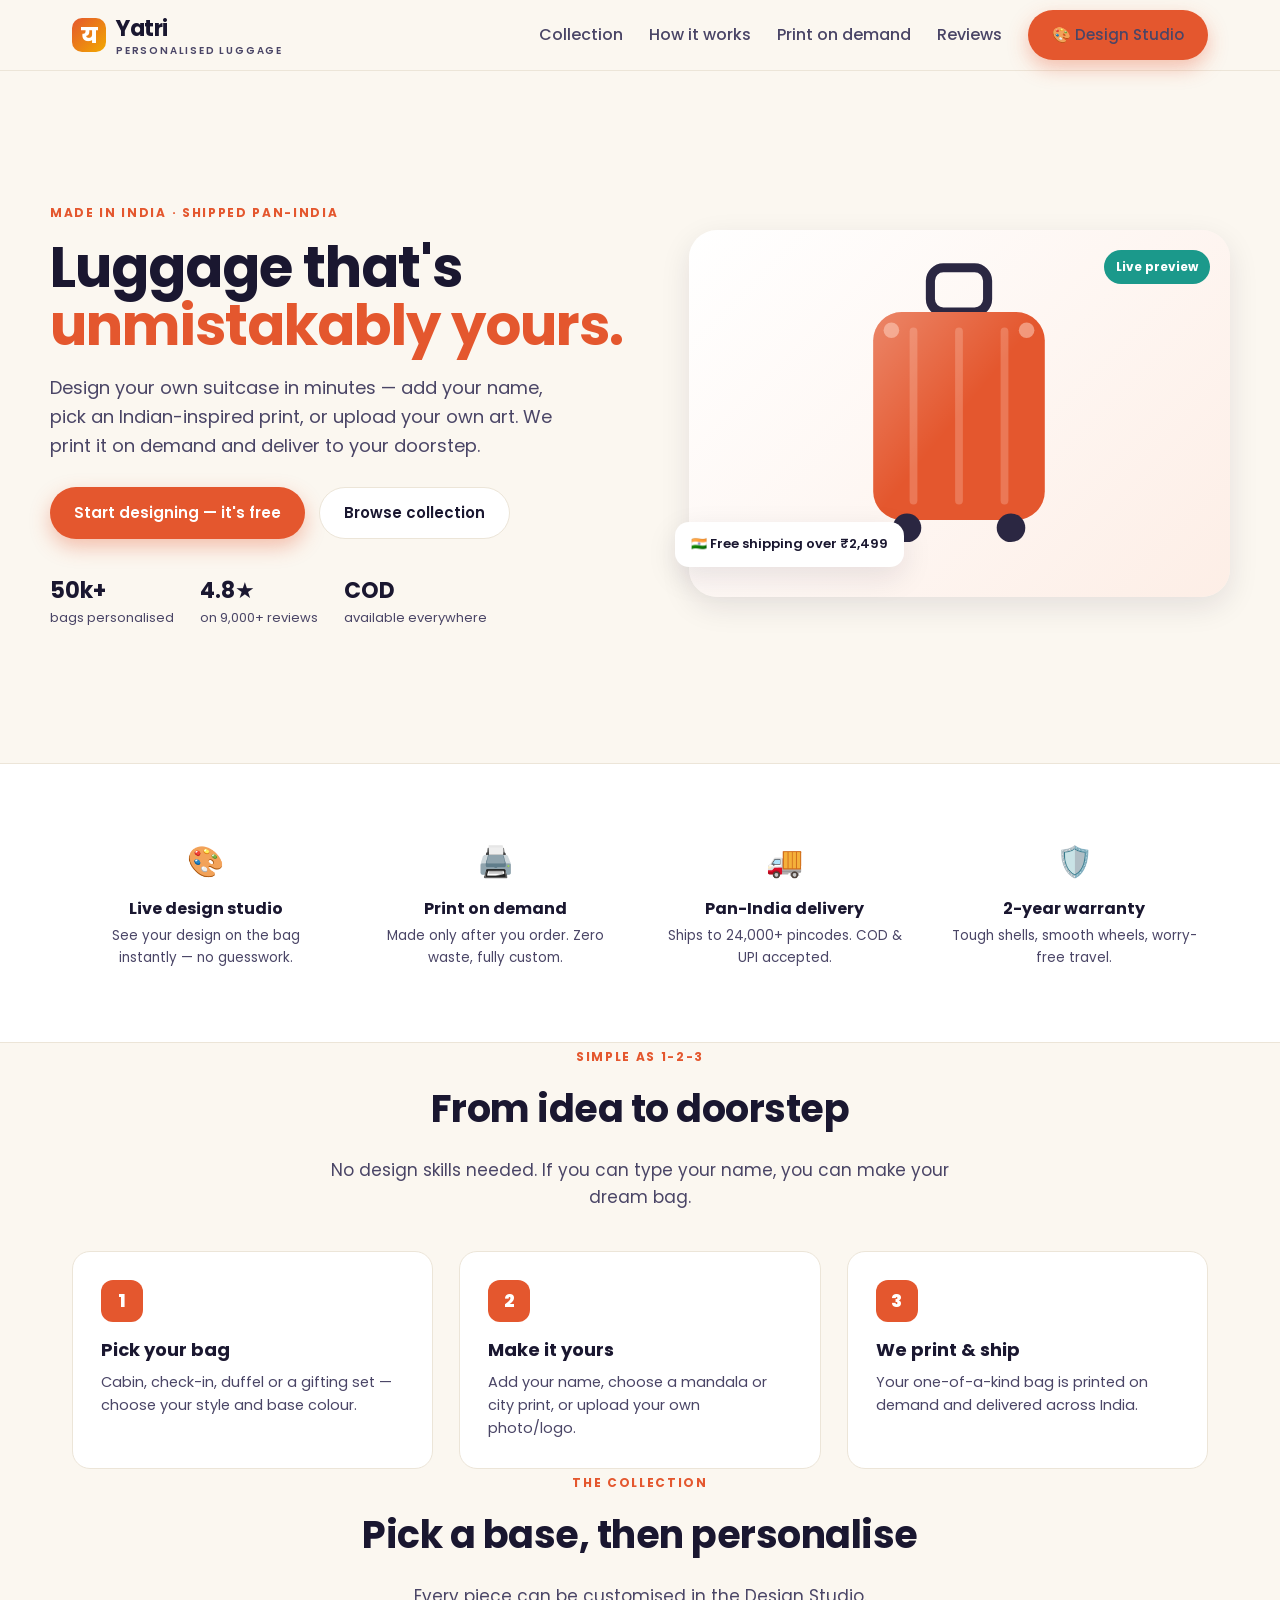
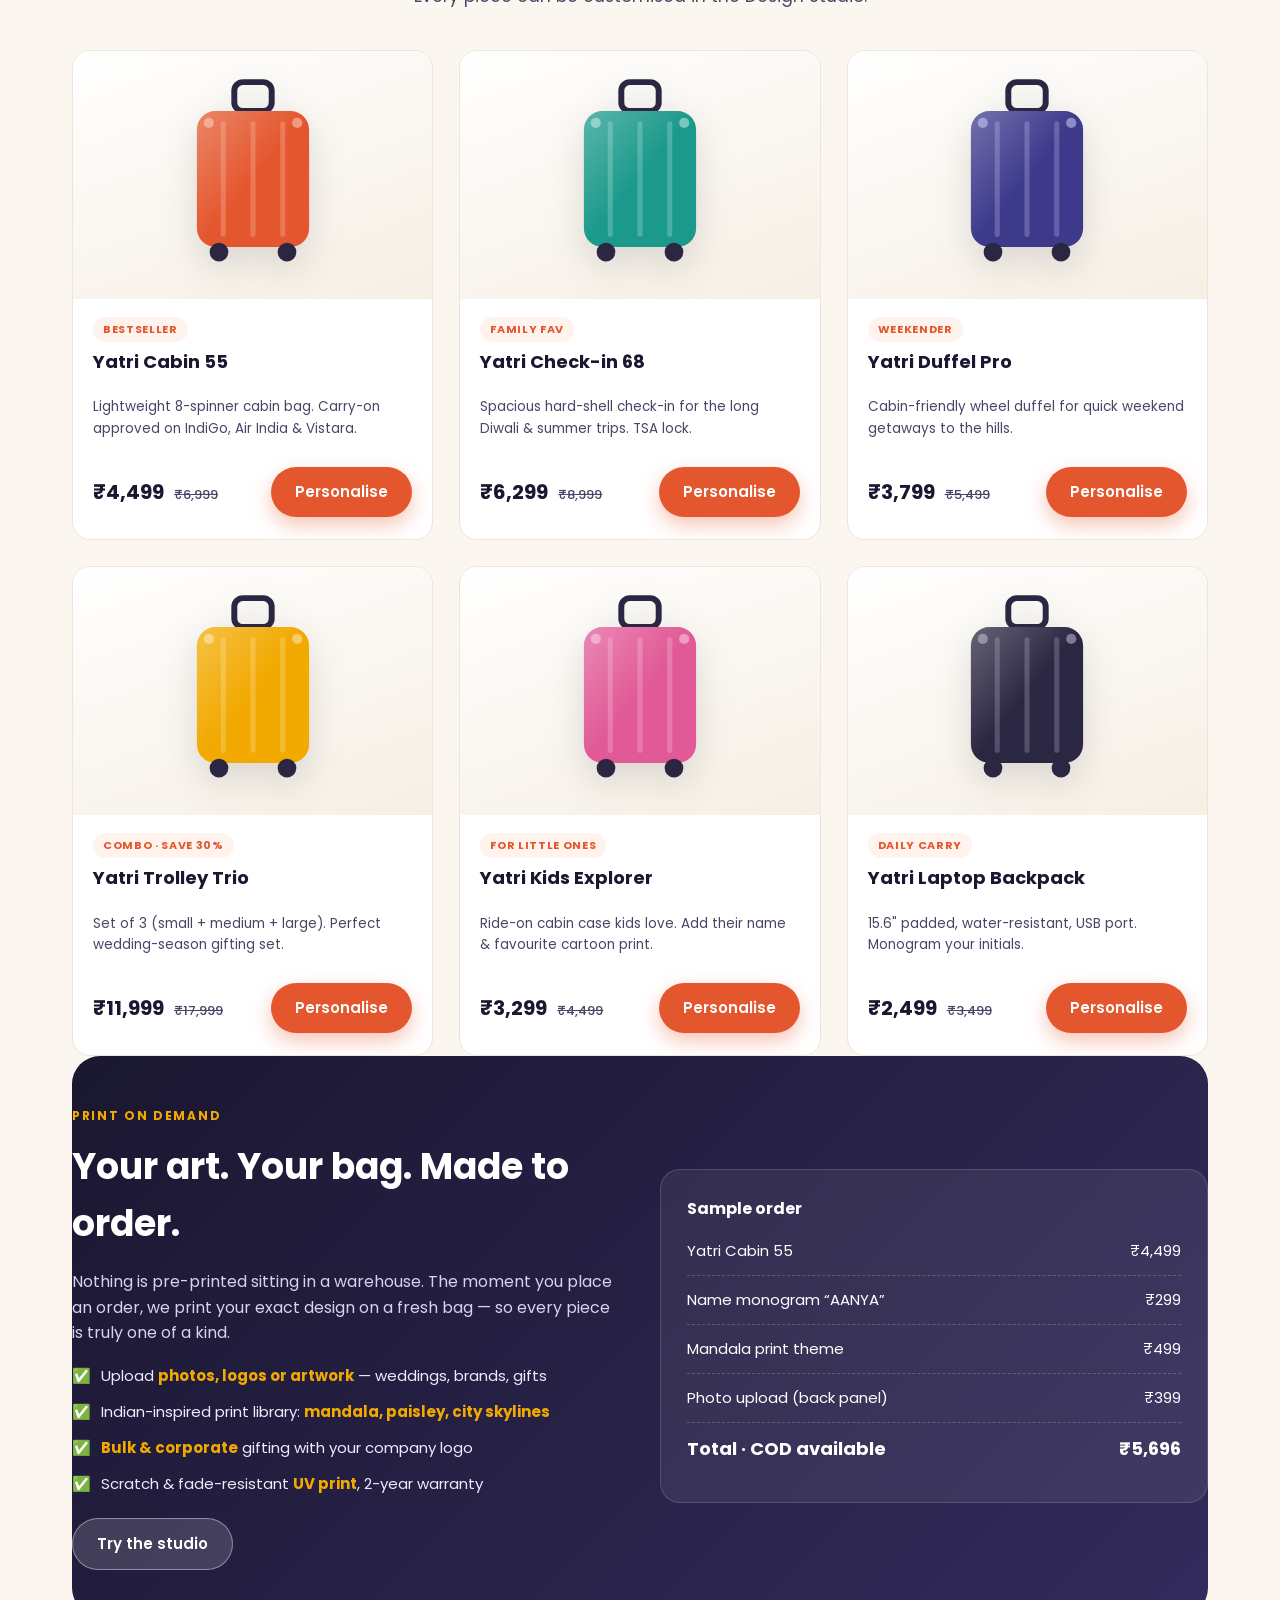
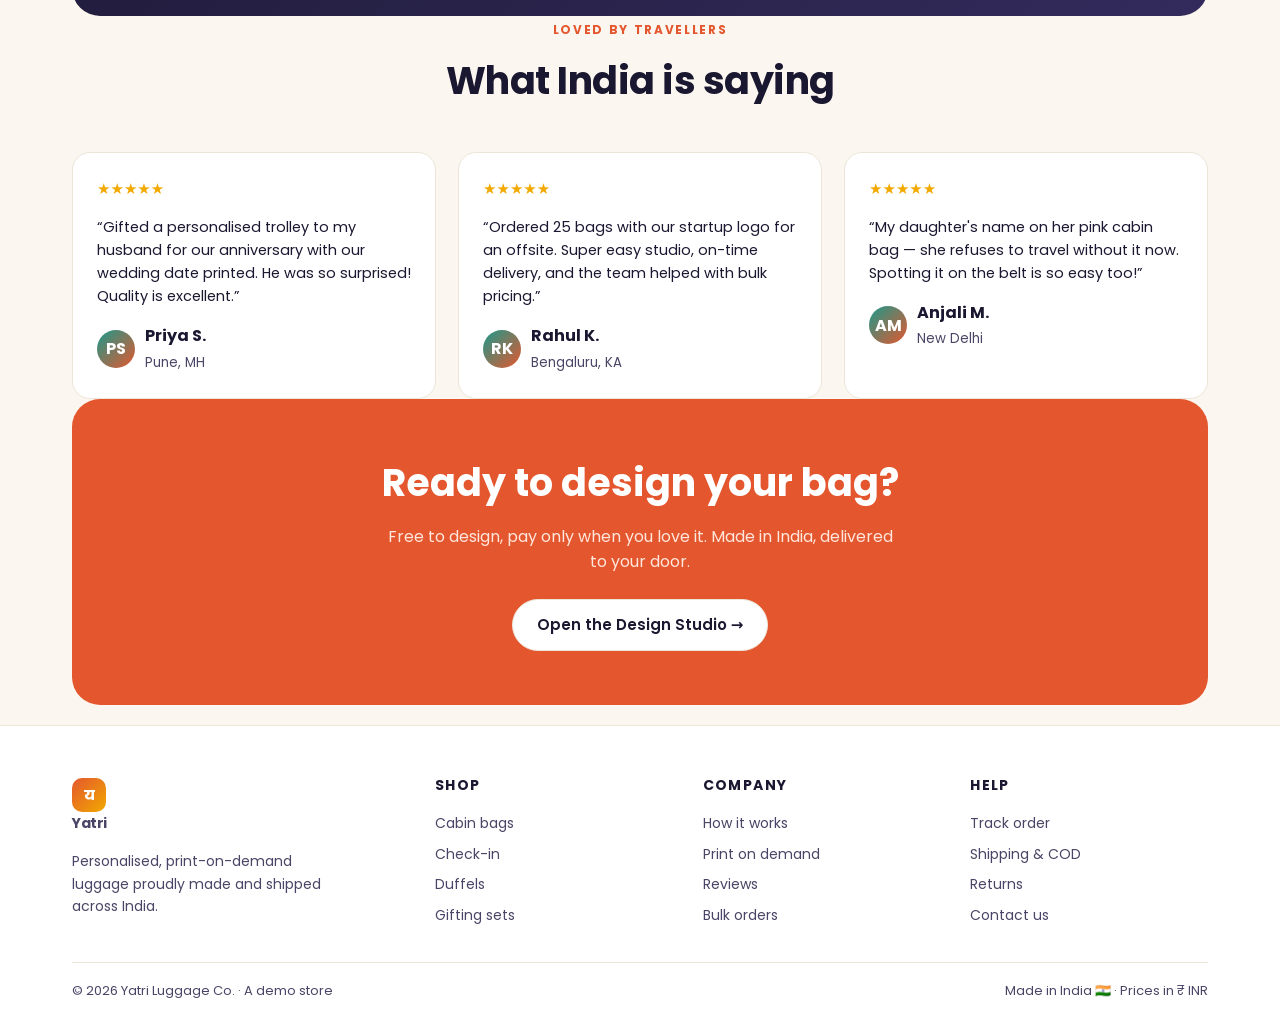
==== commit 1d269495: "Add Yatri: personalized print-on-demand luggage site with live design studio - Homepage with hero, c" ====
--- a/index.html
+++ b/index.html
@@ -1,804 +1,182 @@
 <!doctype html>
 <html lang="en">
 <head>
-<meta charset="utf-8" />
-<meta name="viewport" content="width=device-width,initial-scale=1" />
-<title>Luggage Design Extractor — 300 DPI · 4 sizes</title>
-<style>
-  :root {
-    --bg: #0e1014;
-    --panel: #161a22;
-    --panel-2: #1d222d;
-    --border: #2a3140;
-    --text: #ecedf2;
-    --muted: #8d96a8;
-    --accent: #5b8cff;
-    --accent-2: #6ba1ff;
-    --ok: #4ade80;
-    --warn: #f6c13a;
-    --err: #ef4444;
-  }
-  * { box-sizing: border-box; }
-  html, body { margin: 0; padding: 0; background: var(--bg); color: var(--text); font: 14.5px/1.55 -apple-system, BlinkMacSystemFont, "Segoe UI", system-ui, sans-serif; min-height: 100vh; }
-  a { color: var(--accent); }
-  header { padding: 18px 28px; border-bottom: 1px solid var(--border); display: flex; align-items: center; justify-content: space-between; gap: 16px; flex-wrap: wrap; }
-  header h1 { margin: 0; font-size: 18px; font-weight: 700; letter-spacing: -0.01em; }
-  header .tag { color: var(--muted); font-size: 13px; }
-  header .right { display: flex; gap: 10px; align-items: center; }
-  .icon-btn { background: transparent; border: 1px solid var(--border); color: var(--text); padding: 6px 12px; border-radius: 6px; font: 600 13px inherit; cursor: pointer; }
-  .icon-btn:hover { background: var(--panel); }
-
-  main { display: grid; grid-template-columns: minmax(0,1fr) 380px; gap: 16px; padding: 16px; align-items: stretch; }
-  @media (max-width: 900px) { main { grid-template-columns: 1fr; } }
-
-  /* Stage (drop / preview area) */
-  .stage { background: var(--panel); border: 1px solid var(--border); border-radius: 12px; display: flex; flex-direction: column; overflow: hidden; }
-  .stage-body { flex: 1; min-height: 460px; display: flex; align-items: center; justify-content: center; position: relative; background: #0a0c10; }
-  .drop {
-    width: 92%; max-width: 720px; min-height: 360px;
-    border: 2px dashed var(--border); border-radius: 14px;
-    display: flex; flex-direction: column; align-items: center; justify-content: center;
-    gap: 14px; padding: 30px 20px; text-align: center; cursor: pointer;
-    transition: border-color 0.15s, background 0.15s;
-  }
-  .drop:hover, .drop.over { border-color: var(--accent); background: rgba(91, 140, 255, 0.06); }
-  .drop .icon { font-size: 52px; line-height: 1; }
-  .drop .title { font-size: 18px; font-weight: 600; }
-  .drop .sub { font-size: 13.5px; color: var(--muted); max-width: 460px; }
-  .drop input[type=file] { display: none; }
-
-  .canvas-wrap { position: relative; width: 100%; height: 100%; min-height: 460px; display: flex; align-items: center; justify-content: center; }
-  canvas#cv { max-width: 100%; max-height: 78vh; cursor: crosshair; display: block; }
-
-  .stage-foot { border-top: 1px solid var(--border); padding: 12px 16px; display: flex; gap: 10px; align-items: center; flex-wrap: wrap; }
-  .status { flex: 1; min-width: 200px; color: var(--muted); font-size: 13.5px; }
-  .status.ok { color: var(--ok); }
-  .status.err { color: var(--err); }
-
-  /* Right column */
-  .side { display: flex; flex-direction: column; gap: 16px; }
-  .card { background: var(--panel); border: 1px solid var(--border); border-radius: 12px; padding: 16px; }
-  .card h3 { margin: 0 0 10px 0; font-size: 12px; font-weight: 700; text-transform: uppercase; letter-spacing: 0.08em; color: var(--muted); }
-  .row { display: flex; gap: 10px; align-items: center; margin-bottom: 8px; }
-  .row:last-child { margin-bottom: 0; }
-  .row label { flex: 1; font-size: 13.5px; }
-  input[type=text], input[type=password] { background: #0a0c10; border: 1px solid var(--border); color: var(--text); padding: 8px 10px; border-radius: 6px; width: 100%; font: inherit; }
-  input[type=checkbox] { width: 16px; height: 16px; accent-color: var(--accent); }
-  .pill { display: inline-flex; align-items: center; gap: 4px; padding: 2px 8px; border-radius: 999px; font-size: 11.5px; background: var(--border); color: var(--muted); }
-  .pill.ok { background: rgba(74,222,128,0.14); color: var(--ok); }
-  .pill.warn { background: rgba(246,193,58,0.16); color: var(--warn); }
-
-  .sizes { display: grid; grid-template-columns: 1fr 1fr; gap: 8px; }
-  .size-tile { background: var(--panel-2); border: 1px solid var(--border); border-radius: 8px; padding: 8px 10px; font-size: 13px; display: flex; flex-direction: column; gap: 2px; }
-  .size-tile b { font-weight: 700; }
-  .size-tile span { color: var(--muted); font-size: 11.5px; }
-
-  .actions { display: flex; gap: 10px; }
-  button.primary {
-    flex: 1; padding: 12px 16px; border: 0; border-radius: 8px;
-    background: var(--accent); color: white; font: 700 14.5px inherit; cursor: pointer;
-    transition: background 0.15s;
-  }
-  button.primary:hover { background: var(--accent-2); }
-  button.primary:disabled { background: #353c4c; color: #6c7488; cursor: not-allowed; }
-  button.ghost { padding: 10px 14px; border: 1px solid var(--border); border-radius: 8px; background: transparent; color: var(--text); font: 600 13.5px inherit; cursor: pointer; }
-  button.ghost:hover { background: var(--panel-2); }
-
-  /* Progress */
-  .progress { height: 6px; background: var(--border); border-radius: 3px; overflow: hidden; margin-top: 10px; display: none; }
-  .progress.active { display: block; }
-  .progress .bar { height: 100%; background: linear-gradient(90deg, var(--accent), var(--accent-2)); width: 0; transition: width 0.25s; }
-
-  /* Modal */
-  .modal-bg { position: fixed; inset: 0; background: rgba(0,0,0,0.55); display: none; align-items: center; justify-content: center; z-index: 100; }
-  .modal-bg.show { display: flex; }
-  .modal { background: var(--panel); border: 1px solid var(--border); border-radius: 14px; padding: 22px; max-width: 480px; width: 92%; }
-  .modal h2 { margin: 0 0 6px 0; font-size: 16px; }
-  .modal p { color: var(--muted); font-size: 13.5px; margin: 0 0 14px 0; }
-  .modal .actions { margin-top: 16px; }
-
-  /* Footer */
-  footer { padding: 14px 28px 22px; color: var(--muted); font-size: 12.5px; text-align: center; }
-  footer a { color: var(--accent); }
-</style>
+<meta charset="utf-8">
+<meta name="viewport" content="width=device-width,initial-scale=1">
+<title>Yatri — Personalized Luggage, Made in India</title>
+<meta name="description" content="Design your own suitcase. Add your name, choose Indian-inspired prints, or upload your art — print-on-demand luggage delivered across India.">
+<link rel="preconnect" href="https://fonts.googleapis.com">
+<link href="https://fonts.googleapis.com/css2?family=Poppins:wght@400;500;600;700;800&display=swap" rel="stylesheet">
+<link rel="stylesheet" href="assets/css/style.css">
 </head>
 <body>
 
-<header>
-  <div>
-    <h1>Luggage Design Extractor</h1>
-    <div class="tag">Drop a luggage photo → recover the print design at 300 DPI in 4 sizes</div>
-  </div>
-  <div class="right">
-    <button class="icon-btn" id="settingsBtn" title="OpenAI key & options">Settings</button>
-    <a class="icon-btn" href="https://github.com/angadkohli/ask" target="_blank" rel="noopener">GitHub</a>
+<!-- HEADER -->
+<header class="site-header">
+  <div class="container nav">
+    <a class="logo" href="index.html">
+      <span class="mark">य</span>
+      <span>Yatri<small>PERSONALISED LUGGAGE</small></span>
+    </a>
+    <nav class="nav-links" id="navLinks">
+      <a href="#collection">Collection</a>
+      <a href="#how">How it works</a>
+      <a href="#pod">Print on demand</a>
+      <a href="#reviews">Reviews</a>
+      <a class="btn btn-primary" href="studio.html">🎨 Design Studio</a>
+    </nav>
+    <button class="menu-toggle" id="menuToggle" aria-label="Menu">☰</button>
   </div>
 </header>
 
-<main>
-  <section class="stage">
-    <div class="stage-body" id="stageBody">
-      <label class="drop" id="dropZone" for="fileInput">
-        <div class="icon">&#x1F9F3;</div>
-        <div class="title">Drop a luggage photo here</div>
-        <div class="sub">or <b style="color: var(--accent);">click to choose a file</b> &middot; PNG / JPG.<br>Best results with a clean studio shot (suitcase on white background).</div>
-        <input type="file" id="fileInput" accept="image/*" />
-      </label>
-      <div class="canvas-wrap" id="canvasWrap" style="display:none">
-        <canvas id="cv"></canvas>
+<!-- HERO -->
+<section class="hero">
+  <div class="container hero-grid">
+    <div>
+      <span class="eyebrow">Made in India · Shipped pan-India</span>
+      <h1>Luggage that's <span>unmistakably yours.</span></h1>
+      <p class="lead">Design your own suitcase in minutes — add your name, pick an Indian-inspired print, or upload your own art. We print it on demand and deliver to your doorstep.</p>
+      <div class="hero-cta">
+        <a class="btn btn-primary" href="studio.html">Start designing — it's free</a>
+        <a class="btn btn-ghost" href="#collection">Browse collection</a>
+      </div>
+      <div class="hero-trust">
+        <div><b>50k+</b> bags personalised</div>
+        <div><b>4.8★</b> on 9,000+ reviews</div>
+        <div><b>COD</b> available everywhere</div>
       </div>
     </div>
-    <div class="stage-foot">
-      <div class="status" id="status">Waiting for a luggage photo&hellip;</div>
-      <button class="ghost" id="resetBtn" disabled>Reset</button>
-      <button class="ghost" id="reuploadBtn" disabled>Upload different photo</button>
+    <div class="hero-art" id="heroArt">
+      <span class="tag">Live preview</span>
+      <!-- suitcase injected by JS -->
+      <div id="heroSuitcase" style="max-width:260px;margin:0 auto"></div>
+      <div class="float-badge">🇮🇳 Free shipping over ₹2,499</div>
     </div>
-    <div class="progress" id="progress"><div class="bar" id="progressBar"></div></div>
-  </section>
+  </div>
+</section>
 
-  <aside class="side">
+<!-- FEATURES -->
+<section class="features">
+  <div class="container feature-grid">
+    <div class="feature"><div class="ic">🎨</div><h4>Live design studio</h4><p>See your design on the bag instantly — no guesswork.</p></div>
+    <div class="feature"><div class="ic">🖨️</div><h4>Print on demand</h4><p>Made only after you order. Zero waste, fully custom.</p></div>
+    <div class="feature"><div class="ic">🚚</div><h4>Pan-India delivery</h4><p>Ships to 24,000+ pincodes. COD & UPI accepted.</p></div>
+    <div class="feature"><div class="ic">🛡️</div><h4>2-year warranty</h4><p>Tough shells, smooth wheels, worry-free travel.</p></div>
+  </div>
+</section>
 
-    <div class="card">
-      <h3>Step 1 &middot; Detected design panel</h3>
-      <p style="color: var(--muted); font-size: 13px; margin: 0 0 8px 0;">
-        Auto-detected on upload. Drag any red corner on the image to refine if it's off.
-      </p>
-      <div class="row">
-        <label>Auto-detection</label>
-        <span class="pill" id="autoPill">waiting</span>
+<!-- HOW IT WORKS -->
+<section id="how" class="container">
+  <div class="section-head">
+    <span class="eyebrow">Simple as 1-2-3</span>
+    <h2>From idea to doorstep</h2>
+    <p>No design skills needed. If you can type your name, you can make your dream bag.</p>
+  </div>
+  <div class="steps">
+    <div class="step"><div class="num">1</div><h4>Pick your bag</h4><p>Cabin, check-in, duffel or a gifting set — choose your style and base colour.</p></div>
+    <div class="step"><div class="num">2</div><h4>Make it yours</h4><p>Add your name, choose a mandala or city print, or upload your own photo/logo.</p></div>
+    <div class="step"><div class="num">3</div><h4>We print & ship</h4><p>Your one-of-a-kind bag is printed on demand and delivered across India.</p></div>
+  </div>
+</section>
+
+<!-- COLLECTION -->
+<section id="collection" class="container">
+  <div class="section-head">
+    <span class="eyebrow">The collection</span>
+    <h2>Pick a base, then personalise</h2>
+    <p>Every piece can be customised in the Design Studio.</p>
+  </div>
+  <div class="product-grid" id="product-grid"><!-- injected by products.js --></div>
+</section>
+
+<!-- PRINT ON DEMAND -->
+<section class="container">
+  <div class="pod">
+    <div class="container pod-grid" style="padding:46px 0">
+      <div>
+        <span class="eyebrow" style="color:var(--gold)">Print on demand</span>
+        <h2>Your art. Your bag. Made to order.</h2>
+        <p>Nothing is pre-printed sitting in a warehouse. The moment you place an order, we print your exact design on a fresh bag — so every piece is truly one of a kind.</p>
+        <ul>
+          <li>✅ <span>Upload <b>photos, logos or artwork</b> — weddings, brands, gifts</span></li>
+          <li>✅ <span>Indian-inspired print library: <b>mandala, paisley, city skylines</b></span></li>
+          <li>✅ <span><b>Bulk & corporate</b> gifting with your company logo</span></li>
+          <li>✅ <span>Scratch & fade-resistant <b>UV print</b>, 2-year warranty</span></li>
+        </ul>
+        <a class="btn btn-light" href="studio.html" style="margin-top:22px">Try the studio</a>
+      </div>
+      <div class="pod-card">
+        <h4 style="margin:0 0 6px">Sample order</h4>
+        <div class="line"><span>Yatri Cabin 55</span><span>₹4,499</span></div>
+        <div class="line"><span>Name monogram “AANYA”</span><span>₹299</span></div>
+        <div class="line"><span>Mandala print theme</span><span>₹499</span></div>
+        <div class="line"><span>Photo upload (back panel)</span><span>₹399</span></div>
+        <div class="line"><span>Total · COD available</span><span>₹5,696</span></div>
       </div>
     </div>
+  </div>
+</section>
 
-    <div class="card">
-      <h3>Step 2 &middot; Output sizes (300 DPI each)</h3>
-      <div class="sizes">
-        <div class="size-tile"><b>16 &times; 20 in</b><span>4800 &times; 6000 px</span></div>
-        <div class="size-tile"><b>18 &times; 24 in</b><span>5400 &times; 7200 px</span></div>
-        <div class="size-tile"><b>22 &times; 29 in</b><span>6600 &times; 8700 px</span></div>
-        <div class="size-tile"><b>24 &times; 32.125 in</b><span>7200 &times; 9637 px</span></div>
+<!-- REVIEWS -->
+<section id="reviews" class="container">
+  <div class="section-head">
+    <span class="eyebrow">Loved by travellers</span>
+    <h2>What India is saying</h2>
+  </div>
+  <div class="reviews">
+    <div class="review">
+      <div class="stars">★★★★★</div>
+      <p>“Gifted a personalised trolley to my husband for our anniversary with our wedding date printed. He was so surprised! Quality is excellent.”</p>
+      <div class="who"><div class="av">PS</div><div><b>Priya S.</b><br><small>Pune, MH</small></div></div>
+    </div>
+    <div class="review">
+      <div class="stars">★★★★★</div>
+      <p>“Ordered 25 bags with our startup logo for an offsite. Super easy studio, on-time delivery, and the team helped with bulk pricing.”</p>
+      <div class="who"><div class="av">RK</div><div><b>Rahul K.</b><br><small>Bengaluru, KA</small></div></div>
+    </div>
+    <div class="review">
+      <div class="stars">★★★★★</div>
+      <p>“My daughter's name on her pink cabin bag — she refuses to travel without it now. Spotting it on the belt is so easy too!”</p>
+      <div class="who"><div class="av">AM</div><div><b>Anjali M.</b><br><small>New Delhi</small></div></div>
+    </div>
+  </div>
+</section>
+
+<!-- CTA -->
+<section class="container">
+  <div class="cta-band">
+    <h2>Ready to design your bag?</h2>
+    <p>Free to design, pay only when you love it. Made in India, delivered to your door.</p>
+    <a class="btn btn-ghost" href="studio.html">Open the Design Studio →</a>
+  </div>
+</section>
+
+<!-- FOOTER -->
+<footer>
+  <div class="container">
+    <div class="foot-grid">
+      <div>
+        <a class="logo" href="index.html"><span class="mark">य</span><span>Yatri</span></a>
+        <p style="color:var(--ink-soft);font-size:14px;max-width:280px;margin-top:12px">Personalised, print-on-demand luggage proudly made and shipped across India.</p>
       </div>
-      <div class="row" style="margin-top: 12px;">
-        <input type="checkbox" id="removeText" checked>
-        <label for="removeText">Remove text (name + brand)</label>
-      </div>
-      <div class="row">
-        <input type="checkbox" id="useOpenAI">
-        <label for="useOpenAI">Use OpenAI for cleanup <span class="pill warn" id="keyPill">no key</span></label>
-      </div>
+      <div><h5>Shop</h5><a href="#collection">Cabin bags</a><a href="#collection">Check-in</a><a href="#collection">Duffels</a><a href="#collection">Gifting sets</a></div>
+      <div><h5>Company</h5><a href="#how">How it works</a><a href="#pod">Print on demand</a><a href="#reviews">Reviews</a><a href="#">Bulk orders</a></div>
+      <div><h5>Help</h5><a href="#">Track order</a><a href="#">Shipping & COD</a><a href="#">Returns</a><a href="#">Contact us</a></div>
     </div>
-
-    <div class="card">
-      <h3>Step 3 &middot; Extract</h3>
-      <div class="actions">
-        <button class="primary" id="extractBtn" disabled>Extract design + download ZIP</button>
-      </div>
-      <p style="color: var(--muted); font-size: 12.5px; margin: 10px 0 0;">
-        Output: <code>design_300dpi_<i>SIZE</i>.png</code> &times; 4 + a single combined PDF, bundled as <code>design_print_ready.zip</code>.
-      </p>
+    <div class="foot-bottom">
+      <span>© 2026 Yatri Luggage Co. · A demo store</span>
+      <span>Made in India 🇮🇳 · Prices in ₹ INR</span>
     </div>
-
-  </aside>
-</main>
-
-<footer>
-  Runs entirely in your browser. Your photo never leaves your device (except for the optional OpenAI cleanup, which you control).
-  &middot; Source on <a href="https://github.com/angadkohli/ask" target="_blank" rel="noopener">GitHub</a>
+  </div>
 </footer>
 
-<!-- Settings modal -->
-<div class="modal-bg" id="settingsModal">
-  <div class="modal">
-    <h2>Settings</h2>
-    <p>Your OpenAI API key is stored only in this browser (localStorage). It's used to call <code>gpt-image-1</code> for the hardware / text cleanup, which produces noticeably cleaner results than the offline mode.</p>
-    <div class="row">
-      <input type="password" id="apiKeyInput" placeholder="sk-..." autocomplete="off" />
-    </div>
-    <p style="font-size: 12px;">Per call cost ~$0.05&ndash;$0.19 at 'high' quality. About 4 calls per luggage (1 hardware + 3 outpaint borders).</p>
-    <div class="actions">
-      <button class="ghost" id="settingsCancel" style="flex:1">Cancel</button>
-      <button class="primary" id="settingsSave">Save</button>
-    </div>
-  </div>
-</div>
-
-<!-- Vendored libs -->
-<script>/* JSZip 3.10.1 inlined */
-/*!
-
-JSZip v3.10.1 - A JavaScript class for generating and reading zip files
-<http://stuartk.com/jszip>
-
-(c) 2009-2016 Stuart Knightley <stuart [at] stuartk.com>
-Dual licenced under the MIT license or GPLv3. See https://raw.github.com/Stuk/jszip/main/LICENSE.markdown.
-
-JSZip uses the library pako released under the MIT license :
-https://github.com/nodeca/pako/blob/main/LICENSE
-*/
-
-!function(e){if("object"==typeof exports&&"undefined"!=typeof module)module.exports=e();else if("function"==typeof define&&define.amd)define([],e);else{("undefined"!=typeof window?window:"undefined"!=typeof global?global:"undefined"!=typeof self?self:this).JSZip=e()}}(function(){return function s(a,o,h){function u(r,e){if(!o[r]){if(!a[r]){var t="function"==typeof require&&require;if(!e&&t)return t(r,!0);if(l)return l(r,!0);var n=new Error("Cannot find module '"+r+"'");throw n.code="MODULE_NOT_FOUND",n}var i=o[r]={exports:{}};a[r][0].call(i.exports,function(e){var t=a[r][1][e];return u(t||e)},i,i.exports,s,a,o,h)}return o[r].exports}for(var l="function"==typeof require&&require,e=0;e<h.length;e++)u(h[e]);return u}({1:[function(e,t,r){"use strict";var d=e("./utils"),c=e("./support"),p="ABCDEFGHIJKLMNOPQRSTUVWXYZabcdefghijklmnopqrstuvwxyz0123456789+/=";r.encode=function(e){for(var t,r,n,i,s,a,o,h=[],u=0,l=e.length,f=l,c="string"!==d.getTypeOf(e);u<e.length;)f=l-u,n=c?(t=e[u++],r=u<l?e[u++]:0,u<l?e[u++]:0):(t=e.charCodeAt(u++),r=u<l?e.charCodeAt(u++):0,u<l?e.charCodeAt(u++):0),i=t>>2,s=(3&t)<<4|r>>4,a=1<f?(15&r)<<2|n>>6:64,o=2<f?63&n:64,h.push(p.charAt(i)+p.charAt(s)+p.charAt(a)+p.charAt(o));return h.join("")},r.decode=function(e){var t,r,n,i,s,a,o=0,h=0,u="data:";if(e.substr(0,u.length)===u)throw new Error("Invalid base64 input, it looks like a data url.");var l,f=3*(e=e.replace(/[^A-Za-z0-9+/=]/g,"")).length/4;if(e.charAt(e.length-1)===p.charAt(64)&&f--,e.charAt(e.length-2)===p.charAt(64)&&f--,f%1!=0)throw new Error("Invalid base64 input, bad content length.");for(l=c.uint8array?new Uint8Array(0|f):new Array(0|f);o<e.length;)t=p.indexOf(e.charAt(o++))<<2|(i=p.indexOf(e.charAt(o++)))>>4,r=(15&i)<<4|(s=p.indexOf(e.charAt(o++)))>>2,n=(3&s)<<6|(a=p.indexOf(e.charAt(o++))),l[h++]=t,64!==s&&(l[h++]=r),64!==a&&(l[h++]=n);return l}},{"./support":30,"./utils":32}],2:[function(e,t,r){"use strict";var n=e("./external"),i=e("./stream/DataWorker"),s=e("./stream/Crc32Probe"),a=e("./stream/DataLengthProbe");function o(e,t,r,n,i){this.compressedSize=e,this.uncompressedSize=t,this.crc32=r,this.compression=n,this.compressedContent=i}o.prototype={getContentWorker:function(){var e=new i(n.Promise.resolve(this.compressedContent)).pipe(this.compression.uncompressWorker()).pipe(new a("data_length")),t=this;return e.on("end",function(){if(this.streamInfo.data_length!==t.uncompressedSize)throw new Error("Bug : uncompressed data size mismatch")}),e},getCompressedWorker:function(){return new i(n.Promise.resolve(this.compressedContent)).withStreamInfo("compressedSize",this.compressedSize).withStreamInfo("uncompressedSize",this.uncompressedSize).withStreamInfo("crc32",this.crc32).withStreamInfo("compression",this.compression)}},o.createWorkerFrom=function(e,t,r){return e.pipe(new s).pipe(new a("uncompressedSize")).pipe(t.compressWorker(r)).pipe(new a("compressedSize")).withStreamInfo("compression",t)},t.exports=o},{"./external":6,"./stream/Crc32Probe":25,"./stream/DataLengthProbe":26,"./stream/DataWorker":27}],3:[function(e,t,r){"use strict";var n=e("./stream/GenericWorker");r.STORE={magic:"\0\0",compressWorker:function(){return new n("STORE compression")},uncompressWorker:function(){return new n("STORE decompression")}},r.DEFLATE=e("./flate")},{"./flate":7,"./stream/GenericWorker":28}],4:[function(e,t,r){"use strict";var n=e("./utils");var o=function(){for(var e,t=[],r=0;r<256;r++){e=r;for(var n=0;n<8;n++)e=1&e?3988292384^e>>>1:e>>>1;t[r]=e}return t}();t.exports=function(e,t){return void 0!==e&&e.length?"string"!==n.getTypeOf(e)?function(e,t,r,n){var i=o,s=n+r;e^=-1;for(var a=n;a<s;a++)e=e>>>8^i[255&(e^t[a])];return-1^e}(0|t,e,e.length,0):function(e,t,r,n){var i=o,s=n+r;e^=-1;for(var a=n;a<s;a++)e=e>>>8^i[255&(e^t.charCodeAt(a))];return-1^e}(0|t,e,e.length,0):0}},{"./utils":32}],5:[function(e,t,r){"use strict";r.base64=!1,r.binary=!1,r.dir=!1,r.createFolders=!0,r.date=null,r.compression=null,r.compressionOptions=null,r.comment=null,r.unixPermissions=null,r.dosPermissions=null},{}],6:[function(e,t,r){"use strict";var n=null;n="undefined"!=typeof Promise?Promise:e("lie"),t.exports={Promise:n}},{lie:37}],7:[function(e,t,r){"use strict";var n="undefined"!=typeof Uint8Array&&"undefined"!=typeof Uint16Array&&"undefined"!=typeof Uint32Array,i=e("pako"),s=e("./utils"),a=e("./stream/GenericWorker"),o=n?"uint8array":"array";function h(e,t){a.call(this,"FlateWorker/"+e),this._pako=null,this._pakoAction=e,this._pakoOptions=t,this.meta={}}r.magic="\b\0",s.inherits(h,a),h.prototype.processChunk=function(e){this.meta=e.meta,null===this._pako&&this._createPako(),this._pako.push(s.transformTo(o,e.data),!1)},h.prototype.flush=function(){a.prototype.flush.call(this),null===this._pako&&this._createPako(),this._pako.push([],!0)},h.prototype.cleanUp=function(){a.prototype.cleanUp.call(this),this._pako=null},h.prototype._createPako=function(){this._pako=new i[this._pakoAction]({raw:!0,level:this._pakoOptions.level||-1});var t=this;this._pako.onData=function(e){t.push({data:e,meta:t.meta})}},r.compressWorker=function(e){return new h("Deflate",e)},r.uncompressWorker=function(){return new h("Inflate",{})}},{"./stream/GenericWorker":28,"./utils":32,pako:38}],8:[function(e,t,r){"use strict";function A(e,t){var r,n="";for(r=0;r<t;r++)n+=String.fromCharCode(255&e),e>>>=8;return n}function n(e,t,r,n,i,s){var a,o,h=e.file,u=e.compression,l=s!==O.utf8encode,f=I.transformTo("string",s(h.name)),c=I.transformTo("string",O.utf8encode(h.name)),d=h.comment,p=I.transformTo("string",s(d)),m=I.transformTo("string",O.utf8encode(d)),_=c.length!==h.name.length,g=m.length!==d.length,b="",v="",y="",w=h.dir,k=h.date,x={crc32:0,compressedSize:0,uncompressedSize:0};t&&!r||(x.crc32=e.crc32,x.compressedSize=e.compressedSize,x.uncompressedSize=e.uncompressedSize);var S=0;t&&(S|=8),l||!_&&!g||(S|=2048);var z=0,C=0;w&&(z|=16),"UNIX"===i?(C=798,z|=function(e,t){var r=e;return e||(r=t?16893:33204),(65535&r)<<16}(h.unixPermissions,w)):(C=20,z|=function(e){return 63&(e||0)}(h.dosPermissions)),a=k.getUTCHours(),a<<=6,a|=k.getUTCMinutes(),a<<=5,a|=k.getUTCSeconds()/2,o=k.getUTCFullYear()-1980,o<<=4,o|=k.getUTCMonth()+1,o<<=5,o|=k.getUTCDate(),_&&(v=A(1,1)+A(B(f),4)+c,b+="up"+A(v.length,2)+v),g&&(y=A(1,1)+A(B(p),4)+m,b+="uc"+A(y.length,2)+y);var E="";return E+="\n\0",E+=A(S,2),E+=u.magic,E+=A(a,2),E+=A(o,2),E+=A(x.crc32,4),E+=A(x.compressedSize,4),E+=A(x.uncompressedSize,4),E+=A(f.length,2),E+=A(b.length,2),{fileRecord:R.LOCAL_FILE_HEADER+E+f+b,dirRecord:R.CENTRAL_FILE_HEADER+A(C,2)+E+A(p.length,2)+"\0\0\0\0"+A(z,4)+A(n,4)+f+b+p}}var I=e("../utils"),i=e("../stream/GenericWorker"),O=e("../utf8"),B=e("../crc32"),R=e("../signature");function s(e,t,r,n){i.call(this,"ZipFileWorker"),this.bytesWritten=0,this.zipComment=t,this.zipPlatform=r,this.encodeFileName=n,this.streamFiles=e,this.accumulate=!1,this.contentBuffer=[],this.dirRecords=[],this.currentSourceOffset=0,this.entriesCount=0,this.currentFile=null,this._sources=[]}I.inherits(s,i),s.prototype.push=function(e){var t=e.meta.percent||0,r=this.entriesCount,n=this._sources.length;this.accumulate?this.contentBuffer.push(e):(this.bytesWritten+=e.data.length,i.prototype.push.call(this,{data:e.data,meta:{currentFile:this.currentFile,percent:r?(t+100*(r-n-1))/r:100}}))},s.prototype.openedSource=function(e){this.currentSourceOffset=this.bytesWritten,this.currentFile=e.file.name;var t=this.streamFiles&&!e.file.dir;if(t){var r=n(e,t,!1,this.currentSourceOffset,this.zipPlatform,this.encodeFileName);this.push({data:r.fileRecord,meta:{percent:0}})}else this.accumulate=!0},s.prototype.closedSource=function(e){this.accumulate=!1;var t=this.streamFiles&&!e.file.dir,r=n(e,t,!0,this.currentSourceOffset,this.zipPlatform,this.encodeFileName);if(this.dirRecords.push(r.dirRecord),t)this.push({data:function(e){return R.DATA_DESCRIPTOR+A(e.crc32,4)+A(e.compressedSize,4)+A(e.uncompressedSize,4)}(e),meta:{percent:100}});else for(this.push({data:r.fileRecord,meta:{percent:0}});this.contentBuffer.length;)this.push(this.contentBuffer.shift());this.currentFile=null},s.prototype.flush=function(){for(var e=this.bytesWritten,t=0;t<this.dirRecords.length;t++)this.push({data:this.dirRecords[t],meta:{percent:100}});var r=this.bytesWritten-e,n=function(e,t,r,n,i){var s=I.transformTo("string",i(n));return R.CENTRAL_DIRECTORY_END+"\0\0\0\0"+A(e,2)+A(e,2)+A(t,4)+A(r,4)+A(s.length,2)+s}(this.dirRecords.length,r,e,this.zipComment,this.encodeFileName);this.push({data:n,meta:{percent:100}})},s.prototype.prepareNextSource=function(){this.previous=this._sources.shift(),this.openedSource(this.previous.streamInfo),this.isPaused?this.previous.pause():this.previous.resume()},s.prototype.registerPrevious=function(e){this._sources.push(e);var t=this;return e.on("data",function(e){t.processChunk(e)}),e.on("end",function(){t.closedSource(t.previous.streamInfo),t._sources.length?t.prepareNextSource():t.end()}),e.on("error",function(e){t.error(e)}),this},s.prototype.resume=function(){return!!i.prototype.resume.call(this)&&(!this.previous&&this._sources.length?(this.prepareNextSource(),!0):this.previous||this._sources.length||this.generatedError?void 0:(this.end(),!0))},s.prototype.error=function(e){var t=this._sources;if(!i.prototype.error.call(this,e))return!1;for(var r=0;r<t.length;r++)try{t[r].error(e)}catch(e){}return!0},s.prototype.lock=function(){i.prototype.lock.call(this);for(var e=this._sources,t=0;t<e.length;t++)e[t].lock()},t.exports=s},{"../crc32":4,"../signature":23,"../stream/GenericWorker":28,"../utf8":31,"../utils":32}],9:[function(e,t,r){"use strict";var u=e("../compressions"),n=e("./ZipFileWorker");r.generateWorker=function(e,a,t){var o=new n(a.streamFiles,t,a.platform,a.encodeFileName),h=0;try{e.forEach(function(e,t){h++;var r=function(e,t){var r=e||t,n=u[r];if(!n)throw new Error(r+" is not a valid compression method !");return n}(t.options.compression,a.compression),n=t.options.compressionOptions||a.compressionOptions||{},i=t.dir,s=t.date;t._compressWorker(r,n).withStreamInfo("file",{name:e,dir:i,date:s,comment:t.comment||"",unixPermissions:t.unixPermissions,dosPermissions:t.dosPermissions}).pipe(o)}),o.entriesCount=h}catch(e){o.error(e)}return o}},{"../compressions":3,"./ZipFileWorker":8}],10:[function(e,t,r){"use strict";function n(){if(!(this instanceof n))return new n;if(arguments.length)throw new Error("The constructor with parameters has been removed in JSZip 3.0, please check the upgrade guide.");this.files=Object.create(null),this.comment=null,this.root="",this.clone=function(){var e=new n;for(var t in this)"function"!=typeof this[t]&&(e[t]=this[t]);return e}}(n.prototype=e("./object")).loadAsync=e("./load"),n.support=e("./support"),n.defaults=e("./defaults"),n.version="3.10.1",n.loadAsync=function(e,t){return(new n).loadAsync(e,t)},n.external=e("./external"),t.exports=n},{"./defaults":5,"./external":6,"./load":11,"./object":15,"./support":30}],11:[function(e,t,r){"use strict";var u=e("./utils"),i=e("./external"),n=e("./utf8"),s=e("./zipEntries"),a=e("./stream/Crc32Probe"),l=e("./nodejsUtils");function f(n){return new i.Promise(function(e,t){var r=n.decompressed.getContentWorker().pipe(new a);r.on("error",function(e){t(e)}).on("end",function(){r.streamInfo.crc32!==n.decompressed.crc32?t(new Error("Corrupted zip : CRC32 mismatch")):e()}).resume()})}t.exports=function(e,o){var h=this;return o=u.extend(o||{},{base64:!1,checkCRC32:!1,optimizedBinaryString:!1,createFolders:!1,decodeFileName:n.utf8decode}),l.isNode&&l.isStream(e)?i.Promise.reject(new Error("JSZip can't accept a stream when loading a zip file.")):u.prepareContent("the loaded zip file",e,!0,o.optimizedBinaryString,o.base64).then(function(e){var t=new s(o);return t.load(e),t}).then(function(e){var t=[i.Promise.resolve(e)],r=e.files;if(o.checkCRC32)for(var n=0;n<r.length;n++)t.push(f(r[n]));return i.Promise.all(t)}).then(function(e){for(var t=e.shift(),r=t.files,n=0;n<r.length;n++){var i=r[n],s=i.fileNameStr,a=u.resolve(i.fileNameStr);h.file(a,i.decompressed,{binary:!0,optimizedBinaryString:!0,date:i.date,dir:i.dir,comment:i.fileCommentStr.length?i.fileCommentStr:null,unixPermissions:i.unixPermissions,dosPermissions:i.dosPermissions,createFolders:o.createFolders}),i.dir||(h.file(a).unsafeOriginalName=s)}return t.zipComment.length&&(h.comment=t.zipComment),h})}},{"./external":6,"./nodejsUtils":14,"./stream/Crc32Probe":25,"./utf8":31,"./utils":32,"./zipEntries":33}],12:[function(e,t,r){"use strict";var n=e("../utils"),i=e("../stream/GenericWorker");function s(e,t){i.call(this,"Nodejs stream input adapter for "+e),this._upstreamEnded=!1,this._bindStream(t)}n.inherits(s,i),s.prototype._bindStream=function(e){var t=this;(this._stream=e).pause(),e.on("data",function(e){t.push({data:e,meta:{percent:0}})}).on("error",function(e){t.isPaused?this.generatedError=e:t.error(e)}).on("end",function(){t.isPaused?t._upstreamEnded=!0:t.end()})},s.prototype.pause=function(){return!!i.prototype.pause.call(this)&&(this._stream.pause(),!0)},s.prototype.resume=function(){return!!i.prototype.resume.call(this)&&(this._upstreamEnded?this.end():this._stream.resume(),!0)},t.exports=s},{"../stream/GenericWorker":28,"../utils":32}],13:[function(e,t,r){"use strict";var i=e("readable-stream").Readable;function n(e,t,r){i.call(this,t),this._helper=e;var n=this;e.on("data",function(e,t){n.push(e)||n._helper.pause(),r&&r(t)}).on("error",function(e){n.emit("error",e)}).on("end",function(){n.push(null)})}e("../utils").inherits(n,i),n.prototype._read=function(){this._helper.resume()},t.exports=n},{"../utils":32,"readable-stream":16}],14:[function(e,t,r){"use strict";t.exports={isNode:"undefined"!=typeof Buffer,newBufferFrom:function(e,t){if(Buffer.from&&Buffer.from!==Uint8Array.from)return Buffer.from(e,t);if("number"==typeof e)throw new Error('The "data" argument must not be a number');return new Buffer(e,t)},allocBuffer:function(e){if(Buffer.alloc)return Buffer.alloc(e);var t=new Buffer(e);return t.fill(0),t},isBuffer:function(e){return Buffer.isBuffer(e)},isStream:function(e){return e&&"function"==typeof e.on&&"function"==typeof e.pause&&"function"==typeof e.resume}}},{}],15:[function(e,t,r){"use strict";function s(e,t,r){var n,i=u.getTypeOf(t),s=u.extend(r||{},f);s.date=s.date||new Date,null!==s.compression&&(s.compression=s.compression.toUpperCase()),"string"==typeof s.unixPermissions&&(s.unixPermissions=parseInt(s.unixPermissions,8)),s.unixPermissions&&16384&s.unixPermissions&&(s.dir=!0),s.dosPermissions&&16&s.dosPermissions&&(s.dir=!0),s.dir&&(e=g(e)),s.createFolders&&(n=_(e))&&b.call(this,n,!0);var a="string"===i&&!1===s.binary&&!1===s.base64;r&&void 0!==r.binary||(s.binary=!a),(t instanceof c&&0===t.uncompressedSize||s.dir||!t||0===t.length)&&(s.base64=!1,s.binary=!0,t="",s.compression="STORE",i="string");var o=null;o=t instanceof c||t instanceof l?t:p.isNode&&p.isStream(t)?new m(e,t):u.prepareContent(e,t,s.binary,s.optimizedBinaryString,s.base64);var h=new d(e,o,s);this.files[e]=h}var i=e("./utf8"),u=e("./utils"),l=e("./stream/GenericWorker"),a=e("./stream/StreamHelper"),f=e("./defaults"),c=e("./compressedObject"),d=e("./zipObject"),o=e("./generate"),p=e("./nodejsUtils"),m=e("./nodejs/NodejsStreamInputAdapter"),_=function(e){"/"===e.slice(-1)&&(e=e.substring(0,e.length-1));var t=e.lastIndexOf("/");return 0<t?e.substring(0,t):""},g=function(e){return"/"!==e.slice(-1)&&(e+="/"),e},b=function(e,t){return t=void 0!==t?t:f.createFolders,e=g(e),this.files[e]||s.call(this,e,null,{dir:!0,createFolders:t}),this.files[e]};function h(e){return"[object RegExp]"===Object.prototype.toString.call(e)}var n={load:function(){throw new Error("This method has been removed in JSZip 3.0, please check the upgrade guide.")},forEach:function(e){var t,r,n;for(t in this.files)n=this.files[t],(r=t.slice(this.root.length,t.length))&&t.slice(0,this.root.length)===this.root&&e(r,n)},filter:function(r){var n=[];return this.forEach(function(e,t){r(e,t)&&n.push(t)}),n},file:function(e,t,r){if(1!==arguments.length)return e=this.root+e,s.call(this,e,t,r),this;if(h(e)){var n=e;return this.filter(function(e,t){return!t.dir&&n.test(e)})}var i=this.files[this.root+e];return i&&!i.dir?i:null},folder:function(r){if(!r)return this;if(h(r))return this.filter(function(e,t){return t.dir&&r.test(e)});var e=this.root+r,t=b.call(this,e),n=this.clone();return n.root=t.name,n},remove:function(r){r=this.root+r;var e=this.files[r];if(e||("/"!==r.slice(-1)&&(r+="/"),e=this.files[r]),e&&!e.dir)delete this.files[r];else for(var t=this.filter(function(e,t){return t.name.slice(0,r.length)===r}),n=0;n<t.length;n++)delete this.files[t[n].name];return this},generate:function(){throw new Error("This method has been removed in JSZip 3.0, please check the upgrade guide.")},generateInternalStream:function(e){var t,r={};try{if((r=u.extend(e||{},{streamFiles:!1,compression:"STORE",compressionOptions:null,type:"",platform:"DOS",comment:null,mimeType:"application/zip",encodeFileName:i.utf8encode})).type=r.type.toLowerCase(),r.compression=r.compression.toUpperCase(),"binarystring"===r.type&&(r.type="string"),!r.type)throw new Error("No output type specified.");u.checkSupport(r.type),"darwin"!==r.platform&&"freebsd"!==r.platform&&"linux"!==r.platform&&"sunos"!==r.platform||(r.platform="UNIX"),"win32"===r.platform&&(r.platform="DOS");var n=r.comment||this.comment||"";t=o.generateWorker(this,r,n)}catch(e){(t=new l("error")).error(e)}return new a(t,r.type||"string",r.mimeType)},generateAsync:function(e,t){return this.generateInternalStream(e).accumulate(t)},generateNodeStream:function(e,t){return(e=e||{}).type||(e.type="nodebuffer"),this.generateInternalStream(e).toNodejsStream(t)}};t.exports=n},{"./compressedObject":2,"./defaults":5,"./generate":9,"./nodejs/NodejsStreamInputAdapter":12,"./nodejsUtils":14,"./stream/GenericWorker":28,"./stream/StreamHelper":29,"./utf8":31,"./utils":32,"./zipObject":35}],16:[function(e,t,r){"use strict";t.exports=e("stream")},{stream:void 0}],17:[function(e,t,r){"use strict";var n=e("./DataReader");function i(e){n.call(this,e);for(var t=0;t<this.data.length;t++)e[t]=255&e[t]}e("../utils").inherits(i,n),i.prototype.byteAt=function(e){return this.data[this.zero+e]},i.prototype.lastIndexOfSignature=function(e){for(var t=e.charCodeAt(0),r=e.charCodeAt(1),n=e.charCodeAt(2),i=e.charCodeAt(3),s=this.length-4;0<=s;--s)if(this.data[s]===t&&this.data[s+1]===r&&this.data[s+2]===n&&this.data[s+3]===i)return s-this.zero;return-1},i.prototype.readAndCheckSignature=function(e){var t=e.charCodeAt(0),r=e.charCodeAt(1),n=e.charCodeAt(2),i=e.charCodeAt(3),s=this.readData(4);return t===s[0]&&r===s[1]&&n===s[2]&&i===s[3]},i.prototype.readData=function(e){if(this.checkOffset(e),0===e)return[];var t=this.data.slice(this.zero+this.index,this.zero+this.index+e);return this.index+=e,t},t.exports=i},{"../utils":32,"./DataReader":18}],18:[function(e,t,r){"use strict";var n=e("../utils");function i(e){this.data=e,this.length=e.length,this.index=0,this.zero=0}i.prototype={checkOffset:function(e){this.checkIndex(this.index+e)},checkIndex:function(e){if(this.length<this.zero+e||e<0)throw new Error("End of data reached (data length = "+this.length+", asked index = "+e+"). Corrupted zip ?")},setIndex:function(e){this.checkIndex(e),this.index=e},skip:function(e){this.setIndex(this.index+e)},byteAt:function(){},readInt:function(e){var t,r=0;for(this.checkOffset(e),t=this.index+e-1;t>=this.index;t--)r=(r<<8)+this.byteAt(t);return this.index+=e,r},readString:function(e){return n.transformTo("string",this.readData(e))},readData:function(){},lastIndexOfSignature:function(){},readAndCheckSignature:function(){},readDate:function(){var e=this.readInt(4);return new Date(Date.UTC(1980+(e>>25&127),(e>>21&15)-1,e>>16&31,e>>11&31,e>>5&63,(31&e)<<1))}},t.exports=i},{"../utils":32}],19:[function(e,t,r){"use strict";var n=e("./Uint8ArrayReader");function i(e){n.call(this,e)}e("../utils").inherits(i,n),i.prototype.readData=function(e){this.checkOffset(e);var t=this.data.slice(this.zero+this.index,this.zero+this.index+e);return this.index+=e,t},t.exports=i},{"../utils":32,"./Uint8ArrayReader":21}],20:[function(e,t,r){"use strict";var n=e("./DataReader");function i(e){n.call(this,e)}e("../utils").inherits(i,n),i.prototype.byteAt=function(e){return this.data.charCodeAt(this.zero+e)},i.prototype.lastIndexOfSignature=function(e){return this.data.lastIndexOf(e)-this.zero},i.prototype.readAndCheckSignature=function(e){return e===this.readData(4)},i.prototype.readData=function(e){this.checkOffset(e);var t=this.data.slice(this.zero+this.index,this.zero+this.index+e);return this.index+=e,t},t.exports=i},{"../utils":32,"./DataReader":18}],21:[function(e,t,r){"use strict";var n=e("./ArrayReader");function i(e){n.call(this,e)}e("../utils").inherits(i,n),i.prototype.readData=function(e){if(this.checkOffset(e),0===e)return new Uint8Array(0);var t=this.data.subarray(this.zero+this.index,this.zero+this.index+e);return this.index+=e,t},t.exports=i},{"../utils":32,"./ArrayReader":17}],22:[function(e,t,r){"use strict";var n=e("../utils"),i=e("../support"),s=e("./ArrayReader"),a=e("./StringReader"),o=e("./NodeBufferReader"),h=e("./Uint8ArrayReader");t.exports=function(e){var t=n.getTypeOf(e);return n.checkSupport(t),"string"!==t||i.uint8array?"nodebuffer"===t?new o(e):i.uint8array?new h(n.transformTo("uint8array",e)):new s(n.transformTo("array",e)):new a(e)}},{"../support":30,"../utils":32,"./ArrayReader":17,"./NodeBufferReader":19,"./StringReader":20,"./Uint8ArrayReader":21}],23:[function(e,t,r){"use strict";r.LOCAL_FILE_HEADER="PK",r.CENTRAL_FILE_HEADER="PK",r.CENTRAL_DIRECTORY_END="PK",r.ZIP64_CENTRAL_DIRECTORY_LOCATOR="PK",r.ZIP64_CENTRAL_DIRECTORY_END="PK",r.DATA_DESCRIPTOR="PK\b"},{}],24:[function(e,t,r){"use strict";var n=e("./GenericWorker"),i=e("../utils");function s(e){n.call(this,"ConvertWorker to "+e),this.destType=e}i.inherits(s,n),s.prototype.processChunk=function(e){this.push({data:i.transformTo(this.destType,e.data),meta:e.meta})},t.exports=s},{"../utils":32,"./GenericWorker":28}],25:[function(e,t,r){"use strict";var n=e("./GenericWorker"),i=e("../crc32");function s(){n.call(this,"Crc32Probe"),this.withStreamInfo("crc32",0)}e("../utils").inherits(s,n),s.prototype.processChunk=function(e){this.streamInfo.crc32=i(e.data,this.streamInfo.crc32||0),this.push(e)},t.exports=s},{"../crc32":4,"../utils":32,"./GenericWorker":28}],26:[function(e,t,r){"use strict";var n=e("../utils"),i=e("./GenericWorker");function s(e){i.call(this,"DataLengthProbe for "+e),this.propName=e,this.withStreamInfo(e,0)}n.inherits(s,i),s.prototype.processChunk=function(e){if(e){var t=this.streamInfo[this.propName]||0;this.streamInfo[this.propName]=t+e.data.length}i.prototype.processChunk.call(this,e)},t.exports=s},{"../utils":32,"./GenericWorker":28}],27:[function(e,t,r){"use strict";var n=e("../utils"),i=e("./GenericWorker");function s(e){i.call(this,"DataWorker");var t=this;this.dataIsReady=!1,this.index=0,this.max=0,this.data=null,this.type="",this._tickScheduled=!1,e.then(function(e){t.dataIsReady=!0,t.data=e,t.max=e&&e.length||0,t.type=n.getTypeOf(e),t.isPaused||t._tickAndRepeat()},function(e){t.error(e)})}n.inherits(s,i),s.prototype.cleanUp=function(){i.prototype.cleanUp.call(this),this.data=null},s.prototype.resume=function(){return!!i.prototype.resume.call(this)&&(!this._tickScheduled&&this.dataIsReady&&(this._tickScheduled=!0,n.delay(this._tickAndRepeat,[],this)),!0)},s.prototype._tickAndRepeat=function(){this._tickScheduled=!1,this.isPaused||this.isFinished||(this._tick(),this.isFinished||(n.delay(this._tickAndRepeat,[],this),this._tickScheduled=!0))},s.prototype._tick=function(){if(this.isPaused||this.isFinished)return!1;var e=null,t=Math.min(this.max,this.index+16384);if(this.index>=this.max)return this.end();switch(this.type){case"string":e=this.data.substring(this.index,t);break;case"uint8array":e=this.data.subarray(this.index,t);break;case"array":case"nodebuffer":e=this.data.slice(this.index,t)}return this.index=t,this.push({data:e,meta:{percent:this.max?this.index/this.max*100:0}})},t.exports=s},{"../utils":32,"./GenericWorker":28}],28:[function(e,t,r){"use strict";function n(e){this.name=e||"default",this.streamInfo={},this.generatedError=null,this.extraStreamInfo={},this.isPaused=!0,this.isFinished=!1,this.isLocked=!1,this._listeners={data:[],end:[],error:[]},this.previous=null}n.prototype={push:function(e){this.emit("data",e)},end:function(){if(this.isFinished)return!1;this.flush();try{this.emit("end"),this.cleanUp(),this.isFinished=!0}catch(e){this.emit("error",e)}return!0},error:function(e){return!this.isFinished&&(this.isPaused?this.generatedError=e:(this.isFinished=!0,this.emit("error",e),this.previous&&this.previous.error(e),this.cleanUp()),!0)},on:function(e,t){return this._listeners[e].push(t),this},cleanUp:function(){this.streamInfo=this.generatedError=this.extraStreamInfo=null,this._listeners=[]},emit:function(e,t){if(this._listeners[e])for(var r=0;r<this._listeners[e].length;r++)this._listeners[e][r].call(this,t)},pipe:function(e){return e.registerPrevious(this)},registerPrevious:function(e){if(this.isLocked)throw new Error("The stream '"+this+"' has already been used.");this.streamInfo=e.streamInfo,this.mergeStreamInfo(),this.previous=e;var t=this;return e.on("data",function(e){t.processChunk(e)}),e.on("end",function(){t.end()}),e.on("error",function(e){t.error(e)}),this},pause:function(){return!this.isPaused&&!this.isFinished&&(this.isPaused=!0,this.previous&&this.previous.pause(),!0)},resume:function(){if(!this.isPaused||this.isFinished)return!1;var e=this.isPaused=!1;return this.generatedError&&(this.error(this.generatedError),e=!0),this.previous&&this.previous.resume(),!e},flush:function(){},processChunk:function(e){this.push(e)},withStreamInfo:function(e,t){return this.extraStreamInfo[e]=t,this.mergeStreamInfo(),this},mergeStreamInfo:function(){for(var e in this.extraStreamInfo)Object.prototype.hasOwnProperty.call(this.extraStreamInfo,e)&&(this.streamInfo[e]=this.extraStreamInfo[e])},lock:function(){if(this.isLocked)throw new Error("The stream '"+this+"' has already been used.");this.isLocked=!0,this.previous&&this.previous.lock()},toString:function(){var e="Worker "+this.name;return this.previous?this.previous+" -> "+e:e}},t.exports=n},{}],29:[function(e,t,r){"use strict";var h=e("../utils"),i=e("./ConvertWorker"),s=e("./GenericWorker"),u=e("../base64"),n=e("../support"),a=e("../external"),o=null;if(n.nodestream)try{o=e("../nodejs/NodejsStreamOutputAdapter")}catch(e){}function l(e,o){return new a.Promise(function(t,r){var n=[],i=e._internalType,s=e._outputType,a=e._mimeType;e.on("data",function(e,t){n.push(e),o&&o(t)}).on("error",function(e){n=[],r(e)}).on("end",function(){try{var e=function(e,t,r){switch(e){case"blob":return h.newBlob(h.transformTo("arraybuffer",t),r);case"base64":return u.encode(t);default:return h.transformTo(e,t)}}(s,function(e,t){var r,n=0,i=null,s=0;for(r=0;r<t.length;r++)s+=t[r].length;switch(e){case"string":return t.join("");case"array":return Array.prototype.concat.apply([],t);case"uint8array":for(i=new Uint8Array(s),r=0;r<t.length;r++)i.set(t[r],n),n+=t[r].length;return i;case"nodebuffer":return Buffer.concat(t);default:throw new Error("concat : unsupported type '"+e+"'")}}(i,n),a);t(e)}catch(e){r(e)}n=[]}).resume()})}function f(e,t,r){var n=t;switch(t){case"blob":case"arraybuffer":n="uint8array";break;case"base64":n="string"}try{this._internalType=n,this._outputType=t,this._mimeType=r,h.checkSupport(n),this._worker=e.pipe(new i(n)),e.lock()}catch(e){this._worker=new s("error"),this._worker.error(e)}}f.prototype={accumulate:function(e){return l(this,e)},on:function(e,t){var r=this;return"data"===e?this._worker.on(e,function(e){t.call(r,e.data,e.meta)}):this._worker.on(e,function(){h.delay(t,arguments,r)}),this},resume:function(){return h.delay(this._worker.resume,[],this._worker),this},pause:function(){return this._worker.pause(),this},toNodejsStream:function(e){if(h.checkSupport("nodestream"),"nodebuffer"!==this._outputType)throw new Error(this._outputType+" is not supported by this method");return new o(this,{objectMode:"nodebuffer"!==this._outputType},e)}},t.exports=f},{"../base64":1,"../external":6,"../nodejs/NodejsStreamOutputAdapter":13,"../support":30,"../utils":32,"./ConvertWorker":24,"./GenericWorker":28}],30:[function(e,t,r){"use strict";if(r.base64=!0,r.array=!0,r.string=!0,r.arraybuffer="undefined"!=typeof ArrayBuffer&&"undefined"!=typeof Uint8Array,r.nodebuffer="undefined"!=typeof Buffer,r.uint8array="undefined"!=typeof Uint8Array,"undefined"==typeof ArrayBuffer)r.blob=!1;else{var n=new ArrayBuffer(0);try{r.blob=0===new Blob([n],{type:"application/zip"}).size}catch(e){try{var i=new(self.BlobBuilder||self.WebKitBlobBuilder||self.MozBlobBuilder||self.MSBlobBuilder);i.append(n),r.blob=0===i.getBlob("application/zip").size}catch(e){r.blob=!1}}}try{r.nodestream=!!e("readable-stream").Readable}catch(e){r.nodestream=!1}},{"readable-stream":16}],31:[function(e,t,s){"use strict";for(var o=e("./utils"),h=e("./support"),r=e("./nodejsUtils"),n=e("./stream/GenericWorker"),u=new Array(256),i=0;i<256;i++)u[i]=252<=i?6:248<=i?5:240<=i?4:224<=i?3:192<=i?2:1;u[254]=u[254]=1;function a(){n.call(this,"utf-8 decode"),this.leftOver=null}function l(){n.call(this,"utf-8 encode")}s.utf8encode=function(e){return h.nodebuffer?r.newBufferFrom(e,"utf-8"):function(e){var t,r,n,i,s,a=e.length,o=0;for(i=0;i<a;i++)55296==(64512&(r=e.charCodeAt(i)))&&i+1<a&&56320==(64512&(n=e.charCodeAt(i+1)))&&(r=65536+(r-55296<<10)+(n-56320),i++),o+=r<128?1:r<2048?2:r<65536?3:4;for(t=h.uint8array?new Uint8Array(o):new Array(o),i=s=0;s<o;i++)55296==(64512&(r=e.charCodeAt(i)))&&i+1<a&&56320==(64512&(n=e.charCodeAt(i+1)))&&(r=65536+(r-55296<<10)+(n-56320),i++),r<128?t[s++]=r:(r<2048?t[s++]=192|r>>>6:(r<65536?t[s++]=224|r>>>12:(t[s++]=240|r>>>18,t[s++]=128|r>>>12&63),t[s++]=128|r>>>6&63),t[s++]=128|63&r);return t}(e)},s.utf8decode=function(e){return h.nodebuffer?o.transformTo("nodebuffer",e).toString("utf-8"):function(e){var t,r,n,i,s=e.length,a=new Array(2*s);for(t=r=0;t<s;)if((n=e[t++])<128)a[r++]=n;else if(4<(i=u[n]))a[r++]=65533,t+=i-1;else{for(n&=2===i?31:3===i?15:7;1<i&&t<s;)n=n<<6|63&e[t++],i--;1<i?a[r++]=65533:n<65536?a[r++]=n:(n-=65536,a[r++]=55296|n>>10&1023,a[r++]=56320|1023&n)}return a.length!==r&&(a.subarray?a=a.subarray(0,r):a.length=r),o.applyFromCharCode(a)}(e=o.transformTo(h.uint8array?"uint8array":"array",e))},o.inherits(a,n),a.prototype.processChunk=function(e){var t=o.transformTo(h.uint8array?"uint8array":"array",e.data);if(this.leftOver&&this.leftOver.length){if(h.uint8array){var r=t;(t=new Uint8Array(r.length+this.leftOver.length)).set(this.leftOver,0),t.set(r,this.leftOver.length)}else t=this.leftOver.concat(t);this.leftOver=null}var n=function(e,t){var r;for((t=t||e.length)>e.length&&(t=e.length),r=t-1;0<=r&&128==(192&e[r]);)r--;return r<0?t:0===r?t:r+u[e[r]]>t?r:t}(t),i=t;n!==t.length&&(h.uint8array?(i=t.subarray(0,n),this.leftOver=t.subarray(n,t.length)):(i=t.slice(0,n),this.leftOver=t.slice(n,t.length))),this.push({data:s.utf8decode(i),meta:e.meta})},a.prototype.flush=function(){this.leftOver&&this.leftOver.length&&(this.push({data:s.utf8decode(this.leftOver),meta:{}}),this.leftOver=null)},s.Utf8DecodeWorker=a,o.inherits(l,n),l.prototype.processChunk=function(e){this.push({data:s.utf8encode(e.data),meta:e.meta})},s.Utf8EncodeWorker=l},{"./nodejsUtils":14,"./stream/GenericWorker":28,"./support":30,"./utils":32}],32:[function(e,t,a){"use strict";var o=e("./support"),h=e("./base64"),r=e("./nodejsUtils"),u=e("./external");function n(e){return e}function l(e,t){for(var r=0;r<e.length;++r)t[r]=255&e.charCodeAt(r);return t}e("setimmediate"),a.newBlob=function(t,r){a.checkSupport("blob");try{return new Blob([t],{type:r})}catch(e){try{var n=new(self.BlobBuilder||self.WebKitBlobBuilder||self.MozBlobBuilder||self.MSBlobBuilder);return n.append(t),n.getBlob(r)}catch(e){throw new Error("Bug : can't construct the Blob.")}}};var i={stringifyByChunk:function(e,t,r){var n=[],i=0,s=e.length;if(s<=r)return String.fromCharCode.apply(null,e);for(;i<s;)"array"===t||"nodebuffer"===t?n.push(String.fromCharCode.apply(null,e.slice(i,Math.min(i+r,s)))):n.push(String.fromCharCode.apply(null,e.subarray(i,Math.min(i+r,s)))),i+=r;return n.join("")},stringifyByChar:function(e){for(var t="",r=0;r<e.length;r++)t+=String.fromCharCode(e[r]);return t},applyCanBeUsed:{uint8array:function(){try{return o.uint8array&&1===String.fromCharCode.apply(null,new Uint8Array(1)).length}catch(e){return!1}}(),nodebuffer:function(){try{return o.nodebuffer&&1===String.fromCharCode.apply(null,r.allocBuffer(1)).length}catch(e){return!1}}()}};function s(e){var t=65536,r=a.getTypeOf(e),n=!0;if("uint8array"===r?n=i.applyCanBeUsed.uint8array:"nodebuffer"===r&&(n=i.applyCanBeUsed.nodebuffer),n)for(;1<t;)try{return i.stringifyByChunk(e,r,t)}catch(e){t=Math.floor(t/2)}return i.stringifyByChar(e)}function f(e,t){for(var r=0;r<e.length;r++)t[r]=e[r];return t}a.applyFromCharCode=s;var c={};c.string={string:n,array:function(e){return l(e,new Array(e.length))},arraybuffer:function(e){return c.string.uint8array(e).buffer},uint8array:function(e){return l(e,new Uint8Array(e.length))},nodebuffer:function(e){return l(e,r.allocBuffer(e.length))}},c.array={string:s,array:n,arraybuffer:function(e){return new Uint8Array(e).buffer},uint8array:function(e){return new Uint8Array(e)},nodebuffer:function(e){return r.newBufferFrom(e)}},c.arraybuffer={string:function(e){return s(new Uint8Array(e))},array:function(e){return f(new Uint8Array(e),new Array(e.byteLength))},arraybuffer:n,uint8array:function(e){return new Uint8Array(e)},nodebuffer:function(e){return r.newBufferFrom(new Uint8Array(e))}},c.uint8array={string:s,array:function(e){return f(e,new Array(e.length))},arraybuffer:function(e){return e.buffer},uint8array:n,nodebuffer:function(e){return r.newBufferFrom(e)}},c.nodebuffer={string:s,array:function(e){return f(e,new Array(e.length))},arraybuffer:function(e){return c.nodebuffer.uint8array(e).buffer},uint8array:function(e){return f(e,new Uint8Array(e.length))},nodebuffer:n},a.transformTo=function(e,t){if(t=t||"",!e)return t;a.checkSupport(e);var r=a.getTypeOf(t);return c[r][e](t)},a.resolve=function(e){for(var t=e.split("/"),r=[],n=0;n<t.length;n++){var i=t[n];"."===i||""===i&&0!==n&&n!==t.length-1||(".."===i?r.pop():r.push(i))}return r.join("/")},a.getTypeOf=function(e){return"string"==typeof e?"string":"[object Array]"===Object.prototype.toString.call(e)?"array":o.nodebuffer&&r.isBuffer(e)?"nodebuffer":o.uint8array&&e instanceof Uint8Array?"uint8array":o.arraybuffer&&e instanceof ArrayBuffer?"arraybuffer":void 0},a.checkSupport=function(e){if(!o[e.toLowerCase()])throw new Error(e+" is not supported by this platform")},a.MAX_VALUE_16BITS=65535,a.MAX_VALUE_32BITS=-1,a.pretty=function(e){var t,r,n="";for(r=0;r<(e||"").length;r++)n+="\\x"+((t=e.charCodeAt(r))<16?"0":"")+t.toString(16).toUpperCase();return n},a.delay=function(e,t,r){setImmediate(function(){e.apply(r||null,t||[])})},a.inherits=function(e,t){function r(){}r.prototype=t.prototype,e.prototype=new r},a.extend=function(){var e,t,r={};for(e=0;e<arguments.length;e++)for(t in arguments[e])Object.prototype.hasOwnProperty.call(arguments[e],t)&&void 0===r[t]&&(r[t]=arguments[e][t]);return r},a.prepareContent=function(r,e,n,i,s){return u.Promise.resolve(e).then(function(n){return o.blob&&(n instanceof Blob||-1!==["[object File]","[object Blob]"].indexOf(Object.prototype.toString.call(n)))&&"undefined"!=typeof FileReader?new u.Promise(function(t,r){var e=new FileReader;e.onload=function(e){t(e.target.result)},e.onerror=function(e){r(e.target.error)},e.readAsArrayBuffer(n)}):n}).then(function(e){var t=a.getTypeOf(e);return t?("arraybuffer"===t?e=a.transformTo("uint8array",e):"string"===t&&(s?e=h.decode(e):n&&!0!==i&&(e=function(e){return l(e,o.uint8array?new Uint8Array(e.length):new Array(e.length))}(e))),e):u.Promise.reject(new Error("Can't read the data of '"+r+"'. Is it in a supported JavaScript type (String, Blob, ArrayBuffer, etc) ?"))})}},{"./base64":1,"./external":6,"./nodejsUtils":14,"./support":30,setimmediate:54}],33:[function(e,t,r){"use strict";var n=e("./reader/readerFor"),i=e("./utils"),s=e("./signature"),a=e("./zipEntry"),o=e("./support");function h(e){this.files=[],this.loadOptions=e}h.prototype={checkSignature:function(e){if(!this.reader.readAndCheckSignature(e)){this.reader.index-=4;var t=this.reader.readString(4);throw new Error("Corrupted zip or bug: unexpected signature ("+i.pretty(t)+", expected "+i.pretty(e)+")")}},isSignature:function(e,t){var r=this.reader.index;this.reader.setIndex(e);var n=this.reader.readString(4)===t;return this.reader.setIndex(r),n},readBlockEndOfCentral:function(){this.diskNumber=this.reader.readInt(2),this.diskWithCentralDirStart=this.reader.readInt(2),this.centralDirRecordsOnThisDisk=this.reader.readInt(2),this.centralDirRecords=this.reader.readInt(2),this.centralDirSize=this.reader.readInt(4),this.centralDirOffset=this.reader.readInt(4),this.zipCommentLength=this.reader.readInt(2);var e=this.reader.readData(this.zipCommentLength),t=o.uint8array?"uint8array":"array",r=i.transformTo(t,e);this.zipComment=this.loadOptions.decodeFileName(r)},readBlockZip64EndOfCentral:function(){this.zip64EndOfCentralSize=this.reader.readInt(8),this.reader.skip(4),this.diskNumber=this.reader.readInt(4),this.diskWithCentralDirStart=this.reader.readInt(4),this.centralDirRecordsOnThisDisk=this.reader.readInt(8),this.centralDirRecords=this.reader.readInt(8),this.centralDirSize=this.reader.readInt(8),this.centralDirOffset=this.reader.readInt(8),this.zip64ExtensibleData={};for(var e,t,r,n=this.zip64EndOfCentralSize-44;0<n;)e=this.reader.readInt(2),t=this.reader.readInt(4),r=this.reader.readData(t),this.zip64ExtensibleData[e]={id:e,length:t,value:r}},readBlockZip64EndOfCentralLocator:function(){if(this.diskWithZip64CentralDirStart=this.reader.readInt(4),this.relativeOffsetEndOfZip64CentralDir=this.reader.readInt(8),this.disksCount=this.reader.readInt(4),1<this.disksCount)throw new Error("Multi-volumes zip are not supported")},readLocalFiles:function(){var e,t;for(e=0;e<this.files.length;e++)t=this.files[e],this.reader.setIndex(t.localHeaderOffset),this.checkSignature(s.LOCAL_FILE_HEADER),t.readLocalPart(this.reader),t.handleUTF8(),t.processAttributes()},readCentralDir:function(){var e;for(this.reader.setIndex(this.centralDirOffset);this.reader.readAndCheckSignature(s.CENTRAL_FILE_HEADER);)(e=new a({zip64:this.zip64},this.loadOptions)).readCentralPart(this.reader),this.files.push(e);if(this.centralDirRecords!==this.files.length&&0!==this.centralDirRecords&&0===this.files.length)throw new Error("Corrupted zip or bug: expected "+this.centralDirRecords+" records in central dir, got "+this.files.length)},readEndOfCentral:function(){var e=this.reader.lastIndexOfSignature(s.CENTRAL_DIRECTORY_END);if(e<0)throw!this.isSignature(0,s.LOCAL_FILE_HEADER)?new Error("Can't find end of central directory : is this a zip file ? If it is, see https://stuk.github.io/jszip/documentation/howto/read_zip.html"):new Error("Corrupted zip: can't find end of central directory");this.reader.setIndex(e);var t=e;if(this.checkSignature(s.CENTRAL_DIRECTORY_END),this.readBlockEndOfCentral(),this.diskNumber===i.MAX_VALUE_16BITS||this.diskWithCentralDirStart===i.MAX_VALUE_16BITS||this.centralDirRecordsOnThisDisk===i.MAX_VALUE_16BITS||this.centralDirRecords===i.MAX_VALUE_16BITS||this.centralDirSize===i.MAX_VALUE_32BITS||this.centralDirOffset===i.MAX_VALUE_32BITS){if(this.zip64=!0,(e=this.reader.lastIndexOfSignature(s.ZIP64_CENTRAL_DIRECTORY_LOCATOR))<0)throw new Error("Corrupted zip: can't find the ZIP64 end of central directory locator");if(this.reader.setIndex(e),this.checkSignature(s.ZIP64_CENTRAL_DIRECTORY_LOCATOR),this.readBlockZip64EndOfCentralLocator(),!this.isSignature(this.relativeOffsetEndOfZip64CentralDir,s.ZIP64_CENTRAL_DIRECTORY_END)&&(this.relativeOffsetEndOfZip64CentralDir=this.reader.lastIndexOfSignature(s.ZIP64_CENTRAL_DIRECTORY_END),this.relativeOffsetEndOfZip64CentralDir<0))throw new Error("Corrupted zip: can't find the ZIP64 end of central directory");this.reader.setIndex(this.relativeOffsetEndOfZip64CentralDir),this.checkSignature(s.ZIP64_CENTRAL_DIRECTORY_END),this.readBlockZip64EndOfCentral()}var r=this.centralDirOffset+this.centralDirSize;this.zip64&&(r+=20,r+=12+this.zip64EndOfCentralSize);var n=t-r;if(0<n)this.isSignature(t,s.CENTRAL_FILE_HEADER)||(this.reader.zero=n);else if(n<0)throw new Error("Corrupted zip: missing "+Math.abs(n)+" bytes.")},prepareReader:function(e){this.reader=n(e)},load:function(e){this.prepareReader(e),this.readEndOfCentral(),this.readCentralDir(),this.readLocalFiles()}},t.exports=h},{"./reader/readerFor":22,"./signature":23,"./support":30,"./utils":32,"./zipEntry":34}],34:[function(e,t,r){"use strict";var n=e("./reader/readerFor"),s=e("./utils"),i=e("./compressedObject"),a=e("./crc32"),o=e("./utf8"),h=e("./compressions"),u=e("./support");function l(e,t){this.options=e,this.loadOptions=t}l.prototype={isEncrypted:function(){return 1==(1&this.bitFlag)},useUTF8:function(){return 2048==(2048&this.bitFlag)},readLocalPart:function(e){var t,r;if(e.skip(22),this.fileNameLength=e.readInt(2),r=e.readInt(2),this.fileName=e.readData(this.fileNameLength),e.skip(r),-1===this.compressedSize||-1===this.uncompressedSize)throw new Error("Bug or corrupted zip : didn't get enough information from the central directory (compressedSize === -1 || uncompressedSize === -1)");if(null===(t=function(e){for(var t in h)if(Object.prototype.hasOwnProperty.call(h,t)&&h[t].magic===e)return h[t];return null}(this.compressionMethod)))throw new Error("Corrupted zip : compression "+s.pretty(this.compressionMethod)+" unknown (inner file : "+s.transformTo("string",this.fileName)+")");this.decompressed=new i(this.compressedSize,this.uncompressedSize,this.crc32,t,e.readData(this.compressedSize))},readCentralPart:function(e){this.versionMadeBy=e.readInt(2),e.skip(2),this.bitFlag=e.readInt(2),this.compressionMethod=e.readString(2),this.date=e.readDate(),this.crc32=e.readInt(4),this.compressedSize=e.readInt(4),this.uncompressedSize=e.readInt(4);var t=e.readInt(2);if(this.extraFieldsLength=e.readInt(2),this.fileCommentLength=e.readInt(2),this.diskNumberStart=e.readInt(2),this.internalFileAttributes=e.readInt(2),this.externalFileAttributes=e.readInt(4),this.localHeaderOffset=e.readInt(4),this.isEncrypted())throw new Error("Encrypted zip are not supported");e.skip(t),this.readExtraFields(e),this.parseZIP64ExtraField(e),this.fileComment=e.readData(this.fileCommentLength)},processAttributes:function(){this.unixPermissions=null,this.dosPermissions=null;var e=this.versionMadeBy>>8;this.dir=!!(16&this.externalFileAttributes),0==e&&(this.dosPermissions=63&this.externalFileAttributes),3==e&&(this.unixPermissions=this.externalFileAttributes>>16&65535),this.dir||"/"!==this.fileNameStr.slice(-1)||(this.dir=!0)},parseZIP64ExtraField:function(){if(this.extraFields[1]){var e=n(this.extraFields[1].value);this.uncompressedSize===s.MAX_VALUE_32BITS&&(this.uncompressedSize=e.readInt(8)),this.compressedSize===s.MAX_VALUE_32BITS&&(this.compressedSize=e.readInt(8)),this.localHeaderOffset===s.MAX_VALUE_32BITS&&(this.localHeaderOffset=e.readInt(8)),this.diskNumberStart===s.MAX_VALUE_32BITS&&(this.diskNumberStart=e.readInt(4))}},readExtraFields:function(e){var t,r,n,i=e.index+this.extraFieldsLength;for(this.extraFields||(this.extraFields={});e.index+4<i;)t=e.readInt(2),r=e.readInt(2),n=e.readData(r),this.extraFields[t]={id:t,length:r,value:n};e.setIndex(i)},handleUTF8:function(){var e=u.uint8array?"uint8array":"array";if(this.useUTF8())this.fileNameStr=o.utf8decode(this.fileName),this.fileCommentStr=o.utf8decode(this.fileComment);else{var t=this.findExtraFieldUnicodePath();if(null!==t)this.fileNameStr=t;else{var r=s.transformTo(e,this.fileName);this.fileNameStr=this.loadOptions.decodeFileName(r)}var n=this.findExtraFieldUnicodeComment();if(null!==n)this.fileCommentStr=n;else{var i=s.transformTo(e,this.fileComment);this.fileCommentStr=this.loadOptions.decodeFileName(i)}}},findExtraFieldUnicodePath:function(){var e=this.extraFields[28789];if(e){var t=n(e.value);return 1!==t.readInt(1)?null:a(this.fileName)!==t.readInt(4)?null:o.utf8decode(t.readData(e.length-5))}return null},findExtraFieldUnicodeComment:function(){var e=this.extraFields[25461];if(e){var t=n(e.value);return 1!==t.readInt(1)?null:a(this.fileComment)!==t.readInt(4)?null:o.utf8decode(t.readData(e.length-5))}return null}},t.exports=l},{"./compressedObject":2,"./compressions":3,"./crc32":4,"./reader/readerFor":22,"./support":30,"./utf8":31,"./utils":32}],35:[function(e,t,r){"use strict";function n(e,t,r){this.name=e,this.dir=r.dir,this.date=r.date,this.comment=r.comment,this.unixPermissions=r.unixPermissions,this.dosPermissions=r.dosPermissions,this._data=t,this._dataBinary=r.binary,this.options={compression:r.compression,compressionOptions:r.compressionOptions}}var s=e("./stream/StreamHelper"),i=e("./stream/DataWorker"),a=e("./utf8"),o=e("./compressedObject"),h=e("./stream/GenericWorker");n.prototype={internalStream:function(e){var t=null,r="string";try{if(!e)throw new Error("No output type specified.");var n="string"===(r=e.toLowerCase())||"text"===r;"binarystring"!==r&&"text"!==r||(r="string"),t=this._decompressWorker();var i=!this._dataBinary;i&&!n&&(t=t.pipe(new a.Utf8EncodeWorker)),!i&&n&&(t=t.pipe(new a.Utf8DecodeWorker))}catch(e){(t=new h("error")).error(e)}return new s(t,r,"")},async:function(e,t){return this.internalStream(e).accumulate(t)},nodeStream:function(e,t){return this.internalStream(e||"nodebuffer").toNodejsStream(t)},_compressWorker:function(e,t){if(this._data instanceof o&&this._data.compression.magic===e.magic)return this._data.getCompressedWorker();var r=this._decompressWorker();return this._dataBinary||(r=r.pipe(new a.Utf8EncodeWorker)),o.createWorkerFrom(r,e,t)},_decompressWorker:function(){return this._data instanceof o?this._data.getContentWorker():this._data instanceof h?this._data:new i(this._data)}};for(var u=["asText","asBinary","asNodeBuffer","asUint8Array","asArrayBuffer"],l=function(){throw new Error("This method has been removed in JSZip 3.0, please check the upgrade guide.")},f=0;f<u.length;f++)n.prototype[u[f]]=l;t.exports=n},{"./compressedObject":2,"./stream/DataWorker":27,"./stream/GenericWorker":28,"./stream/StreamHelper":29,"./utf8":31}],36:[function(e,l,t){(function(t){"use strict";var r,n,e=t.MutationObserver||t.WebKitMutationObserver;if(e){var i=0,s=new e(u),a=t.document.createTextNode("");s.observe(a,{characterData:!0}),r=function(){a.data=i=++i%2}}else if(t.setImmediate||void 0===t.MessageChannel)r="document"in t&&"onreadystatechange"in t.document.createElement("script")?function(){var e=t.document.createElement("script");e.onreadystatechange=function(){u(),e.onreadystatechange=null,e.parentNode.removeChild(e),e=null},t.document.documentElement.appendChild(e)}:function(){setTimeout(u,0)};else{var o=new t.MessageChannel;o.port1.onmessage=u,r=function(){o.port2.postMessage(0)}}var h=[];function u(){var e,t;n=!0;for(var r=h.length;r;){for(t=h,h=[],e=-1;++e<r;)t[e]();r=h.length}n=!1}l.exports=function(e){1!==h.push(e)||n||r()}}).call(this,"undefined"!=typeof global?global:"undefined"!=typeof self?self:"undefined"!=typeof window?window:{})},{}],37:[function(e,t,r){"use strict";var i=e("immediate");function u(){}var l={},s=["REJECTED"],a=["FULFILLED"],n=["PENDING"];function o(e){if("function"!=typeof e)throw new TypeError("resolver must be a function");this.state=n,this.queue=[],this.outcome=void 0,e!==u&&d(this,e)}function h(e,t,r){this.promise=e,"function"==typeof t&&(this.onFulfilled=t,this.callFulfilled=this.otherCallFulfilled),"function"==typeof r&&(this.onRejected=r,this.callRejected=this.otherCallRejected)}function f(t,r,n){i(function(){var e;try{e=r(n)}catch(e){return l.reject(t,e)}e===t?l.reject(t,new TypeError("Cannot resolve promise with itself")):l.resolve(t,e)})}function c(e){var t=e&&e.then;if(e&&("object"==typeof e||"function"==typeof e)&&"function"==typeof t)return function(){t.apply(e,arguments)}}function d(t,e){var r=!1;function n(e){r||(r=!0,l.reject(t,e))}function i(e){r||(r=!0,l.resolve(t,e))}var s=p(function(){e(i,n)});"error"===s.status&&n(s.value)}function p(e,t){var r={};try{r.value=e(t),r.status="success"}catch(e){r.status="error",r.value=e}return r}(t.exports=o).prototype.finally=function(t){if("function"!=typeof t)return this;var r=this.constructor;return this.then(function(e){return r.resolve(t()).then(function(){return e})},function(e){return r.resolve(t()).then(function(){throw e})})},o.prototype.catch=function(e){return this.then(null,e)},o.prototype.then=function(e,t){if("function"!=typeof e&&this.state===a||"function"!=typeof t&&this.state===s)return this;var r=new this.constructor(u);this.state!==n?f(r,this.state===a?e:t,this.outcome):this.queue.push(new h(r,e,t));return r},h.prototype.callFulfilled=function(e){l.resolve(this.promise,e)},h.prototype.otherCallFulfilled=function(e){f(this.promise,this.onFulfilled,e)},h.prototype.callRejected=function(e){l.reject(this.promise,e)},h.prototype.otherCallRejected=function(e){f(this.promise,this.onRejected,e)},l.resolve=function(e,t){var r=p(c,t);if("error"===r.status)return l.reject(e,r.value);var n=r.value;if(n)d(e,n);else{e.state=a,e.outcome=t;for(var i=-1,s=e.queue.length;++i<s;)e.queue[i].callFulfilled(t)}return e},l.reject=function(e,t){e.state=s,e.outcome=t;for(var r=-1,n=e.queue.length;++r<n;)e.queue[r].callRejected(t);return e},o.resolve=function(e){if(e instanceof this)return e;return l.resolve(new this(u),e)},o.reject=function(e){var t=new this(u);return l.reject(t,e)},o.all=function(e){var r=this;if("[object Array]"!==Object.prototype.toString.call(e))return this.reject(new TypeError("must be an array"));var n=e.length,i=!1;if(!n)return this.resolve([]);var s=new Array(n),a=0,t=-1,o=new this(u);for(;++t<n;)h(e[t],t);return o;function h(e,t){r.resolve(e).then(function(e){s[t]=e,++a!==n||i||(i=!0,l.resolve(o,s))},function(e){i||(i=!0,l.reject(o,e))})}},o.race=function(e){var t=this;if("[object Array]"!==Object.prototype.toString.call(e))return this.reject(new TypeError("must be an array"));var r=e.length,n=!1;if(!r)return this.resolve([]);var i=-1,s=new this(u);for(;++i<r;)a=e[i],t.resolve(a).then(function(e){n||(n=!0,l.resolve(s,e))},function(e){n||(n=!0,l.reject(s,e))});var a;return s}},{immediate:36}],38:[function(e,t,r){"use strict";var n={};(0,e("./lib/utils/common").assign)(n,e("./lib/deflate"),e("./lib/inflate"),e("./lib/zlib/constants")),t.exports=n},{"./lib/deflate":39,"./lib/inflate":40,"./lib/utils/common":41,"./lib/zlib/constants":44}],39:[function(e,t,r){"use strict";var a=e("./zlib/deflate"),o=e("./utils/common"),h=e("./utils/strings"),i=e("./zlib/messages"),s=e("./zlib/zstream"),u=Object.prototype.toString,l=0,f=-1,c=0,d=8;function p(e){if(!(this instanceof p))return new p(e);this.options=o.assign({level:f,method:d,chunkSize:16384,windowBits:15,memLevel:8,strategy:c,to:""},e||{});var t=this.options;t.raw&&0<t.windowBits?t.windowBits=-t.windowBits:t.gzip&&0<t.windowBits&&t.windowBits<16&&(t.windowBits+=16),this.err=0,this.msg="",this.ended=!1,this.chunks=[],this.strm=new s,this.strm.avail_out=0;var r=a.deflateInit2(this.strm,t.level,t.method,t.windowBits,t.memLevel,t.strategy);if(r!==l)throw new Error(i[r]);if(t.header&&a.deflateSetHeader(this.strm,t.header),t.dictionary){var n;if(n="string"==typeof t.dictionary?h.string2buf(t.dictionary):"[object ArrayBuffer]"===u.call(t.dictionary)?new Uint8Array(t.dictionary):t.dictionary,(r=a.deflateSetDictionary(this.strm,n))!==l)throw new Error(i[r]);this._dict_set=!0}}function n(e,t){var r=new p(t);if(r.push(e,!0),r.err)throw r.msg||i[r.err];return r.result}p.prototype.push=function(e,t){var r,n,i=this.strm,s=this.options.chunkSize;if(this.ended)return!1;n=t===~~t?t:!0===t?4:0,"string"==typeof e?i.input=h.string2buf(e):"[object ArrayBuffer]"===u.call(e)?i.input=new Uint8Array(e):i.input=e,i.next_in=0,i.avail_in=i.input.length;do{if(0===i.avail_out&&(i.output=new o.Buf8(s),i.next_out=0,i.avail_out=s),1!==(r=a.deflate(i,n))&&r!==l)return this.onEnd(r),!(this.ended=!0);0!==i.avail_out&&(0!==i.avail_in||4!==n&&2!==n)||("string"===this.options.to?this.onData(h.buf2binstring(o.shrinkBuf(i.output,i.next_out))):this.onData(o.shrinkBuf(i.output,i.next_out)))}while((0<i.avail_in||0===i.avail_out)&&1!==r);return 4===n?(r=a.deflateEnd(this.strm),this.onEnd(r),this.ended=!0,r===l):2!==n||(this.onEnd(l),!(i.avail_out=0))},p.prototype.onData=function(e){this.chunks.push(e)},p.prototype.onEnd=function(e){e===l&&("string"===this.options.to?this.result=this.chunks.join(""):this.result=o.flattenChunks(this.chunks)),this.chunks=[],this.err=e,this.msg=this.strm.msg},r.Deflate=p,r.deflate=n,r.deflateRaw=function(e,t){return(t=t||{}).raw=!0,n(e,t)},r.gzip=function(e,t){return(t=t||{}).gzip=!0,n(e,t)}},{"./utils/common":41,"./utils/strings":42,"./zlib/deflate":46,"./zlib/messages":51,"./zlib/zstream":53}],40:[function(e,t,r){"use strict";var c=e("./zlib/inflate"),d=e("./utils/common"),p=e("./utils/strings"),m=e("./zlib/constants"),n=e("./zlib/messages"),i=e("./zlib/zstream"),s=e("./zlib/gzheader"),_=Object.prototype.toString;function a(e){if(!(this instanceof a))return new a(e);this.options=d.assign({chunkSize:16384,windowBits:0,to:""},e||{});var t=this.options;t.raw&&0<=t.windowBits&&t.windowBits<16&&(t.windowBits=-t.windowBits,0===t.windowBits&&(t.windowBits=-15)),!(0<=t.windowBits&&t.windowBits<16)||e&&e.windowBits||(t.windowBits+=32),15<t.windowBits&&t.windowBits<48&&0==(15&t.windowBits)&&(t.windowBits|=15),this.err=0,this.msg="",this.ended=!1,this.chunks=[],this.strm=new i,this.strm.avail_out=0;var r=c.inflateInit2(this.strm,t.windowBits);if(r!==m.Z_OK)throw new Error(n[r]);this.header=new s,c.inflateGetHeader(this.strm,this.header)}function o(e,t){var r=new a(t);if(r.push(e,!0),r.err)throw r.msg||n[r.err];return r.result}a.prototype.push=function(e,t){var r,n,i,s,a,o,h=this.strm,u=this.options.chunkSize,l=this.options.dictionary,f=!1;if(this.ended)return!1;n=t===~~t?t:!0===t?m.Z_FINISH:m.Z_NO_FLUSH,"string"==typeof e?h.input=p.binstring2buf(e):"[object ArrayBuffer]"===_.call(e)?h.input=new Uint8Array(e):h.input=e,h.next_in=0,h.avail_in=h.input.length;do{if(0===h.avail_out&&(h.output=new d.Buf8(u),h.next_out=0,h.avail_out=u),(r=c.inflate(h,m.Z_NO_FLUSH))===m.Z_NEED_DICT&&l&&(o="string"==typeof l?p.string2buf(l):"[object ArrayBuffer]"===_.call(l)?new Uint8Array(l):l,r=c.inflateSetDictionary(this.strm,o)),r===m.Z_BUF_ERROR&&!0===f&&(r=m.Z_OK,f=!1),r!==m.Z_STREAM_END&&r!==m.Z_OK)return this.onEnd(r),!(this.ended=!0);h.next_out&&(0!==h.avail_out&&r!==m.Z_STREAM_END&&(0!==h.avail_in||n!==m.Z_FINISH&&n!==m.Z_SYNC_FLUSH)||("string"===this.options.to?(i=p.utf8border(h.output,h.next_out),s=h.next_out-i,a=p.buf2string(h.output,i),h.next_out=s,h.avail_out=u-s,s&&d.arraySet(h.output,h.output,i,s,0),this.onData(a)):this.onData(d.shrinkBuf(h.output,h.next_out)))),0===h.avail_in&&0===h.avail_out&&(f=!0)}while((0<h.avail_in||0===h.avail_out)&&r!==m.Z_STREAM_END);return r===m.Z_STREAM_END&&(n=m.Z_FINISH),n===m.Z_FINISH?(r=c.inflateEnd(this.strm),this.onEnd(r),this.ended=!0,r===m.Z_OK):n!==m.Z_SYNC_FLUSH||(this.onEnd(m.Z_OK),!(h.avail_out=0))},a.prototype.onData=function(e){this.chunks.push(e)},a.prototype.onEnd=function(e){e===m.Z_OK&&("string"===this.options.to?this.result=this.chunks.join(""):this.result=d.flattenChunks(this.chunks)),this.chunks=[],this.err=e,this.msg=this.strm.msg},r.Inflate=a,r.inflate=o,r.inflateRaw=function(e,t){return(t=t||{}).raw=!0,o(e,t)},r.ungzip=o},{"./utils/common":41,"./utils/strings":42,"./zlib/constants":44,"./zlib/gzheader":47,"./zlib/inflate":49,"./zlib/messages":51,"./zlib/zstream":53}],41:[function(e,t,r){"use strict";var n="undefined"!=typeof Uint8Array&&"undefined"!=typeof Uint16Array&&"undefined"!=typeof Int32Array;r.assign=function(e){for(var t=Array.prototype.slice.call(arguments,1);t.length;){var r=t.shift();if(r){if("object"!=typeof r)throw new TypeError(r+"must be non-object");for(var n in r)r.hasOwnProperty(n)&&(e[n]=r[n])}}return e},r.shrinkBuf=function(e,t){return e.length===t?e:e.subarray?e.subarray(0,t):(e.length=t,e)};var i={arraySet:function(e,t,r,n,i){if(t.subarray&&e.subarray)e.set(t.subarray(r,r+n),i);else for(var s=0;s<n;s++)e[i+s]=t[r+s]},flattenChunks:function(e){var t,r,n,i,s,a;for(t=n=0,r=e.length;t<r;t++)n+=e[t].length;for(a=new Uint8Array(n),t=i=0,r=e.length;t<r;t++)s=e[t],a.set(s,i),i+=s.length;return a}},s={arraySet:function(e,t,r,n,i){for(var s=0;s<n;s++)e[i+s]=t[r+s]},flattenChunks:function(e){return[].concat.apply([],e)}};r.setTyped=function(e){e?(r.Buf8=Uint8Array,r.Buf16=Uint16Array,r.Buf32=Int32Array,r.assign(r,i)):(r.Buf8=Array,r.Buf16=Array,r.Buf32=Array,r.assign(r,s))},r.setTyped(n)},{}],42:[function(e,t,r){"use strict";var h=e("./common"),i=!0,s=!0;try{String.fromCharCode.apply(null,[0])}catch(e){i=!1}try{String.fromCharCode.apply(null,new Uint8Array(1))}catch(e){s=!1}for(var u=new h.Buf8(256),n=0;n<256;n++)u[n]=252<=n?6:248<=n?5:240<=n?4:224<=n?3:192<=n?2:1;function l(e,t){if(t<65537&&(e.subarray&&s||!e.subarray&&i))return String.fromCharCode.apply(null,h.shrinkBuf(e,t));for(var r="",n=0;n<t;n++)r+=String.fromCharCode(e[n]);return r}u[254]=u[254]=1,r.string2buf=function(e){var t,r,n,i,s,a=e.length,o=0;for(i=0;i<a;i++)55296==(64512&(r=e.charCodeAt(i)))&&i+1<a&&56320==(64512&(n=e.charCodeAt(i+1)))&&(r=65536+(r-55296<<10)+(n-56320),i++),o+=r<128?1:r<2048?2:r<65536?3:4;for(t=new h.Buf8(o),i=s=0;s<o;i++)55296==(64512&(r=e.charCodeAt(i)))&&i+1<a&&56320==(64512&(n=e.charCodeAt(i+1)))&&(r=65536+(r-55296<<10)+(n-56320),i++),r<128?t[s++]=r:(r<2048?t[s++]=192|r>>>6:(r<65536?t[s++]=224|r>>>12:(t[s++]=240|r>>>18,t[s++]=128|r>>>12&63),t[s++]=128|r>>>6&63),t[s++]=128|63&r);return t},r.buf2binstring=function(e){return l(e,e.length)},r.binstring2buf=function(e){for(var t=new h.Buf8(e.length),r=0,n=t.length;r<n;r++)t[r]=e.charCodeAt(r);return t},r.buf2string=function(e,t){var r,n,i,s,a=t||e.length,o=new Array(2*a);for(r=n=0;r<a;)if((i=e[r++])<128)o[n++]=i;else if(4<(s=u[i]))o[n++]=65533,r+=s-1;else{for(i&=2===s?31:3===s?15:7;1<s&&r<a;)i=i<<6|63&e[r++],s--;1<s?o[n++]=65533:i<65536?o[n++]=i:(i-=65536,o[n++]=55296|i>>10&1023,o[n++]=56320|1023&i)}return l(o,n)},r.utf8border=function(e,t){var r;for((t=t||e.length)>e.length&&(t=e.length),r=t-1;0<=r&&128==(192&e[r]);)r--;return r<0?t:0===r?t:r+u[e[r]]>t?r:t}},{"./common":41}],43:[function(e,t,r){"use strict";t.exports=function(e,t,r,n){for(var i=65535&e|0,s=e>>>16&65535|0,a=0;0!==r;){for(r-=a=2e3<r?2e3:r;s=s+(i=i+t[n++]|0)|0,--a;);i%=65521,s%=65521}return i|s<<16|0}},{}],44:[function(e,t,r){"use strict";t.exports={Z_NO_FLUSH:0,Z_PARTIAL_FLUSH:1,Z_SYNC_FLUSH:2,Z_FULL_FLUSH:3,Z_FINISH:4,Z_BLOCK:5,Z_TREES:6,Z_OK:0,Z_STREAM_END:1,Z_NEED_DICT:2,Z_ERRNO:-1,Z_STREAM_ERROR:-2,Z_DATA_ERROR:-3,Z_BUF_ERROR:-5,Z_NO_COMPRESSION:0,Z_BEST_SPEED:1,Z_BEST_COMPRESSION:9,Z_DEFAULT_COMPRESSION:-1,Z_FILTERED:1,Z_HUFFMAN_ONLY:2,Z_RLE:3,Z_FIXED:4,Z_DEFAULT_STRATEGY:0,Z_BINARY:0,Z_TEXT:1,Z_UNKNOWN:2,Z_DEFLATED:8}},{}],45:[function(e,t,r){"use strict";var o=function(){for(var e,t=[],r=0;r<256;r++){e=r;for(var n=0;n<8;n++)e=1&e?3988292384^e>>>1:e>>>1;t[r]=e}return t}();t.exports=function(e,t,r,n){var i=o,s=n+r;e^=-1;for(var a=n;a<s;a++)e=e>>>8^i[255&(e^t[a])];return-1^e}},{}],46:[function(e,t,r){"use strict";var h,c=e("../utils/common"),u=e("./trees"),d=e("./adler32"),p=e("./crc32"),n=e("./messages"),l=0,f=4,m=0,_=-2,g=-1,b=4,i=2,v=8,y=9,s=286,a=30,o=19,w=2*s+1,k=15,x=3,S=258,z=S+x+1,C=42,E=113,A=1,I=2,O=3,B=4;function R(e,t){return e.msg=n[t],t}function T(e){return(e<<1)-(4<e?9:0)}function D(e){for(var t=e.length;0<=--t;)e[t]=0}function F(e){var t=e.state,r=t.pending;r>e.avail_out&&(r=e.avail_out),0!==r&&(c.arraySet(e.output,t.pending_buf,t.pending_out,r,e.next_out),e.next_out+=r,t.pending_out+=r,e.total_out+=r,e.avail_out-=r,t.pending-=r,0===t.pending&&(t.pending_out=0))}function N(e,t){u._tr_flush_block(e,0<=e.block_start?e.block_start:-1,e.strstart-e.block_start,t),e.block_start=e.strstart,F(e.strm)}function U(e,t){e.pending_buf[e.pending++]=t}function P(e,t){e.pending_buf[e.pending++]=t>>>8&255,e.pending_buf[e.pending++]=255&t}function L(e,t){var r,n,i=e.max_chain_length,s=e.strstart,a=e.prev_length,o=e.nice_match,h=e.strstart>e.w_size-z?e.strstart-(e.w_size-z):0,u=e.window,l=e.w_mask,f=e.prev,c=e.strstart+S,d=u[s+a-1],p=u[s+a];e.prev_length>=e.good_match&&(i>>=2),o>e.lookahead&&(o=e.lookahead);do{if(u[(r=t)+a]===p&&u[r+a-1]===d&&u[r]===u[s]&&u[++r]===u[s+1]){s+=2,r++;do{}while(u[++s]===u[++r]&&u[++s]===u[++r]&&u[++s]===u[++r]&&u[++s]===u[++r]&&u[++s]===u[++r]&&u[++s]===u[++r]&&u[++s]===u[++r]&&u[++s]===u[++r]&&s<c);if(n=S-(c-s),s=c-S,a<n){if(e.match_start=t,o<=(a=n))break;d=u[s+a-1],p=u[s+a]}}}while((t=f[t&l])>h&&0!=--i);return a<=e.lookahead?a:e.lookahead}function j(e){var t,r,n,i,s,a,o,h,u,l,f=e.w_size;do{if(i=e.window_size-e.lookahead-e.strstart,e.strstart>=f+(f-z)){for(c.arraySet(e.window,e.window,f,f,0),e.match_start-=f,e.strstart-=f,e.block_start-=f,t=r=e.hash_size;n=e.head[--t],e.head[t]=f<=n?n-f:0,--r;);for(t=r=f;n=e.prev[--t],e.prev[t]=f<=n?n-f:0,--r;);i+=f}if(0===e.strm.avail_in)break;if(a=e.strm,o=e.window,h=e.strstart+e.lookahead,u=i,l=void 0,l=a.avail_in,u<l&&(l=u),r=0===l?0:(a.avail_in-=l,c.arraySet(o,a.input,a.next_in,l,h),1===a.state.wrap?a.adler=d(a.adler,o,l,h):2===a.state.wrap&&(a.adler=p(a.adler,o,l,h)),a.next_in+=l,a.total_in+=l,l),e.lookahead+=r,e.lookahead+e.insert>=x)for(s=e.strstart-e.insert,e.ins_h=e.window[s],e.ins_h=(e.ins_h<<e.hash_shift^e.window[s+1])&e.hash_mask;e.insert&&(e.ins_h=(e.ins_h<<e.hash_shift^e.window[s+x-1])&e.hash_mask,e.prev[s&e.w_mask]=e.head[e.ins_h],e.head[e.ins_h]=s,s++,e.insert--,!(e.lookahead+e.insert<x)););}while(e.lookahead<z&&0!==e.strm.avail_in)}function Z(e,t){for(var r,n;;){if(e.lookahead<z){if(j(e),e.lookahead<z&&t===l)return A;if(0===e.lookahead)break}if(r=0,e.lookahead>=x&&(e.ins_h=(e.ins_h<<e.hash_shift^e.window[e.strstart+x-1])&e.hash_mask,r=e.prev[e.strstart&e.w_mask]=e.head[e.ins_h],e.head[e.ins_h]=e.strstart),0!==r&&e.strstart-r<=e.w_size-z&&(e.match_length=L(e,r)),e.match_length>=x)if(n=u._tr_tally(e,e.strstart-e.match_start,e.match_length-x),e.lookahead-=e.match_length,e.match_length<=e.max_lazy_match&&e.lookahead>=x){for(e.match_length--;e.strstart++,e.ins_h=(e.ins_h<<e.hash_shift^e.window[e.strstart+x-1])&e.hash_mask,r=e.prev[e.strstart&e.w_mask]=e.head[e.ins_h],e.head[e.ins_h]=e.strstart,0!=--e.match_length;);e.strstart++}else e.strstart+=e.match_length,e.match_length=0,e.ins_h=e.window[e.strstart],e.ins_h=(e.ins_h<<e.hash_shift^e.window[e.strstart+1])&e.hash_mask;else n=u._tr_tally(e,0,e.window[e.strstart]),e.lookahead--,e.strstart++;if(n&&(N(e,!1),0===e.strm.avail_out))return A}return e.insert=e.strstart<x-1?e.strstart:x-1,t===f?(N(e,!0),0===e.strm.avail_out?O:B):e.last_lit&&(N(e,!1),0===e.strm.avail_out)?A:I}function W(e,t){for(var r,n,i;;){if(e.lookahead<z){if(j(e),e.lookahead<z&&t===l)return A;if(0===e.lookahead)break}if(r=0,e.lookahead>=x&&(e.ins_h=(e.ins_h<<e.hash_shift^e.window[e.strstart+x-1])&e.hash_mask,r=e.prev[e.strstart&e.w_mask]=e.head[e.ins_h],e.head[e.ins_h]=e.strstart),e.prev_length=e.match_length,e.prev_match=e.match_start,e.match_length=x-1,0!==r&&e.prev_length<e.max_lazy_match&&e.strstart-r<=e.w_size-z&&(e.match_length=L(e,r),e.match_length<=5&&(1===e.strategy||e.match_length===x&&4096<e.strstart-e.match_start)&&(e.match_length=x-1)),e.prev_length>=x&&e.match_length<=e.prev_length){for(i=e.strstart+e.lookahead-x,n=u._tr_tally(e,e.strstart-1-e.prev_match,e.prev_length-x),e.lookahead-=e.prev_length-1,e.prev_length-=2;++e.strstart<=i&&(e.ins_h=(e.ins_h<<e.hash_shift^e.window[e.strstart+x-1])&e.hash_mask,r=e.prev[e.strstart&e.w_mask]=e.head[e.ins_h],e.head[e.ins_h]=e.strstart),0!=--e.prev_length;);if(e.match_available=0,e.match_length=x-1,e.strstart++,n&&(N(e,!1),0===e.strm.avail_out))return A}else if(e.match_available){if((n=u._tr_tally(e,0,e.window[e.strstart-1]))&&N(e,!1),e.strstart++,e.lookahead--,0===e.strm.avail_out)return A}else e.match_available=1,e.strstart++,e.lookahead--}return e.match_available&&(n=u._tr_tally(e,0,e.window[e.strstart-1]),e.match_available=0),e.insert=e.strstart<x-1?e.strstart:x-1,t===f?(N(e,!0),0===e.strm.avail_out?O:B):e.last_lit&&(N(e,!1),0===e.strm.avail_out)?A:I}function M(e,t,r,n,i){this.good_length=e,this.max_lazy=t,this.nice_length=r,this.max_chain=n,this.func=i}function H(){this.strm=null,this.status=0,this.pending_buf=null,this.pending_buf_size=0,this.pending_out=0,this.pending=0,this.wrap=0,this.gzhead=null,this.gzindex=0,this.method=v,this.last_flush=-1,this.w_size=0,this.w_bits=0,this.w_mask=0,this.window=null,this.window_size=0,this.prev=null,this.head=null,this.ins_h=0,this.hash_size=0,this.hash_bits=0,this.hash_mask=0,this.hash_shift=0,this.block_start=0,this.match_length=0,this.prev_match=0,this.match_available=0,this.strstart=0,this.match_start=0,this.lookahead=0,this.prev_length=0,this.max_chain_length=0,this.max_lazy_match=0,this.level=0,this.strategy=0,this.good_match=0,this.nice_match=0,this.dyn_ltree=new c.Buf16(2*w),this.dyn_dtree=new c.Buf16(2*(2*a+1)),this.bl_tree=new c.Buf16(2*(2*o+1)),D(this.dyn_ltree),D(this.dyn_dtree),D(this.bl_tree),this.l_desc=null,this.d_desc=null,this.bl_desc=null,this.bl_count=new c.Buf16(k+1),this.heap=new c.Buf16(2*s+1),D(this.heap),this.heap_len=0,this.heap_max=0,this.depth=new c.Buf16(2*s+1),D(this.depth),this.l_buf=0,this.lit_bufsize=0,this.last_lit=0,this.d_buf=0,this.opt_len=0,this.static_len=0,this.matches=0,this.insert=0,this.bi_buf=0,this.bi_valid=0}function G(e){var t;return e&&e.state?(e.total_in=e.total_out=0,e.data_type=i,(t=e.state).pending=0,t.pending_out=0,t.wrap<0&&(t.wrap=-t.wrap),t.status=t.wrap?C:E,e.adler=2===t.wrap?0:1,t.last_flush=l,u._tr_init(t),m):R(e,_)}function K(e){var t=G(e);return t===m&&function(e){e.window_size=2*e.w_size,D(e.head),e.max_lazy_match=h[e.level].max_lazy,e.good_match=h[e.level].good_length,e.nice_match=h[e.level].nice_length,e.max_chain_length=h[e.level].max_chain,e.strstart=0,e.block_start=0,e.lookahead=0,e.insert=0,e.match_length=e.prev_length=x-1,e.match_available=0,e.ins_h=0}(e.state),t}function Y(e,t,r,n,i,s){if(!e)return _;var a=1;if(t===g&&(t=6),n<0?(a=0,n=-n):15<n&&(a=2,n-=16),i<1||y<i||r!==v||n<8||15<n||t<0||9<t||s<0||b<s)return R(e,_);8===n&&(n=9);var o=new H;return(e.state=o).strm=e,o.wrap=a,o.gzhead=null,o.w_bits=n,o.w_size=1<<o.w_bits,o.w_mask=o.w_size-1,o.hash_bits=i+7,o.hash_size=1<<o.hash_bits,o.hash_mask=o.hash_size-1,o.hash_shift=~~((o.hash_bits+x-1)/x),o.window=new c.Buf8(2*o.w_size),o.head=new c.Buf16(o.hash_size),o.prev=new c.Buf16(o.w_size),o.lit_bufsize=1<<i+6,o.pending_buf_size=4*o.lit_bufsize,o.pending_buf=new c.Buf8(o.pending_buf_size),o.d_buf=1*o.lit_bufsize,o.l_buf=3*o.lit_bufsize,o.level=t,o.strategy=s,o.method=r,K(e)}h=[new M(0,0,0,0,function(e,t){var r=65535;for(r>e.pending_buf_size-5&&(r=e.pending_buf_size-5);;){if(e.lookahead<=1){if(j(e),0===e.lookahead&&t===l)return A;if(0===e.lookahead)break}e.strstart+=e.lookahead,e.lookahead=0;var n=e.block_start+r;if((0===e.strstart||e.strstart>=n)&&(e.lookahead=e.strstart-n,e.strstart=n,N(e,!1),0===e.strm.avail_out))return A;if(e.strstart-e.block_start>=e.w_size-z&&(N(e,!1),0===e.strm.avail_out))return A}return e.insert=0,t===f?(N(e,!0),0===e.strm.avail_out?O:B):(e.strstart>e.block_start&&(N(e,!1),e.strm.avail_out),A)}),new M(4,4,8,4,Z),new M(4,5,16,8,Z),new M(4,6,32,32,Z),new M(4,4,16,16,W),new M(8,16,32,32,W),new M(8,16,128,128,W),new M(8,32,128,256,W),new M(32,128,258,1024,W),new M(32,258,258,4096,W)],r.deflateInit=function(e,t){return Y(e,t,v,15,8,0)},r.deflateInit2=Y,r.deflateReset=K,r.deflateResetKeep=G,r.deflateSetHeader=function(e,t){return e&&e.state?2!==e.state.wrap?_:(e.state.gzhead=t,m):_},r.deflate=function(e,t){var r,n,i,s;if(!e||!e.state||5<t||t<0)return e?R(e,_):_;if(n=e.state,!e.output||!e.input&&0!==e.avail_in||666===n.status&&t!==f)return R(e,0===e.avail_out?-5:_);if(n.strm=e,r=n.last_flush,n.last_flush=t,n.status===C)if(2===n.wrap)e.adler=0,U(n,31),U(n,139),U(n,8),n.gzhead?(U(n,(n.gzhead.text?1:0)+(n.gzhead.hcrc?2:0)+(n.gzhead.extra?4:0)+(n.gzhead.name?8:0)+(n.gzhead.comment?16:0)),U(n,255&n.gzhead.time),U(n,n.gzhead.time>>8&255),U(n,n.gzhead.time>>16&255),U(n,n.gzhead.time>>24&255),U(n,9===n.level?2:2<=n.strategy||n.level<2?4:0),U(n,255&n.gzhead.os),n.gzhead.extra&&n.gzhead.extra.length&&(U(n,255&n.gzhead.extra.length),U(n,n.gzhead.extra.length>>8&255)),n.gzhead.hcrc&&(e.adler=p(e.adler,n.pending_buf,n.pending,0)),n.gzindex=0,n.status=69):(U(n,0),U(n,0),U(n,0),U(n,0),U(n,0),U(n,9===n.level?2:2<=n.strategy||n.level<2?4:0),U(n,3),n.status=E);else{var a=v+(n.w_bits-8<<4)<<8;a|=(2<=n.strategy||n.level<2?0:n.level<6?1:6===n.level?2:3)<<6,0!==n.strstart&&(a|=32),a+=31-a%31,n.status=E,P(n,a),0!==n.strstart&&(P(n,e.adler>>>16),P(n,65535&e.adler)),e.adler=1}if(69===n.status)if(n.gzhead.extra){for(i=n.pending;n.gzindex<(65535&n.gzhead.extra.length)&&(n.pending!==n.pending_buf_size||(n.gzhead.hcrc&&n.pending>i&&(e.adler=p(e.adler,n.pending_buf,n.pending-i,i)),F(e),i=n.pending,n.pending!==n.pending_buf_size));)U(n,255&n.gzhead.extra[n.gzindex]),n.gzindex++;n.gzhead.hcrc&&n.pending>i&&(e.adler=p(e.adler,n.pending_buf,n.pending-i,i)),n.gzindex===n.gzhead.extra.length&&(n.gzindex=0,n.status=73)}else n.status=73;if(73===n.status)if(n.gzhead.name){i=n.pending;do{if(n.pending===n.pending_buf_size&&(n.gzhead.hcrc&&n.pending>i&&(e.adler=p(e.adler,n.pending_buf,n.pending-i,i)),F(e),i=n.pending,n.pending===n.pending_buf_size)){s=1;break}s=n.gzindex<n.gzhead.name.length?255&n.gzhead.name.charCodeAt(n.gzindex++):0,U(n,s)}while(0!==s);n.gzhead.hcrc&&n.pending>i&&(e.adler=p(e.adler,n.pending_buf,n.pending-i,i)),0===s&&(n.gzindex=0,n.status=91)}else n.status=91;if(91===n.status)if(n.gzhead.comment){i=n.pending;do{if(n.pending===n.pending_buf_size&&(n.gzhead.hcrc&&n.pending>i&&(e.adler=p(e.adler,n.pending_buf,n.pending-i,i)),F(e),i=n.pending,n.pending===n.pending_buf_size)){s=1;break}s=n.gzindex<n.gzhead.comment.length?255&n.gzhead.comment.charCodeAt(n.gzindex++):0,U(n,s)}while(0!==s);n.gzhead.hcrc&&n.pending>i&&(e.adler=p(e.adler,n.pending_buf,n.pending-i,i)),0===s&&(n.status=103)}else n.status=103;if(103===n.status&&(n.gzhead.hcrc?(n.pending+2>n.pending_buf_size&&F(e),n.pending+2<=n.pending_buf_size&&(U(n,255&e.adler),U(n,e.adler>>8&255),e.adler=0,n.status=E)):n.status=E),0!==n.pending){if(F(e),0===e.avail_out)return n.last_flush=-1,m}else if(0===e.avail_in&&T(t)<=T(r)&&t!==f)return R(e,-5);if(666===n.status&&0!==e.avail_in)return R(e,-5);if(0!==e.avail_in||0!==n.lookahead||t!==l&&666!==n.status){var o=2===n.strategy?function(e,t){for(var r;;){if(0===e.lookahead&&(j(e),0===e.lookahead)){if(t===l)return A;break}if(e.match_length=0,r=u._tr_tally(e,0,e.window[e.strstart]),e.lookahead--,e.strstart++,r&&(N(e,!1),0===e.strm.avail_out))return A}return e.insert=0,t===f?(N(e,!0),0===e.strm.avail_out?O:B):e.last_lit&&(N(e,!1),0===e.strm.avail_out)?A:I}(n,t):3===n.strategy?function(e,t){for(var r,n,i,s,a=e.window;;){if(e.lookahead<=S){if(j(e),e.lookahead<=S&&t===l)return A;if(0===e.lookahead)break}if(e.match_length=0,e.lookahead>=x&&0<e.strstart&&(n=a[i=e.strstart-1])===a[++i]&&n===a[++i]&&n===a[++i]){s=e.strstart+S;do{}while(n===a[++i]&&n===a[++i]&&n===a[++i]&&n===a[++i]&&n===a[++i]&&n===a[++i]&&n===a[++i]&&n===a[++i]&&i<s);e.match_length=S-(s-i),e.match_length>e.lookahead&&(e.match_length=e.lookahead)}if(e.match_length>=x?(r=u._tr_tally(e,1,e.match_length-x),e.lookahead-=e.match_length,e.strstart+=e.match_length,e.match_length=0):(r=u._tr_tally(e,0,e.window[e.strstart]),e.lookahead--,e.strstart++),r&&(N(e,!1),0===e.strm.avail_out))return A}return e.insert=0,t===f?(N(e,!0),0===e.strm.avail_out?O:B):e.last_lit&&(N(e,!1),0===e.strm.avail_out)?A:I}(n,t):h[n.level].func(n,t);if(o!==O&&o!==B||(n.status=666),o===A||o===O)return 0===e.avail_out&&(n.last_flush=-1),m;if(o===I&&(1===t?u._tr_align(n):5!==t&&(u._tr_stored_block(n,0,0,!1),3===t&&(D(n.head),0===n.lookahead&&(n.strstart=0,n.block_start=0,n.insert=0))),F(e),0===e.avail_out))return n.last_flush=-1,m}return t!==f?m:n.wrap<=0?1:(2===n.wrap?(U(n,255&e.adler),U(n,e.adler>>8&255),U(n,e.adler>>16&255),U(n,e.adler>>24&255),U(n,255&e.total_in),U(n,e.total_in>>8&255),U(n,e.total_in>>16&255),U(n,e.total_in>>24&255)):(P(n,e.adler>>>16),P(n,65535&e.adler)),F(e),0<n.wrap&&(n.wrap=-n.wrap),0!==n.pending?m:1)},r.deflateEnd=function(e){var t;return e&&e.state?(t=e.state.status)!==C&&69!==t&&73!==t&&91!==t&&103!==t&&t!==E&&666!==t?R(e,_):(e.state=null,t===E?R(e,-3):m):_},r.deflateSetDictionary=function(e,t){var r,n,i,s,a,o,h,u,l=t.length;if(!e||!e.state)return _;if(2===(s=(r=e.state).wrap)||1===s&&r.status!==C||r.lookahead)return _;for(1===s&&(e.adler=d(e.adler,t,l,0)),r.wrap=0,l>=r.w_size&&(0===s&&(D(r.head),r.strstart=0,r.block_start=0,r.insert=0),u=new c.Buf8(r.w_size),c.arraySet(u,t,l-r.w_size,r.w_size,0),t=u,l=r.w_size),a=e.avail_in,o=e.next_in,h=e.input,e.avail_in=l,e.next_in=0,e.input=t,j(r);r.lookahead>=x;){for(n=r.strstart,i=r.lookahead-(x-1);r.ins_h=(r.ins_h<<r.hash_shift^r.window[n+x-1])&r.hash_mask,r.prev[n&r.w_mask]=r.head[r.ins_h],r.head[r.ins_h]=n,n++,--i;);r.strstart=n,r.lookahead=x-1,j(r)}return r.strstart+=r.lookahead,r.block_start=r.strstart,r.insert=r.lookahead,r.lookahead=0,r.match_length=r.prev_length=x-1,r.match_available=0,e.next_in=o,e.input=h,e.avail_in=a,r.wrap=s,m},r.deflateInfo="pako deflate (from Nodeca project)"},{"../utils/common":41,"./adler32":43,"./crc32":45,"./messages":51,"./trees":52}],47:[function(e,t,r){"use strict";t.exports=function(){this.text=0,this.time=0,this.xflags=0,this.os=0,this.extra=null,this.extra_len=0,this.name="",this.comment="",this.hcrc=0,this.done=!1}},{}],48:[function(e,t,r){"use strict";t.exports=function(e,t){var r,n,i,s,a,o,h,u,l,f,c,d,p,m,_,g,b,v,y,w,k,x,S,z,C;r=e.state,n=e.next_in,z=e.input,i=n+(e.avail_in-5),s=e.next_out,C=e.output,a=s-(t-e.avail_out),o=s+(e.avail_out-257),h=r.dmax,u=r.wsize,l=r.whave,f=r.wnext,c=r.window,d=r.hold,p=r.bits,m=r.lencode,_=r.distcode,g=(1<<r.lenbits)-1,b=(1<<r.distbits)-1;e:do{p<15&&(d+=z[n++]<<p,p+=8,d+=z[n++]<<p,p+=8),v=m[d&g];t:for(;;){if(d>>>=y=v>>>24,p-=y,0===(y=v>>>16&255))C[s++]=65535&v;else{if(!(16&y)){if(0==(64&y)){v=m[(65535&v)+(d&(1<<y)-1)];continue t}if(32&y){r.mode=12;break e}e.msg="invalid literal/length code",r.mode=30;break e}w=65535&v,(y&=15)&&(p<y&&(d+=z[n++]<<p,p+=8),w+=d&(1<<y)-1,d>>>=y,p-=y),p<15&&(d+=z[n++]<<p,p+=8,d+=z[n++]<<p,p+=8),v=_[d&b];r:for(;;){if(d>>>=y=v>>>24,p-=y,!(16&(y=v>>>16&255))){if(0==(64&y)){v=_[(65535&v)+(d&(1<<y)-1)];continue r}e.msg="invalid distance code",r.mode=30;break e}if(k=65535&v,p<(y&=15)&&(d+=z[n++]<<p,(p+=8)<y&&(d+=z[n++]<<p,p+=8)),h<(k+=d&(1<<y)-1)){e.msg="invalid distance too far back",r.mode=30;break e}if(d>>>=y,p-=y,(y=s-a)<k){if(l<(y=k-y)&&r.sane){e.msg="invalid distance too far back",r.mode=30;break e}if(S=c,(x=0)===f){if(x+=u-y,y<w){for(w-=y;C[s++]=c[x++],--y;);x=s-k,S=C}}else if(f<y){if(x+=u+f-y,(y-=f)<w){for(w-=y;C[s++]=c[x++],--y;);if(x=0,f<w){for(w-=y=f;C[s++]=c[x++],--y;);x=s-k,S=C}}}else if(x+=f-y,y<w){for(w-=y;C[s++]=c[x++],--y;);x=s-k,S=C}for(;2<w;)C[s++]=S[x++],C[s++]=S[x++],C[s++]=S[x++],w-=3;w&&(C[s++]=S[x++],1<w&&(C[s++]=S[x++]))}else{for(x=s-k;C[s++]=C[x++],C[s++]=C[x++],C[s++]=C[x++],2<(w-=3););w&&(C[s++]=C[x++],1<w&&(C[s++]=C[x++]))}break}}break}}while(n<i&&s<o);n-=w=p>>3,d&=(1<<(p-=w<<3))-1,e.next_in=n,e.next_out=s,e.avail_in=n<i?i-n+5:5-(n-i),e.avail_out=s<o?o-s+257:257-(s-o),r.hold=d,r.bits=p}},{}],49:[function(e,t,r){"use strict";var I=e("../utils/common"),O=e("./adler32"),B=e("./crc32"),R=e("./inffast"),T=e("./inftrees"),D=1,F=2,N=0,U=-2,P=1,n=852,i=592;function L(e){return(e>>>24&255)+(e>>>8&65280)+((65280&e)<<8)+((255&e)<<24)}function s(){this.mode=0,this.last=!1,this.wrap=0,this.havedict=!1,this.flags=0,this.dmax=0,this.check=0,this.total=0,this.head=null,this.wbits=0,this.wsize=0,this.whave=0,this.wnext=0,this.window=null,this.hold=0,this.bits=0,this.length=0,this.offset=0,this.extra=0,this.lencode=null,this.distcode=null,this.lenbits=0,this.distbits=0,this.ncode=0,this.nlen=0,this.ndist=0,this.have=0,this.next=null,this.lens=new I.Buf16(320),this.work=new I.Buf16(288),this.lendyn=null,this.distdyn=null,this.sane=0,this.back=0,this.was=0}function a(e){var t;return e&&e.state?(t=e.state,e.total_in=e.total_out=t.total=0,e.msg="",t.wrap&&(e.adler=1&t.wrap),t.mode=P,t.last=0,t.havedict=0,t.dmax=32768,t.head=null,t.hold=0,t.bits=0,t.lencode=t.lendyn=new I.Buf32(n),t.distcode=t.distdyn=new I.Buf32(i),t.sane=1,t.back=-1,N):U}function o(e){var t;return e&&e.state?((t=e.state).wsize=0,t.whave=0,t.wnext=0,a(e)):U}function h(e,t){var r,n;return e&&e.state?(n=e.state,t<0?(r=0,t=-t):(r=1+(t>>4),t<48&&(t&=15)),t&&(t<8||15<t)?U:(null!==n.window&&n.wbits!==t&&(n.window=null),n.wrap=r,n.wbits=t,o(e))):U}function u(e,t){var r,n;return e?(n=new s,(e.state=n).window=null,(r=h(e,t))!==N&&(e.state=null),r):U}var l,f,c=!0;function j(e){if(c){var t;for(l=new I.Buf32(512),f=new I.Buf32(32),t=0;t<144;)e.lens[t++]=8;for(;t<256;)e.lens[t++]=9;for(;t<280;)e.lens[t++]=7;for(;t<288;)e.lens[t++]=8;for(T(D,e.lens,0,288,l,0,e.work,{bits:9}),t=0;t<32;)e.lens[t++]=5;T(F,e.lens,0,32,f,0,e.work,{bits:5}),c=!1}e.lencode=l,e.lenbits=9,e.distcode=f,e.distbits=5}function Z(e,t,r,n){var i,s=e.state;return null===s.window&&(s.wsize=1<<s.wbits,s.wnext=0,s.whave=0,s.window=new I.Buf8(s.wsize)),n>=s.wsize?(I.arraySet(s.window,t,r-s.wsize,s.wsize,0),s.wnext=0,s.whave=s.wsize):(n<(i=s.wsize-s.wnext)&&(i=n),I.arraySet(s.window,t,r-n,i,s.wnext),(n-=i)?(I.arraySet(s.window,t,r-n,n,0),s.wnext=n,s.whave=s.wsize):(s.wnext+=i,s.wnext===s.wsize&&(s.wnext=0),s.whave<s.wsize&&(s.whave+=i))),0}r.inflateReset=o,r.inflateReset2=h,r.inflateResetKeep=a,r.inflateInit=function(e){return u(e,15)},r.inflateInit2=u,r.inflate=function(e,t){var r,n,i,s,a,o,h,u,l,f,c,d,p,m,_,g,b,v,y,w,k,x,S,z,C=0,E=new I.Buf8(4),A=[16,17,18,0,8,7,9,6,10,5,11,4,12,3,13,2,14,1,15];if(!e||!e.state||!e.output||!e.input&&0!==e.avail_in)return U;12===(r=e.state).mode&&(r.mode=13),a=e.next_out,i=e.output,h=e.avail_out,s=e.next_in,n=e.input,o=e.avail_in,u=r.hold,l=r.bits,f=o,c=h,x=N;e:for(;;)switch(r.mode){case P:if(0===r.wrap){r.mode=13;break}for(;l<16;){if(0===o)break e;o--,u+=n[s++]<<l,l+=8}if(2&r.wrap&&35615===u){E[r.check=0]=255&u,E[1]=u>>>8&255,r.check=B(r.check,E,2,0),l=u=0,r.mode=2;break}if(r.flags=0,r.head&&(r.head.done=!1),!(1&r.wrap)||(((255&u)<<8)+(u>>8))%31){e.msg="incorrect header check",r.mode=30;break}if(8!=(15&u)){e.msg="unknown compression method",r.mode=30;break}if(l-=4,k=8+(15&(u>>>=4)),0===r.wbits)r.wbits=k;else if(k>r.wbits){e.msg="invalid window size",r.mode=30;break}r.dmax=1<<k,e.adler=r.check=1,r.mode=512&u?10:12,l=u=0;break;case 2:for(;l<16;){if(0===o)break e;o--,u+=n[s++]<<l,l+=8}if(r.flags=u,8!=(255&r.flags)){e.msg="unknown compression method",r.mode=30;break}if(57344&r.flags){e.msg="unknown header flags set",r.mode=30;break}r.head&&(r.head.text=u>>8&1),512&r.flags&&(E[0]=255&u,E[1]=u>>>8&255,r.check=B(r.check,E,2,0)),l=u=0,r.mode=3;case 3:for(;l<32;){if(0===o)break e;o--,u+=n[s++]<<l,l+=8}r.head&&(r.head.time=u),512&r.flags&&(E[0]=255&u,E[1]=u>>>8&255,E[2]=u>>>16&255,E[3]=u>>>24&255,r.check=B(r.check,E,4,0)),l=u=0,r.mode=4;case 4:for(;l<16;){if(0===o)break e;o--,u+=n[s++]<<l,l+=8}r.head&&(r.head.xflags=255&u,r.head.os=u>>8),512&r.flags&&(E[0]=255&u,E[1]=u>>>8&255,r.check=B(r.check,E,2,0)),l=u=0,r.mode=5;case 5:if(1024&r.flags){for(;l<16;){if(0===o)break e;o--,u+=n[s++]<<l,l+=8}r.length=u,r.head&&(r.head.extra_len=u),512&r.flags&&(E[0]=255&u,E[1]=u>>>8&255,r.check=B(r.check,E,2,0)),l=u=0}else r.head&&(r.head.extra=null);r.mode=6;case 6:if(1024&r.flags&&(o<(d=r.length)&&(d=o),d&&(r.head&&(k=r.head.extra_len-r.length,r.head.extra||(r.head.extra=new Array(r.head.extra_len)),I.arraySet(r.head.extra,n,s,d,k)),512&r.flags&&(r.check=B(r.check,n,d,s)),o-=d,s+=d,r.length-=d),r.length))break e;r.length=0,r.mode=7;case 7:if(2048&r.flags){if(0===o)break e;for(d=0;k=n[s+d++],r.head&&k&&r.length<65536&&(r.head.name+=String.fromCharCode(k)),k&&d<o;);if(512&r.flags&&(r.check=B(r.check,n,d,s)),o-=d,s+=d,k)break e}else r.head&&(r.head.name=null);r.length=0,r.mode=8;case 8:if(4096&r.flags){if(0===o)break e;for(d=0;k=n[s+d++],r.head&&k&&r.length<65536&&(r.head.comment+=String.fromCharCode(k)),k&&d<o;);if(512&r.flags&&(r.check=B(r.check,n,d,s)),o-=d,s+=d,k)break e}else r.head&&(r.head.comment=null);r.mode=9;case 9:if(512&r.flags){for(;l<16;){if(0===o)break e;o--,u+=n[s++]<<l,l+=8}if(u!==(65535&r.check)){e.msg="header crc mismatch",r.mode=30;break}l=u=0}r.head&&(r.head.hcrc=r.flags>>9&1,r.head.done=!0),e.adler=r.check=0,r.mode=12;break;case 10:for(;l<32;){if(0===o)break e;o--,u+=n[s++]<<l,l+=8}e.adler=r.check=L(u),l=u=0,r.mode=11;case 11:if(0===r.havedict)return e.next_out=a,e.avail_out=h,e.next_in=s,e.avail_in=o,r.hold=u,r.bits=l,2;e.adler=r.check=1,r.mode=12;case 12:if(5===t||6===t)break e;case 13:if(r.last){u>>>=7&l,l-=7&l,r.mode=27;break}for(;l<3;){if(0===o)break e;o--,u+=n[s++]<<l,l+=8}switch(r.last=1&u,l-=1,3&(u>>>=1)){case 0:r.mode=14;break;case 1:if(j(r),r.mode=20,6!==t)break;u>>>=2,l-=2;break e;case 2:r.mode=17;break;case 3:e.msg="invalid block type",r.mode=30}u>>>=2,l-=2;break;case 14:for(u>>>=7&l,l-=7&l;l<32;){if(0===o)break e;o--,u+=n[s++]<<l,l+=8}if((65535&u)!=(u>>>16^65535)){e.msg="invalid stored block lengths",r.mode=30;break}if(r.length=65535&u,l=u=0,r.mode=15,6===t)break e;case 15:r.mode=16;case 16:if(d=r.length){if(o<d&&(d=o),h<d&&(d=h),0===d)break e;I.arraySet(i,n,s,d,a),o-=d,s+=d,h-=d,a+=d,r.length-=d;break}r.mode=12;break;case 17:for(;l<14;){if(0===o)break e;o--,u+=n[s++]<<l,l+=8}if(r.nlen=257+(31&u),u>>>=5,l-=5,r.ndist=1+(31&u),u>>>=5,l-=5,r.ncode=4+(15&u),u>>>=4,l-=4,286<r.nlen||30<r.ndist){e.msg="too many length or distance symbols",r.mode=30;break}r.have=0,r.mode=18;case 18:for(;r.have<r.ncode;){for(;l<3;){if(0===o)break e;o--,u+=n[s++]<<l,l+=8}r.lens[A[r.have++]]=7&u,u>>>=3,l-=3}for(;r.have<19;)r.lens[A[r.have++]]=0;if(r.lencode=r.lendyn,r.lenbits=7,S={bits:r.lenbits},x=T(0,r.lens,0,19,r.lencode,0,r.work,S),r.lenbits=S.bits,x){e.msg="invalid code lengths set",r.mode=30;break}r.have=0,r.mode=19;case 19:for(;r.have<r.nlen+r.ndist;){for(;g=(C=r.lencode[u&(1<<r.lenbits)-1])>>>16&255,b=65535&C,!((_=C>>>24)<=l);){if(0===o)break e;o--,u+=n[s++]<<l,l+=8}if(b<16)u>>>=_,l-=_,r.lens[r.have++]=b;else{if(16===b){for(z=_+2;l<z;){if(0===o)break e;o--,u+=n[s++]<<l,l+=8}if(u>>>=_,l-=_,0===r.have){e.msg="invalid bit length repeat",r.mode=30;break}k=r.lens[r.have-1],d=3+(3&u),u>>>=2,l-=2}else if(17===b){for(z=_+3;l<z;){if(0===o)break e;o--,u+=n[s++]<<l,l+=8}l-=_,k=0,d=3+(7&(u>>>=_)),u>>>=3,l-=3}else{for(z=_+7;l<z;){if(0===o)break e;o--,u+=n[s++]<<l,l+=8}l-=_,k=0,d=11+(127&(u>>>=_)),u>>>=7,l-=7}if(r.have+d>r.nlen+r.ndist){e.msg="invalid bit length repeat",r.mode=30;break}for(;d--;)r.lens[r.have++]=k}}if(30===r.mode)break;if(0===r.lens[256]){e.msg="invalid code -- missing end-of-block",r.mode=30;break}if(r.lenbits=9,S={bits:r.lenbits},x=T(D,r.lens,0,r.nlen,r.lencode,0,r.work,S),r.lenbits=S.bits,x){e.msg="invalid literal/lengths set",r.mode=30;break}if(r.distbits=6,r.distcode=r.distdyn,S={bits:r.distbits},x=T(F,r.lens,r.nlen,r.ndist,r.distcode,0,r.work,S),r.distbits=S.bits,x){e.msg="invalid distances set",r.mode=30;break}if(r.mode=20,6===t)break e;case 20:r.mode=21;case 21:if(6<=o&&258<=h){e.next_out=a,e.avail_out=h,e.next_in=s,e.avail_in=o,r.hold=u,r.bits=l,R(e,c),a=e.next_out,i=e.output,h=e.avail_out,s=e.next_in,n=e.input,o=e.avail_in,u=r.hold,l=r.bits,12===r.mode&&(r.back=-1);break}for(r.back=0;g=(C=r.lencode[u&(1<<r.lenbits)-1])>>>16&255,b=65535&C,!((_=C>>>24)<=l);){if(0===o)break e;o--,u+=n[s++]<<l,l+=8}if(g&&0==(240&g)){for(v=_,y=g,w=b;g=(C=r.lencode[w+((u&(1<<v+y)-1)>>v)])>>>16&255,b=65535&C,!(v+(_=C>>>24)<=l);){if(0===o)break e;o--,u+=n[s++]<<l,l+=8}u>>>=v,l-=v,r.back+=v}if(u>>>=_,l-=_,r.back+=_,r.length=b,0===g){r.mode=26;break}if(32&g){r.back=-1,r.mode=12;break}if(64&g){e.msg="invalid literal/length code",r.mode=30;break}r.extra=15&g,r.mode=22;case 22:if(r.extra){for(z=r.extra;l<z;){if(0===o)break e;o--,u+=n[s++]<<l,l+=8}r.length+=u&(1<<r.extra)-1,u>>>=r.extra,l-=r.extra,r.back+=r.extra}r.was=r.length,r.mode=23;case 23:for(;g=(C=r.distcode[u&(1<<r.distbits)-1])>>>16&255,b=65535&C,!((_=C>>>24)<=l);){if(0===o)break e;o--,u+=n[s++]<<l,l+=8}if(0==(240&g)){for(v=_,y=g,w=b;g=(C=r.distcode[w+((u&(1<<v+y)-1)>>v)])>>>16&255,b=65535&C,!(v+(_=C>>>24)<=l);){if(0===o)break e;o--,u+=n[s++]<<l,l+=8}u>>>=v,l-=v,r.back+=v}if(u>>>=_,l-=_,r.back+=_,64&g){e.msg="invalid distance code",r.mode=30;break}r.offset=b,r.extra=15&g,r.mode=24;case 24:if(r.extra){for(z=r.extra;l<z;){if(0===o)break e;o--,u+=n[s++]<<l,l+=8}r.offset+=u&(1<<r.extra)-1,u>>>=r.extra,l-=r.extra,r.back+=r.extra}if(r.offset>r.dmax){e.msg="invalid distance too far back",r.mode=30;break}r.mode=25;case 25:if(0===h)break e;if(d=c-h,r.offset>d){if((d=r.offset-d)>r.whave&&r.sane){e.msg="invalid distance too far back",r.mode=30;break}p=d>r.wnext?(d-=r.wnext,r.wsize-d):r.wnext-d,d>r.length&&(d=r.length),m=r.window}else m=i,p=a-r.offset,d=r.length;for(h<d&&(d=h),h-=d,r.length-=d;i[a++]=m[p++],--d;);0===r.length&&(r.mode=21);break;case 26:if(0===h)break e;i[a++]=r.length,h--,r.mode=21;break;case 27:if(r.wrap){for(;l<32;){if(0===o)break e;o--,u|=n[s++]<<l,l+=8}if(c-=h,e.total_out+=c,r.total+=c,c&&(e.adler=r.check=r.flags?B(r.check,i,c,a-c):O(r.check,i,c,a-c)),c=h,(r.flags?u:L(u))!==r.check){e.msg="incorrect data check",r.mode=30;break}l=u=0}r.mode=28;case 28:if(r.wrap&&r.flags){for(;l<32;){if(0===o)break e;o--,u+=n[s++]<<l,l+=8}if(u!==(4294967295&r.total)){e.msg="incorrect length check",r.mode=30;break}l=u=0}r.mode=29;case 29:x=1;break e;case 30:x=-3;break e;case 31:return-4;case 32:default:return U}return e.next_out=a,e.avail_out=h,e.next_in=s,e.avail_in=o,r.hold=u,r.bits=l,(r.wsize||c!==e.avail_out&&r.mode<30&&(r.mode<27||4!==t))&&Z(e,e.output,e.next_out,c-e.avail_out)?(r.mode=31,-4):(f-=e.avail_in,c-=e.avail_out,e.total_in+=f,e.total_out+=c,r.total+=c,r.wrap&&c&&(e.adler=r.check=r.flags?B(r.check,i,c,e.next_out-c):O(r.check,i,c,e.next_out-c)),e.data_type=r.bits+(r.last?64:0)+(12===r.mode?128:0)+(20===r.mode||15===r.mode?256:0),(0==f&&0===c||4===t)&&x===N&&(x=-5),x)},r.inflateEnd=function(e){if(!e||!e.state)return U;var t=e.state;return t.window&&(t.window=null),e.state=null,N},r.inflateGetHeader=function(e,t){var r;return e&&e.state?0==(2&(r=e.state).wrap)?U:((r.head=t).done=!1,N):U},r.inflateSetDictionary=function(e,t){var r,n=t.length;return e&&e.state?0!==(r=e.state).wrap&&11!==r.mode?U:11===r.mode&&O(1,t,n,0)!==r.check?-3:Z(e,t,n,n)?(r.mode=31,-4):(r.havedict=1,N):U},r.inflateInfo="pako inflate (from Nodeca project)"},{"../utils/common":41,"./adler32":43,"./crc32":45,"./inffast":48,"./inftrees":50}],50:[function(e,t,r){"use strict";var D=e("../utils/common"),F=[3,4,5,6,7,8,9,10,11,13,15,17,19,23,27,31,35,43,51,59,67,83,99,115,131,163,195,227,258,0,0],N=[16,16,16,16,16,16,16,16,17,17,17,17,18,18,18,18,19,19,19,19,20,20,20,20,21,21,21,21,16,72,78],U=[1,2,3,4,5,7,9,13,17,25,33,49,65,97,129,193,257,385,513,769,1025,1537,2049,3073,4097,6145,8193,12289,16385,24577,0,0],P=[16,16,16,16,17,17,18,18,19,19,20,20,21,21,22,22,23,23,24,24,25,25,26,26,27,27,28,28,29,29,64,64];t.exports=function(e,t,r,n,i,s,a,o){var h,u,l,f,c,d,p,m,_,g=o.bits,b=0,v=0,y=0,w=0,k=0,x=0,S=0,z=0,C=0,E=0,A=null,I=0,O=new D.Buf16(16),B=new D.Buf16(16),R=null,T=0;for(b=0;b<=15;b++)O[b]=0;for(v=0;v<n;v++)O[t[r+v]]++;for(k=g,w=15;1<=w&&0===O[w];w--);if(w<k&&(k=w),0===w)return i[s++]=20971520,i[s++]=20971520,o.bits=1,0;for(y=1;y<w&&0===O[y];y++);for(k<y&&(k=y),b=z=1;b<=15;b++)if(z<<=1,(z-=O[b])<0)return-1;if(0<z&&(0===e||1!==w))return-1;for(B[1]=0,b=1;b<15;b++)B[b+1]=B[b]+O[b];for(v=0;v<n;v++)0!==t[r+v]&&(a[B[t[r+v]]++]=v);if(d=0===e?(A=R=a,19):1===e?(A=F,I-=257,R=N,T-=257,256):(A=U,R=P,-1),b=y,c=s,S=v=E=0,l=-1,f=(C=1<<(x=k))-1,1===e&&852<C||2===e&&592<C)return 1;for(;;){for(p=b-S,_=a[v]<d?(m=0,a[v]):a[v]>d?(m=R[T+a[v]],A[I+a[v]]):(m=96,0),h=1<<b-S,y=u=1<<x;i[c+(E>>S)+(u-=h)]=p<<24|m<<16|_|0,0!==u;);for(h=1<<b-1;E&h;)h>>=1;if(0!==h?(E&=h-1,E+=h):E=0,v++,0==--O[b]){if(b===w)break;b=t[r+a[v]]}if(k<b&&(E&f)!==l){for(0===S&&(S=k),c+=y,z=1<<(x=b-S);x+S<w&&!((z-=O[x+S])<=0);)x++,z<<=1;if(C+=1<<x,1===e&&852<C||2===e&&592<C)return 1;i[l=E&f]=k<<24|x<<16|c-s|0}}return 0!==E&&(i[c+E]=b-S<<24|64<<16|0),o.bits=k,0}},{"../utils/common":41}],51:[function(e,t,r){"use strict";t.exports={2:"need dictionary",1:"stream end",0:"","-1":"file error","-2":"stream error","-3":"data error","-4":"insufficient memory","-5":"buffer error","-6":"incompatible version"}},{}],52:[function(e,t,r){"use strict";var i=e("../utils/common"),o=0,h=1;function n(e){for(var t=e.length;0<=--t;)e[t]=0}var s=0,a=29,u=256,l=u+1+a,f=30,c=19,_=2*l+1,g=15,d=16,p=7,m=256,b=16,v=17,y=18,w=[0,0,0,0,0,0,0,0,1,1,1,1,2,2,2,2,3,3,3,3,4,4,4,4,5,5,5,5,0],k=[0,0,0,0,1,1,2,2,3,3,4,4,5,5,6,6,7,7,8,8,9,9,10,10,11,11,12,12,13,13],x=[0,0,0,0,0,0,0,0,0,0,0,0,0,0,0,0,2,3,7],S=[16,17,18,0,8,7,9,6,10,5,11,4,12,3,13,2,14,1,15],z=new Array(2*(l+2));n(z);var C=new Array(2*f);n(C);var E=new Array(512);n(E);var A=new Array(256);n(A);var I=new Array(a);n(I);var O,B,R,T=new Array(f);function D(e,t,r,n,i){this.static_tree=e,this.extra_bits=t,this.extra_base=r,this.elems=n,this.max_length=i,this.has_stree=e&&e.length}function F(e,t){this.dyn_tree=e,this.max_code=0,this.stat_desc=t}function N(e){return e<256?E[e]:E[256+(e>>>7)]}function U(e,t){e.pending_buf[e.pending++]=255&t,e.pending_buf[e.pending++]=t>>>8&255}function P(e,t,r){e.bi_valid>d-r?(e.bi_buf|=t<<e.bi_valid&65535,U(e,e.bi_buf),e.bi_buf=t>>d-e.bi_valid,e.bi_valid+=r-d):(e.bi_buf|=t<<e.bi_valid&65535,e.bi_valid+=r)}function L(e,t,r){P(e,r[2*t],r[2*t+1])}function j(e,t){for(var r=0;r|=1&e,e>>>=1,r<<=1,0<--t;);return r>>>1}function Z(e,t,r){var n,i,s=new Array(g+1),a=0;for(n=1;n<=g;n++)s[n]=a=a+r[n-1]<<1;for(i=0;i<=t;i++){var o=e[2*i+1];0!==o&&(e[2*i]=j(s[o]++,o))}}function W(e){var t;for(t=0;t<l;t++)e.dyn_ltree[2*t]=0;for(t=0;t<f;t++)e.dyn_dtree[2*t]=0;for(t=0;t<c;t++)e.bl_tree[2*t]=0;e.dyn_ltree[2*m]=1,e.opt_len=e.static_len=0,e.last_lit=e.matches=0}function M(e){8<e.bi_valid?U(e,e.bi_buf):0<e.bi_valid&&(e.pending_buf[e.pending++]=e.bi_buf),e.bi_buf=0,e.bi_valid=0}function H(e,t,r,n){var i=2*t,s=2*r;return e[i]<e[s]||e[i]===e[s]&&n[t]<=n[r]}function G(e,t,r){for(var n=e.heap[r],i=r<<1;i<=e.heap_len&&(i<e.heap_len&&H(t,e.heap[i+1],e.heap[i],e.depth)&&i++,!H(t,n,e.heap[i],e.depth));)e.heap[r]=e.heap[i],r=i,i<<=1;e.heap[r]=n}function K(e,t,r){var n,i,s,a,o=0;if(0!==e.last_lit)for(;n=e.pending_buf[e.d_buf+2*o]<<8|e.pending_buf[e.d_buf+2*o+1],i=e.pending_buf[e.l_buf+o],o++,0===n?L(e,i,t):(L(e,(s=A[i])+u+1,t),0!==(a=w[s])&&P(e,i-=I[s],a),L(e,s=N(--n),r),0!==(a=k[s])&&P(e,n-=T[s],a)),o<e.last_lit;);L(e,m,t)}function Y(e,t){var r,n,i,s=t.dyn_tree,a=t.stat_desc.static_tree,o=t.stat_desc.has_stree,h=t.stat_desc.elems,u=-1;for(e.heap_len=0,e.heap_max=_,r=0;r<h;r++)0!==s[2*r]?(e.heap[++e.heap_len]=u=r,e.depth[r]=0):s[2*r+1]=0;for(;e.heap_len<2;)s[2*(i=e.heap[++e.heap_len]=u<2?++u:0)]=1,e.depth[i]=0,e.opt_len--,o&&(e.static_len-=a[2*i+1]);for(t.max_code=u,r=e.heap_len>>1;1<=r;r--)G(e,s,r);for(i=h;r=e.heap[1],e.heap[1]=e.heap[e.heap_len--],G(e,s,1),n=e.heap[1],e.heap[--e.heap_max]=r,e.heap[--e.heap_max]=n,s[2*i]=s[2*r]+s[2*n],e.depth[i]=(e.depth[r]>=e.depth[n]?e.depth[r]:e.depth[n])+1,s[2*r+1]=s[2*n+1]=i,e.heap[1]=i++,G(e,s,1),2<=e.heap_len;);e.heap[--e.heap_max]=e.heap[1],function(e,t){var r,n,i,s,a,o,h=t.dyn_tree,u=t.max_code,l=t.stat_desc.static_tree,f=t.stat_desc.has_stree,c=t.stat_desc.extra_bits,d=t.stat_desc.extra_base,p=t.stat_desc.max_length,m=0;for(s=0;s<=g;s++)e.bl_count[s]=0;for(h[2*e.heap[e.heap_max]+1]=0,r=e.heap_max+1;r<_;r++)p<(s=h[2*h[2*(n=e.heap[r])+1]+1]+1)&&(s=p,m++),h[2*n+1]=s,u<n||(e.bl_count[s]++,a=0,d<=n&&(a=c[n-d]),o=h[2*n],e.opt_len+=o*(s+a),f&&(e.static_len+=o*(l[2*n+1]+a)));if(0!==m){do{for(s=p-1;0===e.bl_count[s];)s--;e.bl_count[s]--,e.bl_count[s+1]+=2,e.bl_count[p]--,m-=2}while(0<m);for(s=p;0!==s;s--)for(n=e.bl_count[s];0!==n;)u<(i=e.heap[--r])||(h[2*i+1]!==s&&(e.opt_len+=(s-h[2*i+1])*h[2*i],h[2*i+1]=s),n--)}}(e,t),Z(s,u,e.bl_count)}function X(e,t,r){var n,i,s=-1,a=t[1],o=0,h=7,u=4;for(0===a&&(h=138,u=3),t[2*(r+1)+1]=65535,n=0;n<=r;n++)i=a,a=t[2*(n+1)+1],++o<h&&i===a||(o<u?e.bl_tree[2*i]+=o:0!==i?(i!==s&&e.bl_tree[2*i]++,e.bl_tree[2*b]++):o<=10?e.bl_tree[2*v]++:e.bl_tree[2*y]++,s=i,u=(o=0)===a?(h=138,3):i===a?(h=6,3):(h=7,4))}function V(e,t,r){var n,i,s=-1,a=t[1],o=0,h=7,u=4;for(0===a&&(h=138,u=3),n=0;n<=r;n++)if(i=a,a=t[2*(n+1)+1],!(++o<h&&i===a)){if(o<u)for(;L(e,i,e.bl_tree),0!=--o;);else 0!==i?(i!==s&&(L(e,i,e.bl_tree),o--),L(e,b,e.bl_tree),P(e,o-3,2)):o<=10?(L(e,v,e.bl_tree),P(e,o-3,3)):(L(e,y,e.bl_tree),P(e,o-11,7));s=i,u=(o=0)===a?(h=138,3):i===a?(h=6,3):(h=7,4)}}n(T);var q=!1;function J(e,t,r,n){P(e,(s<<1)+(n?1:0),3),function(e,t,r,n){M(e),n&&(U(e,r),U(e,~r)),i.arraySet(e.pending_buf,e.window,t,r,e.pending),e.pending+=r}(e,t,r,!0)}r._tr_init=function(e){q||(function(){var e,t,r,n,i,s=new Array(g+1);for(n=r=0;n<a-1;n++)for(I[n]=r,e=0;e<1<<w[n];e++)A[r++]=n;for(A[r-1]=n,n=i=0;n<16;n++)for(T[n]=i,e=0;e<1<<k[n];e++)E[i++]=n;for(i>>=7;n<f;n++)for(T[n]=i<<7,e=0;e<1<<k[n]-7;e++)E[256+i++]=n;for(t=0;t<=g;t++)s[t]=0;for(e=0;e<=143;)z[2*e+1]=8,e++,s[8]++;for(;e<=255;)z[2*e+1]=9,e++,s[9]++;for(;e<=279;)z[2*e+1]=7,e++,s[7]++;for(;e<=287;)z[2*e+1]=8,e++,s[8]++;for(Z(z,l+1,s),e=0;e<f;e++)C[2*e+1]=5,C[2*e]=j(e,5);O=new D(z,w,u+1,l,g),B=new D(C,k,0,f,g),R=new D(new Array(0),x,0,c,p)}(),q=!0),e.l_desc=new F(e.dyn_ltree,O),e.d_desc=new F(e.dyn_dtree,B),e.bl_desc=new F(e.bl_tree,R),e.bi_buf=0,e.bi_valid=0,W(e)},r._tr_stored_block=J,r._tr_flush_block=function(e,t,r,n){var i,s,a=0;0<e.level?(2===e.strm.data_type&&(e.strm.data_type=function(e){var t,r=4093624447;for(t=0;t<=31;t++,r>>>=1)if(1&r&&0!==e.dyn_ltree[2*t])return o;if(0!==e.dyn_ltree[18]||0!==e.dyn_ltree[20]||0!==e.dyn_ltree[26])return h;for(t=32;t<u;t++)if(0!==e.dyn_ltree[2*t])return h;return o}(e)),Y(e,e.l_desc),Y(e,e.d_desc),a=function(e){var t;for(X(e,e.dyn_ltree,e.l_desc.max_code),X(e,e.dyn_dtree,e.d_desc.max_code),Y(e,e.bl_desc),t=c-1;3<=t&&0===e.bl_tree[2*S[t]+1];t--);return e.opt_len+=3*(t+1)+5+5+4,t}(e),i=e.opt_len+3+7>>>3,(s=e.static_len+3+7>>>3)<=i&&(i=s)):i=s=r+5,r+4<=i&&-1!==t?J(e,t,r,n):4===e.strategy||s===i?(P(e,2+(n?1:0),3),K(e,z,C)):(P(e,4+(n?1:0),3),function(e,t,r,n){var i;for(P(e,t-257,5),P(e,r-1,5),P(e,n-4,4),i=0;i<n;i++)P(e,e.bl_tree[2*S[i]+1],3);V(e,e.dyn_ltree,t-1),V(e,e.dyn_dtree,r-1)}(e,e.l_desc.max_code+1,e.d_desc.max_code+1,a+1),K(e,e.dyn_ltree,e.dyn_dtree)),W(e),n&&M(e)},r._tr_tally=function(e,t,r){return e.pending_buf[e.d_buf+2*e.last_lit]=t>>>8&255,e.pending_buf[e.d_buf+2*e.last_lit+1]=255&t,e.pending_buf[e.l_buf+e.last_lit]=255&r,e.last_lit++,0===t?e.dyn_ltree[2*r]++:(e.matches++,t--,e.dyn_ltree[2*(A[r]+u+1)]++,e.dyn_dtree[2*N(t)]++),e.last_lit===e.lit_bufsize-1},r._tr_align=function(e){P(e,2,3),L(e,m,z),function(e){16===e.bi_valid?(U(e,e.bi_buf),e.bi_buf=0,e.bi_valid=0):8<=e.bi_valid&&(e.pending_buf[e.pending++]=255&e.bi_buf,e.bi_buf>>=8,e.bi_valid-=8)}(e)}},{"../utils/common":41}],53:[function(e,t,r){"use strict";t.exports=function(){this.input=null,this.next_in=0,this.avail_in=0,this.total_in=0,this.output=null,this.next_out=0,this.avail_out=0,this.total_out=0,this.msg="",this.state=null,this.data_type=2,this.adler=0}},{}],54:[function(e,t,r){(function(e){!function(r,n){"use strict";if(!r.setImmediate){var i,s,t,a,o=1,h={},u=!1,l=r.document,e=Object.getPrototypeOf&&Object.getPrototypeOf(r);e=e&&e.setTimeout?e:r,i="[object process]"==={}.toString.call(r.process)?function(e){process.nextTick(function(){c(e)})}:function(){if(r.postMessage&&!r.importScripts){var e=!0,t=r.onmessage;return r.onmessage=function(){e=!1},r.postMessage("","*"),r.onmessage=t,e}}()?(a="setImmediate$"+Math.random()+"$",r.addEventListener?r.addEventListener("message",d,!1):r.attachEvent("onmessage",d),function(e){r.postMessage(a+e,"*")}):r.MessageChannel?((t=new MessageChannel).port1.onmessage=function(e){c(e.data)},function(e){t.port2.postMessage(e)}):l&&"onreadystatechange"in l.createElement("script")?(s=l.documentElement,function(e){var t=l.createElement("script");t.onreadystatechange=function(){c(e),t.onreadystatechange=null,s.removeChild(t),t=null},s.appendChild(t)}):function(e){setTimeout(c,0,e)},e.setImmediate=function(e){"function"!=typeof e&&(e=new Function(""+e));for(var t=new Array(arguments.length-1),r=0;r<t.length;r++)t[r]=arguments[r+1];var n={callback:e,args:t};return h[o]=n,i(o),o++},e.clearImmediate=f}function f(e){delete h[e]}function c(e){if(u)setTimeout(c,0,e);else{var t=h[e];if(t){u=!0;try{!function(e){var t=e.callback,r=e.args;switch(r.length){case 0:t();break;case 1:t(r[0]);break;case 2:t(r[0],r[1]);break;case 3:t(r[0],r[1],r[2]);break;default:t.apply(n,r)}}(t)}finally{f(e),u=!1}}}}function d(e){e.source===r&&"string"==typeof e.data&&0===e.data.indexOf(a)&&c(+e.data.slice(a.length))}}("undefined"==typeof self?void 0===e?this:e:self)}).call(this,"undefined"!=typeof global?global:"undefined"!=typeof self?self:"undefined"!=typeof window?window:{})},{}]},{},[10])(10)});
-</script>
-
+<script src="assets/js/products.js"></script>
 <script>
-(function() {
-"use strict";
-
-// ===== DOM =====
-const $ = s => document.querySelector(s);
-const stageBody = $("#stageBody");
-const dropZone = $("#dropZone");
-const canvasWrap = $("#canvasWrap");
-const canvas = $("#cv");
-const ctx = canvas.getContext("2d", { willReadFrequently: true });
-const fileInput = $("#fileInput");
-const status = $("#status");
-const autoPill = $("#autoPill");
-const resetBtn = $("#resetBtn");
-const reuploadBtn = $("#reuploadBtn");
-const extractBtn = $("#extractBtn");
-const progress = $("#progress");
-const progressBar = $("#progressBar");
-const removeTextCb = $("#removeText");
-const useOpenAICb = $("#useOpenAI");
-const keyPill = $("#keyPill");
-const settingsBtn = $("#settingsBtn");
-const settingsModal = $("#settingsModal");
-const apiKeyInput = $("#apiKeyInput");
-
-// ===== State =====
-let sourceImage = null;
-let sourceImgData = null;
-let displayScale = 1;
-let corners = null;           // [[x,y],[x,y],[x,y],[x,y]] in SOURCE-image pixels, ordered TL, TR, BR, BL
-let draggingCorner = -1;
-const PRINT_SIZES = [
-  { name: "16x20",       w_in: 16,    h_in: 20      },
-  { name: "18x24",       w_in: 18,    h_in: 24      },
-  { name: "22x29",       w_in: 22,    h_in: 29      },
-  { name: "24x32.125",   w_in: 24,    h_in: 32.125  },
-];
-const DPI = 300;
-
-// ===== Settings (OpenAI key in localStorage) =====
-function loadKey() { return localStorage.getItem("openai_api_key") || ""; }
-function saveKey(k) { if (k) localStorage.setItem("openai_api_key", k); else localStorage.removeItem("openai_api_key"); }
-function refreshKeyPill() {
-  const k = loadKey();
-  keyPill.textContent = k ? "key set" : "no key";
-  keyPill.className = "pill " + (k ? "ok" : "warn");
-  if (!k) useOpenAICb.checked = false;
-}
-refreshKeyPill();
-
-settingsBtn.addEventListener("click", () => { apiKeyInput.value = loadKey(); settingsModal.classList.add("show"); });
-$("#settingsCancel").addEventListener("click", () => settingsModal.classList.remove("show"));
-$("#settingsSave").addEventListener("click", () => {
-  saveKey(apiKeyInput.value.trim());
-  refreshKeyPill();
-  settingsModal.classList.remove("show");
-});
-
-function setStatus(msg, kind) {
-  status.innerHTML = msg;
-  status.className = "status" + (kind ? " " + kind : "");
-}
-
-// ===== File upload =====
-fileInput.addEventListener("change", e => { const f = e.target.files[0]; if (f) loadFile(f); });
-reuploadBtn.addEventListener("click", () => fileInput.click());
-
-;["dragover","dragenter"].forEach(ev => {
-  document.body.addEventListener(ev, e => { e.preventDefault(); dropZone.classList.add("over"); });
-});
-;["dragleave","dragend","drop"].forEach(ev => {
-  document.body.addEventListener(ev, e => { e.preventDefault(); dropZone.classList.remove("over"); });
-});
-document.body.addEventListener("drop", e => {
-  e.preventDefault();
-  const f = e.dataTransfer && e.dataTransfer.files && e.dataTransfer.files[0];
-  if (f && f.type.startsWith("image/")) loadFile(f);
-});
-
-function loadFile(file) {
-  setStatus("Decoding <b>" + file.name + "</b> (" + (file.size/1024/1024).toFixed(1) + " MB)…");
-  autoPill.textContent = "decoding"; autoPill.className = "pill";
-  const url = URL.createObjectURL(file);
-  const img = new Image();
-  img.onload = () => {
-    URL.revokeObjectURL(url);
-    sourceImage = img;
-    dropZone.style.display = "none";
-    canvasWrap.style.display = "flex";
-    drawCanvas();
-    requestAnimationFrame(() => {
-      const off = document.createElement("canvas");
-      off.width = img.naturalWidth; off.height = img.naturalHeight;
-      off.getContext("2d").drawImage(img, 0, 0);
-      sourceImgData = off.getContext("2d").getImageData(0, 0, off.width, off.height);
-      setStatus("Auto-detecting design panel…");
-      autoPill.textContent = "detecting"; autoPill.className = "pill";
-      // Do detection in next tick so the UI paints first
-      setTimeout(() => {
-        try {
-          corners = autoDetectCorners(sourceImgData);
-          if (corners) {
-            autoPill.textContent = "found"; autoPill.className = "pill ok";
-            setStatus("Auto-detected. Drag any red corner to refine. Click <b>Extract design</b> when ready.");
-          } else {
-            // Fallback: image bbox
-            corners = [[0,0],[img.naturalWidth-1,0],[img.naturalWidth-1,img.naturalHeight-1],[0,img.naturalHeight-1]];
-            autoPill.textContent = "manual"; autoPill.className = "pill warn";
-            setStatus("Couldn't auto-detect — please drag the red corners to mark the design panel.");
-          }
-        } catch (e) {
-          corners = [[0,0],[img.naturalWidth-1,0],[img.naturalWidth-1,img.naturalHeight-1],[0,img.naturalHeight-1]];
-          autoPill.textContent = "error: " + e.message; autoPill.className = "pill warn";
-          setStatus("Detection error: " + e.message);
-        }
-        drawCanvas();
-        extractBtn.disabled = false;
-        resetBtn.disabled = false;
-        reuploadBtn.disabled = false;
-      }, 30);
-    });
-  };
-  img.onerror = () => {
-    setStatus("Couldn't decode <b>" + file.name + "</b>. Try a PNG or JPG.", "err");
-  };
-  img.src = url;
-}
-
-resetBtn.addEventListener("click", () => {
-  if (!sourceImage) return;
-  setStatus("Re-detecting…");
-  try {
-    corners = autoDetectCorners(sourceImgData);
-    if (!corners) corners = [[0,0],[sourceImage.naturalWidth-1,0],[sourceImage.naturalWidth-1,sourceImage.naturalHeight-1],[0,sourceImage.naturalHeight-1]];
-    setStatus("Re-detected. Drag corners to refine.");
-  } catch (e) { setStatus("Reset failed: " + e.message, "err"); }
-  drawCanvas();
-});
-
-// ===== Canvas drawing & corner dragging =====
-function drawCanvas() {
-  if (!sourceImage) return;
-  const maxW = canvasWrap.clientWidth - 20;
-  const maxH = Math.min(window.innerHeight * 0.78, canvasWrap.clientHeight - 20);
-  const iw = sourceImage.naturalWidth, ih = sourceImage.naturalHeight;
-  const scale = Math.min(maxW / iw, maxH / ih, 1);
-  displayScale = scale;
-  canvas.width = Math.round(iw * scale);
-  canvas.height = Math.round(ih * scale);
-  ctx.drawImage(sourceImage, 0, 0, canvas.width, canvas.height);
-  drawCornersOverlay();
-}
-window.addEventListener("resize", () => drawCanvas());
-
-function drawCornersOverlay() {
-  if (!corners) return;
-  ctx.save();
-  ctx.lineWidth = 3;
-  ctx.strokeStyle = "#ff3232";
-  ctx.fillStyle = "#ff3232";
-  ctx.font = "bold 14px -apple-system, system-ui, sans-serif";
-  ctx.beginPath();
-  corners.forEach((p, i) => {
-    const x = p[0] * displayScale, y = p[1] * displayScale;
-    if (i === 0) ctx.moveTo(x, y); else ctx.lineTo(x, y);
-  });
-  ctx.closePath(); ctx.stroke();
-  const labels = ["TL","TR","BR","BL"];
-  corners.forEach((p, i) => {
-    const x = p[0] * displayScale, y = p[1] * displayScale;
-    ctx.beginPath(); ctx.arc(x, y, 10, 0, Math.PI * 2); ctx.stroke();
-    ctx.beginPath(); ctx.arc(x, y, 3, 0, Math.PI * 2); ctx.fill();
-    ctx.fillText(labels[i], x + 14, y - 10);
-  });
-  ctx.restore();
-}
-
-function eventToSourceCoords(e) {
-  const rect = canvas.getBoundingClientRect();
-  const x = ((e.clientX - rect.left) * (canvas.width / rect.width)) / displayScale;
-  const y = ((e.clientY - rect.top)  * (canvas.height / rect.height)) / displayScale;
-  return [x, y];
-}
-
-canvas.addEventListener("mousedown", e => {
-  if (!corners) return;
-  const [sx, sy] = eventToSourceCoords(e);
-  let best = -1, bestD = Infinity;
-  corners.forEach((c, i) => {
-    const dx = c[0]-sx, dy = c[1]-sy;
-    const d = dx*dx + dy*dy;
-    if (d < bestD) { bestD = d; best = i; }
-  });
-  const hitRadiusPx = 36 / displayScale; // generous hit area, ~36 device px
-  if (Math.sqrt(bestD) < hitRadiusPx) {
-    draggingCorner = best;
-    canvas.style.cursor = "grabbing";
-  }
-});
-window.addEventListener("mousemove", e => {
-  if (draggingCorner < 0) return;
-  const [sx, sy] = eventToSourceCoords(e);
-  corners[draggingCorner] = [
-    Math.max(0, Math.min(sourceImage.naturalWidth - 1, sx)),
-    Math.max(0, Math.min(sourceImage.naturalHeight - 1, sy)),
-  ];
-  drawCanvas();
-});
-window.addEventListener("mouseup", () => {
-  if (draggingCorner >= 0) { draggingCorner = -1; canvas.style.cursor = "crosshair"; }
-});
-
-// ===== Auto-detection (background threshold -> largest contour bbox) =====
-function autoDetectCorners(imgData) {
-  const W = imgData.width, H = imgData.height;
-  const data = imgData.data;
-  // Build mask: foreground = pixels with brightness < 240 (i.e. not white background)
-  // Downsample to ~600px max to keep it fast even on huge images
-  const downMax = 600;
-  const ds = Math.min(1, downMax / Math.max(W, H));
-  const dw = Math.max(2, Math.round(W * ds));
-  const dh = Math.max(2, Math.round(H * ds));
-  const off = document.createElement("canvas");
-  off.width = dw; off.height = dh;
-  const oc = off.getContext("2d");
-  // Draw the source as image-data into offscreen
-  const tmp = document.createElement("canvas");
-  tmp.width = W; tmp.height = H;
-  tmp.getContext("2d").putImageData(imgData, 0, 0);
-  oc.drawImage(tmp, 0, 0, dw, dh);
-  const small = oc.getImageData(0, 0, dw, dh).data;
-
-  // Binary mask
-  const mask = new Uint8Array(dw * dh);
-  for (let i = 0, p = 0; i < small.length; i += 4, p++) {
-    const r = small[i], g = small[i+1], b = small[i+2], a = small[i+3] || 255;
-    const bright = (r + g + b) / 3;
-    mask[p] = (a > 60 && bright < 240) ? 1 : 0;
-  }
-  // BBox of all foreground
-  let minX = dw, minY = dh, maxX = -1, maxY = -1;
-  let pop = 0;
-  for (let y = 0; y < dh; y++) {
-    for (let x = 0; x < dw; x++) {
-      if (!mask[y*dw+x]) continue;
-      pop++;
-      if (x < minX) minX = x;
-      if (x > maxX) maxX = x;
-      if (y < minY) minY = y;
-      if (y > maxY) maxY = y;
-    }
-  }
-  if (pop < dw * dh * 0.02) return null;  // not enough foreground
-
-  // Scale bbox back to full resolution
-  const bx0 = Math.round(minX / ds);
-  const by0 = Math.round(minY / ds);
-  const bx1 = Math.round((maxX + 1) / ds);
-  const by1 = Math.round((maxY + 1) / ds);
-  return [[bx0, by0], [bx1, by0], [bx1, by1], [bx0, by1]];
-}
-
-// ===== Perspective unwarp (DLT homography + bilinear) =====
-function solve8(A, b) {
-  const n = b.length, M = A.map((r, i) => r.concat([b[i]]));
-  for (let i = 0; i < n; i++) {
-    let mx = i;
-    for (let k = i+1; k < n; k++) if (Math.abs(M[k][i]) > Math.abs(M[mx][i])) mx = k;
-    if (mx !== i) { const t = M[i]; M[i] = M[mx]; M[mx] = t; }
-    const piv = M[i][i];
-    if (Math.abs(piv) < 1e-12) throw new Error("singular");
-    for (let k = i+1; k < n; k++) {
-      const f = M[k][i] / piv;
-      for (let j = i; j <= n; j++) M[k][j] -= f * M[i][j];
-    }
-  }
-  const x = new Array(n);
-  for (let i = n-1; i >= 0; i--) {
-    let s = M[i][n];
-    for (let j = i+1; j < n; j++) s -= M[i][j] * x[j];
-    x[i] = s / M[i][i];
-  }
-  return x;
-}
-function homography(src, dst) {
-  const A = [], b = [];
-  for (let i = 0; i < 4; i++) {
-    const [x, y] = src[i], [u, v] = dst[i];
-    A.push([x, y, 1, 0, 0, 0, -u*x, -u*y]); b.push(u);
-    A.push([0, 0, 0, x, y, 1, -v*x, -v*y]); b.push(v);
-  }
-  const h = solve8(A, b);
-  return [h[0],h[1],h[2],h[3],h[4],h[5],h[6],h[7],1];
-}
-function orderTLTRBRBL(pts) {
-  const w = pts.map(p => ({p, s: p[0]+p[1], d: p[1]-p[0]}));
-  const tl = w.reduce((a,b)=>a.s<b.s?a:b).p;
-  const br = w.reduce((a,b)=>a.s>b.s?a:b).p;
-  const tr = w.reduce((a,b)=>a.d<b.d?a:b).p;
-  const bl = w.reduce((a,b)=>a.d>b.d?a:b).p;
-  return [tl, tr, br, bl];
-}
-function unwarpAsync(srcData, srcCorners, outW, outH, onProgress) {
-  return new Promise((resolve, reject) => {
-    const ordered = orderTLTRBRBL(srcCorners);
-    const outRect = [[0,0],[outW-1,0],[outW-1,outH-1],[0,outH-1]];
-    let H; try { H = homography(outRect, ordered); } catch (e) { reject(e); return; }
-    const sw = srcData.width, sh = srcData.height, src = srcData.data;
-    const out = new Uint8ClampedArray(outW * outH * 4);
-    let y = 0;
-    const ROWS = 64;
-    function tick() {
-      const yEnd = Math.min(outH, y + ROWS);
-      for (; y < yEnd; y++) {
-        for (let x = 0; x < outW; x++) {
-          const w = H[6]*x + H[7]*y + H[8];
-          const sx = (H[0]*x + H[1]*y + H[2]) / w;
-          const sy = (H[3]*x + H[4]*y + H[5]) / w;
-          const x0 = Math.floor(sx), y0 = Math.floor(sy);
-          const x1 = x0+1, y1 = y0+1;
-          const j = (y*outW + x) * 4;
-          if (x0 < 0 || y0 < 0 || x1 >= sw || y1 >= sh) { out[j+3] = 0; continue; }
-          const dx = sx - x0, dy = sy - y0;
-          const w00 = (1-dx)*(1-dy), w10 = dx*(1-dy), w01 = (1-dx)*dy, w11 = dx*dy;
-          const i00 = (y0*sw + x0)*4, i10 = (y0*sw + x1)*4;
-          const i01 = (y1*sw + x0)*4, i11 = (y1*sw + x1)*4;
-          out[j]   = w00*src[i00]   + w10*src[i10]   + w01*src[i01]   + w11*src[i11];
-          out[j+1] = w00*src[i00+1] + w10*src[i10+1] + w01*src[i01+1] + w11*src[i11+1];
-          out[j+2] = w00*src[i00+2] + w10*src[i10+2] + w01*src[i01+2] + w11*src[i11+2];
-          out[j+3] = 255;
-        }
-      }
-      if (onProgress) onProgress(y / outH);
-      if (y < outH) setTimeout(tick, 0);
-      else resolve(new ImageData(out, outW, outH));
-    }
-    tick();
-  });
-}
-
-// ===== PNG with DPI metadata (pHYs chunk) =====
-const CRC_TABLE = (() => {
-  const t = new Uint32Array(256);
-  for (let n = 0; n < 256; n++) {
-    let c = n;
-    for (let k = 0; k < 8; k++) c = (c & 1) ? (0xedb88320 ^ (c >>> 1)) : (c >>> 1);
-    t[n] = c >>> 0;
-  }
-  return t;
-})();
-function crc32(bytes) {
-  let c = 0xffffffff;
-  for (let i = 0; i < bytes.length; i++) c = CRC_TABLE[(c ^ bytes[i]) & 0xff] ^ (c >>> 8);
-  return (c ^ 0xffffffff) >>> 0;
-}
-async function imageDataToPngBlobWithDpi(imgData, dpi) {
-  const c = document.createElement("canvas");
-  c.width = imgData.width; c.height = imgData.height;
-  c.getContext("2d").putImageData(imgData, 0, 0);
-  const blob = await new Promise(r => c.toBlob(r, "image/png"));
-  const buf = new Uint8Array(await blob.arrayBuffer());
-  const ppm = Math.round(dpi / 0.0254);
-  const data = new Uint8Array(9);
-  data[0] = (ppm>>>24)&0xff; data[1] = (ppm>>>16)&0xff; data[2] = (ppm>>>8)&0xff; data[3] = ppm&0xff;
-  data[4] = (ppm>>>24)&0xff; data[5] = (ppm>>>16)&0xff; data[6] = (ppm>>>8)&0xff; data[7] = ppm&0xff;
-  data[8] = 1;
-  const t = new TextEncoder().encode("pHYs");
-  const crcIn = new Uint8Array(t.length + data.length);
-  crcIn.set(t, 0); crcIn.set(data, t.length);
-  const crc = crc32(crcIn);
-  const chunk = new Uint8Array(4 + 4 + 9 + 4);
-  chunk[0]=0; chunk[1]=0; chunk[2]=0; chunk[3]=9;
-  chunk.set(t, 4); chunk.set(data, 8);
-  chunk[17] = (crc>>>24)&0xff; chunk[18] = (crc>>>16)&0xff; chunk[19] = (crc>>>8)&0xff; chunk[20] = crc&0xff;
-  const out = new Uint8Array(buf.length + chunk.length);
-  out.set(buf.subarray(0, 33), 0);
-  out.set(chunk, 33);
-  out.set(buf.subarray(33), 33 + chunk.length);
-  return new Blob([out], { type: "image/png" });
-}
-
-// ===== Fit-and-extend to target print size (no AI in MVP; uses edge-replicate) =====
-function fitAndExtend(srcImgData, targetWpx, targetHpx) {
-  const sw = srcImgData.width, sh = srcImgData.height;
-  const srcAspect = sw / sh, tgtAspect = targetWpx / targetHpx;
-  let newW, newH;
-  if (Math.abs(srcAspect - tgtAspect) < 0.005) { newW = targetWpx; newH = targetHpx; }
-  else if (tgtAspect > srcAspect) { newH = targetHpx; newW = Math.round(sw * newH / sh); }
-  else { newW = targetWpx; newH = Math.round(sh * newW / sw); }
-  // Resize source
-  const src = document.createElement("canvas");
-  src.width = sw; src.height = sh;
-  src.getContext("2d").putImageData(srcImgData, 0, 0);
-  const scaled = document.createElement("canvas");
-  scaled.width = newW; scaled.height = newH;
-  const sx = scaled.getContext("2d");
-  sx.imageSmoothingEnabled = true; sx.imageSmoothingQuality = "high";
-  sx.drawImage(src, 0, 0, newW, newH);
-  // Compose onto target canvas with edge replication on the borders
-  const c = document.createElement("canvas");
-  c.width = targetWpx; c.height = targetHpx;
-  const cx = c.getContext("2d");
-  const padX = Math.floor((targetWpx - newW) / 2);
-  const padY = Math.floor((targetHpx - newH) / 2);
-  // Replicate edges by drawing slivers
-  if (padX > 0) {
-    cx.drawImage(scaled, 0, 0, 1, newH, 0, padY, padX, newH);                       // left replicate
-    cx.drawImage(scaled, newW-1, 0, 1, newH, padX + newW, padY, targetWpx-padX-newW, newH); // right replicate
-  }
-  if (padY > 0) {
-    cx.drawImage(scaled, 0, 0, newW, 1, padX, 0, newW, padY);                       // top replicate
-    cx.drawImage(scaled, 0, newH-1, newW, 1, padX, padY + newH, newW, targetHpx-padY-newH); // bottom replicate
-  }
-  if (padX > 0 && padY > 0) {
-    // corners replicate from the corner pixel
-    cx.drawImage(scaled, 0, 0, 1, 1, 0, 0, padX, padY);
-    cx.drawImage(scaled, newW-1, 0, 1, 1, padX+newW, 0, targetWpx-padX-newW, padY);
-    cx.drawImage(scaled, 0, newH-1, 1, 1, 0, padY+newH, padX, targetHpx-padY-newH);
-    cx.drawImage(scaled, newW-1, newH-1, 1, 1, padX+newW, padY+newH, targetWpx-padX-newW, targetHpx-padY-newH);
-  }
-  // Place the scaled image on top
-  cx.drawImage(scaled, padX, padY);
-  return cx.getImageData(0, 0, targetWpx, targetHpx);
-}
-
-// ===== OpenAI gpt-image-1 cleanup (browser direct) =====
-async function openAiCleanup(rgbImgData, hardwareMask, apiKey) {
-  // Build a 1024x1024 (or 1024x1536) input image with alpha=0 where to edit.
-  const w = rgbImgData.width, h = rgbImgData.height;
-  const ar = w / h;
-  let outW, outH;
-  if (ar > 1.3) { outW = 1536; outH = 1024; }
-  else if (ar < 0.77) { outW = 1024; outH = 1536; }
-  else { outW = 1024; outH = 1024; }
-  const c = document.createElement("canvas");
-  c.width = outW; c.height = outH;
-  const cx = c.getContext("2d");
-  // Draw source resized
-  const src = document.createElement("canvas");
-  src.width = w; src.height = h;
-  src.getContext("2d").putImageData(rgbImgData, 0, 0);
-  cx.drawImage(src, 0, 0, outW, outH);
-  // Apply mask: where hardwareMask=1, set alpha=0
-  const mc = document.createElement("canvas");
-  mc.width = w; mc.height = h;
-  const md = mc.getContext("2d").createImageData(w, h);
-  for (let i = 0, p = 0; p < w*h; p++, i += 4) {
-    md.data[i] = md.data[i+1] = md.data[i+2] = 255;
-    md.data[i+3] = hardwareMask[p] ? 0 : 255;
-  }
-  mc.getContext("2d").putImageData(md, 0, 0);
-  const maskOut = document.createElement("canvas");
-  maskOut.width = outW; maskOut.height = outH;
-  maskOut.getContext("2d").drawImage(mc, 0, 0, outW, outH);
-  // Build form data
-  const imageBlob = await new Promise(r => c.toBlob(r, "image/png"));
-  const maskBlob = await new Promise(r => maskOut.toBlob(r, "image/png"));
-  const fd = new FormData();
-  fd.append("model", "gpt-image-1");
-  fd.append("image", imageBlob, "image.png");
-  fd.append("mask", maskBlob, "mask.png");
-  fd.append("prompt",
-    "Seamlessly continue the surrounding pattern, colors, and lines into the " +
-    "transparent area. Do not add new objects, text, watermarks, or borders.");
-  fd.append("size", outW + "x" + outH);
-  fd.append("quality", "high");
-  fd.append("n", "1");
-  const resp = await fetch("https://api.openai.com/v1/images/edits", {
-    method: "POST", body: fd, headers: { "Authorization": "Bearer " + apiKey },
-  });
-  if (!resp.ok) {
-    const body = await resp.text();
-    throw new Error("OpenAI API error " + resp.status + ": " + body.slice(0, 200));
-  }
-  const json = await resp.json();
-  const b64 = json.data[0].b64_json;
-  const bytes = Uint8Array.from(atob(b64), c => c.charCodeAt(0));
-  const blob = new Blob([bytes], { type: "image/png" });
-  const url = URL.createObjectURL(blob);
-  const img = await new Promise((res, rej) => {
-    const i = new Image();
-    i.onload = () => res(i); i.onerror = rej; i.src = url;
-  });
-  const c2 = document.createElement("canvas");
-  c2.width = w; c2.height = h;
-  c2.getContext("2d").drawImage(img, 0, 0, w, h);
-  URL.revokeObjectURL(url);
-  return c2.getContext("2d").getImageData(0, 0, w, h);
-}
-
-// ===== Pipeline =====
-extractBtn.addEventListener("click", async () => {
-  if (!sourceImgData || !corners) return;
-  extractBtn.disabled = true;
-  resetBtn.disabled = true;
-  reuploadBtn.disabled = true;
-  progress.classList.add("active");
-  progressBar.style.width = "0%";
-  const useOpenAI = useOpenAICb.checked && loadKey();
-  try {
-    // Step 1: compute design rectangle pixel size at 300 DPI matching the design panel's aspect ratio.
-    const ordered = orderTLTRBRBL(corners);
-    const tl = ordered[0], tr = ordered[1], br = ordered[2], bl = ordered[3];
-    const wA = Math.hypot(tr[0]-tl[0], tr[1]-tl[1]);
-    const wB = Math.hypot(br[0]-bl[0], br[1]-bl[1]);
-    const hA = Math.hypot(bl[0]-tl[0], bl[1]-tl[1]);
-    const hB = Math.hypot(br[0]-tr[0], br[1]-tr[1]);
-    const baseW = Math.round(Math.max(wA, wB));
-    const baseH = Math.round(Math.max(hA, hB));
-    setStatus(`Unwarping design at ${baseW} &times; ${baseH} px…`);
-    const recovered = await unwarpAsync(sourceImgData, corners, baseW, baseH,
-      f => { progressBar.style.width = (f * 60).toFixed(1) + "%"; });
-
-    // Step 2: optional OpenAI cleanup (covers hardware bleed at the edges)
-    let cleaned = recovered;
-    if (useOpenAI) {
-      setStatus("Sending to OpenAI gpt-image-1 for hardware/text cleanup…");
-      // Build a simple edge mask: top/bottom strips + corner cutouts
-      const m = new Uint8Array(baseW * baseH);
-      // ~3% edge strip everywhere
-      const ex = Math.max(8, Math.floor(baseW * 0.03));
-      const ey = Math.max(8, Math.floor(baseH * 0.03));
-      for (let y = 0; y < baseH; y++) {
-        for (let x = 0; x < baseW; x++) {
-          if (x < ex || x >= baseW - ex || y < ey || y >= baseH - ey) m[y*baseW + x] = 1;
-        }
-      }
-      try {
-        cleaned = await openAiCleanup(recovered, m, loadKey());
-        progressBar.style.width = "70%";
-      } catch (e) {
-        setStatus("OpenAI cleanup failed, falling back to raw output: " + e.message, "err");
-      }
-    }
-
-    // Step 3: produce each print size + bundle into zip
-    setStatus("Generating 4 print sizes at 300 DPI…");
-    const zip = new JSZip();
-    for (let i = 0; i < PRINT_SIZES.length; i++) {
-      const sz = PRINT_SIZES[i];
-      const tgtW = Math.round(sz.w_in * DPI);
-      const tgtH = Math.round(sz.h_in * DPI);
-      const sized = fitAndExtend(cleaned, tgtW, tgtH);
-      const blob = await imageDataToPngBlobWithDpi(sized, DPI);
-      zip.file(`design_${sz.name.replace(".", "_")}_in_300dpi.png`, blob);
-      progressBar.style.width = (70 + (i + 1) * 7).toFixed(1) + "%";
-    }
-    // Also include a "natural" un-extended PNG at 300 DPI
-    const naturalBlob = await imageDataToPngBlobWithDpi(cleaned, DPI);
-    zip.file("design_natural_300dpi.png", naturalBlob);
-
-    setStatus("Packaging ZIP…");
-    progressBar.style.width = "98%";
-    const zipBlob = await zip.generateAsync({ type: "blob", compression: "DEFLATE" });
-    const a = document.createElement("a");
-    a.href = URL.createObjectURL(zipBlob);
-    a.download = "design_print_ready.zip";
-    document.body.appendChild(a); a.click(); a.remove();
-    setStatus(`Done — ${PRINT_SIZES.length} sizes + 1 natural-size PNG packaged as <b>design_print_ready.zip</b>.`, "ok");
-    progressBar.style.width = "100%";
-  } catch (e) {
-    setStatus("Error: " + e.message, "err");
-  } finally {
-    extractBtn.disabled = false;
-    resetBtn.disabled = false;
-    reuploadBtn.disabled = false;
-    setTimeout(() => { progress.classList.remove("active"); progressBar.style.width = "0%"; }, 1500);
-  }
-});
-
-// ===== Wire up =====
-useOpenAICb.addEventListener("change", () => {
-  if (useOpenAICb.checked && !loadKey()) {
-    useOpenAICb.checked = false;
-    settingsModal.classList.add("show");
-    apiKeyInput.focus();
-  }
-});
-
-})();
+  // hero suitcase
+  document.getElementById('heroSuitcase').innerHTML = suitcaseSVG('#e4572e', '#ffd9c9');
+  // mobile menu
+  const t=document.getElementById('menuToggle'), n=document.getElementById('navLinks');
+  t && t.addEventListener('click',()=>n.classList.toggle('open'));
 </script>
 </body>
 </html>
--- a/assets/css/style.css
+++ b/assets/css/style.css
@@ -0,0 +1,217 @@
+/* ===== Yatri — Personalized Luggage (India) ===== */
+:root{
+  --ink:#1a1730;
+  --ink-soft:#4a4566;
+  --paper:#fbf7f0;
+  --card:#ffffff;
+  --brand:#e4572e;       /* warm marigold-red */
+  --brand-dark:#c0411f;
+  --accent:#1b998b;      /* peacock teal */
+  --gold:#f2a900;
+  --line:#ece5d8;
+  --shadow:0 10px 30px rgba(26,23,48,.10);
+  --radius:18px;
+  --maxw:1180px;
+  --font:'Poppins',system-ui,Segoe UI,Roboto,Arial,sans-serif;
+}
+*{box-sizing:border-box}
+html{scroll-behavior:smooth}
+body{
+  margin:0;font-family:var(--font);color:var(--ink);
+  background:var(--paper);line-height:1.6;
+}
+a{color:inherit;text-decoration:none}
+img{max-width:100%;display:block}
+.container{max-width:var(--maxw);margin:0 auto;padding:0 22px}
+.btn{
+  display:inline-flex;align-items:center;gap:8px;cursor:pointer;
+  border:none;border-radius:999px;padding:13px 24px;font-weight:600;
+  font-family:inherit;font-size:15px;transition:.18s transform,.18s box-shadow,.18s background;
+}
+.btn:hover{transform:translateY(-2px)}
+.btn-primary{background:var(--brand);color:#fff;box-shadow:0 8px 20px rgba(228,87,46,.35)}
+.btn-primary:hover{background:var(--brand-dark)}
+.btn-ghost{background:#fff;color:var(--ink);border:1.5px solid var(--line)}
+.btn-light{background:rgba(255,255,255,.15);color:#fff;border:1.5px solid rgba(255,255,255,.4)}
+.eyebrow{text-transform:uppercase;letter-spacing:.14em;font-size:12px;font-weight:700;color:var(--brand)}
+
+/* ===== Header ===== */
+.site-header{
+  position:sticky;top:0;z-index:50;background:rgba(251,247,240,.86);
+  backdrop-filter:blur(10px);border-bottom:1px solid var(--line);
+}
+.nav{display:flex;align-items:center;justify-content:space-between;height:70px}
+.logo{display:flex;align-items:center;gap:10px;font-weight:700;font-size:22px;letter-spacing:-.5px}
+.logo .mark{
+  width:34px;height:34px;border-radius:10px;background:linear-gradient(135deg,var(--brand),var(--gold));
+  display:grid;place-items:center;color:#fff;font-weight:800;
+}
+.logo small{display:block;font-size:10px;font-weight:600;color:var(--ink-soft);letter-spacing:.18em;margin-top:-4px}
+.nav-links{display:flex;gap:26px;align-items:center}
+.nav-links a{font-weight:500;color:var(--ink-soft)}
+.nav-links a:hover{color:var(--brand)}
+.cart-pill{background:#fff;border:1.5px solid var(--line);border-radius:999px;padding:8px 14px;font-weight:600;font-size:14px}
+.cart-pill b{color:var(--brand)}
+.menu-toggle{display:none;background:none;border:none;font-size:26px;cursor:pointer}
+
+/* ===== Hero ===== */
+.hero{position:relative;overflow:hidden}
+.hero-grid{display:grid;grid-template-columns:1.05fr .95fr;gap:40px;align-items:center;padding:64px 0 70px}
+.hero h1{font-size:clamp(34px,5vw,56px);line-height:1.05;margin:14px 0 18px;letter-spacing:-1px}
+.hero h1 span{color:var(--brand)}
+.hero p.lead{font-size:18px;color:var(--ink-soft);max-width:520px}
+.hero-cta{display:flex;gap:14px;margin-top:26px;flex-wrap:wrap}
+.hero-trust{display:flex;gap:26px;margin-top:34px;flex-wrap:wrap}
+.hero-trust div{font-size:13px;color:var(--ink-soft)}
+.hero-trust b{display:block;font-size:22px;color:var(--ink)}
+.hero-art{
+  background:linear-gradient(135deg,#fff,#fdeee6);
+  border-radius:28px;padding:30px;box-shadow:var(--shadow);position:relative;
+}
+.hero-art .tag{
+  position:absolute;top:20px;right:20px;background:var(--accent);color:#fff;
+  font-size:12px;font-weight:700;padding:7px 12px;border-radius:999px;
+}
+.float-badge{
+  position:absolute;left:-14px;bottom:30px;background:#fff;border-radius:14px;
+  box-shadow:var(--shadow);padding:12px 16px;font-size:13px;font-weight:600;display:flex;gap:8px;align-items:center
+}
+
+/* ===== Section ===== */
+section{padding:64px 0}
+.section-head{text-align:center;max-width:640px;margin:0 auto 40px}
+.section-head h2{font-size:clamp(26px,4vw,38px);margin:10px 0 8px;letter-spacing:-.5px}
+.section-head p{color:var(--ink-soft);font-size:17px}
+
+/* ===== Feature strip ===== */
+.features{background:#fff;border-top:1px solid var(--line);border-bottom:1px solid var(--line)}
+.feature-grid{display:grid;grid-template-columns:repeat(4,1fr);gap:22px}
+.feature{text-align:center;padding:10px}
+.feature .ic{font-size:30px}
+.feature h4{margin:10px 0 4px;font-size:16px}
+.feature p{font-size:13.5px;color:var(--ink-soft);margin:0}
+
+/* ===== How it works ===== */
+.steps{display:grid;grid-template-columns:repeat(3,1fr);gap:26px}
+.step{background:var(--card);border:1px solid var(--line);border-radius:var(--radius);padding:28px;position:relative}
+.step .num{
+  width:42px;height:42px;border-radius:12px;background:var(--brand);color:#fff;
+  font-weight:800;display:grid;place-items:center;font-size:18px;margin-bottom:14px
+}
+.step h4{margin:0 0 6px;font-size:18px}
+.step p{margin:0;color:var(--ink-soft);font-size:14.5px}
+
+/* ===== Products ===== */
+.product-grid{display:grid;grid-template-columns:repeat(3,1fr);gap:26px}
+.card{
+  background:var(--card);border:1px solid var(--line);border-radius:var(--radius);
+  overflow:hidden;transition:.2s transform,.2s box-shadow;display:flex;flex-direction:column;
+}
+.card:hover{transform:translateY(-5px);box-shadow:var(--shadow)}
+.card .thumb{padding:26px;background:linear-gradient(160deg,#fff,#f6efe4);display:grid;place-items:center}
+.card .thumb svg{width:170px;height:auto;filter:drop-shadow(0 12px 18px rgba(0,0,0,.12))}
+.card .body{padding:18px 20px 22px;display:flex;flex-direction:column;gap:6px;flex:1}
+.card .body h3{margin:0;font-size:18px}
+.badge{align-self:flex-start;background:#fff3ed;color:var(--brand);font-size:11px;font-weight:700;padding:4px 10px;border-radius:999px;text-transform:uppercase;letter-spacing:.06em}
+.card .desc{font-size:13.5px;color:var(--ink-soft);flex:1}
+.card .row{display:flex;align-items:center;justify-content:space-between;margin-top:8px}
+.price{font-size:20px;font-weight:700}
+.price small{font-size:13px;color:var(--ink-soft);text-decoration:line-through;font-weight:500;margin-left:6px}
+
+/* ===== POD band ===== */
+.pod{background:linear-gradient(135deg,var(--ink),#332b5c);color:#fff;border-radius:28px}
+.pod-grid{display:grid;grid-template-columns:1fr 1fr;gap:40px;align-items:center}
+.pod h2{font-size:clamp(26px,4vw,36px);margin:10px 0 14px}
+.pod p{color:#d8d2ee}
+.pod ul{list-style:none;padding:0;margin:18px 0 0;display:grid;gap:12px}
+.pod li{display:flex;gap:10px;align-items:flex-start;font-size:15px;color:#efeafc}
+.pod li b{color:var(--gold)}
+.pod-card{background:rgba(255,255,255,.07);border:1px solid rgba(255,255,255,.15);border-radius:20px;padding:26px}
+.pod-card .line{display:flex;justify-content:space-between;padding:12px 0;border-bottom:1px dashed rgba(255,255,255,.2);font-size:15px}
+.pod-card .line:last-child{border:none;font-weight:700;font-size:18px}
+
+/* ===== Testimonials ===== */
+.reviews{display:grid;grid-template-columns:repeat(3,1fr);gap:22px}
+.review{background:#fff;border:1px solid var(--line);border-radius:var(--radius);padding:24px}
+.stars{color:var(--gold);font-size:15px}
+.review p{font-size:14.5px}
+.review .who{display:flex;align-items:center;gap:10px;margin-top:14px}
+.review .who .av{width:38px;height:38px;border-radius:50%;background:linear-gradient(135deg,var(--accent),var(--brand));color:#fff;display:grid;place-items:center;font-weight:700}
+.review .who small{color:var(--ink-soft)}
+
+/* ===== CTA ===== */
+.cta-band{background:var(--brand);color:#fff;border-radius:28px;text-align:center;padding:54px 24px}
+.cta-band h2{font-size:clamp(26px,4vw,38px);margin:0 0 10px}
+.cta-band p{color:#ffe6dc;max-width:520px;margin:0 auto 24px}
+
+/* ===== Footer ===== */
+footer{background:#fff;border-top:1px solid var(--line);padding:48px 0 28px;margin-top:20px}
+.foot-grid{display:grid;grid-template-columns:1.4fr 1fr 1fr 1fr;gap:30px}
+.foot-grid h5{font-size:14px;text-transform:uppercase;letter-spacing:.1em;margin:0 0 12px;color:var(--ink)}
+.foot-grid a{display:block;color:var(--ink-soft);font-size:14px;padding:4px 0}
+.foot-grid a:hover{color:var(--brand)}
+.foot-bottom{border-top:1px solid var(--line);margin-top:30px;padding-top:18px;display:flex;justify-content:space-between;flex-wrap:wrap;gap:10px;color:var(--ink-soft);font-size:13px}
+
+/* ===== Studio ===== */
+.studio-wrap{display:grid;grid-template-columns:1fr 380px;gap:30px;align-items:start;padding:34px 0 70px}
+.canvas-stage{
+  background:linear-gradient(160deg,#fff,#f4ecdf);border:1px solid var(--line);
+  border-radius:24px;box-shadow:var(--shadow);padding:24px;position:sticky;top:90px;
+}
+.canvas-stage canvas{width:100%;height:auto;border-radius:14px;background:#fff}
+.stage-hint{text-align:center;color:var(--ink-soft);font-size:13px;margin-top:12px}
+.panel{background:#fff;border:1px solid var(--line);border-radius:20px;padding:22px;box-shadow:var(--shadow)}
+.panel h2{margin:0 0 4px;font-size:22px}
+.panel .sub{color:var(--ink-soft);font-size:14px;margin:0 0 18px}
+.field{margin-bottom:18px}
+.field label{display:block;font-weight:600;font-size:14px;margin-bottom:8px}
+.field input[type=text],.field select{
+  width:100%;padding:11px 13px;border:1.5px solid var(--line);border-radius:12px;
+  font-family:inherit;font-size:14px;background:#fdfbf7;
+}
+.field input:focus,.field select:focus{outline:none;border-color:var(--brand)}
+.swatches{display:flex;gap:10px;flex-wrap:wrap}
+.swatch{width:34px;height:34px;border-radius:10px;cursor:pointer;border:3px solid transparent;box-shadow:0 0 0 1px var(--line)}
+.swatch.active{border-color:#fff;box-shadow:0 0 0 2px var(--brand)}
+.chip-row{display:flex;gap:8px;flex-wrap:wrap}
+.chip{padding:8px 14px;border:1.5px solid var(--line);border-radius:999px;cursor:pointer;font-size:13.5px;font-weight:600;background:#fdfbf7}
+.chip.active{background:var(--brand);color:#fff;border-color:var(--brand)}
+.range-row{display:flex;align-items:center;gap:12px}
+.range-row input[type=range]{flex:1}
+.upload-box{border:2px dashed var(--line);border-radius:14px;padding:16px;text-align:center;color:var(--ink-soft);font-size:13.5px;cursor:pointer}
+.upload-box:hover{border-color:var(--brand);color:var(--brand)}
+.price-box{background:#fff7f3;border:1px solid #ffd9c9;border-radius:14px;padding:16px;margin:6px 0 16px}
+.price-box .pl{display:flex;justify-content:space-between;font-size:14px;padding:3px 0;color:var(--ink-soft)}
+.price-box .pl.total{font-size:20px;font-weight:800;color:var(--ink);border-top:1px dashed #ffc8b3;margin-top:8px;padding-top:10px}
+.full{width:100%;justify-content:center}
+.studio-head{text-align:center;padding:30px 0 6px}
+.studio-head h1{font-size:clamp(28px,4vw,42px);margin:6px 0 6px;letter-spacing:-.5px}
+.studio-head p{color:var(--ink-soft);margin:0}
+
+/* ===== Toast ===== */
+.toast{
+  position:fixed;left:50%;bottom:26px;transform:translateX(-50%) translateY(120px);
+  background:var(--ink);color:#fff;padding:14px 22px;border-radius:999px;font-weight:600;
+  box-shadow:var(--shadow);transition:.3s transform;z-index:100;font-size:14px;
+}
+.toast.show{transform:translateX(-50%) translateY(0)}
+
+/* ===== Responsive ===== */
+@media(max-width:920px){
+  .hero-grid,.pod-grid{grid-template-columns:1fr;gap:30px}
+  .feature-grid{grid-template-columns:repeat(2,1fr)}
+  .steps,.product-grid,.reviews{grid-template-columns:1fr}
+  .studio-wrap{grid-template-columns:1fr}
+  .canvas-stage{position:static}
+  .foot-grid{grid-template-columns:1fr 1fr}
+  .nav-links{display:none}
+  .nav-links.open{
+    display:flex;flex-direction:column;position:absolute;top:70px;left:0;right:0;
+    background:#fff;padding:18px 22px;gap:14px;border-bottom:1px solid var(--line)
+  }
+  .menu-toggle{display:block}
+}
+@media(max-width:520px){
+  .feature-grid{grid-template-columns:1fr}
+  .foot-grid{grid-template-columns:1fr}
+}
